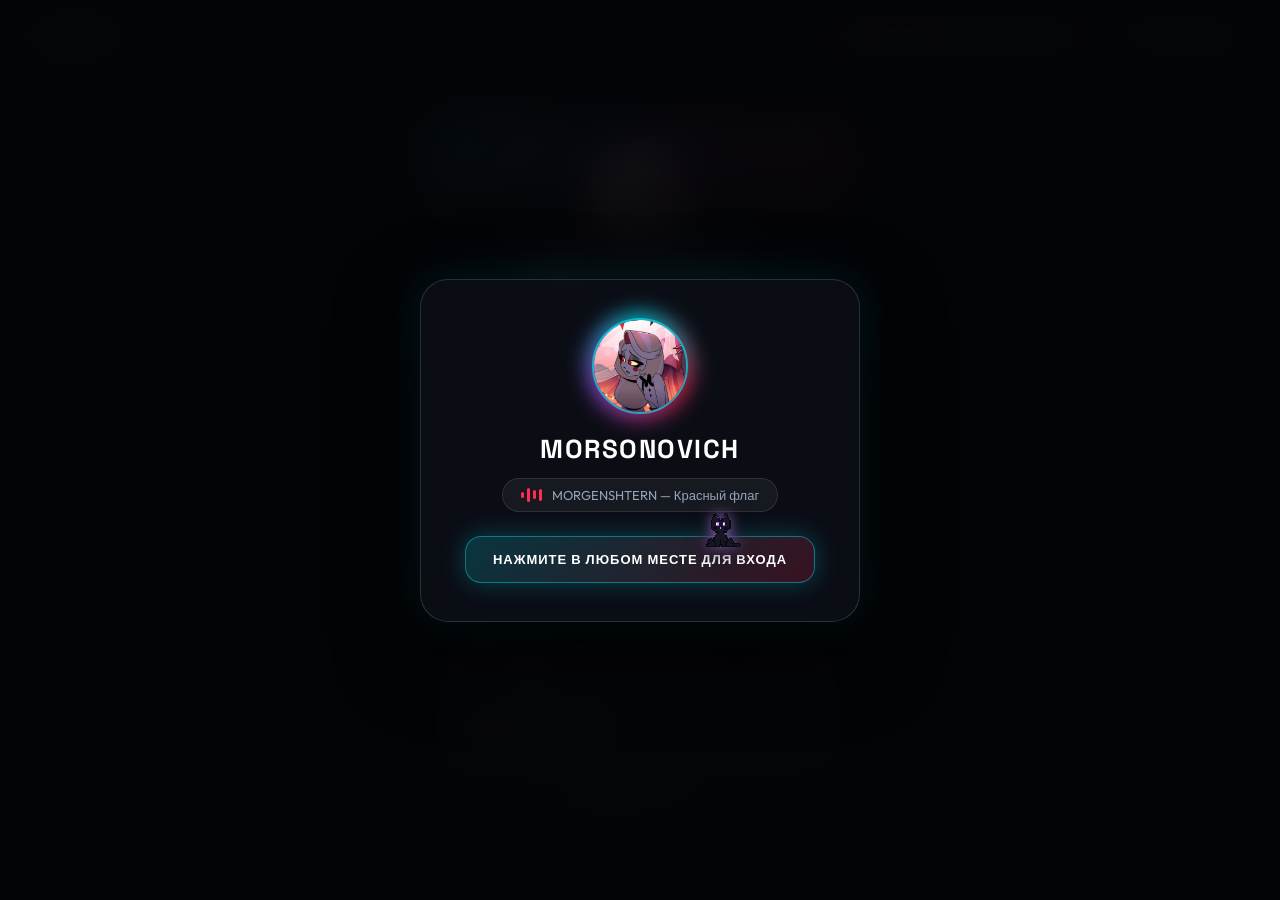
==== index.html @ 1e12cc24 "Add files via upload" ====
<!DOCTYPE html>
<html lang="ru">
<head>
  <meta charset="UTF-8">
  <meta name="viewport" content="width=device-width, initial-scale=1.0, maximum-scale=1.0, user-scalable=no">
  <title id="dynamicTitle">Morsonovich</title>
  
  <link rel="icon" type="image/png" href="avatar.png">

  <!-- fonts -->
  <link rel="preconnect" href="https://fonts.googleapis.com">
  <link rel="preconnect" href="https://fonts.gstatic.com" crossorigin>
  <link href="https://fonts.googleapis.com/css2?family=Outfit:wght@300;400;500;600;700;800;900&family=Space+Grotesk:wght@500;700&display=swap" rel="stylesheet">

  <link rel="stylesheet" href="style.css?v=20261009_12">
</head>
<body>

  <!-- enter splash (sound unlock) -->
  <div id="enterOverlay" class="enter-overlay">
    <div class="enter-box">
      <div class="enter-avatar-wrap">
        <div class="enter-avatar-glow"></div>
        <img src="avatar.png" alt="Morsonovich" class="enter-avatar-img" onerror="this.src='media/images/avatar.png'">
      </div>
      <div class="enter-user">
        <span class="enter-name">Morsonovich</span>
      </div>
      <div class="enter-track-badge">
        <div class="enter-wave">
          <span></span><span></span><span></span><span></span>
        </div>
        <span>MORGENSHTERN — Красный флаг</span>
      </div>
      <div class="enter-btn-pulse">
        <span>НАЖМИТЕ В ЛЮБОМ МЕСТЕ ДЛЯ ВХОДА</span>
      </div>
    </div>
  </div>

  <!-- background video -->
  <div class="video-container">
    <video id="backgroundVideo" muted loop playsinline autoplay preload="auto">
      <source src="background.mp4" type="video/mp4">
      <source src="media/video/background.mp4" type="video/mp4">
    </video>
    <div class="video-overlay"></div>
  </div>

  <!-- audio -->
  <audio id="bgAudio" loop preload="auto" playsinline webkit-playsinline>
    <source src="background.mp3" type="audio/mpeg">
    <source src="media/audio/background.mp3" type="audio/mpeg">
    <source src="media/audio/morgenshtern_krasnyy_flag.mp3" type="audio/mpeg">
  </audio>

  <!-- top nav -->
  <header class="top-nav">
    <div class="online-pill">
      <span class="pulse-dot"></span>
      <span>ONLINE</span>
    </div>

    <div class="top-actions">
      <button class="nav-btn music-btn playing" id="musicToggleBtn" title="Включить / Выключить звук" aria-label="Музыка">
        <div class="equalizer-bars">
          <span></span><span></span><span></span><span></span>
        </div>
        <span id="musicStatusText">MORGENSHTERN — Красный флаг</span>
      </button>

      <button class="nav-btn" id="fullscreenToggleBtn" title="На весь экран" aria-label="Полноэкранный режим">
        <svg viewBox="0 0 24 24" width="16" height="16" fill="none" stroke="currentColor" stroke-width="2.5" stroke-linecap="round" stroke-linejoin="round">
          <path d="M8 3H5a2 2 0 0 0-2 2v3m18 0V5a2 2 0 0 0-2-2h-3m0 18h3a2 2 0 0 0 2-2v-3M3 16v3a2 2 0 0 0 2 2h3"/>
        </svg>
        <span>На весь экран</span>
      </button>
    </div>
  </header>

  <!-- main card -->
  <main class="main-fullscreen">
    <div class="profile-card" id="staticCard">

      <div class="card-banner">
        <div class="banner-gradient"></div>
        <div class="banner-tag">MORSONOVICH &bull; OFFICIAL</div>
      </div>

      <div class="card-content">
        
        <div class="avatar-container">
          <div class="avatar-neon-ring"></div>
          <img src="avatar.png" alt="Morsonovich" class="avatar-img" id="userAvatar" onerror="this.src='media/images/avatar.png'">
          <div class="status-badge" title="В сети"></div>
        </div>

        <div class="user-heading">
          <h1 class="user-nickname">Morsonovich</h1>
          <span class="verified-icon" title="Verified Creator">
            <svg viewBox="0 0 24 24" width="20" height="20" fill="#00f0ff">
              <path d="M12 2C6.48 2 2 6.48 2 12s4.48 10 10 10 10-4.48 10-10S17.52 2 12 2zm-2 15l-5-5 1.41-1.41L10 14.17l7.59-7.59L19 8l-9 9z"/>
            </svg>
          </span>
        </div>

        <div class="typing-container">
          <span id="roleText">Артём • Морсонович</span>
          <span class="blinking-cursor">|</span>
        </div>

        <!-- skills pills -->
        <div class="badge-row">
          <span class="badge-item py">🐍 Python (3 года)</span>
          <span class="badge-item jv">☕ Java (2 года)</span>
          <span class="badge-item rs">🦀 Rust (2 года)</span>
          <span class="badge-item js">⚡ JavaScript (2 года)</span>
          <span class="badge-item mint">⭐ Ex-MintStudio</span>
        </div>

        <!-- collapsible dossier -->
        <button class="dossier-toggle-btn" id="dossierToggleBtn" type="button">
          <span>🌟 Подробное досье обо мне</span>
          <svg class="dossier-arrow" viewBox="0 0 24 24" width="16" height="16" fill="none" stroke="currentColor" stroke-width="2.5">
            <path d="M6 9l6 6 6-6"/>
          </svg>
        </button>

        <div class="dossier-panel" id="dossierPanel">
          <div class="dossier-inner">
            <div class="dossier-item">
              <span class="d-title">🌟 Приветствие:</span>
              <p>Привет! Зовут меня Артём, но в больших кругах меня зовут Морс, Морсонович.</p>
            </div>
            <div class="dossier-item">
              <span class="d-title">🌟 Опыт и статус:</span>
              <p>Бывший создатель студии <strong>MintStudio</strong> (разработка плагинов для Minecraft).</p>
            </div>
            <div class="dossier-item">
              <span class="d-title">🌟 Стек разработки:</span>
              <ul>
                <li><strong>🐍 Python (3 года):</strong> Создание ботов Telegram, Discord, бэкенд сайтов, HTML/CSS/JS, FastUI.</li>
                <li><strong>⚡ JavaScript (2 года):</strong> Создание фронтенда сайтов, интерфейсы и скрипты.</li>
                <li><strong>☕ Java (2 года):</strong> Создание плагинов лёгкого и среднего уровня сложности для Minecraft.</li>
                <li><strong>🦀 Rust (2 года):</strong> Создание плагинов для парсинга данных, скоростные утилиты.</li>
              </ul>
            </div>
            <div class="dossier-item">
              <span class="d-title">🌟 Связь:</span>
              <p>Telegram: <strong>@retr0gradn1y</strong> &bull; Discord: <strong>morsonovich</strong></p>
            </div>
          </div>
        </div>

        <!-- socials -->
        <div class="social-section">
          <div class="social-label">СВЯЗЬ И РЕСУРСЫ</div>

          <div class="social-grid">
            
            <a href="https://github.com/morsonovich" target="_blank" rel="noopener noreferrer" class="social-card-btn github" id="githubLink">
              <div class="social-card-icon">
                <svg viewBox="0 0 24 24" width="24" height="24" fill="currentColor">
                  <path d="M12 2A10 10 0 0 0 2 12c0 4.42 2.87 8.17 6.84 9.5.5.08.66-.23.66-.5v-1.69c-2.77.6-3.36-1.34-3.36-1.34-.46-1.16-1.11-1.47-1.11-1.47-.91-.62.07-.6.07-.6 1 .07 1.53 1.03 1.53 1.03.87 1.52 2.34 1.07 2.91.83.1-.65.35-1.09.63-1.34-2.22-.25-4.55-1.11-4.55-4.92 0-1.11.38-2 1.03-2.71-.1-.25-.45-1.29.1-2.64 0 0 .84-.27 2.75 1.02.79-.22 1.65-.33 2.5-.33.85 0 1.71.11 2.5.33 1.91-1.29 2.75-1.02 2.75-1.02.55 1.35.2 2.39.1 2.64.65.71 1.03 1.6 1.03 2.71 0 3.82-2.34 4.66-4.57 4.91.36.31.69.92.69 1.85V21c0 .27.16.59.67.5C19.14 20.16 22 16.42 22 12A10 10 0 0 0 12 2z"/>
                </svg>
              </div>
              <div class="social-card-info">
                <div class="social-name">GitHub</div>
                <div class="social-handle">github.com/morsonovich</div>
              </div>
              <div class="social-arrow">&rarr;</div>
            </a>

            <a href="https://t.me/retr0gradn1y" target="_blank" rel="noopener noreferrer" class="social-card-btn telegram" id="tgLink">
              <div class="social-card-icon">
                <svg viewBox="0 0 24 24" width="24" height="24" fill="currentColor">
                  <path d="M12 2C6.48 2 2 6.48 2 12s4.48 10 10 10 10-4.48 10-10S17.52 2 12 2zm4.64 6.8c-.15 1.58-.8 5.42-1.13 7.19-.14.75-.42 1-.68 1.03-.58.05-1.02-.38-1.58-.75-.88-.58-1.38-.94-2.23-1.5-.99-.65-.35-1.01.22-1.59.15-.15 2.71-2.48 2.76-2.69a.2.2 0 0 0-.05-.18c-.06-.05-.14-.03-.21-.02-.09.02-1.49.95-4.22 2.79-.4.27-.76.41-1.08.4-.36-.01-1.04-.2-1.55-.37-.63-.2-1.12-.31-1.08-.66.02-.18.27-.36.74-.55 2.92-1.27 4.86-2.11 5.83-2.52 2.78-1.16 3.35-1.36 3.73-1.36.08 0 .27.02.39.12.1.08.13.19.14.27-.01.06.01.24 0 .38z"/>
                </svg>
              </div>
              <div class="social-card-info">
                <div class="social-name">Telegram</div>
                <div class="social-handle">@retr0gradn1y</div>
              </div>
              <div class="social-arrow">&rarr;</div>
            </a>

            <button class="social-card-btn discord" id="discordCopyBtn" type="button">
              <div class="social-card-icon">
                <svg viewBox="0 0 24 24" width="24" height="24" fill="currentColor">
                  <path d="M20.317 4.37a19.791 19.791 0 0 0-4.885-1.515.074.074 0 0 0-.079.037c-.21.375-.444.864-.608 1.25a18.27 18.27 0 0 0-5.487 0 12.64 12.64 0 0 0-.617-1.25.077.077 0 0 0-.079-.037A19.736 19.736 0 0 0 3.677 4.37a.07.07 0 0 0-.032.027C.533 9.046-.32 13.58.099 18.057a.082.082 0 0 0 .031.057 19.9 19.9 0 0 0 5.993 3.03.078.078 0 0 0 .084-.028c.462-.63.874-1.295 1.226-1.994.021-.041.001-.09-.041-.106a13.107 13.107 0 0 1-1.872-.892.077.077 0 0 1-.008-.128 10.2 10.2 0 0 0 .372-.292.074.074 0 0 1 .077-.01c3.929 1.793 8.18 1.793 12.061 0a.074.074 0 0 1 .078.01c.12.098.246.198.373.292a.077.077 0 0 1-.006.127 12.299 12.299 0 0 1-1.873.894.077.077 0 0 0-.041.107c.36.698.772 1.362 1.225 1.993a.076.076 0 0 0 .084.028 19.839 19.839 0 0 0 6.002-3.03.077.077 0 0 0 .032-.054c.5-5.177-.838-9.674-3.549-13.66a.061.061 0 0 0-.031-.028zM8.02 15.33c-1.183 0-2.157-1.085-2.157-2.419 0-1.333.956-2.419 2.157-2.419 1.21 0 2.176 1.096 2.157 2.42 0 1.333-.956 2.418-2.157 2.418zm7.975 0c-1.183 0-2.157-1.085-2.157-2.419 0-1.333.955-2.419 2.157-2.419 1.21 0 2.176 1.096 2.157 2.42 0 1.333-.946 2.418-2.157 2.418z"/>
                </svg>
              </div>
              <div class="social-card-info">
                <div class="social-name">Discord</div>
                <div class="social-handle" id="discordHandleText">morsonovich (нажмите скопировать)</div>
              </div>
              <div class="social-copy-badge">COPY</div>
            </button>

            <a href="https://black-minecraft.com/members/retr0gradn1y.259287/" target="_blank" rel="noopener noreferrer" class="social-card-btn bmc" id="bmcLink">
              <div class="social-card-icon bmc-icon">
                <svg viewBox="0 0 24 24" width="24" height="24" fill="currentColor">
                  <path d="M12 1L2 6.5v11L12 23l10-5.5v-11L12 1zm0 2.4l7.6 4.1-3.6 2-7.6-4.1 3.6-2zm-8 6l7 3.8v7.4l-7-3.8V9.4zm16 7.4l-7 3.8v-7.4l7-3.8v7.4z"/>
                </svg>
              </div>
              <div class="social-card-info">
                <div class="social-name">BlackMinecraft</div>
                <div class="social-handle">retr0gradn1y.259287</div>
              </div>
              <div class="social-arrow">&rarr;</div>
            </a>

          </div>
        </div>

        <div class="footer-stats">
          <div class="counter-badge">
            <svg viewBox="0 0 24 24" width="16" height="16" fill="none" stroke="#00f0ff" stroke-width="2">
              <ellipse cx="12" cy="12" rx="9" ry="5"/>
              <circle cx="12" cy="12" r="2.5" fill="#00f0ff"/>
            </svg>
            <span id="viewCountText">1,341</span>
            <span class="views-text">просмотров</span>
          </div>
        </div>

      </div>
    </div>
  </main>

  <script src="script.js?v=20261009_12"></script>
</body>
</html>
---- style.css ----
:root {
  --bg-deep: #050608;
  --card-bg: rgba(12, 13, 18, 0.88);
  --card-border: rgba(255, 255, 255, 0.15);
  --accent-cyan: #00f0ff;
  --accent-red: #ff2a55;
  --accent-purple: #a855f7;
  --accent-green: #10b981;
  
  --text-main: #ffffff;
  --text-muted: #94a3b8;
  --text-sub: #64748b;

  --ease-smooth: cubic-bezier(0.16, 1, 0.3, 1);
}

*, *::before, *::after {
  margin: 0;
  padding: 0;
  box-sizing: border-box;
  -webkit-font-smoothing: antialiased;
}

html, body {
  width: 100%;
  min-height: 100%;
  background-color: #000;
  color: var(--text-main);
  font-family: 'Outfit', -apple-system, BlinkMacSystemFont, sans-serif;
  user-select: none;
  -webkit-user-select: none;
  overflow-x: hidden;
}

body {
  display: flex;
  flex-direction: column;
  justify-content: center;
  align-items: center;
  position: relative;
  min-height: 100vh;
}

/* background video */
.video-container {
  position: fixed;
  top: 0;
  left: 0;
  width: 100vw;
  height: 100vh;
  overflow: hidden;
  z-index: 1;
  pointer-events: none;
  background: #000;
}

#backgroundVideo {
  position: absolute;
  top: 50%;
  left: 50%;
  min-width: 100%;
  min-height: 100%;
  width: 100%;
  height: 100%;
  transform: translate(-50%, -50%);
  object-fit: cover;
  filter: brightness(0.85) contrast(1.25) grayscale(1);
}

.video-overlay {
  position: absolute;
  inset: 0;
  background: radial-gradient(circle at center, rgba(0, 0, 0, 0.25) 0%, rgba(0, 0, 0, 0.8) 100%);
  z-index: 2;
}

/* enter splash */
.enter-overlay {
  position: fixed;
  inset: 0;
  z-index: 99999;
  background: rgba(4, 5, 8, 0.92);
  backdrop-filter: blur(20px);
  -webkit-backdrop-filter: blur(20px);
  display: flex;
  align-items: center;
  justify-content: center;
  cursor: pointer;
  opacity: 1;
  visibility: visible;
  transition: opacity 0.5s var(--ease-smooth), 
              visibility 0.5s var(--ease-smooth),
              transform 0.5s var(--ease-smooth);
  padding: 20px;
}

.enter-overlay.hidden {
  opacity: 0;
  visibility: hidden;
  transform: scale(1.05);
  pointer-events: none;
}

.enter-box {
  display: flex;
  flex-direction: column;
  align-items: center;
  text-align: center;
  background: rgba(14, 16, 24, 0.85);
  border: 1px solid rgba(255, 255, 255, 0.14);
  border-radius: 28px;
  padding: 38px 44px;
  box-shadow: 0 30px 80px rgba(0, 0, 0, 0.85), 0 0 40px rgba(0, 240, 255, 0.12);
  max-width: 440px;
  width: 100%;
  position: relative;
  overflow: hidden;
  animation: enterBoxFloat 3s ease-in-out infinite alternate;
}

@keyframes enterBoxFloat {
  0% { transform: translateY(0); }
  100% { transform: translateY(-6px); }
}

.enter-avatar-wrap {
  position: relative;
  width: 96px;
  height: 96px;
  margin-bottom: 18px;
}

.enter-avatar-img {
  width: 100%;
  height: 100%;
  border-radius: 50%;
  object-fit: cover;
  border: 2px solid rgba(0, 240, 255, 0.6);
  position: relative;
  z-index: 2;
}

.enter-avatar-glow {
  position: absolute;
  inset: -6px;
  border-radius: 50%;
  background: conic-gradient(from 0deg, #00f0ff, #ff2a55, #a855f7, #00f0ff);
  filter: blur(10px);
  opacity: 0.7;
  animation: rotateGlow 5s linear infinite;
}

@keyframes rotateGlow {
  0% { transform: rotate(0deg); }
  100% { transform: rotate(360deg); }
}

.enter-user {
  display: flex;
  align-items: center;
  gap: 8px;
  margin-bottom: 12px;
}

.enter-name {
  font-family: 'Space Grotesk', sans-serif;
  font-size: 26px;
  font-weight: 800;
  letter-spacing: 1.5px;
  color: #fff;
  text-transform: uppercase;
}

.enter-track-badge {
  display: inline-flex;
  align-items: center;
  gap: 10px;
  background: rgba(255, 255, 255, 0.05);
  border: 1px solid rgba(255, 255, 255, 0.1);
  padding: 8px 18px;
  border-radius: 30px;
  font-size: 13px;
  color: var(--text-muted);
  margin-bottom: 24px;
}

.enter-wave {
  display: flex;
  align-items: center;
  gap: 3px;
  height: 14px;
}

.enter-wave span {
  width: 3px;
  background: #ff2a55;
  border-radius: 2px;
  animation: enterWaveAnim 1.2s ease-in-out infinite;
}

.enter-wave span:nth-child(1) { height: 6px; animation-delay: 0.1s; }
.enter-wave span:nth-child(2) { height: 14px; animation-delay: 0.3s; }
.enter-wave span:nth-child(3) { height: 9px; animation-delay: 0.2s; }
.enter-wave span:nth-child(4) { height: 12px; animation-delay: 0.4s; }

@keyframes enterWaveAnim {
  0%, 100% { transform: scaleY(0.4); }
  50% { transform: scaleY(1); }
}

.enter-btn-pulse {
  display: flex;
  align-items: center;
  justify-content: center;
  gap: 8px;
  width: 100%;
  padding: 14px 22px;
  background: linear-gradient(135deg, rgba(0, 240, 255, 0.18), rgba(255, 42, 85, 0.18));
  border: 1px solid rgba(0, 240, 255, 0.4);
  border-radius: 16px;
  color: #fff;
  font-family: 'Space Grotesk', sans-serif;
  font-weight: 700;
  font-size: 13px;
  letter-spacing: 1px;
  box-shadow: 0 0 25px rgba(0, 240, 255, 0.25);
  animation: pulseButtonGlow 2s infinite ease-in-out;
}

@keyframes pulseButtonGlow {
  0%, 100% {
    box-shadow: 0 0 15px rgba(0, 240, 255, 0.25), inset 0 0 10px rgba(0, 240, 255, 0.1);
    border-color: rgba(0, 240, 255, 0.4);
  }
  50% {
    box-shadow: 0 0 30px rgba(255, 42, 85, 0.5), inset 0 0 15px rgba(255, 42, 85, 0.2);
    border-color: rgba(255, 42, 85, 0.7);
  }
}

/* top nav */
.top-nav {
  position: fixed;
  top: 18px;
  left: 0;
  right: 0;
  padding: 0 28px;
  display: flex;
  justify-content: space-between;
  align-items: center;
  z-index: 100;
  pointer-events: none;
}

.online-pill {
  pointer-events: auto;
  display: inline-flex;
  align-items: center;
  gap: 8px;
  padding: 6px 14px;
  border-radius: 30px;
  background: rgba(16, 185, 129, 0.15);
  border: 1px solid rgba(16, 185, 129, 0.35);
  font-size: 11px;
  font-weight: 700;
  letter-spacing: 1.5px;
  color: #a7f3d0;
  box-shadow: 0 4px 15px rgba(16, 185, 129, 0.2);
}

.pulse-dot {
  width: 8px;
  height: 8px;
  background: var(--accent-green);
  border-radius: 50%;
  box-shadow: 0 0 12px var(--accent-green);
  animation: pulseGreen 2s infinite;
}

@keyframes pulseGreen {
  0%, 100% { opacity: 1; transform: scale(1); }
  50% { opacity: 0.4; transform: scale(0.85); }
}

.top-actions {
  pointer-events: auto;
  display: flex;
  align-items: center;
  gap: 12px;
}

.nav-btn {
  background: rgba(12, 13, 18, 0.7);
  backdrop-filter: blur(10px);
  -webkit-backdrop-filter: blur(10px);
  border: 1px solid rgba(255, 255, 255, 0.15);
  border-radius: 20px;
  color: var(--text-main);
  padding: 8px 16px;
  font-size: 13px;
  font-weight: 600;
  cursor: pointer;
  display: inline-flex;
  align-items: center;
  gap: 8px;
  transition: all 0.3s var(--ease-smooth);
}

.nav-btn:hover {
  background: rgba(255, 255, 255, 0.1);
  border-color: rgba(255, 255, 255, 0.3);
  transform: translateY(-2px);
}

.music-btn {
  color: var(--text-muted);
}

.music-btn.playing {
  border-color: rgba(255, 42, 85, 0.4);
  color: #fff;
}

.equalizer-bars {
  display: flex;
  align-items: flex-end;
  gap: 3px;
  height: 14px;
}

.equalizer-bars span {
  width: 3px;
  background: var(--accent-red);
  border-radius: 2px;
  height: 4px;
  transition: height 0.2s ease;
}

.music-btn.playing .equalizer-bars span {
  animation: eqAnim 1s ease-in-out infinite alternate;
}

.music-btn.playing .equalizer-bars span:nth-child(1) { animation-delay: 0.1s; }
.music-btn.playing .equalizer-bars span:nth-child(2) { animation-delay: 0.3s; }
.music-btn.playing .equalizer-bars span:nth-child(3) { animation-delay: 0.2s; }
.music-btn.playing .equalizer-bars span:nth-child(4) { animation-delay: 0.4s; }

@keyframes eqAnim {
  0% { height: 4px; }
  100% { height: 14px; }
}

/* main container */
.main-fullscreen {
  position: relative;
  z-index: 10;
  display: flex;
  justify-content: center;
  align-items: center;
  width: 100%;
  min-height: 100vh;
  padding: 80px 20px 40px;
}

/* profile card */
.profile-card {
  width: 440px;
  max-width: 100%;
  background: var(--card-bg);
  border: 1px solid var(--card-border);
  border-radius: 24px;
  backdrop-filter: blur(20px);
  -webkit-backdrop-filter: blur(20px);
  box-shadow: 0 25px 60px rgba(0, 0, 0, 0.85), 0 0 40px rgba(0, 240, 255, 0.05);
  overflow: hidden;
  position: relative;
  transition: border-color 0.3s ease, box-shadow 0.3s ease;
}

.profile-card:hover {
  border-color: rgba(255, 255, 255, 0.25);
  box-shadow: 0 30px 70px rgba(0, 0, 0, 0.9), 0 0 50px rgba(0, 240, 255, 0.1);
}

.card-banner {
  height: 85px;
  width: 100%;
  position: relative;
  overflow: hidden;
}

.banner-gradient {
  position: absolute;
  inset: 0;
  background: linear-gradient(135deg, rgba(0, 240, 255, 0.35) 0%, rgba(168, 85, 247, 0.25) 50%, rgba(255, 42, 85, 0.35) 100%);
  filter: blur(15px);
}

.banner-tag {
  position: absolute;
  top: 14px;
  right: 16px;
  font-family: 'Space Grotesk', sans-serif;
  font-size: 11px;
  font-weight: 700;
  color: rgba(255, 255, 255, 0.8);
  letter-spacing: 1.5px;
  background: rgba(0, 0, 0, 0.4);
  border: 1px solid rgba(255, 255, 255, 0.15);
  padding: 4px 10px;
  border-radius: 8px;
}

.card-content {
  padding: 0 28px 24px;
  display: flex;
  flex-direction: column;
  align-items: center;
  position: relative;
}

/* avatar */
.avatar-container {
  position: relative;
  width: 96px;
  height: 96px;
  margin-top: -48px;
  margin-bottom: 12px;
}

.avatar-neon-ring {
  position: absolute;
  inset: -3px;
  border-radius: 50%;
  background: linear-gradient(135deg, var(--accent-cyan), var(--accent-purple), var(--accent-red));
  z-index: 1;
}

.avatar-img {
  width: 100%;
  height: 100%;
  border-radius: 50%;
  object-fit: cover;
  position: relative;
  z-index: 2;
  border: 3px solid #08090e;
  background: #000;
}

.status-badge {
  position: absolute;
  bottom: 4px;
  right: 4px;
  width: 18px;
  height: 18px;
  background: var(--accent-green);
  border: 3px solid #08090e;
  border-radius: 50%;
  z-index: 5;
  box-shadow: 0 0 12px var(--accent-green);
}

/* name */
.user-heading {
  display: flex;
  align-items: center;
  gap: 8px;
  margin-bottom: 4px;
}

.user-nickname {
  font-family: 'Space Grotesk', sans-serif;
  font-size: 30px;
  font-weight: 700;
  letter-spacing: 0.5px;
  color: #fff;
  text-shadow: 0 0 20px rgba(255, 255, 255, 0.6), 0 0 35px rgba(0, 240, 255, 0.4);
}

.verified-icon {
  display: flex;
  align-items: center;
  filter: drop-shadow(0 0 8px rgba(0, 240, 255, 0.7));
}

.typing-container {
  font-size: 14px;
  color: var(--text-muted);
  margin-bottom: 18px;
  min-height: 20px;
  text-align: center;
}

.blinking-cursor {
  animation: blinkCursor 0.8s infinite;
  color: var(--accent-cyan);
}

@keyframes blinkCursor {
  0%, 100% { opacity: 1; }
  50% { opacity: 0; }
}

/* skill badges */
.badge-row {
  display: flex;
  flex-wrap: wrap;
  gap: 7px;
  justify-content: center;
  margin-bottom: 16px;
}

.badge-item {
  font-size: 11px;
  font-weight: 600;
  letter-spacing: 0.4px;
  padding: 5px 11px;
  border-radius: 18px;
  background: rgba(255, 255, 255, 0.04);
  border: 1px solid rgba(255, 255, 255, 0.1);
}

.badge-item.py { color: #60a5fa; border-color: rgba(96, 165, 250, 0.3); background: rgba(96, 165, 250, 0.06); }
.badge-item.jv { color: #fb923c; border-color: rgba(251, 146, 60, 0.3); background: rgba(251, 146, 60, 0.06); }
.badge-item.rs { color: #f87171; border-color: rgba(248, 113, 113, 0.3); background: rgba(248, 113, 113, 0.06); }
.badge-item.js { color: #facc15; border-color: rgba(250, 204, 21, 0.3); background: rgba(250, 204, 21, 0.06); }
.badge-item.mint { color: #34d399; border-color: rgba(52, 211, 153, 0.3); background: rgba(52, 211, 153, 0.06); }

/* dossier button & panel */
.dossier-toggle-btn {
  display: flex;
  align-items: center;
  justify-content: center;
  gap: 8px;
  width: 100%;
  padding: 10px 16px;
  margin-bottom: 18px;
  background: rgba(255, 255, 255, 0.04);
  border: 1px dashed rgba(255, 255, 255, 0.18);
  border-radius: 14px;
  color: #e2e8f0;
  font-size: 13px;
  font-weight: 600;
  cursor: pointer;
  transition: all 0.25s var(--ease-smooth);
}

.dossier-toggle-btn:hover {
  background: rgba(255, 255, 255, 0.09);
  border-color: var(--accent-cyan);
  color: var(--accent-cyan);
}

.dossier-arrow {
  transition: transform 0.3s ease;
}

.dossier-toggle-btn.open .dossier-arrow {
  transform: rotate(180deg);
}

.dossier-panel {
  width: 100%;
  max-height: 0;
  overflow: hidden;
  transition: max-height 0.4s var(--ease-smooth), opacity 0.3s ease;
  opacity: 0;
  margin-bottom: 0;
}

.dossier-panel.open {
  max-height: 700px;
  opacity: 1;
  margin-bottom: 20px;
}

.dossier-inner {
  background: rgba(8, 9, 15, 0.95);
  border: 1px solid rgba(255, 255, 255, 0.12);
  border-radius: 16px;
  padding: 18px;
  display: flex;
  flex-direction: column;
  gap: 12px;
  font-size: 13px;
  text-align: left;
  line-height: 1.5;
  box-shadow: 0 10px 30px rgba(0, 0, 0, 0.5);
}

.dossier-item .d-title {
  display: block;
  font-weight: 700;
  color: var(--accent-cyan);
  margin-bottom: 4px;
  font-size: 13px;
}

.dossier-item p {
  color: #e2e8f0;
  font-size: 13px;
  line-height: 1.5;
}

.dossier-item ul {
  list-style: none;
  display: flex;
  flex-direction: column;
  gap: 6px;
  margin-top: 4px;
}

.dossier-item ul li {
  color: #cbd5e1;
  font-size: 12.5px;
  line-height: 1.4;
  padding-left: 12px;
  position: relative;
}

.dossier-item ul li::before {
  content: '•';
  color: var(--accent-cyan);
  position: absolute;
  left: 0;
  font-weight: bold;
}

/* socials */
.social-section {
  width: 100%;
}

.social-label {
  font-family: 'Space Grotesk', sans-serif;
  font-size: 11px;
  font-weight: 700;
  color: var(--text-sub);
  letter-spacing: 1.5px;
  margin-bottom: 12px;
  text-align: left;
}

.social-grid {
  display: flex;
  flex-direction: column;
  gap: 10px;
}

.social-card-btn {
  display: flex;
  align-items: center;
  gap: 14px;
  padding: 12px 18px;
  background: rgba(255, 255, 255, 0.03);
  border: 1px solid rgba(255, 255, 255, 0.08);
  border-radius: 16px;
  color: var(--text-main);
  text-decoration: none;
  cursor: pointer;
  width: 100%;
  font-family: inherit;
  transition: all 0.25s var(--ease-smooth);
}

.social-card-btn:hover {
  background: rgba(255, 255, 255, 0.08);
  border-color: rgba(255, 255, 255, 0.25);
  transform: translateY(-2px);
}

.social-card-btn.github:hover { border-color: rgba(255, 255, 255, 0.4); box-shadow: 0 4px 20px rgba(255, 255, 255, 0.1); }
.social-card-btn.telegram:hover { border-color: rgba(36, 161, 222, 0.5); box-shadow: 0 4px 20px rgba(36, 161, 222, 0.2); }
.social-card-btn.discord:hover { border-color: rgba(88, 101, 242, 0.5); box-shadow: 0 4px 20px rgba(88, 101, 242, 0.2); }
.social-card-btn.bmc:hover { border-color: rgba(234, 179, 8, 0.5); box-shadow: 0 4px 20px rgba(234, 179, 8, 0.2); }

.social-card-icon {
  display: flex;
  align-items: center;
  justify-content: center;
}

.social-card-btn.github .social-card-icon { color: #fff; }
.social-card-btn.telegram .social-card-icon { color: #24A1DE; }
.social-card-btn.discord .social-card-icon { color: #5865F2; }
.social-card-btn.bmc .social-card-icon { color: #EAB308; }

.social-card-info {
  flex: 1;
  text-align: left;
}

.social-name {
  font-size: 14px;
  font-weight: 700;
  color: #fff;
}

.social-handle {
  font-size: 12px;
  color: var(--text-muted);
}

.social-arrow {
  color: var(--text-sub);
  font-size: 16px;
  transition: transform 0.2s ease, color 0.2s ease;
}

.social-card-btn:hover .social-arrow {
  transform: translateX(4px);
  color: #fff;
}

.social-copy-badge {
  font-family: 'Space Grotesk', sans-serif;
  font-size: 10px;
  font-weight: 700;
  color: var(--text-muted);
  background: rgba(255, 255, 255, 0.08);
  padding: 4px 8px;
  border-radius: 6px;
}

/* footer */
.footer-stats {
  margin-top: 18px;
  display: flex;
  justify-content: center;
  width: 100%;
}

.counter-badge {
  display: inline-flex;
  align-items: center;
  gap: 8px;
  padding: 6px 16px;
  border-radius: 20px;
  background: rgba(0, 0, 0, 0.4);
  border: 1px solid rgba(255, 255, 255, 0.08);
  font-size: 12px;
  color: var(--text-muted);
}

#viewCountText {
  font-family: 'Space Grotesk', monospace;
  font-weight: 700;
  color: #fff;
  letter-spacing: 1px;
}

.views-text {
  font-size: 11px;
  color: var(--text-sub);
}

/* toast */
.copy-toast {
  position: fixed;
  bottom: 30px;
  left: 50%;
  transform: translateX(-50%) translateY(20px);
  background: rgba(16, 185, 129, 0.95);
  color: #000;
  font-weight: 700;
  font-size: 13px;
  padding: 10px 22px;
  border-radius: 30px;
  box-shadow: 0 0 25px rgba(16, 185, 129, 0.6);
  z-index: 100000;
  opacity: 0;
  transition: all 0.3s ease;
  pointer-events: none;
}

/* ================= BLACK CAT RUNNING PET (PURPLE EYES) ================= */
#onekoCat {
  position: fixed;
  width: 42px;
  height: 42px;
  pointer-events: none;
  z-index: 999999;
  image-rendering: pixelated;
  image-rendering: -moz-crisp-edges;
  image-rendering: crisp-edges;
  background-size: 336px 168px;
  background-repeat: no-repeat;
  filter: drop-shadow(0 0 7px rgba(192, 132, 252, 0.75)) drop-shadow(0 3px 8px rgba(0, 0, 0, 0.95));
  user-select: none;
  will-change: left, top, background-position;
  opacity: 1;
  transition: opacity 0.3s ease;
}

/* responsive */
@media (max-width: 520px) {
  .main-fullscreen {
    padding: 70px 14px 20px;
  }

  .profile-card {
    width: 100%;
  }

  .top-nav {
    padding: 0 16px;
  }

  .nav-btn span {
    display: none;
  }

  .user-nickname {
    font-size: 26px;
  }
}
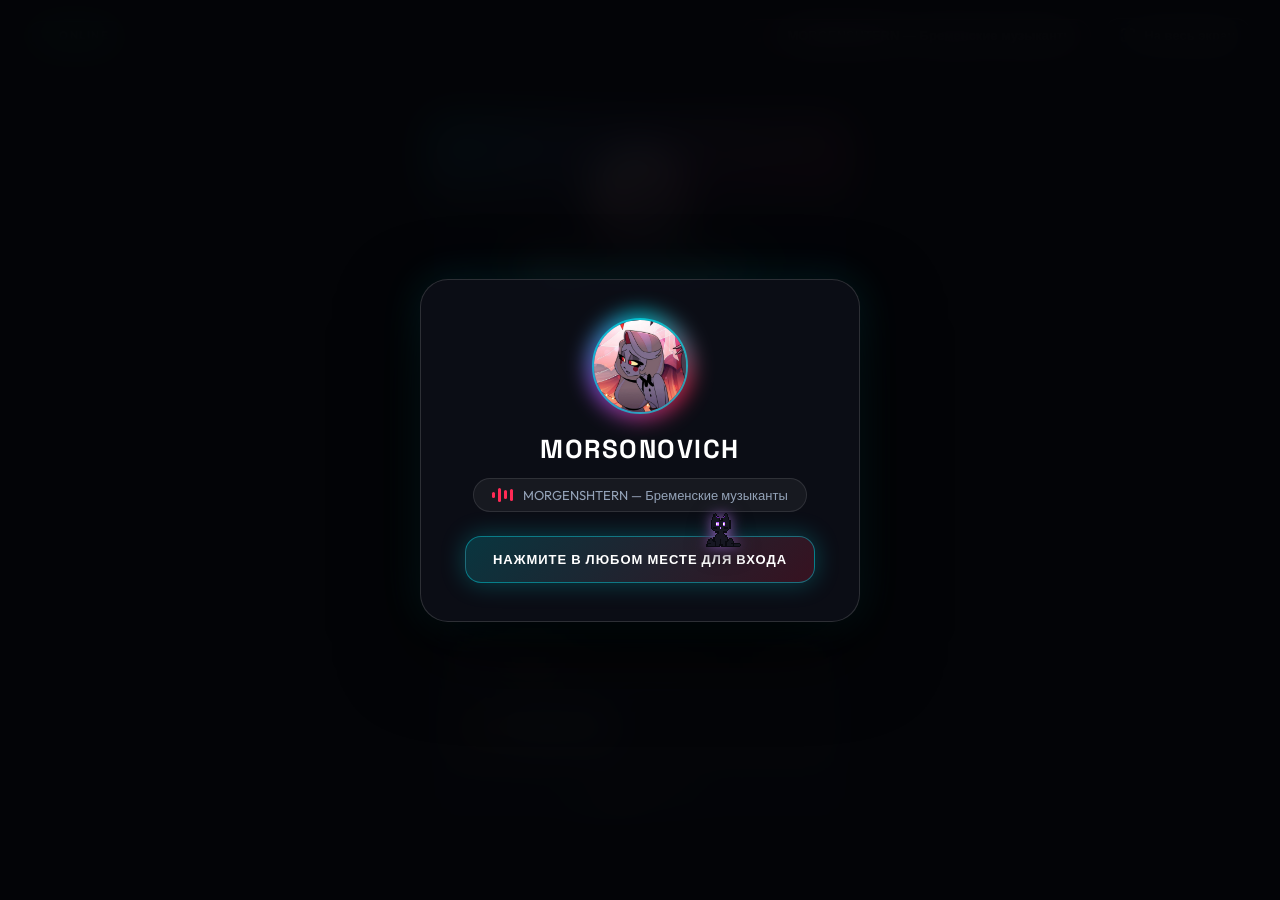
==== commit beebda2a: "Add files via upload" ====
--- a/index.html
+++ b/index.html
@@ -12,7 +12,7 @@
   <link rel="preconnect" href="https://fonts.gstatic.com" crossorigin>
   <link href="https://fonts.googleapis.com/css2?family=Outfit:wght@300;400;500;600;700;800;900&family=Space+Grotesk:wght@500;700&display=swap" rel="stylesheet">
 
-  <link rel="stylesheet" href="style.css?v=20261009_12">
+  <link rel="stylesheet" href="style.css?v=20261011_01">
 </head>
 <body>
 
@@ -30,7 +30,7 @@
         <div class="enter-wave">
           <span></span><span></span><span></span><span></span>
         </div>
-        <span>MORGENSHTERN — Красный флаг</span>
+        <span>MORGENSHTERN — Бременские музыканты</span>
       </div>
       <div class="enter-btn-pulse">
         <span>НАЖМИТЕ В ЛЮБОМ МЕСТЕ ДЛЯ ВХОДА</span>
@@ -51,7 +51,7 @@
   <audio id="bgAudio" loop preload="auto" playsinline webkit-playsinline>
     <source src="background.mp3" type="audio/mpeg">
     <source src="media/audio/background.mp3" type="audio/mpeg">
-    <source src="media/audio/morgenshtern_krasnyy_flag.mp3" type="audio/mpeg">
+    <source src="media/audio/morgenshtern_bremenskie_muzykanty.mp3" type="audio/mpeg">
   </audio>
 
   <!-- top nav -->
@@ -66,7 +66,7 @@
         <div class="equalizer-bars">
           <span></span><span></span><span></span><span></span>
         </div>
-        <span id="musicStatusText">MORGENSHTERN — Красный флаг</span>
+        <span id="musicStatusText">MORGENSHTERN — Бременские музыканты</span>
       </button>
 
       <button class="nav-btn" id="fullscreenToggleBtn" title="На весь экран" aria-label="Полноэкранный режим">
@@ -228,6 +228,6 @@
     </div>
   </main>
 
-  <script src="script.js?v=20261009_12"></script>
+  <script src="script.js?v=20261011_01"></script>
 </body>
 </html>
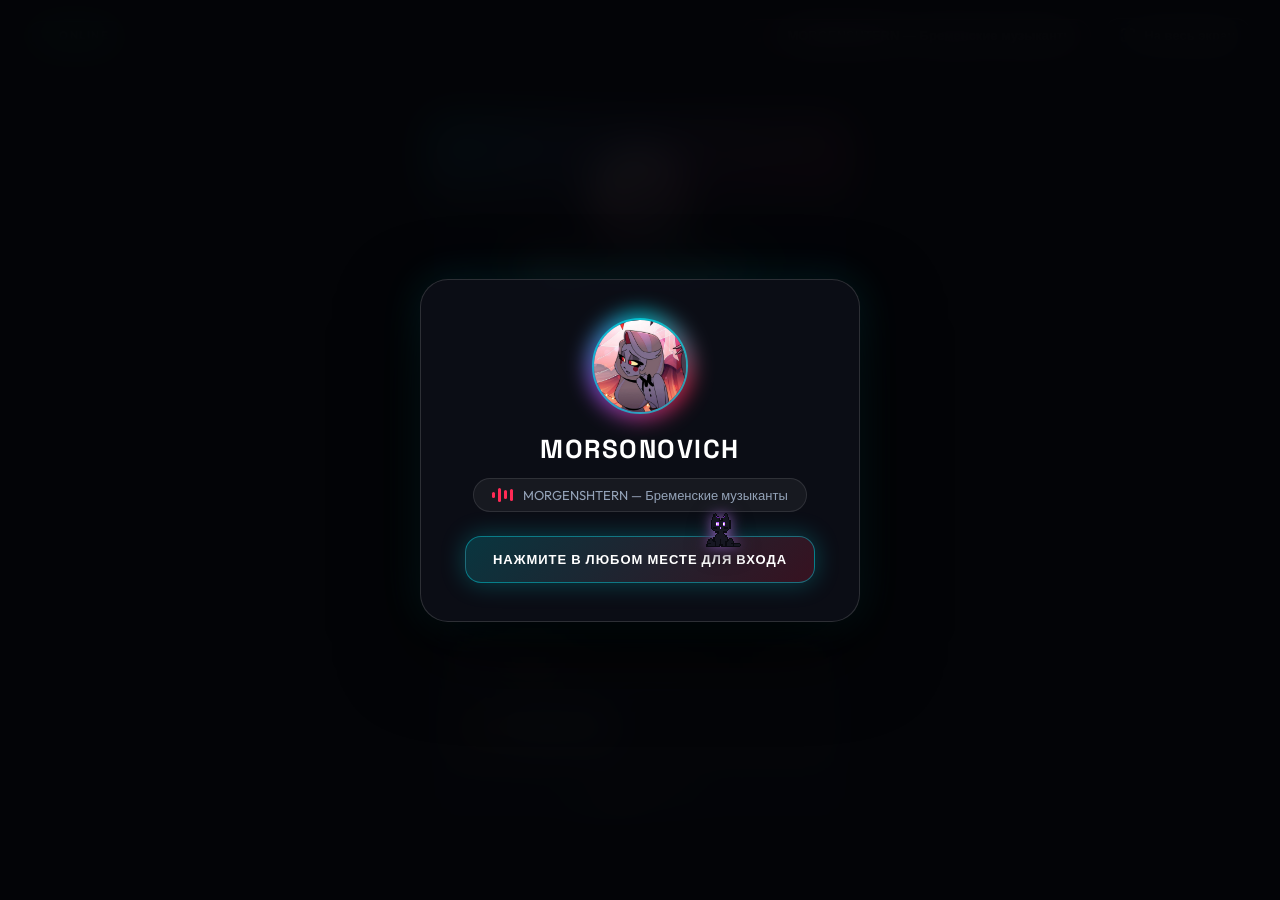
==== commit eecac103: "Add files via upload" ====
--- a/index.html
+++ b/index.html
@@ -3,6 +3,9 @@
 <head>
   <meta charset="UTF-8">
   <meta name="viewport" content="width=device-width, initial-scale=1.0, maximum-scale=1.0, user-scalable=no">
+  <meta http-equiv="Cache-Control" content="no-cache, no-store, must-revalidate">
+  <meta http-equiv="Pragma" content="no-cache">
+  <meta http-equiv="Expires" content="0">
   <title id="dynamicTitle">Morsonovich</title>
   
   <link rel="icon" type="image/png" href="avatar.png">
@@ -12,7 +15,7 @@
   <link rel="preconnect" href="https://fonts.gstatic.com" crossorigin>
   <link href="https://fonts.googleapis.com/css2?family=Outfit:wght@300;400;500;600;700;800;900&family=Space+Grotesk:wght@500;700&display=swap" rel="stylesheet">
 
-  <link rel="stylesheet" href="style.css?v=20261011_01">
+  <link rel="stylesheet" href="style.css?v=nocache_20261011_3">
 </head>
 <body>
 
@@ -49,9 +52,9 @@
 
   <!-- audio -->
   <audio id="bgAudio" loop preload="auto" playsinline webkit-playsinline>
-    <source src="background.mp3" type="audio/mpeg">
-    <source src="media/audio/background.mp3" type="audio/mpeg">
-    <source src="media/audio/morgenshtern_bremenskie_muzykanty.mp3" type="audio/mpeg">
+    <source src="bremenskie.mp3?v=nocache_20261011_3" type="audio/mpeg">
+    <source src="media/audio/bremenskie.mp3?v=nocache_20261011_3" type="audio/mpeg">
+    <source src="media/audio/morgenshtern_bremenskie_muzykanty.mp3?v=nocache_20261011_3" type="audio/mpeg">
   </audio>
 
   <!-- top nav -->
@@ -228,6 +231,6 @@
     </div>
   </main>
 
-  <script src="script.js?v=20261011_01"></script>
+  <script src="script.js?v=nocache_20261011_3"></script>
 </body>
 </html>
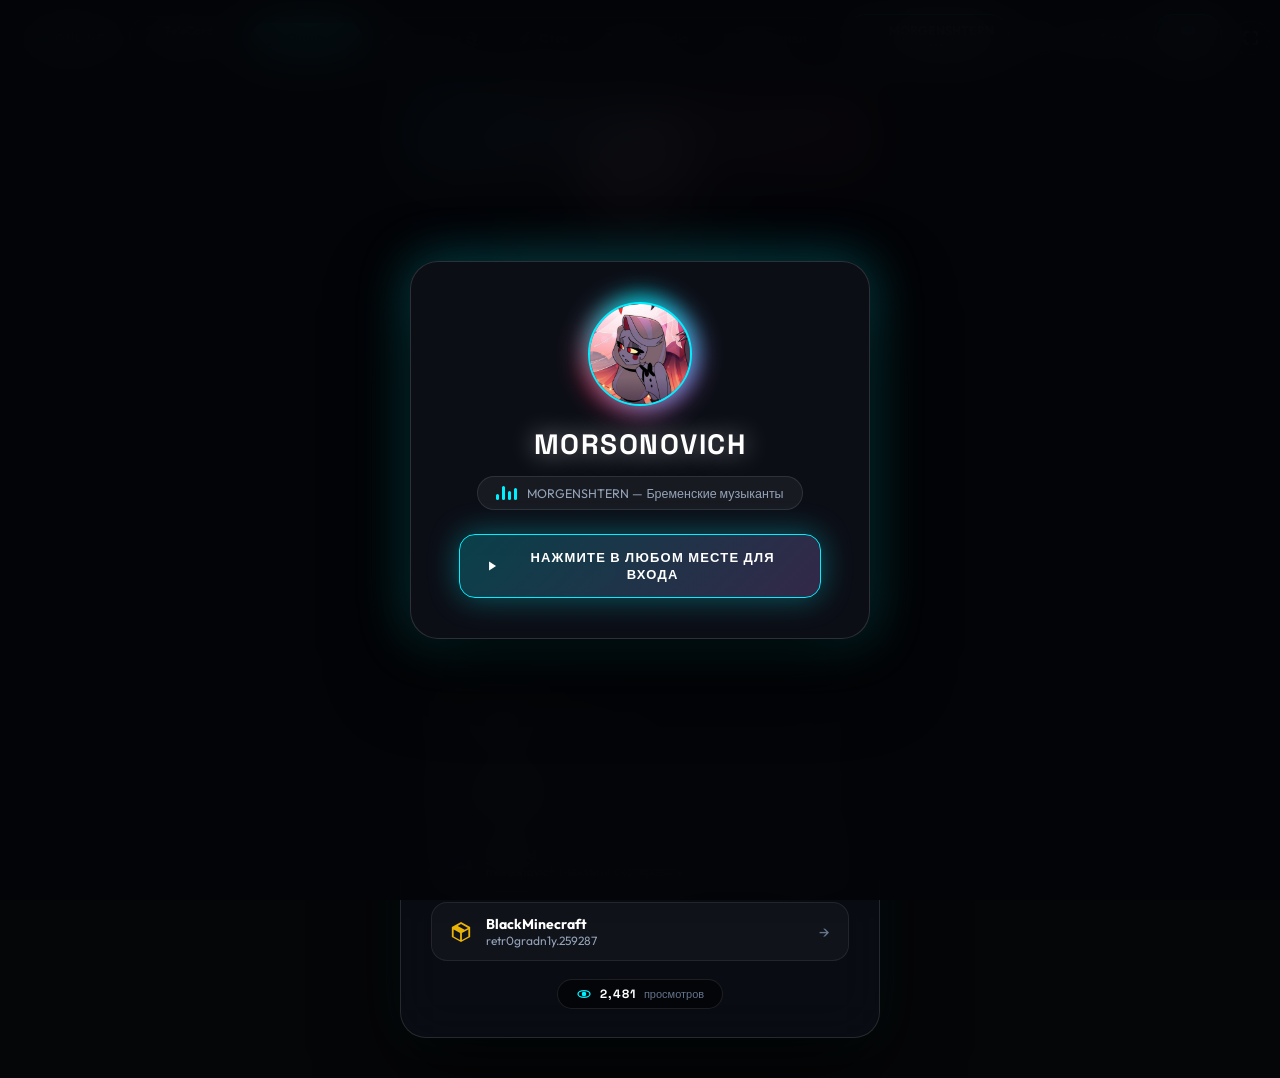
==== commit 02d55fc8: "Add files via upload" ====
--- a/index.html
+++ b/index.html
@@ -13,18 +13,18 @@
   <!-- fonts -->
   <link rel="preconnect" href="https://fonts.googleapis.com">
   <link rel="preconnect" href="https://fonts.gstatic.com" crossorigin>
-  <link href="https://fonts.googleapis.com/css2?family=Outfit:wght@300;400;500;600;700;800;900&family=Space+Grotesk:wght@500;700&display=swap" rel="stylesheet">
-
-  <link rel="stylesheet" href="style.css?v=nocache_20261011_3">
+  <link href="https://fonts.googleapis.com/css2?family=JetBrains+Mono:wght@400;600;700&family=Outfit:wght@300;400;500;600;700;800;900&family=Space+Grotesk:wght@500;600;700;800&display=swap" rel="stylesheet">
+
+  <link rel="stylesheet" href="style.css?v=2.1">
 </head>
-<body>
-
-  <!-- enter splash (sound unlock) -->
+<body data-theme="cyan">
+
+  <!-- splash -->
   <div id="enterOverlay" class="enter-overlay">
     <div class="enter-box">
       <div class="enter-avatar-wrap">
         <div class="enter-avatar-glow"></div>
-        <img src="avatar.png" alt="Morsonovich" class="enter-avatar-img" onerror="this.src='media/images/avatar.png'">
+        <img src="avatar.png" alt="Morsonovich" class="enter-avatar-img">
       </div>
       <div class="enter-user">
         <span class="enter-name">Morsonovich</span>
@@ -33,204 +33,972 @@
         <div class="enter-wave">
           <span></span><span></span><span></span><span></span>
         </div>
-        <span>MORGENSHTERN — Бременские музыканты</span>
+        <span id="splashTrackTitle">MORGENSHTERN — Бременские музыканты</span>
       </div>
       <div class="enter-btn-pulse">
+        <svg viewBox="0 0 24 24" width="16" height="16" fill="currentColor">
+          <path d="M8 5v14l11-7z"/>
+        </svg>
         <span>НАЖМИТЕ В ЛЮБОМ МЕСТЕ ДЛЯ ВХОДА</span>
       </div>
     </div>
   </div>
 
-  <!-- background video -->
+  <!-- background video & canvas -->
   <div class="video-container">
     <video id="backgroundVideo" muted loop playsinline autoplay preload="auto">
       <source src="background.mp4" type="video/mp4">
-      <source src="media/video/background.mp4" type="video/mp4">
     </video>
+    <canvas id="matrixCanvas" class="matrix-canvas"></canvas>
     <div class="video-overlay"></div>
   </div>
 
   <!-- audio -->
   <audio id="bgAudio" loop preload="auto" playsinline webkit-playsinline>
-    <source src="bremenskie.mp3?v=nocache_20261011_3" type="audio/mpeg">
-    <source src="media/audio/bremenskie.mp3?v=nocache_20261011_3" type="audio/mpeg">
-    <source src="media/audio/morgenshtern_bremenskie_muzykanty.mp3?v=nocache_20261011_3" type="audio/mpeg">
+    <source src="bremenskie.mp3" type="audio/mpeg">
   </audio>
 
-  <!-- top nav -->
+  <!-- top navigation -->
   <header class="top-nav">
-    <div class="online-pill">
-      <span class="pulse-dot"></span>
-      <span>ONLINE</span>
+    <div class="top-left-group">
+      <div class="online-pill">
+        <span class="pulse-dot"></span>
+        <span class="online-text">ONLINE</span>
+      </div>
+      <div class="presence-badge" title="Статус">
+        <span class="presence-icon">⚡</span>
+        <span class="presence-text">TeleCord • in dev</span>
+      </div>
     </div>
 
+    <!-- tabs -->
+    <nav class="nav-tabs-pill" aria-label="Разделы">
+      <button class="nav-tab active" data-tab="bio" id="tabBio">
+        <span class="tab-icon">👤</span>
+        <span class="tab-label">Профиль</span>
+      </button>
+      <button class="nav-tab" data-tab="projects" id="tabProjects">
+        <span class="tab-icon">🚀</span>
+        <span class="tab-label">Проекты</span>
+        <span class="tab-count">7</span>
+      </button>
+      <button class="nav-tab" data-tab="skills" id="tabSkills">
+        <span class="tab-icon">⚡</span>
+        <span class="tab-label">Стек</span>
+      </button>
+      <button class="nav-tab" data-tab="mint" id="tabMint">
+        <span class="tab-icon">🛡️</span>
+        <span class="tab-label">MintStudio</span>
+      </button>
+      <button class="nav-tab" data-tab="terminal" id="tabTerminal">
+        <span class="tab-icon">💻</span>
+        <span class="tab-label">Терминал</span>
+      </button>
+    </nav>
+
+    <!-- controls -->
     <div class="top-actions">
-      <button class="nav-btn music-btn playing" id="musicToggleBtn" title="Включить / Выключить звук" aria-label="Музыка">
-        <div class="equalizer-bars">
-          <span></span><span></span><span></span><span></span>
-        </div>
-        <span id="musicStatusText">MORGENSHTERN — Бременские музыканты</span>
+      <!-- music -->
+      <div class="music-control-wrap">
+        <button class="nav-btn music-btn playing" id="musicToggleBtn" title="Включить / Выключить звук" aria-label="Музыка">
+          <div class="equalizer-bars">
+            <span></span><span></span><span></span><span></span>
+          </div>
+          <span id="musicStatusText">MORGENSHTERN — Бременские</span>
+        </button>
+        <div class="volume-popover" id="volumePopover">
+          <span class="vol-label">ГРОМКОСТЬ:</span>
+          <input type="range" id="volumeSlider" min="0" max="1" step="0.05" value="0.65" class="vol-slider" aria-label="Громкость">
+          <span id="volValText" class="vol-val">65%</span>
+        </div>
+      </div>
+
+      <!-- sfx -->
+      <button class="nav-btn icon-only-btn active" id="sfxToggleBtn" title="Звуки интерфейса" aria-label="Звуки">
+        <span id="sfxIcon">🔊</span>
       </button>
 
-      <button class="nav-btn" id="fullscreenToggleBtn" title="На весь экран" aria-label="Полноэкранный режим">
+      <!-- theme -->
+      <div class="theme-dropdown-wrap">
+        <button class="nav-btn theme-btn" id="themePickerBtn" title="Тема" aria-label="Тема">
+          <span class="theme-color-dot"></span>
+          <span class="theme-text">Тема</span>
+        </button>
+        <div class="theme-popover" id="themePopover">
+          <button class="theme-choice active" data-set-theme="cyan" title="Cyan">
+            <span class="dot" style="background: #00f0ff;"></span>
+            <span>Cyan</span>
+          </button>
+          <button class="theme-choice" data-set-theme="purple" title="Violet">
+            <span class="dot" style="background: #c084fc;"></span>
+            <span>Violet</span>
+          </button>
+          <button class="theme-choice" data-set-theme="mint" title="Mint">
+            <span class="dot" style="background: #10b981;"></span>
+            <span>Mint</span>
+          </button>
+          <button class="theme-choice" data-set-theme="red" title="Crimson">
+            <span class="dot" style="background: #ff2a55;"></span>
+            <span>Crimson</span>
+          </button>
+        </div>
+      </div>
+
+      <!-- hire cta -->
+      <button class="nav-btn cta-btn" id="openContactBtn" title="Связаться" aria-label="Связаться">
+        <span>📬 Связь</span>
+      </button>
+
+      <!-- fullscreen -->
+      <button class="nav-btn icon-only-btn" id="fullscreenToggleBtn" title="На весь экран" aria-label="Полноэкранный режим">
         <svg viewBox="0 0 24 24" width="16" height="16" fill="none" stroke="currentColor" stroke-width="2.5" stroke-linecap="round" stroke-linejoin="round">
           <path d="M8 3H5a2 2 0 0 0-2 2v3m18 0V5a2 2 0 0 0-2-2h-3m0 18h3a2 2 0 0 0 2-2v-3M3 16v3a2 2 0 0 0 2 2h3"/>
         </svg>
-        <span>На весь экран</span>
       </button>
     </div>
   </header>
 
-  <!-- main card -->
+  <!-- main views -->
   <main class="main-fullscreen">
-    <div class="profile-card" id="staticCard">
-
-      <div class="card-banner">
-        <div class="banner-gradient"></div>
-        <div class="banner-tag">MORSONOVICH &bull; OFFICIAL</div>
-      </div>
-
-      <div class="card-content">
+    
+    <!-- view: profile -->
+    <section class="portfolio-view active" id="viewBio">
+      <div class="profile-card tilt-card" id="staticCard">
+
+        <div class="card-banner">
+          <div class="banner-gradient"></div>
+          <div class="banner-tag">MORSONOVICH &bull; OFFICIAL</div>
+        </div>
+
+        <div class="card-content">
+          
+          <div class="avatar-container">
+            <div class="avatar-neon-ring"></div>
+            <img src="avatar.png" alt="Morsonovich" class="avatar-img" id="userAvatar">
+            <div class="status-badge" title="В сети"></div>
+          </div>
+
+          <div class="user-heading">
+            <h1 class="user-nickname">Morsonovich</h1>
+            <span class="verified-icon" title="Verified Creator">
+              <svg viewBox="0 0 24 24" width="22" height="22" fill="var(--accent)">
+                <path d="M12 2C6.48 2 2 6.48 2 12s4.48 10 10 10 10-4.48 10-10S17.52 2 12 2zm-2 15l-5-5 1.41-1.41L10 14.17l7.59-7.59L19 8l-9 9z"/>
+              </svg>
+            </span>
+          </div>
+
+          <div class="typing-container">
+            <span id="roleText">Артём • Морсонович</span>
+            <span class="blinking-cursor">|</span>
+          </div>
+
+          <!-- rich presence activity -->
+          <div class="activity-chip">
+            <div class="activity-pulse-dot"></div>
+            <div class="activity-details">
+              <span class="activity-title">Разрабатываю: <strong>TeleCord v2.0</strong></span>
+              <span class="activity-subtitle">WebSocket Engine • Discord & Telegram Bridge</span>
+            </div>
+          </div>
+
+          <!-- stats grid -->
+          <div class="stats-counter-grid">
+            <div class="stat-pill">
+              <span class="stat-number">15+</span>
+              <span class="stat-label">Проектов</span>
+            </div>
+            <div class="stat-pill">
+              <span class="stat-number">4+</span>
+              <span class="stat-label">Языка</span>
+            </div>
+            <div class="stat-pill">
+              <span class="stat-number">3+</span>
+              <span class="stat-label">Года опыта</span>
+            </div>
+            <div class="stat-pill">
+              <span class="stat-number">50k+</span>
+              <span class="stat-label">Игроков</span>
+            </div>
+          </div>
+
+          <!-- skills pills -->
+          <div class="badge-row">
+            <span class="badge-item py">🐍 Python (3 года)</span>
+            <span class="badge-item jv">☕ Java (2 года)</span>
+            <span class="badge-item rs">🦀 Rust (2 года)</span>
+            <span class="badge-item js">⚡ JavaScript (2 года)</span>
+            <span class="badge-item mint">⭐ Ex-MintStudio</span>
+          </div>
+
+          <!-- action buttons -->
+          <div class="hero-actions-row">
+            <button class="hero-action-btn primary" id="exploreProjectsBtn" type="button">
+              <span class="btn-icon">🚀</span>
+              <span>Мои проекты</span>
+            </button>
+            <button class="hero-action-btn secondary" id="heroHireBtn" type="button">
+              <span class="btn-icon">💬</span>
+              <span>Связаться / Заказ</span>
+            </button>
+          </div>
+
+          <!-- dossier accordion -->
+          <button class="dossier-toggle-btn" id="dossierToggleBtn" type="button">
+            <span>🌟 Подробное досье обо мне</span>
+            <svg class="dossier-arrow" viewBox="0 0 24 24" width="16" height="16" fill="none" stroke="currentColor" stroke-width="2.5">
+              <path d="M6 9l6 6 6-6"/>
+            </svg>
+          </button>
+
+          <div class="dossier-panel" id="dossierPanel">
+            <div class="dossier-inner">
+              <div class="dossier-item">
+                <span class="d-title">🌟 Приветствие:</span>
+                <p>Привет! Зовут меня <strong>Артём</strong>, но в больших кругах меня зовут <strong>Морс</strong>, <strong>Морсонович</strong>.</p>
+              </div>
+              <div class="dossier-item">
+                <span class="d-title">🌟 Опыт и статус:</span>
+                <p>Бывший создатель студии <strong>MintStudio</strong> (разработка плагинов для Minecraft).</p>
+              </div>
+              <div class="dossier-item">
+                <span class="d-title">🌟 Стек разработки:</span>
+                <ul>
+                  <li><strong>🐍 Python (3 года):</strong> боты Telegram и Discord, бэкенд, aiohttp, FastUI, автоматизация и парсеры.</li>
+                  <li><strong>☕ Java (2 года):</strong> плагины лёгкого и среднего уровня сложности для Minecraft (Paper / Spigot / Nexo).</li>
+                  <li><strong>🦀 Rust (2 года):</strong> скоростные утилиты для парсинга и обработки данных.</li>
+                  <li><strong>⚡ JavaScript (2 года):</strong> фронтенд, интерфейсы и скрипты.</li>
+                </ul>
+              </div>
+              <div class="dossier-item">
+                <span class="d-title">🌟 Связь:</span>
+                <p>Telegram: <strong>@retr0gradn1y</strong> &bull; Discord: <strong>morsonovich</strong></p>
+              </div>
+            </div>
+          </div>
+
+          <!-- socials -->
+          <div class="social-section">
+            <div class="social-label">СВЯЗЬ И РЕСУРСЫ</div>
+
+            <div class="social-grid">
+              
+              <a href="https://github.com/morsonovich" target="_blank" rel="noopener noreferrer" class="social-card-btn github" id="githubLink">
+                <div class="social-card-icon">
+                  <svg viewBox="0 0 24 24" width="22" height="22" fill="currentColor">
+                    <path d="M12 2A10 10 0 0 0 2 12c0 4.42 2.87 8.17 6.84 9.5.5.08.66-.23.66-.5v-1.69c-2.77.6-3.36-1.34-3.36-1.34-.46-1.16-1.11-1.47-1.11-1.47-.91-.62.07-.6.07-.6 1 .07 1.53 1.03 1.53 1.03.87 1.52 2.34 1.07 2.91.83.1-.65.35-1.09.63-1.34-2.22-.25-4.55-1.11-4.55-4.92 0-1.11.38-2 1.03-2.71-.1-.25-.45-1.29.1-2.64 0 0 .84-.27 2.75 1.02.79-.22 1.65-.33 2.5-.33.85 0 1.71.11 2.5.33 1.91-1.29 2.75-1.02 2.75-1.02.55 1.35.2 2.39.1 2.64.65.71 1.03 1.6 1.03 2.71 0 3.82-2.34 4.66-4.57 4.91.36.31.69.92.69 1.85V21c0 .27.16.59.67.5C19.14 20.16 22 16.42 22 12A10 10 0 0 0 12 2z"/>
+                  </svg>
+                </div>
+                <div class="social-card-info">
+                  <div class="social-name">GitHub</div>
+                  <div class="social-handle">github.com/morsonovich</div>
+                </div>
+                <div class="social-arrow">&rarr;</div>
+              </a>
+
+              <a href="https://t.me/retr0gradn1y" target="_blank" rel="noopener noreferrer" class="social-card-btn telegram" id="tgLink">
+                <div class="social-card-icon">
+                  <svg viewBox="0 0 24 24" width="22" height="22" fill="currentColor">
+                    <path d="M12 2C6.48 2 2 6.48 2 12s4.48 10 10 10 10-4.48 10-10S17.52 2 12 2zm4.64 6.8c-.15 1.58-.8 5.42-1.13 7.19-.14.75-.42 1-.68 1.03-.58.05-1.02-.38-1.58-.75-.88-.58-1.38-.94-2.23-1.5-.99-.65-.35-1.01.22-1.59.15-.15 2.71-2.48 2.76-2.69a.2.2 0 0 0-.05-.18c-.06-.05-.14-.03-.21-.02-.09.02-1.49.95-4.22 2.79-.4.27-.76.41-1.08.4-.36-.01-1.04-.2-1.55-.37-.63-.2-1.12-.31-1.08-.66.02-.18.27-.36.74-.55 2.92-1.27 4.86-2.11 5.83-2.52 2.78-1.16 3.35-1.36 3.73-1.36.08 0 .27.02.39.12.1.08.13.19.14.27-.01.06.01.24 0 .38z"/>
+                  </svg>
+                </div>
+                <div class="social-card-info">
+                  <div class="social-name">Telegram</div>
+                  <div class="social-handle">@retr0gradn1y</div>
+                </div>
+                <div class="social-arrow">&rarr;</div>
+              </a>
+
+              <button class="social-card-btn discord" id="discordCopyBtn" type="button">
+                <div class="social-card-icon">
+                  <svg viewBox="0 0 24 24" width="22" height="22" fill="currentColor">
+                    <path d="M20.317 4.37a19.791 19.791 0 0 0-4.885-1.515.074.074 0 0 0-.079.037c-.21.375-.444.864-.608 1.25a18.27 18.27 0 0 0-5.487 0 12.64 12.64 0 0 0-.617-1.25.077.077 0 0 0-.079-.037A19.736 19.736 0 0 0 3.677 4.37a.07.07 0 0 0-.032.027C.533 9.046-.32 13.58.099 18.057a.082.082 0 0 0 .031.057 19.9 19.9 0 0 0 5.993 3.03.078.078 0 0 0 .084-.028c.462-.63.874-1.295 1.226-1.994.021-.041.001-.09-.041-.106a13.107 13.107 0 0 1-1.872-.892.077.077 0 0 1-.008-.128 10.2 10.2 0 0 0 .372-.292.074.074 0 0 1 .077-.01c3.929 1.793 8.18 1.793 12.061 0a.074.074 0 0 1 .078.01c.12.098.246.198.373.292a.077.077 0 0 1-.006.127 12.299 12.299 0 0 1-1.873.894.077.077 0 0 0-.041.107c.36.698.772 1.362 1.225 1.993a.076.076 0 0 0 .084.028 19.839 19.839 0 0 0 6.002-3.03.077.077 0 0 0 .032-.054c.5-5.177-.838-9.674-3.549-13.66a.061.061 0 0 0-.031-.028zM8.02 15.33c-1.183 0-2.157-1.085-2.157-2.419 0-1.333.956-2.419 2.157-2.419 1.21 0 2.176 1.096 2.157 2.42 0 1.333-.956 2.418-2.157 2.418zm7.975 0c-1.183 0-2.157-1.085-2.157-2.419 0-1.333.955-2.419 2.157-2.419 1.21 0 2.176 1.096 2.157 2.42 0 1.333-.946 2.418-2.157 2.418z"/>
+                  </svg>
+                </div>
+                <div class="social-card-info">
+                  <div class="social-name">Discord</div>
+                  <div class="social-handle" id="discordHandleText">morsonovich (нажмите скопировать)</div>
+                </div>
+                <div class="social-copy-badge">COPY</div>
+              </button>
+
+              <a href="https://black-minecraft.com/members/retr0gradn1y.259287/" target="_blank" rel="noopener noreferrer" class="social-card-btn bmc" id="bmcLink">
+                <div class="social-card-icon bmc-icon">
+                  <svg viewBox="0 0 24 24" width="22" height="22" fill="currentColor">
+                    <path d="M12 1L2 6.5v11L12 23l10-5.5v-11L12 1zm0 2.4l7.6 4.1-3.6 2-7.6-4.1 3.6-2zm-8 6l7 3.8v7.4l-7-3.8V9.4zm16 7.4l-7 3.8v-7.4l7-3.8v7.4z"/>
+                  </svg>
+                </div>
+                <div class="social-card-info">
+                  <div class="social-name">BlackMinecraft</div>
+                  <div class="social-handle">retr0gradn1y.259287</div>
+                </div>
+                <div class="social-arrow">&rarr;</div>
+              </a>
+
+            </div>
+          </div>
+
+          <!-- views -->
+          <div class="footer-stats">
+            <div class="counter-badge">
+              <svg viewBox="0 0 24 24" width="16" height="16" fill="none" stroke="var(--accent)" stroke-width="2">
+                <ellipse cx="12" cy="12" rx="9" ry="5"/>
+                <circle cx="12" cy="12" r="2.5" fill="var(--accent)"/>
+              </svg>
+              <span id="viewCountText">2,480</span>
+              <span class="views-text">просмотров</span>
+            </div>
+          </div>
+
+        </div>
+      </div>
+    </section>
+
+    <!-- view: projects -->
+    <section class="portfolio-view" id="viewProjects">
+      <div class="showcase-container">
         
-        <div class="avatar-container">
-          <div class="avatar-neon-ring"></div>
-          <img src="avatar.png" alt="Morsonovich" class="avatar-img" id="userAvatar" onerror="this.src='media/images/avatar.png'">
-          <div class="status-badge" title="В сети"></div>
-        </div>
-
-        <div class="user-heading">
-          <h1 class="user-nickname">Morsonovich</h1>
-          <span class="verified-icon" title="Verified Creator">
-            <svg viewBox="0 0 24 24" width="20" height="20" fill="#00f0ff">
-              <path d="M12 2C6.48 2 2 6.48 2 12s4.48 10 10 10 10-4.48 10-10S17.52 2 12 2zm-2 15l-5-5 1.41-1.41L10 14.17l7.59-7.59L19 8l-9 9z"/>
+        <div class="showcase-header">
+          <div class="showcase-title-wrap">
+            <span class="showcase-kicker">ПРОЕКТЫ</span>
+            <h2 class="showcase-heading">Мои проекты и плагины</h2>
+          </div>
+          <p class="showcase-desc">Плагины для серверов Minecraft, парсеры на Rust, боты и веб-сервисы.</p>
+        </div>
+
+        <!-- filter & search -->
+        <div class="filter-controls-row">
+          <div class="filter-pills" id="projectFilterPills">
+            <button class="filter-pill active" data-filter="all">Все (7)</button>
+            <button class="filter-pill" data-filter="minecraft">Minecraft (4)</button>
+            <button class="filter-pill" data-filter="python">Python & Боты (1)</button>
+            <button class="filter-pill" data-filter="rust">Rust (1)</button>
+            <button class="filter-pill" data-filter="rpg">RPG & Механики (1)</button>
+          </div>
+
+          <div class="search-input-wrap">
+            <svg viewBox="0 0 24 24" width="16" height="16" fill="none" stroke="currentColor" stroke-width="2">
+              <circle cx="11" cy="11" r="8"/>
+              <path d="m21 21-4.35-4.35"/>
             </svg>
-          </span>
-        </div>
-
-        <div class="typing-container">
-          <span id="roleText">Артём • Морсонович</span>
-          <span class="blinking-cursor">|</span>
-        </div>
-
-        <!-- skills pills -->
-        <div class="badge-row">
-          <span class="badge-item py">🐍 Python (3 года)</span>
-          <span class="badge-item jv">☕ Java (2 года)</span>
-          <span class="badge-item rs">🦀 Rust (2 года)</span>
-          <span class="badge-item js">⚡ JavaScript (2 года)</span>
-          <span class="badge-item mint">⭐ Ex-MintStudio</span>
-        </div>
-
-        <!-- collapsible dossier -->
-        <button class="dossier-toggle-btn" id="dossierToggleBtn" type="button">
-          <span>🌟 Подробное досье обо мне</span>
-          <svg class="dossier-arrow" viewBox="0 0 24 24" width="16" height="16" fill="none" stroke="currentColor" stroke-width="2.5">
-            <path d="M6 9l6 6 6-6"/>
+            <input type="text" id="projectSearchInput" placeholder="Поиск по названию или стеку..." aria-label="Поиск">
+          </div>
+        </div>
+
+        <!-- projects grid -->
+        <div class="projects-grid" id="projectsGrid">
+          
+          <!-- project: telecord -->
+          <article class="project-card tilt-card" data-category="python" data-project-id="telecord">
+            <div class="card-media-wrap">
+              <img src="media/images/telecord_preview.jpg" alt="TeleCord" class="project-img" loading="lazy">
+              <div class="card-media-overlay"></div>
+              <span class="project-badge status-progress">В разработке • v2.0</span>
+            </div>
+            <div class="project-body">
+              <div class="project-meta-top">
+                <span class="project-type">Python • aiohttp • WebSockets</span>
+                <span class="project-date">2026</span>
+              </div>
+              <h3 class="project-title">TeleCord</h3>
+              <p class="project-summary">Мост между Telegram и Discord. Синхронизирует сообщения и статус активности, сканирует запущенные процессы и раздает события через вебсокеты.</p>
+              <div class="project-tags">
+                <span class="tag">Python 3.12</span>
+                <span class="tag">aiohttp</span>
+                <span class="tag">WebSockets</span>
+                <span class="tag">Discord RPC</span>
+                <span class="tag">Asyncio</span>
+              </div>
+              <div class="project-footer">
+                <button class="card-btn detail-btn" type="button" data-modal="telecord">
+                  <span>Подробнее</span>
+                  <svg viewBox="0 0 24 24" width="14" height="14" fill="none" stroke="currentColor" stroke-width="2.5"><path d="M5 12h14M12 5l7 7-7 7"/></svg>
+                </button>
+                <a href="https://github.com/morsonovich" target="_blank" rel="noopener noreferrer" class="card-btn-icon" title="GitHub">
+                  <svg viewBox="0 0 24 24" width="18" height="18" fill="currentColor"><path d="M12 2A10 10 0 0 0 2 12c0 4.42 2.87 8.17 6.84 9.5.5.08.66-.23.66-.5v-1.69c-2.77.6-3.36-1.34-3.36-1.34-.46-1.16-1.11-1.47-1.11-1.47-.91-.62.07-.6.07-.6 1 .07 1.53 1.03 1.53 1.03.87 1.52 2.34 1.07 2.91.83.1-.65.35-1.09.63-1.34-2.22-.25-4.55-1.11-4.55-4.92 0-1.11.38-2 1.03-2.71-.1-.25-.45-1.29.1-2.64 0 0 .84-.27 2.75 1.02.79-.22 1.65-.33 2.5-.33.85 0 1.71.11 2.5.33 1.91-1.29 2.75-1.02 2.75-1.02.55 1.35.2 2.39.1 2.64.65.71 1.03 1.6 1.03 2.71 0 3.82-2.34 4.66-4.57 4.91.36.31.69.92.69 1.85V21c0 .27.16.59.67.5C19.14 20.16 22 16.42 22 12A10 10 0 0 0 12 2z"/></svg>
+                </a>
+              </div>
+            </div>
+          </article>
+
+          <!-- project: anticheat -->
+          <article class="project-card tilt-card" data-category="minecraft" data-project-id="anticheat">
+            <div class="card-media-wrap">
+              <img src="media/images/anticheat_preview.jpg" alt="MintAntiCheat" class="project-img" loading="lazy">
+              <div class="card-media-overlay"></div>
+              <span class="project-badge status-release">Релиз</span>
+            </div>
+            <div class="project-body">
+              <div class="project-meta-top">
+                <span class="project-type">Java • PaperMC • PacketEvents</span>
+                <span class="project-date">2025</span>
+              </div>
+              <h3 class="project-title">MintAntiCheat</h3>
+              <p class="project-summary">Самописный античит под Paper/Spigot. Ловит спидхак, флай, кликеры через пакеты без просадки TPS сервака.</p>
+              <div class="project-tags">
+                <span class="tag">Java 21</span>
+                <span class="tag">PaperMC</span>
+                <span class="tag">PacketEvents</span>
+                <span class="tag">Heuristics</span>
+                <span class="tag">Admin GUI</span>
+              </div>
+              <div class="project-footer">
+                <button class="card-btn detail-btn" type="button" data-modal="anticheat">
+                  <span>Подробнее</span>
+                  <svg viewBox="0 0 24 24" width="14" height="14" fill="none" stroke="currentColor" stroke-width="2.5"><path d="M5 12h14M12 5l7 7-7 7"/></svg>
+                </button>
+              </div>
+            </div>
+          </article>
+
+          <!-- project: morspvo -->
+          <article class="project-card tilt-card" data-category="minecraft" data-project-id="morspvo">
+            <div class="card-media-wrap">
+              <img src="media/images/morspvo_preview.jpg" alt="MORSPVO" class="project-img" loading="lazy">
+              <div class="card-media-overlay"></div>
+              <span class="project-badge status-exclusive">ПВО и рейды</span>
+            </div>
+            <div class="project-body">
+              <div class="project-meta-top">
+                <span class="project-type">Java • Nexo & ItemsAdder</span>
+                <span class="project-date">2025</span>
+              </div>
+              <h3 class="project-title">MORSPVO & MTownyRaid</h3>
+              <p class="project-summary">ПВО комплекс и рейдовые механики для Towny. 54-слотовый радар в GUI, зенитки, ракеты перехвата и кастомные текстуры под Nexo/ItemsAdder.</p>
+              <div class="project-tags">
+                <span class="tag">Java</span>
+                <span class="tag">Nexo Pack</span>
+                <span class="tag">ItemsAdder</span>
+                <span class="tag">Radar Math</span>
+                <span class="tag">Sound FX</span>
+              </div>
+              <div class="project-footer">
+                <button class="card-btn detail-btn" type="button" data-modal="morspvo">
+                  <span>Подробнее</span>
+                  <svg viewBox="0 0 24 24" width="14" height="14" fill="none" stroke="currentColor" stroke-width="2.5"><path d="M5 12h14M12 5l7 7-7 7"/></svg>
+                </button>
+                <a href="https://black-minecraft.com/members/retr0gradn1y.259287/" target="_blank" rel="noopener noreferrer" class="card-btn-icon" title="BlackMinecraft">
+                  <svg viewBox="0 0 24 24" width="18" height="18" fill="currentColor"><path d="M12 1L2 6.5v11L12 23l10-5.5v-11L12 1zm0 2.4l7.6 4.1-3.6 2-7.6-4.1 3.6-2zm-8 6l7 3.8v7.4l-7-3.8V9.4zm16 7.4l-7 3.8v-7.4l7-3.8v7.4z"/></svg>
+                </a>
+              </div>
+            </div>
+          </article>
+
+          <!-- project: towny -->
+          <article class="project-card tilt-card" data-category="minecraft" data-project-id="towny">
+            <div class="card-media-wrap">
+              <img src="media/images/towny_preview.jpg" alt="MintTowny" class="project-img" loading="lazy">
+              <div class="card-media-overlay"></div>
+              <span class="project-badge status-gold">6 Модулей</span>
+            </div>
+            <div class="project-body">
+              <div class="project-meta-top">
+                <span class="project-type">Java • Towny Ecosystem</span>
+                <span class="project-date">2024-2025</span>
+              </div>
+              <h3 class="project-title">MintTowny — Модульная империя</h3>
+              <p class="project-summary">Связка из 6 модулей для Towny серверов: Babel, Camps, Colonists, Blueprint, Builds и Levels.</p>
+              <div class="project-tags">
+                <span class="tag">Java 21</span>
+                <span class="tag">Towny API</span>
+                <span class="tag">Citizens NPC</span>
+                <span class="tag">FAWE</span>
+                <span class="tag">SQLite</span>
+              </div>
+              <div class="project-footer">
+                <button class="card-btn detail-btn" type="button" data-modal="towny">
+                  <span>Подробнее</span>
+                  <svg viewBox="0 0 24 24" width="14" height="14" fill="none" stroke="currentColor" stroke-width="2.5"><path d="M5 12h14M12 5l7 7-7 7"/></svg>
+                </button>
+              </div>
+            </div>
+          </article>
+
+          <!-- project: guns -->
+          <article class="project-card tilt-card" data-category="minecraft" data-project-id="guns">
+            <div class="card-media-wrap">
+              <img src="media/images/morspvo_preview.jpg" alt="MorsGuns" class="project-img" loading="lazy">
+              <div class="card-media-overlay"></div>
+              <span class="project-badge status-release">Оружие</span>
+            </div>
+            <div class="project-body">
+              <div class="project-meta-top">
+                <span class="project-type">Java • Nexo • Оружие</span>
+                <span class="project-date">2025</span>
+              </div>
+              <h3 class="project-title">MorsGuns</h3>
+              <p class="project-summary">Механика пушек: баллистика, отдача, разброс пуль, звуки затвора и интеграция с ресурспаками.</p>
+              <div class="project-tags">
+                <span class="tag">Java</span>
+                <span class="tag">Raycasting</span>
+                <span class="tag">3D Models</span>
+                <span class="tag">Sound Design</span>
+                <span class="tag">Recoil Engine</span>
+              </div>
+              <div class="project-footer">
+                <button class="card-btn detail-btn" type="button" data-modal="guns">
+                  <span>Подробнее</span>
+                  <svg viewBox="0 0 24 24" width="14" height="14" fill="none" stroke="currentColor" stroke-width="2.5"><path d="M5 12h14M12 5l7 7-7 7"/></svg>
+                </button>
+              </div>
+            </div>
+          </article>
+
+          <!-- project: metaupgrades -->
+          <article class="project-card tilt-card" data-category="rpg" data-project-id="metaupgrades">
+            <div class="card-media-wrap">
+              <img src="media/images/towny_preview.jpg" alt="MetaUpgrades" class="project-img" loading="lazy">
+              <div class="card-media-overlay"></div>
+              <span class="project-badge status-gold">RPG Древо</span>
+            </div>
+            <div class="project-body">
+              <div class="project-meta-top">
+                <span class="project-type">Java • RPG Механики</span>
+                <span class="project-date">2025</span>
+              </div>
+              <h3 class="project-title">MetaUpgrades</h3>
+              <p class="project-summary">RPG дерево прокачки персонажа с кастомным интерфейсом, эффектами и удобным конфигом в YAML.</p>
+              <div class="project-tags">
+                <span class="tag">Java</span>
+                <span class="tag">Custom GUI Canvas</span>
+                <span class="tag">Particle FX</span>
+                <span class="tag">Skill Tree</span>
+                <span class="tag">YAML Engine</span>
+              </div>
+              <div class="project-footer">
+                <button class="card-btn detail-btn" type="button" data-modal="metaupgrades">
+                  <span>Подробнее</span>
+                  <svg viewBox="0 0 24 24" width="14" height="14" fill="none" stroke="currentColor" stroke-width="2.5"><path d="M5 12h14M12 5l7 7-7 7"/></svg>
+                </button>
+              </div>
+            </div>
+          </article>
+
+          <!-- project: rust -->
+          <article class="project-card tilt-card" data-category="rust" data-project-id="rustparser">
+            <div class="card-media-wrap">
+              <img src="media/images/telecord_preview.jpg" alt="Rust Data Parsers" class="project-img" loading="lazy">
+              <div class="card-media-overlay"></div>
+              <span class="project-badge status-rust">CLI утилиты</span>
+            </div>
+            <div class="project-body">
+              <div class="project-meta-top">
+                <span class="project-type">Rust • CLI & Tools</span>
+                <span class="project-date">2025-2026</span>
+              </div>
+              <h3 class="project-title">Rust Data Parsers</h3>
+              <p class="project-summary">Утилиты на расте для быстрого парсинга и обработки больших объемов данных.</p>
+              <div class="project-tags">
+                <span class="tag">Rust 2021</span>
+                <span class="tag">Tokio Async</span>
+                <span class="tag">Serde</span>
+                <span class="tag">Zero-Cost</span>
+                <span class="tag">Memory-Safe</span>
+              </div>
+              <div class="project-footer">
+                <button class="card-btn detail-btn" type="button" data-modal="rustparser">
+                  <span>Подробнее</span>
+                  <svg viewBox="0 0 24 24" width="14" height="14" fill="none" stroke="currentColor" stroke-width="2.5"><path d="M5 12h14M12 5l7 7-7 7"/></svg>
+                </button>
+              </div>
+            </div>
+          </article>
+
+        </div>
+      </div>
+    </section>
+
+    <!-- view: skills -->
+    <section class="portfolio-view" id="viewSkills">
+      <div class="skills-container">
+        
+        <div class="showcase-header">
+          <div class="showcase-title-wrap">
+            <span class="showcase-kicker">СТЕК</span>
+            <h2 class="showcase-heading">Технологии и стек</h2>
+          </div>
+          <p class="showcase-desc">Языки, библиотеки и инструменты, на которых пишу код.</p>
+        </div>
+
+        <div class="skills-grid">
+          
+          <!-- skill: python -->
+          <div class="skill-card tilt-card">
+            <div class="skill-header">
+              <div class="skill-icon py-color">🐍</div>
+              <div class="skill-meta">
+                <h3 class="skill-title">Python</h3>
+                <span class="skill-exp">3 года опыта</span>
+              </div>
+              <span class="skill-percent">95%</span>
+            </div>
+            <div class="skill-progress-bar">
+              <div class="skill-fill py-fill" style="width: 95%;"></div>
+            </div>
+            <p class="skill-description">Боты Telegram и Discord, бэкенды на aiohttp/FastUI, парсеры и скрипты автоматизации.</p>
+            <div class="skill-tags">
+              <span>Asyncio</span><span>aiohttp</span><span>aiogram 3</span><span>discord.py</span><span>FastUI</span><span>PostgreSQL</span>
+            </div>
+          </div>
+
+          <!-- skill: java -->
+          <div class="skill-card tilt-card">
+            <div class="skill-header">
+              <div class="skill-icon jv-color">☕</div>
+              <div class="skill-meta">
+                <h3 class="skill-title">Java / PaperMC</h3>
+                <span class="skill-exp">2 года опыта</span>
+              </div>
+              <span class="skill-percent">90%</span>
+            </div>
+            <div class="skill-progress-bar">
+              <div class="skill-fill jv-fill" style="width: 90%;"></div>
+            </div>
+            <p class="skill-description">Плагины для Minecraft, пакеты через PacketEvents, кастомные GUI, интеграции с Nexo/ItemsAdder.</p>
+            <div class="skill-tags">
+              <span>Java 21</span><span>PaperMC API</span><span>PacketEvents</span><span>ProtocolLib</span><span>HikariCP</span><span>Maven</span>
+            </div>
+          </div>
+
+          <!-- skill: rust -->
+          <div class="skill-card tilt-card">
+            <div class="skill-header">
+              <div class="skill-icon rs-color">🦀</div>
+              <div class="skill-meta">
+                <h3 class="skill-title">Rust</h3>
+                <span class="skill-exp">2 года опыта</span>
+              </div>
+              <span class="skill-percent">80%</span>
+            </div>
+            <div class="skill-progress-bar">
+              <div class="skill-fill rs-fill" style="width: 80%;"></div>
+            </div>
+            <p class="skill-description">Быстрые парсеры, многопоточные утилиты, работа с сетевыми протоколами без пауз GC.</p>
+            <div class="skill-tags">
+              <span>Tokio</span><span>Serde</span><span>Rayon</span><span>CLI Tools</span><span>Concurrency</span>
+            </div>
+          </div>
+
+          <!-- skill: js -->
+          <div class="skill-card tilt-card">
+            <div class="skill-header">
+              <div class="skill-icon js-color">⚡</div>
+              <div class="skill-meta">
+                <h3 class="skill-title">JavaScript / Frontend</h3>
+                <span class="skill-exp">2 года опыта</span>
+              </div>
+              <span class="skill-percent">85%</span>
+            </div>
+            <div class="skill-progress-bar">
+              <div class="skill-fill js-fill" style="width: 85%;"></div>
+            </div>
+            <p class="skill-description">Адаптивная верстка, работа с Canvas, Web Audio API, WebSockets и анимации.</p>
+            <div class="skill-tags">
+              <span>ES6+</span><span>Canvas API</span><span>Web Audio</span><span>WebSockets</span><span>CSS3</span>
+            </div>
+          </div>
+
+          <!-- skill: security -->
+          <div class="skill-card tilt-card">
+            <div class="skill-header">
+              <div class="skill-icon sec-color">🛡️</div>
+              <div class="skill-meta">
+                <h3 class="skill-title">Аудит и безопасность</h3>
+                <span class="skill-exp">Анализ байткода и трафика</span>
+              </div>
+              <span class="skill-percent">85%</span>
+            </div>
+            <div class="skill-progress-bar">
+              <div class="skill-fill sec-fill" style="width: 85%;"></div>
+            </div>
+            <p class="skill-description">Декомпиляция плагинов, проверка на уязвимости, патчинг байткода и защита от эксплойтов.</p>
+            <div class="skill-tags">
+              <span>CFR</span><span>Recaf</span><span>Bytecode</span><span>Packet Inspection</span>
+            </div>
+          </div>
+
+          <!-- skill: devops -->
+          <div class="skill-card tilt-card">
+            <div class="skill-header">
+              <div class="skill-icon devops-color">⚙️</div>
+              <div class="skill-meta">
+                <h3 class="skill-title">Инфраструктура и БД</h3>
+                <span class="skill-exp">Серверы и базы</span>
+              </div>
+              <span class="skill-percent">80%</span>
+            </div>
+            <div class="skill-progress-bar">
+              <div class="skill-fill devops-fill" style="width: 80%;"></div>
+            </div>
+            <p class="skill-description">Настройка Linux серверов, Docker контейнеры, Git, работа с SQLite и PostgreSQL.</p>
+            <div class="skill-tags">
+              <span>Linux</span><span>Docker</span><span>Git</span><span>PostgreSQL</span><span>SQLite</span>
+            </div>
+          </div>
+
+        </div>
+      </div>
+    </section>
+
+    <!-- view: mintstudio -->
+    <section class="portfolio-view" id="viewMint">
+      <div class="mint-container">
+        
+        <div class="showcase-header">
+          <div class="showcase-title-wrap">
+            <span class="showcase-kicker">MINTSTUDIO</span>
+            <h2 class="showcase-heading">История MintStudio</h2>
+          </div>
+          <p class="showcase-desc">Моя студия по разработке плагинов и механик для серверов.</p>
+        </div>
+
+        <!-- timeline -->
+        <div class="timeline-wrap">
+          
+          <div class="timeline-item">
+            <div class="timeline-dot"></div>
+            <div class="timeline-content tilt-card">
+              <div class="timeline-badge">2023</div>
+              <h3 class="timeline-title">Первые плагины</h3>
+              <p>Создание первых кастомных скриптов и плагинов для приватных Minecraft серверов. Изучение пакетного протокола и кастомных GUI.</p>
+            </div>
+          </div>
+
+          <div class="timeline-item">
+            <div class="timeline-dot"></div>
+            <div class="timeline-content tilt-card">
+              <div class="timeline-badge">2024</div>
+              <h3 class="timeline-title">Основание MintStudio</h3>
+              <p>Основание студии MintStudio. Выпуск плагинов: <strong>MintAntiCheat</strong>, <strong>MintTownyBabel</strong>, <strong>MintAlchemy</strong>, <strong>MintDrugs</strong>, <strong>MintAnomalies</strong>, <strong>MintSpheres</strong>. Выход на BlackMinecraft.</p>
+            </div>
+          </div>
+
+          <div class="timeline-item">
+            <div class="timeline-dot"></div>
+            <div class="timeline-content tilt-card">
+              <div class="timeline-badge">2025</div>
+              <h3 class="timeline-title">MORSPVO, MTownyRaid и MorsGuns</h3>
+              <p>Разработка радарных систем с отслеживанием воздушных целей в GUI, зенитных комплексов и оружия под Nexo и ItemsAdder.</p>
+            </div>
+          </div>
+
+          <div class="timeline-item">
+            <div class="timeline-dot"></div>
+            <div class="timeline-content tilt-card">
+              <div class="timeline-badge">2026</div>
+              <h3 class="timeline-title">TeleCord и новые проекты</h3>
+              <p>Разработка TeleCord (мост между Telegram и Discord), утилит на Rust и микросервисов.</p>
+            </div>
+          </div>
+
+        </div>
+
+        <!-- stats banner -->
+        <div class="mint-stats-banner tilt-card">
+          <div class="mint-stat-col">
+            <span class="mint-stat-val">15+</span>
+            <span class="mint-stat-sub">Плагинов</span>
+          </div>
+          <div class="mint-stat-sep"></div>
+          <div class="mint-stat-col">
+            <span class="mint-stat-val">50,000+</span>
+            <span class="mint-stat-sub">Игроков на серверах</span>
+          </div>
+          <div class="mint-stat-sep"></div>
+          <div class="mint-stat-col">
+            <span class="mint-stat-val">99.8%</span>
+            <span class="mint-stat-sub">Аптайм</span>
+          </div>
+          <div class="mint-stat-sep"></div>
+          <div class="mint-stat-col">
+            <span class="mint-stat-val">100%</span>
+            <span class="mint-stat-sub">Свой код</span>
+          </div>
+        </div>
+
+      </div>
+    </section>
+
+    <!-- view: terminal -->
+    <section class="portfolio-view" id="viewTerminal">
+      <div class="terminal-container">
+        
+        <div class="terminal-window">
+          
+          <div class="terminal-titlebar">
+            <div class="terminal-traffic-lights">
+              <span class="light red"></span>
+              <span class="light yellow"></span>
+              <span class="light green"></span>
+            </div>
+            <div class="terminal-title">mors@morsonovich:~ (zsh)</div>
+            <div class="terminal-actions">
+              <button class="term-action-btn" id="clearTermBtn" title="Очистить">Clear</button>
+            </div>
+          </div>
+
+          <div class="terminal-screen" id="terminalScreen">
+            <div class="terminal-output" id="terminalOutput">
+              <div class="term-line welcome-ascii">
+  __  __                                            _      _     
+ |  \/  | ___  _ __ ___  ___  _ __   _____   ___   (_) ___| |__  
+ | |\/| |/ _ \| '__/ __|/ _ \| '_ \ / _ \ \ / / |  | |/ __| '_ \ 
+ | |  | | (_) | |  \__ \ (_) | | | | (_) \ V /| |__| | (__| | | |
+ |_|  |_|\___/|_|  |___/\___/|_| |_|\___/ \_/  \____/ \___|_| |_|
+              </div>
+              <div class="term-line text-cyan">Linux morsonovich 6.10.7-arch1-1 (x86_64)</div>
+              <div class="term-line text-muted">Введите <span class="term-highlight">help</span> для списка команд. Быстрые: <span class="term-highlight">projects</span>, <span class="term-highlight">skills</span>, <span class="term-highlight">cat</span>, <span class="term-highlight">matrix</span>.</div>
+              <div class="term-divider"></div>
+            </div>
+
+            <form class="terminal-input-row" id="terminalForm" autocomplete="off">
+              <span class="term-prompt">mors@pc:~$</span>
+              <input type="text" id="terminalInput" class="term-input" autofocus spellcheck="false" autocomplete="off" aria-label="Команда">
+            </form>
+          </div>
+
+        </div>
+
+        <div class="term-hints-row">
+          <span>Команды:</span>
+          <button class="term-chip" data-cmd="help">help</button>
+          <button class="term-chip" data-cmd="whoami">whoami</button>
+          <button class="term-chip" data-cmd="projects">projects</button>
+          <button class="term-chip" data-cmd="skills">skills</button>
+          <button class="term-chip" data-cmd="cat">cat</button>
+          <button class="term-chip" data-cmd="matrix">matrix</button>
+          <button class="term-chip" data-cmd="contact">contact</button>
+          <button class="term-chip" data-cmd="clear">clear</button>
+        </div>
+
+      </div>
+    </section>
+
+  </main>
+
+  <!-- modal: project detail -->
+  <div class="modal-overlay" id="projectModalOverlay" aria-hidden="true">
+    <div class="modal-card tilt-card" id="projectModalCard">
+      
+      <button class="modal-close-btn" id="closeProjectModalBtn" aria-label="Закрыть">&times;</button>
+      
+      <div class="modal-banner-wrap">
+        <img src="" alt="" id="modalImg" class="modal-img">
+        <div class="modal-banner-gradient"></div>
+        <span class="modal-status-badge" id="modalBadge">Статус</span>
+      </div>
+
+      <div class="modal-content">
+        <div class="modal-meta-top">
+          <span class="modal-category" id="modalCategory">Категория</span>
+          <span class="modal-year" id="modalYear">2026</span>
+        </div>
+
+        <h3 class="modal-title" id="modalTitle">Название проекта</h3>
+        <p class="modal-desc" id="modalDesc">Описание проекта.</p>
+
+        <div class="modal-section-title">ОСОБЕННОСТИ:</div>
+        <ul class="modal-features-list" id="modalFeaturesList">
+        </ul>
+
+        <div class="modal-section-title">СТЕК:</div>
+        <div class="modal-tags-wrap" id="modalTagsWrap">
+        </div>
+
+        <div class="modal-actions-row">
+          <a href="#" target="_blank" rel="noopener noreferrer" class="modal-action-btn primary" id="modalLinkBtn">
+            <span>Открыть репозиторий / ресурс</span>
+            <svg viewBox="0 0 24 24" width="16" height="16" fill="none" stroke="currentColor" stroke-width="2.5"><path d="M18 13v6a2 2 0 0 1-2 2H5a2 2 0 0 1-2-2V8a2 2 0 0 1 2-2h6M15 3h6v6M10 14L21 3"/></svg>
+          </a>
+          <button class="modal-action-btn secondary" id="modalOrderBtn" type="button">
+            <span>Заказать подобное</span>
+          </button>
+        </div>
+
+      </div>
+
+    </div>
+  </div>
+
+  <!-- modal: contact -->
+  <div class="modal-overlay" id="contactModalOverlay" aria-hidden="true">
+    <div class="modal-card tilt-card contact-modal-card">
+      
+      <button class="modal-close-btn" id="closeContactModalBtn" aria-label="Закрыть">&times;</button>
+      
+      <div class="contact-modal-header">
+        <div class="contact-icon-badge">📬</div>
+        <h3 class="contact-modal-title">Связаться / Заказ</h3>
+        <p class="contact-modal-desc">Выберите тему, чтобы сразу перейти в Telegram с готовым запросом.</p>
+      </div>
+
+      <div class="service-selector-grid">
+        <label class="service-option active">
+          <input type="radio" name="serviceType" value="minecraft_plugin" checked>
+          <div class="service-option-card">
+            <span class="service-icon">🎮</span>
+            <div class="service-info">
+              <span class="service-title">Плагин для Minecraft</span>
+              <span class="service-sub">Paper / Spigot / Nexo / GUI</span>
+            </div>
+          </div>
+        </label>
+
+        <label class="service-option">
+          <input type="radio" name="serviceType" value="bot_development">
+          <div class="service-option-card">
+            <span class="service-icon">🤖</span>
+            <div class="service-info">
+              <span class="service-title">Telegram / Discord бот</span>
+              <span class="service-sub">Бэкенд, автоматизация</span>
+            </div>
+          </div>
+        </label>
+
+        <label class="service-option">
+          <input type="radio" name="serviceType" value="web_service">
+          <div class="service-option-card">
+            <span class="service-icon">⚡</span>
+            <div class="service-info">
+              <span class="service-title">Веб-сервис / Бэкенд</span>
+              <span class="service-sub">FastUI, REST API, WebSockets</span>
+            </div>
+          </div>
+        </label>
+
+        <label class="service-option">
+          <input type="radio" name="serviceType" value="audit_consult">
+          <div class="service-option-card">
+            <span class="service-icon">🛡️</span>
+            <div class="service-info">
+              <span class="service-title">Аудит кода / Консультация</span>
+              <span class="service-sub">Оптимизация TPS, фикс багов</span>
+            </div>
+          </div>
+        </label>
+      </div>
+
+      <div class="contact-actions-footer">
+        <a href="https://t.me/retr0gradn1y" target="_blank" rel="noopener noreferrer" class="contact-main-btn tg-btn" id="sendTgMsgBtn">
+          <svg viewBox="0 0 24 24" width="20" height="20" fill="currentColor">
+            <path d="M12 2C6.48 2 2 6.48 2 12s4.48 10 10 10 10-4.48 10-10S17.52 2 12 2zm4.64 6.8c-.15 1.58-.8 5.42-1.13 7.19-.14.75-.42 1-.68 1.03-.58.05-1.02-.38-1.58-.75-.88-.58-1.38-.94-2.23-1.5-.99-.65-.35-1.01.22-1.59.15-.15 2.71-2.48 2.76-2.69a.2.2 0 0 0-.05-.18c-.06-.05-.14-.03-.21-.02-.09.02-1.49.95-4.22 2.79-.4.27-.76.41-1.08.4-.36-.01-1.04-.2-1.55-.37-.63-.2-1.12-.31-1.08-.66.02-.18.27-.36.74-.55 2.92-1.27 4.86-2.11 5.83-2.52 2.78-1.16 3.35-1.36 3.73-1.36.08 0 .27.02.39.12.1.08.13.19.14.27-.01.06.01.24 0 .38z"/>
           </svg>
+          <span>Написать в Telegram @retr0gradn1y</span>
+        </a>
+
+        <button class="contact-main-btn copy-btn" id="modalCopyDiscordBtn" type="button">
+          <svg viewBox="0 0 24 24" width="20" height="20" fill="currentColor">
+            <path d="M20.317 4.37a19.791 19.791 0 0 0-4.885-1.515.074.074 0 0 0-.079.037c-.21.375-.444.864-.608 1.25a18.27 18.27 0 0 0-5.487 0 12.64 12.64 0 0 0-.617-1.25.077.077 0 0 0-.079-.037A19.736 19.736 0 0 0 3.677 4.37a.07.07 0 0 0-.032.027C.533 9.046-.32 13.58.099 18.057a.082.082 0 0 0 .031.057 19.9 19.9 0 0 0 5.993 3.03.078.078 0 0 0 .084-.028c.462-.63.874-1.295 1.226-1.994.021-.041.001-.09-.041-.106a13.107 13.107 0 0 1-1.872-.892.077.077 0 0 1-.008-.128 10.2 10.2 0 0 0 .372-.292.074.074 0 0 1 .077-.01c3.929 1.793 8.18 1.793 12.061 0a.074.074 0 0 1 .078.01c.12.098.246.198.373.292a.077.077 0 0 1-.006.127 12.299 12.299 0 0 1-1.873.894.077.077 0 0 0-.041.107c.36.698.772 1.362 1.225 1.993a.076.076 0 0 0 .084.028 19.839 19.839 0 0 0 6.002-3.03.077.077 0 0 0 .032-.054c.5-5.177-.838-9.674-3.549-13.66a.061.061 0 0 0-.031-.028zM8.02 15.33c-1.183 0-2.157-1.085-2.157-2.419 0-1.333.956-2.419 2.157-2.419 1.21 0 2.176 1.096 2.157 2.42 0 1.333-.956 2.418-2.157 2.418zm7.975 0c-1.183 0-2.157-1.085-2.157-2.419 0-1.333.955-2.419 2.157-2.419 1.21 0 2.176 1.096 2.157 2.42 0 1.333-.946 2.418-2.157 2.418z"/>
+          </svg>
+          <span>Скопировать Discord: morsonovich</span>
         </button>
-
-        <div class="dossier-panel" id="dossierPanel">
-          <div class="dossier-inner">
-            <div class="dossier-item">
-              <span class="d-title">🌟 Приветствие:</span>
-              <p>Привет! Зовут меня Артём, но в больших кругах меня зовут Морс, Морсонович.</p>
-            </div>
-            <div class="dossier-item">
-              <span class="d-title">🌟 Опыт и статус:</span>
-              <p>Бывший создатель студии <strong>MintStudio</strong> (разработка плагинов для Minecraft).</p>
-            </div>
-            <div class="dossier-item">
-              <span class="d-title">🌟 Стек разработки:</span>
-              <ul>
-                <li><strong>🐍 Python (3 года):</strong> Создание ботов Telegram, Discord, бэкенд сайтов, HTML/CSS/JS, FastUI.</li>
-                <li><strong>⚡ JavaScript (2 года):</strong> Создание фронтенда сайтов, интерфейсы и скрипты.</li>
-                <li><strong>☕ Java (2 года):</strong> Создание плагинов лёгкого и среднего уровня сложности для Minecraft.</li>
-                <li><strong>🦀 Rust (2 года):</strong> Создание плагинов для парсинга данных, скоростные утилиты.</li>
-              </ul>
-            </div>
-            <div class="dossier-item">
-              <span class="d-title">🌟 Связь:</span>
-              <p>Telegram: <strong>@retr0gradn1y</strong> &bull; Discord: <strong>morsonovich</strong></p>
-            </div>
-          </div>
-        </div>
-
-        <!-- socials -->
-        <div class="social-section">
-          <div class="social-label">СВЯЗЬ И РЕСУРСЫ</div>
-
-          <div class="social-grid">
-            
-            <a href="https://github.com/morsonovich" target="_blank" rel="noopener noreferrer" class="social-card-btn github" id="githubLink">
-              <div class="social-card-icon">
-                <svg viewBox="0 0 24 24" width="24" height="24" fill="currentColor">
-                  <path d="M12 2A10 10 0 0 0 2 12c0 4.42 2.87 8.17 6.84 9.5.5.08.66-.23.66-.5v-1.69c-2.77.6-3.36-1.34-3.36-1.34-.46-1.16-1.11-1.47-1.11-1.47-.91-.62.07-.6.07-.6 1 .07 1.53 1.03 1.53 1.03.87 1.52 2.34 1.07 2.91.83.1-.65.35-1.09.63-1.34-2.22-.25-4.55-1.11-4.55-4.92 0-1.11.38-2 1.03-2.71-.1-.25-.45-1.29.1-2.64 0 0 .84-.27 2.75 1.02.79-.22 1.65-.33 2.5-.33.85 0 1.71.11 2.5.33 1.91-1.29 2.75-1.02 2.75-1.02.55 1.35.2 2.39.1 2.64.65.71 1.03 1.6 1.03 2.71 0 3.82-2.34 4.66-4.57 4.91.36.31.69.92.69 1.85V21c0 .27.16.59.67.5C19.14 20.16 22 16.42 22 12A10 10 0 0 0 12 2z"/>
-                </svg>
-              </div>
-              <div class="social-card-info">
-                <div class="social-name">GitHub</div>
-                <div class="social-handle">github.com/morsonovich</div>
-              </div>
-              <div class="social-arrow">&rarr;</div>
-            </a>
-
-            <a href="https://t.me/retr0gradn1y" target="_blank" rel="noopener noreferrer" class="social-card-btn telegram" id="tgLink">
-              <div class="social-card-icon">
-                <svg viewBox="0 0 24 24" width="24" height="24" fill="currentColor">
-                  <path d="M12 2C6.48 2 2 6.48 2 12s4.48 10 10 10 10-4.48 10-10S17.52 2 12 2zm4.64 6.8c-.15 1.58-.8 5.42-1.13 7.19-.14.75-.42 1-.68 1.03-.58.05-1.02-.38-1.58-.75-.88-.58-1.38-.94-2.23-1.5-.99-.65-.35-1.01.22-1.59.15-.15 2.71-2.48 2.76-2.69a.2.2 0 0 0-.05-.18c-.06-.05-.14-.03-.21-.02-.09.02-1.49.95-4.22 2.79-.4.27-.76.41-1.08.4-.36-.01-1.04-.2-1.55-.37-.63-.2-1.12-.31-1.08-.66.02-.18.27-.36.74-.55 2.92-1.27 4.86-2.11 5.83-2.52 2.78-1.16 3.35-1.36 3.73-1.36.08 0 .27.02.39.12.1.08.13.19.14.27-.01.06.01.24 0 .38z"/>
-                </svg>
-              </div>
-              <div class="social-card-info">
-                <div class="social-name">Telegram</div>
-                <div class="social-handle">@retr0gradn1y</div>
-              </div>
-              <div class="social-arrow">&rarr;</div>
-            </a>
-
-            <button class="social-card-btn discord" id="discordCopyBtn" type="button">
-              <div class="social-card-icon">
-                <svg viewBox="0 0 24 24" width="24" height="24" fill="currentColor">
-                  <path d="M20.317 4.37a19.791 19.791 0 0 0-4.885-1.515.074.074 0 0 0-.079.037c-.21.375-.444.864-.608 1.25a18.27 18.27 0 0 0-5.487 0 12.64 12.64 0 0 0-.617-1.25.077.077 0 0 0-.079-.037A19.736 19.736 0 0 0 3.677 4.37a.07.07 0 0 0-.032.027C.533 9.046-.32 13.58.099 18.057a.082.082 0 0 0 .031.057 19.9 19.9 0 0 0 5.993 3.03.078.078 0 0 0 .084-.028c.462-.63.874-1.295 1.226-1.994.021-.041.001-.09-.041-.106a13.107 13.107 0 0 1-1.872-.892.077.077 0 0 1-.008-.128 10.2 10.2 0 0 0 .372-.292.074.074 0 0 1 .077-.01c3.929 1.793 8.18 1.793 12.061 0a.074.074 0 0 1 .078.01c.12.098.246.198.373.292a.077.077 0 0 1-.006.127 12.299 12.299 0 0 1-1.873.894.077.077 0 0 0-.041.107c.36.698.772 1.362 1.225 1.993a.076.076 0 0 0 .084.028 19.839 19.839 0 0 0 6.002-3.03.077.077 0 0 0 .032-.054c.5-5.177-.838-9.674-3.549-13.66a.061.061 0 0 0-.031-.028zM8.02 15.33c-1.183 0-2.157-1.085-2.157-2.419 0-1.333.956-2.419 2.157-2.419 1.21 0 2.176 1.096 2.157 2.42 0 1.333-.956 2.418-2.157 2.418zm7.975 0c-1.183 0-2.157-1.085-2.157-2.419 0-1.333.955-2.419 2.157-2.419 1.21 0 2.176 1.096 2.157 2.42 0 1.333-.946 2.418-2.157 2.418z"/>
-                </svg>
-              </div>
-              <div class="social-card-info">
-                <div class="social-name">Discord</div>
-                <div class="social-handle" id="discordHandleText">morsonovich (нажмите скопировать)</div>
-              </div>
-              <div class="social-copy-badge">COPY</div>
-            </button>
-
-            <a href="https://black-minecraft.com/members/retr0gradn1y.259287/" target="_blank" rel="noopener noreferrer" class="social-card-btn bmc" id="bmcLink">
-              <div class="social-card-icon bmc-icon">
-                <svg viewBox="0 0 24 24" width="24" height="24" fill="currentColor">
-                  <path d="M12 1L2 6.5v11L12 23l10-5.5v-11L12 1zm0 2.4l7.6 4.1-3.6 2-7.6-4.1 3.6-2zm-8 6l7 3.8v7.4l-7-3.8V9.4zm16 7.4l-7 3.8v-7.4l7-3.8v7.4z"/>
-                </svg>
-              </div>
-              <div class="social-card-info">
-                <div class="social-name">BlackMinecraft</div>
-                <div class="social-handle">retr0gradn1y.259287</div>
-              </div>
-              <div class="social-arrow">&rarr;</div>
-            </a>
-
-          </div>
-        </div>
-
-        <div class="footer-stats">
-          <div class="counter-badge">
-            <svg viewBox="0 0 24 24" width="16" height="16" fill="none" stroke="#00f0ff" stroke-width="2">
-              <ellipse cx="12" cy="12" rx="9" ry="5"/>
-              <circle cx="12" cy="12" r="2.5" fill="#00f0ff"/>
-            </svg>
-            <span id="viewCountText">1,341</span>
-            <span class="views-text">просмотров</span>
-          </div>
-        </div>
-
-      </div>
+      </div>
+
     </div>
-  </main>
-
-  <script src="script.js?v=nocache_20261011_3"></script>
+  </div>
+
+  <!-- oneko speech bubble -->
+  <div id="catSpeechBubble" class="cat-speech-bubble" aria-hidden="true">Мяу! 🐾</div>
+
+  <script src="script.js?v=2.1"></script>
 </body>
 </html>
--- a/style.css
+++ b/style.css
@@ -1,17 +1,49 @@
 :root {
+  --accent: #00f0ff;
+  --accent-hover: #38f4ff;
+  --accent-rgb: 0, 240, 255;
+  --accent-glow: rgba(0, 240, 255, 0.35);
+
+  --accent-purple: #c084fc;
+  --accent-green: #10b981;
+  --accent-red: #ff2a55;
+  --accent-amber: #f59e0b;
+  --accent-blue: #3b82f6;
+
   --bg-deep: #050608;
-  --card-bg: rgba(12, 13, 18, 0.88);
-  --card-border: rgba(255, 255, 255, 0.15);
-  --accent-cyan: #00f0ff;
-  --accent-red: #ff2a55;
-  --accent-purple: #a855f7;
-  --accent-green: #10b981;
-  
+  --card-bg: rgba(12, 14, 22, 0.82);
+  --card-bg-solid: #0d0f17;
+  --card-border: rgba(255, 255, 255, 0.12);
+  --card-border-hover: rgba(var(--accent-rgb), 0.5);
+
   --text-main: #ffffff;
   --text-muted: #94a3b8;
   --text-sub: #64748b;
 
   --ease-smooth: cubic-bezier(0.16, 1, 0.3, 1);
+  --ease-bounce: cubic-bezier(0.34, 1.56, 0.64, 1);
+}
+
+/* theme palettes */
+body[data-theme="purple"] {
+  --accent: #c084fc;
+  --accent-hover: #d8b4fe;
+  --accent-rgb: 192, 132, 252;
+  --accent-glow: rgba(192, 132, 252, 0.4);
+}
+
+body[data-theme="mint"] {
+  --accent: #10b981;
+  --accent-hover: #34d399;
+  --accent-rgb: 16, 185, 129;
+  --accent-glow: rgba(16, 185, 129, 0.4);
+}
+
+body[data-theme="red"] {
+  --accent: #ff2a55;
+  --accent-hover: #ff4d73;
+  --accent-rgb: 255, 42, 85;
+  --accent-glow: rgba(255, 42, 85, 0.4);
 }
 
 *, *::before, *::after {
@@ -24,7 +56,7 @@
 html, body {
   width: 100%;
   min-height: 100%;
-  background-color: #000;
+  background-color: var(--bg-deep);
   color: var(--text-main);
   font-family: 'Outfit', -apple-system, BlinkMacSystemFont, sans-serif;
   user-select: none;
@@ -35,8 +67,6 @@
 body {
   display: flex;
   flex-direction: column;
-  justify-content: center;
-  align-items: center;
   position: relative;
   min-height: 100vh;
 }
@@ -64,14 +94,29 @@
   height: 100%;
   transform: translate(-50%, -50%);
   object-fit: cover;
-  filter: brightness(0.85) contrast(1.25) grayscale(1);
+  filter: brightness(0.65) contrast(1.2) grayscale(0.85);
+}
+
+.matrix-canvas {
+  position: absolute;
+  inset: 0;
+  width: 100%;
+  height: 100%;
+  z-index: 2;
+  opacity: 0;
+  transition: opacity 0.8s ease;
+  pointer-events: none;
+}
+
+.matrix-canvas.active {
+  opacity: 0.35;
 }
 
 .video-overlay {
   position: absolute;
   inset: 0;
-  background: radial-gradient(circle at center, rgba(0, 0, 0, 0.25) 0%, rgba(0, 0, 0, 0.8) 100%);
-  z-index: 2;
+  background: radial-gradient(circle at center, rgba(5, 6, 12, 0.4) 0%, rgba(3, 4, 8, 0.88) 100%);
+  z-index: 3;
 }
 
 /* enter splash */
@@ -79,18 +124,16 @@
   position: fixed;
   inset: 0;
   z-index: 99999;
-  background: rgba(4, 5, 8, 0.92);
-  backdrop-filter: blur(20px);
-  -webkit-backdrop-filter: blur(20px);
+  background: rgba(4, 5, 8, 0.94);
+  backdrop-filter: blur(25px);
+  -webkit-backdrop-filter: blur(25px);
   display: flex;
   align-items: center;
   justify-content: center;
   cursor: pointer;
   opacity: 1;
   visibility: visible;
-  transition: opacity 0.5s var(--ease-smooth), 
-              visibility 0.5s var(--ease-smooth),
-              transform 0.5s var(--ease-smooth);
+  transition: opacity 0.5s var(--ease-smooth), visibility 0.5s var(--ease-smooth), transform 0.5s var(--ease-smooth);
   padding: 20px;
 }
 
@@ -106,28 +149,28 @@
   flex-direction: column;
   align-items: center;
   text-align: center;
-  background: rgba(14, 16, 24, 0.85);
+  background: rgba(14, 16, 26, 0.88);
   border: 1px solid rgba(255, 255, 255, 0.14);
   border-radius: 28px;
-  padding: 38px 44px;
-  box-shadow: 0 30px 80px rgba(0, 0, 0, 0.85), 0 0 40px rgba(0, 240, 255, 0.12);
-  max-width: 440px;
+  padding: 40px 48px;
+  box-shadow: 0 30px 80px rgba(0, 0, 0, 0.9), 0 0 50px var(--accent-glow);
+  max-width: 460px;
   width: 100%;
   position: relative;
   overflow: hidden;
-  animation: enterBoxFloat 3s ease-in-out infinite alternate;
+  animation: enterBoxFloat 3.5s ease-in-out infinite alternate;
 }
 
 @keyframes enterBoxFloat {
   0% { transform: translateY(0); }
-  100% { transform: translateY(-6px); }
+  100% { transform: translateY(-8px); }
 }
 
 .enter-avatar-wrap {
   position: relative;
-  width: 96px;
-  height: 96px;
-  margin-bottom: 18px;
+  width: 104px;
+  height: 104px;
+  margin-bottom: 20px;
 }
 
 .enter-avatar-img {
@@ -135,19 +178,20 @@
   height: 100%;
   border-radius: 50%;
   object-fit: cover;
-  border: 2px solid rgba(0, 240, 255, 0.6);
+  border: 2px solid var(--accent);
   position: relative;
   z-index: 2;
+  box-shadow: 0 0 20px var(--accent-glow);
 }
 
 .enter-avatar-glow {
   position: absolute;
   inset: -6px;
   border-radius: 50%;
-  background: conic-gradient(from 0deg, #00f0ff, #ff2a55, #a855f7, #00f0ff);
-  filter: blur(10px);
-  opacity: 0.7;
-  animation: rotateGlow 5s linear infinite;
+  background: conic-gradient(from 0deg, var(--accent), var(--accent-purple), var(--accent-red), var(--accent));
+  filter: blur(12px);
+  opacity: 0.85;
+  animation: rotateGlow 6s linear infinite;
 }
 
 @keyframes rotateGlow {
@@ -159,16 +203,17 @@
   display: flex;
   align-items: center;
   gap: 8px;
-  margin-bottom: 12px;
+  margin-bottom: 14px;
 }
 
 .enter-name {
   font-family: 'Space Grotesk', sans-serif;
-  font-size: 26px;
+  font-size: 28px;
   font-weight: 800;
   letter-spacing: 1.5px;
   color: #fff;
   text-transform: uppercase;
+  text-shadow: 0 0 25px rgba(255, 255, 255, 0.5);
 }
 
 .enter-track-badge {
@@ -179,21 +224,25 @@
   border: 1px solid rgba(255, 255, 255, 0.1);
   padding: 8px 18px;
   border-radius: 30px;
-  font-size: 13px;
+  font-size: 12.5px;
   color: var(--text-muted);
   margin-bottom: 24px;
+  max-width: 100%;
+  overflow: hidden;
+  text-overflow: ellipsis;
+  white-space: nowrap;
 }
 
 .enter-wave {
   display: flex;
-  align-items: center;
+  align-items: flex-end;
   gap: 3px;
   height: 14px;
 }
 
 .enter-wave span {
   width: 3px;
-  background: #ff2a55;
+  background: var(--accent);
   border-radius: 2px;
   animation: enterWaveAnim 1.2s ease-in-out infinite;
 }
@@ -212,60 +261,66 @@
   display: flex;
   align-items: center;
   justify-content: center;
-  gap: 8px;
-  width: 100%;
-  padding: 14px 22px;
-  background: linear-gradient(135deg, rgba(0, 240, 255, 0.18), rgba(255, 42, 85, 0.18));
-  border: 1px solid rgba(0, 240, 255, 0.4);
+  gap: 10px;
+  width: 100%;
+  padding: 14px 24px;
+  background: linear-gradient(135deg, rgba(var(--accent-rgb), 0.22), rgba(192, 132, 252, 0.22));
+  border: 1px solid var(--accent);
   border-radius: 16px;
   color: #fff;
   font-family: 'Space Grotesk', sans-serif;
   font-weight: 700;
   font-size: 13px;
-  letter-spacing: 1px;
-  box-shadow: 0 0 25px rgba(0, 240, 255, 0.25);
-  animation: pulseButtonGlow 2s infinite ease-in-out;
+  letter-spacing: 1.2px;
+  box-shadow: 0 0 30px var(--accent-glow);
+  animation: pulseButtonGlow 2.5s infinite ease-in-out;
 }
 
 @keyframes pulseButtonGlow {
   0%, 100% {
-    box-shadow: 0 0 15px rgba(0, 240, 255, 0.25), inset 0 0 10px rgba(0, 240, 255, 0.1);
-    border-color: rgba(0, 240, 255, 0.4);
+    box-shadow: 0 0 15px var(--accent-glow), inset 0 0 10px rgba(var(--accent-rgb), 0.15);
+    border-color: var(--accent);
   }
   50% {
-    box-shadow: 0 0 30px rgba(255, 42, 85, 0.5), inset 0 0 15px rgba(255, 42, 85, 0.2);
-    border-color: rgba(255, 42, 85, 0.7);
+    box-shadow: 0 0 35px var(--accent-glow), inset 0 0 18px rgba(var(--accent-rgb), 0.35);
+    border-color: #fff;
   }
 }
 
-/* top nav */
+/* top navigation */
 .top-nav {
   position: fixed;
-  top: 18px;
+  top: 14px;
   left: 0;
   right: 0;
-  padding: 0 28px;
+  padding: 0 24px;
   display: flex;
   justify-content: space-between;
   align-items: center;
   z-index: 100;
-  pointer-events: none;
+  gap: 16px;
+}
+
+.top-left-group {
+  display: flex;
+  align-items: center;
+  gap: 10px;
 }
 
 .online-pill {
-  pointer-events: auto;
   display: inline-flex;
   align-items: center;
   gap: 8px;
-  padding: 6px 14px;
+  padding: 7px 14px;
   border-radius: 30px;
-  background: rgba(16, 185, 129, 0.15);
+  background: rgba(16, 185, 129, 0.14);
   border: 1px solid rgba(16, 185, 129, 0.35);
   font-size: 11px;
   font-weight: 700;
   letter-spacing: 1.5px;
   color: #a7f3d0;
-  box-shadow: 0 4px 15px rgba(16, 185, 129, 0.2);
+  box-shadow: 0 4px 15px rgba(16, 185, 129, 0.15);
+  backdrop-filter: blur(10px);
 }
 
 .pulse-dot {
@@ -273,7 +328,7 @@
   height: 8px;
   background: var(--accent-green);
   border-radius: 50%;
-  box-shadow: 0 0 12px var(--accent-green);
+  box-shadow: 0 0 10px var(--accent-green);
   animation: pulseGreen 2s infinite;
 }
 
@@ -282,28 +337,107 @@
   50% { opacity: 0.4; transform: scale(0.85); }
 }
 
+.presence-badge {
+  display: inline-flex;
+  align-items: center;
+  gap: 6px;
+  padding: 6px 12px;
+  border-radius: 20px;
+  background: rgba(12, 14, 22, 0.7);
+  border: 1px solid rgba(255, 255, 255, 0.1);
+  font-size: 12px;
+  color: var(--text-muted);
+  backdrop-filter: blur(10px);
+}
+
+.presence-text {
+  color: #e2e8f0;
+  font-weight: 600;
+}
+
+/* center tabs */
+.nav-tabs-pill {
+  display: flex;
+  align-items: center;
+  gap: 6px;
+  background: rgba(10, 12, 18, 0.75);
+  border: 1px solid rgba(255, 255, 255, 0.12);
+  padding: 5px 8px;
+  border-radius: 30px;
+  backdrop-filter: blur(20px);
+  -webkit-backdrop-filter: blur(20px);
+  box-shadow: 0 10px 30px rgba(0, 0, 0, 0.6);
+}
+
+.nav-tab {
+  background: transparent;
+  border: none;
+  color: var(--text-muted);
+  padding: 7px 14px;
+  border-radius: 20px;
+  font-size: 13px;
+  font-weight: 600;
+  font-family: inherit;
+  cursor: pointer;
+  display: inline-flex;
+  align-items: center;
+  gap: 6px;
+  transition: all 0.25s var(--ease-smooth);
+}
+
+.nav-tab:hover {
+  color: #fff;
+  background: rgba(255, 255, 255, 0.08);
+}
+
+.nav-tab.active {
+  color: #000;
+  background: var(--accent);
+  box-shadow: 0 0 20px var(--accent-glow);
+  font-weight: 700;
+}
+
+.nav-tab.active .tab-icon {
+  filter: brightness(0);
+}
+
+.tab-count {
+  font-size: 10px;
+  font-weight: 800;
+  padding: 2px 6px;
+  border-radius: 10px;
+  background: rgba(0, 0, 0, 0.25);
+  color: inherit;
+}
+
+.nav-tab:not(.active) .tab-count {
+  background: rgba(255, 255, 255, 0.12);
+  color: var(--text-main);
+}
+
+/* action buttons */
 .top-actions {
-  pointer-events: auto;
-  display: flex;
-  align-items: center;
-  gap: 12px;
+  display: flex;
+  align-items: center;
+  gap: 10px;
 }
 
 .nav-btn {
-  background: rgba(12, 13, 18, 0.7);
-  backdrop-filter: blur(10px);
-  -webkit-backdrop-filter: blur(10px);
-  border: 1px solid rgba(255, 255, 255, 0.15);
+  background: rgba(12, 14, 22, 0.75);
+  backdrop-filter: blur(12px);
+  -webkit-backdrop-filter: blur(12px);
+  border: 1px solid rgba(255, 255, 255, 0.14);
   border-radius: 20px;
   color: var(--text-main);
-  padding: 8px 16px;
-  font-size: 13px;
+  padding: 7px 14px;
+  font-size: 12.5px;
   font-weight: 600;
+  font-family: inherit;
   cursor: pointer;
   display: inline-flex;
   align-items: center;
-  gap: 8px;
-  transition: all 0.3s var(--ease-smooth);
+  gap: 7px;
+  transition: all 0.25s var(--ease-smooth);
 }
 
 .nav-btn:hover {
@@ -312,13 +446,41 @@
   transform: translateY(-2px);
 }
 
+.icon-only-btn {
+  padding: 8px 10px;
+}
+
+.icon-only-btn.active {
+  border-color: var(--accent);
+  color: var(--accent);
+}
+
+.cta-btn {
+  background: linear-gradient(135deg, rgba(var(--accent-rgb), 0.25), rgba(192, 132, 252, 0.25));
+  border-color: var(--accent);
+  color: #fff;
+  font-weight: 700;
+}
+
+.cta-btn:hover {
+  background: var(--accent);
+  color: #000;
+  box-shadow: 0 0 20px var(--accent-glow);
+}
+
+/* music popover */
+.music-control-wrap {
+  position: relative;
+}
+
 .music-btn {
   color: var(--text-muted);
 }
 
 .music-btn.playing {
-  border-color: rgba(255, 42, 85, 0.4);
-  color: #fff;
+  border-color: var(--accent);
+  color: #fff;
+  box-shadow: 0 0 15px var(--accent-glow);
 }
 
 .equalizer-bars {
@@ -330,7 +492,7 @@
 
 .equalizer-bars span {
   width: 3px;
-  background: var(--accent-red);
+  background: var(--accent);
   border-radius: 2px;
   height: 4px;
   transition: height 0.2s ease;
@@ -350,7 +512,122 @@
   100% { height: 14px; }
 }
 
-/* main container */
+.volume-popover {
+  position: absolute;
+  top: calc(100% + 8px);
+  right: 0;
+  background: rgba(10, 12, 18, 0.95);
+  border: 1px solid rgba(255, 255, 255, 0.15);
+  border-radius: 16px;
+  padding: 10px 14px;
+  display: flex;
+  align-items: center;
+  gap: 10px;
+  backdrop-filter: blur(20px);
+  box-shadow: 0 15px 35px rgba(0, 0, 0, 0.8);
+  opacity: 0;
+  visibility: hidden;
+  transform: translateY(-8px);
+  transition: all 0.25s var(--ease-smooth);
+  z-index: 200;
+}
+
+.music-control-wrap:hover .volume-popover,
+.volume-popover:hover {
+  opacity: 1;
+  visibility: visible;
+  transform: translateY(0);
+}
+
+.vol-label {
+  font-size: 10px;
+  font-weight: 700;
+  color: var(--text-sub);
+  letter-spacing: 1px;
+}
+
+.vol-slider {
+  width: 90px;
+  accent-color: var(--accent);
+  cursor: pointer;
+}
+
+.vol-val {
+  font-size: 11px;
+  font-weight: 700;
+  color: var(--accent);
+  min-width: 32px;
+}
+
+/* theme popover */
+.theme-dropdown-wrap {
+  position: relative;
+}
+
+.theme-color-dot {
+  width: 10px;
+  height: 10px;
+  border-radius: 50%;
+  background: var(--accent);
+  box-shadow: 0 0 8px var(--accent);
+}
+
+.theme-popover {
+  position: absolute;
+  top: calc(100% + 8px);
+  right: 0;
+  background: rgba(10, 12, 18, 0.95);
+  border: 1px solid rgba(255, 255, 255, 0.15);
+  border-radius: 16px;
+  padding: 8px;
+  display: flex;
+  flex-direction: column;
+  gap: 6px;
+  backdrop-filter: blur(20px);
+  box-shadow: 0 15px 35px rgba(0, 0, 0, 0.8);
+  opacity: 0;
+  visibility: hidden;
+  transform: translateY(-8px);
+  transition: all 0.25s var(--ease-smooth);
+  z-index: 200;
+  min-width: 120px;
+}
+
+.theme-popover.open {
+  opacity: 1;
+  visibility: visible;
+  transform: translateY(0);
+}
+
+.theme-choice {
+  display: flex;
+  align-items: center;
+  gap: 10px;
+  background: transparent;
+  border: none;
+  padding: 8px 12px;
+  border-radius: 10px;
+  color: var(--text-muted);
+  font-size: 12px;
+  font-weight: 600;
+  cursor: pointer;
+  width: 100%;
+  text-align: left;
+  transition: all 0.2s ease;
+}
+
+.theme-choice:hover, .theme-choice.active {
+  background: rgba(255, 255, 255, 0.08);
+  color: #fff;
+}
+
+.theme-choice .dot {
+  width: 12px;
+  height: 12px;
+  border-radius: 50%;
+}
+
+/* main layout & views */
 .main-fullscreen {
   position: relative;
   z-index: 10;
@@ -359,81 +636,110 @@
   align-items: center;
   width: 100%;
   min-height: 100vh;
-  padding: 80px 20px 40px;
-}
-
-/* profile card */
+  padding: 85px 24px 40px;
+}
+
+.portfolio-view {
+  display: none;
+  width: 100%;
+  max-width: 1120px;
+  margin: 0 auto;
+  opacity: 0;
+  transform: translateY(12px);
+  transition: opacity 0.35s var(--ease-smooth), transform 0.35s var(--ease-smooth);
+}
+
+.portfolio-view.active {
+  display: flex;
+  flex-direction: column;
+  align-items: center;
+  opacity: 1;
+  transform: translateY(0);
+}
+
+/* 3d tilt */
+.tilt-card {
+  transform-style: preserve-3d;
+  will-change: transform;
+  transition: transform 0.15s ease-out, box-shadow 0.25s ease, border-color 0.25s ease;
+}
+
+/* profile view */
 .profile-card {
-  width: 440px;
+  width: 480px;
   max-width: 100%;
   background: var(--card-bg);
   border: 1px solid var(--card-border);
-  border-radius: 24px;
-  backdrop-filter: blur(20px);
-  -webkit-backdrop-filter: blur(20px);
-  box-shadow: 0 25px 60px rgba(0, 0, 0, 0.85), 0 0 40px rgba(0, 240, 255, 0.05);
+  border-radius: 26px;
+  backdrop-filter: blur(25px);
+  -webkit-backdrop-filter: blur(25px);
+  box-shadow: 0 30px 80px rgba(0, 0, 0, 0.85), 0 0 45px rgba(var(--accent-rgb), 0.08);
   overflow: hidden;
   position: relative;
-  transition: border-color 0.3s ease, box-shadow 0.3s ease;
 }
 
 .profile-card:hover {
-  border-color: rgba(255, 255, 255, 0.25);
-  box-shadow: 0 30px 70px rgba(0, 0, 0, 0.9), 0 0 50px rgba(0, 240, 255, 0.1);
+  border-color: var(--card-border-hover);
+  box-shadow: 0 35px 90px rgba(0, 0, 0, 0.95), 0 0 60px var(--accent-glow);
 }
 
 .card-banner {
-  height: 85px;
+  height: 90px;
   width: 100%;
   position: relative;
   overflow: hidden;
+  display: flex;
+  align-items: center;
+  justify-content: center;
 }
 
 .banner-gradient {
   position: absolute;
   inset: 0;
-  background: linear-gradient(135deg, rgba(0, 240, 255, 0.35) 0%, rgba(168, 85, 247, 0.25) 50%, rgba(255, 42, 85, 0.35) 100%);
-  filter: blur(15px);
+  background: linear-gradient(135deg, rgba(var(--accent-rgb), 0.45) 0%, rgba(192, 132, 252, 0.35) 50%, rgba(255, 42, 85, 0.45) 100%);
+  filter: blur(18px);
 }
 
 .banner-tag {
   position: absolute;
-  top: 14px;
-  right: 16px;
+  top: 12px;
+  right: 14px;
   font-family: 'Space Grotesk', sans-serif;
-  font-size: 11px;
-  font-weight: 700;
-  color: rgba(255, 255, 255, 0.8);
+  font-size: 10px;
+  font-weight: 700;
+  color: rgba(255, 255, 255, 0.9);
   letter-spacing: 1.5px;
-  background: rgba(0, 0, 0, 0.4);
-  border: 1px solid rgba(255, 255, 255, 0.15);
-  padding: 4px 10px;
+  background: rgba(0, 0, 0, 0.5);
+  border: 1px solid rgba(255, 255, 255, 0.2);
+  padding: 4px 9px;
   border-radius: 8px;
+  backdrop-filter: blur(8px);
 }
 
 .card-content {
-  padding: 0 28px 24px;
+  padding: 0 30px 28px;
   display: flex;
   flex-direction: column;
   align-items: center;
   position: relative;
 }
 
-/* avatar */
 .avatar-container {
   position: relative;
-  width: 96px;
-  height: 96px;
-  margin-top: -48px;
-  margin-bottom: 12px;
+  width: 104px;
+  height: 104px;
+  margin-top: -52px;
+  margin-bottom: 14px;
 }
 
 .avatar-neon-ring {
   position: absolute;
-  inset: -3px;
+  inset: -4px;
   border-radius: 50%;
-  background: linear-gradient(135deg, var(--accent-cyan), var(--accent-purple), var(--accent-red));
+  background: linear-gradient(135deg, var(--accent), var(--accent-purple), var(--accent-red));
   z-index: 1;
+  box-shadow: 0 0 20px var(--accent-glow);
+  animation: rotateGlow 8s linear infinite;
 }
 
 .avatar-img {
@@ -451,16 +757,15 @@
   position: absolute;
   bottom: 4px;
   right: 4px;
-  width: 18px;
-  height: 18px;
+  width: 20px;
+  height: 20px;
   background: var(--accent-green);
-  border: 3px solid #08090e;
+  border: 3.5px solid #08090e;
   border-radius: 50%;
   z-index: 5;
-  box-shadow: 0 0 12px var(--accent-green);
-}
-
-/* name */
+  box-shadow: 0 0 14px var(--accent-green);
+}
+
 .user-heading {
   display: flex;
   align-items: center;
@@ -470,30 +775,31 @@
 
 .user-nickname {
   font-family: 'Space Grotesk', sans-serif;
-  font-size: 30px;
-  font-weight: 700;
+  font-size: 32px;
+  font-weight: 800;
   letter-spacing: 0.5px;
   color: #fff;
-  text-shadow: 0 0 20px rgba(255, 255, 255, 0.6), 0 0 35px rgba(0, 240, 255, 0.4);
+  text-shadow: 0 0 25px rgba(255, 255, 255, 0.6), 0 0 45px var(--accent-glow);
 }
 
 .verified-icon {
   display: flex;
   align-items: center;
-  filter: drop-shadow(0 0 8px rgba(0, 240, 255, 0.7));
+  filter: drop-shadow(0 0 10px var(--accent-glow));
 }
 
 .typing-container {
-  font-size: 14px;
+  font-size: 14.5px;
   color: var(--text-muted);
-  margin-bottom: 18px;
-  min-height: 20px;
+  margin-bottom: 16px;
+  min-height: 22px;
   text-align: center;
+  font-weight: 500;
 }
 
 .blinking-cursor {
   animation: blinkCursor 0.8s infinite;
-  color: var(--accent-cyan);
+  color: var(--accent);
 }
 
 @keyframes blinkCursor {
@@ -501,20 +807,106 @@
   50% { opacity: 0; }
 }
 
-/* skill badges */
+/* activity chip */
+.activity-chip {
+  display: flex;
+  align-items: center;
+  gap: 12px;
+  width: 100%;
+  background: rgba(255, 255, 255, 0.04);
+  border: 1px solid rgba(var(--accent-rgb), 0.25);
+  border-radius: 14px;
+  padding: 10px 16px;
+  margin-bottom: 16px;
+  text-align: left;
+}
+
+.activity-pulse-dot {
+  width: 10px;
+  height: 10px;
+  border-radius: 50%;
+  background: var(--accent);
+  box-shadow: 0 0 12px var(--accent);
+  animation: pulseGreen 1.8s infinite;
+  flex-shrink: 0;
+}
+
+.activity-details {
+  display: flex;
+  flex-direction: column;
+  gap: 2px;
+}
+
+.activity-title {
+  font-size: 12.5px;
+  color: #fff;
+}
+
+.activity-title strong {
+  color: var(--accent);
+}
+
+.activity-subtitle {
+  font-size: 11.5px;
+  color: var(--text-sub);
+}
+
+/* stats */
+.stats-counter-grid {
+  display: grid;
+  grid-template-columns: repeat(4, 1fr);
+  gap: 8px;
+  width: 100%;
+  margin-bottom: 16px;
+}
+
+.stat-pill {
+  display: flex;
+  flex-direction: column;
+  align-items: center;
+  justify-content: center;
+  padding: 10px 6px;
+  background: rgba(255, 255, 255, 0.03);
+  border: 1px solid rgba(255, 255, 255, 0.08);
+  border-radius: 14px;
+  transition: all 0.2s ease;
+}
+
+.stat-pill:hover {
+  background: rgba(var(--accent-rgb), 0.08);
+  border-color: rgba(var(--accent-rgb), 0.3);
+  transform: translateY(-2px);
+}
+
+.stat-number {
+  font-family: 'Space Grotesk', sans-serif;
+  font-size: 19px;
+  font-weight: 800;
+  color: var(--accent);
+  letter-spacing: 0.5px;
+}
+
+.stat-label {
+  font-size: 10.5px;
+  font-weight: 600;
+  color: var(--text-muted);
+  margin-top: 2px;
+}
+
+/* badges */
 .badge-row {
   display: flex;
   flex-wrap: wrap;
   gap: 7px;
   justify-content: center;
-  margin-bottom: 16px;
+  margin-bottom: 18px;
 }
 
 .badge-item {
   font-size: 11px;
   font-weight: 600;
   letter-spacing: 0.4px;
-  padding: 5px 11px;
+  padding: 5px 12px;
   border-radius: 18px;
   background: rgba(255, 255, 255, 0.04);
   border: 1px solid rgba(255, 255, 255, 0.1);
@@ -526,29 +918,78 @@
 .badge-item.js { color: #facc15; border-color: rgba(250, 204, 21, 0.3); background: rgba(250, 204, 21, 0.06); }
 .badge-item.mint { color: #34d399; border-color: rgba(52, 211, 153, 0.3); background: rgba(52, 211, 153, 0.06); }
 
-/* dossier button & panel */
-.dossier-toggle-btn {
+/* hero buttons */
+.hero-actions-row {
+  display: grid;
+  grid-template-columns: 1fr 1fr;
+  gap: 10px;
+  width: 100%;
+  margin-bottom: 18px;
+}
+
+.hero-action-btn {
   display: flex;
   align-items: center;
   justify-content: center;
   gap: 8px;
-  width: 100%;
-  padding: 10px 16px;
+  padding: 12px 16px;
+  border-radius: 14px;
+  font-family: inherit;
+  font-size: 13px;
+  font-weight: 700;
+  cursor: pointer;
+  transition: all 0.25s var(--ease-smooth);
+}
+
+.hero-action-btn.primary {
+  background: linear-gradient(135deg, var(--accent), var(--accent-hover));
+  color: #000;
+  border: none;
+  box-shadow: 0 4px 20px var(--accent-glow);
+}
+
+.hero-action-btn.primary:hover {
+  transform: translateY(-2px);
+  box-shadow: 0 8px 30px var(--accent-glow);
+}
+
+.hero-action-btn.secondary {
+  background: rgba(255, 255, 255, 0.05);
+  border: 1px solid rgba(255, 255, 255, 0.15);
+  color: #fff;
+}
+
+.hero-action-btn.secondary:hover {
+  background: rgba(255, 255, 255, 0.1);
+  border-color: var(--accent);
+  color: var(--accent);
+  transform: translateY(-2px);
+}
+
+/* dossier */
+.dossier-toggle-btn {
+  display: flex;
+  align-items: center;
+  justify-content: center;
+  gap: 8px;
+  width: 100%;
+  padding: 11px 16px;
   margin-bottom: 18px;
   background: rgba(255, 255, 255, 0.04);
-  border: 1px dashed rgba(255, 255, 255, 0.18);
+  border: 1px dashed rgba(255, 255, 255, 0.2);
   border-radius: 14px;
   color: #e2e8f0;
   font-size: 13px;
   font-weight: 600;
+  font-family: inherit;
   cursor: pointer;
   transition: all 0.25s var(--ease-smooth);
 }
 
 .dossier-toggle-btn:hover {
-  background: rgba(255, 255, 255, 0.09);
-  border-color: var(--accent-cyan);
-  color: var(--accent-cyan);
+  background: rgba(255, 255, 255, 0.08);
+  border-color: var(--accent);
+  color: var(--accent);
 }
 
 .dossier-arrow {
@@ -563,35 +1004,35 @@
   width: 100%;
   max-height: 0;
   overflow: hidden;
-  transition: max-height 0.4s var(--ease-smooth), opacity 0.3s ease;
+  transition: max-height 0.45s var(--ease-smooth), opacity 0.3s ease;
   opacity: 0;
   margin-bottom: 0;
 }
 
 .dossier-panel.open {
-  max-height: 700px;
+  max-height: 800px;
   opacity: 1;
   margin-bottom: 20px;
 }
 
 .dossier-inner {
-  background: rgba(8, 9, 15, 0.95);
+  background: rgba(8, 10, 16, 0.95);
   border: 1px solid rgba(255, 255, 255, 0.12);
-  border-radius: 16px;
-  padding: 18px;
+  border-radius: 18px;
+  padding: 20px;
   display: flex;
   flex-direction: column;
-  gap: 12px;
+  gap: 14px;
   font-size: 13px;
   text-align: left;
-  line-height: 1.5;
-  box-shadow: 0 10px 30px rgba(0, 0, 0, 0.5);
+  line-height: 1.55;
+  box-shadow: 0 15px 40px rgba(0, 0, 0, 0.6);
 }
 
 .dossier-item .d-title {
   display: block;
   font-weight: 700;
-  color: var(--accent-cyan);
+  color: var(--accent);
   margin-bottom: 4px;
   font-size: 13px;
 }
@@ -599,7 +1040,7 @@
 .dossier-item p {
   color: #e2e8f0;
   font-size: 13px;
-  line-height: 1.5;
+  line-height: 1.55;
 }
 
 .dossier-item ul {
@@ -607,20 +1048,20 @@
   display: flex;
   flex-direction: column;
   gap: 6px;
-  margin-top: 4px;
+  margin-top: 6px;
 }
 
 .dossier-item ul li {
   color: #cbd5e1;
   font-size: 12.5px;
-  line-height: 1.4;
-  padding-left: 12px;
+  line-height: 1.45;
+  padding-left: 14px;
   position: relative;
 }
 
 .dossier-item ul li::before {
   content: '•';
-  color: var(--accent-cyan);
+  color: var(--accent);
   position: absolute;
   left: 0;
   font-weight: bold;
@@ -669,10 +1110,10 @@
   transform: translateY(-2px);
 }
 
-.social-card-btn.github:hover { border-color: rgba(255, 255, 255, 0.4); box-shadow: 0 4px 20px rgba(255, 255, 255, 0.1); }
-.social-card-btn.telegram:hover { border-color: rgba(36, 161, 222, 0.5); box-shadow: 0 4px 20px rgba(36, 161, 222, 0.2); }
-.social-card-btn.discord:hover { border-color: rgba(88, 101, 242, 0.5); box-shadow: 0 4px 20px rgba(88, 101, 242, 0.2); }
-.social-card-btn.bmc:hover { border-color: rgba(234, 179, 8, 0.5); box-shadow: 0 4px 20px rgba(234, 179, 8, 0.2); }
+.social-card-btn.github:hover { border-color: rgba(255, 255, 255, 0.5); box-shadow: 0 4px 20px rgba(255, 255, 255, 0.12); }
+.social-card-btn.telegram:hover { border-color: rgba(36, 161, 222, 0.6); box-shadow: 0 4px 20px rgba(36, 161, 222, 0.25); }
+.social-card-btn.discord:hover { border-color: rgba(88, 101, 242, 0.6); box-shadow: 0 4px 20px rgba(88, 101, 242, 0.25); }
+.social-card-btn.bmc:hover { border-color: rgba(234, 179, 8, 0.6); box-shadow: 0 4px 20px rgba(234, 179, 8, 0.25); }
 
 .social-card-icon {
   display: flex;
@@ -722,7 +1163,7 @@
   border-radius: 6px;
 }
 
-/* footer */
+/* views counter */
 .footer-stats {
   margin-top: 18px;
   display: flex;
@@ -734,10 +1175,10 @@
   display: inline-flex;
   align-items: center;
   gap: 8px;
-  padding: 6px 16px;
+  padding: 6px 18px;
   border-radius: 20px;
-  background: rgba(0, 0, 0, 0.4);
-  border: 1px solid rgba(255, 255, 255, 0.08);
+  background: rgba(0, 0, 0, 0.5);
+  border: 1px solid rgba(255, 255, 255, 0.1);
   font-size: 12px;
   color: var(--text-muted);
 }
@@ -752,6 +1193,1075 @@
 .views-text {
   font-size: 11px;
   color: var(--text-sub);
+}
+
+/* projects view */
+.showcase-container, .skills-container, .mint-container, .terminal-container {
+  width: 100%;
+  display: flex;
+  flex-direction: column;
+}
+
+.showcase-header {
+  text-align: center;
+  margin-bottom: 30px;
+  display: flex;
+  flex-direction: column;
+  align-items: center;
+}
+
+.showcase-kicker {
+  font-family: 'Space Grotesk', sans-serif;
+  font-size: 11px;
+  font-weight: 700;
+  letter-spacing: 2px;
+  color: var(--accent);
+  margin-bottom: 8px;
+}
+
+.showcase-heading {
+  font-family: 'Space Grotesk', sans-serif;
+  font-size: 32px;
+  font-weight: 800;
+  color: #fff;
+  margin-bottom: 10px;
+  text-shadow: 0 0 30px rgba(var(--accent-rgb), 0.25);
+}
+
+.showcase-desc {
+  font-size: 15px;
+  color: var(--text-muted);
+  max-width: 620px;
+  line-height: 1.6;
+}
+
+/* filters */
+.filter-controls-row {
+  display: flex;
+  justify-content: space-between;
+  align-items: center;
+  flex-wrap: wrap;
+  gap: 14px;
+  margin-bottom: 24px;
+  width: 100%;
+}
+
+.filter-pills {
+  display: flex;
+  flex-wrap: wrap;
+  gap: 8px;
+}
+
+.filter-pill {
+  background: rgba(12, 14, 22, 0.7);
+  border: 1px solid rgba(255, 255, 255, 0.12);
+  color: var(--text-muted);
+  padding: 7px 16px;
+  border-radius: 20px;
+  font-family: inherit;
+  font-size: 12.5px;
+  font-weight: 600;
+  cursor: pointer;
+  transition: all 0.2s ease;
+  backdrop-filter: blur(10px);
+}
+
+.filter-pill:hover {
+  color: #fff;
+  border-color: rgba(255, 255, 255, 0.25);
+}
+
+.filter-pill.active {
+  background: var(--accent);
+  color: #000;
+  border-color: var(--accent);
+  font-weight: 700;
+  box-shadow: 0 0 15px var(--accent-glow);
+}
+
+.search-input-wrap {
+  display: flex;
+  align-items: center;
+  gap: 10px;
+  background: rgba(12, 14, 22, 0.7);
+  border: 1px solid rgba(255, 255, 255, 0.12);
+  padding: 8px 16px;
+  border-radius: 20px;
+  color: var(--text-sub);
+  width: 280px;
+  backdrop-filter: blur(10px);
+}
+
+.search-input-wrap input {
+  background: transparent;
+  border: none;
+  outline: none;
+  color: #fff;
+  font-size: 13px;
+  width: 100%;
+  font-family: inherit;
+}
+
+.search-input-wrap input::placeholder {
+  color: var(--text-sub);
+}
+
+/* cards grid */
+.projects-grid {
+  display: grid;
+  grid-template-columns: repeat(auto-fill, minmax(330px, 1fr));
+  gap: 22px;
+  width: 100%;
+}
+
+.project-card {
+  background: var(--card-bg);
+  border: 1px solid var(--card-border);
+  border-radius: 22px;
+  overflow: hidden;
+  backdrop-filter: blur(20px);
+  -webkit-backdrop-filter: blur(20px);
+  display: flex;
+  flex-direction: column;
+  transition: all 0.3s var(--ease-smooth);
+  box-shadow: 0 15px 40px rgba(0, 0, 0, 0.7);
+}
+
+.project-card:hover {
+  border-color: var(--card-border-hover);
+  box-shadow: 0 20px 50px rgba(0, 0, 0, 0.85), 0 0 35px var(--accent-glow);
+  transform: translateY(-4px);
+}
+
+.card-media-wrap {
+  position: relative;
+  width: 100%;
+  height: 180px;
+  overflow: hidden;
+  background: #08090f;
+}
+
+.project-img {
+  width: 100%;
+  height: 100%;
+  object-fit: cover;
+  transition: transform 0.5s var(--ease-smooth);
+}
+
+.project-card:hover .project-img {
+  transform: scale(1.05);
+}
+
+.card-media-overlay {
+  position: absolute;
+  inset: 0;
+  background: linear-gradient(to top, rgba(12, 14, 22, 0.95) 0%, rgba(12, 14, 22, 0.2) 60%, transparent 100%);
+}
+
+.project-badge {
+  position: absolute;
+  top: 12px;
+  right: 12px;
+  font-family: 'Space Grotesk', sans-serif;
+  font-size: 11px;
+  font-weight: 700;
+  padding: 4px 10px;
+  border-radius: 20px;
+  backdrop-filter: blur(10px);
+}
+
+.status-progress {
+  background: rgba(192, 132, 252, 0.25);
+  border: 1px solid rgba(192, 132, 252, 0.6);
+  color: #e9d5ff;
+}
+
+.status-release {
+  background: rgba(16, 185, 129, 0.25);
+  border: 1px solid rgba(16, 185, 129, 0.6);
+  color: #a7f3d0;
+}
+
+.status-exclusive {
+  background: rgba(255, 42, 85, 0.25);
+  border: 1px solid rgba(255, 42, 85, 0.6);
+  color: #fecdd3;
+}
+
+.status-gold {
+  background: rgba(245, 158, 11, 0.25);
+  border: 1px solid rgba(245, 158, 11, 0.6);
+  color: #fef3c7;
+}
+
+.status-rust {
+  background: rgba(249, 115, 22, 0.25);
+  border: 1px solid rgba(249, 115, 22, 0.6);
+  color: #ffedd5;
+}
+
+.project-body {
+  padding: 20px;
+  display: flex;
+  flex-direction: column;
+  flex: 1;
+}
+
+.project-meta-top {
+  display: flex;
+  justify-content: space-between;
+  align-items: center;
+  font-size: 11.5px;
+  color: var(--accent);
+  font-weight: 700;
+  margin-bottom: 6px;
+  text-transform: uppercase;
+  letter-spacing: 0.5px;
+}
+
+.project-date {
+  color: var(--text-sub);
+}
+
+.project-title {
+  font-family: 'Space Grotesk', sans-serif;
+  font-size: 19px;
+  font-weight: 800;
+  color: #fff;
+  margin-bottom: 8px;
+}
+
+.project-summary {
+  font-size: 13px;
+  color: var(--text-muted);
+  line-height: 1.55;
+  margin-bottom: 16px;
+  flex: 1;
+}
+
+.project-tags {
+  display: flex;
+  flex-wrap: wrap;
+  gap: 6px;
+  margin-bottom: 18px;
+}
+
+.project-tags .tag {
+  font-size: 11px;
+  font-weight: 600;
+  background: rgba(255, 255, 255, 0.05);
+  border: 1px solid rgba(255, 255, 255, 0.1);
+  padding: 3px 8px;
+  border-radius: 8px;
+  color: #cbd5e1;
+}
+
+.project-footer {
+  display: flex;
+  align-items: center;
+  gap: 10px;
+  border-top: 1px solid rgba(255, 255, 255, 0.08);
+  padding-top: 14px;
+}
+
+.card-btn {
+  flex: 1;
+  display: flex;
+  align-items: center;
+  justify-content: center;
+  gap: 6px;
+  padding: 9px 16px;
+  border-radius: 12px;
+  font-family: inherit;
+  font-size: 12.5px;
+  font-weight: 700;
+  cursor: pointer;
+  transition: all 0.25s var(--ease-smooth);
+}
+
+.detail-btn {
+  background: rgba(255, 255, 255, 0.06);
+  border: 1px solid rgba(255, 255, 255, 0.15);
+  color: #fff;
+}
+
+.detail-btn:hover {
+  background: var(--accent);
+  color: #000;
+  border-color: var(--accent);
+  box-shadow: 0 0 15px var(--accent-glow);
+}
+
+.card-btn-icon {
+  display: flex;
+  align-items: center;
+  justify-content: center;
+  width: 36px;
+  height: 36px;
+  border-radius: 12px;
+  background: rgba(255, 255, 255, 0.05);
+  border: 1px solid rgba(255, 255, 255, 0.1);
+  color: var(--text-muted);
+  text-decoration: none;
+  transition: all 0.2s ease;
+}
+
+.card-btn-icon:hover {
+  background: rgba(255, 255, 255, 0.12);
+  color: #fff;
+  border-color: rgba(255, 255, 255, 0.3);
+}
+
+/* skills view */
+.skills-grid {
+  display: grid;
+  grid-template-columns: repeat(auto-fill, minmax(330px, 1fr));
+  gap: 20px;
+  width: 100%;
+}
+
+.skill-card {
+  background: var(--card-bg);
+  border: 1px solid var(--card-border);
+  border-radius: 20px;
+  padding: 22px;
+  backdrop-filter: blur(20px);
+  -webkit-backdrop-filter: blur(20px);
+  display: flex;
+  flex-direction: column;
+  transition: all 0.3s var(--ease-smooth);
+}
+
+.skill-card:hover {
+  border-color: var(--card-border-hover);
+  box-shadow: 0 15px 40px rgba(0, 0, 0, 0.8), 0 0 30px var(--accent-glow);
+  transform: translateY(-3px);
+}
+
+.skill-header {
+  display: flex;
+  align-items: center;
+  gap: 14px;
+  margin-bottom: 14px;
+}
+
+.skill-icon {
+  font-size: 26px;
+  width: 48px;
+  height: 48px;
+  border-radius: 14px;
+  display: flex;
+  align-items: center;
+  justify-content: center;
+  background: rgba(255, 255, 255, 0.05);
+  border: 1px solid rgba(255, 255, 255, 0.1);
+}
+
+.skill-meta {
+  flex: 1;
+}
+
+.skill-title {
+  font-family: 'Space Grotesk', sans-serif;
+  font-size: 17px;
+  font-weight: 800;
+  color: #fff;
+}
+
+.skill-exp {
+  font-size: 11.5px;
+  color: var(--text-muted);
+}
+
+.skill-percent {
+  font-family: 'Space Grotesk', sans-serif;
+  font-size: 16px;
+  font-weight: 800;
+  color: var(--accent);
+}
+
+.skill-progress-bar {
+  width: 100%;
+  height: 6px;
+  background: rgba(255, 255, 255, 0.08);
+  border-radius: 10px;
+  overflow: hidden;
+  margin-bottom: 12px;
+}
+
+.skill-fill {
+  height: 100%;
+  border-radius: 10px;
+  box-shadow: 0 0 10px var(--accent);
+}
+
+.py-fill { background: linear-gradient(90deg, #3b82f6, #60a5fa); }
+.jv-fill { background: linear-gradient(90deg, #f97316, #fb923c); }
+.rs-fill { background: linear-gradient(90deg, #ef4444, #f87171); }
+.js-fill { background: linear-gradient(90deg, #eab308, #facc15); }
+.sec-fill { background: linear-gradient(90deg, #10b981, #34d399); }
+.devops-fill { background: linear-gradient(90deg, #8b5cf6, #c084fc); }
+
+.skill-description {
+  font-size: 13px;
+  color: var(--text-muted);
+  line-height: 1.5;
+  margin-bottom: 14px;
+  flex: 1;
+}
+
+.skill-tags {
+  display: flex;
+  flex-wrap: wrap;
+  gap: 6px;
+}
+
+.skill-tags span {
+  font-size: 11px;
+  padding: 3px 8px;
+  background: rgba(255, 255, 255, 0.04);
+  border: 1px solid rgba(255, 255, 255, 0.08);
+  border-radius: 6px;
+  color: #cbd5e1;
+}
+
+/* mintstudio timeline */
+.timeline-wrap {
+  position: relative;
+  width: 100%;
+  max-width: 820px;
+  margin: 0 auto 35px;
+  padding-left: 30px;
+}
+
+.timeline-wrap::before {
+  content: '';
+  position: absolute;
+  top: 10px;
+  bottom: 10px;
+  left: 8px;
+  width: 2px;
+  background: linear-gradient(to bottom, var(--accent), var(--accent-purple), var(--accent-green));
+  box-shadow: 0 0 12px var(--accent-glow);
+}
+
+.timeline-item {
+  position: relative;
+  margin-bottom: 24px;
+}
+
+.timeline-dot {
+  position: absolute;
+  left: -30px;
+  top: 20px;
+  width: 16px;
+  height: 16px;
+  border-radius: 50%;
+  background: #080a12;
+  border: 3px solid var(--accent);
+  box-shadow: 0 0 12px var(--accent);
+  z-index: 2;
+}
+
+.timeline-content {
+  background: var(--card-bg);
+  border: 1px solid var(--card-border);
+  border-radius: 20px;
+  padding: 22px 26px;
+  backdrop-filter: blur(20px);
+}
+
+.timeline-content:hover {
+  border-color: var(--card-border-hover);
+  box-shadow: 0 15px 40px rgba(0, 0, 0, 0.7);
+}
+
+.timeline-badge {
+  display: inline-block;
+  font-family: 'Space Grotesk', sans-serif;
+  font-size: 11px;
+  font-weight: 800;
+  color: var(--accent);
+  letter-spacing: 1.5px;
+  margin-bottom: 6px;
+}
+
+.timeline-title {
+  font-family: 'Space Grotesk', sans-serif;
+  font-size: 18px;
+  font-weight: 800;
+  color: #fff;
+  margin-bottom: 8px;
+}
+
+.timeline-content p {
+  font-size: 13.5px;
+  color: var(--text-muted);
+  line-height: 1.6;
+}
+
+.mint-stats-banner {
+  display: flex;
+  align-items: center;
+  justify-content: space-around;
+  background: var(--card-bg);
+  border: 1px solid var(--card-border);
+  border-radius: 22px;
+  padding: 24px 20px;
+  backdrop-filter: blur(20px);
+  max-width: 820px;
+  width: 100%;
+  margin: 0 auto;
+}
+
+.mint-stat-col {
+  display: flex;
+  flex-direction: column;
+  align-items: center;
+  text-align: center;
+}
+
+.mint-stat-val {
+  font-family: 'Space Grotesk', sans-serif;
+  font-size: 26px;
+  font-weight: 800;
+  color: var(--accent);
+  margin-bottom: 4px;
+}
+
+.mint-stat-sub {
+  font-size: 11.5px;
+  color: var(--text-muted);
+}
+
+.mint-stat-sep {
+  width: 1px;
+  height: 40px;
+  background: rgba(255, 255, 255, 0.1);
+}
+
+/* dev terminal */
+.terminal-window {
+  width: 100%;
+  max-width: 860px;
+  margin: 0 auto 16px;
+  background: rgba(8, 10, 16, 0.95);
+  border: 1px solid rgba(var(--accent-rgb), 0.3);
+  border-radius: 20px;
+  overflow: hidden;
+  box-shadow: 0 25px 70px rgba(0, 0, 0, 0.9), 0 0 40px var(--accent-glow);
+  font-family: 'JetBrains Mono', monospace;
+}
+
+.terminal-titlebar {
+  background: rgba(14, 17, 26, 0.95);
+  border-bottom: 1px solid rgba(255, 255, 255, 0.1);
+  padding: 12px 18px;
+  display: flex;
+  align-items: center;
+  justify-content: space-between;
+}
+
+.terminal-traffic-lights {
+  display: flex;
+  align-items: center;
+  gap: 7px;
+}
+
+.terminal-traffic-lights .light {
+  width: 11px;
+  height: 11px;
+  border-radius: 50%;
+}
+
+.terminal-traffic-lights .light.red { background: #ef4444; }
+.terminal-traffic-lights .light.yellow { background: #f59e0b; }
+.terminal-traffic-lights .light.green { background: #10b981; }
+
+.terminal-title {
+  font-size: 12px;
+  color: var(--text-muted);
+  font-weight: 600;
+}
+
+.term-action-btn {
+  background: transparent;
+  border: 1px solid rgba(255, 255, 255, 0.15);
+  border-radius: 8px;
+  color: var(--text-muted);
+  font-size: 11px;
+  padding: 3px 8px;
+  cursor: pointer;
+  font-family: inherit;
+}
+
+.term-action-btn:hover {
+  background: rgba(255, 255, 255, 0.1);
+  color: #fff;
+}
+
+.terminal-screen {
+  padding: 20px;
+  min-height: 380px;
+  max-height: 480px;
+  overflow-y: auto;
+  display: flex;
+  flex-direction: column;
+}
+
+.terminal-screen::-webkit-scrollbar {
+  width: 6px;
+}
+
+.terminal-screen::-webkit-scrollbar-thumb {
+  background: rgba(255, 255, 255, 0.2);
+  border-radius: 4px;
+}
+
+.terminal-output {
+  display: flex;
+  flex-direction: column;
+  gap: 6px;
+  font-size: 13px;
+  line-height: 1.5;
+  user-select: text;
+  -webkit-user-select: text;
+}
+
+.welcome-ascii {
+  color: var(--accent);
+  white-space: pre;
+  font-weight: 700;
+  font-size: 11px;
+  line-height: 1.15;
+  overflow-x: auto;
+  margin-bottom: 8px;
+}
+
+.text-cyan { color: var(--accent); }
+.text-green { color: #10b981; }
+.text-yellow { color: #facc15; }
+.text-red { color: #ff2a55; }
+.text-muted { color: var(--text-muted); }
+.term-highlight { color: #fff; font-weight: 700; }
+
+.term-divider {
+  width: 100%;
+  height: 1px;
+  background: rgba(255, 255, 255, 0.1);
+  margin: 8px 0;
+}
+
+.terminal-input-row {
+  display: flex;
+  align-items: center;
+  gap: 10px;
+  margin-top: 10px;
+}
+
+.term-prompt {
+  color: var(--accent);
+  font-size: 13px;
+  font-weight: 700;
+  white-space: nowrap;
+}
+
+.term-input {
+  background: transparent;
+  border: none;
+  outline: none;
+  color: #fff;
+  font-family: 'JetBrains Mono', monospace;
+  font-size: 13px;
+  width: 100%;
+}
+
+.term-hints-row {
+  display: flex;
+  align-items: center;
+  justify-content: center;
+  flex-wrap: wrap;
+  gap: 8px;
+  font-size: 12px;
+  color: var(--text-sub);
+}
+
+.term-chip {
+  background: rgba(255, 255, 255, 0.05);
+  border: 1px solid rgba(255, 255, 255, 0.1);
+  border-radius: 8px;
+  color: var(--text-muted);
+  font-family: 'JetBrains Mono', monospace;
+  font-size: 11.5px;
+  padding: 4px 10px;
+  cursor: pointer;
+  transition: all 0.2s ease;
+}
+
+.term-chip:hover {
+  background: rgba(var(--accent-rgb), 0.15);
+  border-color: var(--accent);
+  color: var(--accent);
+}
+
+/* modals */
+.modal-overlay {
+  position: fixed;
+  inset: 0;
+  z-index: 100000;
+  background: rgba(4, 5, 8, 0.88);
+  backdrop-filter: blur(20px);
+  -webkit-backdrop-filter: blur(20px);
+  display: flex;
+  align-items: center;
+  justify-content: center;
+  padding: 20px;
+  opacity: 0;
+  visibility: hidden;
+  transition: opacity 0.3s var(--ease-smooth), visibility 0.3s var(--ease-smooth);
+}
+
+.modal-overlay.open {
+  opacity: 1;
+  visibility: visible;
+}
+
+.modal-card {
+  width: 640px;
+  max-width: 100%;
+  max-height: 90vh;
+  background: var(--card-bg-solid);
+  border: 1px solid rgba(255, 255, 255, 0.18);
+  border-radius: 24px;
+  overflow-y: auto;
+  position: relative;
+  box-shadow: 0 30px 90px rgba(0, 0, 0, 0.95), 0 0 60px var(--accent-glow);
+  transform: translateY(20px) scale(0.97);
+  transition: transform 0.35s var(--ease-smooth);
+}
+
+.modal-overlay.open .modal-card {
+  transform: translateY(0) scale(1);
+}
+
+.modal-close-btn {
+  position: absolute;
+  top: 16px;
+  right: 16px;
+  width: 36px;
+  height: 36px;
+  border-radius: 50%;
+  background: rgba(0, 0, 0, 0.6);
+  border: 1px solid rgba(255, 255, 255, 0.2);
+  color: #fff;
+  font-size: 22px;
+  display: flex;
+  align-items: center;
+  justify-content: center;
+  cursor: pointer;
+  z-index: 10;
+  transition: all 0.2s ease;
+}
+
+.modal-close-btn:hover {
+  background: var(--accent);
+  color: #000;
+  border-color: var(--accent);
+}
+
+.modal-banner-wrap {
+  position: relative;
+  width: 100%;
+  height: 220px;
+  overflow: hidden;
+  background: #000;
+}
+
+.modal-img {
+  width: 100%;
+  height: 100%;
+  object-fit: cover;
+}
+
+.modal-banner-gradient {
+  position: absolute;
+  inset: 0;
+  background: linear-gradient(to top, var(--card-bg-solid) 0%, rgba(13, 15, 23, 0.3) 70%, transparent 100%);
+}
+
+.modal-status-badge {
+  position: absolute;
+  top: 16px;
+  left: 16px;
+  font-family: 'Space Grotesk', sans-serif;
+  font-size: 11px;
+  font-weight: 700;
+  padding: 5px 12px;
+  border-radius: 20px;
+  background: rgba(0, 0, 0, 0.6);
+  border: 1px solid var(--accent);
+  color: var(--accent);
+  backdrop-filter: blur(10px);
+}
+
+.modal-content {
+  padding: 24px 28px 32px;
+  display: flex;
+  flex-direction: column;
+}
+
+.modal-meta-top {
+  display: flex;
+  justify-content: space-between;
+  align-items: center;
+  font-size: 12px;
+  font-weight: 700;
+  color: var(--accent);
+  margin-bottom: 8px;
+  text-transform: uppercase;
+}
+
+.modal-title {
+  font-family: 'Space Grotesk', sans-serif;
+  font-size: 26px;
+  font-weight: 800;
+  color: #fff;
+  margin-bottom: 12px;
+}
+
+.modal-desc {
+  font-size: 14px;
+  color: var(--text-muted);
+  line-height: 1.65;
+  margin-bottom: 20px;
+}
+
+.modal-section-title {
+  font-family: 'Space Grotesk', sans-serif;
+  font-size: 11px;
+  font-weight: 700;
+  color: var(--text-sub);
+  letter-spacing: 1.5px;
+  margin-bottom: 10px;
+}
+
+.modal-features-list {
+  list-style: none;
+  display: flex;
+  flex-direction: column;
+  gap: 8px;
+  margin-bottom: 20px;
+}
+
+.modal-features-list li {
+  font-size: 13.5px;
+  color: #e2e8f0;
+  line-height: 1.5;
+  padding-left: 20px;
+  position: relative;
+}
+
+.modal-features-list li::before {
+  content: '✓';
+  color: var(--accent);
+  position: absolute;
+  left: 0;
+  font-weight: bold;
+}
+
+.modal-tags-wrap {
+  display: flex;
+  flex-wrap: wrap;
+  gap: 7px;
+  margin-bottom: 26px;
+}
+
+.modal-tags-wrap .tag {
+  font-size: 11.5px;
+  font-weight: 600;
+  background: rgba(255, 255, 255, 0.05);
+  border: 1px solid rgba(255, 255, 255, 0.12);
+  padding: 4px 10px;
+  border-radius: 8px;
+  color: #cbd5e1;
+}
+
+.modal-actions-row {
+  display: flex;
+  gap: 12px;
+  flex-wrap: wrap;
+}
+
+.modal-action-btn {
+  flex: 1;
+  min-width: 200px;
+  padding: 13px 20px;
+  border-radius: 14px;
+  font-family: inherit;
+  font-size: 13px;
+  font-weight: 700;
+  display: flex;
+  align-items: center;
+  justify-content: center;
+  gap: 8px;
+  cursor: pointer;
+  text-decoration: none;
+  transition: all 0.25s var(--ease-smooth);
+}
+
+.modal-action-btn.primary {
+  background: var(--accent);
+  color: #000;
+  border: none;
+  box-shadow: 0 0 20px var(--accent-glow);
+}
+
+.modal-action-btn.primary:hover {
+  transform: translateY(-2px);
+  box-shadow: 0 0 35px var(--accent-glow);
+}
+
+.modal-action-btn.secondary {
+  background: rgba(255, 255, 255, 0.06);
+  border: 1px solid rgba(255, 255, 255, 0.15);
+  color: #fff;
+}
+
+.modal-action-btn.secondary:hover {
+  background: rgba(255, 255, 255, 0.12);
+  border-color: var(--accent);
+  color: var(--accent);
+}
+
+/* contact modal */
+.contact-modal-card {
+  width: 520px;
+  padding: 32px 30px;
+}
+
+.contact-modal-header {
+  text-align: center;
+  margin-bottom: 24px;
+}
+
+.contact-icon-badge {
+  font-size: 32px;
+  margin-bottom: 10px;
+}
+
+.contact-modal-title {
+  font-family: 'Space Grotesk', sans-serif;
+  font-size: 24px;
+  font-weight: 800;
+  color: #fff;
+  margin-bottom: 8px;
+}
+
+.contact-modal-desc {
+  font-size: 13.5px;
+  color: var(--text-muted);
+  line-height: 1.55;
+}
+
+.service-selector-grid {
+  display: grid;
+  grid-template-columns: 1fr;
+  gap: 10px;
+  margin-bottom: 24px;
+}
+
+.service-option input {
+  display: none;
+}
+
+.service-option-card {
+  display: flex;
+  align-items: center;
+  gap: 14px;
+  padding: 12px 18px;
+  background: rgba(255, 255, 255, 0.03);
+  border: 1px solid rgba(255, 255, 255, 0.1);
+  border-radius: 16px;
+  cursor: pointer;
+  transition: all 0.25s var(--ease-smooth);
+}
+
+.service-option:hover .service-option-card {
+  background: rgba(255, 255, 255, 0.07);
+  border-color: rgba(255, 255, 255, 0.2);
+}
+
+.service-option.active .service-option-card {
+  background: rgba(var(--accent-rgb), 0.1);
+  border-color: var(--accent);
+  box-shadow: 0 0 20px var(--accent-glow);
+}
+
+.service-icon {
+  font-size: 22px;
+}
+
+.service-info {
+  display: flex;
+  flex-direction: column;
+  gap: 2px;
+}
+
+.service-title {
+  font-size: 14px;
+  font-weight: 700;
+  color: #fff;
+}
+
+.service-sub {
+  font-size: 11.5px;
+  color: var(--text-muted);
+}
+
+.contact-actions-footer {
+  display: flex;
+  flex-direction: column;
+  gap: 10px;
+}
+
+.contact-main-btn {
+  display: flex;
+  align-items: center;
+  justify-content: center;
+  gap: 10px;
+  padding: 14px 20px;
+  border-radius: 16px;
+  font-family: inherit;
+  font-size: 13.5px;
+  font-weight: 700;
+  cursor: pointer;
+  text-decoration: none;
+  transition: all 0.25s var(--ease-smooth);
+}
+
+.contact-main-btn.tg-btn {
+  background: #24A1DE;
+  color: #fff;
+  border: none;
+  box-shadow: 0 4px 20px rgba(36, 161, 222, 0.35);
+}
+
+.contact-main-btn.tg-btn:hover {
+  background: #2cb5f7;
+  transform: translateY(-2px);
+  box-shadow: 0 8px 30px rgba(36, 161, 222, 0.5);
+}
+
+.contact-main-btn.copy-btn {
+  background: rgba(255, 255, 255, 0.05);
+  border: 1px solid rgba(255, 255, 255, 0.15);
+  color: #fff;
+}
+
+.contact-main-btn.copy-btn:hover {
+  background: rgba(255, 255, 255, 0.1);
+  border-color: var(--accent);
+  color: var(--accent);
 }
 
 /* toast */
@@ -762,55 +2272,155 @@
   transform: translateX(-50%) translateY(20px);
   background: rgba(16, 185, 129, 0.95);
   color: #000;
-  font-weight: 700;
-  font-size: 13px;
-  padding: 10px 22px;
+  font-weight: 800;
+  font-size: 13.5px;
+  padding: 12px 26px;
   border-radius: 30px;
-  box-shadow: 0 0 25px rgba(16, 185, 129, 0.6);
-  z-index: 100000;
+  box-shadow: 0 0 30px rgba(16, 185, 129, 0.7);
+  z-index: 1000000;
   opacity: 0;
-  transition: all 0.3s ease;
+  transition: all 0.3s var(--ease-bounce);
   pointer-events: none;
 }
 
-/* ================= BLACK CAT RUNNING PET (PURPLE EYES) ================= */
+.copy-toast.show {
+  opacity: 1;
+  transform: translateX(-50%) translateY(0);
+}
+
+/* oneko cat pet */
 #onekoCat {
   position: fixed;
   width: 42px;
   height: 42px;
-  pointer-events: none;
+  pointer-events: auto;
+  cursor: pointer;
   z-index: 999999;
   image-rendering: pixelated;
   image-rendering: -moz-crisp-edges;
   image-rendering: crisp-edges;
   background-size: 336px 168px;
   background-repeat: no-repeat;
-  filter: drop-shadow(0 0 7px rgba(192, 132, 252, 0.75)) drop-shadow(0 3px 8px rgba(0, 0, 0, 0.95));
+  filter: drop-shadow(0 0 8px rgba(192, 132, 252, 0.8)) drop-shadow(0 4px 10px rgba(0, 0, 0, 0.95));
   user-select: none;
   will-change: left, top, background-position;
   opacity: 1;
   transition: opacity 0.3s ease;
 }
 
+.cat-speech-bubble {
+  position: fixed;
+  z-index: 1000000;
+  background: #fff;
+  color: #000;
+  font-family: 'Space Grotesk', sans-serif;
+  font-weight: 700;
+  font-size: 12px;
+  padding: 6px 12px;
+  border-radius: 12px;
+  box-shadow: 0 4px 15px rgba(0, 0, 0, 0.4);
+  pointer-events: none;
+  opacity: 0;
+  transform: scale(0.8) translateY(10px);
+  transition: all 0.25s var(--ease-bounce);
+}
+
+.cat-speech-bubble::after {
+  content: '';
+  position: absolute;
+  bottom: -6px;
+  left: 50%;
+  transform: translateX(-50%);
+  border-width: 6px 6px 0;
+  border-style: solid;
+  border-color: #fff transparent;
+  display: block;
+  width: 0;
+}
+
+.cat-speech-bubble.show {
+  opacity: 1;
+  transform: scale(1) translateY(0);
+}
+
 /* responsive */
-@media (max-width: 520px) {
+@media (max-width: 900px) {
+  .top-nav {
+    padding: 0 16px;
+    gap: 10px;
+  }
+
+  .presence-badge {
+    display: none;
+  }
+
+  .nav-tabs-pill {
+    position: fixed;
+    bottom: 16px;
+    left: 50%;
+    transform: translateX(-50%);
+    z-index: 1000;
+    width: calc(100% - 32px);
+    max-width: 480px;
+    justify-content: space-around;
+    padding: 6px 10px;
+    box-shadow: 0 15px 40px rgba(0, 0, 0, 0.9), 0 0 25px rgba(var(--accent-rgb), 0.2);
+  }
+
+  .nav-tab {
+    padding: 6px 10px;
+    font-size: 12px;
+  }
+
   .main-fullscreen {
-    padding: 70px 14px 20px;
+    padding: 75px 16px 85px;
+  }
+
+  .music-btn span#musicStatusText {
+    display: none;
+  }
+}
+
+@media (max-width: 600px) {
+  .user-nickname {
+    font-size: 26px;
   }
 
   .profile-card {
     width: 100%;
   }
 
-  .top-nav {
-    padding: 0 16px;
+  .hero-actions-row {
+    grid-template-columns: 1fr;
   }
 
-  .nav-btn span {
+  .stats-counter-grid {
+    grid-template-columns: repeat(2, 1fr);
+  }
+
+  .projects-grid, .skills-grid {
+    grid-template-columns: 1fr;
+  }
+
+  .mint-stats-banner {
+    flex-direction: column;
+    gap: 16px;
+  }
+
+  .mint-stat-sep {
     display: none;
   }
 
-  .user-nickname {
-    font-size: 26px;
+  .search-input-wrap {
+    width: 100%;
   }
-}
+
+  .nav-tab .tab-label {
+    display: none;
+  }
+
+  .nav-tab {
+    padding: 8px 12px;
+    font-size: 16px;
+  }
+}
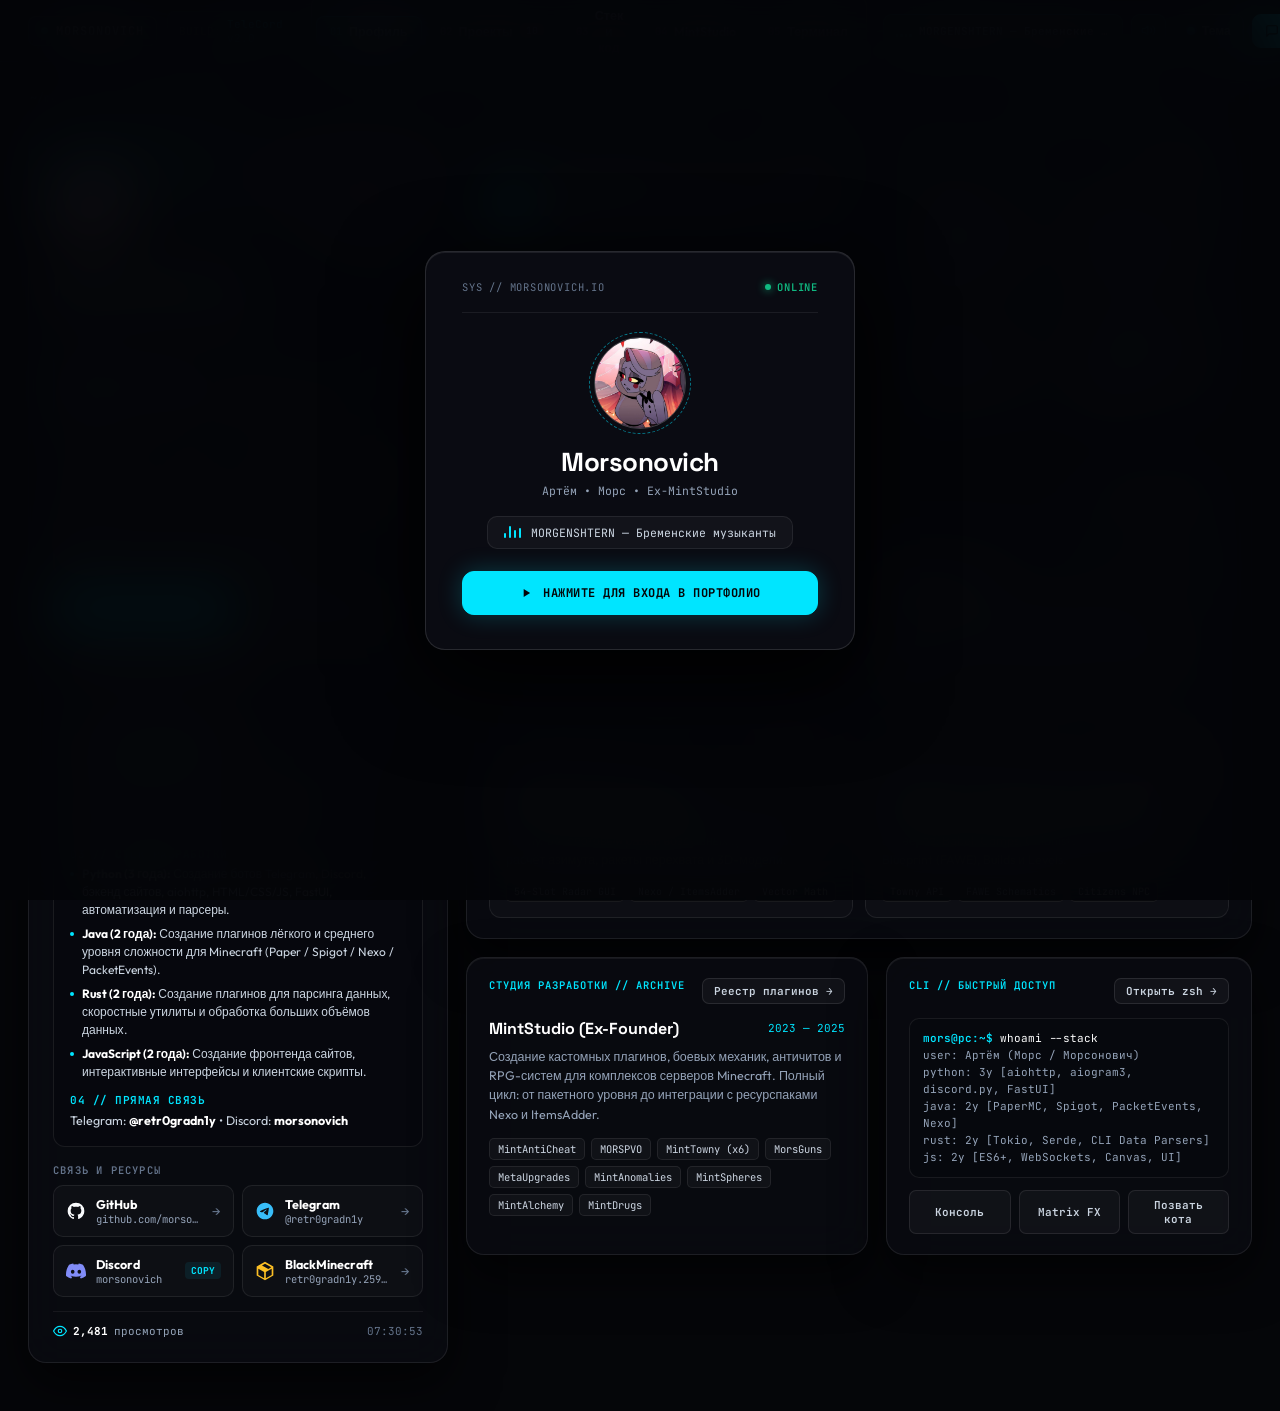
==== commit a87678d9: "Add files via upload" ====
--- a/index.html
+++ b/index.html
@@ -13,43 +13,53 @@
   <!-- fonts -->
   <link rel="preconnect" href="https://fonts.googleapis.com">
   <link rel="preconnect" href="https://fonts.gstatic.com" crossorigin>
-  <link href="https://fonts.googleapis.com/css2?family=JetBrains+Mono:wght@400;600;700&family=Outfit:wght@300;400;500;600;700;800;900&family=Space+Grotesk:wght@500;600;700;800&display=swap" rel="stylesheet">
-
-  <link rel="stylesheet" href="style.css?v=2.1">
+  <link href="https://fonts.googleapis.com/css2?family=JetBrains+Mono:ital,wght@0,400;0,500;0,600;0,700;1,400&family=Outfit:wght@300;400;500;600;700;800&family=Space+Grotesk:wght@500;600;700&display=swap" rel="stylesheet">
+
+  <link rel="stylesheet" href="style.css?v=4.0">
 </head>
 <body data-theme="cyan">
 
-  <!-- splash -->
+  <!-- splash screen (audio unlock) -->
   <div id="enterOverlay" class="enter-overlay">
     <div class="enter-box">
+      <div class="enter-top-meta">
+        <span class="enter-sys-tag">SYS // MORSONOVICH.IO</span>
+        <span class="enter-status-dot"><span></span>ONLINE</span>
+      </div>
+
       <div class="enter-avatar-wrap">
-        <div class="enter-avatar-glow"></div>
+        <div class="enter-avatar-ring"></div>
         <img src="avatar.png" alt="Morsonovich" class="enter-avatar-img">
       </div>
+
       <div class="enter-user">
         <span class="enter-name">Morsonovich</span>
-      </div>
+        <span class="enter-sub">Артём &bull; Морс &bull; Ex-MintStudio</span>
+      </div>
+
       <div class="enter-track-badge">
         <div class="enter-wave">
           <span></span><span></span><span></span><span></span>
         </div>
         <span id="splashTrackTitle">MORGENSHTERN — Бременские музыканты</span>
       </div>
+
       <div class="enter-btn-pulse">
-        <svg viewBox="0 0 24 24" width="16" height="16" fill="currentColor">
+        <svg viewBox="0 0 24 24" width="14" height="14" fill="currentColor">
           <path d="M8 5v14l11-7z"/>
         </svg>
-        <span>НАЖМИТЕ В ЛЮБОМ МЕСТЕ ДЛЯ ВХОДА</span>
+        <span>НАЖМИТЕ ДЛЯ ВХОДА В ПОРТФОЛИО</span>
       </div>
     </div>
   </div>
 
-  <!-- background video & canvas -->
+  <!-- background video & atmospheric layers -->
   <div class="video-container">
     <video id="backgroundVideo" muted loop playsinline autoplay preload="auto">
       <source src="background.mp4" type="video/mp4">
     </video>
     <canvas id="matrixCanvas" class="matrix-canvas"></canvas>
+    <div class="video-grid-overlay"></div>
     <div class="video-overlay"></div>
   </div>
 
@@ -61,291 +71,536 @@
   <!-- top navigation -->
   <header class="top-nav">
     <div class="top-left-group">
-      <div class="online-pill">
+      <div class="brand-badge" id="brandHomeBtn" title="На главную">
         <span class="pulse-dot"></span>
-        <span class="online-text">ONLINE</span>
-      </div>
-      <div class="presence-badge" title="Статус">
-        <span class="presence-icon">⚡</span>
-        <span class="presence-text">TeleCord • in dev</span>
+        <span class="brand-mono">MORSONOVICH</span>
+      </div>
+      <div class="presence-badge" title="Текущий фокус разработки">
+        <span class="presence-label">BUILD:</span>
+        <span class="presence-text">TeleCord v2.0</span>
       </div>
     </div>
 
-    <!-- tabs -->
-    <nav class="nav-tabs-pill" aria-label="Разделы">
+    <!-- navigation tabs -->
+    <nav class="nav-tabs-pill" aria-label="Разделы портфолио">
       <button class="nav-tab active" data-tab="bio" id="tabBio">
-        <span class="tab-icon">👤</span>
+        <span class="tab-idx">01</span>
         <span class="tab-label">Профиль</span>
       </button>
       <button class="nav-tab" data-tab="projects" id="tabProjects">
-        <span class="tab-icon">🚀</span>
+        <span class="tab-idx">02</span>
         <span class="tab-label">Проекты</span>
-        <span class="tab-count">7</span>
+        <span class="tab-count">10</span>
       </button>
       <button class="nav-tab" data-tab="skills" id="tabSkills">
-        <span class="tab-icon">⚡</span>
-        <span class="tab-label">Стек</span>
+        <span class="tab-idx">03</span>
+        <span class="tab-label">Стек и код</span>
       </button>
       <button class="nav-tab" data-tab="mint" id="tabMint">
-        <span class="tab-icon">🛡️</span>
+        <span class="tab-idx">04</span>
         <span class="tab-label">MintStudio</span>
       </button>
       <button class="nav-tab" data-tab="terminal" id="tabTerminal">
-        <span class="tab-icon">💻</span>
+        <span class="tab-idx">05</span>
         <span class="tab-label">Терминал</span>
       </button>
     </nav>
 
     <!-- controls -->
     <div class="top-actions">
-      <!-- music -->
+      <!-- music control -->
       <div class="music-control-wrap">
-        <button class="nav-btn music-btn playing" id="musicToggleBtn" title="Включить / Выключить звук" aria-label="Музыка">
+        <button class="nav-btn music-btn playing" id="musicToggleBtn" title="Пауза / Воспроизведение" aria-label="Музыка">
           <div class="equalizer-bars">
             <span></span><span></span><span></span><span></span>
           </div>
-          <span id="musicStatusText">MORGENSHTERN — Бременские</span>
+          <span id="musicStatusText">MORGENSHTERN — Бременские музыканты</span>
         </button>
         <div class="volume-popover" id="volumePopover">
-          <span class="vol-label">ГРОМКОСТЬ:</span>
-          <input type="range" id="volumeSlider" min="0" max="1" step="0.05" value="0.65" class="vol-slider" aria-label="Громкость">
-          <span id="volValText" class="vol-val">65%</span>
-        </div>
-      </div>
-
-      <!-- sfx -->
-      <button class="nav-btn icon-only-btn active" id="sfxToggleBtn" title="Звуки интерфейса" aria-label="Звуки">
-        <span id="sfxIcon">🔊</span>
+          <div class="vol-row">
+            <span class="vol-label">VOL</span>
+            <input type="range" id="volumeSlider" min="0" max="1" step="0.05" value="0.65" class="vol-slider" aria-label="Громкость">
+            <span id="volValText" class="vol-val">65%</span>
+          </div>
+        </div>
+      </div>
+
+      <!-- interface sfx -->
+      <button class="nav-btn icon-only-btn active" id="sfxToggleBtn" title="Звуки интерфейса (UI SFX)" aria-label="Звуки интерфейса">
+        <svg id="sfxSvgOn" viewBox="0 0 24 24" width="15" height="15" fill="none" stroke="currentColor" stroke-width="2" stroke-linecap="round" stroke-linejoin="round">
+          <polygon points="11 5 6 9 2 9 2 15 6 15 11 19 11 5"/>
+          <path d="M15.54 8.46a5 5 0 0 1 0 7.07"/>
+          <path d="M19.07 4.93a10 10 0 0 1 0 14.14"/>
+        </svg>
+        <svg id="sfxSvgOff" viewBox="0 0 24 24" width="15" height="15" fill="none" stroke="currentColor" stroke-width="2" stroke-linecap="round" stroke-linejoin="round" style="display:none;">
+          <polygon points="11 5 6 9 2 9 2 15 6 15 11 19 11 5"/>
+          <line x1="23" y1="9" x2="17" y2="15"/>
+          <line x1="17" y1="9" x2="23" y2="15"/>
+        </svg>
       </button>
 
-      <!-- theme -->
+      <!-- accent theme -->
       <div class="theme-dropdown-wrap">
-        <button class="nav-btn theme-btn" id="themePickerBtn" title="Тема" aria-label="Тема">
+        <button class="nav-btn theme-btn" id="themePickerBtn" title="Акцентная схема" aria-label="Тема">
           <span class="theme-color-dot"></span>
           <span class="theme-text">Тема</span>
         </button>
         <div class="theme-popover" id="themePopover">
-          <button class="theme-choice active" data-set-theme="cyan" title="Cyan">
-            <span class="dot" style="background: #00f0ff;"></span>
+          <button class="theme-choice active" data-set-theme="cyan">
+            <span class="dot" style="background: #00e5ff;"></span>
             <span>Cyan</span>
           </button>
-          <button class="theme-choice" data-set-theme="purple" title="Violet">
-            <span class="dot" style="background: #c084fc;"></span>
+          <button class="theme-choice" data-set-theme="purple">
+            <span class="dot" style="background: #a855f7;"></span>
             <span>Violet</span>
           </button>
-          <button class="theme-choice" data-set-theme="mint" title="Mint">
+          <button class="theme-choice" data-set-theme="mint">
             <span class="dot" style="background: #10b981;"></span>
-            <span>Mint</span>
+            <span>Emerald</span>
           </button>
-          <button class="theme-choice" data-set-theme="red" title="Crimson">
-            <span class="dot" style="background: #ff2a55;"></span>
+          <button class="theme-choice" data-set-theme="red">
+            <span class="dot" style="background: #f43f5e;"></span>
             <span>Crimson</span>
           </button>
         </div>
       </div>
 
-      <!-- hire cta -->
-      <button class="nav-btn cta-btn" id="openContactBtn" title="Связаться" aria-label="Связаться">
-        <span>📬 Связь</span>
+      <!-- contact cta -->
+      <button class="nav-btn cta-btn" id="openContactBtn" title="Связаться или обсудить заказ">
+        <svg viewBox="0 0 24 24" width="14" height="14" fill="none" stroke="currentColor" stroke-width="2" stroke-linecap="round" stroke-linejoin="round">
+          <path d="M21 15a2 2 0 0 1-2 2H7l-4 4V5a2 2 0 0 1 2-2h14a2 2 0 0 1 2 2z"/>
+        </svg>
+        <span>Связь</span>
       </button>
 
       <!-- fullscreen -->
-      <button class="nav-btn icon-only-btn" id="fullscreenToggleBtn" title="На весь экран" aria-label="Полноэкранный режим">
-        <svg viewBox="0 0 24 24" width="16" height="16" fill="none" stroke="currentColor" stroke-width="2.5" stroke-linecap="round" stroke-linejoin="round">
+      <button class="nav-btn icon-only-btn" id="fullscreenToggleBtn" title="Полноэкранный режим" aria-label="На весь экран">
+        <svg viewBox="0 0 24 24" width="15" height="15" fill="none" stroke="currentColor" stroke-width="2" stroke-linecap="round" stroke-linejoin="round">
           <path d="M8 3H5a2 2 0 0 0-2 2v3m18 0V5a2 2 0 0 0-2-2h-3m0 18h3a2 2 0 0 0 2-2v-3M3 16v3a2 2 0 0 0 2 2h3"/>
         </svg>
       </button>
     </div>
   </header>
 
-  <!-- main views -->
+  <!-- main workspace -->
   <main class="main-fullscreen">
     
-    <!-- view: profile -->
+    <!-- ==========================================
+         01 // VIEW: PROFILE & BENTO WORKSPACE
+         ========================================== -->
     <section class="portfolio-view active" id="viewBio">
-      <div class="profile-card tilt-card" id="staticCard">
-
-        <div class="card-banner">
-          <div class="banner-gradient"></div>
-          <div class="banner-tag">MORSONOVICH &bull; OFFICIAL</div>
-        </div>
-
-        <div class="card-content">
+      
+      <div class="workspace-toolbar">
+        <div class="workspace-breadcrumb">
+          <span class="mono-muted">~/morsonovich</span>
+          <span class="mono-sep">/</span>
+          <span class="mono-active">overview.sys</span>
+        </div>
+        <div class="workspace-mode-switch">
+          <button class="mode-btn active" id="modeBentoBtn" type="button" title="Полное портфолио (Bento-режим)">
+            <svg viewBox="0 0 24 24" width="13" height="13" fill="none" stroke="currentColor" stroke-width="2"><rect x="3" y="3" width="7" height="7"/><rect x="14" y="3" width="7" height="7"/><rect x="14" y="14" width="7" height="7"/><rect x="3" y="14" width="7" height="7"/></svg>
+            <span>Полный обзор</span>
+          </button>
+          <button class="mode-btn" id="modeCardBtn" type="button" title="Только карточка профиля">
+            <svg viewBox="0 0 24 24" width="13" height="13" fill="none" stroke="currentColor" stroke-width="2"><rect x="5" y="2" width="14" height="20" rx="2"/></svg>
+            <span>Карточка</span>
+          </button>
+        </div>
+      </div>
+
+      <div class="bento-layout" id="bentoLayout">
+        
+        <!-- LEFT COLUMN: IDENTITY CARD -->
+        <aside class="profile-card spotlight-card" id="staticCard">
+          <div class="card-banner">
+            <div class="banner-mesh"></div>
+            <div class="banner-grid-lines"></div>
+            <div class="banner-meta-row">
+              <span class="banner-coord">ID // 259287</span>
+              <span class="banner-tag">MORSONOVICH &bull; DEV</span>
+            </div>
+          </div>
+
+          <div class="card-content">
+            <div class="avatar-row">
+              <div class="avatar-container">
+                <div class="avatar-neon-ring"></div>
+                <img src="avatar.png" alt="Morsonovich" class="avatar-img" id="userAvatar">
+                <div class="status-badge" title="Онлайн"></div>
+              </div>
+              <div class="identity-meta-pills">
+                <span class="meta-chip"><span class="chip-dot"></span>Available for work</span>
+                <span class="meta-chip mono">Ex-MintStudio</span>
+              </div>
+            </div>
+
+            <div class="user-heading">
+              <h1 class="user-nickname">Morsonovich</h1>
+              <span class="verified-icon" title="Верифицированный разработчик">
+                <svg viewBox="0 0 24 24" width="20" height="20" fill="var(--accent)">
+                  <path d="M12 2C6.48 2 2 6.48 2 12s4.48 10 10 10 10-4.48 10-10S17.52 2 12 2zm-2 15l-5-5 1.41-1.41L10 14.17l7.59-7.59L19 8l-9 9z"/>
+                </svg>
+              </span>
+            </div>
+
+            <div class="typing-container">
+              <span class="typing-prefix">&gt;</span>
+              <span id="roleText">Артём • Морс • Морсонович</span>
+              <span class="blinking-cursor">_</span>
+            </div>
+
+            <!-- current engineering status -->
+            <div class="activity-chip">
+              <div class="activity-header">
+                <span class="activity-pulse-dot"></span>
+                <span class="activity-kicker">CURRENT FOCUS</span>
+                <span class="activity-ver">v2.0</span>
+              </div>
+              <div class="activity-details">
+                <span class="activity-title">Разрабатываю <strong>TeleCord</strong></span>
+                <span class="activity-subtitle">WebSocket Engine &bull; Синхронизация Discord и Telegram</span>
+              </div>
+            </div>
+
+            <!-- core metrics -->
+            <div class="stats-counter-grid">
+              <div class="stat-pill">
+                <span class="stat-number">15+</span>
+                <span class="stat-label">Проектов</span>
+              </div>
+              <div class="stat-pill">
+                <span class="stat-number">4</span>
+                <span class="stat-label">Языка</span>
+              </div>
+              <div class="stat-pill">
+                <span class="stat-number">3+</span>
+                <span class="stat-label">Года опыта</span>
+              </div>
+              <div class="stat-pill">
+                <span class="stat-number">50k+</span>
+                <span class="stat-label">Игроков</span>
+              </div>
+            </div>
+
+            <!-- stack pills -->
+            <div class="badge-row">
+              <span class="badge-item py">Python &bull; 3 года</span>
+              <span class="badge-item jv">Java &bull; 2 года</span>
+              <span class="badge-item rs">Rust &bull; 2 года</span>
+              <span class="badge-item js">JavaScript &bull; 2 года</span>
+              <span class="badge-item mint">Ex-MintStudio</span>
+            </div>
+
+            <!-- primary actions -->
+            <div class="hero-actions-row">
+              <button class="hero-action-btn primary" id="exploreProjectsBtn" type="button">
+                <span>Каталог проектов</span>
+                <svg viewBox="0 0 24 24" width="15" height="15" fill="none" stroke="currentColor" stroke-width="2.2"><path d="M5 12h14M12 5l7 7-7 7"/></svg>
+              </button>
+              <button class="hero-action-btn secondary" id="heroHireBtn" type="button">
+                <span>Связаться / Заказ</span>
+              </button>
+            </div>
+
+            <!-- dossier toggle -->
+            <button class="dossier-toggle-btn open" id="dossierToggleBtn" type="button">
+              <span class="dossier-btn-left">
+                <svg viewBox="0 0 24 24" width="15" height="15" fill="none" stroke="currentColor" stroke-width="2"><path d="M14 2H6a2 2 0 0 0-2 2v16a2 2 0 0 0 2 2h12a2 2 0 0 0 2-2V8z"/><polyline points="14 2 14 8 20 8"/><line x1="16" y1="13" x2="8" y2="13"/><line x1="16" y1="17" x2="8" y2="17"/></svg>
+                <span>Подробное досье обо мне</span>
+              </span>
+              <svg class="dossier-arrow" viewBox="0 0 24 24" width="15" height="15" fill="none" stroke="currentColor" stroke-width="2.2">
+                <path d="M6 9l6 6 6-6"/>
+              </svg>
+            </button>
+
+            <div class="dossier-panel open" id="dossierPanel">
+              <div class="dossier-inner">
+                <div class="dossier-item">
+                  <span class="d-title">01 // Приветствие</span>
+                  <p>Привет! Зовут меня <strong>Артём</strong>, но в больших кругах меня зовут <strong>Морс</strong>, <strong>Морсонович</strong>.</p>
+                </div>
+                <div class="dossier-item">
+                  <span class="d-title">02 // Опыт и статус</span>
+                  <p>Бывший создатель студии <strong>MintStudio</strong> (разработка плагинов для Minecraft).</p>
+                </div>
+                <div class="dossier-item">
+                  <span class="d-title">03 // Стек разработки</span>
+                  <ul>
+                    <li><strong>Python (3 года):</strong> Создание ботов Telegram, Discord, бэкенд сайтов, aiohttp, HTML/CSS/JS, FastUI, автоматизация и парсеры.</li>
+                    <li><strong>Java (2 года):</strong> Создание плагинов лёгкого и среднего уровня сложности для Minecraft (Paper / Spigot / Nexo / PacketEvents).</li>
+                    <li><strong>Rust (2 года):</strong> Создание плагинов для парсинга данных, скоростные утилиты и обработка больших объёмов данных.</li>
+                    <li><strong>JavaScript (2 года):</strong> Создание фронтенда сайтов, интерактивные интерфейсы и клиентские скрипты.</li>
+                  </ul>
+                </div>
+                <div class="dossier-item">
+                  <span class="d-title">04 // Прямая связь</span>
+                  <p>Telegram: <strong>@retr0gradn1y</strong> &bull; Discord: <strong>morsonovich</strong></p>
+                </div>
+              </div>
+            </div>
+
+            <!-- socials -->
+            <div class="social-section">
+              <div class="social-label">СВЯЗЬ И РЕСУРСЫ</div>
+
+              <div class="social-grid">
+                <a href="https://github.com/morsonovich" target="_blank" rel="noopener noreferrer" class="social-card-btn github" id="githubLink">
+                  <div class="social-card-icon">
+                    <svg viewBox="0 0 24 24" width="20" height="20" fill="currentColor">
+                      <path d="M12 2A10 10 0 0 0 2 12c0 4.42 2.87 8.17 6.84 9.5.5.08.66-.23.66-.5v-1.69c-2.77.6-3.36-1.34-3.36-1.34-.46-1.16-1.11-1.47-1.11-1.47-.91-.62.07-.6.07-.6 1 .07 1.53 1.03 1.53 1.03.87 1.52 2.34 1.07 2.91.83.1-.65.35-1.09.63-1.34-2.22-.25-4.55-1.11-4.55-4.92 0-1.11.38-2 1.03-2.71-.1-.25-.45-1.29.1-2.64 0 0 .84-.27 2.75 1.02.79-.22 1.65-.33 2.5-.33.85 0 1.71.11 2.5.33 1.91-1.29 2.75-1.02 2.75-1.02.55 1.35.2 2.39.1 2.64.65.71 1.03 1.6 1.03 2.71 0 3.82-2.34 4.66-4.57 4.91.36.31.69.92.69 1.85V21c0 .27.16.59.67.5C19.14 20.16 22 16.42 22 12A10 10 0 0 0 12 2z"/>
+                    </svg>
+                  </div>
+                  <div class="social-card-info">
+                    <div class="social-name">GitHub</div>
+                    <div class="social-handle">github.com/morsonovich</div>
+                  </div>
+                  <div class="social-arrow">&rarr;</div>
+                </a>
+
+                <a href="https://t.me/retr0gradn1y" target="_blank" rel="noopener noreferrer" class="social-card-btn telegram" id="tgLink">
+                  <div class="social-card-icon">
+                    <svg viewBox="0 0 24 24" width="20" height="20" fill="currentColor">
+                      <path d="M12 2C6.48 2 2 6.48 2 12s4.48 10 10 10 10-4.48 10-10S17.52 2 12 2zm4.64 6.8c-.15 1.58-.8 5.42-1.13 7.19-.14.75-.42 1-.68 1.03-.58.05-1.02-.38-1.58-.75-.88-.58-1.38-.94-2.23-1.5-.99-.65-.35-1.01.22-1.59.15-.15 2.71-2.48 2.76-2.69a.2.2 0 0 0-.05-.18c-.06-.05-.14-.03-.21-.02-.09.02-1.49.95-4.22 2.79-.4.27-.76.41-1.08.4-.36-.01-1.04-.2-1.55-.37-.63-.2-1.12-.31-1.08-.66.02-.18.27-.36.74-.55 2.92-1.27 4.86-2.11 5.83-2.52 2.78-1.16 3.35-1.36 3.73-1.36.08 0 .27.02.39.12.1.08.13.19.14.27-.01.06.01.24 0 .38z"/>
+                    </svg>
+                  </div>
+                  <div class="social-card-info">
+                    <div class="social-name">Telegram</div>
+                    <div class="social-handle">@retr0gradn1y</div>
+                  </div>
+                  <div class="social-arrow">&rarr;</div>
+                </a>
+
+                <button class="social-card-btn discord" id="discordCopyBtn" type="button">
+                  <div class="social-card-icon">
+                    <svg viewBox="0 0 24 24" width="20" height="20" fill="currentColor">
+                      <path d="M20.317 4.37a19.791 19.791 0 0 0-4.885-1.515.074.074 0 0 0-.079.037c-.21.375-.444.864-.608 1.25a18.27 18.27 0 0 0-5.487 0 12.64 12.64 0 0 0-.617-1.25.077.077 0 0 0-.079-.037A19.736 19.736 0 0 0 3.677 4.37a.07.07 0 0 0-.032.027C.533 9.046-.32 13.58.099 18.057a.082.082 0 0 0 .031.057 19.9 19.9 0 0 0 5.993 3.03.078.078 0 0 0 .084-.028c.462-.63.874-1.295 1.226-1.994.021-.041.001-.09-.041-.106a13.107 13.107 0 0 1-1.872-.892.077.077 0 0 1-.008-.128 10.2 10.2 0 0 0 .372-.292.074.074 0 0 1 .077-.01c3.929 1.793 8.18 1.793 12.061 0a.074.074 0 0 1 .078.01c.12.098.246.198.373.292a.077.077 0 0 1-.006.127 12.299 12.299 0 0 1-1.873.894.077.077 0 0 0-.041.107c.36.698.772 1.362 1.225 1.993a.076.076 0 0 0 .084.028 19.839 19.839 0 0 0 6.002-3.03.077.077 0 0 0 .032-.054c.5-5.177-.838-9.674-3.549-13.66a.061.061 0 0 0-.031-.028zM8.02 15.33c-1.183 0-2.157-1.085-2.157-2.419 0-1.333.956-2.419 2.157-2.419 1.21 0 2.176 1.096 2.157 2.42 0 1.333-.956 2.418-2.157 2.418zm7.975 0c-1.183 0-2.157-1.085-2.157-2.419 0-1.333.955-2.419 2.157-2.419 1.21 0 2.176 1.096 2.157 2.42 0 1.333-.946 2.418-2.157 2.418z"/>
+                    </svg>
+                  </div>
+                  <div class="social-card-info">
+                    <div class="social-name">Discord</div>
+                    <div class="social-handle" id="discordHandleText">morsonovich</div>
+                  </div>
+                  <div class="social-copy-badge">COPY</div>
+                </button>
+
+                <a href="https://black-minecraft.com/members/retr0gradn1y.259287/" target="_blank" rel="noopener noreferrer" class="social-card-btn bmc" id="bmcLink">
+                  <div class="social-card-icon bmc-icon">
+                    <svg viewBox="0 0 24 24" width="20" height="20" fill="currentColor">
+                      <path d="M12 1L2 6.5v11L12 23l10-5.5v-11L12 1zm0 2.4l7.6 4.1-3.6 2-7.6-4.1 3.6-2zm-8 6l7 3.8v7.4l-7-3.8V9.4zm16 7.4l-7 3.8v-7.4l7-3.8v7.4z"/>
+                    </svg>
+                  </div>
+                  <div class="social-card-info">
+                    <div class="social-name">BlackMinecraft</div>
+                    <div class="social-handle">retr0gradn1y.259287</div>
+                  </div>
+                  <div class="social-arrow">&rarr;</div>
+                </a>
+              </div>
+            </div>
+
+            <!-- footer views -->
+            <div class="footer-stats">
+              <div class="counter-badge">
+                <svg viewBox="0 0 24 24" width="14" height="14" fill="none" stroke="var(--accent)" stroke-width="2">
+                  <path d="M1 12s4-8 11-8 11 8 11 8-4 8-11 8-11-8-11-8z"/>
+                  <circle cx="12" cy="12" r="3"/>
+                </svg>
+                <span id="viewCountText">2,480</span>
+                <span class="views-text">просмотров</span>
+              </div>
+              <div class="counter-badge mono-clock" id="localClockBadge">--:--:--</div>
+            </div>
+          </div>
+        </aside>
+
+        <!-- RIGHT COLUMN: BENTO PORTFOLIO MODULES -->
+        <div class="bento-main-column" id="bentoMainColumn">
           
-          <div class="avatar-container">
-            <div class="avatar-neon-ring"></div>
-            <img src="avatar.png" alt="Morsonovich" class="avatar-img" id="userAvatar">
-            <div class="status-badge" title="В сети"></div>
-          </div>
-
-          <div class="user-heading">
-            <h1 class="user-nickname">Morsonovich</h1>
-            <span class="verified-icon" title="Verified Creator">
-              <svg viewBox="0 0 24 24" width="22" height="22" fill="var(--accent)">
-                <path d="M12 2C6.48 2 2 6.48 2 12s4.48 10 10 10 10-4.48 10-10S17.52 2 12 2zm-2 15l-5-5 1.41-1.41L10 14.17l7.59-7.59L19 8l-9 9z"/>
-              </svg>
-            </span>
-          </div>
-
-          <div class="typing-container">
-            <span id="roleText">Артём • Морсонович</span>
-            <span class="blinking-cursor">|</span>
-          </div>
-
-          <!-- rich presence activity -->
-          <div class="activity-chip">
-            <div class="activity-pulse-dot"></div>
-            <div class="activity-details">
-              <span class="activity-title">Разрабатываю: <strong>TeleCord v2.0</strong></span>
-              <span class="activity-subtitle">WebSocket Engine • Discord & Telegram Bridge</span>
-            </div>
-          </div>
-
-          <!-- stats grid -->
-          <div class="stats-counter-grid">
-            <div class="stat-pill">
-              <span class="stat-number">15+</span>
-              <span class="stat-label">Проектов</span>
-            </div>
-            <div class="stat-pill">
-              <span class="stat-number">4+</span>
-              <span class="stat-label">Языка</span>
-            </div>
-            <div class="stat-pill">
-              <span class="stat-number">3+</span>
-              <span class="stat-label">Года опыта</span>
-            </div>
-            <div class="stat-pill">
-              <span class="stat-number">50k+</span>
-              <span class="stat-label">Игроков</span>
-            </div>
-          </div>
-
-          <!-- skills pills -->
-          <div class="badge-row">
-            <span class="badge-item py">🐍 Python (3 года)</span>
-            <span class="badge-item jv">☕ Java (2 года)</span>
-            <span class="badge-item rs">🦀 Rust (2 года)</span>
-            <span class="badge-item js">⚡ JavaScript (2 года)</span>
-            <span class="badge-item mint">⭐ Ex-MintStudio</span>
-          </div>
-
-          <!-- action buttons -->
-          <div class="hero-actions-row">
-            <button class="hero-action-btn primary" id="exploreProjectsBtn" type="button">
-              <span class="btn-icon">🚀</span>
-              <span>Мои проекты</span>
-            </button>
-            <button class="hero-action-btn secondary" id="heroHireBtn" type="button">
-              <span class="btn-icon">💬</span>
-              <span>Связаться / Заказ</span>
-            </button>
-          </div>
-
-          <!-- dossier accordion -->
-          <button class="dossier-toggle-btn" id="dossierToggleBtn" type="button">
-            <span>🌟 Подробное досье обо мне</span>
-            <svg class="dossier-arrow" viewBox="0 0 24 24" width="16" height="16" fill="none" stroke="currentColor" stroke-width="2.5">
-              <path d="M6 9l6 6 6-6"/>
-            </svg>
-          </button>
-
-          <div class="dossier-panel" id="dossierPanel">
-            <div class="dossier-inner">
-              <div class="dossier-item">
-                <span class="d-title">🌟 Приветствие:</span>
-                <p>Привет! Зовут меня <strong>Артём</strong>, но в больших кругах меня зовут <strong>Морс</strong>, <strong>Морсонович</strong>.</p>
-              </div>
-              <div class="dossier-item">
-                <span class="d-title">🌟 Опыт и статус:</span>
-                <p>Бывший создатель студии <strong>MintStudio</strong> (разработка плагинов для Minecraft).</p>
-              </div>
-              <div class="dossier-item">
-                <span class="d-title">🌟 Стек разработки:</span>
-                <ul>
-                  <li><strong>🐍 Python (3 года):</strong> боты Telegram и Discord, бэкенд, aiohttp, FastUI, автоматизация и парсеры.</li>
-                  <li><strong>☕ Java (2 года):</strong> плагины лёгкого и среднего уровня сложности для Minecraft (Paper / Spigot / Nexo).</li>
-                  <li><strong>🦀 Rust (2 года):</strong> скоростные утилиты для парсинга и обработки данных.</li>
-                  <li><strong>⚡ JavaScript (2 года):</strong> фронтенд, интерфейсы и скрипты.</li>
-                </ul>
-              </div>
-              <div class="dossier-item">
-                <span class="d-title">🌟 Связь:</span>
-                <p>Telegram: <strong>@retr0gradn1y</strong> &bull; Discord: <strong>morsonovich</strong></p>
-              </div>
-            </div>
-          </div>
-
-          <!-- socials -->
-          <div class="social-section">
-            <div class="social-label">СВЯЗЬ И РЕСУРСЫ</div>
-
-            <div class="social-grid">
-              
-              <a href="https://github.com/morsonovich" target="_blank" rel="noopener noreferrer" class="social-card-btn github" id="githubLink">
-                <div class="social-card-icon">
-                  <svg viewBox="0 0 24 24" width="22" height="22" fill="currentColor">
-                    <path d="M12 2A10 10 0 0 0 2 12c0 4.42 2.87 8.17 6.84 9.5.5.08.66-.23.66-.5v-1.69c-2.77.6-3.36-1.34-3.36-1.34-.46-1.16-1.11-1.47-1.11-1.47-.91-.62.07-.6.07-.6 1 .07 1.53 1.03 1.53 1.03.87 1.52 2.34 1.07 2.91.83.1-.65.35-1.09.63-1.34-2.22-.25-4.55-1.11-4.55-4.92 0-1.11.38-2 1.03-2.71-.1-.25-.45-1.29.1-2.64 0 0 .84-.27 2.75 1.02.79-.22 1.65-.33 2.5-.33.85 0 1.71.11 2.5.33 1.91-1.29 2.75-1.02 2.75-1.02.55 1.35.2 2.39.1 2.64.65.71 1.03 1.6 1.03 2.71 0 3.82-2.34 4.66-4.57 4.91.36.31.69.92.69 1.85V21c0 .27.16.59.67.5C19.14 20.16 22 16.42 22 12A10 10 0 0 0 12 2z"/>
-                  </svg>
-                </div>
-                <div class="social-card-info">
-                  <div class="social-name">GitHub</div>
-                  <div class="social-handle">github.com/morsonovich</div>
-                </div>
-                <div class="social-arrow">&rarr;</div>
-              </a>
-
-              <a href="https://t.me/retr0gradn1y" target="_blank" rel="noopener noreferrer" class="social-card-btn telegram" id="tgLink">
-                <div class="social-card-icon">
-                  <svg viewBox="0 0 24 24" width="22" height="22" fill="currentColor">
-                    <path d="M12 2C6.48 2 2 6.48 2 12s4.48 10 10 10 10-4.48 10-10S17.52 2 12 2zm4.64 6.8c-.15 1.58-.8 5.42-1.13 7.19-.14.75-.42 1-.68 1.03-.58.05-1.02-.38-1.58-.75-.88-.58-1.38-.94-2.23-1.5-.99-.65-.35-1.01.22-1.59.15-.15 2.71-2.48 2.76-2.69a.2.2 0 0 0-.05-.18c-.06-.05-.14-.03-.21-.02-.09.02-1.49.95-4.22 2.79-.4.27-.76.41-1.08.4-.36-.01-1.04-.2-1.55-.37-.63-.2-1.12-.31-1.08-.66.02-.18.27-.36.74-.55 2.92-1.27 4.86-2.11 5.83-2.52 2.78-1.16 3.35-1.36 3.73-1.36.08 0 .27.02.39.12.1.08.13.19.14.27-.01.06.01.24 0 .38z"/>
-                  </svg>
-                </div>
-                <div class="social-card-info">
-                  <div class="social-name">Telegram</div>
-                  <div class="social-handle">@retr0gradn1y</div>
-                </div>
-                <div class="social-arrow">&rarr;</div>
-              </a>
-
-              <button class="social-card-btn discord" id="discordCopyBtn" type="button">
-                <div class="social-card-icon">
-                  <svg viewBox="0 0 24 24" width="22" height="22" fill="currentColor">
-                    <path d="M20.317 4.37a19.791 19.791 0 0 0-4.885-1.515.074.074 0 0 0-.079.037c-.21.375-.444.864-.608 1.25a18.27 18.27 0 0 0-5.487 0 12.64 12.64 0 0 0-.617-1.25.077.077 0 0 0-.079-.037A19.736 19.736 0 0 0 3.677 4.37a.07.07 0 0 0-.032.027C.533 9.046-.32 13.58.099 18.057a.082.082 0 0 0 .031.057 19.9 19.9 0 0 0 5.993 3.03.078.078 0 0 0 .084-.028c.462-.63.874-1.295 1.226-1.994.021-.041.001-.09-.041-.106a13.107 13.107 0 0 1-1.872-.892.077.077 0 0 1-.008-.128 10.2 10.2 0 0 0 .372-.292.074.074 0 0 1 .077-.01c3.929 1.793 8.18 1.793 12.061 0a.074.074 0 0 1 .078.01c.12.098.246.198.373.292a.077.077 0 0 1-.006.127 12.299 12.299 0 0 1-1.873.894.077.077 0 0 0-.041.107c.36.698.772 1.362 1.225 1.993a.076.076 0 0 0 .084.028 19.839 19.839 0 0 0 6.002-3.03.077.077 0 0 0 .032-.054c.5-5.177-.838-9.674-3.549-13.66a.061.061 0 0 0-.031-.028zM8.02 15.33c-1.183 0-2.157-1.085-2.157-2.419 0-1.333.956-2.419 2.157-2.419 1.21 0 2.176 1.096 2.157 2.42 0 1.333-.956 2.418-2.157 2.418zm7.975 0c-1.183 0-2.157-1.085-2.157-2.419 0-1.333.955-2.419 2.157-2.419 1.21 0 2.176 1.096 2.157 2.42 0 1.333-.946 2.418-2.157 2.418z"/>
-                  </svg>
-                </div>
-                <div class="social-card-info">
-                  <div class="social-name">Discord</div>
-                  <div class="social-handle" id="discordHandleText">morsonovich (нажмите скопировать)</div>
-                </div>
-                <div class="social-copy-badge">COPY</div>
-              </button>
-
-              <a href="https://black-minecraft.com/members/retr0gradn1y.259287/" target="_blank" rel="noopener noreferrer" class="social-card-btn bmc" id="bmcLink">
-                <div class="social-card-icon bmc-icon">
-                  <svg viewBox="0 0 24 24" width="22" height="22" fill="currentColor">
-                    <path d="M12 1L2 6.5v11L12 23l10-5.5v-11L12 1zm0 2.4l7.6 4.1-3.6 2-7.6-4.1 3.6-2zm-8 6l7 3.8v7.4l-7-3.8V9.4zm16 7.4l-7 3.8v-7.4l7-3.8v7.4z"/>
-                  </svg>
-                </div>
-                <div class="social-card-info">
-                  <div class="social-name">BlackMinecraft</div>
-                  <div class="social-handle">retr0gradn1y.259287</div>
-                </div>
-                <div class="social-arrow">&rarr;</div>
-              </a>
-
-            </div>
-          </div>
-
-          <!-- views -->
-          <div class="footer-stats">
-            <div class="counter-badge">
-              <svg viewBox="0 0 24 24" width="16" height="16" fill="none" stroke="var(--accent)" stroke-width="2">
-                <ellipse cx="12" cy="12" rx="9" ry="5"/>
-                <circle cx="12" cy="12" r="2.5" fill="var(--accent)"/>
-              </svg>
-              <span id="viewCountText">2,480</span>
-              <span class="views-text">просмотров</span>
+          <!-- MODULE 1: AUDIO DECK + QUICK TELEMETRY -->
+          <div class="bento-row-top">
+            <div class="bento-card audio-deck-card spotlight-card">
+              <div class="bento-card-head">
+                <span class="bento-kicker">AUDIO STREAM // NOW PLAYING</span>
+                <span class="audio-live-pill" id="deckStateBadge">PLAYING</span>
+              </div>
+              <div class="audio-deck-body">
+                <div class="audio-track-info">
+                  <div class="audio-play-circle" id="deckPlayBtn" role="button" tabindex="0" aria-label="Воспроизвести / Пауза">
+                    <svg id="deckPauseIcon" viewBox="0 0 24 24" width="18" height="18" fill="currentColor"><rect x="6" y="4" width="4" height="16" rx="1"/><rect x="14" y="4" width="4" height="16" rx="1"/></svg>
+                    <svg id="deckPlayIcon" viewBox="0 0 24 24" width="18" height="18" fill="currentColor" style="display:none;"><path d="M8 5v14l11-7z"/></svg>
+                  </div>
+                  <div class="audio-meta-text">
+                    <div class="audio-title">MORGENSHTERN — Бременские музыканты</div>
+                    <div class="audio-sub">bremenskie.mp3 &bull; Loop Stream</div>
+                  </div>
+                </div>
+
+                <canvas id="audioSpectrumCanvas" class="audio-spectrum-canvas" width="280" height="44"></canvas>
+
+                <div class="audio-seek-row">
+                  <span class="audio-time" id="audioCurrentTime">00:00</span>
+                  <input type="range" id="audioSeekSlider" class="audio-seek-slider" min="0" max="100" value="0" step="0.1" aria-label="Позиция трека">
+                  <span class="audio-time" id="audioDurationTime">00:00</span>
+                </div>
+              </div>
+            </div>
+
+            <div class="bento-card spec-summary-card spotlight-card">
+              <div class="bento-card-head">
+                <span class="bento-kicker">ПРОФИЛЬ РАЗРАБОТКИ</span>
+                <button class="bento-link-btn" data-goto-tab="skills" type="button">Стек и код &rarr;</button>
+              </div>
+              <div class="spec-mini-grid">
+                <div class="spec-mini-item">
+                  <div class="spec-mini-top">
+                    <span class="spec-lang py-dot">Python</span>
+                    <span class="spec-years">3 года</span>
+                  </div>
+                  <p>Telegram / Discord боты, бэкенд сайтов, aiohttp, FastUI, парсеры.</p>
+                </div>
+                <div class="spec-mini-item">
+                  <div class="spec-mini-top">
+                    <span class="spec-lang jv-dot">Java</span>
+                    <span class="spec-years">2 года</span>
+                  </div>
+                  <p>Плагины Minecraft (Paper, Spigot, Nexo, PacketEvents, кастомные GUI).</p>
+                </div>
+                <div class="spec-mini-item">
+                  <div class="spec-mini-top">
+                    <span class="spec-lang rs-dot">Rust</span>
+                    <span class="spec-years">2 года</span>
+                  </div>
+                  <p>Скоростные парсеры данных, CLI-инструменты, Tokio async.</p>
+                </div>
+                <div class="spec-mini-item">
+                  <div class="spec-mini-top">
+                    <span class="spec-lang js-dot">JavaScript</span>
+                    <span class="spec-years">2 года</span>
+                  </div>
+                  <p>Фронтенд сайтов, веб-интерфейсы, WebSockets, Canvas и скрипты.</p>
+                </div>
+              </div>
+            </div>
+          </div>
+
+          <!-- MODULE 2: FEATURED PROJECTS (NO PHOTOS, PURE TECHNICAL SPECS) -->
+          <div class="bento-card featured-projects-bento spotlight-card">
+            <div class="bento-card-head">
+              <div>
+                <span class="bento-kicker">ИЗБРАННЫЕ КЕЙСЫ // PORTFOLIO</span>
+                <h2 class="bento-section-title">Ключевые проекты и архитектура</h2>
+              </div>
+              <button class="bento-link-btn" data-goto-tab="projects" type="button">Все 10 проектов &rarr;</button>
+            </div>
+
+            <div class="bento-projects-grid">
+              <!-- Bento Project 1: TeleCord -->
+              <div class="bento-proj-item" data-modal="telecord">
+                <div class="bento-proj-top">
+                  <span class="proj-code">PRJ-01 // PYTHON</span>
+                  <span class="proj-state state-dev">v2.0 &bull; В разработке</span>
+                </div>
+                <h3 class="bento-proj-name">TeleCord Bridge Engine</h3>
+                <p class="bento-proj-desc">Двусторонний шлюз между Telegram и Discord. Синхронизация сообщений, Rich Presence, мониторинг процессов и раздача событий по WebSockets.</p>
+                <div class="bento-proj-metrics">
+                  <span>aiohttp + asyncio</span>
+                  <span>WebSockets RPC</span>
+                  <span>Low-Latency</span>
+                </div>
+              </div>
+
+              <!-- Bento Project 2: MintAntiCheat -->
+              <div class="bento-proj-item" data-modal="anticheat">
+                <div class="bento-proj-top">
+                  <span class="proj-code">PRJ-02 // JAVA 21</span>
+                  <span class="proj-state state-rel">Релиз &bull; 20.0 TPS</span>
+                </div>
+                <h3 class="bento-proj-name">MintAntiCheat</h3>
+                <p class="bento-proj-desc">Пакетный античит для Paper/Spigot на базе PacketEvents. Детекты движения и CPS-эвристики в асинхронных потоках без нагрузки на основной тик сервера.</p>
+                <div class="bento-proj-metrics">
+                  <span>PacketEvents API</span>
+                  <span>Async Checks</span>
+                  <span>Admin GUI</span>
+                </div>
+              </div>
+
+              <!-- Bento Project 3: MORSPVO -->
+              <div class="bento-proj-item" data-modal="morspvo">
+                <div class="bento-proj-top">
+                  <span class="proj-code">PRJ-03 // JAVA &bull; NEXO</span>
+                  <span class="proj-state state-excl">Towny &bull; ПВО</span>
+                </div>
+                <h3 class="bento-proj-name">MORSPVO &amp; MTownyRaid</h3>
+                <p class="bento-proj-desc">Зенитно-ракетный комплекс и рейдовая система для Towny. 54-слотовый радар воздушных целей в GUI, расчёт азимута, ракеты перехвата и 3D-модели.</p>
+                <div class="bento-proj-metrics">
+                  <span>54-Slot Radar GUI</span>
+                  <span>Nexo / ItemsAdder</span>
+                  <span>Vector Math</span>
+                </div>
+              </div>
+
+              <!-- Bento Project 4: MintTowny -->
+              <div class="bento-proj-item" data-modal="towny">
+                <div class="bento-proj-top">
+                  <span class="proj-code">PRJ-04 // ECOSYSTEM</span>
+                  <span class="proj-state state-gold">6 Модулей</span>
+                </div>
+                <h3 class="bento-proj-name">MintTowny — Модульная империя</h3>
+                <p class="bento-proj-desc">Комплекс из 6 плагинов для военно-политических серверов: Babel, Camps, Colonists (Citizens NPC), Blueprint (FAWE), Builds и Levels.</p>
+                <div class="bento-proj-metrics">
+                  <span>Towny API</span>
+                  <span>FAWE Schematics</span>
+                  <span>Citizens NPC</span>
+                </div>
+              </div>
+            </div>
+          </div>
+
+          <!-- MODULE 3: MINTSTUDIO SUMMARY & ENGINEERING STANDARDS -->
+          <div class="bento-row-bottom">
+            <div class="bento-card mint-preview-card spotlight-card">
+              <div class="bento-card-head">
+                <span class="bento-kicker">СТУДИЯ РАЗРАБОТКИ // ARCHIVE</span>
+                <button class="bento-link-btn" data-goto-tab="mint" type="button">Реестр плагинов &rarr;</button>
+              </div>
+              <div class="mint-bento-content">
+                <div class="mint-bento-title-row">
+                  <h3>MintStudio (Ex-Founder)</h3>
+                  <span class="mint-year-range">2023 — 2025</span>
+                </div>
+                <p>Создание кастомных плагинов, боевых механик, античитов и RPG-систем для комплексов серверов Minecraft. Полный цикл: от пакетного уровня до интеграции с ресурспаками Nexo и ItemsAdder.</p>
+                <div class="mint-mini-pills">
+                  <span>MintAntiCheat</span>
+                  <span>MORSPVO</span>
+                  <span>MintTowny (x6)</span>
+                  <span>MorsGuns</span>
+                  <span>MetaUpgrades</span>
+                  <span>MintAnomalies</span>
+                  <span>MintSpheres</span>
+                  <span>MintAlchemy</span>
+                  <span>MintDrugs</span>
+                </div>
+              </div>
+            </div>
+
+            <div class="bento-card quick-term-card spotlight-card">
+              <div class="bento-card-head">
+                <span class="bento-kicker">CLI // БЫСТРЫЙ ДОСТУП</span>
+                <button class="bento-link-btn" data-goto-tab="terminal" type="button">Открыть zsh &rarr;</button>
+              </div>
+              <div class="mini-code-box">
+                <div class="code-line"><span class="c-prompt">mors@pc:~$</span> <span class="c-cmd">whoami --stack</span></div>
+                <div class="code-line c-out">user:     Артём (Морс / Морсонович)</div>
+                <div class="code-line c-out">python:   3y [aiohttp, aiogram3, discord.py, FastUI]</div>
+                <div class="code-line c-out">java:     2y [PaperMC, Spigot, PacketEvents, Nexo]</div>
+                <div class="code-line c-out">rust:     2y [Tokio, Serde, CLI Data Parsers]</div>
+                <div class="code-line c-out">js:       2y [ES6+, WebSockets, Canvas, UI]</div>
+              </div>
+              <div class="quick-term-actions">
+                <button class="qt-btn" data-goto-tab="terminal" type="button">Консоль</button>
+                <button class="qt-btn" id="bentoMatrixBtn" type="button">Matrix FX</button>
+                <button class="qt-btn" id="bentoCatBtn" type="button">Позвать кота</button>
+              </div>
             </div>
           </div>
 
@@ -353,150 +608,266 @@
       </div>
     </section>
 
-    <!-- view: projects -->
+    <!-- ==========================================
+         02 // VIEW: PROJECTS CATALOG (NO PHOTOS!)
+         ========================================== -->
     <section class="portfolio-view" id="viewProjects">
       <div class="showcase-container">
         
-        <div class="showcase-header">
-          <div class="showcase-title-wrap">
-            <span class="showcase-kicker">ПРОЕКТЫ</span>
-            <h2 class="showcase-heading">Мои проекты и плагины</h2>
-          </div>
-          <p class="showcase-desc">Плагины для серверов Minecraft, парсеры на Rust, боты и веб-сервисы.</p>
-        </div>
-
-        <!-- filter & search -->
+        <div class="section-top-bar">
+          <div class="section-title-block">
+            <span class="showcase-kicker">02 // ПРОЕКТЫ И РАЗРАБОТКИ</span>
+            <h2 class="showcase-heading">Инженерный каталог проектов</h2>
+            <p class="showcase-desc">Серверные плагины для Minecraft (PaperMC / PacketEvents / Nexo), асинхронные мосты и боты на Python, парсеры на Rust и фронтенд-системы.</p>
+          </div>
+
+          <div class="catalog-summary-box">
+            <div class="cat-stat">
+              <span class="cat-stat-val">10</span>
+              <span class="cat-stat-lbl">Кейсов в базе</span>
+            </div>
+            <div class="cat-stat-sep"></div>
+            <div class="cat-stat">
+              <span class="cat-stat-val">15+</span>
+              <span class="cat-stat-lbl">Модулей и плагинов</span>
+            </div>
+          </div>
+        </div>
+
+        <!-- filter & search bar -->
         <div class="filter-controls-row">
           <div class="filter-pills" id="projectFilterPills">
-            <button class="filter-pill active" data-filter="all">Все (7)</button>
-            <button class="filter-pill" data-filter="minecraft">Minecraft (4)</button>
-            <button class="filter-pill" data-filter="python">Python & Боты (1)</button>
-            <button class="filter-pill" data-filter="rust">Rust (1)</button>
-            <button class="filter-pill" data-filter="rpg">RPG & Механики (1)</button>
+            <button class="filter-pill active" data-filter="all">Все проекты (10)</button>
+            <button class="filter-pill" data-filter="minecraft">Minecraft / Java (7)</button>
+            <button class="filter-pill" data-filter="python">Python &amp; Боты (2)</button>
+            <button class="filter-pill" data-filter="rust">Rust &amp; CLI (1)</button>
           </div>
 
           <div class="search-input-wrap">
-            <svg viewBox="0 0 24 24" width="16" height="16" fill="none" stroke="currentColor" stroke-width="2">
+            <svg viewBox="0 0 24 24" width="15" height="15" fill="none" stroke="currentColor" stroke-width="2">
               <circle cx="11" cy="11" r="8"/>
               <path d="m21 21-4.35-4.35"/>
             </svg>
-            <input type="text" id="projectSearchInput" placeholder="Поиск по названию или стеку..." aria-label="Поиск">
-          </div>
-        </div>
-
-        <!-- projects grid -->
+            <input type="text" id="projectSearchInput" placeholder="Поиск по названию, API или стеку..." aria-label="Поиск проектов">
+          </div>
+        </div>
+
+        <!-- projects technical grid (zero fake photos, full technical documentation) -->
         <div class="projects-grid" id="projectsGrid">
           
-          <!-- project: telecord -->
-          <article class="project-card tilt-card" data-category="python" data-project-id="telecord">
-            <div class="card-media-wrap">
-              <img src="media/images/telecord_preview.jpg" alt="TeleCord" class="project-img" loading="lazy">
-              <div class="card-media-overlay"></div>
-              <span class="project-badge status-progress">В разработке • v2.0</span>
-            </div>
+          <!-- 01: TeleCord -->
+          <article class="project-card spotlight-card" data-category="python" data-project-id="telecord">
+            <div class="project-card-header">
+              <div class="proj-id-group">
+                <span class="proj-index">PRJ-01</span>
+                <span class="proj-domain">PYTHON // BRIDGE ENGINE</span>
+              </div>
+              <span class="project-badge status-progress">v2.0 &bull; В разработке</span>
+            </div>
+
             <div class="project-body">
-              <div class="project-meta-top">
-                <span class="project-type">Python • aiohttp • WebSockets</span>
-                <span class="project-date">2026</span>
-              </div>
-              <h3 class="project-title">TeleCord</h3>
-              <p class="project-summary">Мост между Telegram и Discord. Синхронизирует сообщения и статус активности, сканирует запущенные процессы и раздает события через вебсокеты.</p>
+              <div class="project-title-row">
+                <h3 class="project-title">TeleCord</h3>
+                <span class="project-year">2026</span>
+              </div>
+              <p class="project-summary">Асинхронный мост между Telegram и Discord. Синхронизирует сообщения, медиа и статус активности (Rich Presence), сканирует запущенные процессы и раздаёт события в реальном времени через WebSockets.</p>
+
+              <div class="project-specs-strip">
+                <div class="spec-cell">
+                  <span class="spec-k">ЯДРО</span>
+                  <span class="spec-v">aiohttp + asyncio</span>
+                </div>
+                <div class="spec-cell">
+                  <span class="spec-k">ПРОТОКОЛ</span>
+                  <span class="spec-v">WebSockets / RPC</span>
+                </div>
+                <div class="spec-cell">
+                  <span class="spec-k">ЗАДЕРЖКА</span>
+                  <span class="spec-v">&lt; 15 ms</span>
+                </div>
+              </div>
+
+              <div class="project-code-snippet">
+                <div class="snippet-head"><span>bridge/ws_dispatcher.py</span><span>Python 3.12</span></div>
+                <pre><code>async def broadcast_presence(proc_state: ProcessInfo):
+    payload = {"op": "PRESENCE_SYNC", "data": proc_state.to_dict()}
+    await asyncio.gather(*(ws.send_json(payload) for ws in clients))</code></pre>
+              </div>
+
               <div class="project-tags">
                 <span class="tag">Python 3.12</span>
                 <span class="tag">aiohttp</span>
                 <span class="tag">WebSockets</span>
                 <span class="tag">Discord RPC</span>
-                <span class="tag">Asyncio</span>
-              </div>
+                <span class="tag">Telegram API</span>
+              </div>
+
               <div class="project-footer">
                 <button class="card-btn detail-btn" type="button" data-modal="telecord">
-                  <span>Подробнее</span>
-                  <svg viewBox="0 0 24 24" width="14" height="14" fill="none" stroke="currentColor" stroke-width="2.5"><path d="M5 12h14M12 5l7 7-7 7"/></svg>
+                  <span>Архитектура и детали</span>
+                  <svg viewBox="0 0 24 24" width="14" height="14" fill="none" stroke="currentColor" stroke-width="2.2"><path d="M5 12h14M12 5l7 7-7 7"/></svg>
                 </button>
                 <a href="https://github.com/morsonovich" target="_blank" rel="noopener noreferrer" class="card-btn-icon" title="GitHub">
-                  <svg viewBox="0 0 24 24" width="18" height="18" fill="currentColor"><path d="M12 2A10 10 0 0 0 2 12c0 4.42 2.87 8.17 6.84 9.5.5.08.66-.23.66-.5v-1.69c-2.77.6-3.36-1.34-3.36-1.34-.46-1.16-1.11-1.47-1.11-1.47-.91-.62.07-.6.07-.6 1 .07 1.53 1.03 1.53 1.03.87 1.52 2.34 1.07 2.91.83.1-.65.35-1.09.63-1.34-2.22-.25-4.55-1.11-4.55-4.92 0-1.11.38-2 1.03-2.71-.1-.25-.45-1.29.1-2.64 0 0 .84-.27 2.75 1.02.79-.22 1.65-.33 2.5-.33.85 0 1.71.11 2.5.33 1.91-1.29 2.75-1.02 2.75-1.02.55 1.35.2 2.39.1 2.64.65.71 1.03 1.6 1.03 2.71 0 3.82-2.34 4.66-4.57 4.91.36.31.69.92.69 1.85V21c0 .27.16.59.67.5C19.14 20.16 22 16.42 22 12A10 10 0 0 0 12 2z"/></svg>
+                  <svg viewBox="0 0 24 24" width="17" height="17" fill="currentColor"><path d="M12 2A10 10 0 0 0 2 12c0 4.42 2.87 8.17 6.84 9.5.5.08.66-.23.66-.5v-1.69c-2.77.6-3.36-1.34-3.36-1.34-.46-1.16-1.11-1.47-1.11-1.47-.91-.62.07-.6.07-.6 1 .07 1.53 1.03 1.53 1.03.87 1.52 2.34 1.07 2.91.83.1-.65.35-1.09.63-1.34-2.22-.25-4.55-1.11-4.55-4.92 0-1.11.38-2 1.03-2.71-.1-.25-.45-1.29.1-2.64 0 0 .84-.27 2.75 1.02.79-.22 1.65-.33 2.5-.33.85 0 1.71.11 2.5.33 1.91-1.29 2.75-1.02 2.75-1.02.55 1.35.2 2.39.1 2.64.65.71 1.03 1.6 1.03 2.71 0 3.82-2.34 4.66-4.57 4.91.36.31.69.92.69 1.85V21c0 .27.16.59.67.5C19.14 20.16 22 16.42 22 12A10 10 0 0 0 12 2z"/></svg>
                 </a>
               </div>
             </div>
           </article>
 
-          <!-- project: anticheat -->
-          <article class="project-card tilt-card" data-category="minecraft" data-project-id="anticheat">
-            <div class="card-media-wrap">
-              <img src="media/images/anticheat_preview.jpg" alt="MintAntiCheat" class="project-img" loading="lazy">
-              <div class="card-media-overlay"></div>
-              <span class="project-badge status-release">Релиз</span>
-            </div>
+          <!-- 02: MintAntiCheat -->
+          <article class="project-card spotlight-card" data-category="minecraft" data-project-id="anticheat">
+            <div class="project-card-header">
+              <div class="proj-id-group">
+                <span class="proj-index">PRJ-02</span>
+                <span class="proj-domain">JAVA // PACKET SECURITY</span>
+              </div>
+              <span class="project-badge status-release">Релиз &bull; 20.0 TPS</span>
+            </div>
+
             <div class="project-body">
-              <div class="project-meta-top">
-                <span class="project-type">Java • PaperMC • PacketEvents</span>
-                <span class="project-date">2025</span>
-              </div>
-              <h3 class="project-title">MintAntiCheat</h3>
-              <p class="project-summary">Самописный античит под Paper/Spigot. Ловит спидхак, флай, кликеры через пакеты без просадки TPS сервака.</p>
+              <div class="project-title-row">
+                <h3 class="project-title">MintAntiCheat</h3>
+                <span class="project-year">2025</span>
+              </div>
+              <p class="project-summary">Серверный пакетный античит для Paper/Spigot. Перехватывает сетевые пакеты через PacketEvents в Netty-потоке и выявляет Fly, Speed, Step, NoSlow, AutoClicker и Killaura без просадки TPS.</p>
+
+              <div class="project-specs-strip">
+                <div class="spec-cell">
+                  <span class="spec-k">УРОВЕНЬ</span>
+                  <span class="spec-v">Netty / PacketEvents</span>
+                </div>
+                <div class="spec-cell">
+                  <span class="spec-k">НАГРУЗКА</span>
+                  <span class="spec-v">&lt; 0.04 ms / tick</span>
+                </div>
+                <div class="spec-cell">
+                  <span class="spec-k">КОНТРОЛЬ</span>
+                  <span class="spec-v">GUI + Webhooks</span>
+                </div>
+              </div>
+
+              <div class="project-code-snippet">
+                <div class="snippet-head"><span>check/movement/PredictionCheck.java</span><span>Java 21</span></div>
+                <pre><code>public void onPacketReceive(PacketReceiveEvent event) {
+    if (!WrapperPlayClientPlayerFlying.isFlying(event.getPacketType())) return;
+    playerData.getMovementProcessor().VerifyDeltaXZ(event);
+}</code></pre>
+              </div>
+
               <div class="project-tags">
                 <span class="tag">Java 21</span>
                 <span class="tag">PaperMC</span>
                 <span class="tag">PacketEvents</span>
-                <span class="tag">Heuristics</span>
+                <span class="tag">CPS Heuristics</span>
                 <span class="tag">Admin GUI</span>
               </div>
+
               <div class="project-footer">
                 <button class="card-btn detail-btn" type="button" data-modal="anticheat">
-                  <span>Подробнее</span>
-                  <svg viewBox="0 0 24 24" width="14" height="14" fill="none" stroke="currentColor" stroke-width="2.5"><path d="M5 12h14M12 5l7 7-7 7"/></svg>
+                  <span>Архитектура и детали</span>
+                  <svg viewBox="0 0 24 24" width="14" height="14" fill="none" stroke="currentColor" stroke-width="2.2"><path d="M5 12h14M12 5l7 7-7 7"/></svg>
                 </button>
               </div>
             </div>
           </article>
 
-          <!-- project: morspvo -->
-          <article class="project-card tilt-card" data-category="minecraft" data-project-id="morspvo">
-            <div class="card-media-wrap">
-              <img src="media/images/morspvo_preview.jpg" alt="MORSPVO" class="project-img" loading="lazy">
-              <div class="card-media-overlay"></div>
+          <!-- 03: MORSPVO & MTownyRaid -->
+          <article class="project-card spotlight-card" data-category="minecraft" data-project-id="morspvo">
+            <div class="project-card-header">
+              <div class="proj-id-group">
+                <span class="proj-index">PRJ-03</span>
+                <span class="proj-domain">JAVA // WARFARE &amp; NEXO</span>
+              </div>
               <span class="project-badge status-exclusive">ПВО и рейды</span>
             </div>
+
             <div class="project-body">
-              <div class="project-meta-top">
-                <span class="project-type">Java • Nexo & ItemsAdder</span>
-                <span class="project-date">2025</span>
-              </div>
-              <h3 class="project-title">MORSPVO & MTownyRaid</h3>
-              <p class="project-summary">ПВО комплекс и рейдовые механики для Towny. 54-слотовый радар в GUI, зенитки, ракеты перехвата и кастомные текстуры под Nexo/ItemsAdder.</p>
+              <div class="project-title-row">
+                <h3 class="project-title">MORSPVO &amp; MTownyRaid</h3>
+                <span class="project-year">2025</span>
+              </div>
+              <p class="project-summary">Комплекс противовоздушной обороны и рейдовых механик для Towny-серверов. 54-слотовый радар в GUI с расчётом пеленга, зенитные комплексы, ракеты перехвата, сирены и 3D-модели под Nexo / ItemsAdder.</p>
+
+              <div class="project-specs-strip">
+                <div class="spec-cell">
+                  <span class="spec-k">РАДАР</span>
+                  <span class="spec-v">54-Slot Matrix GUI</span>
+                </div>
+                <div class="spec-cell">
+                  <span class="spec-k">РЕСУРСПАК</span>
+                  <span class="spec-v">Nexo &amp; ItemsAdder</span>
+                </div>
+                <div class="spec-cell">
+                  <span class="spec-k">ФИЗИКА</span>
+                  <span class="spec-v">3D Homing Vector</span>
+                </div>
+              </div>
+
+              <div class="project-code-snippet">
+                <div class="snippet-head"><span>radar/RadarGridProjector.java</span><span>Java 21</span></div>
+                <pre><code>int slotX = Math.clamp(4 + (int) Math.round(relX / radarScale), 0, 8);
+int slotY = Math.clamp(2 + (int) Math.round(relZ / radarScale), 0, 5);
+gui.setItem(slotY * 9 + slotX, TargetBlipIcon.from(entity));</code></pre>
+              </div>
+
               <div class="project-tags">
                 <span class="tag">Java</span>
                 <span class="tag">Nexo Pack</span>
                 <span class="tag">ItemsAdder</span>
+                <span class="tag">Towny API</span>
                 <span class="tag">Radar Math</span>
-                <span class="tag">Sound FX</span>
-              </div>
+              </div>
+
               <div class="project-footer">
                 <button class="card-btn detail-btn" type="button" data-modal="morspvo">
-                  <span>Подробнее</span>
-                  <svg viewBox="0 0 24 24" width="14" height="14" fill="none" stroke="currentColor" stroke-width="2.5"><path d="M5 12h14M12 5l7 7-7 7"/></svg>
+                  <span>Архитектура и детали</span>
+                  <svg viewBox="0 0 24 24" width="14" height="14" fill="none" stroke="currentColor" stroke-width="2.2"><path d="M5 12h14M12 5l7 7-7 7"/></svg>
                 </button>
                 <a href="https://black-minecraft.com/members/retr0gradn1y.259287/" target="_blank" rel="noopener noreferrer" class="card-btn-icon" title="BlackMinecraft">
-                  <svg viewBox="0 0 24 24" width="18" height="18" fill="currentColor"><path d="M12 1L2 6.5v11L12 23l10-5.5v-11L12 1zm0 2.4l7.6 4.1-3.6 2-7.6-4.1 3.6-2zm-8 6l7 3.8v7.4l-7-3.8V9.4zm16 7.4l-7 3.8v-7.4l7-3.8v7.4z"/></svg>
+                  <svg viewBox="0 0 24 24" width="17" height="17" fill="currentColor"><path d="M12 1L2 6.5v11L12 23l10-5.5v-11L12 1zm0 2.4l7.6 4.1-3.6 2-7.6-4.1 3.6-2zm-8 6l7 3.8v7.4l-7-3.8V9.4zm16 7.4l-7 3.8v-7.4l7-3.8v7.4z"/></svg>
                 </a>
               </div>
             </div>
           </article>
 
-          <!-- project: towny -->
-          <article class="project-card tilt-card" data-category="minecraft" data-project-id="towny">
-            <div class="card-media-wrap">
-              <img src="media/images/towny_preview.jpg" alt="MintTowny" class="project-img" loading="lazy">
-              <div class="card-media-overlay"></div>
+          <!-- 04: MintTowny -->
+          <article class="project-card spotlight-card" data-category="minecraft" data-project-id="towny">
+            <div class="project-card-header">
+              <div class="proj-id-group">
+                <span class="proj-index">PRJ-04</span>
+                <span class="proj-domain">JAVA // TOWNY SUITE</span>
+              </div>
               <span class="project-badge status-gold">6 Модулей</span>
             </div>
+
             <div class="project-body">
-              <div class="project-meta-top">
-                <span class="project-type">Java • Towny Ecosystem</span>
-                <span class="project-date">2024-2025</span>
-              </div>
-              <h3 class="project-title">MintTowny — Модульная империя</h3>
-              <p class="project-summary">Связка из 6 модулей для Towny серверов: Babel, Camps, Colonists, Blueprint, Builds и Levels.</p>
+              <div class="project-title-row">
+                <h3 class="project-title">MintTowny — Модульная империя</h3>
+                <span class="project-year">2024–2025</span>
+              </div>
+              <p class="project-summary">Модульная экосистема из 6 плагинов для серверов Towny: Babel (башни баффов), Camps (осадные лагеря), Colonists (NPC-поселенцы), Blueprint (строительство по чертежам FAWE), Builds и Levels.</p>
+
+              <div class="project-specs-strip">
+                <div class="spec-cell">
+                  <span class="spec-k">СОСТАВ</span>
+                  <span class="spec-v">6 Core-плагинов</span>
+                </div>
+                <div class="spec-cell">
+                  <span class="spec-k">ИНТЕГРАЦИИ</span>
+                  <span class="spec-v">Towny + FAWE + NPC</span>
+                </div>
+                <div class="spec-cell">
+                  <span class="spec-k">ХРАНЕНИЕ</span>
+                  <span class="spec-v">SQLite / HikariCP</span>
+                </div>
+              </div>
+
+              <div class="project-code-snippet">
+                <div class="snippet-head"><span>mint-towny-suite/modules.yml</span><span>Architecture</span></div>
+                <pre><code>modules: [Babel, Camps, Colonists, Blueprint, Builds, Levels]
+hooks:   { towny: ">=0.100", fawe: "async-paste", citizens: true }</code></pre>
+              </div>
+
               <div class="project-tags">
                 <span class="tag">Java 21</span>
                 <span class="tag">Towny API</span>
@@ -504,299 +875,558 @@
                 <span class="tag">FAWE</span>
                 <span class="tag">SQLite</span>
               </div>
+
               <div class="project-footer">
                 <button class="card-btn detail-btn" type="button" data-modal="towny">
-                  <span>Подробнее</span>
-                  <svg viewBox="0 0 24 24" width="14" height="14" fill="none" stroke="currentColor" stroke-width="2.5"><path d="M5 12h14M12 5l7 7-7 7"/></svg>
+                  <span>Архитектура и детали</span>
+                  <svg viewBox="0 0 24 24" width="14" height="14" fill="none" stroke="currentColor" stroke-width="2.2"><path d="M5 12h14M12 5l7 7-7 7"/></svg>
                 </button>
               </div>
             </div>
           </article>
 
-          <!-- project: guns -->
-          <article class="project-card tilt-card" data-category="minecraft" data-project-id="guns">
-            <div class="card-media-wrap">
-              <img src="media/images/morspvo_preview.jpg" alt="MorsGuns" class="project-img" loading="lazy">
-              <div class="card-media-overlay"></div>
-              <span class="project-badge status-release">Оружие</span>
-            </div>
+          <!-- 05: MorsGuns -->
+          <article class="project-card spotlight-card" data-category="minecraft" data-project-id="guns">
+            <div class="project-card-header">
+              <div class="proj-id-group">
+                <span class="proj-index">PRJ-05</span>
+                <span class="proj-domain">JAVA // BALLISTICS ENGINE</span>
+              </div>
+              <span class="project-badge status-release">Оружейный движок</span>
+            </div>
+
             <div class="project-body">
-              <div class="project-meta-top">
-                <span class="project-type">Java • Nexo • Оружие</span>
-                <span class="project-date">2025</span>
-              </div>
-              <h3 class="project-title">MorsGuns</h3>
-              <p class="project-summary">Механика пушек: баллистика, отдача, разброс пуль, звуки затвора и интеграция с ресурспаками.</p>
+              <div class="project-title-row">
+                <h3 class="project-title">MorsGuns</h3>
+                <span class="project-year">2025</span>
+              </div>
+              <p class="project-summary">Оружейный плагин с расчётом баллистики, процедурной отдачей камеры, динамическим разбросом, пробитием препятствий, звуками затвора и 3D-моделями под Nexo и ItemsAdder.</p>
+
+              <div class="project-specs-strip">
+                <div class="spec-cell">
+                  <span class="spec-k">ТРАССИРОВКА</span>
+                  <span class="spec-v">Raycast + Hitbox</span>
+                </div>
+                <div class="spec-cell">
+                  <span class="spec-k">ОТДАЧА</span>
+                  <span class="spec-v">Packet Camera Pitch</span>
+                </div>
+                <div class="spec-cell">
+                  <span class="spec-k">КОНФИГИ</span>
+                  <span class="spec-v">Модульный YAML</span>
+                </div>
+              </div>
+
+              <div class="project-code-snippet">
+                <div class="snippet-head"><span>ballistics/RayTraceSolver.java</span><span>Java 21</span></div>
+                <pre><code>RayTraceResult hit = world.rayTrace(muzzlePos, dirWithSpread,
+    weapon.getRange(), FluidCollisionMode.NEVER, true, 0.15, filter);</code></pre>
+              </div>
+
               <div class="project-tags">
                 <span class="tag">Java</span>
                 <span class="tag">Raycasting</span>
                 <span class="tag">3D Models</span>
-                <span class="tag">Sound Design</span>
-                <span class="tag">Recoil Engine</span>
-              </div>
+                <span class="tag">Recoil Math</span>
+                <span class="tag">Nexo / ItemsAdder</span>
+              </div>
+
               <div class="project-footer">
                 <button class="card-btn detail-btn" type="button" data-modal="guns">
-                  <span>Подробнее</span>
-                  <svg viewBox="0 0 24 24" width="14" height="14" fill="none" stroke="currentColor" stroke-width="2.5"><path d="M5 12h14M12 5l7 7-7 7"/></svg>
+                  <span>Архитектура и детали</span>
+                  <svg viewBox="0 0 24 24" width="14" height="14" fill="none" stroke="currentColor" stroke-width="2.2"><path d="M5 12h14M12 5l7 7-7 7"/></svg>
                 </button>
               </div>
             </div>
           </article>
 
-          <!-- project: metaupgrades -->
-          <article class="project-card tilt-card" data-category="rpg" data-project-id="metaupgrades">
-            <div class="card-media-wrap">
-              <img src="media/images/towny_preview.jpg" alt="MetaUpgrades" class="project-img" loading="lazy">
-              <div class="card-media-overlay"></div>
+          <!-- 06: MetaUpgrades -->
+          <article class="project-card spotlight-card" data-category="minecraft" data-project-id="metaupgrades">
+            <div class="project-card-header">
+              <div class="proj-id-group">
+                <span class="proj-index">PRJ-06</span>
+                <span class="proj-domain">JAVA // RPG PROGRESSION</span>
+              </div>
               <span class="project-badge status-gold">RPG Древо</span>
             </div>
+
             <div class="project-body">
-              <div class="project-meta-top">
-                <span class="project-type">Java • RPG Механики</span>
-                <span class="project-date">2025</span>
-              </div>
-              <h3 class="project-title">MetaUpgrades</h3>
-              <p class="project-summary">RPG дерево прокачки персонажа с кастомным интерфейсом, эффектами и удобным конфигом в YAML.</p>
+              <div class="project-title-row">
+                <h3 class="project-title">MetaUpgrades</h3>
+                <span class="project-year">2025</span>
+              </div>
+              <p class="project-summary">RPG-система прокачки персонажа с разветвлённым деревом навыков в кастомном GUI, проверкой графа зависимостей, визуальными эффектами частиц и гибкой настройкой веток в YAML.</p>
+
+              <div class="project-specs-strip">
+                <div class="spec-cell">
+                  <span class="spec-k">СТРУКТУРА</span>
+                  <span class="spec-v">DAG Skill Graph</span>
+                </div>
+                <div class="spec-cell">
+                  <span class="spec-k">ИНТЕРФЕЙС</span>
+                  <span class="spec-v">Scrollable GUI</span>
+                </div>
+                <div class="spec-cell">
+                  <span class="spec-k">ЭКОНОМИКА</span>
+                  <span class="spec-v">Vault + PAPI</span>
+                </div>
+              </div>
+
+              <div class="project-code-snippet">
+                <div class="snippet-head"><span>tree/SkillNodeValidator.java</span><span>Java 21</span></div>
+                <pre><code>public boolean canUnlock(PlayerProfile p, SkillNode node) {
+    return p.getPoints() >= node.cost() && p.hasAllParents(node.parents());
+}</code></pre>
+              </div>
+
               <div class="project-tags">
                 <span class="tag">Java</span>
                 <span class="tag">Custom GUI Canvas</span>
-                <span class="tag">Particle FX</span>
                 <span class="tag">Skill Tree</span>
+                <span class="tag">Vault API</span>
                 <span class="tag">YAML Engine</span>
               </div>
+
               <div class="project-footer">
                 <button class="card-btn detail-btn" type="button" data-modal="metaupgrades">
-                  <span>Подробнее</span>
-                  <svg viewBox="0 0 24 24" width="14" height="14" fill="none" stroke="currentColor" stroke-width="2.5"><path d="M5 12h14M12 5l7 7-7 7"/></svg>
+                  <span>Архитектура и детали</span>
+                  <svg viewBox="0 0 24 24" width="14" height="14" fill="none" stroke="currentColor" stroke-width="2.2"><path d="M5 12h14M12 5l7 7-7 7"/></svg>
                 </button>
               </div>
             </div>
           </article>
 
-          <!-- project: rust -->
-          <article class="project-card tilt-card" data-category="rust" data-project-id="rustparser">
-            <div class="card-media-wrap">
-              <img src="media/images/telecord_preview.jpg" alt="Rust Data Parsers" class="project-img" loading="lazy">
-              <div class="card-media-overlay"></div>
-              <span class="project-badge status-rust">CLI утилиты</span>
-            </div>
+          <!-- 07: MintAnomalies & MintSpheres -->
+          <article class="project-card spotlight-card" data-category="minecraft" data-project-id="anomalies">
+            <div class="project-card-header">
+              <div class="proj-id-group">
+                <span class="proj-index">PRJ-07</span>
+                <span class="proj-domain">JAVA // ANARCHY &amp; RPG</span>
+              </div>
+              <span class="project-badge status-release">MintStudio Релиз</span>
+            </div>
+
             <div class="project-body">
-              <div class="project-meta-top">
-                <span class="project-type">Rust • CLI & Tools</span>
-                <span class="project-date">2025-2026</span>
-              </div>
-              <h3 class="project-title">Rust Data Parsers</h3>
-              <p class="project-summary">Утилиты на расте для быстрого парсинга и обработки больших объемов данных.</p>
+              <div class="project-title-row">
+                <h3 class="project-title">MintAnomalies &amp; MintSpheres</h3>
+                <span class="project-year">2024</span>
+              </div>
+              <p class="project-summary">Связка плагинов для анархии и RPG-серверов: генерация опасных аномальных зон с физикой притяжения/радиации, спавн артефактов и боевые сферы/талисманы в левую руку с кастомными атрибутами.</p>
+
+              <div class="project-specs-strip">
+                <div class="spec-cell">
+                  <span class="spec-k">ГЕНЕРАЦИЯ</span>
+                  <span class="spec-v">Dynamic Zones</span>
+                </div>
+                <div class="spec-cell">
+                  <span class="spec-k">РЕНДЕР</span>
+                  <span class="spec-v">Async Particles</span>
+                </div>
+                <div class="spec-cell">
+                  <span class="spec-k">ПРЕДМЕТЫ</span>
+                  <span class="spec-v">NBT / PDC Attributes</span>
+                </div>
+              </div>
+
+              <div class="project-code-snippet">
+                <div class="snippet-head"><span>anomaly/VortexZoneTick.java</span><span>Java</span></div>
+                <pre><code>Vector pull = center.toVector().subtract(ent.getLocation().toVector())
+    .normalize().multiply(strength / Math.max(1.0, dist));</code></pre>
+              </div>
+
+              <div class="project-tags">
+                <span class="tag">Java</span>
+                <span class="tag">PaperMC</span>
+                <span class="tag">Particle Math</span>
+                <span class="tag">PersistentDataContainer</span>
+              </div>
+
+              <div class="project-footer">
+                <button class="card-btn detail-btn" type="button" data-modal="anomalies">
+                  <span>Архитектура и детали</span>
+                  <svg viewBox="0 0 24 24" width="14" height="14" fill="none" stroke="currentColor" stroke-width="2.2"><path d="M5 12h14M12 5l7 7-7 7"/></svg>
+                </button>
+              </div>
+            </div>
+          </article>
+
+          <!-- 08: MintAlchemy & MintDrugs -->
+          <article class="project-card spotlight-card" data-category="minecraft" data-project-id="alchemy">
+            <div class="project-card-header">
+              <div class="proj-id-group">
+                <span class="proj-index">PRJ-08</span>
+                <span class="proj-domain">JAVA // CUSTOM MECHANICS</span>
+              </div>
+              <span class="project-badge status-release">MintStudio Релиз</span>
+            </div>
+
+            <div class="project-body">
+              <div class="project-title-row">
+                <h3 class="project-title">MintAlchemy &amp; MintDrugs</h3>
+                <span class="project-year">2024</span>
+              </div>
+              <p class="project-summary">Плагины нестандартной алхимии и крафтовых стимуляторов для приватных и RP/анархия-серверов. Многоэтапная варка с контролем температуры, временем экстракции и комбинированными баффами.</p>
+
+              <div class="project-specs-strip">
+                <div class="spec-cell">
+                  <span class="spec-k">МЕХАНИКА</span>
+                  <span class="spec-v">State-Machine Brew</span>
+                </div>
+                <div class="spec-cell">
+                  <span class="spec-k">ЭФФЕКТЫ</span>
+                  <span class="spec-v">Packet FOV &amp; Potions</span>
+                </div>
+                <div class="spec-cell">
+                  <span class="spec-k">РЕЦЕПТЫ</span>
+                  <span class="spec-v">Custom YAML Craft</span>
+                </div>
+              </div>
+
+              <div class="project-code-snippet">
+                <div class="snippet-head"><span>alchemy/CauldronSession.java</span><span>Java</span></div>
+                <pre><code>if (temp >= recipe.minTemp() && temp <= recipe.maxTemp()) {
+    qualityScore += 1.25 * purityMultiplier;
+}</code></pre>
+              </div>
+
+              <div class="project-tags">
+                <span class="tag">Java</span>
+                <span class="tag">Spigot / Paper</span>
+                <span class="tag">Custom Brewing</span>
+                <span class="tag">State Machine</span>
+              </div>
+
+              <div class="project-footer">
+                <button class="card-btn detail-btn" type="button" data-modal="alchemy">
+                  <span>Архитектура и детали</span>
+                  <svg viewBox="0 0 24 24" width="14" height="14" fill="none" stroke="currentColor" stroke-width="2.2"><path d="M5 12h14M12 5l7 7-7 7"/></svg>
+                </button>
+              </div>
+            </div>
+          </article>
+
+          <!-- 09: Rust Data Parsers -->
+          <article class="project-card spotlight-card" data-category="rust" data-project-id="rustparser">
+            <div class="project-card-header">
+              <div class="proj-id-group">
+                <span class="proj-index">PRJ-09</span>
+                <span class="proj-domain">RUST // HIGH-SPEED CLI</span>
+              </div>
+              <span class="project-badge status-rust">CLI Утилиты</span>
+            </div>
+
+            <div class="project-body">
+              <div class="project-title-row">
+                <h3 class="project-title">Rust Data Parsers</h3>
+                <span class="project-year">2025–2026</span>
+              </div>
+              <p class="project-summary">Набор высокоскоростных консольных утилит и модулей на Rust для потокового парсинга, фильтрации и нормализации больших объёмов данных (JSON, серверные логи, дампы) с минимальным потреблением RAM.</p>
+
+              <div class="project-specs-strip">
+                <div class="spec-cell">
+                  <span class="spec-k">РАНТАЙМ</span>
+                  <span class="spec-v">Tokio + Rayon</span>
+                </div>
+                <div class="spec-cell">
+                  <span class="spec-k">ПАМЯТЬ</span>
+                  <span class="spec-v">Zero-Copy Serde</span>
+                </div>
+                <div class="spec-cell">
+                  <span class="spec-k">СБОРКА</span>
+                  <span class="spec-v">Native Binary</span>
+                </div>
+              </div>
+
+              <div class="project-code-snippet">
+                <div class="snippet-head"><span>src/pipeline.rs</span><span>Rust 2021</span></div>
+                <pre><code>pub fn parse_chunk&lt;'a&gt;(raw: &amp;'a [u8]) -&gt; Result&lt;Vec&lt;Record&lt;'a&gt;&gt;, Error&gt; {
+    raw.par_split(|&amp;b| b == b'\n').filter_map(Record::from_slice).collect()
+}</code></pre>
+              </div>
+
               <div class="project-tags">
                 <span class="tag">Rust 2021</span>
                 <span class="tag">Tokio Async</span>
                 <span class="tag">Serde</span>
-                <span class="tag">Zero-Cost</span>
-                <span class="tag">Memory-Safe</span>
-              </div>
+                <span class="tag">Rayon</span>
+                <span class="tag">CLI</span>
+              </div>
+
               <div class="project-footer">
                 <button class="card-btn detail-btn" type="button" data-modal="rustparser">
-                  <span>Подробнее</span>
-                  <svg viewBox="0 0 24 24" width="14" height="14" fill="none" stroke="currentColor" stroke-width="2.5"><path d="M5 12h14M12 5l7 7-7 7"/></svg>
+                  <span>Архитектура и детали</span>
+                  <svg viewBox="0 0 24 24" width="14" height="14" fill="none" stroke="currentColor" stroke-width="2.2"><path d="M5 12h14M12 5l7 7-7 7"/></svg>
                 </button>
               </div>
             </div>
           </article>
 
+          <!-- 10: Telegram & Discord Bots + FastUI -->
+          <article class="project-card spotlight-card" data-category="python" data-project-id="pybots">
+            <div class="project-card-header">
+              <div class="proj-id-group">
+                <span class="proj-index">PRJ-10</span>
+                <span class="proj-domain">PYTHON // BOTS &amp; BACKEND</span>
+              </div>
+              <span class="project-badge status-release">Production</span>
+            </div>
+
+            <div class="project-body">
+              <div class="project-title-row">
+                <h3 class="project-title">Telegram &amp; Discord Боты / FastUI</h3>
+                <span class="project-year">2023–2026</span>
+              </div>
+              <p class="project-summary">Разработка коммерческих ботов для Telegram (aiogram 3) и Discord (discord.py), веб-бэкендов и админ-панелей на FastUI / aiohttp с интеграцией БД, платёжных шлюзов и игровых серверов.</p>
+
+              <div class="project-specs-strip">
+                <div class="spec-cell">
+                  <span class="spec-k">ФРЕЙМВОРКИ</span>
+                  <span class="spec-v">aiogram 3 / FastUI</span>
+                </div>
+                <div class="spec-cell">
+                  <span class="spec-k">ХРАНЕНИЕ</span>
+                  <span class="spec-v">PostgreSQL / SQLite</span>
+                </div>
+                <div class="spec-cell">
+                  <span class="spec-k">ОПЫТ</span>
+                  <span class="spec-v">3 года практики</span>
+                </div>
+              </div>
+
+              <div class="project-code-snippet">
+                <div class="snippet-head"><span>bot/routers/orders.py</span><span>Python 3.12</span></div>
+                <pre><code>@router.callback_query(OrderCallback.filter(F.action == "confirm"))
+async def handle_order(call: CallbackQuery, callback_data: OrderCallback):
+    await service.dispatch_webhook(callback_data.order_id)</code></pre>
+              </div>
+
+              <div class="project-tags">
+                <span class="tag">Python</span>
+                <span class="tag">aiogram 3</span>
+                <span class="tag">discord.py</span>
+                <span class="tag">FastUI</span>
+                <span class="tag">aiohttp</span>
+              </div>
+
+              <div class="project-footer">
+                <button class="card-btn detail-btn" type="button" data-modal="pybots">
+                  <span>Архитектура и детали</span>
+                  <svg viewBox="0 0 24 24" width="14" height="14" fill="none" stroke="currentColor" stroke-width="2.2"><path d="M5 12h14M12 5l7 7-7 7"/></svg>
+                </button>
+              </div>
+            </div>
+          </article>
+
         </div>
       </div>
     </section>
 
-    <!-- view: skills -->
+    <!-- ==========================================
+         03 // VIEW: STACK & CODE ARCHITECTURE
+         ========================================== -->
     <section class="portfolio-view" id="viewSkills">
       <div class="skills-container">
         
-        <div class="showcase-header">
-          <div class="showcase-title-wrap">
-            <span class="showcase-kicker">СТЕК</span>
-            <h2 class="showcase-heading">Технологии и стек</h2>
-          </div>
-          <p class="showcase-desc">Языки, библиотеки и инструменты, на которых пишу код.</p>
+        <div class="section-top-bar">
+          <div class="section-title-block">
+            <span class="showcase-kicker">03 // ТЕХНОЛОГИЧЕСКИЙ СТЕК</span>
+            <h2 class="showcase-heading">Инструменты, языки и примеры кода</h2>
+            <p class="showcase-desc">Специализация по языкам программирования, используемым библиотекам и архитектурным паттернам.</p>
+          </div>
         </div>
 
         <div class="skills-grid">
           
-          <!-- skill: python -->
-          <div class="skill-card tilt-card">
+          <!-- Skill 1: Python -->
+          <div class="skill-card spotlight-card">
             <div class="skill-header">
-              <div class="skill-icon py-color">🐍</div>
+              <div class="skill-icon py-color">
+                <svg viewBox="0 0 24 24" width="22" height="22" fill="none" stroke="currentColor" stroke-width="1.8"><path d="M12 2c-5 0-5 3-5 3v3h5v1H6s-4-.5-4 4.5S5.5 18 5.5 18H8v-2.5s-.2-3 2.8-3h5.4s2.8.2 2.8-2.5V5s.4-3-7-3z"/><path d="M12 22c5 0 5-3 5-3v-3h-5v-1h6s4 .5 4-4.5S18.5 6 18.5 6H16v2.5s.2 3-2.8 3H7.8S5 11.3 5 14v5s-.4 3 7 3z"/></svg>
+              </div>
               <div class="skill-meta">
                 <h3 class="skill-title">Python</h3>
-                <span class="skill-exp">3 года опыта</span>
-              </div>
-              <span class="skill-percent">95%</span>
-            </div>
-            <div class="skill-progress-bar">
-              <div class="skill-fill py-fill" style="width: 95%;"></div>
-            </div>
-            <p class="skill-description">Боты Telegram и Discord, бэкенды на aiohttp/FastUI, парсеры и скрипты автоматизации.</p>
+                <span class="skill-exp">3 года опыта &bull; Основной стек</span>
+              </div>
+              <span class="skill-tier-badge">CORE</span>
+            </div>
+            <p class="skill-description">Создание ботов Telegram и Discord, асинхронных веб-бэкендов, интерфейсов на FastUI, парсеров и систем автоматизации.</p>
+            <ul class="skill-deliverables">
+              <li>Асинхронные сервисы и WebSocket-шлюзы (aiohttp, asyncio)</li>
+              <li>Боты любой сложности с платёжками и админками (aiogram 3, discord.py)</li>
+              <li>Веб-интерфейсы и дашборды (FastUI, REST API, HTML/CSS/JS)</li>
+            </ul>
             <div class="skill-tags">
-              <span>Asyncio</span><span>aiohttp</span><span>aiogram 3</span><span>discord.py</span><span>FastUI</span><span>PostgreSQL</span>
-            </div>
-          </div>
-
-          <!-- skill: java -->
-          <div class="skill-card tilt-card">
+              <span>Python 3.12</span><span>asyncio</span><span>aiohttp</span><span>aiogram 3</span><span>discord.py</span><span>FastUI</span><span>PostgreSQL</span>
+            </div>
+          </div>
+
+          <!-- Skill 2: Java -->
+          <div class="skill-card spotlight-card">
             <div class="skill-header">
-              <div class="skill-icon jv-color">☕</div>
+              <div class="skill-icon jv-color">
+                <svg viewBox="0 0 24 24" width="22" height="22" fill="none" stroke="currentColor" stroke-width="1.8"><path d="M12 2L2 7l10 5 10-5-10-5z"/><path d="M2 17l10 5 10-5"/><path d="M2 12l10 5 10-5"/></svg>
+              </div>
               <div class="skill-meta">
                 <h3 class="skill-title">Java / PaperMC</h3>
-                <span class="skill-exp">2 года опыта</span>
-              </div>
-              <span class="skill-percent">90%</span>
-            </div>
-            <div class="skill-progress-bar">
-              <div class="skill-fill jv-fill" style="width: 90%;"></div>
-            </div>
-            <p class="skill-description">Плагины для Minecraft, пакеты через PacketEvents, кастомные GUI, интеграции с Nexo/ItemsAdder.</p>
+                <span class="skill-exp">2 года опыта &bull; Серверные плагины</span>
+              </div>
+              <span class="skill-tier-badge">CORE</span>
+            </div>
+            <p class="skill-description">Создание плагинов лёгкого и среднего уровня сложности для Minecraft, пакетные обработчики, боевые механики и кастомные GUI.</p>
+            <ul class="skill-deliverables">
+              <li>Работа с пакетами через PacketEvents и ProtocolLib без просадки TPS</li>
+              <li>Интеграция с 3D-ресурспаками Nexo и ItemsAdder, кастомные звуки</li>
+              <li>Аддоны для Towny, FAWE, Citizens, Vault и PlaceholderAPI</li>
+            </ul>
             <div class="skill-tags">
-              <span>Java 21</span><span>PaperMC API</span><span>PacketEvents</span><span>ProtocolLib</span><span>HikariCP</span><span>Maven</span>
-            </div>
-          </div>
-
-          <!-- skill: rust -->
-          <div class="skill-card tilt-card">
+              <span>Java 21</span><span>PaperMC</span><span>Spigot</span><span>PacketEvents</span><span>Nexo</span><span>ItemsAdder</span><span>Maven / Gradle</span>
+            </div>
+          </div>
+
+          <!-- Skill 3: Rust -->
+          <div class="skill-card spotlight-card">
             <div class="skill-header">
-              <div class="skill-icon rs-color">🦀</div>
+              <div class="skill-icon rs-color">
+                <svg viewBox="0 0 24 24" width="22" height="22" fill="none" stroke="currentColor" stroke-width="1.8"><circle cx="12" cy="12" r="3"/><path d="M19.4 15a1.65 1.65 0 0 0 .33 1.82l.06.06a2 2 0 0 1-2.83 2.83l-.06-.06a1.65 1.65 0 0 0-1.82-.33 1.65 1.65 0 0 0-1 1.51V21a2 2 0 0 1-4 0v-.09A1.65 1.65 0 0 0 9 19.4a1.65 1.65 0 0 0-1.82.33l-.06.06a2 2 0 0 1-2.83-2.83l.06-.06a1.65 1.65 0 0 0 .33-1.82 1.65 1.65 0 0 0-1.51-1H3a2 2 0 0 1 0-4h.09A1.65 1.65 0 0 0 4.6 9a1.65 1.65 0 0 0-.33-1.82l-.06-.06a2 2 0 0 1 2.83-2.83l.06.06a1.65 1.65 0 0 0 1.82.33H9a1.65 1.65 0 0 0 1-1.51V3a2 2 0 0 1 4 0v.09a1.65 1.65 0 0 0 1 1.51 1.65 1.65 0 0 0 1.82-.33l.06-.06a2 2 0 0 1 2.83 2.83l-.06.06a1.65 1.65 0 0 0-.33 1.82V9a1.65 1.65 0 0 0 1.51 1H21a2 2 0 0 1 0 4h-.09a1.65 1.65 0 0 0-1.51 1z"/></svg>
+              </div>
               <div class="skill-meta">
                 <h3 class="skill-title">Rust</h3>
-                <span class="skill-exp">2 года опыта</span>
-              </div>
-              <span class="skill-percent">80%</span>
-            </div>
-            <div class="skill-progress-bar">
-              <div class="skill-fill rs-fill" style="width: 80%;"></div>
-            </div>
-            <p class="skill-description">Быстрые парсеры, многопоточные утилиты, работа с сетевыми протоколами без пауз GC.</p>
+                <span class="skill-exp">2 года опыта &bull; Системные утилиты</span>
+              </div>
+              <span class="skill-tier-badge">SYSTEMS</span>
+            </div>
+            <p class="skill-description">Разработка скоростных плагинов и CLI-утилит для парсинга данных, многопоточной фильтрации логов и сетевых задач.</p>
+            <ul class="skill-deliverables">
+              <li>Потоковая десериализация больших JSON и бинарных дампов (Serde)</li>
+              <li>Асинхронный сетевой ввод-вывод и многопоточность (Tokio, Rayon)</li>
+              <li>Нативные утилиты без пауз сборщика мусора и лишнего расхода памяти</li>
+            </ul>
             <div class="skill-tags">
-              <span>Tokio</span><span>Serde</span><span>Rayon</span><span>CLI Tools</span><span>Concurrency</span>
-            </div>
-          </div>
-
-          <!-- skill: js -->
-          <div class="skill-card tilt-card">
+              <span>Rust 2021</span><span>Tokio</span><span>Serde</span><span>Rayon</span><span>CLI Tools</span><span>Zero-Copy</span>
+            </div>
+          </div>
+
+          <!-- Skill 4: JavaScript -->
+          <div class="skill-card spotlight-card">
             <div class="skill-header">
-              <div class="skill-icon js-color">⚡</div>
+              <div class="skill-icon js-color">
+                <svg viewBox="0 0 24 24" width="22" height="22" fill="none" stroke="currentColor" stroke-width="1.8"><polyline points="16 18 22 12 16 6"/><polyline points="8 6 2 12 8 18"/></svg>
+              </div>
               <div class="skill-meta">
                 <h3 class="skill-title">JavaScript / Frontend</h3>
-                <span class="skill-exp">2 года опыта</span>
-              </div>
-              <span class="skill-percent">85%</span>
-            </div>
-            <div class="skill-progress-bar">
-              <div class="skill-fill js-fill" style="width: 85%;"></div>
-            </div>
-            <p class="skill-description">Адаптивная верстка, работа с Canvas, Web Audio API, WebSockets и анимации.</p>
+                <span class="skill-exp">2 года опыта &bull; Веб-интерфейсы</span>
+              </div>
+              <span class="skill-tier-badge">WEB UI</span>
+            </div>
+            <p class="skill-description">Создание фронтенда сайтов, интерактивных дашбордов, клиентских скриптов и реалтайм-визуализаций без перегруженных бандлов.</p>
+            <ul class="skill-deliverables">
+              <li>Адаптивная вёрстка, сложные CSS-сетки и кастомные анимации</li>
+              <li>Реалтайм обмен данными по WebSockets и REST API</li>
+              <li>Работа с Canvas 2D, Web Audio API и DOM-компонентами</li>
+            </ul>
             <div class="skill-tags">
-              <span>ES6+</span><span>Canvas API</span><span>Web Audio</span><span>WebSockets</span><span>CSS3</span>
-            </div>
-          </div>
-
-          <!-- skill: security -->
-          <div class="skill-card tilt-card">
+              <span>JavaScript ES6+</span><span>HTML5 / CSS3</span><span>WebSockets</span><span>Canvas API</span><span>Web Audio API</span>
+            </div>
+          </div>
+
+          <!-- Skill 5: Security & Bytecode -->
+          <div class="skill-card spotlight-card">
             <div class="skill-header">
-              <div class="skill-icon sec-color">🛡️</div>
+              <div class="skill-icon sec-color">
+                <svg viewBox="0 0 24 24" width="22" height="22" fill="none" stroke="currentColor" stroke-width="1.8"><path d="M12 22s8-4 8-10V5l-8-3-8 3v7c0 6 8 10 8 10z"/></svg>
+              </div>
               <div class="skill-meta">
                 <h3 class="skill-title">Аудит и безопасность</h3>
                 <span class="skill-exp">Анализ байткода и трафика</span>
               </div>
-              <span class="skill-percent">85%</span>
-            </div>
-            <div class="skill-progress-bar">
-              <div class="skill-fill sec-fill" style="width: 85%;"></div>
-            </div>
-            <p class="skill-description">Декомпиляция плагинов, проверка на уязвимости, патчинг байткода и защита от эксплойтов.</p>
+              <span class="skill-tier-badge">AUDIT</span>
+            </div>
+            <p class="skill-description">Проверка серверных сборок и плагинов на бэкдоры, уязвимости, утечки памяти и пакетные эксплойты.</p>
+            <ul class="skill-deliverables">
+              <li>Декомпиляция и реверс-инжиниринг JVM-байткода (Recaf, CFR)</li>
+              <li>Профилирование нагрузки (Spark Profiler) и вывод сервера на 20.0 TPS</li>
+              <li>Защита от краш-пакетов и дюпов на уровне Netty / PacketEvents</li>
+            </ul>
             <div class="skill-tags">
-              <span>CFR</span><span>Recaf</span><span>Bytecode</span><span>Packet Inspection</span>
-            </div>
-          </div>
-
-          <!-- skill: devops -->
-          <div class="skill-card tilt-card">
+              <span>Recaf</span><span>CFR</span><span>JVM Bytecode</span><span>Spark Profiler</span><span>Packet Filtering</span>
+            </div>
+          </div>
+
+          <!-- Skill 6: Infra & DB -->
+          <div class="skill-card spotlight-card">
             <div class="skill-header">
-              <div class="skill-icon devops-color">⚙️</div>
+              <div class="skill-icon devops-color">
+                <svg viewBox="0 0 24 24" width="22" height="22" fill="none" stroke="currentColor" stroke-width="1.8"><ellipse cx="12" cy="5" rx="9" ry="3"/><path d="M21 12c0 1.66-4 3-9 3s-9-1.34-9-3"/><path d="M3 5v14c0 1.66 4 3 9 3s9-1.34 9-3V5"/></svg>
+              </div>
               <div class="skill-meta">
                 <h3 class="skill-title">Инфраструктура и БД</h3>
-                <span class="skill-exp">Серверы и базы</span>
-              </div>
-              <span class="skill-percent">80%</span>
-            </div>
-            <div class="skill-progress-bar">
-              <div class="skill-fill devops-fill" style="width: 80%;"></div>
-            </div>
-            <p class="skill-description">Настройка Linux серверов, Docker контейнеры, Git, работа с SQLite и PostgreSQL.</p>
+                <span class="skill-exp">Деплой и хранение данных</span>
+              </div>
+              <span class="skill-tier-badge">INFRA</span>
+            </div>
+            <p class="skill-description">Развёртывание ботов, бэкендов и игровых серверов на Linux VDS/Dedicated, контейнеризация и проектирование схем БД.</p>
+            <ul class="skill-deliverables">
+              <li>Администрирование Linux (systemd, Nginx, Pterodactyl, Docker)</li>
+              <li>Работа с реляционными БД и пулами соединений (PostgreSQL, SQLite, HikariCP)</li>
+              <li>Тюнинг флагов JVM (Aikar's / Shenandoah / ZGC) под высокий онлайн</li>
+            </ul>
             <div class="skill-tags">
-              <span>Linux</span><span>Docker</span><span>Git</span><span>PostgreSQL</span><span>SQLite</span>
-            </div>
-          </div>
-
-        </div>
+              <span>Linux</span><span>Docker</span><span>PostgreSQL</span><span>SQLite</span><span>HikariCP</span><span>Git</span>
+            </div>
+          </div>
+
+        </div>
+
+        <!-- INTERACTIVE CODE ARCHITECTURE VIEWER -->
+        <div class="ide-showcase-card spotlight-card">
+          <div class="ide-topbar">
+            <div class="ide-tabs" id="ideTabs">
+              <button class="ide-tab active" data-code-tab="python" type="button">
+                <span class="lang-dot py-dot"></span>
+                <span>telecord_bridge.py</span>
+              </button>
+              <button class="ide-tab" data-code-tab="java" type="button">
+                <span class="lang-dot jv-dot"></span>
+                <span>PacketCheck.java</span>
+              </button>
+              <button class="ide-tab" data-code-tab="rust" type="button">
+                <span class="lang-dot rs-dot"></span>
+                <span>dump_parser.rs</span>
+              </button>
+              <button class="ide-tab" data-code-tab="js" type="button">
+                <span class="lang-dot js-dot"></span>
+                <span>presence_socket.js</span>
+              </button>
+            </div>
+            <button class="ide-copy-btn" id="copyIdeCodeBtn" type="button">Скопировать сниппет</button>
+          </div>
+          <div class="ide-body">
+            <pre class="ide-pre"><code id="ideCodeContent"></code></pre>
+          </div>
+        </div>
+
       </div>
     </section>
 
-    <!-- view: mintstudio -->
+    <!-- ==========================================
+         04 // VIEW: MINTSTUDIO ARCHIVE & TIMELINE
+         ========================================== -->
     <section class="portfolio-view" id="viewMint">
       <div class="mint-container">
         
-        <div class="showcase-header">
-          <div class="showcase-title-wrap">
-            <span class="showcase-kicker">MINTSTUDIO</span>
-            <h2 class="showcase-heading">История MintStudio</h2>
-          </div>
-          <p class="showcase-desc">Моя студия по разработке плагинов и механик для серверов.</p>
-        </div>
-
-        <!-- timeline -->
-        <div class="timeline-wrap">
-          
-          <div class="timeline-item">
-            <div class="timeline-dot"></div>
-            <div class="timeline-content tilt-card">
-              <div class="timeline-badge">2023</div>
-              <h3 class="timeline-title">Первые плагины</h3>
-              <p>Создание первых кастомных скриптов и плагинов для приватных Minecraft серверов. Изучение пакетного протокола и кастомных GUI.</p>
-            </div>
-          </div>
-
-          <div class="timeline-item">
-            <div class="timeline-dot"></div>
-            <div class="timeline-content tilt-card">
-              <div class="timeline-badge">2024</div>
-              <h3 class="timeline-title">Основание MintStudio</h3>
-              <p>Основание студии MintStudio. Выпуск плагинов: <strong>MintAntiCheat</strong>, <strong>MintTownyBabel</strong>, <strong>MintAlchemy</strong>, <strong>MintDrugs</strong>, <strong>MintAnomalies</strong>, <strong>MintSpheres</strong>. Выход на BlackMinecraft.</p>
-            </div>
-          </div>
-
-          <div class="timeline-item">
-            <div class="timeline-dot"></div>
-            <div class="timeline-content tilt-card">
-              <div class="timeline-badge">2025</div>
-              <h3 class="timeline-title">MORSPVO, MTownyRaid и MorsGuns</h3>
-              <p>Разработка радарных систем с отслеживанием воздушных целей в GUI, зенитных комплексов и оружия под Nexo и ItemsAdder.</p>
-            </div>
-          </div>
-
-          <div class="timeline-item">
-            <div class="timeline-dot"></div>
-            <div class="timeline-content tilt-card">
-              <div class="timeline-badge">2026</div>
-              <h3 class="timeline-title">TeleCord и новые проекты</h3>
-              <p>Разработка TeleCord (мост между Telegram и Discord), утилит на Rust и микросервисов.</p>
-            </div>
-          </div>
-
-        </div>
-
-        <!-- stats banner -->
-        <div class="mint-stats-banner tilt-card">
+        <div class="section-top-bar">
+          <div class="section-title-block">
+            <span class="showcase-kicker">04 // MINTSTUDIO ARCHIVE</span>
+            <h2 class="showcase-heading">История и разработки MintStudio</h2>
+            <p class="showcase-desc">Бывший создатель студии MintStudio. Полный архив выпущенных плагинов, модульных систем и хронология развития.</p>
+          </div>
+        </div>
+
+        <!-- studio metrics banner -->
+        <div class="mint-stats-banner spotlight-card">
           <div class="mint-stat-col">
             <span class="mint-stat-val">15+</span>
-            <span class="mint-stat-sub">Плагинов</span>
+            <span class="mint-stat-sub">Выпущенных плагинов</span>
           </div>
           <div class="mint-stat-sep"></div>
           <div class="mint-stat-col">
@@ -805,69 +1435,213 @@
           </div>
           <div class="mint-stat-sep"></div>
           <div class="mint-stat-col">
-            <span class="mint-stat-val">99.8%</span>
-            <span class="mint-stat-sub">Аптайм</span>
+            <span class="mint-stat-val">20.0 TPS</span>
+            <span class="mint-stat-sub">Стандарт оптимизации</span>
           </div>
           <div class="mint-stat-sep"></div>
           <div class="mint-stat-col">
             <span class="mint-stat-val">100%</span>
-            <span class="mint-stat-sub">Свой код</span>
+            <span class="mint-stat-sub">Собственный код</span>
+          </div>
+        </div>
+
+        <!-- PLUGIN REGISTRY TABLE -->
+        <div class="mint-registry-card spotlight-card">
+          <div class="registry-header">
+            <div>
+              <span class="bento-kicker">PLUGIN REGISTRY // MINTSTUDIO</span>
+              <h3 class="registry-title">Реестр плагинов и модулей студии</h3>
+            </div>
+            <a href="https://black-minecraft.com/members/retr0gradn1y.259287/" target="_blank" rel="noopener noreferrer" class="registry-ext-link">
+              <span>Профиль на BlackMinecraft</span>
+              <svg viewBox="0 0 24 24" width="14" height="14" fill="none" stroke="currentColor" stroke-width="2"><path d="M18 13v6a2 2 0 0 1-2 2H5a2 2 0 0 1-2-2V8a2 2 0 0 1 2-2h6M15 3h6v6M10 14L21 3"/></svg>
+            </a>
+          </div>
+
+          <div class="registry-table-wrap">
+            <table class="registry-table">
+              <thead>
+                <tr>
+                  <th>Плагин / Модуль</th>
+                  <th>Направление</th>
+                  <th>Ядро и API</th>
+                  <th>Ключевая механика</th>
+                </tr>
+              </thead>
+              <tbody>
+                <tr>
+                  <td class="td-name">MintAntiCheat</td>
+                  <td><span class="reg-badge">Безопасность</span></td>
+                  <td class="td-mono">PaperMC, PacketEvents</td>
+                  <td>Пакетный детект читов движения и CPS-кликеров, инспектор в GUI</td>
+                </tr>
+                <tr>
+                  <td class="td-name">MORSPVO &amp; MTownyRaid</td>
+                  <td><span class="reg-badge">Военные / Towny</span></td>
+                  <td class="td-mono">Nexo, ItemsAdder, Towny</td>
+                  <td>54-слотовый радар в инвентаре, ЗРК, ракеты перехвата, сирены</td>
+                </tr>
+                <tr>
+                  <td class="td-name">MintTownyBabel</td>
+                  <td><span class="reg-badge">MintTowny #1</span></td>
+                  <td class="td-mono">Towny API, PaperMC</td>
+                  <td>Возведение Вавилонских башен с зональными баффами для наций</td>
+                </tr>
+                <tr>
+                  <td class="td-name">MintTownyCamps</td>
+                  <td><span class="reg-badge">MintTowny #2</span></td>
+                  <td class="td-mono">Towny API, WorldGuard</td>
+                  <td>Развёртывание полевых военных лагерей для осад и рейдов</td>
+                </tr>
+                <tr>
+                  <td class="td-name">MintTownyColonists</td>
+                  <td><span class="reg-badge">MintTowny #3</span></td>
+                  <td class="td-mono">Citizens API, Towny</td>
+                  <td>NPC-жители и автоматизированные сборщики городских ресурсов</td>
+                </tr>
+                <tr>
+                  <td class="td-name">MintTownyBlueprint &amp; Builds</td>
+                  <td><span class="reg-badge">MintTowny #4–5</span></td>
+                  <td class="td-mono">FAWE API, SQLite</td>
+                  <td>Поэтапная постройка городских зданий по схемам с прогрессом</td>
+                </tr>
+                <tr>
+                  <td class="td-name">MintTownyLevels</td>
+                  <td><span class="reg-badge">MintTowny #6</span></td>
+                  <td class="td-mono">Towny API, Vault</td>
+                  <td>Древо технологической прокачки города и лимитов территории</td>
+                </tr>
+                <tr>
+                  <td class="td-name">MorsGuns</td>
+                  <td><span class="reg-badge">Оружие</span></td>
+                  <td class="td-mono">Raycasting, Nexo</td>
+                  <td>Баллистика стрельбы, отдача камеры, разброс, 3D-оружие и звуки</td>
+                </tr>
+                <tr>
+                  <td class="td-name">MetaUpgrades</td>
+                  <td><span class="reg-badge">RPG Прокачка</span></td>
+                  <td class="td-mono">Custom GUI, YAML, PAPI</td>
+                  <td>Разветвлённое дерево перков персонажа с частицами в инвентаре</td>
+                </tr>
+                <tr>
+                  <td class="td-name">MintAnomalies &amp; MintSpheres</td>
+                  <td><span class="reg-badge">Анархия / RPG</span></td>
+                  <td class="td-mono">PaperMC, Particle Math</td>
+                  <td>Аномальные зоны с физикой притяжения, артефакты и боевые сферы</td>
+                </tr>
+                <tr>
+                  <td class="td-name">MintAlchemy &amp; MintDrugs</td>
+                  <td><span class="reg-badge">Крафт / Эффекты</span></td>
+                  <td class="td-mono">Spigot / Paper, PDC</td>
+                  <td>Многоэтапная алхимия с температурой варки и кастомными баффами</td>
+                </tr>
+              </tbody>
+            </table>
+          </div>
+        </div>
+
+        <!-- timeline -->
+        <div class="timeline-wrap">
+          <div class="timeline-item">
+            <div class="timeline-dot"></div>
+            <div class="timeline-content spotlight-card">
+              <div class="timeline-badge">2023 // ЭТАП I</div>
+              <h3 class="timeline-title">Первые серверные плагины и пакетный протокол</h3>
+              <p>Разработка первых кастомных скриптов и плагинов для приватных серверов Minecraft. Погружение в архитектуру Bukkit / Spigot / Paper, пакетный протокол и построение серверных GUI.</p>
+            </div>
+          </div>
+
+          <div class="timeline-item">
+            <div class="timeline-dot"></div>
+            <div class="timeline-content spotlight-card">
+              <div class="timeline-badge">2024 // ЭТАП II</div>
+              <h3 class="timeline-title">Основание MintStudio и выход на BlackMinecraft</h3>
+              <p>Запуск собственной студии <strong>MintStudio</strong>. Выпуск линейки коммерческих и публичных плагинов: <strong>MintAntiCheat</strong>, <strong>MintTownyBabel</strong>, <strong>MintAlchemy</strong>, <strong>MintDrugs</strong>, <strong>MintAnomalies</strong>, <strong>MintSpheres</strong>. Формирование базы клиентов на BlackMinecraft.</p>
+            </div>
+          </div>
+
+          <div class="timeline-item">
+            <div class="timeline-dot"></div>
+            <div class="timeline-content spotlight-card">
+              <div class="timeline-badge">2025 // ЭТАП III</div>
+              <h3 class="timeline-title">MORSPVO, MTownyRaid, MintTowny Suite и MorsGuns</h3>
+              <p>Переход к сложным инженерным комплексам: радарные экраны ПВО с тригонометрией в GUI, зенитные комплексы, модульная экосистема из 6 плагинов MintTowny и оружейный движок под Nexo и ItemsAdder.</p>
+            </div>
+          </div>
+
+          <div class="timeline-item">
+            <div class="timeline-dot"></div>
+            <div class="timeline-content spotlight-card">
+              <div class="timeline-badge">2026 // ЭТАП IV</div>
+              <h3 class="timeline-title">TeleCord v2.0, Rust-парсеры и фулстек-разработка</h3>
+              <p>Фокус на асинхронных системах на Python (<strong>TeleCord</strong> — WebSocket мост между Discord и Telegram, бэкенды на aiohttp и FastUI), скоростных парсерах данных на <strong>Rust</strong> и индивидуальных заказах.</p>
+            </div>
           </div>
         </div>
 
       </div>
     </section>
 
-    <!-- view: terminal -->
+    <!-- ==========================================
+         05 // VIEW: INTERACTIVE TERMINAL
+         ========================================== -->
     <section class="portfolio-view" id="viewTerminal">
       <div class="terminal-container">
         
-        <div class="terminal-window">
-          
+        <div class="terminal-window spotlight-card">
           <div class="terminal-titlebar">
             <div class="terminal-traffic-lights">
               <span class="light red"></span>
               <span class="light yellow"></span>
               <span class="light green"></span>
             </div>
-            <div class="terminal-title">mors@morsonovich:~ (zsh)</div>
+            <div class="terminal-title">mors@morsonovich:~ (zsh 5.9)</div>
             <div class="terminal-actions">
-              <button class="term-action-btn" id="clearTermBtn" title="Очистить">Clear</button>
+              <button class="term-action-btn" id="clearTermBtn" type="button" title="Очистить вывод">clear</button>
             </div>
           </div>
 
           <div class="terminal-screen" id="terminalScreen">
             <div class="terminal-output" id="terminalOutput">
-              <div class="term-line welcome-ascii">
+              <div class="term-neofetch">
+                <pre class="welcome-ascii">
   __  __                                            _      _     
  |  \/  | ___  _ __ ___  ___  _ __   _____   ___   (_) ___| |__  
  | |\/| |/ _ \| '__/ __|/ _ \| '_ \ / _ \ \ / / |  | |/ __| '_ \ 
  | |  | | (_) | |  \__ \ (_) | | | | (_) \ V /| |__| | (__| | | |
- |_|  |_|\___/|_|  |___/\___/|_| |_|\___/ \_/  \____/ \___|_| |_|
-              </div>
-              <div class="term-line text-cyan">Linux morsonovich 6.10.7-arch1-1 (x86_64)</div>
-              <div class="term-line text-muted">Введите <span class="term-highlight">help</span> для списка команд. Быстрые: <span class="term-highlight">projects</span>, <span class="term-highlight">skills</span>, <span class="term-highlight">cat</span>, <span class="term-highlight">matrix</span>.</div>
+ |_|  |_|\___/|_|  |___/\___/|_| |_|\___/ \_/  \____/ \___|_| |_|</pre>
+                <div class="neofetch-meta">
+                  <div><span class="text-cyan">OS:</span> Arch Linux x86_64 (Kernel 6.10.7)</div>
+                  <div><span class="text-cyan">User:</span> Артём (Морс / Морсонович)</div>
+                  <div><span class="text-cyan">Role:</span> Ex-MintStudio Founder &amp; Fullstack / Systems Dev</div>
+                  <div><span class="text-cyan">Stack:</span> Python (3y), Java (2y), Rust (2y), JS (2y)</div>
+                  <div><span class="text-cyan">Audio:</span> MORGENSHTERN — Бременские музыканты</div>
+                </div>
+              </div>
               <div class="term-divider"></div>
+              <div class="term-line text-muted">Введите <span class="term-highlight">help</span> для списка команд. Поддерживается автодополнение по <span class="term-highlight">Tab</span> и история <span class="term-highlight">&uarr;/&darr;</span>.</div>
             </div>
 
             <form class="terminal-input-row" id="terminalForm" autocomplete="off">
               <span class="term-prompt">mors@pc:~$</span>
-              <input type="text" id="terminalInput" class="term-input" autofocus spellcheck="false" autocomplete="off" aria-label="Команда">
+              <input type="text" id="terminalInput" class="term-input" spellcheck="false" autocomplete="off" placeholder="Введите команду (например: projects, inspect telecord, skills)..." aria-label="Команда терминала">
             </form>
           </div>
-
         </div>
 
         <div class="term-hints-row">
-          <span>Команды:</span>
-          <button class="term-chip" data-cmd="help">help</button>
-          <button class="term-chip" data-cmd="whoami">whoami</button>
-          <button class="term-chip" data-cmd="projects">projects</button>
-          <button class="term-chip" data-cmd="skills">skills</button>
-          <button class="term-chip" data-cmd="cat">cat</button>
-          <button class="term-chip" data-cmd="matrix">matrix</button>
-          <button class="term-chip" data-cmd="contact">contact</button>
-          <button class="term-chip" data-cmd="clear">clear</button>
+          <span>Быстрые команды:</span>
+          <button class="term-chip" data-cmd="help" type="button">help</button>
+          <button class="term-chip" data-cmd="whoami" type="button">whoami</button>
+          <button class="term-chip" data-cmd="neofetch" type="button">neofetch</button>
+          <button class="term-chip" data-cmd="projects" type="button">projects</button>
+          <button class="term-chip" data-cmd="inspect telecord" type="button">inspect telecord</button>
+          <button class="term-chip" data-cmd="skills" type="button">skills</button>
+          <button class="term-chip" data-cmd="mint" type="button">mint</button>
+          <button class="term-chip" data-cmd="cat" type="button">cat</button>
+          <button class="term-chip" data-cmd="matrix" type="button">matrix</button>
+          <button class="term-chip" data-cmd="contact" type="button">contact</button>
+          <button class="term-chip" data-cmd="clear" type="button">clear</button>
         </div>
 
       </div>
@@ -875,130 +1649,150 @@
 
   </main>
 
-  <!-- modal: project detail -->
+  <!-- ==========================================
+       MODAL: PROJECT TECHNICAL CASE STUDY (NO PHOTOS!)
+       ========================================== -->
   <div class="modal-overlay" id="projectModalOverlay" aria-hidden="true">
-    <div class="modal-card tilt-card" id="projectModalCard">
+    <div class="modal-card" id="projectModalCard">
       
-      <button class="modal-close-btn" id="closeProjectModalBtn" aria-label="Закрыть">&times;</button>
-      
-      <div class="modal-banner-wrap">
-        <img src="" alt="" id="modalImg" class="modal-img">
-        <div class="modal-banner-gradient"></div>
-        <span class="modal-status-badge" id="modalBadge">Статус</span>
+      <div class="modal-tech-header">
+        <div class="modal-tech-meta">
+          <span class="modal-code-id" id="modalCodeId">PRJ-01</span>
+          <span class="modal-category" id="modalCategory">Категория</span>
+          <span class="modal-status-badge" id="modalBadge">Статус</span>
+        </div>
+        <button class="modal-close-btn" id="closeProjectModalBtn" aria-label="Закрыть">&times;</button>
       </div>
 
       <div class="modal-content">
-        <div class="modal-meta-top">
-          <span class="modal-category" id="modalCategory">Категория</span>
+        <div class="modal-title-row">
+          <h3 class="modal-title" id="modalTitle">Название проекта</h3>
           <span class="modal-year" id="modalYear">2026</span>
         </div>
-
-        <h3 class="modal-title" id="modalTitle">Название проекта</h3>
         <p class="modal-desc" id="modalDesc">Описание проекта.</p>
 
-        <div class="modal-section-title">ОСОБЕННОСТИ:</div>
-        <ul class="modal-features-list" id="modalFeaturesList">
-        </ul>
-
-        <div class="modal-section-title">СТЕК:</div>
-        <div class="modal-tags-wrap" id="modalTagsWrap">
-        </div>
+        <!-- Technical metrics grid -->
+        <div class="modal-specs-grid" id="modalSpecsGrid"></div>
+
+        <!-- Architecture / Code block -->
+        <div class="modal-section-title">АРХИТЕКТУРА И РЕАЛИЗАЦИЯ</div>
+        <div class="modal-code-wrap">
+          <div class="modal-code-bar">
+            <span id="modalCodeFile">module.py</span>
+            <span id="modalCodeLang">Language</span>
+          </div>
+          <pre class="modal-code-pre"><code id="modalCodeSnippet"></code></pre>
+        </div>
+
+        <div class="modal-section-title">КЛЮЧЕВЫЕ ОСОБЕННОСТИ</div>
+        <ul class="modal-features-list" id="modalFeaturesList"></ul>
+
+        <div class="modal-section-title">ИСПОЛЬЗУЕМЫЙ СТЕК</div>
+        <div class="modal-tags-wrap" id="modalTagsWrap"></div>
 
         <div class="modal-actions-row">
-          <a href="#" target="_blank" rel="noopener noreferrer" class="modal-action-btn primary" id="modalLinkBtn">
-            <span>Открыть репозиторий / ресурс</span>
-            <svg viewBox="0 0 24 24" width="16" height="16" fill="none" stroke="currentColor" stroke-width="2.5"><path d="M18 13v6a2 2 0 0 1-2 2H5a2 2 0 0 1-2-2V8a2 2 0 0 1 2-2h6M15 3h6v6M10 14L21 3"/></svg>
+          <a href="https://github.com/morsonovich" target="_blank" rel="noopener noreferrer" class="modal-action-btn primary" id="modalLinkBtn">
+            <span>Открыть ресурс / репозиторий</span>
+            <svg viewBox="0 0 24 24" width="15" height="15" fill="none" stroke="currentColor" stroke-width="2.2"><path d="M18 13v6a2 2 0 0 1-2 2H5a2 2 0 0 1-2-2V8a2 2 0 0 1 2-2h6M15 3h6v6M10 14L21 3"/></svg>
           </a>
           <button class="modal-action-btn secondary" id="modalOrderBtn" type="button">
-            <span>Заказать подобное</span>
+            <span>Заказать разработку</span>
           </button>
         </div>
-
       </div>
 
     </div>
   </div>
 
-  <!-- modal: contact -->
+  <!-- ==========================================
+       MODAL: CONTACT / ORDER
+       ========================================== -->
   <div class="modal-overlay" id="contactModalOverlay" aria-hidden="true">
-    <div class="modal-card tilt-card contact-modal-card">
+    <div class="modal-card contact-modal-card">
       
-      <button class="modal-close-btn" id="closeContactModalBtn" aria-label="Закрыть">&times;</button>
-      
-      <div class="contact-modal-header">
-        <div class="contact-icon-badge">📬</div>
-        <h3 class="contact-modal-title">Связаться / Заказ</h3>
-        <p class="contact-modal-desc">Выберите тему, чтобы сразу перейти в Telegram с готовым запросом.</p>
-      </div>
-
-      <div class="service-selector-grid">
-        <label class="service-option active">
-          <input type="radio" name="serviceType" value="minecraft_plugin" checked>
-          <div class="service-option-card">
-            <span class="service-icon">🎮</span>
-            <div class="service-info">
-              <span class="service-title">Плагин для Minecraft</span>
-              <span class="service-sub">Paper / Spigot / Nexo / GUI</span>
-            </div>
-          </div>
-        </label>
-
-        <label class="service-option">
-          <input type="radio" name="serviceType" value="bot_development">
-          <div class="service-option-card">
-            <span class="service-icon">🤖</span>
-            <div class="service-info">
-              <span class="service-title">Telegram / Discord бот</span>
-              <span class="service-sub">Бэкенд, автоматизация</span>
-            </div>
-          </div>
-        </label>
-
-        <label class="service-option">
-          <input type="radio" name="serviceType" value="web_service">
-          <div class="service-option-card">
-            <span class="service-icon">⚡</span>
-            <div class="service-info">
-              <span class="service-title">Веб-сервис / Бэкенд</span>
-              <span class="service-sub">FastUI, REST API, WebSockets</span>
-            </div>
-          </div>
-        </label>
-
-        <label class="service-option">
-          <input type="radio" name="serviceType" value="audit_consult">
-          <div class="service-option-card">
-            <span class="service-icon">🛡️</span>
-            <div class="service-info">
-              <span class="service-title">Аудит кода / Консультация</span>
-              <span class="service-sub">Оптимизация TPS, фикс багов</span>
-            </div>
-          </div>
-        </label>
-      </div>
-
-      <div class="contact-actions-footer">
-        <a href="https://t.me/retr0gradn1y" target="_blank" rel="noopener noreferrer" class="contact-main-btn tg-btn" id="sendTgMsgBtn">
-          <svg viewBox="0 0 24 24" width="20" height="20" fill="currentColor">
-            <path d="M12 2C6.48 2 2 6.48 2 12s4.48 10 10 10 10-4.48 10-10S17.52 2 12 2zm4.64 6.8c-.15 1.58-.8 5.42-1.13 7.19-.14.75-.42 1-.68 1.03-.58.05-1.02-.38-1.58-.75-.88-.58-1.38-.94-2.23-1.5-.99-.65-.35-1.01.22-1.59.15-.15 2.71-2.48 2.76-2.69a.2.2 0 0 0-.05-.18c-.06-.05-.14-.03-.21-.02-.09.02-1.49.95-4.22 2.79-.4.27-.76.41-1.08.4-.36-.01-1.04-.2-1.55-.37-.63-.2-1.12-.31-1.08-.66.02-.18.27-.36.74-.55 2.92-1.27 4.86-2.11 5.83-2.52 2.78-1.16 3.35-1.36 3.73-1.36.08 0 .27.02.39.12.1.08.13.19.14.27-.01.06.01.24 0 .38z"/>
-          </svg>
-          <span>Написать в Telegram @retr0gradn1y</span>
-        </a>
-
-        <button class="contact-main-btn copy-btn" id="modalCopyDiscordBtn" type="button">
-          <svg viewBox="0 0 24 24" width="20" height="20" fill="currentColor">
-            <path d="M20.317 4.37a19.791 19.791 0 0 0-4.885-1.515.074.074 0 0 0-.079.037c-.21.375-.444.864-.608 1.25a18.27 18.27 0 0 0-5.487 0 12.64 12.64 0 0 0-.617-1.25.077.077 0 0 0-.079-.037A19.736 19.736 0 0 0 3.677 4.37a.07.07 0 0 0-.032.027C.533 9.046-.32 13.58.099 18.057a.082.082 0 0 0 .031.057 19.9 19.9 0 0 0 5.993 3.03.078.078 0 0 0 .084-.028c.462-.63.874-1.295 1.226-1.994.021-.041.001-.09-.041-.106a13.107 13.107 0 0 1-1.872-.892.077.077 0 0 1-.008-.128 10.2 10.2 0 0 0 .372-.292.074.074 0 0 1 .077-.01c3.929 1.793 8.18 1.793 12.061 0a.074.074 0 0 1 .078.01c.12.098.246.198.373.292a.077.077 0 0 1-.006.127 12.299 12.299 0 0 1-1.873.894.077.077 0 0 0-.041.107c.36.698.772 1.362 1.225 1.993a.076.076 0 0 0 .084.028 19.839 19.839 0 0 0 6.002-3.03.077.077 0 0 0 .032-.054c.5-5.177-.838-9.674-3.549-13.66a.061.061 0 0 0-.031-.028zM8.02 15.33c-1.183 0-2.157-1.085-2.157-2.419 0-1.333.956-2.419 2.157-2.419 1.21 0 2.176 1.096 2.157 2.42 0 1.333-.956 2.418-2.157 2.418zm7.975 0c-1.183 0-2.157-1.085-2.157-2.419 0-1.333.955-2.419 2.157-2.419 1.21 0 2.176 1.096 2.157 2.42 0 1.333-.946 2.418-2.157 2.418z"/>
-          </svg>
-          <span>Скопировать Discord: morsonovich</span>
-        </button>
+      <div class="modal-tech-header">
+        <div class="modal-tech-meta">
+          <span class="modal-code-id">DIRECT // CONTACT</span>
+          <span class="modal-category">Артём (Морсонович)</span>
+        </div>
+        <button class="modal-close-btn" id="closeContactModalBtn" aria-label="Закрыть">&times;</button>
+      </div>
+
+      <div class="contact-modal-body">
+        <div class="contact-modal-header">
+          <h3 class="contact-modal-title">Связаться или обсудить задачу</h3>
+          <p class="contact-modal-desc">Выберите направление задачи, чтобы перейти в диалог Telegram с готовым шаблоном, либо скопируйте Discord.</p>
+        </div>
+
+        <div class="service-selector-grid">
+          <label class="service-option active">
+            <input type="radio" name="serviceType" value="minecraft_plugin" checked>
+            <div class="service-option-card">
+              <div class="service-num">01</div>
+              <div class="service-info">
+                <span class="service-title">Плагин для Minecraft</span>
+                <span class="service-sub">Paper / Spigot / PacketEvents / Nexo / Кастомные GUI</span>
+              </div>
+            </div>
+          </label>
+
+          <label class="service-option">
+            <input type="radio" name="serviceType" value="bot_development">
+            <div class="service-option-card">
+              <div class="service-num">02</div>
+              <div class="service-info">
+                <span class="service-title">Telegram / Discord бот</span>
+                <span class="service-sub">Python, aiogram 3, discord.py, платежи и автоматизация</span>
+              </div>
+            </div>
+          </label>
+
+          <label class="service-option">
+            <input type="radio" name="serviceType" value="web_service">
+            <div class="service-option-card">
+              <div class="service-num">03</div>
+              <div class="service-info">
+                <span class="service-title">Веб-бэкенд / Парсер на Rust или Python</span>
+                <span class="service-sub">aiohttp, FastUI, WebSockets, скоростные CLI-парсеры</span>
+              </div>
+            </div>
+          </label>
+
+          <label class="service-option">
+            <input type="radio" name="serviceType" value="audit_consult">
+            <div class="service-option-card">
+              <div class="service-num">04</div>
+              <div class="service-info">
+                <span class="service-title">Аудит кода / Оптимизация TPS</span>
+                <span class="service-sub">Поиск уязвимостей, декомпиляция, фикс лагов сервера</span>
+              </div>
+            </div>
+          </label>
+        </div>
+
+        <div class="contact-actions-footer">
+          <a href="https://t.me/retr0gradn1y" target="_blank" rel="noopener noreferrer" class="contact-main-btn tg-btn" id="sendTgMsgBtn">
+            <svg viewBox="0 0 24 24" width="18" height="18" fill="currentColor">
+              <path d="M12 2C6.48 2 2 6.48 2 12s4.48 10 10 10 10-4.48 10-10S17.52 2 12 2zm4.64 6.8c-.15 1.58-.8 5.42-1.13 7.19-.14.75-.42 1-.68 1.03-.58.05-1.02-.38-1.58-.75-.88-.58-1.38-.94-2.23-1.5-.99-.65-.35-1.01.22-1.59.15-.15 2.71-2.48 2.76-2.69a.2.2 0 0 0-.05-.18c-.06-.05-.14-.03-.21-.02-.09.02-1.49.95-4.22 2.79-.4.27-.76.41-1.08.4-.36-.01-1.04-.2-1.55-.37-.63-.2-1.12-.31-1.08-.66.02-.18.27-.36.74-.55 2.92-1.27 4.86-2.11 5.83-2.52 2.78-1.16 3.35-1.36 3.73-1.36.08 0 .27.02.39.12.1.08.13.19.14.27-.01.06.01.24 0 .38z"/>
+            </svg>
+            <span>Написать в Telegram (@retr0gradn1y)</span>
+          </a>
+
+          <button class="contact-main-btn copy-btn" id="modalCopyDiscordBtn" type="button">
+            <svg viewBox="0 0 24 24" width="18" height="18" fill="currentColor">
+              <path d="M20.317 4.37a19.791 19.791 0 0 0-4.885-1.515.074.074 0 0 0-.079.037c-.21.375-.444.864-.608 1.25a18.27 18.27 0 0 0-5.487 0 12.64 12.64 0 0 0-.617-1.25.077.077 0 0 0-.079-.037A19.736 19.736 0 0 0 3.677 4.37a.07.07 0 0 0-.032.027C.533 9.046-.32 13.58.099 18.057a.082.082 0 0 0 .031.057 19.9 19.9 0 0 0 5.993 3.03.078.078 0 0 0 .084-.028c.462-.63.874-1.295 1.226-1.994.021-.041.001-.09-.041-.106a13.107 13.107 0 0 1-1.872-.892.077.077 0 0 1-.008-.128 10.2 10.2 0 0 0 .372-.292.074.074 0 0 1 .077-.01c3.929 1.793 8.18 1.793 12.061 0a.074.074 0 0 1 .078.01c.12.098.246.198.373.292a.077.077 0 0 1-.006.127 12.299 12.299 0 0 1-1.873.894.077.077 0 0 0-.041.107c.36.698.772 1.362 1.225 1.993a.076.076 0 0 0 .084.028 19.839 19.839 0 0 0 6.002-3.03.077.077 0 0 0 .032-.054c.5-5.177-.838-9.674-3.549-13.66a.061.061 0 0 0-.031-.028zM8.02 15.33c-1.183 0-2.157-1.085-2.157-2.419 0-1.333.956-2.419 2.157-2.419 1.21 0 2.176 1.096 2.157 2.42 0 1.333-.956 2.418-2.157 2.418zm7.975 0c-1.183 0-2.157-1.085-2.157-2.419 0-1.333.955-2.419 2.157-2.419 1.21 0 2.176 1.096 2.157 2.42 0 1.333-.946 2.418-2.157 2.418z"/>
+            </svg>
+            <span>Скопировать Discord: morsonovich</span>
+          </button>
+        </div>
       </div>
 
     </div>
   </div>
 
   <!-- oneko speech bubble -->
-  <div id="catSpeechBubble" class="cat-speech-bubble" aria-hidden="true">Мяу! 🐾</div>
-
-  <script src="script.js?v=2.1"></script>
+  <div id="catSpeechBubble" class="cat-speech-bubble" aria-hidden="true">Мяу!</div>
+
+  <script src="script.js?v=4.0"></script>
 </body>
 </html>
--- a/style.css
+++ b/style.css
@@ -1,49 +1,60 @@
 :root {
-  --accent: #00f0ff;
-  --accent-hover: #38f4ff;
-  --accent-rgb: 0, 240, 255;
-  --accent-glow: rgba(0, 240, 255, 0.35);
-
-  --accent-purple: #c084fc;
+  --accent: #00e5ff;
+  --accent-hover: #5cefff;
+  --accent-rgb: 0, 229, 255;
+  --accent-glow: rgba(0, 229, 255, 0.22);
+  --accent-subtle: rgba(0, 229, 255, 0.08);
+
+  --accent-purple: #a855f7;
   --accent-green: #10b981;
-  --accent-red: #ff2a55;
+  --accent-red: #f43f5e;
   --accent-amber: #f59e0b;
   --accent-blue: #3b82f6;
 
-  --bg-deep: #050608;
-  --card-bg: rgba(12, 14, 22, 0.82);
-  --card-bg-solid: #0d0f17;
-  --card-border: rgba(255, 255, 255, 0.12);
-  --card-border-hover: rgba(var(--accent-rgb), 0.5);
-
-  --text-main: #ffffff;
+  --bg-deep: #050609;
+  --card-bg: rgba(10, 12, 18, 0.82);
+  --card-bg-elevated: rgba(15, 18, 27, 0.9);
+  --card-bg-solid: #0b0d14;
+  --card-border: rgba(255, 255, 255, 0.085);
+  --card-border-strong: rgba(255, 255, 255, 0.15);
+  --card-border-hover: rgba(var(--accent-rgb), 0.42);
+
+  --text-main: #f8fafc;
+  --text-secondary: #cbd5e1;
   --text-muted: #94a3b8;
   --text-sub: #64748b;
 
+  --font-sans: 'Outfit', -apple-system, BlinkMacSystemFont, sans-serif;
+  --font-display: 'Space Grotesk', sans-serif;
+  --font-mono: 'JetBrains Mono', monospace;
+
   --ease-smooth: cubic-bezier(0.16, 1, 0.3, 1);
   --ease-bounce: cubic-bezier(0.34, 1.56, 0.64, 1);
 }
 
-/* theme palettes */
+/* Theme palettes */
 body[data-theme="purple"] {
-  --accent: #c084fc;
-  --accent-hover: #d8b4fe;
-  --accent-rgb: 192, 132, 252;
-  --accent-glow: rgba(192, 132, 252, 0.4);
+  --accent: #a855f7;
+  --accent-hover: #c084fc;
+  --accent-rgb: 168, 85, 247;
+  --accent-glow: rgba(168, 85, 247, 0.24);
+  --accent-subtle: rgba(168, 85, 247, 0.09);
 }
 
 body[data-theme="mint"] {
   --accent: #10b981;
   --accent-hover: #34d399;
   --accent-rgb: 16, 185, 129;
-  --accent-glow: rgba(16, 185, 129, 0.4);
+  --accent-glow: rgba(16, 185, 129, 0.24);
+  --accent-subtle: rgba(16, 185, 129, 0.09);
 }
 
 body[data-theme="red"] {
-  --accent: #ff2a55;
-  --accent-hover: #ff4d73;
-  --accent-rgb: 255, 42, 85;
-  --accent-glow: rgba(255, 42, 85, 0.4);
+  --accent: #f43f5e;
+  --accent-hover: #fb7185;
+  --accent-rgb: 244, 63, 94;
+  --accent-glow: rgba(244, 63, 94, 0.24);
+  --accent-subtle: rgba(244, 63, 94, 0.09);
 }
 
 *, *::before, *::after {
@@ -51,6 +62,7 @@
   padding: 0;
   box-sizing: border-box;
   -webkit-font-smoothing: antialiased;
+  -moz-osx-font-smoothing: grayscale;
 }
 
 html, body {
@@ -58,10 +70,11 @@
   min-height: 100%;
   background-color: var(--bg-deep);
   color: var(--text-main);
-  font-family: 'Outfit', -apple-system, BlinkMacSystemFont, sans-serif;
+  font-family: var(--font-sans);
   user-select: none;
   -webkit-user-select: none;
   overflow-x: hidden;
+  scroll-behavior: smooth;
 }
 
 body {
@@ -71,17 +84,34 @@
   min-height: 100vh;
 }
 
-/* background video */
+/* Custom scrollbar */
+::-webkit-scrollbar {
+  width: 6px;
+  height: 6px;
+}
+::-webkit-scrollbar-track {
+  background: #050609;
+}
+::-webkit-scrollbar-thumb {
+  background: rgba(255, 255, 255, 0.16);
+  border-radius: 3px;
+}
+::-webkit-scrollbar-thumb:hover {
+  background: rgba(var(--accent-rgb), 0.5);
+}
+
+/* ==========================================
+   BACKGROUND VIDEO & ATMOSPHERE
+   ========================================== */
 .video-container {
   position: fixed;
-  top: 0;
-  left: 0;
+  inset: 0;
   width: 100vw;
   height: 100vh;
   overflow: hidden;
   z-index: 1;
   pointer-events: none;
-  background: #000;
+  background: #040508;
 }
 
 #backgroundVideo {
@@ -94,7 +124,7 @@
   height: 100%;
   transform: translate(-50%, -50%);
   object-fit: cover;
-  filter: brightness(0.65) contrast(1.2) grayscale(0.85);
+  filter: brightness(0.48) contrast(1.18) saturate(0.2);
 }
 
 .matrix-canvas {
@@ -104,43 +134,96 @@
   height: 100%;
   z-index: 2;
   opacity: 0;
-  transition: opacity 0.8s ease;
+  transition: opacity 0.6s ease;
   pointer-events: none;
 }
 
 .matrix-canvas.active {
-  opacity: 0.35;
+  opacity: 0.32;
+}
+
+.video-grid-overlay {
+  position: absolute;
+  inset: 0;
+  z-index: 3;
+  background-image: 
+    linear-gradient(to right, rgba(255, 255, 255, 0.022) 1px, transparent 1px),
+    linear-gradient(to bottom, rgba(255, 255, 255, 0.022) 1px, transparent 1px);
+  background-size: 40px 40px;
+  mask-image: radial-gradient(ellipse at center, black 35%, transparent 90%);
+  -webkit-mask-image: radial-gradient(ellipse at center, black 35%, transparent 90%);
 }
 
 .video-overlay {
   position: absolute;
   inset: 0;
-  background: radial-gradient(circle at center, rgba(5, 6, 12, 0.4) 0%, rgba(3, 4, 8, 0.88) 100%);
-  z-index: 3;
-}
-
-/* enter splash */
+  background: 
+    radial-gradient(circle at 50% 0%, rgba(var(--accent-rgb), 0.07) 0%, transparent 55%),
+    radial-gradient(circle at center, rgba(5, 6, 10, 0.45) 0%, rgba(4, 5, 8, 0.92) 100%);
+  z-index: 4;
+}
+
+/* ==========================================
+   SPOTLIGHT SURFACE EFFECT
+   ========================================== */
+.spotlight-card {
+  position: relative;
+  background: var(--card-bg);
+  border: 1px solid var(--card-border);
+  box-shadow: 0 20px 50px rgba(0, 0, 0, 0.65), inset 0 1px 0 rgba(255, 255, 255, 0.06);
+  backdrop-filter: blur(22px);
+  -webkit-backdrop-filter: blur(22px);
+  transition: border-color 0.25s var(--ease-smooth), transform 0.25s var(--ease-smooth), box-shadow 0.25s var(--ease-smooth);
+}
+
+.spotlight-card::before {
+  content: '';
+  position: absolute;
+  inset: 0;
+  border-radius: inherit;
+  background: radial-gradient(
+    550px circle at var(--mouse-x, -500px) var(--mouse-y, -500px),
+    rgba(var(--accent-rgb), 0.065),
+    transparent 40%
+  );
+  pointer-events: none;
+  z-index: 0;
+  opacity: 0;
+  transition: opacity 0.3s ease;
+}
+
+.spotlight-card:hover::before {
+  opacity: 1;
+}
+
+.spotlight-card:hover {
+  border-color: rgba(255, 255, 255, 0.16);
+}
+
+/* ==========================================
+   ENTER SPLASH OVERLAY
+   ========================================== */
 .enter-overlay {
   position: fixed;
   inset: 0;
   z-index: 99999;
   background: rgba(4, 5, 8, 0.94);
-  backdrop-filter: blur(25px);
-  -webkit-backdrop-filter: blur(25px);
+  backdrop-filter: blur(28px);
+  -webkit-backdrop-filter: blur(28px);
   display: flex;
   align-items: center;
   justify-content: center;
   cursor: pointer;
   opacity: 1;
   visibility: visible;
-  transition: opacity 0.5s var(--ease-smooth), visibility 0.5s var(--ease-smooth), transform 0.5s var(--ease-smooth);
+  transition: opacity 0.45s var(--ease-smooth), visibility 0.45s var(--ease-smooth), transform 0.45s var(--ease-smooth);
   padding: 20px;
 }
 
 .enter-overlay.hidden {
   opacity: 0;
   visibility: hidden;
-  transform: scale(1.05);
+  transform: scale(1.03);
   pointer-events: none;
 }
 
@@ -149,28 +232,51 @@
   flex-direction: column;
   align-items: center;
   text-align: center;
-  background: rgba(14, 16, 26, 0.88);
-  border: 1px solid rgba(255, 255, 255, 0.14);
-  border-radius: 28px;
-  padding: 40px 48px;
-  box-shadow: 0 30px 80px rgba(0, 0, 0, 0.9), 0 0 50px var(--accent-glow);
-  max-width: 460px;
+  background: rgba(11, 13, 20, 0.92);
+  border: 1px solid rgba(255, 255, 255, 0.12);
+  border-radius: 20px;
+  padding: 28px 36px 34px;
+  box-shadow: 0 30px 90px rgba(0, 0, 0, 0.92), inset 0 1px 0 rgba(255, 255, 255, 0.08);
+  max-width: 430px;
   width: 100%;
   position: relative;
-  overflow: hidden;
-  animation: enterBoxFloat 3.5s ease-in-out infinite alternate;
-}
-
-@keyframes enterBoxFloat {
-  0% { transform: translateY(0); }
-  100% { transform: translateY(-8px); }
+}
+
+.enter-top-meta {
+  width: 100%;
+  display: flex;
+  justify-content: space-between;
+  align-items: center;
+  padding-bottom: 18px;
+  margin-bottom: 24px;
+  border-bottom: 1px solid rgba(255, 255, 255, 0.07);
+  font-family: var(--font-mono);
+  font-size: 10.5px;
+  color: var(--text-sub);
+  letter-spacing: 0.8px;
+}
+
+.enter-status-dot {
+  display: inline-flex;
+  align-items: center;
+  gap: 6px;
+  color: var(--accent-green);
+  font-weight: 600;
+}
+
+.enter-status-dot span {
+  width: 6px;
+  height: 6px;
+  border-radius: 50%;
+  background: var(--accent-green);
+  box-shadow: 0 0 8px var(--accent-green);
 }
 
 .enter-avatar-wrap {
   position: relative;
-  width: 104px;
-  height: 104px;
-  margin-bottom: 20px;
+  width: 92px;
+  height: 92px;
+  margin-bottom: 16px;
 }
 
 .enter-avatar-img {
@@ -178,55 +284,58 @@
   height: 100%;
   border-radius: 50%;
   object-fit: cover;
-  border: 2px solid var(--accent);
+  border: 1.5px solid rgba(255, 255, 255, 0.22);
   position: relative;
   z-index: 2;
-  box-shadow: 0 0 20px var(--accent-glow);
-}
-
-.enter-avatar-glow {
+}
+
+.enter-avatar-ring {
   position: absolute;
-  inset: -6px;
+  inset: -5px;
   border-radius: 50%;
-  background: conic-gradient(from 0deg, var(--accent), var(--accent-purple), var(--accent-red), var(--accent));
-  filter: blur(12px);
-  opacity: 0.85;
-  animation: rotateGlow 6s linear infinite;
-}
-
-@keyframes rotateGlow {
+  border: 1px dashed rgba(var(--accent-rgb), 0.5);
+  animation: rotateSlow 16s linear infinite;
+}
+
+@keyframes rotateSlow {
   0% { transform: rotate(0deg); }
   100% { transform: rotate(360deg); }
 }
 
 .enter-user {
   display: flex;
-  align-items: center;
-  gap: 8px;
-  margin-bottom: 14px;
+  flex-direction: column;
+  align-items: center;
+  gap: 4px;
+  margin-bottom: 18px;
 }
 
 .enter-name {
-  font-family: 'Space Grotesk', sans-serif;
-  font-size: 28px;
-  font-weight: 800;
-  letter-spacing: 1.5px;
-  color: #fff;
-  text-transform: uppercase;
-  text-shadow: 0 0 25px rgba(255, 255, 255, 0.5);
+  font-family: var(--font-display);
+  font-size: 26px;
+  font-weight: 700;
+  letter-spacing: -0.02em;
+  color: #fff;
+}
+
+.enter-sub {
+  font-family: var(--font-mono);
+  font-size: 11.5px;
+  color: var(--text-muted);
 }
 
 .enter-track-badge {
   display: inline-flex;
   align-items: center;
   gap: 10px;
-  background: rgba(255, 255, 255, 0.05);
-  border: 1px solid rgba(255, 255, 255, 0.1);
-  padding: 8px 18px;
-  border-radius: 30px;
-  font-size: 12.5px;
-  color: var(--text-muted);
-  margin-bottom: 24px;
+  background: rgba(255, 255, 255, 0.035);
+  border: 1px solid rgba(255, 255, 255, 0.08);
+  padding: 8px 16px;
+  border-radius: 10px;
+  font-family: var(--font-mono);
+  font-size: 11.5px;
+  color: var(--text-secondary);
+  margin-bottom: 22px;
   max-width: 100%;
   overflow: hidden;
   text-overflow: ellipsis;
@@ -236,24 +345,25 @@
 .enter-wave {
   display: flex;
   align-items: flex-end;
-  gap: 3px;
-  height: 14px;
+  gap: 2.5px;
+  height: 12px;
+  flex-shrink: 0;
 }
 
 .enter-wave span {
-  width: 3px;
+  width: 2.5px;
   background: var(--accent);
-  border-radius: 2px;
-  animation: enterWaveAnim 1.2s ease-in-out infinite;
-}
-
-.enter-wave span:nth-child(1) { height: 6px; animation-delay: 0.1s; }
-.enter-wave span:nth-child(2) { height: 14px; animation-delay: 0.3s; }
-.enter-wave span:nth-child(3) { height: 9px; animation-delay: 0.2s; }
-.enter-wave span:nth-child(4) { height: 12px; animation-delay: 0.4s; }
+  border-radius: 1px;
+  animation: enterWaveAnim 1.1s ease-in-out infinite;
+}
+
+.enter-wave span:nth-child(1) { height: 5px; animation-delay: 0.1s; }
+.enter-wave span:nth-child(2) { height: 12px; animation-delay: 0.3s; }
+.enter-wave span:nth-child(3) { height: 8px; animation-delay: 0.2s; }
+.enter-wave span:nth-child(4) { height: 10px; animation-delay: 0.4s; }
 
 @keyframes enterWaveAnim {
-  0%, 100% { transform: scaleY(0.4); }
+  0%, 100% { transform: scaleY(0.35); }
   50% { transform: scaleY(1); }
 }
 
@@ -263,42 +373,43 @@
   justify-content: center;
   gap: 10px;
   width: 100%;
-  padding: 14px 24px;
-  background: linear-gradient(135deg, rgba(var(--accent-rgb), 0.22), rgba(192, 132, 252, 0.22));
+  padding: 13px 20px;
+  background: var(--accent);
   border: 1px solid var(--accent);
-  border-radius: 16px;
-  color: #fff;
-  font-family: 'Space Grotesk', sans-serif;
-  font-weight: 700;
-  font-size: 13px;
-  letter-spacing: 1.2px;
-  box-shadow: 0 0 30px var(--accent-glow);
-  animation: pulseButtonGlow 2.5s infinite ease-in-out;
-}
-
-@keyframes pulseButtonGlow {
-  0%, 100% {
-    box-shadow: 0 0 15px var(--accent-glow), inset 0 0 10px rgba(var(--accent-rgb), 0.15);
-    border-color: var(--accent);
-  }
-  50% {
-    box-shadow: 0 0 35px var(--accent-glow), inset 0 0 18px rgba(var(--accent-rgb), 0.35);
-    border-color: #fff;
-  }
-}
-
-/* top navigation */
+  border-radius: 12px;
+  color: #040508;
+  font-family: var(--font-mono);
+  font-weight: 700;
+  font-size: 12px;
+  letter-spacing: 0.5px;
+  transition: transform 0.2s ease, box-shadow 0.2s ease;
+  box-shadow: 0 0 25px var(--accent-glow);
+}
+
+.enter-box:hover .enter-btn-pulse {
+  transform: translateY(-1px);
+  box-shadow: 0 6px 30px var(--accent-glow);
+}
+
+/* ==========================================
+   TOP NAVIGATION BAR
+   ========================================== */
 .top-nav {
   position: fixed;
-  top: 14px;
+  top: 0;
   left: 0;
   right: 0;
-  padding: 0 24px;
+  height: 62px;
+  padding: 0 28px;
   display: flex;
   justify-content: space-between;
   align-items: center;
   z-index: 100;
   gap: 16px;
+  background: rgba(6, 7, 11, 0.78);
+  border-bottom: 1px solid rgba(255, 255, 255, 0.075);
+  backdrop-filter: blur(20px);
+  -webkit-backdrop-filter: blur(20px);
 }
 
 .top-left-group {
@@ -307,29 +418,38 @@
   gap: 10px;
 }
 
-.online-pill {
+.brand-badge {
   display: inline-flex;
   align-items: center;
   gap: 8px;
-  padding: 7px 14px;
-  border-radius: 30px;
-  background: rgba(16, 185, 129, 0.14);
-  border: 1px solid rgba(16, 185, 129, 0.35);
-  font-size: 11px;
-  font-weight: 700;
-  letter-spacing: 1.5px;
-  color: #a7f3d0;
-  box-shadow: 0 4px 15px rgba(16, 185, 129, 0.15);
-  backdrop-filter: blur(10px);
+  padding: 6px 12px;
+  border-radius: 8px;
+  background: rgba(255, 255, 255, 0.03);
+  border: 1px solid rgba(255, 255, 255, 0.09);
+  cursor: pointer;
+  transition: border-color 0.2s ease, background 0.2s ease;
+}
+
+.brand-badge:hover {
+  border-color: rgba(var(--accent-rgb), 0.45);
+  background: rgba(255, 255, 255, 0.06);
+}
+
+.brand-mono {
+  font-family: var(--font-mono);
+  font-size: 12px;
+  font-weight: 700;
+  letter-spacing: 1px;
+  color: #fff;
 }
 
 .pulse-dot {
-  width: 8px;
-  height: 8px;
+  width: 7px;
+  height: 7px;
   background: var(--accent-green);
   border-radius: 50%;
-  box-shadow: 0 0 10px var(--accent-green);
-  animation: pulseGreen 2s infinite;
+  box-shadow: 0 0 8px var(--accent-green);
+  animation: pulseGreen 2.2s infinite;
 }
 
 @keyframes pulseGreen {
@@ -341,165 +461,181 @@
   display: inline-flex;
   align-items: center;
   gap: 6px;
-  padding: 6px 12px;
-  border-radius: 20px;
-  background: rgba(12, 14, 22, 0.7);
-  border: 1px solid rgba(255, 255, 255, 0.1);
-  font-size: 12px;
-  color: var(--text-muted);
-  backdrop-filter: blur(10px);
+  padding: 5px 11px;
+  border-radius: 8px;
+  background: rgba(255, 255, 255, 0.025);
+  border: 1px solid rgba(255, 255, 255, 0.06);
+  font-family: var(--font-mono);
+  font-size: 11px;
+}
+
+.presence-label {
+  color: var(--text-sub);
 }
 
 .presence-text {
-  color: #e2e8f0;
+  color: var(--accent);
   font-weight: 600;
 }
 
-/* center tabs */
+/* Center Navigation Tabs */
 .nav-tabs-pill {
   display: flex;
   align-items: center;
-  gap: 6px;
-  background: rgba(10, 12, 18, 0.75);
-  border: 1px solid rgba(255, 255, 255, 0.12);
-  padding: 5px 8px;
-  border-radius: 30px;
-  backdrop-filter: blur(20px);
-  -webkit-backdrop-filter: blur(20px);
-  box-shadow: 0 10px 30px rgba(0, 0, 0, 0.6);
+  gap: 4px;
+  background: rgba(14, 16, 24, 0.85);
+  border: 1px solid rgba(255, 255, 255, 0.09);
+  padding: 4px;
+  border-radius: 11px;
 }
 
 .nav-tab {
   background: transparent;
-  border: none;
+  border: 1px solid transparent;
   color: var(--text-muted);
-  padding: 7px 14px;
-  border-radius: 20px;
-  font-size: 13px;
+  padding: 6px 13px;
+  border-radius: 8px;
+  font-size: 12.5px;
+  font-weight: 600;
+  font-family: var(--font-sans);
+  cursor: pointer;
+  display: inline-flex;
+  align-items: center;
+  gap: 7px;
+  transition: all 0.2s var(--ease-smooth);
+}
+
+.nav-tab:hover {
+  color: #fff;
+  background: rgba(255, 255, 255, 0.05);
+}
+
+.nav-tab.active {
+  color: #fff;
+  background: rgba(var(--accent-rgb), 0.14);
+  border-color: rgba(var(--accent-rgb), 0.4);
+}
+
+.tab-idx {
+  font-family: var(--font-mono);
+  font-size: 10.5px;
+  font-weight: 600;
+  color: var(--text-sub);
+}
+
+.nav-tab.active .tab-idx {
+  color: var(--accent);
+}
+
+.tab-count {
+  font-family: var(--font-mono);
+  font-size: 10px;
+  font-weight: 700;
+  padding: 1px 6px;
+  border-radius: 6px;
+  background: rgba(255, 255, 255, 0.08);
+  color: var(--text-secondary);
+}
+
+.nav-tab.active .tab-count {
+  background: var(--accent);
+  color: #040508;
+}
+
+/* Top Actions */
+.top-actions {
+  display: flex;
+  align-items: center;
+  gap: 8px;
+}
+
+.nav-btn {
+  background: rgba(15, 18, 26, 0.8);
+  border: 1px solid rgba(255, 255, 255, 0.1);
+  border-radius: 9px;
+  color: var(--text-secondary);
+  padding: 6px 12px;
+  font-size: 12px;
   font-weight: 600;
   font-family: inherit;
   cursor: pointer;
   display: inline-flex;
   align-items: center;
-  gap: 6px;
-  transition: all 0.25s var(--ease-smooth);
-}
-
-.nav-tab:hover {
-  color: #fff;
-  background: rgba(255, 255, 255, 0.08);
-}
-
-.nav-tab.active {
-  color: #000;
+  gap: 7px;
+  transition: all 0.2s ease;
+  height: 34px;
+}
+
+.nav-btn:hover {
+  background: rgba(255, 255, 255, 0.07);
+  border-color: rgba(255, 255, 255, 0.22);
+  color: #fff;
+}
+
+.icon-only-btn {
+  padding: 0 9px;
+  justify-content: center;
+}
+
+.icon-only-btn.active {
+  border-color: rgba(var(--accent-rgb), 0.4);
+  color: var(--accent);
+}
+
+.cta-btn {
   background: var(--accent);
-  box-shadow: 0 0 20px var(--accent-glow);
-  font-weight: 700;
-}
-
-.nav-tab.active .tab-icon {
-  filter: brightness(0);
-}
-
-.tab-count {
-  font-size: 10px;
-  font-weight: 800;
-  padding: 2px 6px;
-  border-radius: 10px;
-  background: rgba(0, 0, 0, 0.25);
-  color: inherit;
-}
-
-.nav-tab:not(.active) .tab-count {
-  background: rgba(255, 255, 255, 0.12);
-  color: var(--text-main);
-}
-
-/* action buttons */
-.top-actions {
-  display: flex;
-  align-items: center;
-  gap: 10px;
-}
-
-.nav-btn {
-  background: rgba(12, 14, 22, 0.75);
-  backdrop-filter: blur(12px);
-  -webkit-backdrop-filter: blur(12px);
-  border: 1px solid rgba(255, 255, 255, 0.14);
-  border-radius: 20px;
-  color: var(--text-main);
-  padding: 7px 14px;
-  font-size: 12.5px;
-  font-weight: 600;
-  font-family: inherit;
-  cursor: pointer;
-  display: inline-flex;
-  align-items: center;
-  gap: 7px;
-  transition: all 0.25s var(--ease-smooth);
-}
-
-.nav-btn:hover {
-  background: rgba(255, 255, 255, 0.1);
-  border-color: rgba(255, 255, 255, 0.3);
-  transform: translateY(-2px);
-}
-
-.icon-only-btn {
-  padding: 8px 10px;
-}
-
-.icon-only-btn.active {
   border-color: var(--accent);
-  color: var(--accent);
-}
-
-.cta-btn {
-  background: linear-gradient(135deg, rgba(var(--accent-rgb), 0.25), rgba(192, 132, 252, 0.25));
-  border-color: var(--accent);
-  color: #fff;
+  color: #050609;
   font-weight: 700;
 }
 
 .cta-btn:hover {
-  background: var(--accent);
-  color: #000;
-  box-shadow: 0 0 20px var(--accent-glow);
-}
-
-/* music popover */
+  background: var(--accent-hover);
+  border-color: var(--accent-hover);
+  color: #050609;
+  box-shadow: 0 0 18px var(--accent-glow);
+}
+
+/* Music button & popover */
 .music-control-wrap {
   position: relative;
 }
 
 .music-btn {
-  color: var(--text-muted);
+  max-width: 240px;
+}
+
+.music-btn #musicStatusText {
+  overflow: hidden;
+  text-overflow: ellipsis;
+  white-space: nowrap;
+  font-family: var(--font-mono);
+  font-size: 11px;
 }
 
 .music-btn.playing {
-  border-color: var(--accent);
-  color: #fff;
-  box-shadow: 0 0 15px var(--accent-glow);
+  border-color: rgba(var(--accent-rgb), 0.38);
+  color: #fff;
 }
 
 .equalizer-bars {
   display: flex;
   align-items: flex-end;
-  gap: 3px;
-  height: 14px;
+  gap: 2px;
+  height: 12px;
+  flex-shrink: 0;
 }
 
 .equalizer-bars span {
-  width: 3px;
+  width: 2.5px;
   background: var(--accent);
-  border-radius: 2px;
-  height: 4px;
+  border-radius: 1px;
+  height: 3px;
   transition: height 0.2s ease;
 }
 
 .music-btn.playing .equalizer-bars span {
-  animation: eqAnim 1s ease-in-out infinite alternate;
+  animation: eqAnim 0.9s ease-in-out infinite alternate;
 }
 
 .music-btn.playing .equalizer-bars span:nth-child(1) { animation-delay: 0.1s; }
@@ -508,27 +644,23 @@
 .music-btn.playing .equalizer-bars span:nth-child(4) { animation-delay: 0.4s; }
 
 @keyframes eqAnim {
-  0% { height: 4px; }
-  100% { height: 14px; }
+  0% { height: 3px; }
+  100% { height: 12px; }
 }
 
 .volume-popover {
   position: absolute;
   top: calc(100% + 8px);
   right: 0;
-  background: rgba(10, 12, 18, 0.95);
-  border: 1px solid rgba(255, 255, 255, 0.15);
-  border-radius: 16px;
+  background: #0c0e16;
+  border: 1px solid rgba(255, 255, 255, 0.14);
+  border-radius: 10px;
   padding: 10px 14px;
-  display: flex;
-  align-items: center;
-  gap: 10px;
-  backdrop-filter: blur(20px);
-  box-shadow: 0 15px 35px rgba(0, 0, 0, 0.8);
+  box-shadow: 0 16px 40px rgba(0, 0, 0, 0.85);
   opacity: 0;
   visibility: hidden;
-  transform: translateY(-8px);
-  transition: all 0.25s var(--ease-smooth);
+  transform: translateY(-6px);
+  transition: all 0.2s var(--ease-smooth);
   z-index: 200;
 }
 
@@ -539,11 +671,17 @@
   transform: translateY(0);
 }
 
+.vol-row {
+  display: flex;
+  align-items: center;
+  gap: 10px;
+}
+
 .vol-label {
+  font-family: var(--font-mono);
   font-size: 10px;
   font-weight: 700;
   color: var(--text-sub);
-  letter-spacing: 1px;
 }
 
 .vol-slider {
@@ -553,20 +691,22 @@
 }
 
 .vol-val {
+  font-family: var(--font-mono);
   font-size: 11px;
-  font-weight: 700;
+  font-weight: 600;
   color: var(--accent);
   min-width: 32px;
-}
-
-/* theme popover */
+  text-align: right;
+}
+
+/* Theme dropdown */
 .theme-dropdown-wrap {
   position: relative;
 }
 
 .theme-color-dot {
-  width: 10px;
-  height: 10px;
+  width: 8px;
+  height: 8px;
   border-radius: 50%;
   background: var(--accent);
   box-shadow: 0 0 8px var(--accent);
@@ -576,21 +716,20 @@
   position: absolute;
   top: calc(100% + 8px);
   right: 0;
-  background: rgba(10, 12, 18, 0.95);
-  border: 1px solid rgba(255, 255, 255, 0.15);
-  border-radius: 16px;
-  padding: 8px;
+  background: #0c0e16;
+  border: 1px solid rgba(255, 255, 255, 0.14);
+  border-radius: 10px;
+  padding: 6px;
   display: flex;
   flex-direction: column;
-  gap: 6px;
-  backdrop-filter: blur(20px);
-  box-shadow: 0 15px 35px rgba(0, 0, 0, 0.8);
+  gap: 3px;
+  box-shadow: 0 16px 40px rgba(0, 0, 0, 0.85);
   opacity: 0;
   visibility: hidden;
-  transform: translateY(-8px);
-  transition: all 0.25s var(--ease-smooth);
+  transform: translateY(-6px);
+  transition: all 0.2s var(--ease-smooth);
   z-index: 200;
-  min-width: 120px;
+  min-width: 124px;
 }
 
 .theme-popover.open {
@@ -602,144 +741,229 @@
 .theme-choice {
   display: flex;
   align-items: center;
-  gap: 10px;
+  gap: 9px;
   background: transparent;
   border: none;
-  padding: 8px 12px;
-  border-radius: 10px;
+  padding: 7px 10px;
+  border-radius: 7px;
   color: var(--text-muted);
-  font-size: 12px;
-  font-weight: 600;
+  font-family: var(--font-mono);
+  font-size: 11.5px;
+  font-weight: 500;
   cursor: pointer;
   width: 100%;
   text-align: left;
-  transition: all 0.2s ease;
+  transition: all 0.15s ease;
 }
 
 .theme-choice:hover, .theme-choice.active {
-  background: rgba(255, 255, 255, 0.08);
+  background: rgba(255, 255, 255, 0.07);
   color: #fff;
 }
 
 .theme-choice .dot {
-  width: 12px;
-  height: 12px;
+  width: 9px;
+  height: 9px;
   border-radius: 50%;
 }
 
-/* main layout & views */
+/* ==========================================
+   MAIN LAYOUT & VIEWS
+   ========================================== */
 .main-fullscreen {
   position: relative;
   z-index: 10;
   display: flex;
   justify-content: center;
-  align-items: center;
+  align-items: flex-start;
   width: 100%;
   min-height: 100vh;
-  padding: 85px 24px 40px;
+  padding: 82px 28px 48px;
 }
 
 .portfolio-view {
   display: none;
   width: 100%;
-  max-width: 1120px;
+  max-width: 1280px;
   margin: 0 auto;
   opacity: 0;
-  transform: translateY(12px);
-  transition: opacity 0.35s var(--ease-smooth), transform 0.35s var(--ease-smooth);
+  transform: translateY(8px);
+  transition: opacity 0.28s var(--ease-smooth), transform 0.28s var(--ease-smooth);
 }
 
 .portfolio-view.active {
   display: flex;
   flex-direction: column;
-  align-items: center;
   opacity: 1;
   transform: translateY(0);
 }
 
-/* 3d tilt */
-.tilt-card {
-  transform-style: preserve-3d;
-  will-change: transform;
-  transition: transform 0.15s ease-out, box-shadow 0.25s ease, border-color 0.25s ease;
-}
-
-/* profile view */
+/* ==========================================
+   01 // WORKSPACE TOOLBAR & BENTO GRID
+   ========================================== */
+.workspace-toolbar {
+  display: flex;
+  justify-content: space-between;
+  align-items: center;
+  width: 100%;
+  margin-bottom: 14px;
+  padding: 0 2px;
+}
+
+.workspace-breadcrumb {
+  font-family: var(--font-mono);
+  font-size: 12px;
+  display: flex;
+  align-items: center;
+  gap: 6px;
+}
+
+.mono-muted { color: var(--text-sub); }
+.mono-sep { color: rgba(255, 255, 255, 0.2); }
+.mono-active { color: var(--accent); font-weight: 600; }
+
+.workspace-mode-switch {
+  display: inline-flex;
+  background: rgba(10, 12, 18, 0.8);
+  border: 1px solid var(--card-border);
+  padding: 3px;
+  border-radius: 9px;
+  gap: 3px;
+}
+
+.mode-btn {
+  display: inline-flex;
+  align-items: center;
+  gap: 6px;
+  background: transparent;
+  border: none;
+  color: var(--text-muted);
+  font-family: var(--font-mono);
+  font-size: 11px;
+  padding: 5px 10px;
+  border-radius: 6px;
+  cursor: pointer;
+  transition: all 0.2s ease;
+}
+
+.mode-btn:hover {
+  color: #fff;
+}
+
+.mode-btn.active {
+  background: rgba(255, 255, 255, 0.08);
+  color: var(--accent);
+}
+
+.bento-layout {
+  display: grid;
+  grid-template-columns: 420px 1fr;
+  gap: 18px;
+  width: 100%;
+  align-items: start;
+}
+
+.bento-layout.card-only-mode {
+  grid-template-columns: minmax(0, 480px);
+  justify-content: center;
+}
+
+.bento-layout.card-only-mode .bento-main-column {
+  display: none;
+}
+
+/* ==========================================
+   LEFT COLUMN: IDENTITY PROFILE CARD
+   ========================================== */
 .profile-card {
-  width: 480px;
-  max-width: 100%;
-  background: var(--card-bg);
-  border: 1px solid var(--card-border);
-  border-radius: 26px;
-  backdrop-filter: blur(25px);
-  -webkit-backdrop-filter: blur(25px);
-  box-shadow: 0 30px 80px rgba(0, 0, 0, 0.85), 0 0 45px rgba(var(--accent-rgb), 0.08);
+  width: 100%;
+  border-radius: 18px;
   overflow: hidden;
-  position: relative;
-}
-
-.profile-card:hover {
-  border-color: var(--card-border-hover);
-  box-shadow: 0 35px 90px rgba(0, 0, 0, 0.95), 0 0 60px var(--accent-glow);
 }
 
 .card-banner {
-  height: 90px;
+  height: 82px;
   width: 100%;
   position: relative;
   overflow: hidden;
-  display: flex;
-  align-items: center;
-  justify-content: center;
-}
-
-.banner-gradient {
+  border-bottom: 1px solid rgba(255, 255, 255, 0.07);
+  background: #080a10;
+}
+
+.banner-mesh {
   position: absolute;
   inset: 0;
-  background: linear-gradient(135deg, rgba(var(--accent-rgb), 0.45) 0%, rgba(192, 132, 252, 0.35) 50%, rgba(255, 42, 85, 0.45) 100%);
-  filter: blur(18px);
-}
-
-.banner-tag {
+  background: 
+    radial-gradient(circle at 18% 30%, rgba(var(--accent-rgb), 0.24) 0%, transparent 55%),
+    radial-gradient(circle at 85% 70%, rgba(168, 85, 247, 0.16) 0%, transparent 60%);
+}
+
+.banner-grid-lines {
+  position: absolute;
+  inset: 0;
+  background-image: linear-gradient(to right, rgba(255, 255, 255, 0.04) 1px, transparent 1px),
+                    linear-gradient(to bottom, rgba(255, 255, 255, 0.04) 1px, transparent 1px);
+  background-size: 20px 20px;
+}
+
+.banner-meta-row {
   position: absolute;
   top: 12px;
-  right: 14px;
-  font-family: 'Space Grotesk', sans-serif;
+  left: 16px;
+  right: 16px;
+  display: flex;
+  justify-content: space-between;
+  align-items: center;
+}
+
+.banner-coord {
+  font-family: var(--font-mono);
   font-size: 10px;
-  font-weight: 700;
-  color: rgba(255, 255, 255, 0.9);
-  letter-spacing: 1.5px;
-  background: rgba(0, 0, 0, 0.5);
-  border: 1px solid rgba(255, 255, 255, 0.2);
-  padding: 4px 9px;
-  border-radius: 8px;
-  backdrop-filter: blur(8px);
+  color: rgba(255, 255, 255, 0.45);
+  letter-spacing: 0.8px;
+}
+
+.banner-tag {
+  font-family: var(--font-mono);
+  font-size: 10px;
+  font-weight: 600;
+  color: var(--text-secondary);
+  letter-spacing: 1px;
+  background: rgba(0, 0, 0, 0.55);
+  border: 1px solid rgba(255, 255, 255, 0.12);
+  padding: 3px 8px;
+  border-radius: 6px;
 }
 
 .card-content {
-  padding: 0 30px 28px;
+  padding: 0 24px 24px;
   display: flex;
   flex-direction: column;
-  align-items: center;
   position: relative;
+  z-index: 1;
+}
+
+.avatar-row {
+  display: flex;
+  justify-content: space-between;
+  align-items: flex-end;
+  margin-top: -40px;
+  margin-bottom: 14px;
 }
 
 .avatar-container {
   position: relative;
-  width: 104px;
-  height: 104px;
-  margin-top: -52px;
-  margin-bottom: 14px;
+  width: 84px;
+  height: 84px;
+  flex-shrink: 0;
 }
 
 .avatar-neon-ring {
   position: absolute;
-  inset: -4px;
+  inset: -3px;
   border-radius: 50%;
-  background: linear-gradient(135deg, var(--accent), var(--accent-purple), var(--accent-red));
+  background: linear-gradient(135deg, var(--accent), rgba(255, 255, 255, 0.15));
   z-index: 1;
-  box-shadow: 0 0 20px var(--accent-glow);
-  animation: rotateGlow 8s linear infinite;
 }
 
 .avatar-img {
@@ -749,21 +973,47 @@
   object-fit: cover;
   position: relative;
   z-index: 2;
-  border: 3px solid #08090e;
+  border: 3px solid #0a0c12;
   background: #000;
 }
 
 .status-badge {
   position: absolute;
-  bottom: 4px;
-  right: 4px;
-  width: 20px;
-  height: 20px;
+  bottom: 3px;
+  right: 3px;
+  width: 16px;
+  height: 16px;
   background: var(--accent-green);
-  border: 3.5px solid #08090e;
+  border: 3px solid #0a0c12;
   border-radius: 50%;
   z-index: 5;
-  box-shadow: 0 0 14px var(--accent-green);
+}
+
+.identity-meta-pills {
+  display: flex;
+  flex-direction: column;
+  align-items: flex-end;
+  gap: 5px;
+}
+
+.meta-chip {
+  display: inline-flex;
+  align-items: center;
+  gap: 6px;
+  font-family: var(--font-mono);
+  font-size: 10.5px;
+  color: var(--text-secondary);
+  background: rgba(255, 255, 255, 0.04);
+  border: 1px solid rgba(255, 255, 255, 0.08);
+  padding: 3px 9px;
+  border-radius: 6px;
+}
+
+.meta-chip .chip-dot {
+  width: 6px;
+  height: 6px;
+  border-radius: 50%;
+  background: var(--accent-green);
 }
 
 .user-heading {
@@ -774,32 +1024,38 @@
 }
 
 .user-nickname {
-  font-family: 'Space Grotesk', sans-serif;
-  font-size: 32px;
-  font-weight: 800;
-  letter-spacing: 0.5px;
-  color: #fff;
-  text-shadow: 0 0 25px rgba(255, 255, 255, 0.6), 0 0 45px var(--accent-glow);
+  font-family: var(--font-display);
+  font-size: 27px;
+  font-weight: 700;
+  letter-spacing: -0.02em;
+  color: #fff;
 }
 
 .verified-icon {
-  display: flex;
-  align-items: center;
-  filter: drop-shadow(0 0 10px var(--accent-glow));
+  display: inline-flex;
+  align-items: center;
 }
 
 .typing-container {
-  font-size: 14.5px;
+  font-family: var(--font-mono);
+  font-size: 12.5px;
   color: var(--text-muted);
   margin-bottom: 16px;
-  min-height: 22px;
-  text-align: center;
-  font-weight: 500;
+  min-height: 20px;
+  display: flex;
+  align-items: center;
+  gap: 6px;
+}
+
+.typing-prefix {
+  color: var(--accent);
+  font-weight: 700;
 }
 
 .blinking-cursor {
-  animation: blinkCursor 0.8s infinite;
-  color: var(--accent);
+  animation: blinkCursor 0.9s infinite;
+  color: var(--accent);
+  font-weight: 700;
 }
 
 @keyframes blinkCursor {
@@ -807,28 +1063,48 @@
   50% { opacity: 0; }
 }
 
-/* activity chip */
+/* Activity box */
 .activity-chip {
-  display: flex;
-  align-items: center;
-  gap: 12px;
-  width: 100%;
-  background: rgba(255, 255, 255, 0.04);
-  border: 1px solid rgba(var(--accent-rgb), 0.25);
-  border-radius: 14px;
-  padding: 10px 16px;
-  margin-bottom: 16px;
-  text-align: left;
+  width: 100%;
+  background: rgba(255, 255, 255, 0.025);
+  border: 1px solid rgba(255, 255, 255, 0.08);
+  border-left: 2px solid var(--accent);
+  border-radius: 10px;
+  padding: 11px 14px;
+  margin-bottom: 14px;
+}
+
+.activity-header {
+  display: flex;
+  align-items: center;
+  gap: 7px;
+  margin-bottom: 4px;
 }
 
 .activity-pulse-dot {
-  width: 10px;
-  height: 10px;
+  width: 6px;
+  height: 6px;
   border-radius: 50%;
   background: var(--accent);
-  box-shadow: 0 0 12px var(--accent);
-  animation: pulseGreen 1.8s infinite;
-  flex-shrink: 0;
+  box-shadow: 0 0 8px var(--accent);
+}
+
+.activity-kicker {
+  font-family: var(--font-mono);
+  font-size: 10px;
+  font-weight: 700;
+  color: var(--text-sub);
+  letter-spacing: 0.8px;
+  flex: 1;
+}
+
+.activity-ver {
+  font-family: var(--font-mono);
+  font-size: 10px;
+  color: var(--accent);
+  background: var(--accent-subtle);
+  padding: 1px 6px;
+  border-radius: 4px;
 }
 
 .activity-details {
@@ -838,26 +1114,28 @@
 }
 
 .activity-title {
-  font-size: 12.5px;
+  font-size: 13px;
   color: #fff;
 }
 
 .activity-title strong {
   color: var(--accent);
+  font-weight: 700;
 }
 
 .activity-subtitle {
-  font-size: 11.5px;
-  color: var(--text-sub);
-}
-
-/* stats */
+  font-family: var(--font-mono);
+  font-size: 11px;
+  color: var(--text-muted);
+}
+
+/* Stats counter grid */
 .stats-counter-grid {
   display: grid;
   grid-template-columns: repeat(4, 1fr);
-  gap: 8px;
-  width: 100%;
-  margin-bottom: 16px;
+  gap: 7px;
+  width: 100%;
+  margin-bottom: 14px;
 }
 
 .stat-pill {
@@ -865,66 +1143,63 @@
   flex-direction: column;
   align-items: center;
   justify-content: center;
-  padding: 10px 6px;
-  background: rgba(255, 255, 255, 0.03);
-  border: 1px solid rgba(255, 255, 255, 0.08);
-  border-radius: 14px;
-  transition: all 0.2s ease;
+  padding: 9px 4px;
+  background: rgba(255, 255, 255, 0.025);
+  border: 1px solid rgba(255, 255, 255, 0.07);
+  border-radius: 10px;
+  transition: border-color 0.2s ease, background 0.2s ease;
 }
 
 .stat-pill:hover {
-  background: rgba(var(--accent-rgb), 0.08);
-  border-color: rgba(var(--accent-rgb), 0.3);
-  transform: translateY(-2px);
+  border-color: rgba(var(--accent-rgb), 0.35);
+  background: rgba(var(--accent-rgb), 0.05);
 }
 
 .stat-number {
-  font-family: 'Space Grotesk', sans-serif;
-  font-size: 19px;
-  font-weight: 800;
-  color: var(--accent);
-  letter-spacing: 0.5px;
+  font-family: var(--font-mono);
+  font-size: 16px;
+  font-weight: 700;
+  color: #fff;
 }
 
 .stat-label {
   font-size: 10.5px;
-  font-weight: 600;
   color: var(--text-muted);
   margin-top: 2px;
 }
 
-/* badges */
+/* Stack badges */
 .badge-row {
   display: flex;
   flex-wrap: wrap;
-  gap: 7px;
-  justify-content: center;
-  margin-bottom: 18px;
+  gap: 6px;
+  margin-bottom: 16px;
 }
 
 .badge-item {
+  font-family: var(--font-mono);
   font-size: 11px;
-  font-weight: 600;
-  letter-spacing: 0.4px;
-  padding: 5px 12px;
-  border-radius: 18px;
-  background: rgba(255, 255, 255, 0.04);
-  border: 1px solid rgba(255, 255, 255, 0.1);
-}
-
-.badge-item.py { color: #60a5fa; border-color: rgba(96, 165, 250, 0.3); background: rgba(96, 165, 250, 0.06); }
-.badge-item.jv { color: #fb923c; border-color: rgba(251, 146, 60, 0.3); background: rgba(251, 146, 60, 0.06); }
-.badge-item.rs { color: #f87171; border-color: rgba(248, 113, 113, 0.3); background: rgba(248, 113, 113, 0.06); }
-.badge-item.js { color: #facc15; border-color: rgba(250, 204, 21, 0.3); background: rgba(250, 204, 21, 0.06); }
-.badge-item.mint { color: #34d399; border-color: rgba(52, 211, 153, 0.3); background: rgba(52, 211, 153, 0.06); }
-
-/* hero buttons */
+  font-weight: 500;
+  padding: 4px 10px;
+  border-radius: 6px;
+  background: rgba(255, 255, 255, 0.035);
+  border: 1px solid rgba(255, 255, 255, 0.09);
+  color: var(--text-secondary);
+}
+
+.badge-item.py { border-left: 2px solid #38bdf8; }
+.badge-item.jv { border-left: 2px solid #fb923c; }
+.badge-item.rs { border-left: 2px solid #f87171; }
+.badge-item.js { border-left: 2px solid #facc15; }
+.badge-item.mint { border-left: 2px solid #34d399; color: #a7f3d0; }
+
+/* Primary hero actions */
 .hero-actions-row {
   display: grid;
   grid-template-columns: 1fr 1fr;
-  gap: 10px;
-  width: 100%;
-  margin-bottom: 18px;
+  gap: 8px;
+  width: 100%;
+  margin-bottom: 14px;
 }
 
 .hero-action-btn {
@@ -932,115 +1207,128 @@
   align-items: center;
   justify-content: center;
   gap: 8px;
-  padding: 12px 16px;
-  border-radius: 14px;
-  font-family: inherit;
+  padding: 11px 14px;
+  border-radius: 10px;
+  font-family: var(--font-sans);
   font-size: 13px;
-  font-weight: 700;
+  font-weight: 600;
   cursor: pointer;
-  transition: all 0.25s var(--ease-smooth);
+  transition: all 0.2s var(--ease-smooth);
 }
 
 .hero-action-btn.primary {
-  background: linear-gradient(135deg, var(--accent), var(--accent-hover));
-  color: #000;
-  border: none;
+  background: var(--accent);
+  color: #050609;
+  border: 1px solid var(--accent);
+  font-weight: 700;
+}
+
+.hero-action-btn.primary:hover {
+  background: var(--accent-hover);
   box-shadow: 0 4px 20px var(--accent-glow);
-}
-
-.hero-action-btn.primary:hover {
-  transform: translateY(-2px);
-  box-shadow: 0 8px 30px var(--accent-glow);
+  transform: translateY(-1px);
 }
 
 .hero-action-btn.secondary {
-  background: rgba(255, 255, 255, 0.05);
-  border: 1px solid rgba(255, 255, 255, 0.15);
+  background: rgba(255, 255, 255, 0.04);
+  border: 1px solid rgba(255, 255, 255, 0.12);
   color: #fff;
 }
 
 .hero-action-btn.secondary:hover {
-  background: rgba(255, 255, 255, 0.1);
-  border-color: var(--accent);
-  color: var(--accent);
-  transform: translateY(-2px);
-}
-
-/* dossier */
+  background: rgba(255, 255, 255, 0.08);
+  border-color: rgba(255, 255, 255, 0.25);
+}
+
+/* Dossier accordion */
 .dossier-toggle-btn {
   display: flex;
   align-items: center;
-  justify-content: center;
-  gap: 8px;
-  width: 100%;
-  padding: 11px 16px;
-  margin-bottom: 18px;
-  background: rgba(255, 255, 255, 0.04);
-  border: 1px dashed rgba(255, 255, 255, 0.2);
-  border-radius: 14px;
-  color: #e2e8f0;
-  font-size: 13px;
+  justify-content: space-between;
+  width: 100%;
+  padding: 10px 14px;
+  margin-bottom: 12px;
+  background: rgba(255, 255, 255, 0.03);
+  border: 1px solid rgba(255, 255, 255, 0.09);
+  border-radius: 10px;
+  color: var(--text-secondary);
+  font-size: 12.5px;
   font-weight: 600;
   font-family: inherit;
   cursor: pointer;
-  transition: all 0.25s var(--ease-smooth);
+  transition: all 0.2s ease;
+}
+
+.dossier-btn-left {
+  display: inline-flex;
+  align-items: center;
+  gap: 8px;
 }
 
 .dossier-toggle-btn:hover {
-  background: rgba(255, 255, 255, 0.08);
-  border-color: var(--accent);
-  color: var(--accent);
+  background: rgba(255, 255, 255, 0.06);
+  border-color: rgba(var(--accent-rgb), 0.35);
+  color: #fff;
 }
 
 .dossier-arrow {
-  transition: transform 0.3s ease;
+  transition: transform 0.25s ease;
+  color: var(--text-muted);
 }
 
 .dossier-toggle-btn.open .dossier-arrow {
   transform: rotate(180deg);
+  color: var(--accent);
 }
 
 .dossier-panel {
   width: 100%;
   max-height: 0;
   overflow: hidden;
-  transition: max-height 0.45s var(--ease-smooth), opacity 0.3s ease;
+  transition: max-height 0.4s var(--ease-smooth), opacity 0.25s ease, margin-bottom 0.25s ease;
   opacity: 0;
   margin-bottom: 0;
 }
 
 .dossier-panel.open {
-  max-height: 800px;
+  max-height: 850px;
   opacity: 1;
-  margin-bottom: 20px;
+  margin-bottom: 16px;
 }
 
 .dossier-inner {
-  background: rgba(8, 10, 16, 0.95);
-  border: 1px solid rgba(255, 255, 255, 0.12);
-  border-radius: 18px;
-  padding: 20px;
+  background: rgba(6, 8, 13, 0.85);
+  border: 1px solid rgba(255, 255, 255, 0.08);
+  border-radius: 12px;
+  padding: 16px;
   display: flex;
   flex-direction: column;
-  gap: 14px;
-  font-size: 13px;
+  gap: 12px;
   text-align: left;
-  line-height: 1.55;
-  box-shadow: 0 15px 40px rgba(0, 0, 0, 0.6);
+  user-select: text;
+  -webkit-user-select: text;
 }
 
 .dossier-item .d-title {
   display: block;
-  font-weight: 700;
+  font-family: var(--font-mono);
+  font-weight: 600;
   color: var(--accent);
   margin-bottom: 4px;
-  font-size: 13px;
+  font-size: 11px;
+  letter-spacing: 0.5px;
+  text-transform: uppercase;
 }
 
 .dossier-item p {
-  color: #e2e8f0;
-  font-size: 13px;
+  color: var(--text-secondary);
+  font-size: 12.5px;
   line-height: 1.55;
+}
+
+.dossier-item p strong,
+.dossier-item ul li strong {
+  color: #fff;
 }
 
 .dossier-item ul {
@@ -1048,448 +1336,950 @@
   display: flex;
   flex-direction: column;
   gap: 6px;
-  margin-top: 6px;
+  margin-top: 4px;
 }
 
 .dossier-item ul li {
-  color: #cbd5e1;
-  font-size: 12.5px;
-  line-height: 1.45;
-  padding-left: 14px;
+  color: var(--text-secondary);
+  font-size: 12px;
+  line-height: 1.5;
+  padding-left: 12px;
   position: relative;
 }
 
 .dossier-item ul li::before {
-  content: '•';
-  color: var(--accent);
+  content: '';
+  width: 4px;
+  height: 4px;
+  border-radius: 50%;
+  background: var(--accent);
   position: absolute;
   left: 0;
-  font-weight: bold;
-}
-
-/* socials */
+  top: 7px;
+}
+
+/* Socials list */
 .social-section {
   width: 100%;
 }
 
 .social-label {
-  font-family: 'Space Grotesk', sans-serif;
-  font-size: 11px;
-  font-weight: 700;
+  font-family: var(--font-mono);
+  font-size: 10.5px;
+  font-weight: 600;
   color: var(--text-sub);
-  letter-spacing: 1.5px;
-  margin-bottom: 12px;
+  letter-spacing: 1.2px;
+  margin-bottom: 8px;
   text-align: left;
 }
 
 .social-grid {
-  display: flex;
-  flex-direction: column;
+  display: grid;
+  grid-template-columns: 1fr 1fr;
+  gap: 8px;
+}
+
+.social-card-btn {
+  display: flex;
+  align-items: center;
   gap: 10px;
-}
-
-.social-card-btn {
-  display: flex;
-  align-items: center;
-  gap: 14px;
-  padding: 12px 18px;
-  background: rgba(255, 255, 255, 0.03);
-  border: 1px solid rgba(255, 255, 255, 0.08);
-  border-radius: 16px;
+  padding: 10px 12px;
+  background: rgba(255, 255, 255, 0.025);
+  border: 1px solid rgba(255, 255, 255, 0.075);
+  border-radius: 10px;
   color: var(--text-main);
   text-decoration: none;
   cursor: pointer;
   width: 100%;
   font-family: inherit;
-  transition: all 0.25s var(--ease-smooth);
+  transition: all 0.2s ease;
+  overflow: hidden;
 }
 
 .social-card-btn:hover {
-  background: rgba(255, 255, 255, 0.08);
-  border-color: rgba(255, 255, 255, 0.25);
-  transform: translateY(-2px);
-}
-
-.social-card-btn.github:hover { border-color: rgba(255, 255, 255, 0.5); box-shadow: 0 4px 20px rgba(255, 255, 255, 0.12); }
-.social-card-btn.telegram:hover { border-color: rgba(36, 161, 222, 0.6); box-shadow: 0 4px 20px rgba(36, 161, 222, 0.25); }
-.social-card-btn.discord:hover { border-color: rgba(88, 101, 242, 0.6); box-shadow: 0 4px 20px rgba(88, 101, 242, 0.25); }
-.social-card-btn.bmc:hover { border-color: rgba(234, 179, 8, 0.6); box-shadow: 0 4px 20px rgba(234, 179, 8, 0.25); }
+  background: rgba(255, 255, 255, 0.06);
+  border-color: rgba(255, 255, 255, 0.2);
+  transform: translateY(-1px);
+}
 
 .social-card-icon {
   display: flex;
   align-items: center;
   justify-content: center;
-}
-
-.social-card-btn.github .social-card-icon { color: #fff; }
-.social-card-btn.telegram .social-card-icon { color: #24A1DE; }
-.social-card-btn.discord .social-card-icon { color: #5865F2; }
-.social-card-btn.bmc .social-card-icon { color: #EAB308; }
+  flex-shrink: 0;
+}
+
+.social-card-btn.github .social-card-icon { color: #f8fafc; }
+.social-card-btn.telegram .social-card-icon { color: #38bdf8; }
+.social-card-btn.discord .social-card-icon { color: #818cf8; }
+.social-card-btn.bmc .social-card-icon { color: #fbbf24; }
 
 .social-card-info {
   flex: 1;
   text-align: left;
+  min-width: 0;
 }
 
 .social-name {
-  font-size: 14px;
+  font-size: 12.5px;
   font-weight: 700;
   color: #fff;
 }
 
 .social-handle {
-  font-size: 12px;
+  font-family: var(--font-mono);
+  font-size: 10.5px;
   color: var(--text-muted);
+  white-space: nowrap;
+  overflow: hidden;
+  text-overflow: ellipsis;
 }
 
 .social-arrow {
   color: var(--text-sub);
-  font-size: 16px;
+  font-size: 13px;
   transition: transform 0.2s ease, color 0.2s ease;
 }
 
 .social-card-btn:hover .social-arrow {
-  transform: translateX(4px);
+  transform: translateX(2px);
   color: #fff;
 }
 
 .social-copy-badge {
-  font-family: 'Space Grotesk', sans-serif;
-  font-size: 10px;
-  font-weight: 700;
-  color: var(--text-muted);
-  background: rgba(255, 255, 255, 0.08);
-  padding: 4px 8px;
-  border-radius: 6px;
-}
-
-/* views counter */
+  font-family: var(--font-mono);
+  font-size: 9.5px;
+  font-weight: 700;
+  color: var(--accent);
+  background: var(--accent-subtle);
+  padding: 2px 6px;
+  border-radius: 4px;
+}
+
+/* Footer stats */
 .footer-stats {
-  margin-top: 18px;
-  display: flex;
-  justify-content: center;
+  margin-top: 14px;
+  padding-top: 12px;
+  border-top: 1px solid rgba(255, 255, 255, 0.06);
+  display: flex;
+  justify-content: space-between;
+  align-items: center;
   width: 100%;
 }
 
 .counter-badge {
   display: inline-flex;
   align-items: center;
+  gap: 6px;
+  font-family: var(--font-mono);
+  font-size: 11px;
+  color: var(--text-muted);
+}
+
+#viewCountText {
+  font-weight: 700;
+  color: #fff;
+}
+
+.mono-clock {
+  color: var(--text-sub);
+}
+
+/* ==========================================
+   RIGHT COLUMN: BENTO PORTFOLIO MODULES
+   ========================================== */
+.bento-main-column {
+  display: flex;
+  flex-direction: column;
+  gap: 18px;
+  min-width: 0;
+}
+
+.bento-card {
+  border-radius: 18px;
+  padding: 20px 22px;
+  display: flex;
+  flex-direction: column;
+}
+
+.bento-card-head {
+  display: flex;
+  justify-content: space-between;
+  align-items: flex-start;
+  gap: 12px;
+  margin-bottom: 14px;
+}
+
+.bento-kicker {
+  font-family: var(--font-mono);
+  font-size: 10.5px;
+  font-weight: 600;
+  letter-spacing: 1px;
+  color: var(--accent);
+  text-transform: uppercase;
+  display: block;
+}
+
+.bento-section-title {
+  font-family: var(--font-display);
+  font-size: 19px;
+  font-weight: 700;
+  color: #fff;
+  margin-top: 3px;
+}
+
+.bento-link-btn {
+  background: rgba(255, 255, 255, 0.04);
+  border: 1px solid rgba(255, 255, 255, 0.1);
+  color: var(--text-secondary);
+  font-family: var(--font-mono);
+  font-size: 11px;
+  font-weight: 600;
+  padding: 5px 11px;
+  border-radius: 7px;
+  cursor: pointer;
+  transition: all 0.2s ease;
+  white-space: nowrap;
+}
+
+.bento-link-btn:hover {
+  border-color: var(--accent);
+  color: var(--accent);
+  background: var(--accent-subtle);
+}
+
+.bento-row-top {
+  display: grid;
+  grid-template-columns: 1fr 1.15fr;
+  gap: 18px;
+}
+
+/* Audio Deck Card */
+.audio-live-pill {
+  font-family: var(--font-mono);
+  font-size: 10px;
+  font-weight: 700;
+  padding: 2px 8px;
+  border-radius: 5px;
+  background: rgba(16, 185, 129, 0.12);
+  border: 1px solid rgba(16, 185, 129, 0.35);
+  color: #a7f3d0;
+}
+
+.audio-live-pill.paused {
+  background: rgba(255, 255, 255, 0.05);
+  border-color: rgba(255, 255, 255, 0.12);
+  color: var(--text-muted);
+}
+
+.audio-deck-body {
+  display: flex;
+  flex-direction: column;
+  gap: 12px;
+  flex: 1;
+  justify-content: space-between;
+}
+
+.audio-track-info {
+  display: flex;
+  align-items: center;
+  gap: 12px;
+}
+
+.audio-play-circle {
+  width: 42px;
+  height: 42px;
+  border-radius: 10px;
+  background: var(--accent);
+  color: #050609;
+  display: flex;
+  align-items: center;
+  justify-content: center;
+  cursor: pointer;
+  flex-shrink: 0;
+  transition: transform 0.2s ease, box-shadow 0.2s ease;
+}
+
+.audio-play-circle:hover {
+  transform: scale(1.04);
+  box-shadow: 0 0 18px var(--accent-glow);
+}
+
+.audio-meta-text {
+  min-width: 0;
+  flex: 1;
+}
+
+.audio-title {
+  font-size: 14px;
+  font-weight: 700;
+  color: #fff;
+  white-space: nowrap;
+  overflow: hidden;
+  text-overflow: ellipsis;
+}
+
+.audio-sub {
+  font-family: var(--font-mono);
+  font-size: 11px;
+  color: var(--text-muted);
+  margin-top: 2px;
+}
+
+.audio-spectrum-canvas {
+  width: 100%;
+  height: 44px;
+  background: rgba(0, 0, 0, 0.35);
+  border: 1px solid rgba(255, 255, 255, 0.06);
+  border-radius: 8px;
+}
+
+.audio-seek-row {
+  display: flex;
+  align-items: center;
   gap: 8px;
-  padding: 6px 18px;
-  border-radius: 20px;
-  background: rgba(0, 0, 0, 0.5);
+}
+
+.audio-time {
+  font-family: var(--font-mono);
+  font-size: 10.5px;
+  color: var(--text-muted);
+  font-variant-numeric: tabular-nums;
+  min-width: 34px;
+}
+
+.audio-seek-slider {
+  flex: 1;
+  height: 4px;
+  accent-color: var(--accent);
+  cursor: pointer;
+}
+
+/* Spec Summary Card */
+.spec-mini-grid {
+  display: grid;
+  grid-template-columns: 1fr 1fr;
+  gap: 10px;
+}
+
+.spec-mini-item {
+  background: rgba(255, 255, 255, 0.022);
+  border: 1px solid rgba(255, 255, 255, 0.065);
+  border-radius: 10px;
+  padding: 10px 12px;
+}
+
+.spec-mini-top {
+  display: flex;
+  justify-content: space-between;
+  align-items: center;
+  margin-bottom: 5px;
+}
+
+.spec-lang {
+  font-family: var(--font-display);
+  font-size: 13px;
+  font-weight: 700;
+  color: #fff;
+  display: inline-flex;
+  align-items: center;
+  gap: 6px;
+}
+
+.spec-lang::before {
+  content: '';
+  width: 6px;
+  height: 6px;
+  border-radius: 50%;
+}
+
+.py-dot::before, .lang-dot.py-dot { background: #38bdf8; }
+.jv-dot::before, .lang-dot.jv-dot { background: #fb923c; }
+.rs-dot::before, .lang-dot.rs-dot { background: #f87171; }
+.js-dot::before, .lang-dot.js-dot { background: #facc15; }
+
+.spec-years {
+  font-family: var(--font-mono);
+  font-size: 10.5px;
+  color: var(--accent);
+}
+
+.spec-mini-item p {
+  font-size: 11.5px;
+  color: var(--text-muted);
+  line-height: 1.45;
+}
+
+/* Featured Projects Bento */
+.bento-projects-grid {
+  display: grid;
+  grid-template-columns: 1fr 1fr;
+  gap: 12px;
+}
+
+.bento-proj-item {
+  background: rgba(255, 255, 255, 0.025);
+  border: 1px solid rgba(255, 255, 255, 0.075);
+  border-radius: 12px;
+  padding: 15px 16px;
+  cursor: pointer;
+  transition: all 0.2s var(--ease-smooth);
+  display: flex;
+  flex-direction: column;
+}
+
+.bento-proj-item:hover {
+  background: rgba(255, 255, 255, 0.045);
+  border-color: rgba(var(--accent-rgb), 0.4);
+  transform: translateY(-2px);
+}
+
+.bento-proj-top {
+  display: flex;
+  justify-content: space-between;
+  align-items: center;
+  margin-bottom: 8px;
+}
+
+.proj-code {
+  font-family: var(--font-mono);
+  font-size: 10.5px;
+  font-weight: 600;
+  color: var(--text-sub);
+}
+
+.proj-state {
+  font-family: var(--font-mono);
+  font-size: 10px;
+  font-weight: 600;
+  padding: 2px 7px;
+  border-radius: 5px;
+}
+
+.state-dev { background: rgba(168, 85, 247, 0.14); color: #d8b4fe; border: 1px solid rgba(168, 85, 247, 0.3); }
+.state-rel { background: rgba(16, 185, 129, 0.14); color: #a7f3d0; border: 1px solid rgba(16, 185, 129, 0.3); }
+.state-excl { background: rgba(244, 63, 94, 0.14); color: #fda4af; border: 1px solid rgba(244, 63, 94, 0.3); }
+.state-gold { background: rgba(245, 158, 11, 0.14); color: #fde68a; border: 1px solid rgba(245, 158, 11, 0.3); }
+
+.bento-proj-name {
+  font-family: var(--font-display);
+  font-size: 16px;
+  font-weight: 700;
+  color: #fff;
+  margin-bottom: 6px;
+}
+
+.bento-proj-desc {
+  font-size: 12.5px;
+  color: var(--text-muted);
+  line-height: 1.5;
+  margin-bottom: 12px;
+  flex: 1;
+}
+
+.bento-proj-metrics {
+  display: flex;
+  flex-wrap: wrap;
+  gap: 6px;
+}
+
+.bento-proj-metrics span {
+  font-family: var(--font-mono);
+  font-size: 10px;
+  color: var(--text-secondary);
+  background: rgba(0, 0, 0, 0.35);
+  border: 1px solid rgba(255, 255, 255, 0.07);
+  padding: 3px 7px;
+  border-radius: 5px;
+}
+
+/* Bento Row Bottom */
+.bento-row-bottom {
+  display: grid;
+  grid-template-columns: 1.1fr 1fr;
+  gap: 18px;
+}
+
+.mint-bento-title-row {
+  display: flex;
+  justify-content: space-between;
+  align-items: center;
+  margin-bottom: 8px;
+}
+
+.mint-bento-title-row h3 {
+  font-family: var(--font-display);
+  font-size: 16px;
+  font-weight: 700;
+  color: #fff;
+}
+
+.mint-year-range {
+  font-family: var(--font-mono);
+  font-size: 11px;
+  color: var(--accent);
+}
+
+.mint-bento-content p {
+  font-size: 12.5px;
+  color: var(--text-muted);
+  line-height: 1.55;
+  margin-bottom: 14px;
+}
+
+.mint-mini-pills {
+  display: flex;
+  flex-wrap: wrap;
+  gap: 6px;
+}
+
+.mint-mini-pills span {
+  font-family: var(--font-mono);
+  font-size: 10.5px;
+  padding: 3px 8px;
+  border-radius: 5px;
+  background: rgba(255, 255, 255, 0.035);
+  border: 1px solid rgba(255, 255, 255, 0.08);
+  color: var(--text-secondary);
+}
+
+/* Quick Terminal Bento */
+.mini-code-box {
+  background: #06080d;
+  border: 1px solid rgba(255, 255, 255, 0.075);
+  border-radius: 10px;
+  padding: 11px 13px;
+  font-family: var(--font-mono);
+  font-size: 11px;
+  line-height: 1.55;
+  margin-bottom: 12px;
+  flex: 1;
+}
+
+.code-line .c-prompt { color: var(--accent); font-weight: 600; }
+.code-line .c-cmd { color: #fff; }
+.code-line.c-out { color: var(--text-muted); }
+
+.quick-term-actions {
+  display: flex;
+  gap: 8px;
+}
+
+.qt-btn {
+  flex: 1;
+  background: rgba(255, 255, 255, 0.035);
+  border: 1px solid rgba(255, 255, 255, 0.09);
+  border-radius: 7px;
+  color: var(--text-secondary);
+  font-family: var(--font-mono);
+  font-size: 11px;
+  font-weight: 600;
+  padding: 7px 10px;
+  cursor: pointer;
+  transition: all 0.2s ease;
+}
+
+.qt-btn:hover {
+  border-color: var(--accent);
+  color: var(--accent);
+  background: var(--accent-subtle);
+}
+
+/* ==========================================
+   SECTION HEADERS (PROJECTS, SKILLS, MINT)
+   ========================================== */
+.showcase-container, .skills-container, .mint-container, .terminal-container {
+  width: 100%;
+  display: flex;
+  flex-direction: column;
+}
+
+.section-top-bar {
+  display: flex;
+  justify-content: space-between;
+  align-items: flex-end;
+  flex-wrap: wrap;
+  gap: 20px;
+  margin-bottom: 24px;
+  padding-bottom: 20px;
+  border-bottom: 1px solid rgba(255, 255, 255, 0.08);
+}
+
+.section-title-block {
+  max-width: 720px;
+}
+
+.showcase-kicker {
+  font-family: var(--font-mono);
+  font-size: 11px;
+  font-weight: 600;
+  letter-spacing: 1.4px;
+  color: var(--accent);
+  display: block;
+  margin-bottom: 6px;
+}
+
+.showcase-heading {
+  font-family: var(--font-display);
+  font-size: 30px;
+  font-weight: 700;
+  letter-spacing: -0.02em;
+  color: #fff;
+  margin-bottom: 8px;
+}
+
+.showcase-desc {
+  font-size: 14.5px;
+  color: var(--text-muted);
+  line-height: 1.55;
+}
+
+.catalog-summary-box {
+  display: flex;
+  align-items: center;
+  gap: 18px;
+  background: rgba(10, 12, 18, 0.8);
+  border: 1px solid var(--card-border);
+  padding: 12px 20px;
+  border-radius: 12px;
+}
+
+.cat-stat {
+  display: flex;
+  flex-direction: column;
+}
+
+.cat-stat-val {
+  font-family: var(--font-mono);
+  font-size: 20px;
+  font-weight: 700;
+  color: var(--accent);
+}
+
+.cat-stat-lbl {
+  font-size: 11px;
+  color: var(--text-muted);
+}
+
+.cat-stat-sep {
+  width: 1px;
+  height: 28px;
+  background: rgba(255, 255, 255, 0.1);
+}
+
+/* ==========================================
+   02 // PROJECTS CATALOG (TECHNICAL CARDS)
+   ========================================== */
+.filter-controls-row {
+  display: flex;
+  justify-content: space-between;
+  align-items: center;
+  flex-wrap: wrap;
+  gap: 14px;
+  margin-bottom: 20px;
+  width: 100%;
+}
+
+.filter-pills {
+  display: flex;
+  flex-wrap: wrap;
+  gap: 6px;
+}
+
+.filter-pill {
+  background: rgba(11, 13, 20, 0.8);
+  border: 1px solid rgba(255, 255, 255, 0.09);
+  color: var(--text-muted);
+  padding: 7px 14px;
+  border-radius: 8px;
+  font-family: var(--font-mono);
+  font-size: 11.5px;
+  font-weight: 500;
+  cursor: pointer;
+  transition: all 0.2s ease;
+}
+
+.filter-pill:hover {
+  color: #fff;
+  border-color: rgba(255, 255, 255, 0.22);
+}
+
+.filter-pill.active {
+  background: var(--accent);
+  color: #050609;
+  border-color: var(--accent);
+  font-weight: 700;
+}
+
+.search-input-wrap {
+  display: flex;
+  align-items: center;
+  gap: 9px;
+  background: rgba(11, 13, 20, 0.85);
   border: 1px solid rgba(255, 255, 255, 0.1);
-  font-size: 12px;
-  color: var(--text-muted);
-}
-
-#viewCountText {
-  font-family: 'Space Grotesk', monospace;
-  font-weight: 700;
-  color: #fff;
-  letter-spacing: 1px;
-}
-
-.views-text {
+  padding: 7px 14px;
+  border-radius: 9px;
+  color: var(--text-sub);
+  width: 310px;
+  transition: border-color 0.2s ease;
+}
+
+.search-input-wrap:focus-within {
+  border-color: var(--accent);
+}
+
+.search-input-wrap input {
+  background: transparent;
+  border: none;
+  outline: none;
+  color: #fff;
+  font-size: 12.5px;
+  width: 100%;
+  font-family: inherit;
+}
+
+.search-input-wrap input::placeholder {
+  color: var(--text-sub);
+}
+
+.projects-grid {
+  display: grid;
+  grid-template-columns: repeat(auto-fill, minmax(380px, 1fr));
+  gap: 18px;
+  width: 100%;
+}
+
+.project-card {
+  border-radius: 16px;
+  overflow: hidden;
+  display: flex;
+  flex-direction: column;
+}
+
+.project-card:hover {
+  border-color: var(--card-border-hover);
+  transform: translateY(-2px);
+}
+
+.project-card-header {
+  display: flex;
+  justify-content: space-between;
+  align-items: center;
+  padding: 13px 20px;
+  background: rgba(255, 255, 255, 0.02);
+  border-bottom: 1px solid rgba(255, 255, 255, 0.065);
+  position: relative;
+  z-index: 1;
+}
+
+.proj-id-group {
+  display: flex;
+  align-items: center;
+  gap: 8px;
+  font-family: var(--font-mono);
+  font-size: 11px;
+}
+
+.proj-index {
+  color: var(--accent);
+  font-weight: 700;
+}
+
+.proj-domain {
+  color: var(--text-sub);
+}
+
+.project-badge {
+  font-family: var(--font-mono);
+  font-size: 10.5px;
+  font-weight: 600;
+  padding: 3px 9px;
+  border-radius: 6px;
+}
+
+.status-progress {
+  background: rgba(168, 85, 247, 0.14);
+  border: 1px solid rgba(168, 85, 247, 0.35);
+  color: #e9d5ff;
+}
+
+.status-release {
+  background: rgba(16, 185, 129, 0.14);
+  border: 1px solid rgba(16, 185, 129, 0.35);
+  color: #a7f3d0;
+}
+
+.status-exclusive {
+  background: rgba(244, 63, 94, 0.14);
+  border: 1px solid rgba(244, 63, 94, 0.35);
+  color: #fecdd3;
+}
+
+.status-gold {
+  background: rgba(245, 158, 11, 0.14);
+  border: 1px solid rgba(245, 158, 11, 0.35);
+  color: #fef3c7;
+}
+
+.status-rust {
+  background: rgba(249, 115, 22, 0.14);
+  border: 1px solid rgba(249, 115, 22, 0.35);
+  color: #ffedd5;
+}
+
+.project-body {
+  padding: 18px 20px 20px;
+  display: flex;
+  flex-direction: column;
+  flex: 1;
+  position: relative;
+  z-index: 1;
+}
+
+.project-title-row {
+  display: flex;
+  justify-content: space-between;
+  align-items: baseline;
+  gap: 10px;
+  margin-bottom: 8px;
+}
+
+.project-title {
+  font-family: var(--font-display);
+  font-size: 19px;
+  font-weight: 700;
+  color: #fff;
+}
+
+.project-year {
+  font-family: var(--font-mono);
   font-size: 11px;
   color: var(--text-sub);
 }
 
-/* projects view */
-.showcase-container, .skills-container, .mint-container, .terminal-container {
-  width: 100%;
+.project-summary {
+  font-size: 13px;
+  color: var(--text-muted);
+  line-height: 1.55;
+  margin-bottom: 14px;
+}
+
+/* Telemetry specs strip inside project card */
+.project-specs-strip {
+  display: grid;
+  grid-template-columns: repeat(3, 1fr);
+  gap: 6px;
+  margin-bottom: 12px;
+}
+
+.spec-cell {
+  background: rgba(255, 255, 255, 0.022);
+  border: 1px solid rgba(255, 255, 255, 0.06);
+  border-radius: 8px;
+  padding: 7px 9px;
   display: flex;
   flex-direction: column;
-}
-
-.showcase-header {
-  text-align: center;
-  margin-bottom: 30px;
-  display: flex;
-  flex-direction: column;
-  align-items: center;
-}
-
-.showcase-kicker {
-  font-family: 'Space Grotesk', sans-serif;
+  gap: 2px;
+}
+
+.spec-k {
+  font-family: var(--font-mono);
+  font-size: 9px;
+  color: var(--text-sub);
+  letter-spacing: 0.6px;
+}
+
+.spec-v {
+  font-family: var(--font-mono);
   font-size: 11px;
-  font-weight: 700;
-  letter-spacing: 2px;
-  color: var(--accent);
-  margin-bottom: 8px;
-}
-
-.showcase-heading {
-  font-family: 'Space Grotesk', sans-serif;
-  font-size: 32px;
-  font-weight: 800;
-  color: #fff;
-  margin-bottom: 10px;
-  text-shadow: 0 0 30px rgba(var(--accent-rgb), 0.25);
-}
-
-.showcase-desc {
-  font-size: 15px;
-  color: var(--text-muted);
-  max-width: 620px;
-  line-height: 1.6;
-}
-
-/* filters */
-.filter-controls-row {
+  font-weight: 600;
+  color: var(--text-secondary);
+  white-space: nowrap;
+  overflow: hidden;
+  text-overflow: ellipsis;
+}
+
+/* Code snippet preview inside card */
+.project-code-snippet {
+  background: #06080d;
+  border: 1px solid rgba(255, 255, 255, 0.075);
+  border-radius: 9px;
+  overflow: hidden;
+  margin-bottom: 14px;
+}
+
+.snippet-head {
   display: flex;
   justify-content: space-between;
-  align-items: center;
+  padding: 5px 10px;
+  background: rgba(255, 255, 255, 0.03);
+  border-bottom: 1px solid rgba(255, 255, 255, 0.05);
+  font-family: var(--font-mono);
+  font-size: 10px;
+  color: var(--text-sub);
+}
+
+.project-code-snippet pre {
+  padding: 9px 11px;
+  font-family: var(--font-mono);
+  font-size: 10.5px;
+  line-height: 1.45;
+  color: #cbd5e1;
+  overflow-x: auto;
+}
+
+.project-tags {
+  display: flex;
   flex-wrap: wrap;
-  gap: 14px;
-  margin-bottom: 24px;
-  width: 100%;
-}
-
-.filter-pills {
-  display: flex;
-  flex-wrap: wrap;
+  gap: 5px;
+  margin-bottom: 16px;
+  margin-top: auto;
+}
+
+.project-tags .tag {
+  font-family: var(--font-mono);
+  font-size: 10.5px;
+  background: rgba(255, 255, 255, 0.035);
+  border: 1px solid rgba(255, 255, 255, 0.08);
+  padding: 3px 8px;
+  border-radius: 5px;
+  color: var(--text-secondary);
+}
+
+.project-footer {
+  display: flex;
+  align-items: center;
   gap: 8px;
-}
-
-.filter-pill {
-  background: rgba(12, 14, 22, 0.7);
-  border: 1px solid rgba(255, 255, 255, 0.12);
-  color: var(--text-muted);
-  padding: 7px 16px;
-  border-radius: 20px;
-  font-family: inherit;
+  border-top: 1px solid rgba(255, 255, 255, 0.07);
+  padding-top: 12px;
+}
+
+.card-btn {
+  flex: 1;
+  display: flex;
+  align-items: center;
+  justify-content: center;
+  gap: 7px;
+  padding: 9px 14px;
+  border-radius: 9px;
+  font-family: var(--font-sans);
   font-size: 12.5px;
   font-weight: 600;
   cursor: pointer;
   transition: all 0.2s ease;
-  backdrop-filter: blur(10px);
-}
-
-.filter-pill:hover {
-  color: #fff;
-  border-color: rgba(255, 255, 255, 0.25);
-}
-
-.filter-pill.active {
-  background: var(--accent);
-  color: #000;
-  border-color: var(--accent);
-  font-weight: 700;
-  box-shadow: 0 0 15px var(--accent-glow);
-}
-
-.search-input-wrap {
-  display: flex;
-  align-items: center;
-  gap: 10px;
-  background: rgba(12, 14, 22, 0.7);
+}
+
+.detail-btn {
+  background: rgba(255, 255, 255, 0.05);
   border: 1px solid rgba(255, 255, 255, 0.12);
-  padding: 8px 16px;
-  border-radius: 20px;
-  color: var(--text-sub);
-  width: 280px;
-  backdrop-filter: blur(10px);
-}
-
-.search-input-wrap input {
-  background: transparent;
-  border: none;
-  outline: none;
-  color: #fff;
-  font-size: 13px;
-  width: 100%;
-  font-family: inherit;
-}
-
-.search-input-wrap input::placeholder {
-  color: var(--text-sub);
-}
-
-/* cards grid */
-.projects-grid {
-  display: grid;
-  grid-template-columns: repeat(auto-fill, minmax(330px, 1fr));
-  gap: 22px;
-  width: 100%;
-}
-
-.project-card {
-  background: var(--card-bg);
-  border: 1px solid var(--card-border);
-  border-radius: 22px;
-  overflow: hidden;
-  backdrop-filter: blur(20px);
-  -webkit-backdrop-filter: blur(20px);
-  display: flex;
-  flex-direction: column;
-  transition: all 0.3s var(--ease-smooth);
-  box-shadow: 0 15px 40px rgba(0, 0, 0, 0.7);
-}
-
-.project-card:hover {
-  border-color: var(--card-border-hover);
-  box-shadow: 0 20px 50px rgba(0, 0, 0, 0.85), 0 0 35px var(--accent-glow);
-  transform: translateY(-4px);
-}
-
-.card-media-wrap {
-  position: relative;
-  width: 100%;
-  height: 180px;
-  overflow: hidden;
-  background: #08090f;
-}
-
-.project-img {
-  width: 100%;
-  height: 100%;
-  object-fit: cover;
-  transition: transform 0.5s var(--ease-smooth);
-}
-
-.project-card:hover .project-img {
-  transform: scale(1.05);
-}
-
-.card-media-overlay {
-  position: absolute;
-  inset: 0;
-  background: linear-gradient(to top, rgba(12, 14, 22, 0.95) 0%, rgba(12, 14, 22, 0.2) 60%, transparent 100%);
-}
-
-.project-badge {
-  position: absolute;
-  top: 12px;
-  right: 12px;
-  font-family: 'Space Grotesk', sans-serif;
-  font-size: 11px;
-  font-weight: 700;
-  padding: 4px 10px;
-  border-radius: 20px;
-  backdrop-filter: blur(10px);
-}
-
-.status-progress {
-  background: rgba(192, 132, 252, 0.25);
-  border: 1px solid rgba(192, 132, 252, 0.6);
-  color: #e9d5ff;
-}
-
-.status-release {
-  background: rgba(16, 185, 129, 0.25);
-  border: 1px solid rgba(16, 185, 129, 0.6);
-  color: #a7f3d0;
-}
-
-.status-exclusive {
-  background: rgba(255, 42, 85, 0.25);
-  border: 1px solid rgba(255, 42, 85, 0.6);
-  color: #fecdd3;
-}
-
-.status-gold {
-  background: rgba(245, 158, 11, 0.25);
-  border: 1px solid rgba(245, 158, 11, 0.6);
-  color: #fef3c7;
-}
-
-.status-rust {
-  background: rgba(249, 115, 22, 0.25);
-  border: 1px solid rgba(249, 115, 22, 0.6);
-  color: #ffedd5;
-}
-
-.project-body {
-  padding: 20px;
-  display: flex;
-  flex-direction: column;
-  flex: 1;
-}
-
-.project-meta-top {
-  display: flex;
-  justify-content: space-between;
-  align-items: center;
-  font-size: 11.5px;
-  color: var(--accent);
-  font-weight: 700;
-  margin-bottom: 6px;
-  text-transform: uppercase;
-  letter-spacing: 0.5px;
-}
-
-.project-date {
-  color: var(--text-sub);
-}
-
-.project-title {
-  font-family: 'Space Grotesk', sans-serif;
-  font-size: 19px;
-  font-weight: 800;
-  color: #fff;
-  margin-bottom: 8px;
-}
-
-.project-summary {
-  font-size: 13px;
-  color: var(--text-muted);
-  line-height: 1.55;
-  margin-bottom: 16px;
-  flex: 1;
-}
-
-.project-tags {
-  display: flex;
-  flex-wrap: wrap;
-  gap: 6px;
-  margin-bottom: 18px;
-}
-
-.project-tags .tag {
-  font-size: 11px;
-  font-weight: 600;
-  background: rgba(255, 255, 255, 0.05);
-  border: 1px solid rgba(255, 255, 255, 0.1);
-  padding: 3px 8px;
-  border-radius: 8px;
-  color: #cbd5e1;
-}
-
-.project-footer {
-  display: flex;
-  align-items: center;
-  gap: 10px;
-  border-top: 1px solid rgba(255, 255, 255, 0.08);
-  padding-top: 14px;
-}
-
-.card-btn {
-  flex: 1;
-  display: flex;
-  align-items: center;
-  justify-content: center;
-  gap: 6px;
-  padding: 9px 16px;
-  border-radius: 12px;
-  font-family: inherit;
-  font-size: 12.5px;
-  font-weight: 700;
-  cursor: pointer;
-  transition: all 0.25s var(--ease-smooth);
-}
-
-.detail-btn {
-  background: rgba(255, 255, 255, 0.06);
-  border: 1px solid rgba(255, 255, 255, 0.15);
   color: #fff;
 }
 
 .detail-btn:hover {
   background: var(--accent);
-  color: #000;
+  color: #050609;
   border-color: var(--accent);
-  box-shadow: 0 0 15px var(--accent-glow);
+  font-weight: 700;
 }
 
 .card-btn-icon {
@@ -1498,8 +2288,8 @@
   justify-content: center;
   width: 36px;
   height: 36px;
-  border-radius: 12px;
-  background: rgba(255, 255, 255, 0.05);
+  border-radius: 9px;
+  background: rgba(255, 255, 255, 0.04);
   border: 1px solid rgba(255, 255, 255, 0.1);
   color: var(--text-muted);
   text-decoration: none;
@@ -1507,107 +2297,115 @@
 }
 
 .card-btn-icon:hover {
-  background: rgba(255, 255, 255, 0.12);
-  color: #fff;
-  border-color: rgba(255, 255, 255, 0.3);
-}
-
-/* skills view */
+  background: rgba(255, 255, 255, 0.1);
+  color: #fff;
+  border-color: rgba(255, 255, 255, 0.25);
+}
+
+/* ==========================================
+   03 // SKILLS & CODE ARCHITECTURE
+   ========================================== */
 .skills-grid {
   display: grid;
-  grid-template-columns: repeat(auto-fill, minmax(330px, 1fr));
-  gap: 20px;
-  width: 100%;
+  grid-template-columns: repeat(auto-fill, minmax(360px, 1fr));
+  gap: 18px;
+  width: 100%;
+  margin-bottom: 24px;
 }
 
 .skill-card {
-  background: var(--card-bg);
-  border: 1px solid var(--card-border);
-  border-radius: 20px;
+  border-radius: 16px;
   padding: 22px;
-  backdrop-filter: blur(20px);
-  -webkit-backdrop-filter: blur(20px);
   display: flex;
   flex-direction: column;
-  transition: all 0.3s var(--ease-smooth);
-}
-
-.skill-card:hover {
-  border-color: var(--card-border-hover);
-  box-shadow: 0 15px 40px rgba(0, 0, 0, 0.8), 0 0 30px var(--accent-glow);
-  transform: translateY(-3px);
 }
 
 .skill-header {
   display: flex;
   align-items: center;
-  gap: 14px;
+  gap: 13px;
   margin-bottom: 14px;
 }
 
 .skill-icon {
-  font-size: 26px;
-  width: 48px;
-  height: 48px;
-  border-radius: 14px;
+  width: 44px;
+  height: 44px;
+  border-radius: 10px;
   display: flex;
   align-items: center;
   justify-content: center;
-  background: rgba(255, 255, 255, 0.05);
-  border: 1px solid rgba(255, 255, 255, 0.1);
-}
+  background: rgba(255, 255, 255, 0.035);
+  border: 1px solid rgba(255, 255, 255, 0.09);
+  flex-shrink: 0;
+}
+
+.py-color { color: #38bdf8; }
+.jv-color { color: #fb923c; }
+.rs-color { color: #f87171; }
+.js-color { color: #facc15; }
+.sec-color { color: #34d399; }
+.devops-color { color: #c084fc; }
 
 .skill-meta {
   flex: 1;
 }
 
 .skill-title {
-  font-family: 'Space Grotesk', sans-serif;
+  font-family: var(--font-display);
   font-size: 17px;
-  font-weight: 800;
+  font-weight: 700;
   color: #fff;
 }
 
 .skill-exp {
-  font-size: 11.5px;
+  font-family: var(--font-mono);
+  font-size: 11px;
   color: var(--text-muted);
 }
 
-.skill-percent {
-  font-family: 'Space Grotesk', sans-serif;
-  font-size: 16px;
-  font-weight: 800;
-  color: var(--accent);
-}
-
-.skill-progress-bar {
-  width: 100%;
-  height: 6px;
-  background: rgba(255, 255, 255, 0.08);
-  border-radius: 10px;
-  overflow: hidden;
-  margin-bottom: 12px;
-}
-
-.skill-fill {
-  height: 100%;
-  border-radius: 10px;
-  box-shadow: 0 0 10px var(--accent);
-}
-
-.py-fill { background: linear-gradient(90deg, #3b82f6, #60a5fa); }
-.jv-fill { background: linear-gradient(90deg, #f97316, #fb923c); }
-.rs-fill { background: linear-gradient(90deg, #ef4444, #f87171); }
-.js-fill { background: linear-gradient(90deg, #eab308, #facc15); }
-.sec-fill { background: linear-gradient(90deg, #10b981, #34d399); }
-.devops-fill { background: linear-gradient(90deg, #8b5cf6, #c084fc); }
+.skill-tier-badge {
+  font-family: var(--font-mono);
+  font-size: 10px;
+  font-weight: 700;
+  color: var(--accent);
+  background: var(--accent-subtle);
+  border: 1px solid rgba(var(--accent-rgb), 0.3);
+  padding: 3px 8px;
+  border-radius: 5px;
+}
 
 .skill-description {
   font-size: 13px;
+  color: var(--text-secondary);
+  line-height: 1.55;
+  margin-bottom: 12px;
+}
+
+.skill-deliverables {
+  list-style: none;
+  display: flex;
+  flex-direction: column;
+  gap: 6px;
+  margin-bottom: 16px;
+  padding-top: 10px;
+  border-top: 1px solid rgba(255, 255, 255, 0.06);
+  flex: 1;
+}
+
+.skill-deliverables li {
+  font-size: 12px;
   color: var(--text-muted);
-  line-height: 1.5;
-  margin-bottom: 14px;
-  flex: 1;
+  line-height: 1.45;
+  padding-left: 14px;
+  position: relative;
+}
+
+.skill-deliverables li::before {
+  content: '›';
+  color: var(--accent);
+  position: absolute;
+  left: 0;
+  font-weight: 700;
 }
 
 .skill-tags {
@@ -1617,81 +2415,301 @@
 }
 
 .skill-tags span {
+  font-family: var(--font-mono);
+  font-size: 10.5px;
+  padding: 3px 8px;
+  background: rgba(255, 255, 255, 0.035);
+  border: 1px solid rgba(255, 255, 255, 0.08);
+  border-radius: 5px;
+  color: var(--text-secondary);
+}
+
+/* Interactive Code IDE Showcase */
+.ide-showcase-card {
+  border-radius: 16px;
+  overflow: hidden;
+  width: 100%;
+}
+
+.ide-topbar {
+  display: flex;
+  justify-content: space-between;
+  align-items: center;
+  flex-wrap: wrap;
+  gap: 10px;
+  padding: 10px 16px;
+  background: rgba(6, 8, 13, 0.9);
+  border-bottom: 1px solid rgba(255, 255, 255, 0.08);
+}
+
+.ide-tabs {
+  display: flex;
+  flex-wrap: wrap;
+  gap: 6px;
+}
+
+.ide-tab {
+  display: inline-flex;
+  align-items: center;
+  gap: 7px;
+  padding: 6px 12px;
+  border-radius: 7px;
+  background: transparent;
+  border: 1px solid transparent;
+  color: var(--text-muted);
+  font-family: var(--font-mono);
+  font-size: 11.5px;
+  cursor: pointer;
+  transition: all 0.2s ease;
+}
+
+.ide-tab:hover {
+  color: #fff;
+  background: rgba(255, 255, 255, 0.04);
+}
+
+.ide-tab.active {
+  color: #fff;
+  background: rgba(255, 255, 255, 0.07);
+  border-color: rgba(255, 255, 255, 0.14);
+}
+
+.lang-dot {
+  width: 7px;
+  height: 7px;
+  border-radius: 50%;
+}
+
+.ide-copy-btn {
+  background: rgba(255, 255, 255, 0.05);
+  border: 1px solid rgba(255, 255, 255, 0.12);
+  color: var(--text-secondary);
+  font-family: var(--font-mono);
   font-size: 11px;
-  padding: 3px 8px;
+  padding: 5px 11px;
+  border-radius: 6px;
+  cursor: pointer;
+  transition: all 0.2s ease;
+}
+
+.ide-copy-btn:hover {
+  border-color: var(--accent);
+  color: var(--accent);
+}
+
+.ide-body {
+  background: #05070b;
+  padding: 20px 24px;
+  overflow-x: auto;
+}
+
+.ide-pre {
+  font-family: var(--font-mono);
+  font-size: 12.5px;
+  line-height: 1.6;
+  color: #e2e8f0;
+  user-select: text;
+  -webkit-user-select: text;
+}
+
+/* ==========================================
+   04 // MINTSTUDIO ARCHIVE & REGISTRY
+   ========================================== */
+.mint-stats-banner {
+  display: flex;
+  align-items: center;
+  justify-content: space-around;
+  border-radius: 16px;
+  padding: 22px 20px;
+  width: 100%;
+  margin-bottom: 22px;
+}
+
+.mint-stat-col {
+  display: flex;
+  flex-direction: column;
+  align-items: center;
+  text-align: center;
+}
+
+.mint-stat-val {
+  font-family: var(--font-mono);
+  font-size: 24px;
+  font-weight: 700;
+  color: var(--accent);
+  margin-bottom: 3px;
+}
+
+.mint-stat-sub {
+  font-size: 12px;
+  color: var(--text-muted);
+}
+
+.mint-stat-sep {
+  width: 1px;
+  height: 36px;
+  background: rgba(255, 255, 255, 0.09);
+}
+
+/* Plugin Registry Table */
+.mint-registry-card {
+  border-radius: 16px;
+  padding: 22px;
+  margin-bottom: 28px;
+}
+
+.registry-header {
+  display: flex;
+  justify-content: space-between;
+  align-items: center;
+  flex-wrap: wrap;
+  gap: 12px;
+  margin-bottom: 16px;
+}
+
+.registry-title {
+  font-family: var(--font-display);
+  font-size: 19px;
+  font-weight: 700;
+  color: #fff;
+  margin-top: 3px;
+}
+
+.registry-ext-link {
+  display: inline-flex;
+  align-items: center;
+  gap: 7px;
+  font-family: var(--font-mono);
+  font-size: 11.5px;
+  color: var(--accent);
+  text-decoration: none;
+  padding: 6px 12px;
+  border-radius: 8px;
+  background: var(--accent-subtle);
+  border: 1px solid rgba(var(--accent-rgb), 0.3);
+  transition: all 0.2s ease;
+}
+
+.registry-ext-link:hover {
+  background: var(--accent);
+  color: #050609;
+  font-weight: 600;
+}
+
+.registry-table-wrap {
+  width: 100%;
+  overflow-x: auto;
+}
+
+.registry-table {
+  width: 100%;
+  border-collapse: collapse;
+  text-align: left;
+  font-size: 13px;
+}
+
+.registry-table th {
+  font-family: var(--font-mono);
+  font-size: 10.5px;
+  font-weight: 600;
+  text-transform: uppercase;
+  letter-spacing: 0.8px;
+  color: var(--text-sub);
+  padding: 10px 14px;
+  border-bottom: 1px solid rgba(255, 255, 255, 0.1);
+}
+
+.registry-table td {
+  padding: 11px 14px;
+  border-bottom: 1px solid rgba(255, 255, 255, 0.055);
+  color: var(--text-muted);
+}
+
+.registry-table tr:hover td {
+  background: rgba(255, 255, 255, 0.02);
+  color: var(--text-secondary);
+}
+
+.registry-table .td-name {
+  font-family: var(--font-display);
+  font-weight: 700;
+  color: #fff;
+  white-space: nowrap;
+}
+
+.registry-table .td-mono {
+  font-family: var(--font-mono);
+  font-size: 11.5px;
+  color: var(--text-secondary);
+  white-space: nowrap;
+}
+
+.reg-badge {
+  font-family: var(--font-mono);
+  font-size: 10.5px;
+  padding: 2px 8px;
+  border-radius: 5px;
   background: rgba(255, 255, 255, 0.04);
-  border: 1px solid rgba(255, 255, 255, 0.08);
-  border-radius: 6px;
-  color: #cbd5e1;
-}
-
-/* mintstudio timeline */
+  border: 1px solid rgba(255, 255, 255, 0.09);
+  color: var(--accent);
+  white-space: nowrap;
+}
+
+/* Timeline */
 .timeline-wrap {
   position: relative;
   width: 100%;
-  max-width: 820px;
-  margin: 0 auto 35px;
-  padding-left: 30px;
+  padding-left: 28px;
 }
 
 .timeline-wrap::before {
   content: '';
   position: absolute;
-  top: 10px;
-  bottom: 10px;
-  left: 8px;
-  width: 2px;
-  background: linear-gradient(to bottom, var(--accent), var(--accent-purple), var(--accent-green));
-  box-shadow: 0 0 12px var(--accent-glow);
+  top: 8px;
+  bottom: 8px;
+  left: 7px;
+  width: 1px;
+  background: rgba(255, 255, 255, 0.15);
 }
 
 .timeline-item {
   position: relative;
-  margin-bottom: 24px;
+  margin-bottom: 18px;
 }
 
 .timeline-dot {
   position: absolute;
-  left: -30px;
-  top: 20px;
-  width: 16px;
-  height: 16px;
+  left: -26px;
+  top: 22px;
+  width: 11px;
+  height: 11px;
   border-radius: 50%;
   background: #080a12;
-  border: 3px solid var(--accent);
-  box-shadow: 0 0 12px var(--accent);
+  border: 2px solid var(--accent);
   z-index: 2;
 }
 
 .timeline-content {
-  background: var(--card-bg);
-  border: 1px solid var(--card-border);
-  border-radius: 20px;
-  padding: 22px 26px;
-  backdrop-filter: blur(20px);
-}
-
-.timeline-content:hover {
-  border-color: var(--card-border-hover);
-  box-shadow: 0 15px 40px rgba(0, 0, 0, 0.7);
+  border-radius: 14px;
+  padding: 18px 22px;
 }
 
 .timeline-badge {
   display: inline-block;
-  font-family: 'Space Grotesk', sans-serif;
-  font-size: 11px;
-  font-weight: 800;
-  color: var(--accent);
-  letter-spacing: 1.5px;
+  font-family: var(--font-mono);
+  font-size: 10.5px;
+  font-weight: 700;
+  color: var(--accent);
+  letter-spacing: 1px;
+  margin-bottom: 4px;
+}
+
+.timeline-title {
+  font-family: var(--font-display);
+  font-size: 17px;
+  font-weight: 700;
+  color: #fff;
   margin-bottom: 6px;
-}
-
-.timeline-title {
-  font-family: 'Space Grotesk', sans-serif;
-  font-size: 18px;
-  font-weight: 800;
-  color: #fff;
-  margin-bottom: 8px;
 }
 
 .timeline-content p {
@@ -1700,63 +2718,28 @@
   line-height: 1.6;
 }
 
-.mint-stats-banner {
-  display: flex;
-  align-items: center;
-  justify-content: space-around;
-  background: var(--card-bg);
-  border: 1px solid var(--card-border);
-  border-radius: 22px;
-  padding: 24px 20px;
-  backdrop-filter: blur(20px);
-  max-width: 820px;
-  width: 100%;
-  margin: 0 auto;
-}
-
-.mint-stat-col {
-  display: flex;
-  flex-direction: column;
-  align-items: center;
-  text-align: center;
-}
-
-.mint-stat-val {
-  font-family: 'Space Grotesk', sans-serif;
-  font-size: 26px;
-  font-weight: 800;
-  color: var(--accent);
-  margin-bottom: 4px;
-}
-
-.mint-stat-sub {
-  font-size: 11.5px;
-  color: var(--text-muted);
-}
-
-.mint-stat-sep {
-  width: 1px;
-  height: 40px;
-  background: rgba(255, 255, 255, 0.1);
-}
-
-/* dev terminal */
+.timeline-content p strong {
+  color: #fff;
+}
+
+/* ==========================================
+   05 // INTERACTIVE TERMINAL
+   ========================================== */
 .terminal-window {
   width: 100%;
-  max-width: 860px;
-  margin: 0 auto 16px;
-  background: rgba(8, 10, 16, 0.95);
-  border: 1px solid rgba(var(--accent-rgb), 0.3);
-  border-radius: 20px;
+  max-width: 960px;
+  margin: 0 auto 14px;
+  background: rgba(7, 9, 14, 0.95);
+  border: 1px solid rgba(255, 255, 255, 0.12);
+  border-radius: 16px;
   overflow: hidden;
-  box-shadow: 0 25px 70px rgba(0, 0, 0, 0.9), 0 0 40px var(--accent-glow);
-  font-family: 'JetBrains Mono', monospace;
+  font-family: var(--font-mono);
 }
 
 .terminal-titlebar {
-  background: rgba(14, 17, 26, 0.95);
-  border-bottom: 1px solid rgba(255, 255, 255, 0.1);
-  padding: 12px 18px;
+  background: rgba(13, 16, 24, 0.95);
+  border-bottom: 1px solid rgba(255, 255, 255, 0.08);
+  padding: 11px 16px;
   display: flex;
   align-items: center;
   justify-content: space-between;
@@ -1769,8 +2752,8 @@
 }
 
 .terminal-traffic-lights .light {
-  width: 11px;
-  height: 11px;
+  width: 10px;
+  height: 10px;
   border-radius: 50%;
 }
 
@@ -1779,18 +2762,17 @@
 .terminal-traffic-lights .light.green { background: #10b981; }
 
 .terminal-title {
-  font-size: 12px;
+  font-size: 11.5px;
   color: var(--text-muted);
-  font-weight: 600;
 }
 
 .term-action-btn {
-  background: transparent;
-  border: 1px solid rgba(255, 255, 255, 0.15);
-  border-radius: 8px;
+  background: rgba(255, 255, 255, 0.04);
+  border: 1px solid rgba(255, 255, 255, 0.12);
+  border-radius: 6px;
   color: var(--text-muted);
   font-size: 11px;
-  padding: 3px 8px;
+  padding: 3px 9px;
   cursor: pointer;
   font-family: inherit;
 }
@@ -1802,53 +2784,59 @@
 
 .terminal-screen {
   padding: 20px;
-  min-height: 380px;
-  max-height: 480px;
+  min-height: 410px;
+  max-height: 520px;
   overflow-y: auto;
   display: flex;
   flex-direction: column;
 }
 
-.terminal-screen::-webkit-scrollbar {
-  width: 6px;
-}
-
-.terminal-screen::-webkit-scrollbar-thumb {
-  background: rgba(255, 255, 255, 0.2);
-  border-radius: 4px;
-}
-
 .terminal-output {
   display: flex;
   flex-direction: column;
-  gap: 6px;
-  font-size: 13px;
-  line-height: 1.5;
+  gap: 5px;
+  font-size: 12.5px;
+  line-height: 1.55;
   user-select: text;
   -webkit-user-select: text;
 }
 
+.term-neofetch {
+  display: flex;
+  flex-wrap: wrap;
+  gap: 24px;
+  align-items: center;
+  margin-bottom: 6px;
+}
+
 .welcome-ascii {
   color: var(--accent);
   white-space: pre;
   font-weight: 700;
-  font-size: 11px;
+  font-size: 10.5px;
   line-height: 1.15;
   overflow-x: auto;
-  margin-bottom: 8px;
+}
+
+.neofetch-meta {
+  display: flex;
+  flex-direction: column;
+  gap: 3px;
+  font-size: 12px;
+  color: var(--text-secondary);
 }
 
 .text-cyan { color: var(--accent); }
 .text-green { color: #10b981; }
 .text-yellow { color: #facc15; }
-.text-red { color: #ff2a55; }
+.text-red { color: #f43f5e; }
 .text-muted { color: var(--text-muted); }
-.term-highlight { color: #fff; font-weight: 700; }
+.term-highlight { color: #fff; font-weight: 600; }
 
 .term-divider {
   width: 100%;
   height: 1px;
-  background: rgba(255, 255, 255, 0.1);
+  background: rgba(255, 255, 255, 0.08);
   margin: 8px 0;
 }
 
@@ -1856,12 +2844,14 @@
   display: flex;
   align-items: center;
   gap: 10px;
-  margin-top: 10px;
+  margin-top: 12px;
+  padding-top: 10px;
+  border-top: 1px dashed rgba(255, 255, 255, 0.08);
 }
 
 .term-prompt {
   color: var(--accent);
-  font-size: 13px;
+  font-size: 12.5px;
   font-weight: 700;
   white-space: nowrap;
 }
@@ -1871,8 +2861,8 @@
   border: none;
   outline: none;
   color: #fff;
-  font-family: 'JetBrains Mono', monospace;
-  font-size: 13px;
+  font-family: var(--font-mono);
+  font-size: 12.5px;
   width: 100%;
 }
 
@@ -1881,44 +2871,47 @@
   align-items: center;
   justify-content: center;
   flex-wrap: wrap;
-  gap: 8px;
-  font-size: 12px;
+  gap: 6px;
+  font-family: var(--font-mono);
+  font-size: 11px;
   color: var(--text-sub);
 }
 
 .term-chip {
-  background: rgba(255, 255, 255, 0.05);
-  border: 1px solid rgba(255, 255, 255, 0.1);
-  border-radius: 8px;
-  color: var(--text-muted);
-  font-family: 'JetBrains Mono', monospace;
-  font-size: 11.5px;
+  background: rgba(11, 13, 20, 0.8);
+  border: 1px solid rgba(255, 255, 255, 0.09);
+  border-radius: 6px;
+  color: var(--text-secondary);
+  font-family: var(--font-mono);
+  font-size: 11px;
   padding: 4px 10px;
   cursor: pointer;
-  transition: all 0.2s ease;
+  transition: all 0.15s ease;
 }
 
 .term-chip:hover {
-  background: rgba(var(--accent-rgb), 0.15);
   border-color: var(--accent);
   color: var(--accent);
-}
-
-/* modals */
+  background: var(--accent-subtle);
+}
+
+/* ==========================================
+   MODALS (PHOTO-FREE TECHNICAL CASE STUDY & CONTACT)
+   ========================================== */
 .modal-overlay {
   position: fixed;
   inset: 0;
   z-index: 100000;
-  background: rgba(4, 5, 8, 0.88);
-  backdrop-filter: blur(20px);
-  -webkit-backdrop-filter: blur(20px);
+  background: rgba(4, 5, 8, 0.86);
+  backdrop-filter: blur(18px);
+  -webkit-backdrop-filter: blur(18px);
   display: flex;
   align-items: center;
   justify-content: center;
   padding: 20px;
   opacity: 0;
   visibility: hidden;
-  transition: opacity 0.3s var(--ease-smooth), visibility 0.3s var(--ease-smooth);
+  transition: opacity 0.25s var(--ease-smooth), visibility 0.25s var(--ease-smooth);
 }
 
 .modal-overlay.open {
@@ -1927,122 +2920,188 @@
 }
 
 .modal-card {
-  width: 640px;
+  width: 680px;
   max-width: 100%;
   max-height: 90vh;
   background: var(--card-bg-solid);
-  border: 1px solid rgba(255, 255, 255, 0.18);
-  border-radius: 24px;
+  border: 1px solid rgba(255, 255, 255, 0.14);
+  border-radius: 18px;
   overflow-y: auto;
   position: relative;
-  box-shadow: 0 30px 90px rgba(0, 0, 0, 0.95), 0 0 60px var(--accent-glow);
-  transform: translateY(20px) scale(0.97);
-  transition: transform 0.35s var(--ease-smooth);
+  box-shadow: 0 30px 90px rgba(0, 0, 0, 0.95);
+  transform: translateY(14px) scale(0.98);
+  transition: transform 0.28s var(--ease-smooth);
 }
 
 .modal-overlay.open .modal-card {
   transform: translateY(0) scale(1);
 }
 
+.modal-tech-header {
+  display: flex;
+  justify-content: space-between;
+  align-items: center;
+  padding: 14px 24px;
+  background: rgba(255, 255, 255, 0.025);
+  border-bottom: 1px solid rgba(255, 255, 255, 0.08);
+  position: sticky;
+  top: 0;
+  z-index: 10;
+  backdrop-filter: blur(12px);
+}
+
+.modal-tech-meta {
+  display: flex;
+  align-items: center;
+  gap: 10px;
+  flex-wrap: wrap;
+}
+
+.modal-code-id {
+  font-family: var(--font-mono);
+  font-size: 11px;
+  font-weight: 700;
+  color: var(--accent);
+}
+
+.modal-category {
+  font-family: var(--font-mono);
+  font-size: 11px;
+  color: var(--text-muted);
+}
+
+.modal-status-badge {
+  font-family: var(--font-mono);
+  font-size: 10.5px;
+  font-weight: 600;
+  padding: 2px 8px;
+  border-radius: 5px;
+  background: var(--accent-subtle);
+  border: 1px solid rgba(var(--accent-rgb), 0.35);
+  color: var(--accent);
+}
+
 .modal-close-btn {
-  position: absolute;
-  top: 16px;
-  right: 16px;
-  width: 36px;
-  height: 36px;
-  border-radius: 50%;
-  background: rgba(0, 0, 0, 0.6);
-  border: 1px solid rgba(255, 255, 255, 0.2);
-  color: #fff;
-  font-size: 22px;
+  width: 30px;
+  height: 30px;
+  border-radius: 8px;
+  background: rgba(255, 255, 255, 0.05);
+  border: 1px solid rgba(255, 255, 255, 0.12);
+  color: var(--text-secondary);
+  font-size: 18px;
   display: flex;
   align-items: center;
   justify-content: center;
   cursor: pointer;
-  z-index: 10;
-  transition: all 0.2s ease;
+  transition: all 0.15s ease;
 }
 
 .modal-close-btn:hover {
   background: var(--accent);
-  color: #000;
+  color: #050609;
   border-color: var(--accent);
 }
 
-.modal-banner-wrap {
-  position: relative;
-  width: 100%;
-  height: 220px;
-  overflow: hidden;
-  background: #000;
-}
-
-.modal-img {
-  width: 100%;
-  height: 100%;
-  object-fit: cover;
-}
-
-.modal-banner-gradient {
-  position: absolute;
-  inset: 0;
-  background: linear-gradient(to top, var(--card-bg-solid) 0%, rgba(13, 15, 23, 0.3) 70%, transparent 100%);
-}
-
-.modal-status-badge {
-  position: absolute;
-  top: 16px;
-  left: 16px;
-  font-family: 'Space Grotesk', sans-serif;
-  font-size: 11px;
-  font-weight: 700;
-  padding: 5px 12px;
-  border-radius: 20px;
-  background: rgba(0, 0, 0, 0.6);
-  border: 1px solid var(--accent);
-  color: var(--accent);
-  backdrop-filter: blur(10px);
-}
-
 .modal-content {
-  padding: 24px 28px 32px;
+  padding: 24px 26px 28px;
   display: flex;
   flex-direction: column;
 }
 
-.modal-meta-top {
+.modal-title-row {
   display: flex;
   justify-content: space-between;
-  align-items: center;
+  align-items: baseline;
+  gap: 12px;
+  margin-bottom: 10px;
+}
+
+.modal-title {
+  font-family: var(--font-display);
+  font-size: 24px;
+  font-weight: 700;
+  color: #fff;
+}
+
+.modal-year {
+  font-family: var(--font-mono);
   font-size: 12px;
-  font-weight: 700;
-  color: var(--accent);
-  margin-bottom: 8px;
-  text-transform: uppercase;
-}
-
-.modal-title {
-  font-family: 'Space Grotesk', sans-serif;
-  font-size: 26px;
-  font-weight: 800;
-  color: #fff;
-  margin-bottom: 12px;
+  color: var(--text-sub);
 }
 
 .modal-desc {
   font-size: 14px;
+  color: var(--text-secondary);
+  line-height: 1.6;
+  margin-bottom: 18px;
+}
+
+.modal-specs-grid {
+  display: grid;
+  grid-template-columns: repeat(3, 1fr);
+  gap: 10px;
+  margin-bottom: 20px;
+}
+
+.modal-spec-box {
+  background: rgba(255, 255, 255, 0.025);
+  border: 1px solid rgba(255, 255, 255, 0.075);
+  border-radius: 9px;
+  padding: 10px 12px;
+}
+
+.modal-spec-box .ms-label {
+  font-family: var(--font-mono);
+  font-size: 9.5px;
+  color: var(--text-sub);
+  display: block;
+  margin-bottom: 3px;
+}
+
+.modal-spec-box .ms-val {
+  font-family: var(--font-mono);
+  font-size: 12px;
+  font-weight: 600;
+  color: #fff;
+}
+
+.modal-section-title {
+  font-family: var(--font-mono);
+  font-size: 10.5px;
+  font-weight: 700;
+  color: var(--text-sub);
+  letter-spacing: 1.2px;
+  margin-bottom: 10px;
+}
+
+.modal-code-wrap {
+  background: #05070b;
+  border: 1px solid rgba(255, 255, 255, 0.09);
+  border-radius: 10px;
+  overflow: hidden;
+  margin-bottom: 20px;
+}
+
+.modal-code-bar {
+  display: flex;
+  justify-content: space-between;
+  padding: 6px 12px;
+  background: rgba(255, 255, 255, 0.035);
+  border-bottom: 1px solid rgba(255, 255, 255, 0.06);
+  font-family: var(--font-mono);
+  font-size: 10.5px;
   color: var(--text-muted);
-  line-height: 1.65;
-  margin-bottom: 20px;
-}
-
-.modal-section-title {
-  font-family: 'Space Grotesk', sans-serif;
-  font-size: 11px;
-  font-weight: 700;
-  color: var(--text-sub);
-  letter-spacing: 1.5px;
-  margin-bottom: 10px;
+}
+
+.modal-code-pre {
+  padding: 14px 16px;
+  font-family: var(--font-mono);
+  font-size: 11.5px;
+  line-height: 1.55;
+  color: #e2e8f0;
+  overflow-x: auto;
+  user-select: text;
+  -webkit-user-select: text;
 }
 
 .modal-features-list {
@@ -2055,48 +3114,48 @@
 
 .modal-features-list li {
   font-size: 13.5px;
-  color: #e2e8f0;
+  color: var(--text-secondary);
   line-height: 1.5;
-  padding-left: 20px;
+  padding-left: 18px;
   position: relative;
 }
 
 .modal-features-list li::before {
-  content: '✓';
+  content: '›';
   color: var(--accent);
   position: absolute;
   left: 0;
-  font-weight: bold;
+  font-weight: 700;
 }
 
 .modal-tags-wrap {
   display: flex;
   flex-wrap: wrap;
-  gap: 7px;
-  margin-bottom: 26px;
+  gap: 6px;
+  margin-bottom: 24px;
 }
 
 .modal-tags-wrap .tag {
-  font-size: 11.5px;
-  font-weight: 600;
-  background: rgba(255, 255, 255, 0.05);
-  border: 1px solid rgba(255, 255, 255, 0.12);
+  font-family: var(--font-mono);
+  font-size: 11px;
+  background: rgba(255, 255, 255, 0.04);
+  border: 1px solid rgba(255, 255, 255, 0.1);
   padding: 4px 10px;
-  border-radius: 8px;
-  color: #cbd5e1;
+  border-radius: 6px;
+  color: var(--text-secondary);
 }
 
 .modal-actions-row {
   display: flex;
-  gap: 12px;
+  gap: 10px;
   flex-wrap: wrap;
 }
 
 .modal-action-btn {
   flex: 1;
-  min-width: 200px;
-  padding: 13px 20px;
-  border-radius: 14px;
+  min-width: 190px;
+  padding: 12px 18px;
+  border-radius: 10px;
   font-family: inherit;
   font-size: 13px;
   font-weight: 700;
@@ -2106,68 +3165,63 @@
   gap: 8px;
   cursor: pointer;
   text-decoration: none;
-  transition: all 0.25s var(--ease-smooth);
+  transition: all 0.2s ease;
 }
 
 .modal-action-btn.primary {
   background: var(--accent);
-  color: #000;
-  border: none;
-  box-shadow: 0 0 20px var(--accent-glow);
+  color: #050609;
+  border: 1px solid var(--accent);
 }
 
 .modal-action-btn.primary:hover {
-  transform: translateY(-2px);
-  box-shadow: 0 0 35px var(--accent-glow);
+  background: var(--accent-hover);
+  box-shadow: 0 4px 20px var(--accent-glow);
 }
 
 .modal-action-btn.secondary {
-  background: rgba(255, 255, 255, 0.06);
-  border: 1px solid rgba(255, 255, 255, 0.15);
+  background: rgba(255, 255, 255, 0.05);
+  border: 1px solid rgba(255, 255, 255, 0.14);
   color: #fff;
 }
 
 .modal-action-btn.secondary:hover {
-  background: rgba(255, 255, 255, 0.12);
   border-color: var(--accent);
   color: var(--accent);
 }
 
-/* contact modal */
+/* Contact Modal */
 .contact-modal-card {
   width: 520px;
-  padding: 32px 30px;
+}
+
+.contact-modal-body {
+  padding: 24px 26px 28px;
 }
 
 .contact-modal-header {
-  text-align: center;
-  margin-bottom: 24px;
-}
-
-.contact-icon-badge {
-  font-size: 32px;
-  margin-bottom: 10px;
+  margin-bottom: 20px;
 }
 
 .contact-modal-title {
-  font-family: 'Space Grotesk', sans-serif;
-  font-size: 24px;
-  font-weight: 800;
-  color: #fff;
-  margin-bottom: 8px;
+  font-family: var(--font-display);
+  font-size: 22px;
+  font-weight: 700;
+  color: #fff;
+  margin-bottom: 6px;
 }
 
 .contact-modal-desc {
-  font-size: 13.5px;
+  font-size: 13px;
   color: var(--text-muted);
-  line-height: 1.55;
+  line-height: 1.5;
 }
 
 .service-selector-grid {
   display: grid;
   grid-template-columns: 1fr;
-  gap: 10px;
-  margin-bottom: 24px;
+  gap: 8px;
+  margin-bottom: 22px;
 }
 
 .service-option input {
@@ -2178,27 +3232,38 @@
   display: flex;
   align-items: center;
   gap: 14px;
-  padding: 12px 18px;
-  background: rgba(255, 255, 255, 0.03);
-  border: 1px solid rgba(255, 255, 255, 0.1);
-  border-radius: 16px;
+  padding: 12px 16px;
+  background: rgba(255, 255, 255, 0.025);
+  border: 1px solid rgba(255, 255, 255, 0.085);
+  border-radius: 11px;
   cursor: pointer;
-  transition: all 0.25s var(--ease-smooth);
+  transition: all 0.2s ease;
 }
 
 .service-option:hover .service-option-card {
-  background: rgba(255, 255, 255, 0.07);
-  border-color: rgba(255, 255, 255, 0.2);
+  background: rgba(255, 255, 255, 0.05);
+  border-color: rgba(255, 255, 255, 0.18);
 }
 
 .service-option.active .service-option-card {
-  background: rgba(var(--accent-rgb), 0.1);
+  background: var(--accent-subtle);
   border-color: var(--accent);
-  box-shadow: 0 0 20px var(--accent-glow);
-}
-
-.service-icon {
-  font-size: 22px;
+}
+
+.service-num {
+  font-family: var(--font-mono);
+  font-size: 12px;
+  font-weight: 700;
+  color: var(--accent);
+  background: rgba(255, 255, 255, 0.04);
+  border: 1px solid rgba(255, 255, 255, 0.08);
+  width: 32px;
+  height: 32px;
+  border-radius: 7px;
+  display: flex;
+  align-items: center;
+  justify-content: center;
+  flex-shrink: 0;
 }
 
 .service-info {
@@ -2208,7 +3273,7 @@
 }
 
 .service-title {
-  font-size: 14px;
+  font-size: 13.5px;
   font-weight: 700;
   color: #fff;
 }
@@ -2221,65 +3286,65 @@
 .contact-actions-footer {
   display: flex;
   flex-direction: column;
-  gap: 10px;
+  gap: 8px;
 }
 
 .contact-main-btn {
   display: flex;
   align-items: center;
   justify-content: center;
-  gap: 10px;
-  padding: 14px 20px;
-  border-radius: 16px;
+  gap: 9px;
+  padding: 13px 18px;
+  border-radius: 10px;
   font-family: inherit;
-  font-size: 13.5px;
+  font-size: 13px;
   font-weight: 700;
   cursor: pointer;
   text-decoration: none;
-  transition: all 0.25s var(--ease-smooth);
+  transition: all 0.2s ease;
 }
 
 .contact-main-btn.tg-btn {
   background: #24A1DE;
   color: #fff;
   border: none;
-  box-shadow: 0 4px 20px rgba(36, 161, 222, 0.35);
 }
 
 .contact-main-btn.tg-btn:hover {
   background: #2cb5f7;
-  transform: translateY(-2px);
-  box-shadow: 0 8px 30px rgba(36, 161, 222, 0.5);
 }
 
 .contact-main-btn.copy-btn {
-  background: rgba(255, 255, 255, 0.05);
-  border: 1px solid rgba(255, 255, 255, 0.15);
+  background: rgba(255, 255, 255, 0.04);
+  border: 1px solid rgba(255, 255, 255, 0.12);
   color: #fff;
 }
 
 .contact-main-btn.copy-btn:hover {
-  background: rgba(255, 255, 255, 0.1);
   border-color: var(--accent);
   color: var(--accent);
 }
 
-/* toast */
+/* ==========================================
+   TOAST & ONEKO CAT PET
+   ========================================== */
 .copy-toast {
   position: fixed;
-  bottom: 30px;
+  bottom: 28px;
   left: 50%;
-  transform: translateX(-50%) translateY(20px);
-  background: rgba(16, 185, 129, 0.95);
-  color: #000;
-  font-weight: 800;
-  font-size: 13.5px;
-  padding: 12px 26px;
-  border-radius: 30px;
-  box-shadow: 0 0 30px rgba(16, 185, 129, 0.7);
+  transform: translateX(-50%) translateY(16px);
+  background: #0d1018;
+  border: 1px solid var(--accent);
+  color: #fff;
+  font-family: var(--font-mono);
+  font-weight: 600;
+  font-size: 12px;
+  padding: 10px 20px;
+  border-radius: 10px;
+  box-shadow: 0 12px 35px rgba(0, 0, 0, 0.85), 0 0 20px var(--accent-glow);
   z-index: 1000000;
   opacity: 0;
-  transition: all 0.3s var(--ease-bounce);
+  transition: all 0.25s var(--ease-bounce);
   pointer-events: none;
 }
 
@@ -2288,7 +3353,6 @@
   transform: translateX(-50%) translateY(0);
 }
 
-/* oneko cat pet */
 #onekoCat {
   position: fixed;
   width: 42px;
@@ -2301,41 +3365,27 @@
   image-rendering: crisp-edges;
   background-size: 336px 168px;
   background-repeat: no-repeat;
-  filter: drop-shadow(0 0 8px rgba(192, 132, 252, 0.8)) drop-shadow(0 4px 10px rgba(0, 0, 0, 0.95));
+  filter: drop-shadow(0 0 6px rgba(168, 85, 247, 0.65)) drop-shadow(0 4px 8px rgba(0, 0, 0, 0.9));
   user-select: none;
   will-change: left, top, background-position;
-  opacity: 1;
-  transition: opacity 0.3s ease;
 }
 
 .cat-speech-bubble {
   position: fixed;
   z-index: 1000000;
-  background: #fff;
-  color: #000;
-  font-family: 'Space Grotesk', sans-serif;
-  font-weight: 700;
-  font-size: 12px;
-  padding: 6px 12px;
-  border-radius: 12px;
-  box-shadow: 0 4px 15px rgba(0, 0, 0, 0.4);
+  background: #0d1018;
+  border: 1px solid var(--accent);
+  color: #fff;
+  font-family: var(--font-mono);
+  font-weight: 600;
+  font-size: 11px;
+  padding: 5px 10px;
+  border-radius: 8px;
+  box-shadow: 0 6px 20px rgba(0, 0, 0, 0.6);
   pointer-events: none;
   opacity: 0;
-  transform: scale(0.8) translateY(10px);
-  transition: all 0.25s var(--ease-bounce);
-}
-
-.cat-speech-bubble::after {
-  content: '';
-  position: absolute;
-  bottom: -6px;
-  left: 50%;
-  transform: translateX(-50%);
-  border-width: 6px 6px 0;
-  border-style: solid;
-  border-color: #fff transparent;
-  display: block;
-  width: 0;
+  transform: scale(0.85) translateY(8px);
+  transition: all 0.2s var(--ease-bounce);
 }
 
 .cat-speech-bubble.show {
@@ -2343,11 +3393,23 @@
   transform: scale(1) translateY(0);
 }
 
-/* responsive */
+/* ==========================================
+   RESPONSIVE BREAKPOINTS
+   ========================================== */
+@media (max-width: 1100px) {
+  .bento-layout {
+    grid-template-columns: 1fr;
+  }
+
+  .bento-row-top,
+  .bento-row-bottom {
+    grid-template-columns: 1fr;
+  }
+}
+
 @media (max-width: 900px) {
   .top-nav {
     padding: 0 16px;
-    gap: 10px;
   }
 
   .presence-badge {
@@ -2356,24 +3418,29 @@
 
   .nav-tabs-pill {
     position: fixed;
-    bottom: 16px;
+    bottom: 14px;
     left: 50%;
     transform: translateX(-50%);
     z-index: 1000;
-    width: calc(100% - 32px);
-    max-width: 480px;
+    width: calc(100% - 24px);
+    max-width: 500px;
     justify-content: space-around;
-    padding: 6px 10px;
-    box-shadow: 0 15px 40px rgba(0, 0, 0, 0.9), 0 0 25px rgba(var(--accent-rgb), 0.2);
+    padding: 5px;
+    background: rgba(10, 12, 18, 0.94);
+    box-shadow: 0 15px 40px rgba(0, 0, 0, 0.9);
   }
 
   .nav-tab {
     padding: 6px 10px;
-    font-size: 12px;
+    font-size: 11.5px;
   }
 
+  .tab-idx {
+    display: none;
+  }
+
   .main-fullscreen {
-    padding: 75px 16px 85px;
+    padding: 76px 14px 86px;
   }
 
   .music-btn span#musicStatusText {
@@ -2381,46 +3448,30 @@
   }
 }
 
-@media (max-width: 600px) {
-  .user-nickname {
-    font-size: 26px;
-  }
-
-  .profile-card {
-    width: 100%;
-  }
-
-  .hero-actions-row {
+@media (max-width: 640px) {
+  .bento-projects-grid,
+  .spec-mini-grid,
+  .projects-grid,
+  .skills-grid,
+  .social-grid {
     grid-template-columns: 1fr;
   }
 
-  .stats-counter-grid {
-    grid-template-columns: repeat(2, 1fr);
-  }
-
-  .projects-grid, .skills-grid {
+  .modal-specs-grid {
     grid-template-columns: 1fr;
   }
 
   .mint-stats-banner {
     flex-direction: column;
-    gap: 16px;
+    gap: 14px;
   }
 
   .mint-stat-sep {
-    display: none;
+    width: 60%;
+    height: 1px;
   }
 
   .search-input-wrap {
     width: 100%;
   }
-
-  .nav-tab .tab-label {
-    display: none;
-  }
-
-  .nav-tab {
-    padding: 8px 12px;
-    font-size: 16px;
-  }
-}
+}
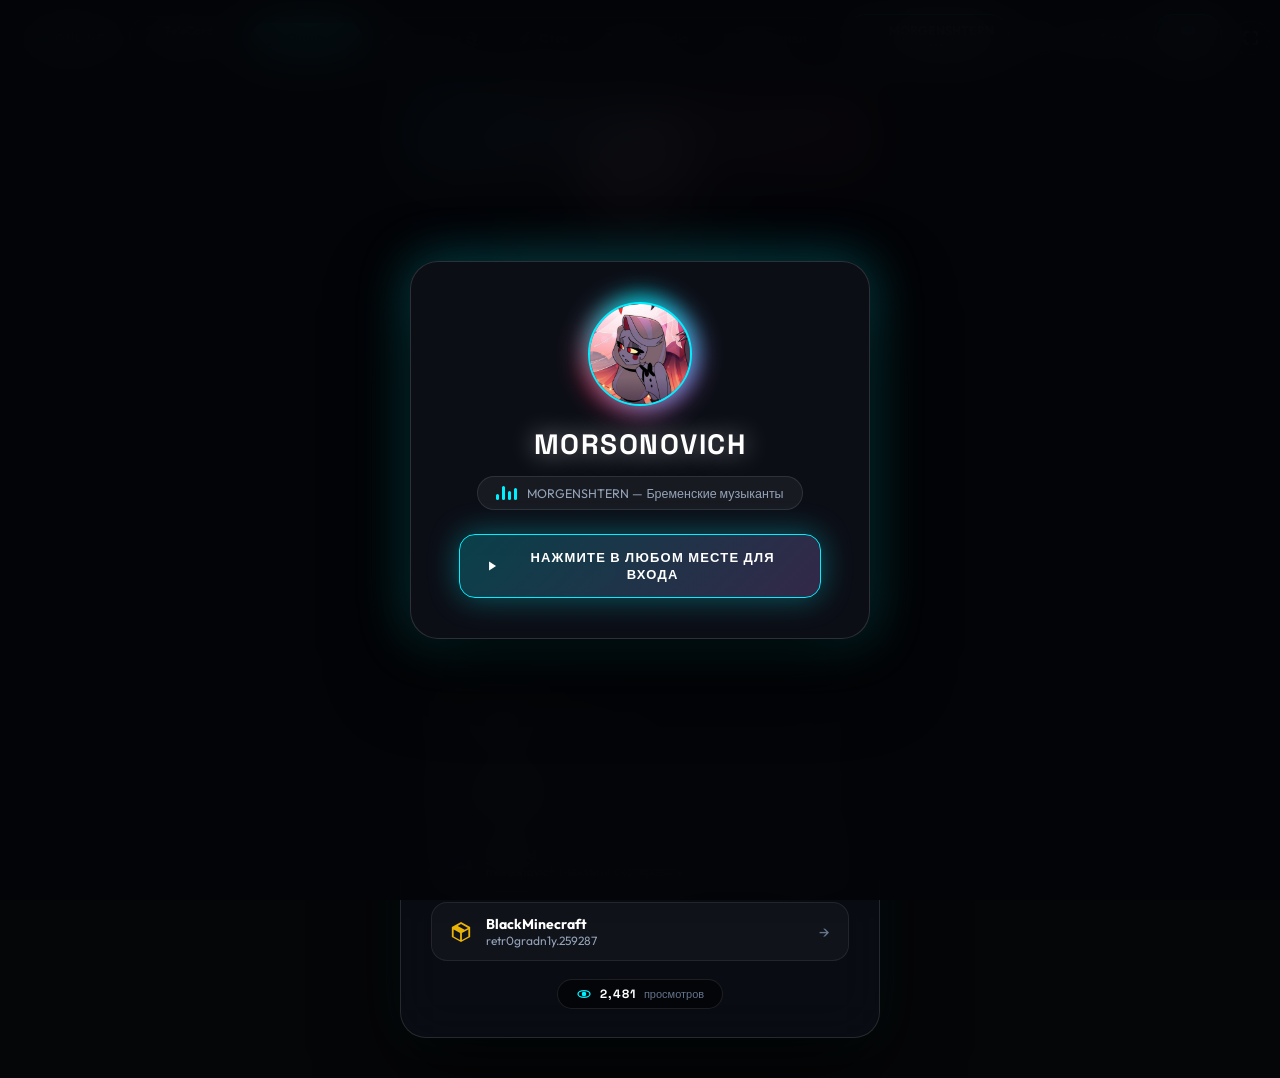
==== commit e52e36d2: "Add files via upload" ====
--- a/index.html
+++ b/index.html
@@ -1,1798 +1,1004 @@
-<!DOCTYPE html>
-<html lang="ru">
-<head>
-  <meta charset="UTF-8">
-  <meta name="viewport" content="width=device-width, initial-scale=1.0, maximum-scale=1.0, user-scalable=no">
-  <meta http-equiv="Cache-Control" content="no-cache, no-store, must-revalidate">
-  <meta http-equiv="Pragma" content="no-cache">
-  <meta http-equiv="Expires" content="0">
-  <title id="dynamicTitle">Morsonovich</title>
-  
-  <link rel="icon" type="image/png" href="avatar.png">
-
-  <!-- fonts -->
-  <link rel="preconnect" href="https://fonts.googleapis.com">
-  <link rel="preconnect" href="https://fonts.gstatic.com" crossorigin>
-  <link href="https://fonts.googleapis.com/css2?family=JetBrains+Mono:ital,wght@0,400;0,500;0,600;0,700;1,400&family=Outfit:wght@300;400;500;600;700;800&family=Space+Grotesk:wght@500;600;700&display=swap" rel="stylesheet">
-
-  <link rel="stylesheet" href="style.css?v=4.0">
-</head>
-<body data-theme="cyan">
-
-  <!-- splash screen (audio unlock) -->
-  <div id="enterOverlay" class="enter-overlay">
-    <div class="enter-box">
-      <div class="enter-top-meta">
-        <span class="enter-sys-tag">SYS // MORSONOVICH.IO</span>
-        <span class="enter-status-dot"><span></span>ONLINE</span>
-      </div>
-
-      <div class="enter-avatar-wrap">
-        <div class="enter-avatar-ring"></div>
-        <img src="avatar.png" alt="Morsonovich" class="enter-avatar-img">
-      </div>
-
-      <div class="enter-user">
-        <span class="enter-name">Morsonovich</span>
-        <span class="enter-sub">Артём &bull; Морс &bull; Ex-MintStudio</span>
-      </div>
-
-      <div class="enter-track-badge">
-        <div class="enter-wave">
-          <span></span><span></span><span></span><span></span>
-        </div>
-        <span id="splashTrackTitle">MORGENSHTERN — Бременские музыканты</span>
-      </div>
-
-      <div class="enter-btn-pulse">
-        <svg viewBox="0 0 24 24" width="14" height="14" fill="currentColor">
-          <path d="M8 5v14l11-7z"/>
-        </svg>
-        <span>НАЖМИТЕ ДЛЯ ВХОДА В ПОРТФОЛИО</span>
-      </div>
-    </div>
-  </div>
-
-  <!-- background video & atmospheric layers -->
-  <div class="video-container">
-    <video id="backgroundVideo" muted loop playsinline autoplay preload="auto">
-      <source src="background.mp4" type="video/mp4">
-    </video>
-    <canvas id="matrixCanvas" class="matrix-canvas"></canvas>
-    <div class="video-grid-overlay"></div>
-    <div class="video-overlay"></div>
-  </div>
-
-  <!-- audio -->
-  <audio id="bgAudio" loop preload="auto" playsinline webkit-playsinline>
-    <source src="bremenskie.mp3" type="audio/mpeg">
-  </audio>
-
-  <!-- top navigation -->
-  <header class="top-nav">
-    <div class="top-left-group">
-      <div class="brand-badge" id="brandHomeBtn" title="На главную">
-        <span class="pulse-dot"></span>
-        <span class="brand-mono">MORSONOVICH</span>
-      </div>
-      <div class="presence-badge" title="Текущий фокус разработки">
-        <span class="presence-label">BUILD:</span>
-        <span class="presence-text">TeleCord v2.0</span>
-      </div>
-    </div>
-
-    <!-- navigation tabs -->
-    <nav class="nav-tabs-pill" aria-label="Разделы портфолио">
-      <button class="nav-tab active" data-tab="bio" id="tabBio">
-        <span class="tab-idx">01</span>
-        <span class="tab-label">Профиль</span>
-      </button>
-      <button class="nav-tab" data-tab="projects" id="tabProjects">
-        <span class="tab-idx">02</span>
-        <span class="tab-label">Проекты</span>
-        <span class="tab-count">10</span>
-      </button>
-      <button class="nav-tab" data-tab="skills" id="tabSkills">
-        <span class="tab-idx">03</span>
-        <span class="tab-label">Стек и код</span>
-      </button>
-      <button class="nav-tab" data-tab="mint" id="tabMint">
-        <span class="tab-idx">04</span>
-        <span class="tab-label">MintStudio</span>
-      </button>
-      <button class="nav-tab" data-tab="terminal" id="tabTerminal">
-        <span class="tab-idx">05</span>
-        <span class="tab-label">Терминал</span>
-      </button>
-    </nav>
-
-    <!-- controls -->
-    <div class="top-actions">
-      <!-- music control -->
-      <div class="music-control-wrap">
-        <button class="nav-btn music-btn playing" id="musicToggleBtn" title="Пауза / Воспроизведение" aria-label="Музыка">
-          <div class="equalizer-bars">
-            <span></span><span></span><span></span><span></span>
-          </div>
-          <span id="musicStatusText">MORGENSHTERN — Бременские музыканты</span>
-        </button>
-        <div class="volume-popover" id="volumePopover">
-          <div class="vol-row">
-            <span class="vol-label">VOL</span>
-            <input type="range" id="volumeSlider" min="0" max="1" step="0.05" value="0.65" class="vol-slider" aria-label="Громкость">
-            <span id="volValText" class="vol-val">65%</span>
-          </div>
-        </div>
-      </div>
-
-      <!-- interface sfx -->
-      <button class="nav-btn icon-only-btn active" id="sfxToggleBtn" title="Звуки интерфейса (UI SFX)" aria-label="Звуки интерфейса">
-        <svg id="sfxSvgOn" viewBox="0 0 24 24" width="15" height="15" fill="none" stroke="currentColor" stroke-width="2" stroke-linecap="round" stroke-linejoin="round">
-          <polygon points="11 5 6 9 2 9 2 15 6 15 11 19 11 5"/>
-          <path d="M15.54 8.46a5 5 0 0 1 0 7.07"/>
-          <path d="M19.07 4.93a10 10 0 0 1 0 14.14"/>
-        </svg>
-        <svg id="sfxSvgOff" viewBox="0 0 24 24" width="15" height="15" fill="none" stroke="currentColor" stroke-width="2" stroke-linecap="round" stroke-linejoin="round" style="display:none;">
-          <polygon points="11 5 6 9 2 9 2 15 6 15 11 19 11 5"/>
-          <line x1="23" y1="9" x2="17" y2="15"/>
-          <line x1="17" y1="9" x2="23" y2="15"/>
-        </svg>
-      </button>
-
-      <!-- accent theme -->
-      <div class="theme-dropdown-wrap">
-        <button class="nav-btn theme-btn" id="themePickerBtn" title="Акцентная схема" aria-label="Тема">
-          <span class="theme-color-dot"></span>
-          <span class="theme-text">Тема</span>
-        </button>
-        <div class="theme-popover" id="themePopover">
-          <button class="theme-choice active" data-set-theme="cyan">
-            <span class="dot" style="background: #00e5ff;"></span>
-            <span>Cyan</span>
-          </button>
-          <button class="theme-choice" data-set-theme="purple">
-            <span class="dot" style="background: #a855f7;"></span>
-            <span>Violet</span>
-          </button>
-          <button class="theme-choice" data-set-theme="mint">
-            <span class="dot" style="background: #10b981;"></span>
-            <span>Emerald</span>
-          </button>
-          <button class="theme-choice" data-set-theme="red">
-            <span class="dot" style="background: #f43f5e;"></span>
-            <span>Crimson</span>
-          </button>
-        </div>
-      </div>
-
-      <!-- contact cta -->
-      <button class="nav-btn cta-btn" id="openContactBtn" title="Связаться или обсудить заказ">
-        <svg viewBox="0 0 24 24" width="14" height="14" fill="none" stroke="currentColor" stroke-width="2" stroke-linecap="round" stroke-linejoin="round">
-          <path d="M21 15a2 2 0 0 1-2 2H7l-4 4V5a2 2 0 0 1 2-2h14a2 2 0 0 1 2 2z"/>
-        </svg>
-        <span>Связь</span>
-      </button>
-
-      <!-- fullscreen -->
-      <button class="nav-btn icon-only-btn" id="fullscreenToggleBtn" title="Полноэкранный режим" aria-label="На весь экран">
-        <svg viewBox="0 0 24 24" width="15" height="15" fill="none" stroke="currentColor" stroke-width="2" stroke-linecap="round" stroke-linejoin="round">
-          <path d="M8 3H5a2 2 0 0 0-2 2v3m18 0V5a2 2 0 0 0-2-2h-3m0 18h3a2 2 0 0 0 2-2v-3M3 16v3a2 2 0 0 0 2 2h3"/>
-        </svg>
-      </button>
-    </div>
-  </header>
-
-  <!-- main workspace -->
-  <main class="main-fullscreen">
-    
-    <!-- ==========================================
-         01 // VIEW: PROFILE & BENTO WORKSPACE
-         ========================================== -->
-    <section class="portfolio-view active" id="viewBio">
-      
-      <div class="workspace-toolbar">
-        <div class="workspace-breadcrumb">
-          <span class="mono-muted">~/morsonovich</span>
-          <span class="mono-sep">/</span>
-          <span class="mono-active">overview.sys</span>
-        </div>
-        <div class="workspace-mode-switch">
-          <button class="mode-btn active" id="modeBentoBtn" type="button" title="Полное портфолио (Bento-режим)">
-            <svg viewBox="0 0 24 24" width="13" height="13" fill="none" stroke="currentColor" stroke-width="2"><rect x="3" y="3" width="7" height="7"/><rect x="14" y="3" width="7" height="7"/><rect x="14" y="14" width="7" height="7"/><rect x="3" y="14" width="7" height="7"/></svg>
-            <span>Полный обзор</span>
-          </button>
-          <button class="mode-btn" id="modeCardBtn" type="button" title="Только карточка профиля">
-            <svg viewBox="0 0 24 24" width="13" height="13" fill="none" stroke="currentColor" stroke-width="2"><rect x="5" y="2" width="14" height="20" rx="2"/></svg>
-            <span>Карточка</span>
-          </button>
-        </div>
-      </div>
-
-      <div class="bento-layout" id="bentoLayout">
-        
-        <!-- LEFT COLUMN: IDENTITY CARD -->
-        <aside class="profile-card spotlight-card" id="staticCard">
-          <div class="card-banner">
-            <div class="banner-mesh"></div>
-            <div class="banner-grid-lines"></div>
-            <div class="banner-meta-row">
-              <span class="banner-coord">ID // 259287</span>
-              <span class="banner-tag">MORSONOVICH &bull; DEV</span>
-            </div>
-          </div>
-
-          <div class="card-content">
-            <div class="avatar-row">
-              <div class="avatar-container">
-                <div class="avatar-neon-ring"></div>
-                <img src="avatar.png" alt="Morsonovich" class="avatar-img" id="userAvatar">
-                <div class="status-badge" title="Онлайн"></div>
-              </div>
-              <div class="identity-meta-pills">
-                <span class="meta-chip"><span class="chip-dot"></span>Available for work</span>
-                <span class="meta-chip mono">Ex-MintStudio</span>
-              </div>
-            </div>
-
-            <div class="user-heading">
-              <h1 class="user-nickname">Morsonovich</h1>
-              <span class="verified-icon" title="Верифицированный разработчик">
-                <svg viewBox="0 0 24 24" width="20" height="20" fill="var(--accent)">
-                  <path d="M12 2C6.48 2 2 6.48 2 12s4.48 10 10 10 10-4.48 10-10S17.52 2 12 2zm-2 15l-5-5 1.41-1.41L10 14.17l7.59-7.59L19 8l-9 9z"/>
-                </svg>
-              </span>
-            </div>
-
-            <div class="typing-container">
-              <span class="typing-prefix">&gt;</span>
-              <span id="roleText">Артём • Морс • Морсонович</span>
-              <span class="blinking-cursor">_</span>
-            </div>
-
-            <!-- current engineering status -->
-            <div class="activity-chip">
-              <div class="activity-header">
-                <span class="activity-pulse-dot"></span>
-                <span class="activity-kicker">CURRENT FOCUS</span>
-                <span class="activity-ver">v2.0</span>
-              </div>
-              <div class="activity-details">
-                <span class="activity-title">Разрабатываю <strong>TeleCord</strong></span>
-                <span class="activity-subtitle">WebSocket Engine &bull; Синхронизация Discord и Telegram</span>
-              </div>
-            </div>
-
-            <!-- core metrics -->
-            <div class="stats-counter-grid">
-              <div class="stat-pill">
-                <span class="stat-number">15+</span>
-                <span class="stat-label">Проектов</span>
-              </div>
-              <div class="stat-pill">
-                <span class="stat-number">4</span>
-                <span class="stat-label">Языка</span>
-              </div>
-              <div class="stat-pill">
-                <span class="stat-number">3+</span>
-                <span class="stat-label">Года опыта</span>
-              </div>
-              <div class="stat-pill">
-                <span class="stat-number">50k+</span>
-                <span class="stat-label">Игроков</span>
-              </div>
-            </div>
-
-            <!-- stack pills -->
-            <div class="badge-row">
-              <span class="badge-item py">Python &bull; 3 года</span>
-              <span class="badge-item jv">Java &bull; 2 года</span>
-              <span class="badge-item rs">Rust &bull; 2 года</span>
-              <span class="badge-item js">JavaScript &bull; 2 года</span>
-              <span class="badge-item mint">Ex-MintStudio</span>
-            </div>
-
-            <!-- primary actions -->
-            <div class="hero-actions-row">
-              <button class="hero-action-btn primary" id="exploreProjectsBtn" type="button">
-                <span>Каталог проектов</span>
-                <svg viewBox="0 0 24 24" width="15" height="15" fill="none" stroke="currentColor" stroke-width="2.2"><path d="M5 12h14M12 5l7 7-7 7"/></svg>
-              </button>
-              <button class="hero-action-btn secondary" id="heroHireBtn" type="button">
-                <span>Связаться / Заказ</span>
-              </button>
-            </div>
-
-            <!-- dossier toggle -->
-            <button class="dossier-toggle-btn open" id="dossierToggleBtn" type="button">
-              <span class="dossier-btn-left">
-                <svg viewBox="0 0 24 24" width="15" height="15" fill="none" stroke="currentColor" stroke-width="2"><path d="M14 2H6a2 2 0 0 0-2 2v16a2 2 0 0 0 2 2h12a2 2 0 0 0 2-2V8z"/><polyline points="14 2 14 8 20 8"/><line x1="16" y1="13" x2="8" y2="13"/><line x1="16" y1="17" x2="8" y2="17"/></svg>
-                <span>Подробное досье обо мне</span>
-              </span>
-              <svg class="dossier-arrow" viewBox="0 0 24 24" width="15" height="15" fill="none" stroke="currentColor" stroke-width="2.2">
-                <path d="M6 9l6 6 6-6"/>
-              </svg>
-            </button>
-
-            <div class="dossier-panel open" id="dossierPanel">
-              <div class="dossier-inner">
-                <div class="dossier-item">
-                  <span class="d-title">01 // Приветствие</span>
-                  <p>Привет! Зовут меня <strong>Артём</strong>, но в больших кругах меня зовут <strong>Морс</strong>, <strong>Морсонович</strong>.</p>
-                </div>
-                <div class="dossier-item">
-                  <span class="d-title">02 // Опыт и статус</span>
-                  <p>Бывший создатель студии <strong>MintStudio</strong> (разработка плагинов для Minecraft).</p>
-                </div>
-                <div class="dossier-item">
-                  <span class="d-title">03 // Стек разработки</span>
-                  <ul>
-                    <li><strong>Python (3 года):</strong> Создание ботов Telegram, Discord, бэкенд сайтов, aiohttp, HTML/CSS/JS, FastUI, автоматизация и парсеры.</li>
-                    <li><strong>Java (2 года):</strong> Создание плагинов лёгкого и среднего уровня сложности для Minecraft (Paper / Spigot / Nexo / PacketEvents).</li>
-                    <li><strong>Rust (2 года):</strong> Создание плагинов для парсинга данных, скоростные утилиты и обработка больших объёмов данных.</li>
-                    <li><strong>JavaScript (2 года):</strong> Создание фронтенда сайтов, интерактивные интерфейсы и клиентские скрипты.</li>
-                  </ul>
-                </div>
-                <div class="dossier-item">
-                  <span class="d-title">04 // Прямая связь</span>
-                  <p>Telegram: <strong>@retr0gradn1y</strong> &bull; Discord: <strong>morsonovich</strong></p>
-                </div>
-              </div>
-            </div>
-
-            <!-- socials -->
-            <div class="social-section">
-              <div class="social-label">СВЯЗЬ И РЕСУРСЫ</div>
-
-              <div class="social-grid">
-                <a href="https://github.com/morsonovich" target="_blank" rel="noopener noreferrer" class="social-card-btn github" id="githubLink">
-                  <div class="social-card-icon">
-                    <svg viewBox="0 0 24 24" width="20" height="20" fill="currentColor">
-                      <path d="M12 2A10 10 0 0 0 2 12c0 4.42 2.87 8.17 6.84 9.5.5.08.66-.23.66-.5v-1.69c-2.77.6-3.36-1.34-3.36-1.34-.46-1.16-1.11-1.47-1.11-1.47-.91-.62.07-.6.07-.6 1 .07 1.53 1.03 1.53 1.03.87 1.52 2.34 1.07 2.91.83.1-.65.35-1.09.63-1.34-2.22-.25-4.55-1.11-4.55-4.92 0-1.11.38-2 1.03-2.71-.1-.25-.45-1.29.1-2.64 0 0 .84-.27 2.75 1.02.79-.22 1.65-.33 2.5-.33.85 0 1.71.11 2.5.33 1.91-1.29 2.75-1.02 2.75-1.02.55 1.35.2 2.39.1 2.64.65.71 1.03 1.6 1.03 2.71 0 3.82-2.34 4.66-4.57 4.91.36.31.69.92.69 1.85V21c0 .27.16.59.67.5C19.14 20.16 22 16.42 22 12A10 10 0 0 0 12 2z"/>
-                    </svg>
-                  </div>
-                  <div class="social-card-info">
-                    <div class="social-name">GitHub</div>
-                    <div class="social-handle">github.com/morsonovich</div>
-                  </div>
-                  <div class="social-arrow">&rarr;</div>
-                </a>
-
-                <a href="https://t.me/retr0gradn1y" target="_blank" rel="noopener noreferrer" class="social-card-btn telegram" id="tgLink">
-                  <div class="social-card-icon">
-                    <svg viewBox="0 0 24 24" width="20" height="20" fill="currentColor">
-                      <path d="M12 2C6.48 2 2 6.48 2 12s4.48 10 10 10 10-4.48 10-10S17.52 2 12 2zm4.64 6.8c-.15 1.58-.8 5.42-1.13 7.19-.14.75-.42 1-.68 1.03-.58.05-1.02-.38-1.58-.75-.88-.58-1.38-.94-2.23-1.5-.99-.65-.35-1.01.22-1.59.15-.15 2.71-2.48 2.76-2.69a.2.2 0 0 0-.05-.18c-.06-.05-.14-.03-.21-.02-.09.02-1.49.95-4.22 2.79-.4.27-.76.41-1.08.4-.36-.01-1.04-.2-1.55-.37-.63-.2-1.12-.31-1.08-.66.02-.18.27-.36.74-.55 2.92-1.27 4.86-2.11 5.83-2.52 2.78-1.16 3.35-1.36 3.73-1.36.08 0 .27.02.39.12.1.08.13.19.14.27-.01.06.01.24 0 .38z"/>
-                    </svg>
-                  </div>
-                  <div class="social-card-info">
-                    <div class="social-name">Telegram</div>
-                    <div class="social-handle">@retr0gradn1y</div>
-                  </div>
-                  <div class="social-arrow">&rarr;</div>
-                </a>
-
-                <button class="social-card-btn discord" id="discordCopyBtn" type="button">
-                  <div class="social-card-icon">
-                    <svg viewBox="0 0 24 24" width="20" height="20" fill="currentColor">
-                      <path d="M20.317 4.37a19.791 19.791 0 0 0-4.885-1.515.074.074 0 0 0-.079.037c-.21.375-.444.864-.608 1.25a18.27 18.27 0 0 0-5.487 0 12.64 12.64 0 0 0-.617-1.25.077.077 0 0 0-.079-.037A19.736 19.736 0 0 0 3.677 4.37a.07.07 0 0 0-.032.027C.533 9.046-.32 13.58.099 18.057a.082.082 0 0 0 .031.057 19.9 19.9 0 0 0 5.993 3.03.078.078 0 0 0 .084-.028c.462-.63.874-1.295 1.226-1.994.021-.041.001-.09-.041-.106a13.107 13.107 0 0 1-1.872-.892.077.077 0 0 1-.008-.128 10.2 10.2 0 0 0 .372-.292.074.074 0 0 1 .077-.01c3.929 1.793 8.18 1.793 12.061 0a.074.074 0 0 1 .078.01c.12.098.246.198.373.292a.077.077 0 0 1-.006.127 12.299 12.299 0 0 1-1.873.894.077.077 0 0 0-.041.107c.36.698.772 1.362 1.225 1.993a.076.076 0 0 0 .084.028 19.839 19.839 0 0 0 6.002-3.03.077.077 0 0 0 .032-.054c.5-5.177-.838-9.674-3.549-13.66a.061.061 0 0 0-.031-.028zM8.02 15.33c-1.183 0-2.157-1.085-2.157-2.419 0-1.333.956-2.419 2.157-2.419 1.21 0 2.176 1.096 2.157 2.42 0 1.333-.956 2.418-2.157 2.418zm7.975 0c-1.183 0-2.157-1.085-2.157-2.419 0-1.333.955-2.419 2.157-2.419 1.21 0 2.176 1.096 2.157 2.42 0 1.333-.946 2.418-2.157 2.418z"/>
-                    </svg>
-                  </div>
-                  <div class="social-card-info">
-                    <div class="social-name">Discord</div>
-                    <div class="social-handle" id="discordHandleText">morsonovich</div>
-                  </div>
-                  <div class="social-copy-badge">COPY</div>
-                </button>
-
-                <a href="https://black-minecraft.com/members/retr0gradn1y.259287/" target="_blank" rel="noopener noreferrer" class="social-card-btn bmc" id="bmcLink">
-                  <div class="social-card-icon bmc-icon">
-                    <svg viewBox="0 0 24 24" width="20" height="20" fill="currentColor">
-                      <path d="M12 1L2 6.5v11L12 23l10-5.5v-11L12 1zm0 2.4l7.6 4.1-3.6 2-7.6-4.1 3.6-2zm-8 6l7 3.8v7.4l-7-3.8V9.4zm16 7.4l-7 3.8v-7.4l7-3.8v7.4z"/>
-                    </svg>
-                  </div>
-                  <div class="social-card-info">
-                    <div class="social-name">BlackMinecraft</div>
-                    <div class="social-handle">retr0gradn1y.259287</div>
-                  </div>
-                  <div class="social-arrow">&rarr;</div>
-                </a>
-              </div>
-            </div>
-
-            <!-- footer views -->
-            <div class="footer-stats">
-              <div class="counter-badge">
-                <svg viewBox="0 0 24 24" width="14" height="14" fill="none" stroke="var(--accent)" stroke-width="2">
-                  <path d="M1 12s4-8 11-8 11 8 11 8-4 8-11 8-11-8-11-8z"/>
-                  <circle cx="12" cy="12" r="3"/>
-                </svg>
-                <span id="viewCountText">2,480</span>
-                <span class="views-text">просмотров</span>
-              </div>
-              <div class="counter-badge mono-clock" id="localClockBadge">--:--:--</div>
-            </div>
-          </div>
-        </aside>
-
-        <!-- RIGHT COLUMN: BENTO PORTFOLIO MODULES -->
-        <div class="bento-main-column" id="bentoMainColumn">
-          
-          <!-- MODULE 1: AUDIO DECK + QUICK TELEMETRY -->
-          <div class="bento-row-top">
-            <div class="bento-card audio-deck-card spotlight-card">
-              <div class="bento-card-head">
-                <span class="bento-kicker">AUDIO STREAM // NOW PLAYING</span>
-                <span class="audio-live-pill" id="deckStateBadge">PLAYING</span>
-              </div>
-              <div class="audio-deck-body">
-                <div class="audio-track-info">
-                  <div class="audio-play-circle" id="deckPlayBtn" role="button" tabindex="0" aria-label="Воспроизвести / Пауза">
-                    <svg id="deckPauseIcon" viewBox="0 0 24 24" width="18" height="18" fill="currentColor"><rect x="6" y="4" width="4" height="16" rx="1"/><rect x="14" y="4" width="4" height="16" rx="1"/></svg>
-                    <svg id="deckPlayIcon" viewBox="0 0 24 24" width="18" height="18" fill="currentColor" style="display:none;"><path d="M8 5v14l11-7z"/></svg>
-                  </div>
-                  <div class="audio-meta-text">
-                    <div class="audio-title">MORGENSHTERN — Бременские музыканты</div>
-                    <div class="audio-sub">bremenskie.mp3 &bull; Loop Stream</div>
-                  </div>
-                </div>
-
-                <canvas id="audioSpectrumCanvas" class="audio-spectrum-canvas" width="280" height="44"></canvas>
-
-                <div class="audio-seek-row">
-                  <span class="audio-time" id="audioCurrentTime">00:00</span>
-                  <input type="range" id="audioSeekSlider" class="audio-seek-slider" min="0" max="100" value="0" step="0.1" aria-label="Позиция трека">
-                  <span class="audio-time" id="audioDurationTime">00:00</span>
-                </div>
-              </div>
-            </div>
-
-            <div class="bento-card spec-summary-card spotlight-card">
-              <div class="bento-card-head">
-                <span class="bento-kicker">ПРОФИЛЬ РАЗРАБОТКИ</span>
-                <button class="bento-link-btn" data-goto-tab="skills" type="button">Стек и код &rarr;</button>
-              </div>
-              <div class="spec-mini-grid">
-                <div class="spec-mini-item">
-                  <div class="spec-mini-top">
-                    <span class="spec-lang py-dot">Python</span>
-                    <span class="spec-years">3 года</span>
-                  </div>
-                  <p>Telegram / Discord боты, бэкенд сайтов, aiohttp, FastUI, парсеры.</p>
-                </div>
-                <div class="spec-mini-item">
-                  <div class="spec-mini-top">
-                    <span class="spec-lang jv-dot">Java</span>
-                    <span class="spec-years">2 года</span>
-                  </div>
-                  <p>Плагины Minecraft (Paper, Spigot, Nexo, PacketEvents, кастомные GUI).</p>
-                </div>
-                <div class="spec-mini-item">
-                  <div class="spec-mini-top">
-                    <span class="spec-lang rs-dot">Rust</span>
-                    <span class="spec-years">2 года</span>
-                  </div>
-                  <p>Скоростные парсеры данных, CLI-инструменты, Tokio async.</p>
-                </div>
-                <div class="spec-mini-item">
-                  <div class="spec-mini-top">
-                    <span class="spec-lang js-dot">JavaScript</span>
-                    <span class="spec-years">2 года</span>
-                  </div>
-                  <p>Фронтенд сайтов, веб-интерфейсы, WebSockets, Canvas и скрипты.</p>
-                </div>
-              </div>
-            </div>
-          </div>
-
-          <!-- MODULE 2: FEATURED PROJECTS (NO PHOTOS, PURE TECHNICAL SPECS) -->
-          <div class="bento-card featured-projects-bento spotlight-card">
-            <div class="bento-card-head">
-              <div>
-                <span class="bento-kicker">ИЗБРАННЫЕ КЕЙСЫ // PORTFOLIO</span>
-                <h2 class="bento-section-title">Ключевые проекты и архитектура</h2>
-              </div>
-              <button class="bento-link-btn" data-goto-tab="projects" type="button">Все 10 проектов &rarr;</button>
-            </div>
-
-            <div class="bento-projects-grid">
-              <!-- Bento Project 1: TeleCord -->
-              <div class="bento-proj-item" data-modal="telecord">
-                <div class="bento-proj-top">
-                  <span class="proj-code">PRJ-01 // PYTHON</span>
-                  <span class="proj-state state-dev">v2.0 &bull; В разработке</span>
-                </div>
-                <h3 class="bento-proj-name">TeleCord Bridge Engine</h3>
-                <p class="bento-proj-desc">Двусторонний шлюз между Telegram и Discord. Синхронизация сообщений, Rich Presence, мониторинг процессов и раздача событий по WebSockets.</p>
-                <div class="bento-proj-metrics">
-                  <span>aiohttp + asyncio</span>
-                  <span>WebSockets RPC</span>
-                  <span>Low-Latency</span>
-                </div>
-              </div>
-
-              <!-- Bento Project 2: MintAntiCheat -->
-              <div class="bento-proj-item" data-modal="anticheat">
-                <div class="bento-proj-top">
-                  <span class="proj-code">PRJ-02 // JAVA 21</span>
-                  <span class="proj-state state-rel">Релиз &bull; 20.0 TPS</span>
-                </div>
-                <h3 class="bento-proj-name">MintAntiCheat</h3>
-                <p class="bento-proj-desc">Пакетный античит для Paper/Spigot на базе PacketEvents. Детекты движения и CPS-эвристики в асинхронных потоках без нагрузки на основной тик сервера.</p>
-                <div class="bento-proj-metrics">
-                  <span>PacketEvents API</span>
-                  <span>Async Checks</span>
-                  <span>Admin GUI</span>
-                </div>
-              </div>
-
-              <!-- Bento Project 3: MORSPVO -->
-              <div class="bento-proj-item" data-modal="morspvo">
-                <div class="bento-proj-top">
-                  <span class="proj-code">PRJ-03 // JAVA &bull; NEXO</span>
-                  <span class="proj-state state-excl">Towny &bull; ПВО</span>
-                </div>
-                <h3 class="bento-proj-name">MORSPVO &amp; MTownyRaid</h3>
-                <p class="bento-proj-desc">Зенитно-ракетный комплекс и рейдовая система для Towny. 54-слотовый радар воздушных целей в GUI, расчёт азимута, ракеты перехвата и 3D-модели.</p>
-                <div class="bento-proj-metrics">
-                  <span>54-Slot Radar GUI</span>
-                  <span>Nexo / ItemsAdder</span>
-                  <span>Vector Math</span>
-                </div>
-              </div>
-
-              <!-- Bento Project 4: MintTowny -->
-              <div class="bento-proj-item" data-modal="towny">
-                <div class="bento-proj-top">
-                  <span class="proj-code">PRJ-04 // ECOSYSTEM</span>
-                  <span class="proj-state state-gold">6 Модулей</span>
-                </div>
-                <h3 class="bento-proj-name">MintTowny — Модульная империя</h3>
-                <p class="bento-proj-desc">Комплекс из 6 плагинов для военно-политических серверов: Babel, Camps, Colonists (Citizens NPC), Blueprint (FAWE), Builds и Levels.</p>
-                <div class="bento-proj-metrics">
-                  <span>Towny API</span>
-                  <span>FAWE Schematics</span>
-                  <span>Citizens NPC</span>
-                </div>
-              </div>
-            </div>
-          </div>
-
-          <!-- MODULE 3: MINTSTUDIO SUMMARY & ENGINEERING STANDARDS -->
-          <div class="bento-row-bottom">
-            <div class="bento-card mint-preview-card spotlight-card">
-              <div class="bento-card-head">
-                <span class="bento-kicker">СТУДИЯ РАЗРАБОТКИ // ARCHIVE</span>
-                <button class="bento-link-btn" data-goto-tab="mint" type="button">Реестр плагинов &rarr;</button>
-              </div>
-              <div class="mint-bento-content">
-                <div class="mint-bento-title-row">
-                  <h3>MintStudio (Ex-Founder)</h3>
-                  <span class="mint-year-range">2023 — 2025</span>
-                </div>
-                <p>Создание кастомных плагинов, боевых механик, античитов и RPG-систем для комплексов серверов Minecraft. Полный цикл: от пакетного уровня до интеграции с ресурспаками Nexo и ItemsAdder.</p>
-                <div class="mint-mini-pills">
-                  <span>MintAntiCheat</span>
-                  <span>MORSPVO</span>
-                  <span>MintTowny (x6)</span>
-                  <span>MorsGuns</span>
-                  <span>MetaUpgrades</span>
-                  <span>MintAnomalies</span>
-                  <span>MintSpheres</span>
-                  <span>MintAlchemy</span>
-                  <span>MintDrugs</span>
-                </div>
-              </div>
-            </div>
-
-            <div class="bento-card quick-term-card spotlight-card">
-              <div class="bento-card-head">
-                <span class="bento-kicker">CLI // БЫСТРЫЙ ДОСТУП</span>
-                <button class="bento-link-btn" data-goto-tab="terminal" type="button">Открыть zsh &rarr;</button>
-              </div>
-              <div class="mini-code-box">
-                <div class="code-line"><span class="c-prompt">mors@pc:~$</span> <span class="c-cmd">whoami --stack</span></div>
-                <div class="code-line c-out">user:     Артём (Морс / Морсонович)</div>
-                <div class="code-line c-out">python:   3y [aiohttp, aiogram3, discord.py, FastUI]</div>
-                <div class="code-line c-out">java:     2y [PaperMC, Spigot, PacketEvents, Nexo]</div>
-                <div class="code-line c-out">rust:     2y [Tokio, Serde, CLI Data Parsers]</div>
-                <div class="code-line c-out">js:       2y [ES6+, WebSockets, Canvas, UI]</div>
-              </div>
-              <div class="quick-term-actions">
-                <button class="qt-btn" data-goto-tab="terminal" type="button">Консоль</button>
-                <button class="qt-btn" id="bentoMatrixBtn" type="button">Matrix FX</button>
-                <button class="qt-btn" id="bentoCatBtn" type="button">Позвать кота</button>
-              </div>
-            </div>
-          </div>
-
-        </div>
-      </div>
-    </section>
-
-    <!-- ==========================================
-         02 // VIEW: PROJECTS CATALOG (NO PHOTOS!)
-         ========================================== -->
-    <section class="portfolio-view" id="viewProjects">
-      <div class="showcase-container">
-        
-        <div class="section-top-bar">
-          <div class="section-title-block">
-            <span class="showcase-kicker">02 // ПРОЕКТЫ И РАЗРАБОТКИ</span>
-            <h2 class="showcase-heading">Инженерный каталог проектов</h2>
-            <p class="showcase-desc">Серверные плагины для Minecraft (PaperMC / PacketEvents / Nexo), асинхронные мосты и боты на Python, парсеры на Rust и фронтенд-системы.</p>
-          </div>
-
-          <div class="catalog-summary-box">
-            <div class="cat-stat">
-              <span class="cat-stat-val">10</span>
-              <span class="cat-stat-lbl">Кейсов в базе</span>
-            </div>
-            <div class="cat-stat-sep"></div>
-            <div class="cat-stat">
-              <span class="cat-stat-val">15+</span>
-              <span class="cat-stat-lbl">Модулей и плагинов</span>
-            </div>
-          </div>
-        </div>
-
-        <!-- filter & search bar -->
-        <div class="filter-controls-row">
-          <div class="filter-pills" id="projectFilterPills">
-            <button class="filter-pill active" data-filter="all">Все проекты (10)</button>
-            <button class="filter-pill" data-filter="minecraft">Minecraft / Java (7)</button>
-            <button class="filter-pill" data-filter="python">Python &amp; Боты (2)</button>
-            <button class="filter-pill" data-filter="rust">Rust &amp; CLI (1)</button>
-          </div>
-
-          <div class="search-input-wrap">
-            <svg viewBox="0 0 24 24" width="15" height="15" fill="none" stroke="currentColor" stroke-width="2">
-              <circle cx="11" cy="11" r="8"/>
-              <path d="m21 21-4.35-4.35"/>
-            </svg>
-            <input type="text" id="projectSearchInput" placeholder="Поиск по названию, API или стеку..." aria-label="Поиск проектов">
-          </div>
-        </div>
-
-        <!-- projects technical grid (zero fake photos, full technical documentation) -->
-        <div class="projects-grid" id="projectsGrid">
-          
-          <!-- 01: TeleCord -->
-          <article class="project-card spotlight-card" data-category="python" data-project-id="telecord">
-            <div class="project-card-header">
-              <div class="proj-id-group">
-                <span class="proj-index">PRJ-01</span>
-                <span class="proj-domain">PYTHON // BRIDGE ENGINE</span>
-              </div>
-              <span class="project-badge status-progress">v2.0 &bull; В разработке</span>
-            </div>
-
-            <div class="project-body">
-              <div class="project-title-row">
-                <h3 class="project-title">TeleCord</h3>
-                <span class="project-year">2026</span>
-              </div>
-              <p class="project-summary">Асинхронный мост между Telegram и Discord. Синхронизирует сообщения, медиа и статус активности (Rich Presence), сканирует запущенные процессы и раздаёт события в реальном времени через WebSockets.</p>
-
-              <div class="project-specs-strip">
-                <div class="spec-cell">
-                  <span class="spec-k">ЯДРО</span>
-                  <span class="spec-v">aiohttp + asyncio</span>
-                </div>
-                <div class="spec-cell">
-                  <span class="spec-k">ПРОТОКОЛ</span>
-                  <span class="spec-v">WebSockets / RPC</span>
-                </div>
-                <div class="spec-cell">
-                  <span class="spec-k">ЗАДЕРЖКА</span>
-                  <span class="spec-v">&lt; 15 ms</span>
-                </div>
-              </div>
-
-              <div class="project-code-snippet">
-                <div class="snippet-head"><span>bridge/ws_dispatcher.py</span><span>Python 3.12</span></div>
-                <pre><code>async def broadcast_presence(proc_state: ProcessInfo):
-    payload = {"op": "PRESENCE_SYNC", "data": proc_state.to_dict()}
-    await asyncio.gather(*(ws.send_json(payload) for ws in clients))</code></pre>
-              </div>
-
-              <div class="project-tags">
-                <span class="tag">Python 3.12</span>
-                <span class="tag">aiohttp</span>
-                <span class="tag">WebSockets</span>
-                <span class="tag">Discord RPC</span>
-                <span class="tag">Telegram API</span>
-              </div>
-
-              <div class="project-footer">
-                <button class="card-btn detail-btn" type="button" data-modal="telecord">
-                  <span>Архитектура и детали</span>
-                  <svg viewBox="0 0 24 24" width="14" height="14" fill="none" stroke="currentColor" stroke-width="2.2"><path d="M5 12h14M12 5l7 7-7 7"/></svg>
-                </button>
-                <a href="https://github.com/morsonovich" target="_blank" rel="noopener noreferrer" class="card-btn-icon" title="GitHub">
-                  <svg viewBox="0 0 24 24" width="17" height="17" fill="currentColor"><path d="M12 2A10 10 0 0 0 2 12c0 4.42 2.87 8.17 6.84 9.5.5.08.66-.23.66-.5v-1.69c-2.77.6-3.36-1.34-3.36-1.34-.46-1.16-1.11-1.47-1.11-1.47-.91-.62.07-.6.07-.6 1 .07 1.53 1.03 1.53 1.03.87 1.52 2.34 1.07 2.91.83.1-.65.35-1.09.63-1.34-2.22-.25-4.55-1.11-4.55-4.92 0-1.11.38-2 1.03-2.71-.1-.25-.45-1.29.1-2.64 0 0 .84-.27 2.75 1.02.79-.22 1.65-.33 2.5-.33.85 0 1.71.11 2.5.33 1.91-1.29 2.75-1.02 2.75-1.02.55 1.35.2 2.39.1 2.64.65.71 1.03 1.6 1.03 2.71 0 3.82-2.34 4.66-4.57 4.91.36.31.69.92.69 1.85V21c0 .27.16.59.67.5C19.14 20.16 22 16.42 22 12A10 10 0 0 0 12 2z"/></svg>
-                </a>
-              </div>
-            </div>
-          </article>
-
-          <!-- 02: MintAntiCheat -->
-          <article class="project-card spotlight-card" data-category="minecraft" data-project-id="anticheat">
-            <div class="project-card-header">
-              <div class="proj-id-group">
-                <span class="proj-index">PRJ-02</span>
-                <span class="proj-domain">JAVA // PACKET SECURITY</span>
-              </div>
-              <span class="project-badge status-release">Релиз &bull; 20.0 TPS</span>
-            </div>
-
-            <div class="project-body">
-              <div class="project-title-row">
-                <h3 class="project-title">MintAntiCheat</h3>
-                <span class="project-year">2025</span>
-              </div>
-              <p class="project-summary">Серверный пакетный античит для Paper/Spigot. Перехватывает сетевые пакеты через PacketEvents в Netty-потоке и выявляет Fly, Speed, Step, NoSlow, AutoClicker и Killaura без просадки TPS.</p>
-
-              <div class="project-specs-strip">
-                <div class="spec-cell">
-                  <span class="spec-k">УРОВЕНЬ</span>
-                  <span class="spec-v">Netty / PacketEvents</span>
-                </div>
-                <div class="spec-cell">
-                  <span class="spec-k">НАГРУЗКА</span>
-                  <span class="spec-v">&lt; 0.04 ms / tick</span>
-                </div>
-                <div class="spec-cell">
-                  <span class="spec-k">КОНТРОЛЬ</span>
-                  <span class="spec-v">GUI + Webhooks</span>
-                </div>
-              </div>
-
-              <div class="project-code-snippet">
-                <div class="snippet-head"><span>check/movement/PredictionCheck.java</span><span>Java 21</span></div>
-                <pre><code>public void onPacketReceive(PacketReceiveEvent event) {
-    if (!WrapperPlayClientPlayerFlying.isFlying(event.getPacketType())) return;
-    playerData.getMovementProcessor().VerifyDeltaXZ(event);
-}</code></pre>
-              </div>
-
-              <div class="project-tags">
-                <span class="tag">Java 21</span>
-                <span class="tag">PaperMC</span>
-                <span class="tag">PacketEvents</span>
-                <span class="tag">CPS Heuristics</span>
-                <span class="tag">Admin GUI</span>
-              </div>
-
-              <div class="project-footer">
-                <button class="card-btn detail-btn" type="button" data-modal="anticheat">
-                  <span>Архитектура и детали</span>
-                  <svg viewBox="0 0 24 24" width="14" height="14" fill="none" stroke="currentColor" stroke-width="2.2"><path d="M5 12h14M12 5l7 7-7 7"/></svg>
-                </button>
-              </div>
-            </div>
-          </article>
-
-          <!-- 03: MORSPVO & MTownyRaid -->
-          <article class="project-card spotlight-card" data-category="minecraft" data-project-id="morspvo">
-            <div class="project-card-header">
-              <div class="proj-id-group">
-                <span class="proj-index">PRJ-03</span>
-                <span class="proj-domain">JAVA // WARFARE &amp; NEXO</span>
-              </div>
-              <span class="project-badge status-exclusive">ПВО и рейды</span>
-            </div>
-
-            <div class="project-body">
-              <div class="project-title-row">
-                <h3 class="project-title">MORSPVO &amp; MTownyRaid</h3>
-                <span class="project-year">2025</span>
-              </div>
-              <p class="project-summary">Комплекс противовоздушной обороны и рейдовых механик для Towny-серверов. 54-слотовый радар в GUI с расчётом пеленга, зенитные комплексы, ракеты перехвата, сирены и 3D-модели под Nexo / ItemsAdder.</p>
-
-              <div class="project-specs-strip">
-                <div class="spec-cell">
-                  <span class="spec-k">РАДАР</span>
-                  <span class="spec-v">54-Slot Matrix GUI</span>
-                </div>
-                <div class="spec-cell">
-                  <span class="spec-k">РЕСУРСПАК</span>
-                  <span class="spec-v">Nexo &amp; ItemsAdder</span>
-                </div>
-                <div class="spec-cell">
-                  <span class="spec-k">ФИЗИКА</span>
-                  <span class="spec-v">3D Homing Vector</span>
-                </div>
-              </div>
-
-              <div class="project-code-snippet">
-                <div class="snippet-head"><span>radar/RadarGridProjector.java</span><span>Java 21</span></div>
-                <pre><code>int slotX = Math.clamp(4 + (int) Math.round(relX / radarScale), 0, 8);
-int slotY = Math.clamp(2 + (int) Math.round(relZ / radarScale), 0, 5);
-gui.setItem(slotY * 9 + slotX, TargetBlipIcon.from(entity));</code></pre>
-              </div>
-
-              <div class="project-tags">
-                <span class="tag">Java</span>
-                <span class="tag">Nexo Pack</span>
-                <span class="tag">ItemsAdder</span>
-                <span class="tag">Towny API</span>
-                <span class="tag">Radar Math</span>
-              </div>
-
-              <div class="project-footer">
-                <button class="card-btn detail-btn" type="button" data-modal="morspvo">
-                  <span>Архитектура и детали</span>
-                  <svg viewBox="0 0 24 24" width="14" height="14" fill="none" stroke="currentColor" stroke-width="2.2"><path d="M5 12h14M12 5l7 7-7 7"/></svg>
-                </button>
-                <a href="https://black-minecraft.com/members/retr0gradn1y.259287/" target="_blank" rel="noopener noreferrer" class="card-btn-icon" title="BlackMinecraft">
-                  <svg viewBox="0 0 24 24" width="17" height="17" fill="currentColor"><path d="M12 1L2 6.5v11L12 23l10-5.5v-11L12 1zm0 2.4l7.6 4.1-3.6 2-7.6-4.1 3.6-2zm-8 6l7 3.8v7.4l-7-3.8V9.4zm16 7.4l-7 3.8v-7.4l7-3.8v7.4z"/></svg>
-                </a>
-              </div>
-            </div>
-          </article>
-
-          <!-- 04: MintTowny -->
-          <article class="project-card spotlight-card" data-category="minecraft" data-project-id="towny">
-            <div class="project-card-header">
-              <div class="proj-id-group">
-                <span class="proj-index">PRJ-04</span>
-                <span class="proj-domain">JAVA // TOWNY SUITE</span>
-              </div>
-              <span class="project-badge status-gold">6 Модулей</span>
-            </div>
-
-            <div class="project-body">
-              <div class="project-title-row">
-                <h3 class="project-title">MintTowny — Модульная империя</h3>
-                <span class="project-year">2024–2025</span>
-              </div>
-              <p class="project-summary">Модульная экосистема из 6 плагинов для серверов Towny: Babel (башни баффов), Camps (осадные лагеря), Colonists (NPC-поселенцы), Blueprint (строительство по чертежам FAWE), Builds и Levels.</p>
-
-              <div class="project-specs-strip">
-                <div class="spec-cell">
-                  <span class="spec-k">СОСТАВ</span>
-                  <span class="spec-v">6 Core-плагинов</span>
-                </div>
-                <div class="spec-cell">
-                  <span class="spec-k">ИНТЕГРАЦИИ</span>
-                  <span class="spec-v">Towny + FAWE + NPC</span>
-                </div>
-                <div class="spec-cell">
-                  <span class="spec-k">ХРАНЕНИЕ</span>
-                  <span class="spec-v">SQLite / HikariCP</span>
-                </div>
-              </div>
-
-              <div class="project-code-snippet">
-                <div class="snippet-head"><span>mint-towny-suite/modules.yml</span><span>Architecture</span></div>
-                <pre><code>modules: [Babel, Camps, Colonists, Blueprint, Builds, Levels]
-hooks:   { towny: ">=0.100", fawe: "async-paste", citizens: true }</code></pre>
-              </div>
-
-              <div class="project-tags">
-                <span class="tag">Java 21</span>
-                <span class="tag">Towny API</span>
-                <span class="tag">Citizens NPC</span>
-                <span class="tag">FAWE</span>
-                <span class="tag">SQLite</span>
-              </div>
-
-              <div class="project-footer">
-                <button class="card-btn detail-btn" type="button" data-modal="towny">
-                  <span>Архитектура и детали</span>
-                  <svg viewBox="0 0 24 24" width="14" height="14" fill="none" stroke="currentColor" stroke-width="2.2"><path d="M5 12h14M12 5l7 7-7 7"/></svg>
-                </button>
-              </div>
-            </div>
-          </article>
-
-          <!-- 05: MorsGuns -->
-          <article class="project-card spotlight-card" data-category="minecraft" data-project-id="guns">
-            <div class="project-card-header">
-              <div class="proj-id-group">
-                <span class="proj-index">PRJ-05</span>
-                <span class="proj-domain">JAVA // BALLISTICS ENGINE</span>
-              </div>
-              <span class="project-badge status-release">Оружейный движок</span>
-            </div>
-
-            <div class="project-body">
-              <div class="project-title-row">
-                <h3 class="project-title">MorsGuns</h3>
-                <span class="project-year">2025</span>
-              </div>
-              <p class="project-summary">Оружейный плагин с расчётом баллистики, процедурной отдачей камеры, динамическим разбросом, пробитием препятствий, звуками затвора и 3D-моделями под Nexo и ItemsAdder.</p>
-
-              <div class="project-specs-strip">
-                <div class="spec-cell">
-                  <span class="spec-k">ТРАССИРОВКА</span>
-                  <span class="spec-v">Raycast + Hitbox</span>
-                </div>
-                <div class="spec-cell">
-                  <span class="spec-k">ОТДАЧА</span>
-                  <span class="spec-v">Packet Camera Pitch</span>
-                </div>
-                <div class="spec-cell">
-                  <span class="spec-k">КОНФИГИ</span>
-                  <span class="spec-v">Модульный YAML</span>
-                </div>
-              </div>
-
-              <div class="project-code-snippet">
-                <div class="snippet-head"><span>ballistics/RayTraceSolver.java</span><span>Java 21</span></div>
-                <pre><code>RayTraceResult hit = world.rayTrace(muzzlePos, dirWithSpread,
-    weapon.getRange(), FluidCollisionMode.NEVER, true, 0.15, filter);</code></pre>
-              </div>
-
-              <div class="project-tags">
-                <span class="tag">Java</span>
-                <span class="tag">Raycasting</span>
-                <span class="tag">3D Models</span>
-                <span class="tag">Recoil Math</span>
-                <span class="tag">Nexo / ItemsAdder</span>
-              </div>
-
-              <div class="project-footer">
-                <button class="card-btn detail-btn" type="button" data-modal="guns">
-                  <span>Архитектура и детали</span>
-                  <svg viewBox="0 0 24 24" width="14" height="14" fill="none" stroke="currentColor" stroke-width="2.2"><path d="M5 12h14M12 5l7 7-7 7"/></svg>
-                </button>
-              </div>
-            </div>
-          </article>
-
-          <!-- 06: MetaUpgrades -->
-          <article class="project-card spotlight-card" data-category="minecraft" data-project-id="metaupgrades">
-            <div class="project-card-header">
-              <div class="proj-id-group">
-                <span class="proj-index">PRJ-06</span>
-                <span class="proj-domain">JAVA // RPG PROGRESSION</span>
-              </div>
-              <span class="project-badge status-gold">RPG Древо</span>
-            </div>
-
-            <div class="project-body">
-              <div class="project-title-row">
-                <h3 class="project-title">MetaUpgrades</h3>
-                <span class="project-year">2025</span>
-              </div>
-              <p class="project-summary">RPG-система прокачки персонажа с разветвлённым деревом навыков в кастомном GUI, проверкой графа зависимостей, визуальными эффектами частиц и гибкой настройкой веток в YAML.</p>
-
-              <div class="project-specs-strip">
-                <div class="spec-cell">
-                  <span class="spec-k">СТРУКТУРА</span>
-                  <span class="spec-v">DAG Skill Graph</span>
-                </div>
-                <div class="spec-cell">
-                  <span class="spec-k">ИНТЕРФЕЙС</span>
-                  <span class="spec-v">Scrollable GUI</span>
-                </div>
-                <div class="spec-cell">
-                  <span class="spec-k">ЭКОНОМИКА</span>
-                  <span class="spec-v">Vault + PAPI</span>
-                </div>
-              </div>
-
-              <div class="project-code-snippet">
-                <div class="snippet-head"><span>tree/SkillNodeValidator.java</span><span>Java 21</span></div>
-                <pre><code>public boolean canUnlock(PlayerProfile p, SkillNode node) {
-    return p.getPoints() >= node.cost() && p.hasAllParents(node.parents());
-}</code></pre>
-              </div>
-
-              <div class="project-tags">
-                <span class="tag">Java</span>
-                <span class="tag">Custom GUI Canvas</span>
-                <span class="tag">Skill Tree</span>
-                <span class="tag">Vault API</span>
-                <span class="tag">YAML Engine</span>
-              </div>
-
-              <div class="project-footer">
-                <button class="card-btn detail-btn" type="button" data-modal="metaupgrades">
-                  <span>Архитектура и детали</span>
-                  <svg viewBox="0 0 24 24" width="14" height="14" fill="none" stroke="currentColor" stroke-width="2.2"><path d="M5 12h14M12 5l7 7-7 7"/></svg>
-                </button>
-              </div>
-            </div>
-          </article>
-
-          <!-- 07: MintAnomalies & MintSpheres -->
-          <article class="project-card spotlight-card" data-category="minecraft" data-project-id="anomalies">
-            <div class="project-card-header">
-              <div class="proj-id-group">
-                <span class="proj-index">PRJ-07</span>
-                <span class="proj-domain">JAVA // ANARCHY &amp; RPG</span>
-              </div>
-              <span class="project-badge status-release">MintStudio Релиз</span>
-            </div>
-
-            <div class="project-body">
-              <div class="project-title-row">
-                <h3 class="project-title">MintAnomalies &amp; MintSpheres</h3>
-                <span class="project-year">2024</span>
-              </div>
-              <p class="project-summary">Связка плагинов для анархии и RPG-серверов: генерация опасных аномальных зон с физикой притяжения/радиации, спавн артефактов и боевые сферы/талисманы в левую руку с кастомными атрибутами.</p>
-
-              <div class="project-specs-strip">
-                <div class="spec-cell">
-                  <span class="spec-k">ГЕНЕРАЦИЯ</span>
-                  <span class="spec-v">Dynamic Zones</span>
-                </div>
-                <div class="spec-cell">
-                  <span class="spec-k">РЕНДЕР</span>
-                  <span class="spec-v">Async Particles</span>
-                </div>
-                <div class="spec-cell">
-                  <span class="spec-k">ПРЕДМЕТЫ</span>
-                  <span class="spec-v">NBT / PDC Attributes</span>
-                </div>
-              </div>
-
-              <div class="project-code-snippet">
-                <div class="snippet-head"><span>anomaly/VortexZoneTick.java</span><span>Java</span></div>
-                <pre><code>Vector pull = center.toVector().subtract(ent.getLocation().toVector())
-    .normalize().multiply(strength / Math.max(1.0, dist));</code></pre>
-              </div>
-
-              <div class="project-tags">
-                <span class="tag">Java</span>
-                <span class="tag">PaperMC</span>
-                <span class="tag">Particle Math</span>
-                <span class="tag">PersistentDataContainer</span>
-              </div>
-
-              <div class="project-footer">
-                <button class="card-btn detail-btn" type="button" data-modal="anomalies">
-                  <span>Архитектура и детали</span>
-                  <svg viewBox="0 0 24 24" width="14" height="14" fill="none" stroke="currentColor" stroke-width="2.2"><path d="M5 12h14M12 5l7 7-7 7"/></svg>
-                </button>
-              </div>
-            </div>
-          </article>
-
-          <!-- 08: MintAlchemy & MintDrugs -->
-          <article class="project-card spotlight-card" data-category="minecraft" data-project-id="alchemy">
-            <div class="project-card-header">
-              <div class="proj-id-group">
-                <span class="proj-index">PRJ-08</span>
-                <span class="proj-domain">JAVA // CUSTOM MECHANICS</span>
-              </div>
-              <span class="project-badge status-release">MintStudio Релиз</span>
-            </div>
-
-            <div class="project-body">
-              <div class="project-title-row">
-                <h3 class="project-title">MintAlchemy &amp; MintDrugs</h3>
-                <span class="project-year">2024</span>
-              </div>
-              <p class="project-summary">Плагины нестандартной алхимии и крафтовых стимуляторов для приватных и RP/анархия-серверов. Многоэтапная варка с контролем температуры, временем экстракции и комбинированными баффами.</p>
-
-              <div class="project-specs-strip">
-                <div class="spec-cell">
-                  <span class="spec-k">МЕХАНИКА</span>
-                  <span class="spec-v">State-Machine Brew</span>
-                </div>
-                <div class="spec-cell">
-                  <span class="spec-k">ЭФФЕКТЫ</span>
-                  <span class="spec-v">Packet FOV &amp; Potions</span>
-                </div>
-                <div class="spec-cell">
-                  <span class="spec-k">РЕЦЕПТЫ</span>
-                  <span class="spec-v">Custom YAML Craft</span>
-                </div>
-              </div>
-
-              <div class="project-code-snippet">
-                <div class="snippet-head"><span>alchemy/CauldronSession.java</span><span>Java</span></div>
-                <pre><code>if (temp >= recipe.minTemp() && temp <= recipe.maxTemp()) {
-    qualityScore += 1.25 * purityMultiplier;
-}</code></pre>
-              </div>
-
-              <div class="project-tags">
-                <span class="tag">Java</span>
-                <span class="tag">Spigot / Paper</span>
-                <span class="tag">Custom Brewing</span>
-                <span class="tag">State Machine</span>
-              </div>
-
-              <div class="project-footer">
-                <button class="card-btn detail-btn" type="button" data-modal="alchemy">
-                  <span>Архитектура и детали</span>
-                  <svg viewBox="0 0 24 24" width="14" height="14" fill="none" stroke="currentColor" stroke-width="2.2"><path d="M5 12h14M12 5l7 7-7 7"/></svg>
-                </button>
-              </div>
-            </div>
-          </article>
-
-          <!-- 09: Rust Data Parsers -->
-          <article class="project-card spotlight-card" data-category="rust" data-project-id="rustparser">
-            <div class="project-card-header">
-              <div class="proj-id-group">
-                <span class="proj-index">PRJ-09</span>
-                <span class="proj-domain">RUST // HIGH-SPEED CLI</span>
-              </div>
-              <span class="project-badge status-rust">CLI Утилиты</span>
-            </div>
-
-            <div class="project-body">
-              <div class="project-title-row">
-                <h3 class="project-title">Rust Data Parsers</h3>
-                <span class="project-year">2025–2026</span>
-              </div>
-              <p class="project-summary">Набор высокоскоростных консольных утилит и модулей на Rust для потокового парсинга, фильтрации и нормализации больших объёмов данных (JSON, серверные логи, дампы) с минимальным потреблением RAM.</p>
-
-              <div class="project-specs-strip">
-                <div class="spec-cell">
-                  <span class="spec-k">РАНТАЙМ</span>
-                  <span class="spec-v">Tokio + Rayon</span>
-                </div>
-                <div class="spec-cell">
-                  <span class="spec-k">ПАМЯТЬ</span>
-                  <span class="spec-v">Zero-Copy Serde</span>
-                </div>
-                <div class="spec-cell">
-                  <span class="spec-k">СБОРКА</span>
-                  <span class="spec-v">Native Binary</span>
-                </div>
-              </div>
-
-              <div class="project-code-snippet">
-                <div class="snippet-head"><span>src/pipeline.rs</span><span>Rust 2021</span></div>
-                <pre><code>pub fn parse_chunk&lt;'a&gt;(raw: &amp;'a [u8]) -&gt; Result&lt;Vec&lt;Record&lt;'a&gt;&gt;, Error&gt; {
-    raw.par_split(|&amp;b| b == b'\n').filter_map(Record::from_slice).collect()
-}</code></pre>
-              </div>
-
-              <div class="project-tags">
-                <span class="tag">Rust 2021</span>
-                <span class="tag">Tokio Async</span>
-                <span class="tag">Serde</span>
-                <span class="tag">Rayon</span>
-                <span class="tag">CLI</span>
-              </div>
-
-              <div class="project-footer">
-                <button class="card-btn detail-btn" type="button" data-modal="rustparser">
-                  <span>Архитектура и детали</span>
-                  <svg viewBox="0 0 24 24" width="14" height="14" fill="none" stroke="currentColor" stroke-width="2.2"><path d="M5 12h14M12 5l7 7-7 7"/></svg>
-                </button>
-              </div>
-            </div>
-          </article>
-
-          <!-- 10: Telegram & Discord Bots + FastUI -->
-          <article class="project-card spotlight-card" data-category="python" data-project-id="pybots">
-            <div class="project-card-header">
-              <div class="proj-id-group">
-                <span class="proj-index">PRJ-10</span>
-                <span class="proj-domain">PYTHON // BOTS &amp; BACKEND</span>
-              </div>
-              <span class="project-badge status-release">Production</span>
-            </div>
-
-            <div class="project-body">
-              <div class="project-title-row">
-                <h3 class="project-title">Telegram &amp; Discord Боты / FastUI</h3>
-                <span class="project-year">2023–2026</span>
-              </div>
-              <p class="project-summary">Разработка коммерческих ботов для Telegram (aiogram 3) и Discord (discord.py), веб-бэкендов и админ-панелей на FastUI / aiohttp с интеграцией БД, платёжных шлюзов и игровых серверов.</p>
-
-              <div class="project-specs-strip">
-                <div class="spec-cell">
-                  <span class="spec-k">ФРЕЙМВОРКИ</span>
-                  <span class="spec-v">aiogram 3 / FastUI</span>
-                </div>
-                <div class="spec-cell">
-                  <span class="spec-k">ХРАНЕНИЕ</span>
-                  <span class="spec-v">PostgreSQL / SQLite</span>
-                </div>
-                <div class="spec-cell">
-                  <span class="spec-k">ОПЫТ</span>
-                  <span class="spec-v">3 года практики</span>
-                </div>
-              </div>
-
-              <div class="project-code-snippet">
-                <div class="snippet-head"><span>bot/routers/orders.py</span><span>Python 3.12</span></div>
-                <pre><code>@router.callback_query(OrderCallback.filter(F.action == "confirm"))
-async def handle_order(call: CallbackQuery, callback_data: OrderCallback):
-    await service.dispatch_webhook(callback_data.order_id)</code></pre>
-              </div>
-
-              <div class="project-tags">
-                <span class="tag">Python</span>
-                <span class="tag">aiogram 3</span>
-                <span class="tag">discord.py</span>
-                <span class="tag">FastUI</span>
-                <span class="tag">aiohttp</span>
-              </div>
-
-              <div class="project-footer">
-                <button class="card-btn detail-btn" type="button" data-modal="pybots">
-                  <span>Архитектура и детали</span>
-                  <svg viewBox="0 0 24 24" width="14" height="14" fill="none" stroke="currentColor" stroke-width="2.2"><path d="M5 12h14M12 5l7 7-7 7"/></svg>
-                </button>
-              </div>
-            </div>
-          </article>
-
-        </div>
-      </div>
-    </section>
-
-    <!-- ==========================================
-         03 // VIEW: STACK & CODE ARCHITECTURE
-         ========================================== -->
-    <section class="portfolio-view" id="viewSkills">
-      <div class="skills-container">
-        
-        <div class="section-top-bar">
-          <div class="section-title-block">
-            <span class="showcase-kicker">03 // ТЕХНОЛОГИЧЕСКИЙ СТЕК</span>
-            <h2 class="showcase-heading">Инструменты, языки и примеры кода</h2>
-            <p class="showcase-desc">Специализация по языкам программирования, используемым библиотекам и архитектурным паттернам.</p>
-          </div>
-        </div>
-
-        <div class="skills-grid">
-          
-          <!-- Skill 1: Python -->
-          <div class="skill-card spotlight-card">
-            <div class="skill-header">
-              <div class="skill-icon py-color">
-                <svg viewBox="0 0 24 24" width="22" height="22" fill="none" stroke="currentColor" stroke-width="1.8"><path d="M12 2c-5 0-5 3-5 3v3h5v1H6s-4-.5-4 4.5S5.5 18 5.5 18H8v-2.5s-.2-3 2.8-3h5.4s2.8.2 2.8-2.5V5s.4-3-7-3z"/><path d="M12 22c5 0 5-3 5-3v-3h-5v-1h6s4 .5 4-4.5S18.5 6 18.5 6H16v2.5s.2 3-2.8 3H7.8S5 11.3 5 14v5s-.4 3 7 3z"/></svg>
-              </div>
-              <div class="skill-meta">
-                <h3 class="skill-title">Python</h3>
-                <span class="skill-exp">3 года опыта &bull; Основной стек</span>
-              </div>
-              <span class="skill-tier-badge">CORE</span>
-            </div>
-            <p class="skill-description">Создание ботов Telegram и Discord, асинхронных веб-бэкендов, интерфейсов на FastUI, парсеров и систем автоматизации.</p>
-            <ul class="skill-deliverables">
-              <li>Асинхронные сервисы и WebSocket-шлюзы (aiohttp, asyncio)</li>
-              <li>Боты любой сложности с платёжками и админками (aiogram 3, discord.py)</li>
-              <li>Веб-интерфейсы и дашборды (FastUI, REST API, HTML/CSS/JS)</li>
-            </ul>
-            <div class="skill-tags">
-              <span>Python 3.12</span><span>asyncio</span><span>aiohttp</span><span>aiogram 3</span><span>discord.py</span><span>FastUI</span><span>PostgreSQL</span>
-            </div>
-          </div>
-
-          <!-- Skill 2: Java -->
-          <div class="skill-card spotlight-card">
-            <div class="skill-header">
-              <div class="skill-icon jv-color">
-                <svg viewBox="0 0 24 24" width="22" height="22" fill="none" stroke="currentColor" stroke-width="1.8"><path d="M12 2L2 7l10 5 10-5-10-5z"/><path d="M2 17l10 5 10-5"/><path d="M2 12l10 5 10-5"/></svg>
-              </div>
-              <div class="skill-meta">
-                <h3 class="skill-title">Java / PaperMC</h3>
-                <span class="skill-exp">2 года опыта &bull; Серверные плагины</span>
-              </div>
-              <span class="skill-tier-badge">CORE</span>
-            </div>
-            <p class="skill-description">Создание плагинов лёгкого и среднего уровня сложности для Minecraft, пакетные обработчики, боевые механики и кастомные GUI.</p>
-            <ul class="skill-deliverables">
-              <li>Работа с пакетами через PacketEvents и ProtocolLib без просадки TPS</li>
-              <li>Интеграция с 3D-ресурспаками Nexo и ItemsAdder, кастомные звуки</li>
-              <li>Аддоны для Towny, FAWE, Citizens, Vault и PlaceholderAPI</li>
-            </ul>
-            <div class="skill-tags">
-              <span>Java 21</span><span>PaperMC</span><span>Spigot</span><span>PacketEvents</span><span>Nexo</span><span>ItemsAdder</span><span>Maven / Gradle</span>
-            </div>
-          </div>
-
-          <!-- Skill 3: Rust -->
-          <div class="skill-card spotlight-card">
-            <div class="skill-header">
-              <div class="skill-icon rs-color">
-                <svg viewBox="0 0 24 24" width="22" height="22" fill="none" stroke="currentColor" stroke-width="1.8"><circle cx="12" cy="12" r="3"/><path d="M19.4 15a1.65 1.65 0 0 0 .33 1.82l.06.06a2 2 0 0 1-2.83 2.83l-.06-.06a1.65 1.65 0 0 0-1.82-.33 1.65 1.65 0 0 0-1 1.51V21a2 2 0 0 1-4 0v-.09A1.65 1.65 0 0 0 9 19.4a1.65 1.65 0 0 0-1.82.33l-.06.06a2 2 0 0 1-2.83-2.83l.06-.06a1.65 1.65 0 0 0 .33-1.82 1.65 1.65 0 0 0-1.51-1H3a2 2 0 0 1 0-4h.09A1.65 1.65 0 0 0 4.6 9a1.65 1.65 0 0 0-.33-1.82l-.06-.06a2 2 0 0 1 2.83-2.83l.06.06a1.65 1.65 0 0 0 1.82.33H9a1.65 1.65 0 0 0 1-1.51V3a2 2 0 0 1 4 0v.09a1.65 1.65 0 0 0 1 1.51 1.65 1.65 0 0 0 1.82-.33l.06-.06a2 2 0 0 1 2.83 2.83l-.06.06a1.65 1.65 0 0 0-.33 1.82V9a1.65 1.65 0 0 0 1.51 1H21a2 2 0 0 1 0 4h-.09a1.65 1.65 0 0 0-1.51 1z"/></svg>
-              </div>
-              <div class="skill-meta">
-                <h3 class="skill-title">Rust</h3>
-                <span class="skill-exp">2 года опыта &bull; Системные утилиты</span>
-              </div>
-              <span class="skill-tier-badge">SYSTEMS</span>
-            </div>
-            <p class="skill-description">Разработка скоростных плагинов и CLI-утилит для парсинга данных, многопоточной фильтрации логов и сетевых задач.</p>
-            <ul class="skill-deliverables">
-              <li>Потоковая десериализация больших JSON и бинарных дампов (Serde)</li>
-              <li>Асинхронный сетевой ввод-вывод и многопоточность (Tokio, Rayon)</li>
-              <li>Нативные утилиты без пауз сборщика мусора и лишнего расхода памяти</li>
-            </ul>
-            <div class="skill-tags">
-              <span>Rust 2021</span><span>Tokio</span><span>Serde</span><span>Rayon</span><span>CLI Tools</span><span>Zero-Copy</span>
-            </div>
-          </div>
-
-          <!-- Skill 4: JavaScript -->
-          <div class="skill-card spotlight-card">
-            <div class="skill-header">
-              <div class="skill-icon js-color">
-                <svg viewBox="0 0 24 24" width="22" height="22" fill="none" stroke="currentColor" stroke-width="1.8"><polyline points="16 18 22 12 16 6"/><polyline points="8 6 2 12 8 18"/></svg>
-              </div>
-              <div class="skill-meta">
-                <h3 class="skill-title">JavaScript / Frontend</h3>
-                <span class="skill-exp">2 года опыта &bull; Веб-интерфейсы</span>
-              </div>
-              <span class="skill-tier-badge">WEB UI</span>
-            </div>
-            <p class="skill-description">Создание фронтенда сайтов, интерактивных дашбордов, клиентских скриптов и реалтайм-визуализаций без перегруженных бандлов.</p>
-            <ul class="skill-deliverables">
-              <li>Адаптивная вёрстка, сложные CSS-сетки и кастомные анимации</li>
-              <li>Реалтайм обмен данными по WebSockets и REST API</li>
-              <li>Работа с Canvas 2D, Web Audio API и DOM-компонентами</li>
-            </ul>
-            <div class="skill-tags">
-              <span>JavaScript ES6+</span><span>HTML5 / CSS3</span><span>WebSockets</span><span>Canvas API</span><span>Web Audio API</span>
-            </div>
-          </div>
-
-          <!-- Skill 5: Security & Bytecode -->
-          <div class="skill-card spotlight-card">
-            <div class="skill-header">
-              <div class="skill-icon sec-color">
-                <svg viewBox="0 0 24 24" width="22" height="22" fill="none" stroke="currentColor" stroke-width="1.8"><path d="M12 22s8-4 8-10V5l-8-3-8 3v7c0 6 8 10 8 10z"/></svg>
-              </div>
-              <div class="skill-meta">
-                <h3 class="skill-title">Аудит и безопасность</h3>
-                <span class="skill-exp">Анализ байткода и трафика</span>
-              </div>
-              <span class="skill-tier-badge">AUDIT</span>
-            </div>
-            <p class="skill-description">Проверка серверных сборок и плагинов на бэкдоры, уязвимости, утечки памяти и пакетные эксплойты.</p>
-            <ul class="skill-deliverables">
-              <li>Декомпиляция и реверс-инжиниринг JVM-байткода (Recaf, CFR)</li>
-              <li>Профилирование нагрузки (Spark Profiler) и вывод сервера на 20.0 TPS</li>
-              <li>Защита от краш-пакетов и дюпов на уровне Netty / PacketEvents</li>
-            </ul>
-            <div class="skill-tags">
-              <span>Recaf</span><span>CFR</span><span>JVM Bytecode</span><span>Spark Profiler</span><span>Packet Filtering</span>
-            </div>
-          </div>
-
-          <!-- Skill 6: Infra & DB -->
-          <div class="skill-card spotlight-card">
-            <div class="skill-header">
-              <div class="skill-icon devops-color">
-                <svg viewBox="0 0 24 24" width="22" height="22" fill="none" stroke="currentColor" stroke-width="1.8"><ellipse cx="12" cy="5" rx="9" ry="3"/><path d="M21 12c0 1.66-4 3-9 3s-9-1.34-9-3"/><path d="M3 5v14c0 1.66 4 3 9 3s9-1.34 9-3V5"/></svg>
-              </div>
-              <div class="skill-meta">
-                <h3 class="skill-title">Инфраструктура и БД</h3>
-                <span class="skill-exp">Деплой и хранение данных</span>
-              </div>
-              <span class="skill-tier-badge">INFRA</span>
-            </div>
-            <p class="skill-description">Развёртывание ботов, бэкендов и игровых серверов на Linux VDS/Dedicated, контейнеризация и проектирование схем БД.</p>
-            <ul class="skill-deliverables">
-              <li>Администрирование Linux (systemd, Nginx, Pterodactyl, Docker)</li>
-              <li>Работа с реляционными БД и пулами соединений (PostgreSQL, SQLite, HikariCP)</li>
-              <li>Тюнинг флагов JVM (Aikar's / Shenandoah / ZGC) под высокий онлайн</li>
-            </ul>
-            <div class="skill-tags">
-              <span>Linux</span><span>Docker</span><span>PostgreSQL</span><span>SQLite</span><span>HikariCP</span><span>Git</span>
-            </div>
-          </div>
-
-        </div>
-
-        <!-- INTERACTIVE CODE ARCHITECTURE VIEWER -->
-        <div class="ide-showcase-card spotlight-card">
-          <div class="ide-topbar">
-            <div class="ide-tabs" id="ideTabs">
-              <button class="ide-tab active" data-code-tab="python" type="button">
-                <span class="lang-dot py-dot"></span>
-                <span>telecord_bridge.py</span>
-              </button>
-              <button class="ide-tab" data-code-tab="java" type="button">
-                <span class="lang-dot jv-dot"></span>
-                <span>PacketCheck.java</span>
-              </button>
-              <button class="ide-tab" data-code-tab="rust" type="button">
-                <span class="lang-dot rs-dot"></span>
-                <span>dump_parser.rs</span>
-              </button>
-              <button class="ide-tab" data-code-tab="js" type="button">
-                <span class="lang-dot js-dot"></span>
-                <span>presence_socket.js</span>
-              </button>
-            </div>
-            <button class="ide-copy-btn" id="copyIdeCodeBtn" type="button">Скопировать сниппет</button>
-          </div>
-          <div class="ide-body">
-            <pre class="ide-pre"><code id="ideCodeContent"></code></pre>
-          </div>
-        </div>
-
-      </div>
-    </section>
-
-    <!-- ==========================================
-         04 // VIEW: MINTSTUDIO ARCHIVE & TIMELINE
-         ========================================== -->
-    <section class="portfolio-view" id="viewMint">
-      <div class="mint-container">
-        
-        <div class="section-top-bar">
-          <div class="section-title-block">
-            <span class="showcase-kicker">04 // MINTSTUDIO ARCHIVE</span>
-            <h2 class="showcase-heading">История и разработки MintStudio</h2>
-            <p class="showcase-desc">Бывший создатель студии MintStudio. Полный архив выпущенных плагинов, модульных систем и хронология развития.</p>
-          </div>
-        </div>
-
-        <!-- studio metrics banner -->
-        <div class="mint-stats-banner spotlight-card">
-          <div class="mint-stat-col">
-            <span class="mint-stat-val">15+</span>
-            <span class="mint-stat-sub">Выпущенных плагинов</span>
-          </div>
-          <div class="mint-stat-sep"></div>
-          <div class="mint-stat-col">
-            <span class="mint-stat-val">50,000+</span>
-            <span class="mint-stat-sub">Игроков на серверах</span>
-          </div>
-          <div class="mint-stat-sep"></div>
-          <div class="mint-stat-col">
-            <span class="mint-stat-val">20.0 TPS</span>
-            <span class="mint-stat-sub">Стандарт оптимизации</span>
-          </div>
-          <div class="mint-stat-sep"></div>
-          <div class="mint-stat-col">
-            <span class="mint-stat-val">100%</span>
-            <span class="mint-stat-sub">Собственный код</span>
-          </div>
-        </div>
-
-        <!-- PLUGIN REGISTRY TABLE -->
-        <div class="mint-registry-card spotlight-card">
-          <div class="registry-header">
-            <div>
-              <span class="bento-kicker">PLUGIN REGISTRY // MINTSTUDIO</span>
-              <h3 class="registry-title">Реестр плагинов и модулей студии</h3>
-            </div>
-            <a href="https://black-minecraft.com/members/retr0gradn1y.259287/" target="_blank" rel="noopener noreferrer" class="registry-ext-link">
-              <span>Профиль на BlackMinecraft</span>
-              <svg viewBox="0 0 24 24" width="14" height="14" fill="none" stroke="currentColor" stroke-width="2"><path d="M18 13v6a2 2 0 0 1-2 2H5a2 2 0 0 1-2-2V8a2 2 0 0 1 2-2h6M15 3h6v6M10 14L21 3"/></svg>
-            </a>
-          </div>
-
-          <div class="registry-table-wrap">
-            <table class="registry-table">
-              <thead>
-                <tr>
-                  <th>Плагин / Модуль</th>
-                  <th>Направление</th>
-                  <th>Ядро и API</th>
-                  <th>Ключевая механика</th>
-                </tr>
-              </thead>
-              <tbody>
-                <tr>
-                  <td class="td-name">MintAntiCheat</td>
-                  <td><span class="reg-badge">Безопасность</span></td>
-                  <td class="td-mono">PaperMC, PacketEvents</td>
-                  <td>Пакетный детект читов движения и CPS-кликеров, инспектор в GUI</td>
-                </tr>
-                <tr>
-                  <td class="td-name">MORSPVO &amp; MTownyRaid</td>
-                  <td><span class="reg-badge">Военные / Towny</span></td>
-                  <td class="td-mono">Nexo, ItemsAdder, Towny</td>
-                  <td>54-слотовый радар в инвентаре, ЗРК, ракеты перехвата, сирены</td>
-                </tr>
-                <tr>
-                  <td class="td-name">MintTownyBabel</td>
-                  <td><span class="reg-badge">MintTowny #1</span></td>
-                  <td class="td-mono">Towny API, PaperMC</td>
-                  <td>Возведение Вавилонских башен с зональными баффами для наций</td>
-                </tr>
-                <tr>
-                  <td class="td-name">MintTownyCamps</td>
-                  <td><span class="reg-badge">MintTowny #2</span></td>
-                  <td class="td-mono">Towny API, WorldGuard</td>
-                  <td>Развёртывание полевых военных лагерей для осад и рейдов</td>
-                </tr>
-                <tr>
-                  <td class="td-name">MintTownyColonists</td>
-                  <td><span class="reg-badge">MintTowny #3</span></td>
-                  <td class="td-mono">Citizens API, Towny</td>
-                  <td>NPC-жители и автоматизированные сборщики городских ресурсов</td>
-                </tr>
-                <tr>
-                  <td class="td-name">MintTownyBlueprint &amp; Builds</td>
-                  <td><span class="reg-badge">MintTowny #4–5</span></td>
-                  <td class="td-mono">FAWE API, SQLite</td>
-                  <td>Поэтапная постройка городских зданий по схемам с прогрессом</td>
-                </tr>
-                <tr>
-                  <td class="td-name">MintTownyLevels</td>
-                  <td><span class="reg-badge">MintTowny #6</span></td>
-                  <td class="td-mono">Towny API, Vault</td>
-                  <td>Древо технологической прокачки города и лимитов территории</td>
-                </tr>
-                <tr>
-                  <td class="td-name">MorsGuns</td>
-                  <td><span class="reg-badge">Оружие</span></td>
-                  <td class="td-mono">Raycasting, Nexo</td>
-                  <td>Баллистика стрельбы, отдача камеры, разброс, 3D-оружие и звуки</td>
-                </tr>
-                <tr>
-                  <td class="td-name">MetaUpgrades</td>
-                  <td><span class="reg-badge">RPG Прокачка</span></td>
-                  <td class="td-mono">Custom GUI, YAML, PAPI</td>
-                  <td>Разветвлённое дерево перков персонажа с частицами в инвентаре</td>
-                </tr>
-                <tr>
-                  <td class="td-name">MintAnomalies &amp; MintSpheres</td>
-                  <td><span class="reg-badge">Анархия / RPG</span></td>
-                  <td class="td-mono">PaperMC, Particle Math</td>
-                  <td>Аномальные зоны с физикой притяжения, артефакты и боевые сферы</td>
-                </tr>
-                <tr>
-                  <td class="td-name">MintAlchemy &amp; MintDrugs</td>
-                  <td><span class="reg-badge">Крафт / Эффекты</span></td>
-                  <td class="td-mono">Spigot / Paper, PDC</td>
-                  <td>Многоэтапная алхимия с температурой варки и кастомными баффами</td>
-                </tr>
-              </tbody>
-            </table>
-          </div>
-        </div>
-
-        <!-- timeline -->
-        <div class="timeline-wrap">
-          <div class="timeline-item">
-            <div class="timeline-dot"></div>
-            <div class="timeline-content spotlight-card">
-              <div class="timeline-badge">2023 // ЭТАП I</div>
-              <h3 class="timeline-title">Первые серверные плагины и пакетный протокол</h3>
-              <p>Разработка первых кастомных скриптов и плагинов для приватных серверов Minecraft. Погружение в архитектуру Bukkit / Spigot / Paper, пакетный протокол и построение серверных GUI.</p>
-            </div>
-          </div>
-
-          <div class="timeline-item">
-            <div class="timeline-dot"></div>
-            <div class="timeline-content spotlight-card">
-              <div class="timeline-badge">2024 // ЭТАП II</div>
-              <h3 class="timeline-title">Основание MintStudio и выход на BlackMinecraft</h3>
-              <p>Запуск собственной студии <strong>MintStudio</strong>. Выпуск линейки коммерческих и публичных плагинов: <strong>MintAntiCheat</strong>, <strong>MintTownyBabel</strong>, <strong>MintAlchemy</strong>, <strong>MintDrugs</strong>, <strong>MintAnomalies</strong>, <strong>MintSpheres</strong>. Формирование базы клиентов на BlackMinecraft.</p>
-            </div>
-          </div>
-
-          <div class="timeline-item">
-            <div class="timeline-dot"></div>
-            <div class="timeline-content spotlight-card">
-              <div class="timeline-badge">2025 // ЭТАП III</div>
-              <h3 class="timeline-title">MORSPVO, MTownyRaid, MintTowny Suite и MorsGuns</h3>
-              <p>Переход к сложным инженерным комплексам: радарные экраны ПВО с тригонометрией в GUI, зенитные комплексы, модульная экосистема из 6 плагинов MintTowny и оружейный движок под Nexo и ItemsAdder.</p>
-            </div>
-          </div>
-
-          <div class="timeline-item">
-            <div class="timeline-dot"></div>
-            <div class="timeline-content spotlight-card">
-              <div class="timeline-badge">2026 // ЭТАП IV</div>
-              <h3 class="timeline-title">TeleCord v2.0, Rust-парсеры и фулстек-разработка</h3>
-              <p>Фокус на асинхронных системах на Python (<strong>TeleCord</strong> — WebSocket мост между Discord и Telegram, бэкенды на aiohttp и FastUI), скоростных парсерах данных на <strong>Rust</strong> и индивидуальных заказах.</p>
-            </div>
-          </div>
-        </div>
-
-      </div>
-    </section>
-
-    <!-- ==========================================
-         05 // VIEW: INTERACTIVE TERMINAL
-         ========================================== -->
-    <section class="portfolio-view" id="viewTerminal">
-      <div class="terminal-container">
-        
-        <div class="terminal-window spotlight-card">
-          <div class="terminal-titlebar">
-            <div class="terminal-traffic-lights">
-              <span class="light red"></span>
-              <span class="light yellow"></span>
-              <span class="light green"></span>
-            </div>
-            <div class="terminal-title">mors@morsonovich:~ (zsh 5.9)</div>
-            <div class="terminal-actions">
-              <button class="term-action-btn" id="clearTermBtn" type="button" title="Очистить вывод">clear</button>
-            </div>
-          </div>
-
-          <div class="terminal-screen" id="terminalScreen">
-            <div class="terminal-output" id="terminalOutput">
-              <div class="term-neofetch">
-                <pre class="welcome-ascii">
-  __  __                                            _      _     
- |  \/  | ___  _ __ ___  ___  _ __   _____   ___   (_) ___| |__  
- | |\/| |/ _ \| '__/ __|/ _ \| '_ \ / _ \ \ / / |  | |/ __| '_ \ 
- | |  | | (_) | |  \__ \ (_) | | | | (_) \ V /| |__| | (__| | | |
- |_|  |_|\___/|_|  |___/\___/|_| |_|\___/ \_/  \____/ \___|_| |_|</pre>
-                <div class="neofetch-meta">
-                  <div><span class="text-cyan">OS:</span> Arch Linux x86_64 (Kernel 6.10.7)</div>
-                  <div><span class="text-cyan">User:</span> Артём (Морс / Морсонович)</div>
-                  <div><span class="text-cyan">Role:</span> Ex-MintStudio Founder &amp; Fullstack / Systems Dev</div>
-                  <div><span class="text-cyan">Stack:</span> Python (3y), Java (2y), Rust (2y), JS (2y)</div>
-                  <div><span class="text-cyan">Audio:</span> MORGENSHTERN — Бременские музыканты</div>
-                </div>
-              </div>
-              <div class="term-divider"></div>
-              <div class="term-line text-muted">Введите <span class="term-highlight">help</span> для списка команд. Поддерживается автодополнение по <span class="term-highlight">Tab</span> и история <span class="term-highlight">&uarr;/&darr;</span>.</div>
-            </div>
-
-            <form class="terminal-input-row" id="terminalForm" autocomplete="off">
-              <span class="term-prompt">mors@pc:~$</span>
-              <input type="text" id="terminalInput" class="term-input" spellcheck="false" autocomplete="off" placeholder="Введите команду (например: projects, inspect telecord, skills)..." aria-label="Команда терминала">
-            </form>
-          </div>
-        </div>
-
-        <div class="term-hints-row">
-          <span>Быстрые команды:</span>
-          <button class="term-chip" data-cmd="help" type="button">help</button>
-          <button class="term-chip" data-cmd="whoami" type="button">whoami</button>
-          <button class="term-chip" data-cmd="neofetch" type="button">neofetch</button>
-          <button class="term-chip" data-cmd="projects" type="button">projects</button>
-          <button class="term-chip" data-cmd="inspect telecord" type="button">inspect telecord</button>
-          <button class="term-chip" data-cmd="skills" type="button">skills</button>
-          <button class="term-chip" data-cmd="mint" type="button">mint</button>
-          <button class="term-chip" data-cmd="cat" type="button">cat</button>
-          <button class="term-chip" data-cmd="matrix" type="button">matrix</button>
-          <button class="term-chip" data-cmd="contact" type="button">contact</button>
-          <button class="term-chip" data-cmd="clear" type="button">clear</button>
-        </div>
-
-      </div>
-    </section>
-
-  </main>
-
-  <!-- ==========================================
-       MODAL: PROJECT TECHNICAL CASE STUDY (NO PHOTOS!)
-       ========================================== -->
-  <div class="modal-overlay" id="projectModalOverlay" aria-hidden="true">
-    <div class="modal-card" id="projectModalCard">
-      
-      <div class="modal-tech-header">
-        <div class="modal-tech-meta">
-          <span class="modal-code-id" id="modalCodeId">PRJ-01</span>
-          <span class="modal-category" id="modalCategory">Категория</span>
-          <span class="modal-status-badge" id="modalBadge">Статус</span>
-        </div>
-        <button class="modal-close-btn" id="closeProjectModalBtn" aria-label="Закрыть">&times;</button>
-      </div>
-
-      <div class="modal-content">
-        <div class="modal-title-row">
-          <h3 class="modal-title" id="modalTitle">Название проекта</h3>
-          <span class="modal-year" id="modalYear">2026</span>
-        </div>
-        <p class="modal-desc" id="modalDesc">Описание проекта.</p>
-
-        <!-- Technical metrics grid -->
-        <div class="modal-specs-grid" id="modalSpecsGrid"></div>
-
-        <!-- Architecture / Code block -->
-        <div class="modal-section-title">АРХИТЕКТУРА И РЕАЛИЗАЦИЯ</div>
-        <div class="modal-code-wrap">
-          <div class="modal-code-bar">
-            <span id="modalCodeFile">module.py</span>
-            <span id="modalCodeLang">Language</span>
-          </div>
-          <pre class="modal-code-pre"><code id="modalCodeSnippet"></code></pre>
-        </div>
-
-        <div class="modal-section-title">КЛЮЧЕВЫЕ ОСОБЕННОСТИ</div>
-        <ul class="modal-features-list" id="modalFeaturesList"></ul>
-
-        <div class="modal-section-title">ИСПОЛЬЗУЕМЫЙ СТЕК</div>
-        <div class="modal-tags-wrap" id="modalTagsWrap"></div>
-
-        <div class="modal-actions-row">
-          <a href="https://github.com/morsonovich" target="_blank" rel="noopener noreferrer" class="modal-action-btn primary" id="modalLinkBtn">
-            <span>Открыть ресурс / репозиторий</span>
-            <svg viewBox="0 0 24 24" width="15" height="15" fill="none" stroke="currentColor" stroke-width="2.2"><path d="M18 13v6a2 2 0 0 1-2 2H5a2 2 0 0 1-2-2V8a2 2 0 0 1 2-2h6M15 3h6v6M10 14L21 3"/></svg>
-          </a>
-          <button class="modal-action-btn secondary" id="modalOrderBtn" type="button">
-            <span>Заказать разработку</span>
-          </button>
-        </div>
-      </div>
-
-    </div>
-  </div>
-
-  <!-- ==========================================
-       MODAL: CONTACT / ORDER
-       ========================================== -->
-  <div class="modal-overlay" id="contactModalOverlay" aria-hidden="true">
-    <div class="modal-card contact-modal-card">
-      
-      <div class="modal-tech-header">
-        <div class="modal-tech-meta">
-          <span class="modal-code-id">DIRECT // CONTACT</span>
-          <span class="modal-category">Артём (Морсонович)</span>
-        </div>
-        <button class="modal-close-btn" id="closeContactModalBtn" aria-label="Закрыть">&times;</button>
-      </div>
-
-      <div class="contact-modal-body">
-        <div class="contact-modal-header">
-          <h3 class="contact-modal-title">Связаться или обсудить задачу</h3>
-          <p class="contact-modal-desc">Выберите направление задачи, чтобы перейти в диалог Telegram с готовым шаблоном, либо скопируйте Discord.</p>
-        </div>
-
-        <div class="service-selector-grid">
-          <label class="service-option active">
-            <input type="radio" name="serviceType" value="minecraft_plugin" checked>
-            <div class="service-option-card">
-              <div class="service-num">01</div>
-              <div class="service-info">
-                <span class="service-title">Плагин для Minecraft</span>
-                <span class="service-sub">Paper / Spigot / PacketEvents / Nexo / Кастомные GUI</span>
-              </div>
-            </div>
-          </label>
-
-          <label class="service-option">
-            <input type="radio" name="serviceType" value="bot_development">
-            <div class="service-option-card">
-              <div class="service-num">02</div>
-              <div class="service-info">
-                <span class="service-title">Telegram / Discord бот</span>
-                <span class="service-sub">Python, aiogram 3, discord.py, платежи и автоматизация</span>
-              </div>
-            </div>
-          </label>
-
-          <label class="service-option">
-            <input type="radio" name="serviceType" value="web_service">
-            <div class="service-option-card">
-              <div class="service-num">03</div>
-              <div class="service-info">
-                <span class="service-title">Веб-бэкенд / Парсер на Rust или Python</span>
-                <span class="service-sub">aiohttp, FastUI, WebSockets, скоростные CLI-парсеры</span>
-              </div>
-            </div>
-          </label>
-
-          <label class="service-option">
-            <input type="radio" name="serviceType" value="audit_consult">
-            <div class="service-option-card">
-              <div class="service-num">04</div>
-              <div class="service-info">
-                <span class="service-title">Аудит кода / Оптимизация TPS</span>
-                <span class="service-sub">Поиск уязвимостей, декомпиляция, фикс лагов сервера</span>
-              </div>
-            </div>
-          </label>
-        </div>
-
-        <div class="contact-actions-footer">
-          <a href="https://t.me/retr0gradn1y" target="_blank" rel="noopener noreferrer" class="contact-main-btn tg-btn" id="sendTgMsgBtn">
-            <svg viewBox="0 0 24 24" width="18" height="18" fill="currentColor">
-              <path d="M12 2C6.48 2 2 6.48 2 12s4.48 10 10 10 10-4.48 10-10S17.52 2 12 2zm4.64 6.8c-.15 1.58-.8 5.42-1.13 7.19-.14.75-.42 1-.68 1.03-.58.05-1.02-.38-1.58-.75-.88-.58-1.38-.94-2.23-1.5-.99-.65-.35-1.01.22-1.59.15-.15 2.71-2.48 2.76-2.69a.2.2 0 0 0-.05-.18c-.06-.05-.14-.03-.21-.02-.09.02-1.49.95-4.22 2.79-.4.27-.76.41-1.08.4-.36-.01-1.04-.2-1.55-.37-.63-.2-1.12-.31-1.08-.66.02-.18.27-.36.74-.55 2.92-1.27 4.86-2.11 5.83-2.52 2.78-1.16 3.35-1.36 3.73-1.36.08 0 .27.02.39.12.1.08.13.19.14.27-.01.06.01.24 0 .38z"/>
-            </svg>
-            <span>Написать в Telegram (@retr0gradn1y)</span>
-          </a>
-
-          <button class="contact-main-btn copy-btn" id="modalCopyDiscordBtn" type="button">
-            <svg viewBox="0 0 24 24" width="18" height="18" fill="currentColor">
-              <path d="M20.317 4.37a19.791 19.791 0 0 0-4.885-1.515.074.074 0 0 0-.079.037c-.21.375-.444.864-.608 1.25a18.27 18.27 0 0 0-5.487 0 12.64 12.64 0 0 0-.617-1.25.077.077 0 0 0-.079-.037A19.736 19.736 0 0 0 3.677 4.37a.07.07 0 0 0-.032.027C.533 9.046-.32 13.58.099 18.057a.082.082 0 0 0 .031.057 19.9 19.9 0 0 0 5.993 3.03.078.078 0 0 0 .084-.028c.462-.63.874-1.295 1.226-1.994.021-.041.001-.09-.041-.106a13.107 13.107 0 0 1-1.872-.892.077.077 0 0 1-.008-.128 10.2 10.2 0 0 0 .372-.292.074.074 0 0 1 .077-.01c3.929 1.793 8.18 1.793 12.061 0a.074.074 0 0 1 .078.01c.12.098.246.198.373.292a.077.077 0 0 1-.006.127 12.299 12.299 0 0 1-1.873.894.077.077 0 0 0-.041.107c.36.698.772 1.362 1.225 1.993a.076.076 0 0 0 .084.028 19.839 19.839 0 0 0 6.002-3.03.077.077 0 0 0 .032-.054c.5-5.177-.838-9.674-3.549-13.66a.061.061 0 0 0-.031-.028zM8.02 15.33c-1.183 0-2.157-1.085-2.157-2.419 0-1.333.956-2.419 2.157-2.419 1.21 0 2.176 1.096 2.157 2.42 0 1.333-.956 2.418-2.157 2.418zm7.975 0c-1.183 0-2.157-1.085-2.157-2.419 0-1.333.955-2.419 2.157-2.419 1.21 0 2.176 1.096 2.157 2.42 0 1.333-.946 2.418-2.157 2.418z"/>
-            </svg>
-            <span>Скопировать Discord: morsonovich</span>
-          </button>
-        </div>
-      </div>
-
-    </div>
-  </div>
-
-  <!-- oneko speech bubble -->
-  <div id="catSpeechBubble" class="cat-speech-bubble" aria-hidden="true">Мяу!</div>
-
-  <script src="script.js?v=4.0"></script>
-</body>
-</html>
+<!DOCTYPE html>
+<html lang="ru">
+<head>
+  <meta charset="UTF-8">
+  <meta name="viewport" content="width=device-width, initial-scale=1.0, maximum-scale=1.0, user-scalable=no">
+  <meta http-equiv="Cache-Control" content="no-cache, no-store, must-revalidate">
+  <meta http-equiv="Pragma" content="no-cache">
+  <meta http-equiv="Expires" content="0">
+  <title id="dynamicTitle">Morsonovich</title>
+  
+  <link rel="icon" type="image/png" href="avatar.png">
+
+  <!-- fonts -->
+  <link rel="preconnect" href="https://fonts.googleapis.com">
+  <link rel="preconnect" href="https://fonts.gstatic.com" crossorigin>
+  <link href="https://fonts.googleapis.com/css2?family=JetBrains+Mono:wght@400;600;700&family=Outfit:wght@300;400;500;600;700;800;900&family=Space+Grotesk:wght@500;600;700;800&display=swap" rel="stylesheet">
+
+  <link rel="stylesheet" href="style.css?v=2.1">
+</head>
+<body data-theme="cyan">
+
+  <!-- splash -->
+  <div id="enterOverlay" class="enter-overlay">
+    <div class="enter-box">
+      <div class="enter-avatar-wrap">
+        <div class="enter-avatar-glow"></div>
+        <img src="avatar.png" alt="Morsonovich" class="enter-avatar-img">
+      </div>
+      <div class="enter-user">
+        <span class="enter-name">Morsonovich</span>
+      </div>
+      <div class="enter-track-badge">
+        <div class="enter-wave">
+          <span></span><span></span><span></span><span></span>
+        </div>
+        <span id="splashTrackTitle">MORGENSHTERN — Бременские музыканты</span>
+      </div>
+      <div class="enter-btn-pulse">
+        <svg viewBox="0 0 24 24" width="16" height="16" fill="currentColor">
+          <path d="M8 5v14l11-7z"/>
+        </svg>
+        <span>НАЖМИТЕ В ЛЮБОМ МЕСТЕ ДЛЯ ВХОДА</span>
+      </div>
+    </div>
+  </div>
+
+  <!-- background video & canvas -->
+  <div class="video-container">
+    <video id="backgroundVideo" muted loop playsinline autoplay preload="auto">
+      <source src="background.mp4" type="video/mp4">
+    </video>
+    <canvas id="matrixCanvas" class="matrix-canvas"></canvas>
+    <div class="video-overlay"></div>
+  </div>
+
+  <!-- audio -->
+  <audio id="bgAudio" loop preload="auto" playsinline webkit-playsinline>
+    <source src="bremenskie.mp3" type="audio/mpeg">
+  </audio>
+
+  <!-- top navigation -->
+  <header class="top-nav">
+    <div class="top-left-group">
+      <div class="online-pill">
+        <span class="pulse-dot"></span>
+        <span class="online-text">ONLINE</span>
+      </div>
+      <div class="presence-badge" title="Статус">
+        <span class="presence-icon">⚡</span>
+        <span class="presence-text">TeleCord • in dev</span>
+      </div>
+    </div>
+
+    <!-- tabs -->
+    <nav class="nav-tabs-pill" aria-label="Разделы">
+      <button class="nav-tab active" data-tab="bio" id="tabBio">
+        <span class="tab-icon">👤</span>
+        <span class="tab-label">Профиль</span>
+      </button>
+      <button class="nav-tab" data-tab="projects" id="tabProjects">
+        <span class="tab-icon">🚀</span>
+        <span class="tab-label">Проекты</span>
+        <span class="tab-count">7</span>
+      </button>
+      <button class="nav-tab" data-tab="skills" id="tabSkills">
+        <span class="tab-icon">⚡</span>
+        <span class="tab-label">Стек</span>
+      </button>
+      <button class="nav-tab" data-tab="mint" id="tabMint">
+        <span class="tab-icon">🛡️</span>
+        <span class="tab-label">MintStudio</span>
+      </button>
+      <button class="nav-tab" data-tab="terminal" id="tabTerminal">
+        <span class="tab-icon">💻</span>
+        <span class="tab-label">Терминал</span>
+      </button>
+    </nav>
+
+    <!-- controls -->
+    <div class="top-actions">
+      <!-- music -->
+      <div class="music-control-wrap">
+        <button class="nav-btn music-btn playing" id="musicToggleBtn" title="Включить / Выключить звук" aria-label="Музыка">
+          <div class="equalizer-bars">
+            <span></span><span></span><span></span><span></span>
+          </div>
+          <span id="musicStatusText">MORGENSHTERN — Бременские</span>
+        </button>
+        <div class="volume-popover" id="volumePopover">
+          <span class="vol-label">ГРОМКОСТЬ:</span>
+          <input type="range" id="volumeSlider" min="0" max="1" step="0.05" value="0.65" class="vol-slider" aria-label="Громкость">
+          <span id="volValText" class="vol-val">65%</span>
+        </div>
+      </div>
+
+      <!-- sfx -->
+      <button class="nav-btn icon-only-btn active" id="sfxToggleBtn" title="Звуки интерфейса" aria-label="Звуки">
+        <span id="sfxIcon">🔊</span>
+      </button>
+
+      <!-- theme -->
+      <div class="theme-dropdown-wrap">
+        <button class="nav-btn theme-btn" id="themePickerBtn" title="Тема" aria-label="Тема">
+          <span class="theme-color-dot"></span>
+          <span class="theme-text">Тема</span>
+        </button>
+        <div class="theme-popover" id="themePopover">
+          <button class="theme-choice active" data-set-theme="cyan" title="Cyan">
+            <span class="dot" style="background: #00f0ff;"></span>
+            <span>Cyan</span>
+          </button>
+          <button class="theme-choice" data-set-theme="purple" title="Violet">
+            <span class="dot" style="background: #c084fc;"></span>
+            <span>Violet</span>
+          </button>
+          <button class="theme-choice" data-set-theme="mint" title="Mint">
+            <span class="dot" style="background: #10b981;"></span>
+            <span>Mint</span>
+          </button>
+          <button class="theme-choice" data-set-theme="red" title="Crimson">
+            <span class="dot" style="background: #ff2a55;"></span>
+            <span>Crimson</span>
+          </button>
+        </div>
+      </div>
+
+      <!-- hire cta -->
+      <button class="nav-btn cta-btn" id="openContactBtn" title="Связаться" aria-label="Связаться">
+        <span>📬 Связь</span>
+      </button>
+
+      <!-- fullscreen -->
+      <button class="nav-btn icon-only-btn" id="fullscreenToggleBtn" title="На весь экран" aria-label="Полноэкранный режим">
+        <svg viewBox="0 0 24 24" width="16" height="16" fill="none" stroke="currentColor" stroke-width="2.5" stroke-linecap="round" stroke-linejoin="round">
+          <path d="M8 3H5a2 2 0 0 0-2 2v3m18 0V5a2 2 0 0 0-2-2h-3m0 18h3a2 2 0 0 0 2-2v-3M3 16v3a2 2 0 0 0 2 2h3"/>
+        </svg>
+      </button>
+    </div>
+  </header>
+
+  <!-- main views -->
+  <main class="main-fullscreen">
+    
+    <!-- view: profile -->
+    <section class="portfolio-view active" id="viewBio">
+      <div class="profile-card tilt-card" id="staticCard">
+
+        <div class="card-banner">
+          <div class="banner-gradient"></div>
+          <div class="banner-tag">MORSONOVICH &bull; OFFICIAL</div>
+        </div>
+
+        <div class="card-content">
+          
+          <div class="avatar-container">
+            <div class="avatar-neon-ring"></div>
+            <img src="avatar.png" alt="Morsonovich" class="avatar-img" id="userAvatar">
+            <div class="status-badge" title="В сети"></div>
+          </div>
+
+          <div class="user-heading">
+            <h1 class="user-nickname">Morsonovich</h1>
+            <span class="verified-icon" title="Verified Creator">
+              <svg viewBox="0 0 24 24" width="22" height="22" fill="var(--accent)">
+                <path d="M12 2C6.48 2 2 6.48 2 12s4.48 10 10 10 10-4.48 10-10S17.52 2 12 2zm-2 15l-5-5 1.41-1.41L10 14.17l7.59-7.59L19 8l-9 9z"/>
+              </svg>
+            </span>
+          </div>
+
+          <div class="typing-container">
+            <span id="roleText">Артём • Морсонович</span>
+            <span class="blinking-cursor">|</span>
+          </div>
+
+          <!-- rich presence activity -->
+          <div class="activity-chip">
+            <div class="activity-pulse-dot"></div>
+            <div class="activity-details">
+              <span class="activity-title">Разрабатываю: <strong>TeleCord v2.0</strong></span>
+              <span class="activity-subtitle">WebSocket Engine • Discord & Telegram Bridge</span>
+            </div>
+          </div>
+
+          <!-- stats grid -->
+          <div class="stats-counter-grid">
+            <div class="stat-pill">
+              <span class="stat-number">15+</span>
+              <span class="stat-label">Проектов</span>
+            </div>
+            <div class="stat-pill">
+              <span class="stat-number">4+</span>
+              <span class="stat-label">Языка</span>
+            </div>
+            <div class="stat-pill">
+              <span class="stat-number">3+</span>
+              <span class="stat-label">Года опыта</span>
+            </div>
+            <div class="stat-pill">
+              <span class="stat-number">50k+</span>
+              <span class="stat-label">Игроков</span>
+            </div>
+          </div>
+
+          <!-- skills pills -->
+          <div class="badge-row">
+            <span class="badge-item py">🐍 Python (3 года)</span>
+            <span class="badge-item jv">☕ Java (2 года)</span>
+            <span class="badge-item rs">🦀 Rust (2 года)</span>
+            <span class="badge-item js">⚡ JavaScript (2 года)</span>
+            <span class="badge-item mint">⭐ Ex-MintStudio</span>
+          </div>
+
+          <!-- action buttons -->
+          <div class="hero-actions-row">
+            <button class="hero-action-btn primary" id="exploreProjectsBtn" type="button">
+              <span class="btn-icon">🚀</span>
+              <span>Мои проекты</span>
+            </button>
+            <button class="hero-action-btn secondary" id="heroHireBtn" type="button">
+              <span class="btn-icon">💬</span>
+              <span>Связаться / Заказ</span>
+            </button>
+          </div>
+
+          <!-- dossier accordion -->
+          <button class="dossier-toggle-btn" id="dossierToggleBtn" type="button">
+            <span>🌟 Подробное досье обо мне</span>
+            <svg class="dossier-arrow" viewBox="0 0 24 24" width="16" height="16" fill="none" stroke="currentColor" stroke-width="2.5">
+              <path d="M6 9l6 6 6-6"/>
+            </svg>
+          </button>
+
+          <div class="dossier-panel" id="dossierPanel">
+            <div class="dossier-inner">
+              <div class="dossier-item">
+                <span class="d-title">🌟 Приветствие:</span>
+                <p>Привет! Зовут меня <strong>Артём</strong>, но в больших кругах меня зовут <strong>Морс</strong>, <strong>Морсонович</strong>.</p>
+              </div>
+              <div class="dossier-item">
+                <span class="d-title">🌟 Опыт и статус:</span>
+                <p>Бывший создатель студии <strong>MintStudio</strong> (разработка плагинов для Minecraft).</p>
+              </div>
+              <div class="dossier-item">
+                <span class="d-title">🌟 Стек разработки:</span>
+                <ul>
+                  <li><strong>🐍 Python (3 года):</strong> боты Telegram и Discord, бэкенд, aiohttp, FastUI, автоматизация и парсеры.</li>
+                  <li><strong>☕ Java (2 года):</strong> плагины лёгкого и среднего уровня сложности для Minecraft (Paper / Spigot / Nexo).</li>
+                  <li><strong>🦀 Rust (2 года):</strong> скоростные утилиты для парсинга и обработки данных.</li>
+                  <li><strong>⚡ JavaScript (2 года):</strong> фронтенд, интерфейсы и скрипты.</li>
+                </ul>
+              </div>
+              <div class="dossier-item">
+                <span class="d-title">🌟 Связь:</span>
+                <p>Telegram: <strong>@retr0gradn1y</strong> &bull; Discord: <strong>morsonovich</strong></p>
+              </div>
+            </div>
+          </div>
+
+          <!-- socials -->
+          <div class="social-section">
+            <div class="social-label">СВЯЗЬ И РЕСУРСЫ</div>
+
+            <div class="social-grid">
+              
+              <a href="https://github.com/morsonovich" target="_blank" rel="noopener noreferrer" class="social-card-btn github" id="githubLink">
+                <div class="social-card-icon">
+                  <svg viewBox="0 0 24 24" width="22" height="22" fill="currentColor">
+                    <path d="M12 2A10 10 0 0 0 2 12c0 4.42 2.87 8.17 6.84 9.5.5.08.66-.23.66-.5v-1.69c-2.77.6-3.36-1.34-3.36-1.34-.46-1.16-1.11-1.47-1.11-1.47-.91-.62.07-.6.07-.6 1 .07 1.53 1.03 1.53 1.03.87 1.52 2.34 1.07 2.91.83.1-.65.35-1.09.63-1.34-2.22-.25-4.55-1.11-4.55-4.92 0-1.11.38-2 1.03-2.71-.1-.25-.45-1.29.1-2.64 0 0 .84-.27 2.75 1.02.79-.22 1.65-.33 2.5-.33.85 0 1.71.11 2.5.33 1.91-1.29 2.75-1.02 2.75-1.02.55 1.35.2 2.39.1 2.64.65.71 1.03 1.6 1.03 2.71 0 3.82-2.34 4.66-4.57 4.91.36.31.69.92.69 1.85V21c0 .27.16.59.67.5C19.14 20.16 22 16.42 22 12A10 10 0 0 0 12 2z"/>
+                  </svg>
+                </div>
+                <div class="social-card-info">
+                  <div class="social-name">GitHub</div>
+                  <div class="social-handle">github.com/morsonovich</div>
+                </div>
+                <div class="social-arrow">&rarr;</div>
+              </a>
+
+              <a href="https://t.me/retr0gradn1y" target="_blank" rel="noopener noreferrer" class="social-card-btn telegram" id="tgLink">
+                <div class="social-card-icon">
+                  <svg viewBox="0 0 24 24" width="22" height="22" fill="currentColor">
+                    <path d="M12 2C6.48 2 2 6.48 2 12s4.48 10 10 10 10-4.48 10-10S17.52 2 12 2zm4.64 6.8c-.15 1.58-.8 5.42-1.13 7.19-.14.75-.42 1-.68 1.03-.58.05-1.02-.38-1.58-.75-.88-.58-1.38-.94-2.23-1.5-.99-.65-.35-1.01.22-1.59.15-.15 2.71-2.48 2.76-2.69a.2.2 0 0 0-.05-.18c-.06-.05-.14-.03-.21-.02-.09.02-1.49.95-4.22 2.79-.4.27-.76.41-1.08.4-.36-.01-1.04-.2-1.55-.37-.63-.2-1.12-.31-1.08-.66.02-.18.27-.36.74-.55 2.92-1.27 4.86-2.11 5.83-2.52 2.78-1.16 3.35-1.36 3.73-1.36.08 0 .27.02.39.12.1.08.13.19.14.27-.01.06.01.24 0 .38z"/>
+                  </svg>
+                </div>
+                <div class="social-card-info">
+                  <div class="social-name">Telegram</div>
+                  <div class="social-handle">@retr0gradn1y</div>
+                </div>
+                <div class="social-arrow">&rarr;</div>
+              </a>
+
+              <button class="social-card-btn discord" id="discordCopyBtn" type="button">
+                <div class="social-card-icon">
+                  <svg viewBox="0 0 24 24" width="22" height="22" fill="currentColor">
+                    <path d="M20.317 4.37a19.791 19.791 0 0 0-4.885-1.515.074.074 0 0 0-.079.037c-.21.375-.444.864-.608 1.25a18.27 18.27 0 0 0-5.487 0 12.64 12.64 0 0 0-.617-1.25.077.077 0 0 0-.079-.037A19.736 19.736 0 0 0 3.677 4.37a.07.07 0 0 0-.032.027C.533 9.046-.32 13.58.099 18.057a.082.082 0 0 0 .031.057 19.9 19.9 0 0 0 5.993 3.03.078.078 0 0 0 .084-.028c.462-.63.874-1.295 1.226-1.994.021-.041.001-.09-.041-.106a13.107 13.107 0 0 1-1.872-.892.077.077 0 0 1-.008-.128 10.2 10.2 0 0 0 .372-.292.074.074 0 0 1 .077-.01c3.929 1.793 8.18 1.793 12.061 0a.074.074 0 0 1 .078.01c.12.098.246.198.373.292a.077.077 0 0 1-.006.127 12.299 12.299 0 0 1-1.873.894.077.077 0 0 0-.041.107c.36.698.772 1.362 1.225 1.993a.076.076 0 0 0 .084.028 19.839 19.839 0 0 0 6.002-3.03.077.077 0 0 0 .032-.054c.5-5.177-.838-9.674-3.549-13.66a.061.061 0 0 0-.031-.028zM8.02 15.33c-1.183 0-2.157-1.085-2.157-2.419 0-1.333.956-2.419 2.157-2.419 1.21 0 2.176 1.096 2.157 2.42 0 1.333-.956 2.418-2.157 2.418zm7.975 0c-1.183 0-2.157-1.085-2.157-2.419 0-1.333.955-2.419 2.157-2.419 1.21 0 2.176 1.096 2.157 2.42 0 1.333-.946 2.418-2.157 2.418z"/>
+                  </svg>
+                </div>
+                <div class="social-card-info">
+                  <div class="social-name">Discord</div>
+                  <div class="social-handle" id="discordHandleText">morsonovich (нажмите скопировать)</div>
+                </div>
+                <div class="social-copy-badge">COPY</div>
+              </button>
+
+              <a href="https://black-minecraft.com/members/retr0gradn1y.259287/" target="_blank" rel="noopener noreferrer" class="social-card-btn bmc" id="bmcLink">
+                <div class="social-card-icon bmc-icon">
+                  <svg viewBox="0 0 24 24" width="22" height="22" fill="currentColor">
+                    <path d="M12 1L2 6.5v11L12 23l10-5.5v-11L12 1zm0 2.4l7.6 4.1-3.6 2-7.6-4.1 3.6-2zm-8 6l7 3.8v7.4l-7-3.8V9.4zm16 7.4l-7 3.8v-7.4l7-3.8v7.4z"/>
+                  </svg>
+                </div>
+                <div class="social-card-info">
+                  <div class="social-name">BlackMinecraft</div>
+                  <div class="social-handle">retr0gradn1y.259287</div>
+                </div>
+                <div class="social-arrow">&rarr;</div>
+              </a>
+
+            </div>
+          </div>
+
+          <!-- views -->
+          <div class="footer-stats">
+            <div class="counter-badge">
+              <svg viewBox="0 0 24 24" width="16" height="16" fill="none" stroke="var(--accent)" stroke-width="2">
+                <ellipse cx="12" cy="12" rx="9" ry="5"/>
+                <circle cx="12" cy="12" r="2.5" fill="var(--accent)"/>
+              </svg>
+              <span id="viewCountText">2,480</span>
+              <span class="views-text">просмотров</span>
+            </div>
+          </div>
+
+        </div>
+      </div>
+    </section>
+
+    <!-- view: projects -->
+    <section class="portfolio-view" id="viewProjects">
+      <div class="showcase-container">
+        
+        <div class="showcase-header">
+          <div class="showcase-title-wrap">
+            <span class="showcase-kicker">ПРОЕКТЫ</span>
+            <h2 class="showcase-heading">Мои проекты и плагины</h2>
+          </div>
+          <p class="showcase-desc">Плагины для серверов Minecraft, парсеры на Rust, боты и веб-сервисы.</p>
+        </div>
+
+        <!-- filter & search -->
+        <div class="filter-controls-row">
+          <div class="filter-pills" id="projectFilterPills">
+            <button class="filter-pill active" data-filter="all">Все (7)</button>
+            <button class="filter-pill" data-filter="minecraft">Minecraft (4)</button>
+            <button class="filter-pill" data-filter="python">Python & Боты (1)</button>
+            <button class="filter-pill" data-filter="rust">Rust (1)</button>
+            <button class="filter-pill" data-filter="rpg">RPG & Механики (1)</button>
+          </div>
+
+          <div class="search-input-wrap">
+            <svg viewBox="0 0 24 24" width="16" height="16" fill="none" stroke="currentColor" stroke-width="2">
+              <circle cx="11" cy="11" r="8"/>
+              <path d="m21 21-4.35-4.35"/>
+            </svg>
+            <input type="text" id="projectSearchInput" placeholder="Поиск по названию или стеку..." aria-label="Поиск">
+          </div>
+        </div>
+
+        <!-- projects grid -->
+        <div class="projects-grid" id="projectsGrid">
+          
+          <!-- project: telecord -->
+          <article class="project-card tilt-card" data-category="python" data-project-id="telecord">
+            <div class="card-media-wrap">
+              <img src="media/images/telecord_preview.jpg" alt="TeleCord" class="project-img" loading="lazy">
+              <div class="card-media-overlay"></div>
+              <span class="project-badge status-progress">В разработке • v2.0</span>
+            </div>
+            <div class="project-body">
+              <div class="project-meta-top">
+                <span class="project-type">Python • aiohttp • WebSockets</span>
+                <span class="project-date">2026</span>
+              </div>
+              <h3 class="project-title">TeleCord</h3>
+              <p class="project-summary">Мост между Telegram и Discord. Синхронизирует сообщения и статус активности, сканирует запущенные процессы и раздает события через вебсокеты.</p>
+              <div class="project-tags">
+                <span class="tag">Python 3.12</span>
+                <span class="tag">aiohttp</span>
+                <span class="tag">WebSockets</span>
+                <span class="tag">Discord RPC</span>
+                <span class="tag">Asyncio</span>
+              </div>
+              <div class="project-footer">
+                <button class="card-btn detail-btn" type="button" data-modal="telecord">
+                  <span>Подробнее</span>
+                  <svg viewBox="0 0 24 24" width="14" height="14" fill="none" stroke="currentColor" stroke-width="2.5"><path d="M5 12h14M12 5l7 7-7 7"/></svg>
+                </button>
+                <a href="https://github.com/morsonovich" target="_blank" rel="noopener noreferrer" class="card-btn-icon" title="GitHub">
+                  <svg viewBox="0 0 24 24" width="18" height="18" fill="currentColor"><path d="M12 2A10 10 0 0 0 2 12c0 4.42 2.87 8.17 6.84 9.5.5.08.66-.23.66-.5v-1.69c-2.77.6-3.36-1.34-3.36-1.34-.46-1.16-1.11-1.47-1.11-1.47-.91-.62.07-.6.07-.6 1 .07 1.53 1.03 1.53 1.03.87 1.52 2.34 1.07 2.91.83.1-.65.35-1.09.63-1.34-2.22-.25-4.55-1.11-4.55-4.92 0-1.11.38-2 1.03-2.71-.1-.25-.45-1.29.1-2.64 0 0 .84-.27 2.75 1.02.79-.22 1.65-.33 2.5-.33.85 0 1.71.11 2.5.33 1.91-1.29 2.75-1.02 2.75-1.02.55 1.35.2 2.39.1 2.64.65.71 1.03 1.6 1.03 2.71 0 3.82-2.34 4.66-4.57 4.91.36.31.69.92.69 1.85V21c0 .27.16.59.67.5C19.14 20.16 22 16.42 22 12A10 10 0 0 0 12 2z"/></svg>
+                </a>
+              </div>
+            </div>
+          </article>
+
+          <!-- project: anticheat -->
+          <article class="project-card tilt-card" data-category="minecraft" data-project-id="anticheat">
+            <div class="card-media-wrap">
+              <img src="media/images/anticheat_preview.jpg" alt="MintAntiCheat" class="project-img" loading="lazy">
+              <div class="card-media-overlay"></div>
+              <span class="project-badge status-release">Релиз</span>
+            </div>
+            <div class="project-body">
+              <div class="project-meta-top">
+                <span class="project-type">Java • PaperMC • PacketEvents</span>
+                <span class="project-date">2025</span>
+              </div>
+              <h3 class="project-title">MintAntiCheat</h3>
+              <p class="project-summary">Самописный античит под Paper/Spigot. Ловит спидхак, флай, кликеры через пакеты без просадки TPS сервака.</p>
+              <div class="project-tags">
+                <span class="tag">Java 21</span>
+                <span class="tag">PaperMC</span>
+                <span class="tag">PacketEvents</span>
+                <span class="tag">Heuristics</span>
+                <span class="tag">Admin GUI</span>
+              </div>
+              <div class="project-footer">
+                <button class="card-btn detail-btn" type="button" data-modal="anticheat">
+                  <span>Подробнее</span>
+                  <svg viewBox="0 0 24 24" width="14" height="14" fill="none" stroke="currentColor" stroke-width="2.5"><path d="M5 12h14M12 5l7 7-7 7"/></svg>
+                </button>
+              </div>
+            </div>
+          </article>
+
+          <!-- project: morspvo -->
+          <article class="project-card tilt-card" data-category="minecraft" data-project-id="morspvo">
+            <div class="card-media-wrap">
+              <img src="media/images/morspvo_preview.jpg" alt="MORSPVO" class="project-img" loading="lazy">
+              <div class="card-media-overlay"></div>
+              <span class="project-badge status-exclusive">ПВО и рейды</span>
+            </div>
+            <div class="project-body">
+              <div class="project-meta-top">
+                <span class="project-type">Java • Nexo & ItemsAdder</span>
+                <span class="project-date">2025</span>
+              </div>
+              <h3 class="project-title">MORSPVO & MTownyRaid</h3>
+              <p class="project-summary">ПВО комплекс и рейдовые механики для Towny. 54-слотовый радар в GUI, зенитки, ракеты перехвата и кастомные текстуры под Nexo/ItemsAdder.</p>
+              <div class="project-tags">
+                <span class="tag">Java</span>
+                <span class="tag">Nexo Pack</span>
+                <span class="tag">ItemsAdder</span>
+                <span class="tag">Radar Math</span>
+                <span class="tag">Sound FX</span>
+              </div>
+              <div class="project-footer">
+                <button class="card-btn detail-btn" type="button" data-modal="morspvo">
+                  <span>Подробнее</span>
+                  <svg viewBox="0 0 24 24" width="14" height="14" fill="none" stroke="currentColor" stroke-width="2.5"><path d="M5 12h14M12 5l7 7-7 7"/></svg>
+                </button>
+                <a href="https://black-minecraft.com/members/retr0gradn1y.259287/" target="_blank" rel="noopener noreferrer" class="card-btn-icon" title="BlackMinecraft">
+                  <svg viewBox="0 0 24 24" width="18" height="18" fill="currentColor"><path d="M12 1L2 6.5v11L12 23l10-5.5v-11L12 1zm0 2.4l7.6 4.1-3.6 2-7.6-4.1 3.6-2zm-8 6l7 3.8v7.4l-7-3.8V9.4zm16 7.4l-7 3.8v-7.4l7-3.8v7.4z"/></svg>
+                </a>
+              </div>
+            </div>
+          </article>
+
+          <!-- project: towny -->
+          <article class="project-card tilt-card" data-category="minecraft" data-project-id="towny">
+            <div class="card-media-wrap">
+              <img src="media/images/towny_preview.jpg" alt="MintTowny" class="project-img" loading="lazy">
+              <div class="card-media-overlay"></div>
+              <span class="project-badge status-gold">6 Модулей</span>
+            </div>
+            <div class="project-body">
+              <div class="project-meta-top">
+                <span class="project-type">Java • Towny Ecosystem</span>
+                <span class="project-date">2024-2025</span>
+              </div>
+              <h3 class="project-title">MintTowny — Модульная империя</h3>
+              <p class="project-summary">Связка из 6 модулей для Towny серверов: Babel, Camps, Colonists, Blueprint, Builds и Levels.</p>
+              <div class="project-tags">
+                <span class="tag">Java 21</span>
+                <span class="tag">Towny API</span>
+                <span class="tag">Citizens NPC</span>
+                <span class="tag">FAWE</span>
+                <span class="tag">SQLite</span>
+              </div>
+              <div class="project-footer">
+                <button class="card-btn detail-btn" type="button" data-modal="towny">
+                  <span>Подробнее</span>
+                  <svg viewBox="0 0 24 24" width="14" height="14" fill="none" stroke="currentColor" stroke-width="2.5"><path d="M5 12h14M12 5l7 7-7 7"/></svg>
+                </button>
+              </div>
+            </div>
+          </article>
+
+          <!-- project: guns -->
+          <article class="project-card tilt-card" data-category="minecraft" data-project-id="guns">
+            <div class="card-media-wrap">
+              <img src="media/images/morspvo_preview.jpg" alt="MorsGuns" class="project-img" loading="lazy">
+              <div class="card-media-overlay"></div>
+              <span class="project-badge status-release">Оружие</span>
+            </div>
+            <div class="project-body">
+              <div class="project-meta-top">
+                <span class="project-type">Java • Nexo • Оружие</span>
+                <span class="project-date">2025</span>
+              </div>
+              <h3 class="project-title">MorsGuns</h3>
+              <p class="project-summary">Механика пушек: баллистика, отдача, разброс пуль, звуки затвора и интеграция с ресурспаками.</p>
+              <div class="project-tags">
+                <span class="tag">Java</span>
+                <span class="tag">Raycasting</span>
+                <span class="tag">3D Models</span>
+                <span class="tag">Sound Design</span>
+                <span class="tag">Recoil Engine</span>
+              </div>
+              <div class="project-footer">
+                <button class="card-btn detail-btn" type="button" data-modal="guns">
+                  <span>Подробнее</span>
+                  <svg viewBox="0 0 24 24" width="14" height="14" fill="none" stroke="currentColor" stroke-width="2.5"><path d="M5 12h14M12 5l7 7-7 7"/></svg>
+                </button>
+              </div>
+            </div>
+          </article>
+
+          <!-- project: metaupgrades -->
+          <article class="project-card tilt-card" data-category="rpg" data-project-id="metaupgrades">
+            <div class="card-media-wrap">
+              <img src="media/images/towny_preview.jpg" alt="MetaUpgrades" class="project-img" loading="lazy">
+              <div class="card-media-overlay"></div>
+              <span class="project-badge status-gold">RPG Древо</span>
+            </div>
+            <div class="project-body">
+              <div class="project-meta-top">
+                <span class="project-type">Java • RPG Механики</span>
+                <span class="project-date">2025</span>
+              </div>
+              <h3 class="project-title">MetaUpgrades</h3>
+              <p class="project-summary">RPG дерево прокачки персонажа с кастомным интерфейсом, эффектами и удобным конфигом в YAML.</p>
+              <div class="project-tags">
+                <span class="tag">Java</span>
+                <span class="tag">Custom GUI Canvas</span>
+                <span class="tag">Particle FX</span>
+                <span class="tag">Skill Tree</span>
+                <span class="tag">YAML Engine</span>
+              </div>
+              <div class="project-footer">
+                <button class="card-btn detail-btn" type="button" data-modal="metaupgrades">
+                  <span>Подробнее</span>
+                  <svg viewBox="0 0 24 24" width="14" height="14" fill="none" stroke="currentColor" stroke-width="2.5"><path d="M5 12h14M12 5l7 7-7 7"/></svg>
+                </button>
+              </div>
+            </div>
+          </article>
+
+          <!-- project: rust -->
+          <article class="project-card tilt-card" data-category="rust" data-project-id="rustparser">
+            <div class="card-media-wrap">
+              <img src="media/images/telecord_preview.jpg" alt="Rust Data Parsers" class="project-img" loading="lazy">
+              <div class="card-media-overlay"></div>
+              <span class="project-badge status-rust">CLI утилиты</span>
+            </div>
+            <div class="project-body">
+              <div class="project-meta-top">
+                <span class="project-type">Rust • CLI & Tools</span>
+                <span class="project-date">2025-2026</span>
+              </div>
+              <h3 class="project-title">Rust Data Parsers</h3>
+              <p class="project-summary">Утилиты на расте для быстрого парсинга и обработки больших объемов данных.</p>
+              <div class="project-tags">
+                <span class="tag">Rust 2021</span>
+                <span class="tag">Tokio Async</span>
+                <span class="tag">Serde</span>
+                <span class="tag">Zero-Cost</span>
+                <span class="tag">Memory-Safe</span>
+              </div>
+              <div class="project-footer">
+                <button class="card-btn detail-btn" type="button" data-modal="rustparser">
+                  <span>Подробнее</span>
+                  <svg viewBox="0 0 24 24" width="14" height="14" fill="none" stroke="currentColor" stroke-width="2.5"><path d="M5 12h14M12 5l7 7-7 7"/></svg>
+                </button>
+              </div>
+            </div>
+          </article>
+
+        </div>
+      </div>
+    </section>
+
+    <!-- view: skills -->
+    <section class="portfolio-view" id="viewSkills">
+      <div class="skills-container">
+        
+        <div class="showcase-header">
+          <div class="showcase-title-wrap">
+            <span class="showcase-kicker">СТЕК</span>
+            <h2 class="showcase-heading">Технологии и стек</h2>
+          </div>
+          <p class="showcase-desc">Языки, библиотеки и инструменты, на которых пишу код.</p>
+        </div>
+
+        <div class="skills-grid">
+          
+          <!-- skill: python -->
+          <div class="skill-card tilt-card">
+            <div class="skill-header">
+              <div class="skill-icon py-color">🐍</div>
+              <div class="skill-meta">
+                <h3 class="skill-title">Python</h3>
+                <span class="skill-exp">3 года опыта</span>
+              </div>
+              <span class="skill-percent">95%</span>
+            </div>
+            <div class="skill-progress-bar">
+              <div class="skill-fill py-fill" style="width: 95%;"></div>
+            </div>
+            <p class="skill-description">Боты Telegram и Discord, бэкенды на aiohttp/FastUI, парсеры и скрипты автоматизации.</p>
+            <div class="skill-tags">
+              <span>Asyncio</span><span>aiohttp</span><span>aiogram 3</span><span>discord.py</span><span>FastUI</span><span>PostgreSQL</span>
+            </div>
+          </div>
+
+          <!-- skill: java -->
+          <div class="skill-card tilt-card">
+            <div class="skill-header">
+              <div class="skill-icon jv-color">☕</div>
+              <div class="skill-meta">
+                <h3 class="skill-title">Java / PaperMC</h3>
+                <span class="skill-exp">2 года опыта</span>
+              </div>
+              <span class="skill-percent">90%</span>
+            </div>
+            <div class="skill-progress-bar">
+              <div class="skill-fill jv-fill" style="width: 90%;"></div>
+            </div>
+            <p class="skill-description">Плагины для Minecraft, пакеты через PacketEvents, кастомные GUI, интеграции с Nexo/ItemsAdder.</p>
+            <div class="skill-tags">
+              <span>Java 21</span><span>PaperMC API</span><span>PacketEvents</span><span>ProtocolLib</span><span>HikariCP</span><span>Maven</span>
+            </div>
+          </div>
+
+          <!-- skill: rust -->
+          <div class="skill-card tilt-card">
+            <div class="skill-header">
+              <div class="skill-icon rs-color">🦀</div>
+              <div class="skill-meta">
+                <h3 class="skill-title">Rust</h3>
+                <span class="skill-exp">2 года опыта</span>
+              </div>
+              <span class="skill-percent">80%</span>
+            </div>
+            <div class="skill-progress-bar">
+              <div class="skill-fill rs-fill" style="width: 80%;"></div>
+            </div>
+            <p class="skill-description">Быстрые парсеры, многопоточные утилиты, работа с сетевыми протоколами без пауз GC.</p>
+            <div class="skill-tags">
+              <span>Tokio</span><span>Serde</span><span>Rayon</span><span>CLI Tools</span><span>Concurrency</span>
+            </div>
+          </div>
+
+          <!-- skill: js -->
+          <div class="skill-card tilt-card">
+            <div class="skill-header">
+              <div class="skill-icon js-color">⚡</div>
+              <div class="skill-meta">
+                <h3 class="skill-title">JavaScript / Frontend</h3>
+                <span class="skill-exp">2 года опыта</span>
+              </div>
+              <span class="skill-percent">85%</span>
+            </div>
+            <div class="skill-progress-bar">
+              <div class="skill-fill js-fill" style="width: 85%;"></div>
+            </div>
+            <p class="skill-description">Адаптивная верстка, работа с Canvas, Web Audio API, WebSockets и анимации.</p>
+            <div class="skill-tags">
+              <span>ES6+</span><span>Canvas API</span><span>Web Audio</span><span>WebSockets</span><span>CSS3</span>
+            </div>
+          </div>
+
+          <!-- skill: security -->
+          <div class="skill-card tilt-card">
+            <div class="skill-header">
+              <div class="skill-icon sec-color">🛡️</div>
+              <div class="skill-meta">
+                <h3 class="skill-title">Аудит и безопасность</h3>
+                <span class="skill-exp">Анализ байткода и трафика</span>
+              </div>
+              <span class="skill-percent">85%</span>
+            </div>
+            <div class="skill-progress-bar">
+              <div class="skill-fill sec-fill" style="width: 85%;"></div>
+            </div>
+            <p class="skill-description">Декомпиляция плагинов, проверка на уязвимости, патчинг байткода и защита от эксплойтов.</p>
+            <div class="skill-tags">
+              <span>CFR</span><span>Recaf</span><span>Bytecode</span><span>Packet Inspection</span>
+            </div>
+          </div>
+
+          <!-- skill: devops -->
+          <div class="skill-card tilt-card">
+            <div class="skill-header">
+              <div class="skill-icon devops-color">⚙️</div>
+              <div class="skill-meta">
+                <h3 class="skill-title">Инфраструктура и БД</h3>
+                <span class="skill-exp">Серверы и базы</span>
+              </div>
+              <span class="skill-percent">80%</span>
+            </div>
+            <div class="skill-progress-bar">
+              <div class="skill-fill devops-fill" style="width: 80%;"></div>
+            </div>
+            <p class="skill-description">Настройка Linux серверов, Docker контейнеры, Git, работа с SQLite и PostgreSQL.</p>
+            <div class="skill-tags">
+              <span>Linux</span><span>Docker</span><span>Git</span><span>PostgreSQL</span><span>SQLite</span>
+            </div>
+          </div>
+
+        </div>
+      </div>
+    </section>
+
+    <!-- view: mintstudio -->
+    <section class="portfolio-view" id="viewMint">
+      <div class="mint-container">
+        
+        <div class="showcase-header">
+          <div class="showcase-title-wrap">
+            <span class="showcase-kicker">MINTSTUDIO</span>
+            <h2 class="showcase-heading">История MintStudio</h2>
+          </div>
+          <p class="showcase-desc">Моя студия по разработке плагинов и механик для серверов.</p>
+        </div>
+
+        <!-- timeline -->
+        <div class="timeline-wrap">
+          
+          <div class="timeline-item">
+            <div class="timeline-dot"></div>
+            <div class="timeline-content tilt-card">
+              <div class="timeline-badge">2023</div>
+              <h3 class="timeline-title">Первые плагины</h3>
+              <p>Создание первых кастомных скриптов и плагинов для приватных Minecraft серверов. Изучение пакетного протокола и кастомных GUI.</p>
+            </div>
+          </div>
+
+          <div class="timeline-item">
+            <div class="timeline-dot"></div>
+            <div class="timeline-content tilt-card">
+              <div class="timeline-badge">2024</div>
+              <h3 class="timeline-title">Основание MintStudio</h3>
+              <p>Основание студии MintStudio. Выпуск плагинов: <strong>MintAntiCheat</strong>, <strong>MintTownyBabel</strong>, <strong>MintAlchemy</strong>, <strong>MintDrugs</strong>, <strong>MintAnomalies</strong>, <strong>MintSpheres</strong>. Выход на BlackMinecraft.</p>
+            </div>
+          </div>
+
+          <div class="timeline-item">
+            <div class="timeline-dot"></div>
+            <div class="timeline-content tilt-card">
+              <div class="timeline-badge">2025</div>
+              <h3 class="timeline-title">MORSPVO, MTownyRaid и MorsGuns</h3>
+              <p>Разработка радарных систем с отслеживанием воздушных целей в GUI, зенитных комплексов и оружия под Nexo и ItemsAdder.</p>
+            </div>
+          </div>
+
+          <div class="timeline-item">
+            <div class="timeline-dot"></div>
+            <div class="timeline-content tilt-card">
+              <div class="timeline-badge">2026</div>
+              <h3 class="timeline-title">TeleCord и новые проекты</h3>
+              <p>Разработка TeleCord (мост между Telegram и Discord), утилит на Rust и микросервисов.</p>
+            </div>
+          </div>
+
+        </div>
+
+        <!-- stats banner -->
+        <div class="mint-stats-banner tilt-card">
+          <div class="mint-stat-col">
+            <span class="mint-stat-val">15+</span>
+            <span class="mint-stat-sub">Плагинов</span>
+          </div>
+          <div class="mint-stat-sep"></div>
+          <div class="mint-stat-col">
+            <span class="mint-stat-val">50,000+</span>
+            <span class="mint-stat-sub">Игроков на серверах</span>
+          </div>
+          <div class="mint-stat-sep"></div>
+          <div class="mint-stat-col">
+            <span class="mint-stat-val">99.8%</span>
+            <span class="mint-stat-sub">Аптайм</span>
+          </div>
+          <div class="mint-stat-sep"></div>
+          <div class="mint-stat-col">
+            <span class="mint-stat-val">100%</span>
+            <span class="mint-stat-sub">Свой код</span>
+          </div>
+        </div>
+
+      </div>
+    </section>
+
+    <!-- view: terminal -->
+    <section class="portfolio-view" id="viewTerminal">
+      <div class="terminal-container">
+        
+        <div class="terminal-window">
+          
+          <div class="terminal-titlebar">
+            <div class="terminal-traffic-lights">
+              <span class="light red"></span>
+              <span class="light yellow"></span>
+              <span class="light green"></span>
+            </div>
+            <div class="terminal-title">mors@morsonovich:~ (zsh)</div>
+            <div class="terminal-actions">
+              <button class="term-action-btn" id="clearTermBtn" title="Очистить">Clear</button>
+            </div>
+          </div>
+
+          <div class="terminal-screen" id="terminalScreen">
+            <div class="terminal-output" id="terminalOutput">
+              <div class="term-line welcome-ascii">
+  __  __                                            _      _     
+ |  \/  | ___  _ __ ___  ___  _ __   _____   ___   (_) ___| |__  
+ | |\/| |/ _ \| '__/ __|/ _ \| '_ \ / _ \ \ / / |  | |/ __| '_ \ 
+ | |  | | (_) | |  \__ \ (_) | | | | (_) \ V /| |__| | (__| | | |
+ |_|  |_|\___/|_|  |___/\___/|_| |_|\___/ \_/  \____/ \___|_| |_|
+              </div>
+              <div class="term-line text-cyan">Linux morsonovich 6.10.7-arch1-1 (x86_64)</div>
+              <div class="term-line text-muted">Введите <span class="term-highlight">help</span> для списка команд. Быстрые: <span class="term-highlight">projects</span>, <span class="term-highlight">skills</span>, <span class="term-highlight">cat</span>, <span class="term-highlight">matrix</span>.</div>
+              <div class="term-divider"></div>
+            </div>
+
+            <form class="terminal-input-row" id="terminalForm" autocomplete="off">
+              <span class="term-prompt">mors@pc:~$</span>
+              <input type="text" id="terminalInput" class="term-input" autofocus spellcheck="false" autocomplete="off" aria-label="Команда">
+            </form>
+          </div>
+
+        </div>
+
+        <div class="term-hints-row">
+          <span>Команды:</span>
+          <button class="term-chip" data-cmd="help">help</button>
+          <button class="term-chip" data-cmd="whoami">whoami</button>
+          <button class="term-chip" data-cmd="projects">projects</button>
+          <button class="term-chip" data-cmd="skills">skills</button>
+          <button class="term-chip" data-cmd="cat">cat</button>
+          <button class="term-chip" data-cmd="matrix">matrix</button>
+          <button class="term-chip" data-cmd="contact">contact</button>
+          <button class="term-chip" data-cmd="clear">clear</button>
+        </div>
+
+      </div>
+    </section>
+
+  </main>
+
+  <!-- modal: project detail -->
+  <div class="modal-overlay" id="projectModalOverlay" aria-hidden="true">
+    <div class="modal-card tilt-card" id="projectModalCard">
+      
+      <button class="modal-close-btn" id="closeProjectModalBtn" aria-label="Закрыть">&times;</button>
+      
+      <div class="modal-banner-wrap">
+        <img src="" alt="" id="modalImg" class="modal-img">
+        <div class="modal-banner-gradient"></div>
+        <span class="modal-status-badge" id="modalBadge">Статус</span>
+      </div>
+
+      <div class="modal-content">
+        <div class="modal-meta-top">
+          <span class="modal-category" id="modalCategory">Категория</span>
+          <span class="modal-year" id="modalYear">2026</span>
+        </div>
+
+        <h3 class="modal-title" id="modalTitle">Название проекта</h3>
+        <p class="modal-desc" id="modalDesc">Описание проекта.</p>
+
+        <div class="modal-section-title">ОСОБЕННОСТИ:</div>
+        <ul class="modal-features-list" id="modalFeaturesList">
+        </ul>
+
+        <div class="modal-section-title">СТЕК:</div>
+        <div class="modal-tags-wrap" id="modalTagsWrap">
+        </div>
+
+        <div class="modal-actions-row">
+          <a href="#" target="_blank" rel="noopener noreferrer" class="modal-action-btn primary" id="modalLinkBtn">
+            <span>Открыть репозиторий / ресурс</span>
+            <svg viewBox="0 0 24 24" width="16" height="16" fill="none" stroke="currentColor" stroke-width="2.5"><path d="M18 13v6a2 2 0 0 1-2 2H5a2 2 0 0 1-2-2V8a2 2 0 0 1 2-2h6M15 3h6v6M10 14L21 3"/></svg>
+          </a>
+          <button class="modal-action-btn secondary" id="modalOrderBtn" type="button">
+            <span>Заказать подобное</span>
+          </button>
+        </div>
+
+      </div>
+
+    </div>
+  </div>
+
+  <!-- modal: contact -->
+  <div class="modal-overlay" id="contactModalOverlay" aria-hidden="true">
+    <div class="modal-card tilt-card contact-modal-card">
+      
+      <button class="modal-close-btn" id="closeContactModalBtn" aria-label="Закрыть">&times;</button>
+      
+      <div class="contact-modal-header">
+        <div class="contact-icon-badge">📬</div>
+        <h3 class="contact-modal-title">Связаться / Заказ</h3>
+        <p class="contact-modal-desc">Выберите тему, чтобы сразу перейти в Telegram с готовым запросом.</p>
+      </div>
+
+      <div class="service-selector-grid">
+        <label class="service-option active">
+          <input type="radio" name="serviceType" value="minecraft_plugin" checked>
+          <div class="service-option-card">
+            <span class="service-icon">🎮</span>
+            <div class="service-info">
+              <span class="service-title">Плагин для Minecraft</span>
+              <span class="service-sub">Paper / Spigot / Nexo / GUI</span>
+            </div>
+          </div>
+        </label>
+
+        <label class="service-option">
+          <input type="radio" name="serviceType" value="bot_development">
+          <div class="service-option-card">
+            <span class="service-icon">🤖</span>
+            <div class="service-info">
+              <span class="service-title">Telegram / Discord бот</span>
+              <span class="service-sub">Бэкенд, автоматизация</span>
+            </div>
+          </div>
+        </label>
+
+        <label class="service-option">
+          <input type="radio" name="serviceType" value="web_service">
+          <div class="service-option-card">
+            <span class="service-icon">⚡</span>
+            <div class="service-info">
+              <span class="service-title">Веб-сервис / Бэкенд</span>
+              <span class="service-sub">FastUI, REST API, WebSockets</span>
+            </div>
+          </div>
+        </label>
+
+        <label class="service-option">
+          <input type="radio" name="serviceType" value="audit_consult">
+          <div class="service-option-card">
+            <span class="service-icon">🛡️</span>
+            <div class="service-info">
+              <span class="service-title">Аудит кода / Консультация</span>
+              <span class="service-sub">Оптимизация TPS, фикс багов</span>
+            </div>
+          </div>
+        </label>
+      </div>
+
+      <div class="contact-actions-footer">
+        <a href="https://t.me/retr0gradn1y" target="_blank" rel="noopener noreferrer" class="contact-main-btn tg-btn" id="sendTgMsgBtn">
+          <svg viewBox="0 0 24 24" width="20" height="20" fill="currentColor">
+            <path d="M12 2C6.48 2 2 6.48 2 12s4.48 10 10 10 10-4.48 10-10S17.52 2 12 2zm4.64 6.8c-.15 1.58-.8 5.42-1.13 7.19-.14.75-.42 1-.68 1.03-.58.05-1.02-.38-1.58-.75-.88-.58-1.38-.94-2.23-1.5-.99-.65-.35-1.01.22-1.59.15-.15 2.71-2.48 2.76-2.69a.2.2 0 0 0-.05-.18c-.06-.05-.14-.03-.21-.02-.09.02-1.49.95-4.22 2.79-.4.27-.76.41-1.08.4-.36-.01-1.04-.2-1.55-.37-.63-.2-1.12-.31-1.08-.66.02-.18.27-.36.74-.55 2.92-1.27 4.86-2.11 5.83-2.52 2.78-1.16 3.35-1.36 3.73-1.36.08 0 .27.02.39.12.1.08.13.19.14.27-.01.06.01.24 0 .38z"/>
+          </svg>
+          <span>Написать в Telegram @retr0gradn1y</span>
+        </a>
+
+        <button class="contact-main-btn copy-btn" id="modalCopyDiscordBtn" type="button">
+          <svg viewBox="0 0 24 24" width="20" height="20" fill="currentColor">
+            <path d="M20.317 4.37a19.791 19.791 0 0 0-4.885-1.515.074.074 0 0 0-.079.037c-.21.375-.444.864-.608 1.25a18.27 18.27 0 0 0-5.487 0 12.64 12.64 0 0 0-.617-1.25.077.077 0 0 0-.079-.037A19.736 19.736 0 0 0 3.677 4.37a.07.07 0 0 0-.032.027C.533 9.046-.32 13.58.099 18.057a.082.082 0 0 0 .031.057 19.9 19.9 0 0 0 5.993 3.03.078.078 0 0 0 .084-.028c.462-.63.874-1.295 1.226-1.994.021-.041.001-.09-.041-.106a13.107 13.107 0 0 1-1.872-.892.077.077 0 0 1-.008-.128 10.2 10.2 0 0 0 .372-.292.074.074 0 0 1 .077-.01c3.929 1.793 8.18 1.793 12.061 0a.074.074 0 0 1 .078.01c.12.098.246.198.373.292a.077.077 0 0 1-.006.127 12.299 12.299 0 0 1-1.873.894.077.077 0 0 0-.041.107c.36.698.772 1.362 1.225 1.993a.076.076 0 0 0 .084.028 19.839 19.839 0 0 0 6.002-3.03.077.077 0 0 0 .032-.054c.5-5.177-.838-9.674-3.549-13.66a.061.061 0 0 0-.031-.028zM8.02 15.33c-1.183 0-2.157-1.085-2.157-2.419 0-1.333.956-2.419 2.157-2.419 1.21 0 2.176 1.096 2.157 2.42 0 1.333-.956 2.418-2.157 2.418zm7.975 0c-1.183 0-2.157-1.085-2.157-2.419 0-1.333.955-2.419 2.157-2.419 1.21 0 2.176 1.096 2.157 2.42 0 1.333-.946 2.418-2.157 2.418z"/>
+          </svg>
+          <span>Скопировать Discord: morsonovich</span>
+        </button>
+      </div>
+
+    </div>
+  </div>
+
+  <!-- oneko speech bubble -->
+  <div id="catSpeechBubble" class="cat-speech-bubble" aria-hidden="true">Мяу! 🐾</div>
+
+  <script src="script.js?v=2.1"></script>
+</body>
+</html>
--- a/style.css
+++ b/style.css
@@ -1,3477 +1,2426 @@
-:root {
-  --accent: #00e5ff;
-  --accent-hover: #5cefff;
-  --accent-rgb: 0, 229, 255;
-  --accent-glow: rgba(0, 229, 255, 0.22);
-  --accent-subtle: rgba(0, 229, 255, 0.08);
-
-  --accent-purple: #a855f7;
-  --accent-green: #10b981;
-  --accent-red: #f43f5e;
-  --accent-amber: #f59e0b;
-  --accent-blue: #3b82f6;
-
-  --bg-deep: #050609;
-  --card-bg: rgba(10, 12, 18, 0.82);
-  --card-bg-elevated: rgba(15, 18, 27, 0.9);
-  --card-bg-solid: #0b0d14;
-  --card-border: rgba(255, 255, 255, 0.085);
-  --card-border-strong: rgba(255, 255, 255, 0.15);
-  --card-border-hover: rgba(var(--accent-rgb), 0.42);
-
-  --text-main: #f8fafc;
-  --text-secondary: #cbd5e1;
-  --text-muted: #94a3b8;
-  --text-sub: #64748b;
-
-  --font-sans: 'Outfit', -apple-system, BlinkMacSystemFont, sans-serif;
-  --font-display: 'Space Grotesk', sans-serif;
-  --font-mono: 'JetBrains Mono', monospace;
-
-  --ease-smooth: cubic-bezier(0.16, 1, 0.3, 1);
-  --ease-bounce: cubic-bezier(0.34, 1.56, 0.64, 1);
-}
-
-/* Theme palettes */
-body[data-theme="purple"] {
-  --accent: #a855f7;
-  --accent-hover: #c084fc;
-  --accent-rgb: 168, 85, 247;
-  --accent-glow: rgba(168, 85, 247, 0.24);
-  --accent-subtle: rgba(168, 85, 247, 0.09);
-}
-
-body[data-theme="mint"] {
-  --accent: #10b981;
-  --accent-hover: #34d399;
-  --accent-rgb: 16, 185, 129;
-  --accent-glow: rgba(16, 185, 129, 0.24);
-  --accent-subtle: rgba(16, 185, 129, 0.09);
-}
-
-body[data-theme="red"] {
-  --accent: #f43f5e;
-  --accent-hover: #fb7185;
-  --accent-rgb: 244, 63, 94;
-  --accent-glow: rgba(244, 63, 94, 0.24);
-  --accent-subtle: rgba(244, 63, 94, 0.09);
-}
-
-*, *::before, *::after {
-  margin: 0;
-  padding: 0;
-  box-sizing: border-box;
-  -webkit-font-smoothing: antialiased;
-  -moz-osx-font-smoothing: grayscale;
-}
-
-html, body {
-  width: 100%;
-  min-height: 100%;
-  background-color: var(--bg-deep);
-  color: var(--text-main);
-  font-family: var(--font-sans);
-  user-select: none;
-  -webkit-user-select: none;
-  overflow-x: hidden;
-  scroll-behavior: smooth;
-}
-
-body {
-  display: flex;
-  flex-direction: column;
-  position: relative;
-  min-height: 100vh;
-}
-
-/* Custom scrollbar */
-::-webkit-scrollbar {
-  width: 6px;
-  height: 6px;
-}
-::-webkit-scrollbar-track {
-  background: #050609;
-}
-::-webkit-scrollbar-thumb {
-  background: rgba(255, 255, 255, 0.16);
-  border-radius: 3px;
-}
-::-webkit-scrollbar-thumb:hover {
-  background: rgba(var(--accent-rgb), 0.5);
-}
-
-/* ==========================================
-   BACKGROUND VIDEO & ATMOSPHERE
-   ========================================== */
-.video-container {
-  position: fixed;
-  inset: 0;
-  width: 100vw;
-  height: 100vh;
-  overflow: hidden;
-  z-index: 1;
-  pointer-events: none;
-  background: #040508;
-}
-
-#backgroundVideo {
-  position: absolute;
-  top: 50%;
-  left: 50%;
-  min-width: 100%;
-  min-height: 100%;
-  width: 100%;
-  height: 100%;
-  transform: translate(-50%, -50%);
-  object-fit: cover;
-  filter: brightness(0.48) contrast(1.18) saturate(0.2);
-}
-
-.matrix-canvas {
-  position: absolute;
-  inset: 0;
-  width: 100%;
-  height: 100%;
-  z-index: 2;
-  opacity: 0;
-  transition: opacity 0.6s ease;
-  pointer-events: none;
-}
-
-.matrix-canvas.active {
-  opacity: 0.32;
-}
-
-.video-grid-overlay {
-  position: absolute;
-  inset: 0;
-  z-index: 3;
-  background-image: 
-    linear-gradient(to right, rgba(255, 255, 255, 0.022) 1px, transparent 1px),
-    linear-gradient(to bottom, rgba(255, 255, 255, 0.022) 1px, transparent 1px);
-  background-size: 40px 40px;
-  mask-image: radial-gradient(ellipse at center, black 35%, transparent 90%);
-  -webkit-mask-image: radial-gradient(ellipse at center, black 35%, transparent 90%);
-}
-
-.video-overlay {
-  position: absolute;
-  inset: 0;
-  background: 
-    radial-gradient(circle at 50% 0%, rgba(var(--accent-rgb), 0.07) 0%, transparent 55%),
-    radial-gradient(circle at center, rgba(5, 6, 10, 0.45) 0%, rgba(4, 5, 8, 0.92) 100%);
-  z-index: 4;
-}
-
-/* ==========================================
-   SPOTLIGHT SURFACE EFFECT
-   ========================================== */
-.spotlight-card {
-  position: relative;
-  background: var(--card-bg);
-  border: 1px solid var(--card-border);
-  box-shadow: 0 20px 50px rgba(0, 0, 0, 0.65), inset 0 1px 0 rgba(255, 255, 255, 0.06);
-  backdrop-filter: blur(22px);
-  -webkit-backdrop-filter: blur(22px);
-  transition: border-color 0.25s var(--ease-smooth), transform 0.25s var(--ease-smooth), box-shadow 0.25s var(--ease-smooth);
-}
-
-.spotlight-card::before {
-  content: '';
-  position: absolute;
-  inset: 0;
-  border-radius: inherit;
-  background: radial-gradient(
-    550px circle at var(--mouse-x, -500px) var(--mouse-y, -500px),
-    rgba(var(--accent-rgb), 0.065),
-    transparent 40%
-  );
-  pointer-events: none;
-  z-index: 0;
-  opacity: 0;
-  transition: opacity 0.3s ease;
-}
-
-.spotlight-card:hover::before {
-  opacity: 1;
-}
-
-.spotlight-card:hover {
-  border-color: rgba(255, 255, 255, 0.16);
-}
-
-/* ==========================================
-   ENTER SPLASH OVERLAY
-   ========================================== */
-.enter-overlay {
-  position: fixed;
-  inset: 0;
-  z-index: 99999;
-  background: rgba(4, 5, 8, 0.94);
-  backdrop-filter: blur(28px);
-  -webkit-backdrop-filter: blur(28px);
-  display: flex;
-  align-items: center;
-  justify-content: center;
-  cursor: pointer;
-  opacity: 1;
-  visibility: visible;
-  transition: opacity 0.45s var(--ease-smooth), visibility 0.45s var(--ease-smooth), transform 0.45s var(--ease-smooth);
-  padding: 20px;
-}
-
-.enter-overlay.hidden {
-  opacity: 0;
-  visibility: hidden;
-  transform: scale(1.03);
-  pointer-events: none;
-}
-
-.enter-box {
-  display: flex;
-  flex-direction: column;
-  align-items: center;
-  text-align: center;
-  background: rgba(11, 13, 20, 0.92);
-  border: 1px solid rgba(255, 255, 255, 0.12);
-  border-radius: 20px;
-  padding: 28px 36px 34px;
-  box-shadow: 0 30px 90px rgba(0, 0, 0, 0.92), inset 0 1px 0 rgba(255, 255, 255, 0.08);
-  max-width: 430px;
-  width: 100%;
-  position: relative;
-}
-
-.enter-top-meta {
-  width: 100%;
-  display: flex;
-  justify-content: space-between;
-  align-items: center;
-  padding-bottom: 18px;
-  margin-bottom: 24px;
-  border-bottom: 1px solid rgba(255, 255, 255, 0.07);
-  font-family: var(--font-mono);
-  font-size: 10.5px;
-  color: var(--text-sub);
-  letter-spacing: 0.8px;
-}
-
-.enter-status-dot {
-  display: inline-flex;
-  align-items: center;
-  gap: 6px;
-  color: var(--accent-green);
-  font-weight: 600;
-}
-
-.enter-status-dot span {
-  width: 6px;
-  height: 6px;
-  border-radius: 50%;
-  background: var(--accent-green);
-  box-shadow: 0 0 8px var(--accent-green);
-}
-
-.enter-avatar-wrap {
-  position: relative;
-  width: 92px;
-  height: 92px;
-  margin-bottom: 16px;
-}
-
-.enter-avatar-img {
-  width: 100%;
-  height: 100%;
-  border-radius: 50%;
-  object-fit: cover;
-  border: 1.5px solid rgba(255, 255, 255, 0.22);
-  position: relative;
-  z-index: 2;
-}
-
-.enter-avatar-ring {
-  position: absolute;
-  inset: -5px;
-  border-radius: 50%;
-  border: 1px dashed rgba(var(--accent-rgb), 0.5);
-  animation: rotateSlow 16s linear infinite;
-}
-
-@keyframes rotateSlow {
-  0% { transform: rotate(0deg); }
-  100% { transform: rotate(360deg); }
-}
-
-.enter-user {
-  display: flex;
-  flex-direction: column;
-  align-items: center;
-  gap: 4px;
-  margin-bottom: 18px;
-}
-
-.enter-name {
-  font-family: var(--font-display);
-  font-size: 26px;
-  font-weight: 700;
-  letter-spacing: -0.02em;
-  color: #fff;
-}
-
-.enter-sub {
-  font-family: var(--font-mono);
-  font-size: 11.5px;
-  color: var(--text-muted);
-}
-
-.enter-track-badge {
-  display: inline-flex;
-  align-items: center;
-  gap: 10px;
-  background: rgba(255, 255, 255, 0.035);
-  border: 1px solid rgba(255, 255, 255, 0.08);
-  padding: 8px 16px;
-  border-radius: 10px;
-  font-family: var(--font-mono);
-  font-size: 11.5px;
-  color: var(--text-secondary);
-  margin-bottom: 22px;
-  max-width: 100%;
-  overflow: hidden;
-  text-overflow: ellipsis;
-  white-space: nowrap;
-}
-
-.enter-wave {
-  display: flex;
-  align-items: flex-end;
-  gap: 2.5px;
-  height: 12px;
-  flex-shrink: 0;
-}
-
-.enter-wave span {
-  width: 2.5px;
-  background: var(--accent);
-  border-radius: 1px;
-  animation: enterWaveAnim 1.1s ease-in-out infinite;
-}
-
-.enter-wave span:nth-child(1) { height: 5px; animation-delay: 0.1s; }
-.enter-wave span:nth-child(2) { height: 12px; animation-delay: 0.3s; }
-.enter-wave span:nth-child(3) { height: 8px; animation-delay: 0.2s; }
-.enter-wave span:nth-child(4) { height: 10px; animation-delay: 0.4s; }
-
-@keyframes enterWaveAnim {
-  0%, 100% { transform: scaleY(0.35); }
-  50% { transform: scaleY(1); }
-}
-
-.enter-btn-pulse {
-  display: flex;
-  align-items: center;
-  justify-content: center;
-  gap: 10px;
-  width: 100%;
-  padding: 13px 20px;
-  background: var(--accent);
-  border: 1px solid var(--accent);
-  border-radius: 12px;
-  color: #040508;
-  font-family: var(--font-mono);
-  font-weight: 700;
-  font-size: 12px;
-  letter-spacing: 0.5px;
-  transition: transform 0.2s ease, box-shadow 0.2s ease;
-  box-shadow: 0 0 25px var(--accent-glow);
-}
-
-.enter-box:hover .enter-btn-pulse {
-  transform: translateY(-1px);
-  box-shadow: 0 6px 30px var(--accent-glow);
-}
-
-/* ==========================================
-   TOP NAVIGATION BAR
-   ========================================== */
-.top-nav {
-  position: fixed;
-  top: 0;
-  left: 0;
-  right: 0;
-  height: 62px;
-  padding: 0 28px;
-  display: flex;
-  justify-content: space-between;
-  align-items: center;
-  z-index: 100;
-  gap: 16px;
-  background: rgba(6, 7, 11, 0.78);
-  border-bottom: 1px solid rgba(255, 255, 255, 0.075);
-  backdrop-filter: blur(20px);
-  -webkit-backdrop-filter: blur(20px);
-}
-
-.top-left-group {
-  display: flex;
-  align-items: center;
-  gap: 10px;
-}
-
-.brand-badge {
-  display: inline-flex;
-  align-items: center;
-  gap: 8px;
-  padding: 6px 12px;
-  border-radius: 8px;
-  background: rgba(255, 255, 255, 0.03);
-  border: 1px solid rgba(255, 255, 255, 0.09);
-  cursor: pointer;
-  transition: border-color 0.2s ease, background 0.2s ease;
-}
-
-.brand-badge:hover {
-  border-color: rgba(var(--accent-rgb), 0.45);
-  background: rgba(255, 255, 255, 0.06);
-}
-
-.brand-mono {
-  font-family: var(--font-mono);
-  font-size: 12px;
-  font-weight: 700;
-  letter-spacing: 1px;
-  color: #fff;
-}
-
-.pulse-dot {
-  width: 7px;
-  height: 7px;
-  background: var(--accent-green);
-  border-radius: 50%;
-  box-shadow: 0 0 8px var(--accent-green);
-  animation: pulseGreen 2.2s infinite;
-}
-
-@keyframes pulseGreen {
-  0%, 100% { opacity: 1; transform: scale(1); }
-  50% { opacity: 0.4; transform: scale(0.85); }
-}
-
-.presence-badge {
-  display: inline-flex;
-  align-items: center;
-  gap: 6px;
-  padding: 5px 11px;
-  border-radius: 8px;
-  background: rgba(255, 255, 255, 0.025);
-  border: 1px solid rgba(255, 255, 255, 0.06);
-  font-family: var(--font-mono);
-  font-size: 11px;
-}
-
-.presence-label {
-  color: var(--text-sub);
-}
-
-.presence-text {
-  color: var(--accent);
-  font-weight: 600;
-}
-
-/* Center Navigation Tabs */
-.nav-tabs-pill {
-  display: flex;
-  align-items: center;
-  gap: 4px;
-  background: rgba(14, 16, 24, 0.85);
-  border: 1px solid rgba(255, 255, 255, 0.09);
-  padding: 4px;
-  border-radius: 11px;
-}
-
-.nav-tab {
-  background: transparent;
-  border: 1px solid transparent;
-  color: var(--text-muted);
-  padding: 6px 13px;
-  border-radius: 8px;
-  font-size: 12.5px;
-  font-weight: 600;
-  font-family: var(--font-sans);
-  cursor: pointer;
-  display: inline-flex;
-  align-items: center;
-  gap: 7px;
-  transition: all 0.2s var(--ease-smooth);
-}
-
-.nav-tab:hover {
-  color: #fff;
-  background: rgba(255, 255, 255, 0.05);
-}
-
-.nav-tab.active {
-  color: #fff;
-  background: rgba(var(--accent-rgb), 0.14);
-  border-color: rgba(var(--accent-rgb), 0.4);
-}
-
-.tab-idx {
-  font-family: var(--font-mono);
-  font-size: 10.5px;
-  font-weight: 600;
-  color: var(--text-sub);
-}
-
-.nav-tab.active .tab-idx {
-  color: var(--accent);
-}
-
-.tab-count {
-  font-family: var(--font-mono);
-  font-size: 10px;
-  font-weight: 700;
-  padding: 1px 6px;
-  border-radius: 6px;
-  background: rgba(255, 255, 255, 0.08);
-  color: var(--text-secondary);
-}
-
-.nav-tab.active .tab-count {
-  background: var(--accent);
-  color: #040508;
-}
-
-/* Top Actions */
-.top-actions {
-  display: flex;
-  align-items: center;
-  gap: 8px;
-}
-
-.nav-btn {
-  background: rgba(15, 18, 26, 0.8);
-  border: 1px solid rgba(255, 255, 255, 0.1);
-  border-radius: 9px;
-  color: var(--text-secondary);
-  padding: 6px 12px;
-  font-size: 12px;
-  font-weight: 600;
-  font-family: inherit;
-  cursor: pointer;
-  display: inline-flex;
-  align-items: center;
-  gap: 7px;
-  transition: all 0.2s ease;
-  height: 34px;
-}
-
-.nav-btn:hover {
-  background: rgba(255, 255, 255, 0.07);
-  border-color: rgba(255, 255, 255, 0.22);
-  color: #fff;
-}
-
-.icon-only-btn {
-  padding: 0 9px;
-  justify-content: center;
-}
-
-.icon-only-btn.active {
-  border-color: rgba(var(--accent-rgb), 0.4);
-  color: var(--accent);
-}
-
-.cta-btn {
-  background: var(--accent);
-  border-color: var(--accent);
-  color: #050609;
-  font-weight: 700;
-}
-
-.cta-btn:hover {
-  background: var(--accent-hover);
-  border-color: var(--accent-hover);
-  color: #050609;
-  box-shadow: 0 0 18px var(--accent-glow);
-}
-
-/* Music button & popover */
-.music-control-wrap {
-  position: relative;
-}
-
-.music-btn {
-  max-width: 240px;
-}
-
-.music-btn #musicStatusText {
-  overflow: hidden;
-  text-overflow: ellipsis;
-  white-space: nowrap;
-  font-family: var(--font-mono);
-  font-size: 11px;
-}
-
-.music-btn.playing {
-  border-color: rgba(var(--accent-rgb), 0.38);
-  color: #fff;
-}
-
-.equalizer-bars {
-  display: flex;
-  align-items: flex-end;
-  gap: 2px;
-  height: 12px;
-  flex-shrink: 0;
-}
-
-.equalizer-bars span {
-  width: 2.5px;
-  background: var(--accent);
-  border-radius: 1px;
-  height: 3px;
-  transition: height 0.2s ease;
-}
-
-.music-btn.playing .equalizer-bars span {
-  animation: eqAnim 0.9s ease-in-out infinite alternate;
-}
-
-.music-btn.playing .equalizer-bars span:nth-child(1) { animation-delay: 0.1s; }
-.music-btn.playing .equalizer-bars span:nth-child(2) { animation-delay: 0.3s; }
-.music-btn.playing .equalizer-bars span:nth-child(3) { animation-delay: 0.2s; }
-.music-btn.playing .equalizer-bars span:nth-child(4) { animation-delay: 0.4s; }
-
-@keyframes eqAnim {
-  0% { height: 3px; }
-  100% { height: 12px; }
-}
-
-.volume-popover {
-  position: absolute;
-  top: calc(100% + 8px);
-  right: 0;
-  background: #0c0e16;
-  border: 1px solid rgba(255, 255, 255, 0.14);
-  border-radius: 10px;
-  padding: 10px 14px;
-  box-shadow: 0 16px 40px rgba(0, 0, 0, 0.85);
-  opacity: 0;
-  visibility: hidden;
-  transform: translateY(-6px);
-  transition: all 0.2s var(--ease-smooth);
-  z-index: 200;
-}
-
-.music-control-wrap:hover .volume-popover,
-.volume-popover:hover {
-  opacity: 1;
-  visibility: visible;
-  transform: translateY(0);
-}
-
-.vol-row {
-  display: flex;
-  align-items: center;
-  gap: 10px;
-}
-
-.vol-label {
-  font-family: var(--font-mono);
-  font-size: 10px;
-  font-weight: 700;
-  color: var(--text-sub);
-}
-
-.vol-slider {
-  width: 90px;
-  accent-color: var(--accent);
-  cursor: pointer;
-}
-
-.vol-val {
-  font-family: var(--font-mono);
-  font-size: 11px;
-  font-weight: 600;
-  color: var(--accent);
-  min-width: 32px;
-  text-align: right;
-}
-
-/* Theme dropdown */
-.theme-dropdown-wrap {
-  position: relative;
-}
-
-.theme-color-dot {
-  width: 8px;
-  height: 8px;
-  border-radius: 50%;
-  background: var(--accent);
-  box-shadow: 0 0 8px var(--accent);
-}
-
-.theme-popover {
-  position: absolute;
-  top: calc(100% + 8px);
-  right: 0;
-  background: #0c0e16;
-  border: 1px solid rgba(255, 255, 255, 0.14);
-  border-radius: 10px;
-  padding: 6px;
-  display: flex;
-  flex-direction: column;
-  gap: 3px;
-  box-shadow: 0 16px 40px rgba(0, 0, 0, 0.85);
-  opacity: 0;
-  visibility: hidden;
-  transform: translateY(-6px);
-  transition: all 0.2s var(--ease-smooth);
-  z-index: 200;
-  min-width: 124px;
-}
-
-.theme-popover.open {
-  opacity: 1;
-  visibility: visible;
-  transform: translateY(0);
-}
-
-.theme-choice {
-  display: flex;
-  align-items: center;
-  gap: 9px;
-  background: transparent;
-  border: none;
-  padding: 7px 10px;
-  border-radius: 7px;
-  color: var(--text-muted);
-  font-family: var(--font-mono);
-  font-size: 11.5px;
-  font-weight: 500;
-  cursor: pointer;
-  width: 100%;
-  text-align: left;
-  transition: all 0.15s ease;
-}
-
-.theme-choice:hover, .theme-choice.active {
-  background: rgba(255, 255, 255, 0.07);
-  color: #fff;
-}
-
-.theme-choice .dot {
-  width: 9px;
-  height: 9px;
-  border-radius: 50%;
-}
-
-/* ==========================================
-   MAIN LAYOUT & VIEWS
-   ========================================== */
-.main-fullscreen {
-  position: relative;
-  z-index: 10;
-  display: flex;
-  justify-content: center;
-  align-items: flex-start;
-  width: 100%;
-  min-height: 100vh;
-  padding: 82px 28px 48px;
-}
-
-.portfolio-view {
-  display: none;
-  width: 100%;
-  max-width: 1280px;
-  margin: 0 auto;
-  opacity: 0;
-  transform: translateY(8px);
-  transition: opacity 0.28s var(--ease-smooth), transform 0.28s var(--ease-smooth);
-}
-
-.portfolio-view.active {
-  display: flex;
-  flex-direction: column;
-  opacity: 1;
-  transform: translateY(0);
-}
-
-/* ==========================================
-   01 // WORKSPACE TOOLBAR & BENTO GRID
-   ========================================== */
-.workspace-toolbar {
-  display: flex;
-  justify-content: space-between;
-  align-items: center;
-  width: 100%;
-  margin-bottom: 14px;
-  padding: 0 2px;
-}
-
-.workspace-breadcrumb {
-  font-family: var(--font-mono);
-  font-size: 12px;
-  display: flex;
-  align-items: center;
-  gap: 6px;
-}
-
-.mono-muted { color: var(--text-sub); }
-.mono-sep { color: rgba(255, 255, 255, 0.2); }
-.mono-active { color: var(--accent); font-weight: 600; }
-
-.workspace-mode-switch {
-  display: inline-flex;
-  background: rgba(10, 12, 18, 0.8);
-  border: 1px solid var(--card-border);
-  padding: 3px;
-  border-radius: 9px;
-  gap: 3px;
-}
-
-.mode-btn {
-  display: inline-flex;
-  align-items: center;
-  gap: 6px;
-  background: transparent;
-  border: none;
-  color: var(--text-muted);
-  font-family: var(--font-mono);
-  font-size: 11px;
-  padding: 5px 10px;
-  border-radius: 6px;
-  cursor: pointer;
-  transition: all 0.2s ease;
-}
-
-.mode-btn:hover {
-  color: #fff;
-}
-
-.mode-btn.active {
-  background: rgba(255, 255, 255, 0.08);
-  color: var(--accent);
-}
-
-.bento-layout {
-  display: grid;
-  grid-template-columns: 420px 1fr;
-  gap: 18px;
-  width: 100%;
-  align-items: start;
-}
-
-.bento-layout.card-only-mode {
-  grid-template-columns: minmax(0, 480px);
-  justify-content: center;
-}
-
-.bento-layout.card-only-mode .bento-main-column {
-  display: none;
-}
-
-/* ==========================================
-   LEFT COLUMN: IDENTITY PROFILE CARD
-   ========================================== */
-.profile-card {
-  width: 100%;
-  border-radius: 18px;
-  overflow: hidden;
-}
-
-.card-banner {
-  height: 82px;
-  width: 100%;
-  position: relative;
-  overflow: hidden;
-  border-bottom: 1px solid rgba(255, 255, 255, 0.07);
-  background: #080a10;
-}
-
-.banner-mesh {
-  position: absolute;
-  inset: 0;
-  background: 
-    radial-gradient(circle at 18% 30%, rgba(var(--accent-rgb), 0.24) 0%, transparent 55%),
-    radial-gradient(circle at 85% 70%, rgba(168, 85, 247, 0.16) 0%, transparent 60%);
-}
-
-.banner-grid-lines {
-  position: absolute;
-  inset: 0;
-  background-image: linear-gradient(to right, rgba(255, 255, 255, 0.04) 1px, transparent 1px),
-                    linear-gradient(to bottom, rgba(255, 255, 255, 0.04) 1px, transparent 1px);
-  background-size: 20px 20px;
-}
-
-.banner-meta-row {
-  position: absolute;
-  top: 12px;
-  left: 16px;
-  right: 16px;
-  display: flex;
-  justify-content: space-between;
-  align-items: center;
-}
-
-.banner-coord {
-  font-family: var(--font-mono);
-  font-size: 10px;
-  color: rgba(255, 255, 255, 0.45);
-  letter-spacing: 0.8px;
-}
-
-.banner-tag {
-  font-family: var(--font-mono);
-  font-size: 10px;
-  font-weight: 600;
-  color: var(--text-secondary);
-  letter-spacing: 1px;
-  background: rgba(0, 0, 0, 0.55);
-  border: 1px solid rgba(255, 255, 255, 0.12);
-  padding: 3px 8px;
-  border-radius: 6px;
-}
-
-.card-content {
-  padding: 0 24px 24px;
-  display: flex;
-  flex-direction: column;
-  position: relative;
-  z-index: 1;
-}
-
-.avatar-row {
-  display: flex;
-  justify-content: space-between;
-  align-items: flex-end;
-  margin-top: -40px;
-  margin-bottom: 14px;
-}
-
-.avatar-container {
-  position: relative;
-  width: 84px;
-  height: 84px;
-  flex-shrink: 0;
-}
-
-.avatar-neon-ring {
-  position: absolute;
-  inset: -3px;
-  border-radius: 50%;
-  background: linear-gradient(135deg, var(--accent), rgba(255, 255, 255, 0.15));
-  z-index: 1;
-}
-
-.avatar-img {
-  width: 100%;
-  height: 100%;
-  border-radius: 50%;
-  object-fit: cover;
-  position: relative;
-  z-index: 2;
-  border: 3px solid #0a0c12;
-  background: #000;
-}
-
-.status-badge {
-  position: absolute;
-  bottom: 3px;
-  right: 3px;
-  width: 16px;
-  height: 16px;
-  background: var(--accent-green);
-  border: 3px solid #0a0c12;
-  border-radius: 50%;
-  z-index: 5;
-}
-
-.identity-meta-pills {
-  display: flex;
-  flex-direction: column;
-  align-items: flex-end;
-  gap: 5px;
-}
-
-.meta-chip {
-  display: inline-flex;
-  align-items: center;
-  gap: 6px;
-  font-family: var(--font-mono);
-  font-size: 10.5px;
-  color: var(--text-secondary);
-  background: rgba(255, 255, 255, 0.04);
-  border: 1px solid rgba(255, 255, 255, 0.08);
-  padding: 3px 9px;
-  border-radius: 6px;
-}
-
-.meta-chip .chip-dot {
-  width: 6px;
-  height: 6px;
-  border-radius: 50%;
-  background: var(--accent-green);
-}
-
-.user-heading {
-  display: flex;
-  align-items: center;
-  gap: 8px;
-  margin-bottom: 4px;
-}
-
-.user-nickname {
-  font-family: var(--font-display);
-  font-size: 27px;
-  font-weight: 700;
-  letter-spacing: -0.02em;
-  color: #fff;
-}
-
-.verified-icon {
-  display: inline-flex;
-  align-items: center;
-}
-
-.typing-container {
-  font-family: var(--font-mono);
-  font-size: 12.5px;
-  color: var(--text-muted);
-  margin-bottom: 16px;
-  min-height: 20px;
-  display: flex;
-  align-items: center;
-  gap: 6px;
-}
-
-.typing-prefix {
-  color: var(--accent);
-  font-weight: 700;
-}
-
-.blinking-cursor {
-  animation: blinkCursor 0.9s infinite;
-  color: var(--accent);
-  font-weight: 700;
-}
-
-@keyframes blinkCursor {
-  0%, 100% { opacity: 1; }
-  50% { opacity: 0; }
-}
-
-/* Activity box */
-.activity-chip {
-  width: 100%;
-  background: rgba(255, 255, 255, 0.025);
-  border: 1px solid rgba(255, 255, 255, 0.08);
-  border-left: 2px solid var(--accent);
-  border-radius: 10px;
-  padding: 11px 14px;
-  margin-bottom: 14px;
-}
-
-.activity-header {
-  display: flex;
-  align-items: center;
-  gap: 7px;
-  margin-bottom: 4px;
-}
-
-.activity-pulse-dot {
-  width: 6px;
-  height: 6px;
-  border-radius: 50%;
-  background: var(--accent);
-  box-shadow: 0 0 8px var(--accent);
-}
-
-.activity-kicker {
-  font-family: var(--font-mono);
-  font-size: 10px;
-  font-weight: 700;
-  color: var(--text-sub);
-  letter-spacing: 0.8px;
-  flex: 1;
-}
-
-.activity-ver {
-  font-family: var(--font-mono);
-  font-size: 10px;
-  color: var(--accent);
-  background: var(--accent-subtle);
-  padding: 1px 6px;
-  border-radius: 4px;
-}
-
-.activity-details {
-  display: flex;
-  flex-direction: column;
-  gap: 2px;
-}
-
-.activity-title {
-  font-size: 13px;
-  color: #fff;
-}
-
-.activity-title strong {
-  color: var(--accent);
-  font-weight: 700;
-}
-
-.activity-subtitle {
-  font-family: var(--font-mono);
-  font-size: 11px;
-  color: var(--text-muted);
-}
-
-/* Stats counter grid */
-.stats-counter-grid {
-  display: grid;
-  grid-template-columns: repeat(4, 1fr);
-  gap: 7px;
-  width: 100%;
-  margin-bottom: 14px;
-}
-
-.stat-pill {
-  display: flex;
-  flex-direction: column;
-  align-items: center;
-  justify-content: center;
-  padding: 9px 4px;
-  background: rgba(255, 255, 255, 0.025);
-  border: 1px solid rgba(255, 255, 255, 0.07);
-  border-radius: 10px;
-  transition: border-color 0.2s ease, background 0.2s ease;
-}
-
-.stat-pill:hover {
-  border-color: rgba(var(--accent-rgb), 0.35);
-  background: rgba(var(--accent-rgb), 0.05);
-}
-
-.stat-number {
-  font-family: var(--font-mono);
-  font-size: 16px;
-  font-weight: 700;
-  color: #fff;
-}
-
-.stat-label {
-  font-size: 10.5px;
-  color: var(--text-muted);
-  margin-top: 2px;
-}
-
-/* Stack badges */
-.badge-row {
-  display: flex;
-  flex-wrap: wrap;
-  gap: 6px;
-  margin-bottom: 16px;
-}
-
-.badge-item {
-  font-family: var(--font-mono);
-  font-size: 11px;
-  font-weight: 500;
-  padding: 4px 10px;
-  border-radius: 6px;
-  background: rgba(255, 255, 255, 0.035);
-  border: 1px solid rgba(255, 255, 255, 0.09);
-  color: var(--text-secondary);
-}
-
-.badge-item.py { border-left: 2px solid #38bdf8; }
-.badge-item.jv { border-left: 2px solid #fb923c; }
-.badge-item.rs { border-left: 2px solid #f87171; }
-.badge-item.js { border-left: 2px solid #facc15; }
-.badge-item.mint { border-left: 2px solid #34d399; color: #a7f3d0; }
-
-/* Primary hero actions */
-.hero-actions-row {
-  display: grid;
-  grid-template-columns: 1fr 1fr;
-  gap: 8px;
-  width: 100%;
-  margin-bottom: 14px;
-}
-
-.hero-action-btn {
-  display: flex;
-  align-items: center;
-  justify-content: center;
-  gap: 8px;
-  padding: 11px 14px;
-  border-radius: 10px;
-  font-family: var(--font-sans);
-  font-size: 13px;
-  font-weight: 600;
-  cursor: pointer;
-  transition: all 0.2s var(--ease-smooth);
-}
-
-.hero-action-btn.primary {
-  background: var(--accent);
-  color: #050609;
-  border: 1px solid var(--accent);
-  font-weight: 700;
-}
-
-.hero-action-btn.primary:hover {
-  background: var(--accent-hover);
-  box-shadow: 0 4px 20px var(--accent-glow);
-  transform: translateY(-1px);
-}
-
-.hero-action-btn.secondary {
-  background: rgba(255, 255, 255, 0.04);
-  border: 1px solid rgba(255, 255, 255, 0.12);
-  color: #fff;
-}
-
-.hero-action-btn.secondary:hover {
-  background: rgba(255, 255, 255, 0.08);
-  border-color: rgba(255, 255, 255, 0.25);
-}
-
-/* Dossier accordion */
-.dossier-toggle-btn {
-  display: flex;
-  align-items: center;
-  justify-content: space-between;
-  width: 100%;
-  padding: 10px 14px;
-  margin-bottom: 12px;
-  background: rgba(255, 255, 255, 0.03);
-  border: 1px solid rgba(255, 255, 255, 0.09);
-  border-radius: 10px;
-  color: var(--text-secondary);
-  font-size: 12.5px;
-  font-weight: 600;
-  font-family: inherit;
-  cursor: pointer;
-  transition: all 0.2s ease;
-}
-
-.dossier-btn-left {
-  display: inline-flex;
-  align-items: center;
-  gap: 8px;
-}
-
-.dossier-toggle-btn:hover {
-  background: rgba(255, 255, 255, 0.06);
-  border-color: rgba(var(--accent-rgb), 0.35);
-  color: #fff;
-}
-
-.dossier-arrow {
-  transition: transform 0.25s ease;
-  color: var(--text-muted);
-}
-
-.dossier-toggle-btn.open .dossier-arrow {
-  transform: rotate(180deg);
-  color: var(--accent);
-}
-
-.dossier-panel {
-  width: 100%;
-  max-height: 0;
-  overflow: hidden;
-  transition: max-height 0.4s var(--ease-smooth), opacity 0.25s ease, margin-bottom 0.25s ease;
-  opacity: 0;
-  margin-bottom: 0;
-}
-
-.dossier-panel.open {
-  max-height: 850px;
-  opacity: 1;
-  margin-bottom: 16px;
-}
-
-.dossier-inner {
-  background: rgba(6, 8, 13, 0.85);
-  border: 1px solid rgba(255, 255, 255, 0.08);
-  border-radius: 12px;
-  padding: 16px;
-  display: flex;
-  flex-direction: column;
-  gap: 12px;
-  text-align: left;
-  user-select: text;
-  -webkit-user-select: text;
-}
-
-.dossier-item .d-title {
-  display: block;
-  font-family: var(--font-mono);
-  font-weight: 600;
-  color: var(--accent);
-  margin-bottom: 4px;
-  font-size: 11px;
-  letter-spacing: 0.5px;
-  text-transform: uppercase;
-}
-
-.dossier-item p {
-  color: var(--text-secondary);
-  font-size: 12.5px;
-  line-height: 1.55;
-}
-
-.dossier-item p strong,
-.dossier-item ul li strong {
-  color: #fff;
-}
-
-.dossier-item ul {
-  list-style: none;
-  display: flex;
-  flex-direction: column;
-  gap: 6px;
-  margin-top: 4px;
-}
-
-.dossier-item ul li {
-  color: var(--text-secondary);
-  font-size: 12px;
-  line-height: 1.5;
-  padding-left: 12px;
-  position: relative;
-}
-
-.dossier-item ul li::before {
-  content: '';
-  width: 4px;
-  height: 4px;
-  border-radius: 50%;
-  background: var(--accent);
-  position: absolute;
-  left: 0;
-  top: 7px;
-}
-
-/* Socials list */
-.social-section {
-  width: 100%;
-}
-
-.social-label {
-  font-family: var(--font-mono);
-  font-size: 10.5px;
-  font-weight: 600;
-  color: var(--text-sub);
-  letter-spacing: 1.2px;
-  margin-bottom: 8px;
-  text-align: left;
-}
-
-.social-grid {
-  display: grid;
-  grid-template-columns: 1fr 1fr;
-  gap: 8px;
-}
-
-.social-card-btn {
-  display: flex;
-  align-items: center;
-  gap: 10px;
-  padding: 10px 12px;
-  background: rgba(255, 255, 255, 0.025);
-  border: 1px solid rgba(255, 255, 255, 0.075);
-  border-radius: 10px;
-  color: var(--text-main);
-  text-decoration: none;
-  cursor: pointer;
-  width: 100%;
-  font-family: inherit;
-  transition: all 0.2s ease;
-  overflow: hidden;
-}
-
-.social-card-btn:hover {
-  background: rgba(255, 255, 255, 0.06);
-  border-color: rgba(255, 255, 255, 0.2);
-  transform: translateY(-1px);
-}
-
-.social-card-icon {
-  display: flex;
-  align-items: center;
-  justify-content: center;
-  flex-shrink: 0;
-}
-
-.social-card-btn.github .social-card-icon { color: #f8fafc; }
-.social-card-btn.telegram .social-card-icon { color: #38bdf8; }
-.social-card-btn.discord .social-card-icon { color: #818cf8; }
-.social-card-btn.bmc .social-card-icon { color: #fbbf24; }
-
-.social-card-info {
-  flex: 1;
-  text-align: left;
-  min-width: 0;
-}
-
-.social-name {
-  font-size: 12.5px;
-  font-weight: 700;
-  color: #fff;
-}
-
-.social-handle {
-  font-family: var(--font-mono);
-  font-size: 10.5px;
-  color: var(--text-muted);
-  white-space: nowrap;
-  overflow: hidden;
-  text-overflow: ellipsis;
-}
-
-.social-arrow {
-  color: var(--text-sub);
-  font-size: 13px;
-  transition: transform 0.2s ease, color 0.2s ease;
-}
-
-.social-card-btn:hover .social-arrow {
-  transform: translateX(2px);
-  color: #fff;
-}
-
-.social-copy-badge {
-  font-family: var(--font-mono);
-  font-size: 9.5px;
-  font-weight: 700;
-  color: var(--accent);
-  background: var(--accent-subtle);
-  padding: 2px 6px;
-  border-radius: 4px;
-}
-
-/* Footer stats */
-.footer-stats {
-  margin-top: 14px;
-  padding-top: 12px;
-  border-top: 1px solid rgba(255, 255, 255, 0.06);
-  display: flex;
-  justify-content: space-between;
-  align-items: center;
-  width: 100%;
-}
-
-.counter-badge {
-  display: inline-flex;
-  align-items: center;
-  gap: 6px;
-  font-family: var(--font-mono);
-  font-size: 11px;
-  color: var(--text-muted);
-}
-
-#viewCountText {
-  font-weight: 700;
-  color: #fff;
-}
-
-.mono-clock {
-  color: var(--text-sub);
-}
-
-/* ==========================================
-   RIGHT COLUMN: BENTO PORTFOLIO MODULES
-   ========================================== */
-.bento-main-column {
-  display: flex;
-  flex-direction: column;
-  gap: 18px;
-  min-width: 0;
-}
-
-.bento-card {
-  border-radius: 18px;
-  padding: 20px 22px;
-  display: flex;
-  flex-direction: column;
-}
-
-.bento-card-head {
-  display: flex;
-  justify-content: space-between;
-  align-items: flex-start;
-  gap: 12px;
-  margin-bottom: 14px;
-}
-
-.bento-kicker {
-  font-family: var(--font-mono);
-  font-size: 10.5px;
-  font-weight: 600;
-  letter-spacing: 1px;
-  color: var(--accent);
-  text-transform: uppercase;
-  display: block;
-}
-
-.bento-section-title {
-  font-family: var(--font-display);
-  font-size: 19px;
-  font-weight: 700;
-  color: #fff;
-  margin-top: 3px;
-}
-
-.bento-link-btn {
-  background: rgba(255, 255, 255, 0.04);
-  border: 1px solid rgba(255, 255, 255, 0.1);
-  color: var(--text-secondary);
-  font-family: var(--font-mono);
-  font-size: 11px;
-  font-weight: 600;
-  padding: 5px 11px;
-  border-radius: 7px;
-  cursor: pointer;
-  transition: all 0.2s ease;
-  white-space: nowrap;
-}
-
-.bento-link-btn:hover {
-  border-color: var(--accent);
-  color: var(--accent);
-  background: var(--accent-subtle);
-}
-
-.bento-row-top {
-  display: grid;
-  grid-template-columns: 1fr 1.15fr;
-  gap: 18px;
-}
-
-/* Audio Deck Card */
-.audio-live-pill {
-  font-family: var(--font-mono);
-  font-size: 10px;
-  font-weight: 700;
-  padding: 2px 8px;
-  border-radius: 5px;
-  background: rgba(16, 185, 129, 0.12);
-  border: 1px solid rgba(16, 185, 129, 0.35);
-  color: #a7f3d0;
-}
-
-.audio-live-pill.paused {
-  background: rgba(255, 255, 255, 0.05);
-  border-color: rgba(255, 255, 255, 0.12);
-  color: var(--text-muted);
-}
-
-.audio-deck-body {
-  display: flex;
-  flex-direction: column;
-  gap: 12px;
-  flex: 1;
-  justify-content: space-between;
-}
-
-.audio-track-info {
-  display: flex;
-  align-items: center;
-  gap: 12px;
-}
-
-.audio-play-circle {
-  width: 42px;
-  height: 42px;
-  border-radius: 10px;
-  background: var(--accent);
-  color: #050609;
-  display: flex;
-  align-items: center;
-  justify-content: center;
-  cursor: pointer;
-  flex-shrink: 0;
-  transition: transform 0.2s ease, box-shadow 0.2s ease;
-}
-
-.audio-play-circle:hover {
-  transform: scale(1.04);
-  box-shadow: 0 0 18px var(--accent-glow);
-}
-
-.audio-meta-text {
-  min-width: 0;
-  flex: 1;
-}
-
-.audio-title {
-  font-size: 14px;
-  font-weight: 700;
-  color: #fff;
-  white-space: nowrap;
-  overflow: hidden;
-  text-overflow: ellipsis;
-}
-
-.audio-sub {
-  font-family: var(--font-mono);
-  font-size: 11px;
-  color: var(--text-muted);
-  margin-top: 2px;
-}
-
-.audio-spectrum-canvas {
-  width: 100%;
-  height: 44px;
-  background: rgba(0, 0, 0, 0.35);
-  border: 1px solid rgba(255, 255, 255, 0.06);
-  border-radius: 8px;
-}
-
-.audio-seek-row {
-  display: flex;
-  align-items: center;
-  gap: 8px;
-}
-
-.audio-time {
-  font-family: var(--font-mono);
-  font-size: 10.5px;
-  color: var(--text-muted);
-  font-variant-numeric: tabular-nums;
-  min-width: 34px;
-}
-
-.audio-seek-slider {
-  flex: 1;
-  height: 4px;
-  accent-color: var(--accent);
-  cursor: pointer;
-}
-
-/* Spec Summary Card */
-.spec-mini-grid {
-  display: grid;
-  grid-template-columns: 1fr 1fr;
-  gap: 10px;
-}
-
-.spec-mini-item {
-  background: rgba(255, 255, 255, 0.022);
-  border: 1px solid rgba(255, 255, 255, 0.065);
-  border-radius: 10px;
-  padding: 10px 12px;
-}
-
-.spec-mini-top {
-  display: flex;
-  justify-content: space-between;
-  align-items: center;
-  margin-bottom: 5px;
-}
-
-.spec-lang {
-  font-family: var(--font-display);
-  font-size: 13px;
-  font-weight: 700;
-  color: #fff;
-  display: inline-flex;
-  align-items: center;
-  gap: 6px;
-}
-
-.spec-lang::before {
-  content: '';
-  width: 6px;
-  height: 6px;
-  border-radius: 50%;
-}
-
-.py-dot::before, .lang-dot.py-dot { background: #38bdf8; }
-.jv-dot::before, .lang-dot.jv-dot { background: #fb923c; }
-.rs-dot::before, .lang-dot.rs-dot { background: #f87171; }
-.js-dot::before, .lang-dot.js-dot { background: #facc15; }
-
-.spec-years {
-  font-family: var(--font-mono);
-  font-size: 10.5px;
-  color: var(--accent);
-}
-
-.spec-mini-item p {
-  font-size: 11.5px;
-  color: var(--text-muted);
-  line-height: 1.45;
-}
-
-/* Featured Projects Bento */
-.bento-projects-grid {
-  display: grid;
-  grid-template-columns: 1fr 1fr;
-  gap: 12px;
-}
-
-.bento-proj-item {
-  background: rgba(255, 255, 255, 0.025);
-  border: 1px solid rgba(255, 255, 255, 0.075);
-  border-radius: 12px;
-  padding: 15px 16px;
-  cursor: pointer;
-  transition: all 0.2s var(--ease-smooth);
-  display: flex;
-  flex-direction: column;
-}
-
-.bento-proj-item:hover {
-  background: rgba(255, 255, 255, 0.045);
-  border-color: rgba(var(--accent-rgb), 0.4);
-  transform: translateY(-2px);
-}
-
-.bento-proj-top {
-  display: flex;
-  justify-content: space-between;
-  align-items: center;
-  margin-bottom: 8px;
-}
-
-.proj-code {
-  font-family: var(--font-mono);
-  font-size: 10.5px;
-  font-weight: 600;
-  color: var(--text-sub);
-}
-
-.proj-state {
-  font-family: var(--font-mono);
-  font-size: 10px;
-  font-weight: 600;
-  padding: 2px 7px;
-  border-radius: 5px;
-}
-
-.state-dev { background: rgba(168, 85, 247, 0.14); color: #d8b4fe; border: 1px solid rgba(168, 85, 247, 0.3); }
-.state-rel { background: rgba(16, 185, 129, 0.14); color: #a7f3d0; border: 1px solid rgba(16, 185, 129, 0.3); }
-.state-excl { background: rgba(244, 63, 94, 0.14); color: #fda4af; border: 1px solid rgba(244, 63, 94, 0.3); }
-.state-gold { background: rgba(245, 158, 11, 0.14); color: #fde68a; border: 1px solid rgba(245, 158, 11, 0.3); }
-
-.bento-proj-name {
-  font-family: var(--font-display);
-  font-size: 16px;
-  font-weight: 700;
-  color: #fff;
-  margin-bottom: 6px;
-}
-
-.bento-proj-desc {
-  font-size: 12.5px;
-  color: var(--text-muted);
-  line-height: 1.5;
-  margin-bottom: 12px;
-  flex: 1;
-}
-
-.bento-proj-metrics {
-  display: flex;
-  flex-wrap: wrap;
-  gap: 6px;
-}
-
-.bento-proj-metrics span {
-  font-family: var(--font-mono);
-  font-size: 10px;
-  color: var(--text-secondary);
-  background: rgba(0, 0, 0, 0.35);
-  border: 1px solid rgba(255, 255, 255, 0.07);
-  padding: 3px 7px;
-  border-radius: 5px;
-}
-
-/* Bento Row Bottom */
-.bento-row-bottom {
-  display: grid;
-  grid-template-columns: 1.1fr 1fr;
-  gap: 18px;
-}
-
-.mint-bento-title-row {
-  display: flex;
-  justify-content: space-between;
-  align-items: center;
-  margin-bottom: 8px;
-}
-
-.mint-bento-title-row h3 {
-  font-family: var(--font-display);
-  font-size: 16px;
-  font-weight: 700;
-  color: #fff;
-}
-
-.mint-year-range {
-  font-family: var(--font-mono);
-  font-size: 11px;
-  color: var(--accent);
-}
-
-.mint-bento-content p {
-  font-size: 12.5px;
-  color: var(--text-muted);
-  line-height: 1.55;
-  margin-bottom: 14px;
-}
-
-.mint-mini-pills {
-  display: flex;
-  flex-wrap: wrap;
-  gap: 6px;
-}
-
-.mint-mini-pills span {
-  font-family: var(--font-mono);
-  font-size: 10.5px;
-  padding: 3px 8px;
-  border-radius: 5px;
-  background: rgba(255, 255, 255, 0.035);
-  border: 1px solid rgba(255, 255, 255, 0.08);
-  color: var(--text-secondary);
-}
-
-/* Quick Terminal Bento */
-.mini-code-box {
-  background: #06080d;
-  border: 1px solid rgba(255, 255, 255, 0.075);
-  border-radius: 10px;
-  padding: 11px 13px;
-  font-family: var(--font-mono);
-  font-size: 11px;
-  line-height: 1.55;
-  margin-bottom: 12px;
-  flex: 1;
-}
-
-.code-line .c-prompt { color: var(--accent); font-weight: 600; }
-.code-line .c-cmd { color: #fff; }
-.code-line.c-out { color: var(--text-muted); }
-
-.quick-term-actions {
-  display: flex;
-  gap: 8px;
-}
-
-.qt-btn {
-  flex: 1;
-  background: rgba(255, 255, 255, 0.035);
-  border: 1px solid rgba(255, 255, 255, 0.09);
-  border-radius: 7px;
-  color: var(--text-secondary);
-  font-family: var(--font-mono);
-  font-size: 11px;
-  font-weight: 600;
-  padding: 7px 10px;
-  cursor: pointer;
-  transition: all 0.2s ease;
-}
-
-.qt-btn:hover {
-  border-color: var(--accent);
-  color: var(--accent);
-  background: var(--accent-subtle);
-}
-
-/* ==========================================
-   SECTION HEADERS (PROJECTS, SKILLS, MINT)
-   ========================================== */
-.showcase-container, .skills-container, .mint-container, .terminal-container {
-  width: 100%;
-  display: flex;
-  flex-direction: column;
-}
-
-.section-top-bar {
-  display: flex;
-  justify-content: space-between;
-  align-items: flex-end;
-  flex-wrap: wrap;
-  gap: 20px;
-  margin-bottom: 24px;
-  padding-bottom: 20px;
-  border-bottom: 1px solid rgba(255, 255, 255, 0.08);
-}
-
-.section-title-block {
-  max-width: 720px;
-}
-
-.showcase-kicker {
-  font-family: var(--font-mono);
-  font-size: 11px;
-  font-weight: 600;
-  letter-spacing: 1.4px;
-  color: var(--accent);
-  display: block;
-  margin-bottom: 6px;
-}
-
-.showcase-heading {
-  font-family: var(--font-display);
-  font-size: 30px;
-  font-weight: 700;
-  letter-spacing: -0.02em;
-  color: #fff;
-  margin-bottom: 8px;
-}
-
-.showcase-desc {
-  font-size: 14.5px;
-  color: var(--text-muted);
-  line-height: 1.55;
-}
-
-.catalog-summary-box {
-  display: flex;
-  align-items: center;
-  gap: 18px;
-  background: rgba(10, 12, 18, 0.8);
-  border: 1px solid var(--card-border);
-  padding: 12px 20px;
-  border-radius: 12px;
-}
-
-.cat-stat {
-  display: flex;
-  flex-direction: column;
-}
-
-.cat-stat-val {
-  font-family: var(--font-mono);
-  font-size: 20px;
-  font-weight: 700;
-  color: var(--accent);
-}
-
-.cat-stat-lbl {
-  font-size: 11px;
-  color: var(--text-muted);
-}
-
-.cat-stat-sep {
-  width: 1px;
-  height: 28px;
-  background: rgba(255, 255, 255, 0.1);
-}
-
-/* ==========================================
-   02 // PROJECTS CATALOG (TECHNICAL CARDS)
-   ========================================== */
-.filter-controls-row {
-  display: flex;
-  justify-content: space-between;
-  align-items: center;
-  flex-wrap: wrap;
-  gap: 14px;
-  margin-bottom: 20px;
-  width: 100%;
-}
-
-.filter-pills {
-  display: flex;
-  flex-wrap: wrap;
-  gap: 6px;
-}
-
-.filter-pill {
-  background: rgba(11, 13, 20, 0.8);
-  border: 1px solid rgba(255, 255, 255, 0.09);
-  color: var(--text-muted);
-  padding: 7px 14px;
-  border-radius: 8px;
-  font-family: var(--font-mono);
-  font-size: 11.5px;
-  font-weight: 500;
-  cursor: pointer;
-  transition: all 0.2s ease;
-}
-
-.filter-pill:hover {
-  color: #fff;
-  border-color: rgba(255, 255, 255, 0.22);
-}
-
-.filter-pill.active {
-  background: var(--accent);
-  color: #050609;
-  border-color: var(--accent);
-  font-weight: 700;
-}
-
-.search-input-wrap {
-  display: flex;
-  align-items: center;
-  gap: 9px;
-  background: rgba(11, 13, 20, 0.85);
-  border: 1px solid rgba(255, 255, 255, 0.1);
-  padding: 7px 14px;
-  border-radius: 9px;
-  color: var(--text-sub);
-  width: 310px;
-  transition: border-color 0.2s ease;
-}
-
-.search-input-wrap:focus-within {
-  border-color: var(--accent);
-}
-
-.search-input-wrap input {
-  background: transparent;
-  border: none;
-  outline: none;
-  color: #fff;
-  font-size: 12.5px;
-  width: 100%;
-  font-family: inherit;
-}
-
-.search-input-wrap input::placeholder {
-  color: var(--text-sub);
-}
-
-.projects-grid {
-  display: grid;
-  grid-template-columns: repeat(auto-fill, minmax(380px, 1fr));
-  gap: 18px;
-  width: 100%;
-}
-
-.project-card {
-  border-radius: 16px;
-  overflow: hidden;
-  display: flex;
-  flex-direction: column;
-}
-
-.project-card:hover {
-  border-color: var(--card-border-hover);
-  transform: translateY(-2px);
-}
-
-.project-card-header {
-  display: flex;
-  justify-content: space-between;
-  align-items: center;
-  padding: 13px 20px;
-  background: rgba(255, 255, 255, 0.02);
-  border-bottom: 1px solid rgba(255, 255, 255, 0.065);
-  position: relative;
-  z-index: 1;
-}
-
-.proj-id-group {
-  display: flex;
-  align-items: center;
-  gap: 8px;
-  font-family: var(--font-mono);
-  font-size: 11px;
-}
-
-.proj-index {
-  color: var(--accent);
-  font-weight: 700;
-}
-
-.proj-domain {
-  color: var(--text-sub);
-}
-
-.project-badge {
-  font-family: var(--font-mono);
-  font-size: 10.5px;
-  font-weight: 600;
-  padding: 3px 9px;
-  border-radius: 6px;
-}
-
-.status-progress {
-  background: rgba(168, 85, 247, 0.14);
-  border: 1px solid rgba(168, 85, 247, 0.35);
-  color: #e9d5ff;
-}
-
-.status-release {
-  background: rgba(16, 185, 129, 0.14);
-  border: 1px solid rgba(16, 185, 129, 0.35);
-  color: #a7f3d0;
-}
-
-.status-exclusive {
-  background: rgba(244, 63, 94, 0.14);
-  border: 1px solid rgba(244, 63, 94, 0.35);
-  color: #fecdd3;
-}
-
-.status-gold {
-  background: rgba(245, 158, 11, 0.14);
-  border: 1px solid rgba(245, 158, 11, 0.35);
-  color: #fef3c7;
-}
-
-.status-rust {
-  background: rgba(249, 115, 22, 0.14);
-  border: 1px solid rgba(249, 115, 22, 0.35);
-  color: #ffedd5;
-}
-
-.project-body {
-  padding: 18px 20px 20px;
-  display: flex;
-  flex-direction: column;
-  flex: 1;
-  position: relative;
-  z-index: 1;
-}
-
-.project-title-row {
-  display: flex;
-  justify-content: space-between;
-  align-items: baseline;
-  gap: 10px;
-  margin-bottom: 8px;
-}
-
-.project-title {
-  font-family: var(--font-display);
-  font-size: 19px;
-  font-weight: 700;
-  color: #fff;
-}
-
-.project-year {
-  font-family: var(--font-mono);
-  font-size: 11px;
-  color: var(--text-sub);
-}
-
-.project-summary {
-  font-size: 13px;
-  color: var(--text-muted);
-  line-height: 1.55;
-  margin-bottom: 14px;
-}
-
-/* Telemetry specs strip inside project card */
-.project-specs-strip {
-  display: grid;
-  grid-template-columns: repeat(3, 1fr);
-  gap: 6px;
-  margin-bottom: 12px;
-}
-
-.spec-cell {
-  background: rgba(255, 255, 255, 0.022);
-  border: 1px solid rgba(255, 255, 255, 0.06);
-  border-radius: 8px;
-  padding: 7px 9px;
-  display: flex;
-  flex-direction: column;
-  gap: 2px;
-}
-
-.spec-k {
-  font-family: var(--font-mono);
-  font-size: 9px;
-  color: var(--text-sub);
-  letter-spacing: 0.6px;
-}
-
-.spec-v {
-  font-family: var(--font-mono);
-  font-size: 11px;
-  font-weight: 600;
-  color: var(--text-secondary);
-  white-space: nowrap;
-  overflow: hidden;
-  text-overflow: ellipsis;
-}
-
-/* Code snippet preview inside card */
-.project-code-snippet {
-  background: #06080d;
-  border: 1px solid rgba(255, 255, 255, 0.075);
-  border-radius: 9px;
-  overflow: hidden;
-  margin-bottom: 14px;
-}
-
-.snippet-head {
-  display: flex;
-  justify-content: space-between;
-  padding: 5px 10px;
-  background: rgba(255, 255, 255, 0.03);
-  border-bottom: 1px solid rgba(255, 255, 255, 0.05);
-  font-family: var(--font-mono);
-  font-size: 10px;
-  color: var(--text-sub);
-}
-
-.project-code-snippet pre {
-  padding: 9px 11px;
-  font-family: var(--font-mono);
-  font-size: 10.5px;
-  line-height: 1.45;
-  color: #cbd5e1;
-  overflow-x: auto;
-}
-
-.project-tags {
-  display: flex;
-  flex-wrap: wrap;
-  gap: 5px;
-  margin-bottom: 16px;
-  margin-top: auto;
-}
-
-.project-tags .tag {
-  font-family: var(--font-mono);
-  font-size: 10.5px;
-  background: rgba(255, 255, 255, 0.035);
-  border: 1px solid rgba(255, 255, 255, 0.08);
-  padding: 3px 8px;
-  border-radius: 5px;
-  color: var(--text-secondary);
-}
-
-.project-footer {
-  display: flex;
-  align-items: center;
-  gap: 8px;
-  border-top: 1px solid rgba(255, 255, 255, 0.07);
-  padding-top: 12px;
-}
-
-.card-btn {
-  flex: 1;
-  display: flex;
-  align-items: center;
-  justify-content: center;
-  gap: 7px;
-  padding: 9px 14px;
-  border-radius: 9px;
-  font-family: var(--font-sans);
-  font-size: 12.5px;
-  font-weight: 600;
-  cursor: pointer;
-  transition: all 0.2s ease;
-}
-
-.detail-btn {
-  background: rgba(255, 255, 255, 0.05);
-  border: 1px solid rgba(255, 255, 255, 0.12);
-  color: #fff;
-}
-
-.detail-btn:hover {
-  background: var(--accent);
-  color: #050609;
-  border-color: var(--accent);
-  font-weight: 700;
-}
-
-.card-btn-icon {
-  display: flex;
-  align-items: center;
-  justify-content: center;
-  width: 36px;
-  height: 36px;
-  border-radius: 9px;
-  background: rgba(255, 255, 255, 0.04);
-  border: 1px solid rgba(255, 255, 255, 0.1);
-  color: var(--text-muted);
-  text-decoration: none;
-  transition: all 0.2s ease;
-}
-
-.card-btn-icon:hover {
-  background: rgba(255, 255, 255, 0.1);
-  color: #fff;
-  border-color: rgba(255, 255, 255, 0.25);
-}
-
-/* ==========================================
-   03 // SKILLS & CODE ARCHITECTURE
-   ========================================== */
-.skills-grid {
-  display: grid;
-  grid-template-columns: repeat(auto-fill, minmax(360px, 1fr));
-  gap: 18px;
-  width: 100%;
-  margin-bottom: 24px;
-}
-
-.skill-card {
-  border-radius: 16px;
-  padding: 22px;
-  display: flex;
-  flex-direction: column;
-}
-
-.skill-header {
-  display: flex;
-  align-items: center;
-  gap: 13px;
-  margin-bottom: 14px;
-}
-
-.skill-icon {
-  width: 44px;
-  height: 44px;
-  border-radius: 10px;
-  display: flex;
-  align-items: center;
-  justify-content: center;
-  background: rgba(255, 255, 255, 0.035);
-  border: 1px solid rgba(255, 255, 255, 0.09);
-  flex-shrink: 0;
-}
-
-.py-color { color: #38bdf8; }
-.jv-color { color: #fb923c; }
-.rs-color { color: #f87171; }
-.js-color { color: #facc15; }
-.sec-color { color: #34d399; }
-.devops-color { color: #c084fc; }
-
-.skill-meta {
-  flex: 1;
-}
-
-.skill-title {
-  font-family: var(--font-display);
-  font-size: 17px;
-  font-weight: 700;
-  color: #fff;
-}
-
-.skill-exp {
-  font-family: var(--font-mono);
-  font-size: 11px;
-  color: var(--text-muted);
-}
-
-.skill-tier-badge {
-  font-family: var(--font-mono);
-  font-size: 10px;
-  font-weight: 700;
-  color: var(--accent);
-  background: var(--accent-subtle);
-  border: 1px solid rgba(var(--accent-rgb), 0.3);
-  padding: 3px 8px;
-  border-radius: 5px;
-}
-
-.skill-description {
-  font-size: 13px;
-  color: var(--text-secondary);
-  line-height: 1.55;
-  margin-bottom: 12px;
-}
-
-.skill-deliverables {
-  list-style: none;
-  display: flex;
-  flex-direction: column;
-  gap: 6px;
-  margin-bottom: 16px;
-  padding-top: 10px;
-  border-top: 1px solid rgba(255, 255, 255, 0.06);
-  flex: 1;
-}
-
-.skill-deliverables li {
-  font-size: 12px;
-  color: var(--text-muted);
-  line-height: 1.45;
-  padding-left: 14px;
-  position: relative;
-}
-
-.skill-deliverables li::before {
-  content: '›';
-  color: var(--accent);
-  position: absolute;
-  left: 0;
-  font-weight: 700;
-}
-
-.skill-tags {
-  display: flex;
-  flex-wrap: wrap;
-  gap: 6px;
-}
-
-.skill-tags span {
-  font-family: var(--font-mono);
-  font-size: 10.5px;
-  padding: 3px 8px;
-  background: rgba(255, 255, 255, 0.035);
-  border: 1px solid rgba(255, 255, 255, 0.08);
-  border-radius: 5px;
-  color: var(--text-secondary);
-}
-
-/* Interactive Code IDE Showcase */
-.ide-showcase-card {
-  border-radius: 16px;
-  overflow: hidden;
-  width: 100%;
-}
-
-.ide-topbar {
-  display: flex;
-  justify-content: space-between;
-  align-items: center;
-  flex-wrap: wrap;
-  gap: 10px;
-  padding: 10px 16px;
-  background: rgba(6, 8, 13, 0.9);
-  border-bottom: 1px solid rgba(255, 255, 255, 0.08);
-}
-
-.ide-tabs {
-  display: flex;
-  flex-wrap: wrap;
-  gap: 6px;
-}
-
-.ide-tab {
-  display: inline-flex;
-  align-items: center;
-  gap: 7px;
-  padding: 6px 12px;
-  border-radius: 7px;
-  background: transparent;
-  border: 1px solid transparent;
-  color: var(--text-muted);
-  font-family: var(--font-mono);
-  font-size: 11.5px;
-  cursor: pointer;
-  transition: all 0.2s ease;
-}
-
-.ide-tab:hover {
-  color: #fff;
-  background: rgba(255, 255, 255, 0.04);
-}
-
-.ide-tab.active {
-  color: #fff;
-  background: rgba(255, 255, 255, 0.07);
-  border-color: rgba(255, 255, 255, 0.14);
-}
-
-.lang-dot {
-  width: 7px;
-  height: 7px;
-  border-radius: 50%;
-}
-
-.ide-copy-btn {
-  background: rgba(255, 255, 255, 0.05);
-  border: 1px solid rgba(255, 255, 255, 0.12);
-  color: var(--text-secondary);
-  font-family: var(--font-mono);
-  font-size: 11px;
-  padding: 5px 11px;
-  border-radius: 6px;
-  cursor: pointer;
-  transition: all 0.2s ease;
-}
-
-.ide-copy-btn:hover {
-  border-color: var(--accent);
-  color: var(--accent);
-}
-
-.ide-body {
-  background: #05070b;
-  padding: 20px 24px;
-  overflow-x: auto;
-}
-
-.ide-pre {
-  font-family: var(--font-mono);
-  font-size: 12.5px;
-  line-height: 1.6;
-  color: #e2e8f0;
-  user-select: text;
-  -webkit-user-select: text;
-}
-
-/* ==========================================
-   04 // MINTSTUDIO ARCHIVE & REGISTRY
-   ========================================== */
-.mint-stats-banner {
-  display: flex;
-  align-items: center;
-  justify-content: space-around;
-  border-radius: 16px;
-  padding: 22px 20px;
-  width: 100%;
-  margin-bottom: 22px;
-}
-
-.mint-stat-col {
-  display: flex;
-  flex-direction: column;
-  align-items: center;
-  text-align: center;
-}
-
-.mint-stat-val {
-  font-family: var(--font-mono);
-  font-size: 24px;
-  font-weight: 700;
-  color: var(--accent);
-  margin-bottom: 3px;
-}
-
-.mint-stat-sub {
-  font-size: 12px;
-  color: var(--text-muted);
-}
-
-.mint-stat-sep {
-  width: 1px;
-  height: 36px;
-  background: rgba(255, 255, 255, 0.09);
-}
-
-/* Plugin Registry Table */
-.mint-registry-card {
-  border-radius: 16px;
-  padding: 22px;
-  margin-bottom: 28px;
-}
-
-.registry-header {
-  display: flex;
-  justify-content: space-between;
-  align-items: center;
-  flex-wrap: wrap;
-  gap: 12px;
-  margin-bottom: 16px;
-}
-
-.registry-title {
-  font-family: var(--font-display);
-  font-size: 19px;
-  font-weight: 700;
-  color: #fff;
-  margin-top: 3px;
-}
-
-.registry-ext-link {
-  display: inline-flex;
-  align-items: center;
-  gap: 7px;
-  font-family: var(--font-mono);
-  font-size: 11.5px;
-  color: var(--accent);
-  text-decoration: none;
-  padding: 6px 12px;
-  border-radius: 8px;
-  background: var(--accent-subtle);
-  border: 1px solid rgba(var(--accent-rgb), 0.3);
-  transition: all 0.2s ease;
-}
-
-.registry-ext-link:hover {
-  background: var(--accent);
-  color: #050609;
-  font-weight: 600;
-}
-
-.registry-table-wrap {
-  width: 100%;
-  overflow-x: auto;
-}
-
-.registry-table {
-  width: 100%;
-  border-collapse: collapse;
-  text-align: left;
-  font-size: 13px;
-}
-
-.registry-table th {
-  font-family: var(--font-mono);
-  font-size: 10.5px;
-  font-weight: 600;
-  text-transform: uppercase;
-  letter-spacing: 0.8px;
-  color: var(--text-sub);
-  padding: 10px 14px;
-  border-bottom: 1px solid rgba(255, 255, 255, 0.1);
-}
-
-.registry-table td {
-  padding: 11px 14px;
-  border-bottom: 1px solid rgba(255, 255, 255, 0.055);
-  color: var(--text-muted);
-}
-
-.registry-table tr:hover td {
-  background: rgba(255, 255, 255, 0.02);
-  color: var(--text-secondary);
-}
-
-.registry-table .td-name {
-  font-family: var(--font-display);
-  font-weight: 700;
-  color: #fff;
-  white-space: nowrap;
-}
-
-.registry-table .td-mono {
-  font-family: var(--font-mono);
-  font-size: 11.5px;
-  color: var(--text-secondary);
-  white-space: nowrap;
-}
-
-.reg-badge {
-  font-family: var(--font-mono);
-  font-size: 10.5px;
-  padding: 2px 8px;
-  border-radius: 5px;
-  background: rgba(255, 255, 255, 0.04);
-  border: 1px solid rgba(255, 255, 255, 0.09);
-  color: var(--accent);
-  white-space: nowrap;
-}
-
-/* Timeline */
-.timeline-wrap {
-  position: relative;
-  width: 100%;
-  padding-left: 28px;
-}
-
-.timeline-wrap::before {
-  content: '';
-  position: absolute;
-  top: 8px;
-  bottom: 8px;
-  left: 7px;
-  width: 1px;
-  background: rgba(255, 255, 255, 0.15);
-}
-
-.timeline-item {
-  position: relative;
-  margin-bottom: 18px;
-}
-
-.timeline-dot {
-  position: absolute;
-  left: -26px;
-  top: 22px;
-  width: 11px;
-  height: 11px;
-  border-radius: 50%;
-  background: #080a12;
-  border: 2px solid var(--accent);
-  z-index: 2;
-}
-
-.timeline-content {
-  border-radius: 14px;
-  padding: 18px 22px;
-}
-
-.timeline-badge {
-  display: inline-block;
-  font-family: var(--font-mono);
-  font-size: 10.5px;
-  font-weight: 700;
-  color: var(--accent);
-  letter-spacing: 1px;
-  margin-bottom: 4px;
-}
-
-.timeline-title {
-  font-family: var(--font-display);
-  font-size: 17px;
-  font-weight: 700;
-  color: #fff;
-  margin-bottom: 6px;
-}
-
-.timeline-content p {
-  font-size: 13.5px;
-  color: var(--text-muted);
-  line-height: 1.6;
-}
-
-.timeline-content p strong {
-  color: #fff;
-}
-
-/* ==========================================
-   05 // INTERACTIVE TERMINAL
-   ========================================== */
-.terminal-window {
-  width: 100%;
-  max-width: 960px;
-  margin: 0 auto 14px;
-  background: rgba(7, 9, 14, 0.95);
-  border: 1px solid rgba(255, 255, 255, 0.12);
-  border-radius: 16px;
-  overflow: hidden;
-  font-family: var(--font-mono);
-}
-
-.terminal-titlebar {
-  background: rgba(13, 16, 24, 0.95);
-  border-bottom: 1px solid rgba(255, 255, 255, 0.08);
-  padding: 11px 16px;
-  display: flex;
-  align-items: center;
-  justify-content: space-between;
-}
-
-.terminal-traffic-lights {
-  display: flex;
-  align-items: center;
-  gap: 7px;
-}
-
-.terminal-traffic-lights .light {
-  width: 10px;
-  height: 10px;
-  border-radius: 50%;
-}
-
-.terminal-traffic-lights .light.red { background: #ef4444; }
-.terminal-traffic-lights .light.yellow { background: #f59e0b; }
-.terminal-traffic-lights .light.green { background: #10b981; }
-
-.terminal-title {
-  font-size: 11.5px;
-  color: var(--text-muted);
-}
-
-.term-action-btn {
-  background: rgba(255, 255, 255, 0.04);
-  border: 1px solid rgba(255, 255, 255, 0.12);
-  border-radius: 6px;
-  color: var(--text-muted);
-  font-size: 11px;
-  padding: 3px 9px;
-  cursor: pointer;
-  font-family: inherit;
-}
-
-.term-action-btn:hover {
-  background: rgba(255, 255, 255, 0.1);
-  color: #fff;
-}
-
-.terminal-screen {
-  padding: 20px;
-  min-height: 410px;
-  max-height: 520px;
-  overflow-y: auto;
-  display: flex;
-  flex-direction: column;
-}
-
-.terminal-output {
-  display: flex;
-  flex-direction: column;
-  gap: 5px;
-  font-size: 12.5px;
-  line-height: 1.55;
-  user-select: text;
-  -webkit-user-select: text;
-}
-
-.term-neofetch {
-  display: flex;
-  flex-wrap: wrap;
-  gap: 24px;
-  align-items: center;
-  margin-bottom: 6px;
-}
-
-.welcome-ascii {
-  color: var(--accent);
-  white-space: pre;
-  font-weight: 700;
-  font-size: 10.5px;
-  line-height: 1.15;
-  overflow-x: auto;
-}
-
-.neofetch-meta {
-  display: flex;
-  flex-direction: column;
-  gap: 3px;
-  font-size: 12px;
-  color: var(--text-secondary);
-}
-
-.text-cyan { color: var(--accent); }
-.text-green { color: #10b981; }
-.text-yellow { color: #facc15; }
-.text-red { color: #f43f5e; }
-.text-muted { color: var(--text-muted); }
-.term-highlight { color: #fff; font-weight: 600; }
-
-.term-divider {
-  width: 100%;
-  height: 1px;
-  background: rgba(255, 255, 255, 0.08);
-  margin: 8px 0;
-}
-
-.terminal-input-row {
-  display: flex;
-  align-items: center;
-  gap: 10px;
-  margin-top: 12px;
-  padding-top: 10px;
-  border-top: 1px dashed rgba(255, 255, 255, 0.08);
-}
-
-.term-prompt {
-  color: var(--accent);
-  font-size: 12.5px;
-  font-weight: 700;
-  white-space: nowrap;
-}
-
-.term-input {
-  background: transparent;
-  border: none;
-  outline: none;
-  color: #fff;
-  font-family: var(--font-mono);
-  font-size: 12.5px;
-  width: 100%;
-}
-
-.term-hints-row {
-  display: flex;
-  align-items: center;
-  justify-content: center;
-  flex-wrap: wrap;
-  gap: 6px;
-  font-family: var(--font-mono);
-  font-size: 11px;
-  color: var(--text-sub);
-}
-
-.term-chip {
-  background: rgba(11, 13, 20, 0.8);
-  border: 1px solid rgba(255, 255, 255, 0.09);
-  border-radius: 6px;
-  color: var(--text-secondary);
-  font-family: var(--font-mono);
-  font-size: 11px;
-  padding: 4px 10px;
-  cursor: pointer;
-  transition: all 0.15s ease;
-}
-
-.term-chip:hover {
-  border-color: var(--accent);
-  color: var(--accent);
-  background: var(--accent-subtle);
-}
-
-/* ==========================================
-   MODALS (PHOTO-FREE TECHNICAL CASE STUDY & CONTACT)
-   ========================================== */
-.modal-overlay {
-  position: fixed;
-  inset: 0;
-  z-index: 100000;
-  background: rgba(4, 5, 8, 0.86);
-  backdrop-filter: blur(18px);
-  -webkit-backdrop-filter: blur(18px);
-  display: flex;
-  align-items: center;
-  justify-content: center;
-  padding: 20px;
-  opacity: 0;
-  visibility: hidden;
-  transition: opacity 0.25s var(--ease-smooth), visibility 0.25s var(--ease-smooth);
-}
-
-.modal-overlay.open {
-  opacity: 1;
-  visibility: visible;
-}
-
-.modal-card {
-  width: 680px;
-  max-width: 100%;
-  max-height: 90vh;
-  background: var(--card-bg-solid);
-  border: 1px solid rgba(255, 255, 255, 0.14);
-  border-radius: 18px;
-  overflow-y: auto;
-  position: relative;
-  box-shadow: 0 30px 90px rgba(0, 0, 0, 0.95);
-  transform: translateY(14px) scale(0.98);
-  transition: transform 0.28s var(--ease-smooth);
-}
-
-.modal-overlay.open .modal-card {
-  transform: translateY(0) scale(1);
-}
-
-.modal-tech-header {
-  display: flex;
-  justify-content: space-between;
-  align-items: center;
-  padding: 14px 24px;
-  background: rgba(255, 255, 255, 0.025);
-  border-bottom: 1px solid rgba(255, 255, 255, 0.08);
-  position: sticky;
-  top: 0;
-  z-index: 10;
-  backdrop-filter: blur(12px);
-}
-
-.modal-tech-meta {
-  display: flex;
-  align-items: center;
-  gap: 10px;
-  flex-wrap: wrap;
-}
-
-.modal-code-id {
-  font-family: var(--font-mono);
-  font-size: 11px;
-  font-weight: 700;
-  color: var(--accent);
-}
-
-.modal-category {
-  font-family: var(--font-mono);
-  font-size: 11px;
-  color: var(--text-muted);
-}
-
-.modal-status-badge {
-  font-family: var(--font-mono);
-  font-size: 10.5px;
-  font-weight: 600;
-  padding: 2px 8px;
-  border-radius: 5px;
-  background: var(--accent-subtle);
-  border: 1px solid rgba(var(--accent-rgb), 0.35);
-  color: var(--accent);
-}
-
-.modal-close-btn {
-  width: 30px;
-  height: 30px;
-  border-radius: 8px;
-  background: rgba(255, 255, 255, 0.05);
-  border: 1px solid rgba(255, 255, 255, 0.12);
-  color: var(--text-secondary);
-  font-size: 18px;
-  display: flex;
-  align-items: center;
-  justify-content: center;
-  cursor: pointer;
-  transition: all 0.15s ease;
-}
-
-.modal-close-btn:hover {
-  background: var(--accent);
-  color: #050609;
-  border-color: var(--accent);
-}
-
-.modal-content {
-  padding: 24px 26px 28px;
-  display: flex;
-  flex-direction: column;
-}
-
-.modal-title-row {
-  display: flex;
-  justify-content: space-between;
-  align-items: baseline;
-  gap: 12px;
-  margin-bottom: 10px;
-}
-
-.modal-title {
-  font-family: var(--font-display);
-  font-size: 24px;
-  font-weight: 700;
-  color: #fff;
-}
-
-.modal-year {
-  font-family: var(--font-mono);
-  font-size: 12px;
-  color: var(--text-sub);
-}
-
-.modal-desc {
-  font-size: 14px;
-  color: var(--text-secondary);
-  line-height: 1.6;
-  margin-bottom: 18px;
-}
-
-.modal-specs-grid {
-  display: grid;
-  grid-template-columns: repeat(3, 1fr);
-  gap: 10px;
-  margin-bottom: 20px;
-}
-
-.modal-spec-box {
-  background: rgba(255, 255, 255, 0.025);
-  border: 1px solid rgba(255, 255, 255, 0.075);
-  border-radius: 9px;
-  padding: 10px 12px;
-}
-
-.modal-spec-box .ms-label {
-  font-family: var(--font-mono);
-  font-size: 9.5px;
-  color: var(--text-sub);
-  display: block;
-  margin-bottom: 3px;
-}
-
-.modal-spec-box .ms-val {
-  font-family: var(--font-mono);
-  font-size: 12px;
-  font-weight: 600;
-  color: #fff;
-}
-
-.modal-section-title {
-  font-family: var(--font-mono);
-  font-size: 10.5px;
-  font-weight: 700;
-  color: var(--text-sub);
-  letter-spacing: 1.2px;
-  margin-bottom: 10px;
-}
-
-.modal-code-wrap {
-  background: #05070b;
-  border: 1px solid rgba(255, 255, 255, 0.09);
-  border-radius: 10px;
-  overflow: hidden;
-  margin-bottom: 20px;
-}
-
-.modal-code-bar {
-  display: flex;
-  justify-content: space-between;
-  padding: 6px 12px;
-  background: rgba(255, 255, 255, 0.035);
-  border-bottom: 1px solid rgba(255, 255, 255, 0.06);
-  font-family: var(--font-mono);
-  font-size: 10.5px;
-  color: var(--text-muted);
-}
-
-.modal-code-pre {
-  padding: 14px 16px;
-  font-family: var(--font-mono);
-  font-size: 11.5px;
-  line-height: 1.55;
-  color: #e2e8f0;
-  overflow-x: auto;
-  user-select: text;
-  -webkit-user-select: text;
-}
-
-.modal-features-list {
-  list-style: none;
-  display: flex;
-  flex-direction: column;
-  gap: 8px;
-  margin-bottom: 20px;
-}
-
-.modal-features-list li {
-  font-size: 13.5px;
-  color: var(--text-secondary);
-  line-height: 1.5;
-  padding-left: 18px;
-  position: relative;
-}
-
-.modal-features-list li::before {
-  content: '›';
-  color: var(--accent);
-  position: absolute;
-  left: 0;
-  font-weight: 700;
-}
-
-.modal-tags-wrap {
-  display: flex;
-  flex-wrap: wrap;
-  gap: 6px;
-  margin-bottom: 24px;
-}
-
-.modal-tags-wrap .tag {
-  font-family: var(--font-mono);
-  font-size: 11px;
-  background: rgba(255, 255, 255, 0.04);
-  border: 1px solid rgba(255, 255, 255, 0.1);
-  padding: 4px 10px;
-  border-radius: 6px;
-  color: var(--text-secondary);
-}
-
-.modal-actions-row {
-  display: flex;
-  gap: 10px;
-  flex-wrap: wrap;
-}
-
-.modal-action-btn {
-  flex: 1;
-  min-width: 190px;
-  padding: 12px 18px;
-  border-radius: 10px;
-  font-family: inherit;
-  font-size: 13px;
-  font-weight: 700;
-  display: flex;
-  align-items: center;
-  justify-content: center;
-  gap: 8px;
-  cursor: pointer;
-  text-decoration: none;
-  transition: all 0.2s ease;
-}
-
-.modal-action-btn.primary {
-  background: var(--accent);
-  color: #050609;
-  border: 1px solid var(--accent);
-}
-
-.modal-action-btn.primary:hover {
-  background: var(--accent-hover);
-  box-shadow: 0 4px 20px var(--accent-glow);
-}
-
-.modal-action-btn.secondary {
-  background: rgba(255, 255, 255, 0.05);
-  border: 1px solid rgba(255, 255, 255, 0.14);
-  color: #fff;
-}
-
-.modal-action-btn.secondary:hover {
-  border-color: var(--accent);
-  color: var(--accent);
-}
-
-/* Contact Modal */
-.contact-modal-card {
-  width: 520px;
-}
-
-.contact-modal-body {
-  padding: 24px 26px 28px;
-}
-
-.contact-modal-header {
-  margin-bottom: 20px;
-}
-
-.contact-modal-title {
-  font-family: var(--font-display);
-  font-size: 22px;
-  font-weight: 700;
-  color: #fff;
-  margin-bottom: 6px;
-}
-
-.contact-modal-desc {
-  font-size: 13px;
-  color: var(--text-muted);
-  line-height: 1.5;
-}
-
-.service-selector-grid {
-  display: grid;
-  grid-template-columns: 1fr;
-  gap: 8px;
-  margin-bottom: 22px;
-}
-
-.service-option input {
-  display: none;
-}
-
-.service-option-card {
-  display: flex;
-  align-items: center;
-  gap: 14px;
-  padding: 12px 16px;
-  background: rgba(255, 255, 255, 0.025);
-  border: 1px solid rgba(255, 255, 255, 0.085);
-  border-radius: 11px;
-  cursor: pointer;
-  transition: all 0.2s ease;
-}
-
-.service-option:hover .service-option-card {
-  background: rgba(255, 255, 255, 0.05);
-  border-color: rgba(255, 255, 255, 0.18);
-}
-
-.service-option.active .service-option-card {
-  background: var(--accent-subtle);
-  border-color: var(--accent);
-}
-
-.service-num {
-  font-family: var(--font-mono);
-  font-size: 12px;
-  font-weight: 700;
-  color: var(--accent);
-  background: rgba(255, 255, 255, 0.04);
-  border: 1px solid rgba(255, 255, 255, 0.08);
-  width: 32px;
-  height: 32px;
-  border-radius: 7px;
-  display: flex;
-  align-items: center;
-  justify-content: center;
-  flex-shrink: 0;
-}
-
-.service-info {
-  display: flex;
-  flex-direction: column;
-  gap: 2px;
-}
-
-.service-title {
-  font-size: 13.5px;
-  font-weight: 700;
-  color: #fff;
-}
-
-.service-sub {
-  font-size: 11.5px;
-  color: var(--text-muted);
-}
-
-.contact-actions-footer {
-  display: flex;
-  flex-direction: column;
-  gap: 8px;
-}
-
-.contact-main-btn {
-  display: flex;
-  align-items: center;
-  justify-content: center;
-  gap: 9px;
-  padding: 13px 18px;
-  border-radius: 10px;
-  font-family: inherit;
-  font-size: 13px;
-  font-weight: 700;
-  cursor: pointer;
-  text-decoration: none;
-  transition: all 0.2s ease;
-}
-
-.contact-main-btn.tg-btn {
-  background: #24A1DE;
-  color: #fff;
-  border: none;
-}
-
-.contact-main-btn.tg-btn:hover {
-  background: #2cb5f7;
-}
-
-.contact-main-btn.copy-btn {
-  background: rgba(255, 255, 255, 0.04);
-  border: 1px solid rgba(255, 255, 255, 0.12);
-  color: #fff;
-}
-
-.contact-main-btn.copy-btn:hover {
-  border-color: var(--accent);
-  color: var(--accent);
-}
-
-/* ==========================================
-   TOAST & ONEKO CAT PET
-   ========================================== */
-.copy-toast {
-  position: fixed;
-  bottom: 28px;
-  left: 50%;
-  transform: translateX(-50%) translateY(16px);
-  background: #0d1018;
-  border: 1px solid var(--accent);
-  color: #fff;
-  font-family: var(--font-mono);
-  font-weight: 600;
-  font-size: 12px;
-  padding: 10px 20px;
-  border-radius: 10px;
-  box-shadow: 0 12px 35px rgba(0, 0, 0, 0.85), 0 0 20px var(--accent-glow);
-  z-index: 1000000;
-  opacity: 0;
-  transition: all 0.25s var(--ease-bounce);
-  pointer-events: none;
-}
-
-.copy-toast.show {
-  opacity: 1;
-  transform: translateX(-50%) translateY(0);
-}
-
-#onekoCat {
-  position: fixed;
-  width: 42px;
-  height: 42px;
-  pointer-events: auto;
-  cursor: pointer;
-  z-index: 999999;
-  image-rendering: pixelated;
-  image-rendering: -moz-crisp-edges;
-  image-rendering: crisp-edges;
-  background-size: 336px 168px;
-  background-repeat: no-repeat;
-  filter: drop-shadow(0 0 6px rgba(168, 85, 247, 0.65)) drop-shadow(0 4px 8px rgba(0, 0, 0, 0.9));
-  user-select: none;
-  will-change: left, top, background-position;
-}
-
-.cat-speech-bubble {
-  position: fixed;
-  z-index: 1000000;
-  background: #0d1018;
-  border: 1px solid var(--accent);
-  color: #fff;
-  font-family: var(--font-mono);
-  font-weight: 600;
-  font-size: 11px;
-  padding: 5px 10px;
-  border-radius: 8px;
-  box-shadow: 0 6px 20px rgba(0, 0, 0, 0.6);
-  pointer-events: none;
-  opacity: 0;
-  transform: scale(0.85) translateY(8px);
-  transition: all 0.2s var(--ease-bounce);
-}
-
-.cat-speech-bubble.show {
-  opacity: 1;
-  transform: scale(1) translateY(0);
-}
-
-/* ==========================================
-   RESPONSIVE BREAKPOINTS
-   ========================================== */
-@media (max-width: 1100px) {
-  .bento-layout {
-    grid-template-columns: 1fr;
-  }
-
-  .bento-row-top,
-  .bento-row-bottom {
-    grid-template-columns: 1fr;
-  }
-}
-
-@media (max-width: 900px) {
-  .top-nav {
-    padding: 0 16px;
-  }
-
-  .presence-badge {
-    display: none;
-  }
-
-  .nav-tabs-pill {
-    position: fixed;
-    bottom: 14px;
-    left: 50%;
-    transform: translateX(-50%);
-    z-index: 1000;
-    width: calc(100% - 24px);
-    max-width: 500px;
-    justify-content: space-around;
-    padding: 5px;
-    background: rgba(10, 12, 18, 0.94);
-    box-shadow: 0 15px 40px rgba(0, 0, 0, 0.9);
-  }
-
-  .nav-tab {
-    padding: 6px 10px;
-    font-size: 11.5px;
-  }
-
-  .tab-idx {
-    display: none;
-  }
-
-  .main-fullscreen {
-    padding: 76px 14px 86px;
-  }
-
-  .music-btn span#musicStatusText {
-    display: none;
-  }
-}
-
-@media (max-width: 640px) {
-  .bento-projects-grid,
-  .spec-mini-grid,
-  .projects-grid,
-  .skills-grid,
-  .social-grid {
-    grid-template-columns: 1fr;
-  }
-
-  .modal-specs-grid {
-    grid-template-columns: 1fr;
-  }
-
-  .mint-stats-banner {
-    flex-direction: column;
-    gap: 14px;
-  }
-
-  .mint-stat-sep {
-    width: 60%;
-    height: 1px;
-  }
-
-  .search-input-wrap {
-    width: 100%;
-  }
-}
+:root {
+  --accent: #00f0ff;
+  --accent-hover: #38f4ff;
+  --accent-rgb: 0, 240, 255;
+  --accent-glow: rgba(0, 240, 255, 0.35);
+
+  --accent-purple: #c084fc;
+  --accent-green: #10b981;
+  --accent-red: #ff2a55;
+  --accent-amber: #f59e0b;
+  --accent-blue: #3b82f6;
+
+  --bg-deep: #050608;
+  --card-bg: rgba(12, 14, 22, 0.82);
+  --card-bg-solid: #0d0f17;
+  --card-border: rgba(255, 255, 255, 0.12);
+  --card-border-hover: rgba(var(--accent-rgb), 0.5);
+
+  --text-main: #ffffff;
+  --text-muted: #94a3b8;
+  --text-sub: #64748b;
+
+  --ease-smooth: cubic-bezier(0.16, 1, 0.3, 1);
+  --ease-bounce: cubic-bezier(0.34, 1.56, 0.64, 1);
+}
+
+/* theme palettes */
+body[data-theme="purple"] {
+  --accent: #c084fc;
+  --accent-hover: #d8b4fe;
+  --accent-rgb: 192, 132, 252;
+  --accent-glow: rgba(192, 132, 252, 0.4);
+}
+
+body[data-theme="mint"] {
+  --accent: #10b981;
+  --accent-hover: #34d399;
+  --accent-rgb: 16, 185, 129;
+  --accent-glow: rgba(16, 185, 129, 0.4);
+}
+
+body[data-theme="red"] {
+  --accent: #ff2a55;
+  --accent-hover: #ff4d73;
+  --accent-rgb: 255, 42, 85;
+  --accent-glow: rgba(255, 42, 85, 0.4);
+}
+
+*, *::before, *::after {
+  margin: 0;
+  padding: 0;
+  box-sizing: border-box;
+  -webkit-font-smoothing: antialiased;
+}
+
+html, body {
+  width: 100%;
+  min-height: 100%;
+  background-color: var(--bg-deep);
+  color: var(--text-main);
+  font-family: 'Outfit', -apple-system, BlinkMacSystemFont, sans-serif;
+  user-select: none;
+  -webkit-user-select: none;
+  overflow-x: hidden;
+}
+
+body {
+  display: flex;
+  flex-direction: column;
+  position: relative;
+  min-height: 100vh;
+}
+
+/* background video */
+.video-container {
+  position: fixed;
+  top: 0;
+  left: 0;
+  width: 100vw;
+  height: 100vh;
+  overflow: hidden;
+  z-index: 1;
+  pointer-events: none;
+  background: #000;
+}
+
+#backgroundVideo {
+  position: absolute;
+  top: 50%;
+  left: 50%;
+  min-width: 100%;
+  min-height: 100%;
+  width: 100%;
+  height: 100%;
+  transform: translate(-50%, -50%);
+  object-fit: cover;
+  filter: brightness(0.65) contrast(1.2) grayscale(0.85);
+}
+
+.matrix-canvas {
+  position: absolute;
+  inset: 0;
+  width: 100%;
+  height: 100%;
+  z-index: 2;
+  opacity: 0;
+  transition: opacity 0.8s ease;
+  pointer-events: none;
+}
+
+.matrix-canvas.active {
+  opacity: 0.35;
+}
+
+.video-overlay {
+  position: absolute;
+  inset: 0;
+  background: radial-gradient(circle at center, rgba(5, 6, 12, 0.4) 0%, rgba(3, 4, 8, 0.88) 100%);
+  z-index: 3;
+}
+
+/* enter splash */
+.enter-overlay {
+  position: fixed;
+  inset: 0;
+  z-index: 99999;
+  background: rgba(4, 5, 8, 0.94);
+  backdrop-filter: blur(25px);
+  -webkit-backdrop-filter: blur(25px);
+  display: flex;
+  align-items: center;
+  justify-content: center;
+  cursor: pointer;
+  opacity: 1;
+  visibility: visible;
+  transition: opacity 0.5s var(--ease-smooth), visibility 0.5s var(--ease-smooth), transform 0.5s var(--ease-smooth);
+  padding: 20px;
+}
+
+.enter-overlay.hidden {
+  opacity: 0;
+  visibility: hidden;
+  transform: scale(1.05);
+  pointer-events: none;
+}
+
+.enter-box {
+  display: flex;
+  flex-direction: column;
+  align-items: center;
+  text-align: center;
+  background: rgba(14, 16, 26, 0.88);
+  border: 1px solid rgba(255, 255, 255, 0.14);
+  border-radius: 28px;
+  padding: 40px 48px;
+  box-shadow: 0 30px 80px rgba(0, 0, 0, 0.9), 0 0 50px var(--accent-glow);
+  max-width: 460px;
+  width: 100%;
+  position: relative;
+  overflow: hidden;
+  animation: enterBoxFloat 3.5s ease-in-out infinite alternate;
+}
+
+@keyframes enterBoxFloat {
+  0% { transform: translateY(0); }
+  100% { transform: translateY(-8px); }
+}
+
+.enter-avatar-wrap {
+  position: relative;
+  width: 104px;
+  height: 104px;
+  margin-bottom: 20px;
+}
+
+.enter-avatar-img {
+  width: 100%;
+  height: 100%;
+  border-radius: 50%;
+  object-fit: cover;
+  border: 2px solid var(--accent);
+  position: relative;
+  z-index: 2;
+  box-shadow: 0 0 20px var(--accent-glow);
+}
+
+.enter-avatar-glow {
+  position: absolute;
+  inset: -6px;
+  border-radius: 50%;
+  background: conic-gradient(from 0deg, var(--accent), var(--accent-purple), var(--accent-red), var(--accent));
+  filter: blur(12px);
+  opacity: 0.85;
+  animation: rotateGlow 6s linear infinite;
+}
+
+@keyframes rotateGlow {
+  0% { transform: rotate(0deg); }
+  100% { transform: rotate(360deg); }
+}
+
+.enter-user {
+  display: flex;
+  align-items: center;
+  gap: 8px;
+  margin-bottom: 14px;
+}
+
+.enter-name {
+  font-family: 'Space Grotesk', sans-serif;
+  font-size: 28px;
+  font-weight: 800;
+  letter-spacing: 1.5px;
+  color: #fff;
+  text-transform: uppercase;
+  text-shadow: 0 0 25px rgba(255, 255, 255, 0.5);
+}
+
+.enter-track-badge {
+  display: inline-flex;
+  align-items: center;
+  gap: 10px;
+  background: rgba(255, 255, 255, 0.05);
+  border: 1px solid rgba(255, 255, 255, 0.1);
+  padding: 8px 18px;
+  border-radius: 30px;
+  font-size: 12.5px;
+  color: var(--text-muted);
+  margin-bottom: 24px;
+  max-width: 100%;
+  overflow: hidden;
+  text-overflow: ellipsis;
+  white-space: nowrap;
+}
+
+.enter-wave {
+  display: flex;
+  align-items: flex-end;
+  gap: 3px;
+  height: 14px;
+}
+
+.enter-wave span {
+  width: 3px;
+  background: var(--accent);
+  border-radius: 2px;
+  animation: enterWaveAnim 1.2s ease-in-out infinite;
+}
+
+.enter-wave span:nth-child(1) { height: 6px; animation-delay: 0.1s; }
+.enter-wave span:nth-child(2) { height: 14px; animation-delay: 0.3s; }
+.enter-wave span:nth-child(3) { height: 9px; animation-delay: 0.2s; }
+.enter-wave span:nth-child(4) { height: 12px; animation-delay: 0.4s; }
+
+@keyframes enterWaveAnim {
+  0%, 100% { transform: scaleY(0.4); }
+  50% { transform: scaleY(1); }
+}
+
+.enter-btn-pulse {
+  display: flex;
+  align-items: center;
+  justify-content: center;
+  gap: 10px;
+  width: 100%;
+  padding: 14px 24px;
+  background: linear-gradient(135deg, rgba(var(--accent-rgb), 0.22), rgba(192, 132, 252, 0.22));
+  border: 1px solid var(--accent);
+  border-radius: 16px;
+  color: #fff;
+  font-family: 'Space Grotesk', sans-serif;
+  font-weight: 700;
+  font-size: 13px;
+  letter-spacing: 1.2px;
+  box-shadow: 0 0 30px var(--accent-glow);
+  animation: pulseButtonGlow 2.5s infinite ease-in-out;
+}
+
+@keyframes pulseButtonGlow {
+  0%, 100% {
+    box-shadow: 0 0 15px var(--accent-glow), inset 0 0 10px rgba(var(--accent-rgb), 0.15);
+    border-color: var(--accent);
+  }
+  50% {
+    box-shadow: 0 0 35px var(--accent-glow), inset 0 0 18px rgba(var(--accent-rgb), 0.35);
+    border-color: #fff;
+  }
+}
+
+/* top navigation */
+.top-nav {
+  position: fixed;
+  top: 14px;
+  left: 0;
+  right: 0;
+  padding: 0 24px;
+  display: flex;
+  justify-content: space-between;
+  align-items: center;
+  z-index: 100;
+  gap: 16px;
+}
+
+.top-left-group {
+  display: flex;
+  align-items: center;
+  gap: 10px;
+}
+
+.online-pill {
+  display: inline-flex;
+  align-items: center;
+  gap: 8px;
+  padding: 7px 14px;
+  border-radius: 30px;
+  background: rgba(16, 185, 129, 0.14);
+  border: 1px solid rgba(16, 185, 129, 0.35);
+  font-size: 11px;
+  font-weight: 700;
+  letter-spacing: 1.5px;
+  color: #a7f3d0;
+  box-shadow: 0 4px 15px rgba(16, 185, 129, 0.15);
+  backdrop-filter: blur(10px);
+}
+
+.pulse-dot {
+  width: 8px;
+  height: 8px;
+  background: var(--accent-green);
+  border-radius: 50%;
+  box-shadow: 0 0 10px var(--accent-green);
+  animation: pulseGreen 2s infinite;
+}
+
+@keyframes pulseGreen {
+  0%, 100% { opacity: 1; transform: scale(1); }
+  50% { opacity: 0.4; transform: scale(0.85); }
+}
+
+.presence-badge {
+  display: inline-flex;
+  align-items: center;
+  gap: 6px;
+  padding: 6px 12px;
+  border-radius: 20px;
+  background: rgba(12, 14, 22, 0.7);
+  border: 1px solid rgba(255, 255, 255, 0.1);
+  font-size: 12px;
+  color: var(--text-muted);
+  backdrop-filter: blur(10px);
+}
+
+.presence-text {
+  color: #e2e8f0;
+  font-weight: 600;
+}
+
+/* center tabs */
+.nav-tabs-pill {
+  display: flex;
+  align-items: center;
+  gap: 6px;
+  background: rgba(10, 12, 18, 0.75);
+  border: 1px solid rgba(255, 255, 255, 0.12);
+  padding: 5px 8px;
+  border-radius: 30px;
+  backdrop-filter: blur(20px);
+  -webkit-backdrop-filter: blur(20px);
+  box-shadow: 0 10px 30px rgba(0, 0, 0, 0.6);
+}
+
+.nav-tab {
+  background: transparent;
+  border: none;
+  color: var(--text-muted);
+  padding: 7px 14px;
+  border-radius: 20px;
+  font-size: 13px;
+  font-weight: 600;
+  font-family: inherit;
+  cursor: pointer;
+  display: inline-flex;
+  align-items: center;
+  gap: 6px;
+  transition: all 0.25s var(--ease-smooth);
+}
+
+.nav-tab:hover {
+  color: #fff;
+  background: rgba(255, 255, 255, 0.08);
+}
+
+.nav-tab.active {
+  color: #000;
+  background: var(--accent);
+  box-shadow: 0 0 20px var(--accent-glow);
+  font-weight: 700;
+}
+
+.nav-tab.active .tab-icon {
+  filter: brightness(0);
+}
+
+.tab-count {
+  font-size: 10px;
+  font-weight: 800;
+  padding: 2px 6px;
+  border-radius: 10px;
+  background: rgba(0, 0, 0, 0.25);
+  color: inherit;
+}
+
+.nav-tab:not(.active) .tab-count {
+  background: rgba(255, 255, 255, 0.12);
+  color: var(--text-main);
+}
+
+/* action buttons */
+.top-actions {
+  display: flex;
+  align-items: center;
+  gap: 10px;
+}
+
+.nav-btn {
+  background: rgba(12, 14, 22, 0.75);
+  backdrop-filter: blur(12px);
+  -webkit-backdrop-filter: blur(12px);
+  border: 1px solid rgba(255, 255, 255, 0.14);
+  border-radius: 20px;
+  color: var(--text-main);
+  padding: 7px 14px;
+  font-size: 12.5px;
+  font-weight: 600;
+  font-family: inherit;
+  cursor: pointer;
+  display: inline-flex;
+  align-items: center;
+  gap: 7px;
+  transition: all 0.25s var(--ease-smooth);
+}
+
+.nav-btn:hover {
+  background: rgba(255, 255, 255, 0.1);
+  border-color: rgba(255, 255, 255, 0.3);
+  transform: translateY(-2px);
+}
+
+.icon-only-btn {
+  padding: 8px 10px;
+}
+
+.icon-only-btn.active {
+  border-color: var(--accent);
+  color: var(--accent);
+}
+
+.cta-btn {
+  background: linear-gradient(135deg, rgba(var(--accent-rgb), 0.25), rgba(192, 132, 252, 0.25));
+  border-color: var(--accent);
+  color: #fff;
+  font-weight: 700;
+}
+
+.cta-btn:hover {
+  background: var(--accent);
+  color: #000;
+  box-shadow: 0 0 20px var(--accent-glow);
+}
+
+/* music popover */
+.music-control-wrap {
+  position: relative;
+}
+
+.music-btn {
+  color: var(--text-muted);
+}
+
+.music-btn.playing {
+  border-color: var(--accent);
+  color: #fff;
+  box-shadow: 0 0 15px var(--accent-glow);
+}
+
+.equalizer-bars {
+  display: flex;
+  align-items: flex-end;
+  gap: 3px;
+  height: 14px;
+}
+
+.equalizer-bars span {
+  width: 3px;
+  background: var(--accent);
+  border-radius: 2px;
+  height: 4px;
+  transition: height 0.2s ease;
+}
+
+.music-btn.playing .equalizer-bars span {
+  animation: eqAnim 1s ease-in-out infinite alternate;
+}
+
+.music-btn.playing .equalizer-bars span:nth-child(1) { animation-delay: 0.1s; }
+.music-btn.playing .equalizer-bars span:nth-child(2) { animation-delay: 0.3s; }
+.music-btn.playing .equalizer-bars span:nth-child(3) { animation-delay: 0.2s; }
+.music-btn.playing .equalizer-bars span:nth-child(4) { animation-delay: 0.4s; }
+
+@keyframes eqAnim {
+  0% { height: 4px; }
+  100% { height: 14px; }
+}
+
+.volume-popover {
+  position: absolute;
+  top: calc(100% + 8px);
+  right: 0;
+  background: rgba(10, 12, 18, 0.95);
+  border: 1px solid rgba(255, 255, 255, 0.15);
+  border-radius: 16px;
+  padding: 10px 14px;
+  display: flex;
+  align-items: center;
+  gap: 10px;
+  backdrop-filter: blur(20px);
+  box-shadow: 0 15px 35px rgba(0, 0, 0, 0.8);
+  opacity: 0;
+  visibility: hidden;
+  transform: translateY(-8px);
+  transition: all 0.25s var(--ease-smooth);
+  z-index: 200;
+}
+
+.music-control-wrap:hover .volume-popover,
+.volume-popover:hover {
+  opacity: 1;
+  visibility: visible;
+  transform: translateY(0);
+}
+
+.vol-label {
+  font-size: 10px;
+  font-weight: 700;
+  color: var(--text-sub);
+  letter-spacing: 1px;
+}
+
+.vol-slider {
+  width: 90px;
+  accent-color: var(--accent);
+  cursor: pointer;
+}
+
+.vol-val {
+  font-size: 11px;
+  font-weight: 700;
+  color: var(--accent);
+  min-width: 32px;
+}
+
+/* theme popover */
+.theme-dropdown-wrap {
+  position: relative;
+}
+
+.theme-color-dot {
+  width: 10px;
+  height: 10px;
+  border-radius: 50%;
+  background: var(--accent);
+  box-shadow: 0 0 8px var(--accent);
+}
+
+.theme-popover {
+  position: absolute;
+  top: calc(100% + 8px);
+  right: 0;
+  background: rgba(10, 12, 18, 0.95);
+  border: 1px solid rgba(255, 255, 255, 0.15);
+  border-radius: 16px;
+  padding: 8px;
+  display: flex;
+  flex-direction: column;
+  gap: 6px;
+  backdrop-filter: blur(20px);
+  box-shadow: 0 15px 35px rgba(0, 0, 0, 0.8);
+  opacity: 0;
+  visibility: hidden;
+  transform: translateY(-8px);
+  transition: all 0.25s var(--ease-smooth);
+  z-index: 200;
+  min-width: 120px;
+}
+
+.theme-popover.open {
+  opacity: 1;
+  visibility: visible;
+  transform: translateY(0);
+}
+
+.theme-choice {
+  display: flex;
+  align-items: center;
+  gap: 10px;
+  background: transparent;
+  border: none;
+  padding: 8px 12px;
+  border-radius: 10px;
+  color: var(--text-muted);
+  font-size: 12px;
+  font-weight: 600;
+  cursor: pointer;
+  width: 100%;
+  text-align: left;
+  transition: all 0.2s ease;
+}
+
+.theme-choice:hover, .theme-choice.active {
+  background: rgba(255, 255, 255, 0.08);
+  color: #fff;
+}
+
+.theme-choice .dot {
+  width: 12px;
+  height: 12px;
+  border-radius: 50%;
+}
+
+/* main layout & views */
+.main-fullscreen {
+  position: relative;
+  z-index: 10;
+  display: flex;
+  justify-content: center;
+  align-items: center;
+  width: 100%;
+  min-height: 100vh;
+  padding: 85px 24px 40px;
+}
+
+.portfolio-view {
+  display: none;
+  width: 100%;
+  max-width: 1120px;
+  margin: 0 auto;
+  opacity: 0;
+  transform: translateY(12px);
+  transition: opacity 0.35s var(--ease-smooth), transform 0.35s var(--ease-smooth);
+}
+
+.portfolio-view.active {
+  display: flex;
+  flex-direction: column;
+  align-items: center;
+  opacity: 1;
+  transform: translateY(0);
+}
+
+/* 3d tilt */
+.tilt-card {
+  transform-style: preserve-3d;
+  will-change: transform;
+  transition: transform 0.15s ease-out, box-shadow 0.25s ease, border-color 0.25s ease;
+}
+
+/* profile view */
+.profile-card {
+  width: 480px;
+  max-width: 100%;
+  background: var(--card-bg);
+  border: 1px solid var(--card-border);
+  border-radius: 26px;
+  backdrop-filter: blur(25px);
+  -webkit-backdrop-filter: blur(25px);
+  box-shadow: 0 30px 80px rgba(0, 0, 0, 0.85), 0 0 45px rgba(var(--accent-rgb), 0.08);
+  overflow: hidden;
+  position: relative;
+}
+
+.profile-card:hover {
+  border-color: var(--card-border-hover);
+  box-shadow: 0 35px 90px rgba(0, 0, 0, 0.95), 0 0 60px var(--accent-glow);
+}
+
+.card-banner {
+  height: 90px;
+  width: 100%;
+  position: relative;
+  overflow: hidden;
+  display: flex;
+  align-items: center;
+  justify-content: center;
+}
+
+.banner-gradient {
+  position: absolute;
+  inset: 0;
+  background: linear-gradient(135deg, rgba(var(--accent-rgb), 0.45) 0%, rgba(192, 132, 252, 0.35) 50%, rgba(255, 42, 85, 0.45) 100%);
+  filter: blur(18px);
+}
+
+.banner-tag {
+  position: absolute;
+  top: 12px;
+  right: 14px;
+  font-family: 'Space Grotesk', sans-serif;
+  font-size: 10px;
+  font-weight: 700;
+  color: rgba(255, 255, 255, 0.9);
+  letter-spacing: 1.5px;
+  background: rgba(0, 0, 0, 0.5);
+  border: 1px solid rgba(255, 255, 255, 0.2);
+  padding: 4px 9px;
+  border-radius: 8px;
+  backdrop-filter: blur(8px);
+}
+
+.card-content {
+  padding: 0 30px 28px;
+  display: flex;
+  flex-direction: column;
+  align-items: center;
+  position: relative;
+}
+
+.avatar-container {
+  position: relative;
+  width: 104px;
+  height: 104px;
+  margin-top: -52px;
+  margin-bottom: 14px;
+}
+
+.avatar-neon-ring {
+  position: absolute;
+  inset: -4px;
+  border-radius: 50%;
+  background: linear-gradient(135deg, var(--accent), var(--accent-purple), var(--accent-red));
+  z-index: 1;
+  box-shadow: 0 0 20px var(--accent-glow);
+  animation: rotateGlow 8s linear infinite;
+}
+
+.avatar-img {
+  width: 100%;
+  height: 100%;
+  border-radius: 50%;
+  object-fit: cover;
+  position: relative;
+  z-index: 2;
+  border: 3px solid #08090e;
+  background: #000;
+}
+
+.status-badge {
+  position: absolute;
+  bottom: 4px;
+  right: 4px;
+  width: 20px;
+  height: 20px;
+  background: var(--accent-green);
+  border: 3.5px solid #08090e;
+  border-radius: 50%;
+  z-index: 5;
+  box-shadow: 0 0 14px var(--accent-green);
+}
+
+.user-heading {
+  display: flex;
+  align-items: center;
+  gap: 8px;
+  margin-bottom: 4px;
+}
+
+.user-nickname {
+  font-family: 'Space Grotesk', sans-serif;
+  font-size: 32px;
+  font-weight: 800;
+  letter-spacing: 0.5px;
+  color: #fff;
+  text-shadow: 0 0 25px rgba(255, 255, 255, 0.6), 0 0 45px var(--accent-glow);
+}
+
+.verified-icon {
+  display: flex;
+  align-items: center;
+  filter: drop-shadow(0 0 10px var(--accent-glow));
+}
+
+.typing-container {
+  font-size: 14.5px;
+  color: var(--text-muted);
+  margin-bottom: 16px;
+  min-height: 22px;
+  text-align: center;
+  font-weight: 500;
+}
+
+.blinking-cursor {
+  animation: blinkCursor 0.8s infinite;
+  color: var(--accent);
+}
+
+@keyframes blinkCursor {
+  0%, 100% { opacity: 1; }
+  50% { opacity: 0; }
+}
+
+/* activity chip */
+.activity-chip {
+  display: flex;
+  align-items: center;
+  gap: 12px;
+  width: 100%;
+  background: rgba(255, 255, 255, 0.04);
+  border: 1px solid rgba(var(--accent-rgb), 0.25);
+  border-radius: 14px;
+  padding: 10px 16px;
+  margin-bottom: 16px;
+  text-align: left;
+}
+
+.activity-pulse-dot {
+  width: 10px;
+  height: 10px;
+  border-radius: 50%;
+  background: var(--accent);
+  box-shadow: 0 0 12px var(--accent);
+  animation: pulseGreen 1.8s infinite;
+  flex-shrink: 0;
+}
+
+.activity-details {
+  display: flex;
+  flex-direction: column;
+  gap: 2px;
+}
+
+.activity-title {
+  font-size: 12.5px;
+  color: #fff;
+}
+
+.activity-title strong {
+  color: var(--accent);
+}
+
+.activity-subtitle {
+  font-size: 11.5px;
+  color: var(--text-sub);
+}
+
+/* stats */
+.stats-counter-grid {
+  display: grid;
+  grid-template-columns: repeat(4, 1fr);
+  gap: 8px;
+  width: 100%;
+  margin-bottom: 16px;
+}
+
+.stat-pill {
+  display: flex;
+  flex-direction: column;
+  align-items: center;
+  justify-content: center;
+  padding: 10px 6px;
+  background: rgba(255, 255, 255, 0.03);
+  border: 1px solid rgba(255, 255, 255, 0.08);
+  border-radius: 14px;
+  transition: all 0.2s ease;
+}
+
+.stat-pill:hover {
+  background: rgba(var(--accent-rgb), 0.08);
+  border-color: rgba(var(--accent-rgb), 0.3);
+  transform: translateY(-2px);
+}
+
+.stat-number {
+  font-family: 'Space Grotesk', sans-serif;
+  font-size: 19px;
+  font-weight: 800;
+  color: var(--accent);
+  letter-spacing: 0.5px;
+}
+
+.stat-label {
+  font-size: 10.5px;
+  font-weight: 600;
+  color: var(--text-muted);
+  margin-top: 2px;
+}
+
+/* badges */
+.badge-row {
+  display: flex;
+  flex-wrap: wrap;
+  gap: 7px;
+  justify-content: center;
+  margin-bottom: 18px;
+}
+
+.badge-item {
+  font-size: 11px;
+  font-weight: 600;
+  letter-spacing: 0.4px;
+  padding: 5px 12px;
+  border-radius: 18px;
+  background: rgba(255, 255, 255, 0.04);
+  border: 1px solid rgba(255, 255, 255, 0.1);
+}
+
+.badge-item.py { color: #60a5fa; border-color: rgba(96, 165, 250, 0.3); background: rgba(96, 165, 250, 0.06); }
+.badge-item.jv { color: #fb923c; border-color: rgba(251, 146, 60, 0.3); background: rgba(251, 146, 60, 0.06); }
+.badge-item.rs { color: #f87171; border-color: rgba(248, 113, 113, 0.3); background: rgba(248, 113, 113, 0.06); }
+.badge-item.js { color: #facc15; border-color: rgba(250, 204, 21, 0.3); background: rgba(250, 204, 21, 0.06); }
+.badge-item.mint { color: #34d399; border-color: rgba(52, 211, 153, 0.3); background: rgba(52, 211, 153, 0.06); }
+
+/* hero buttons */
+.hero-actions-row {
+  display: grid;
+  grid-template-columns: 1fr 1fr;
+  gap: 10px;
+  width: 100%;
+  margin-bottom: 18px;
+}
+
+.hero-action-btn {
+  display: flex;
+  align-items: center;
+  justify-content: center;
+  gap: 8px;
+  padding: 12px 16px;
+  border-radius: 14px;
+  font-family: inherit;
+  font-size: 13px;
+  font-weight: 700;
+  cursor: pointer;
+  transition: all 0.25s var(--ease-smooth);
+}
+
+.hero-action-btn.primary {
+  background: linear-gradient(135deg, var(--accent), var(--accent-hover));
+  color: #000;
+  border: none;
+  box-shadow: 0 4px 20px var(--accent-glow);
+}
+
+.hero-action-btn.primary:hover {
+  transform: translateY(-2px);
+  box-shadow: 0 8px 30px var(--accent-glow);
+}
+
+.hero-action-btn.secondary {
+  background: rgba(255, 255, 255, 0.05);
+  border: 1px solid rgba(255, 255, 255, 0.15);
+  color: #fff;
+}
+
+.hero-action-btn.secondary:hover {
+  background: rgba(255, 255, 255, 0.1);
+  border-color: var(--accent);
+  color: var(--accent);
+  transform: translateY(-2px);
+}
+
+/* dossier */
+.dossier-toggle-btn {
+  display: flex;
+  align-items: center;
+  justify-content: center;
+  gap: 8px;
+  width: 100%;
+  padding: 11px 16px;
+  margin-bottom: 18px;
+  background: rgba(255, 255, 255, 0.04);
+  border: 1px dashed rgba(255, 255, 255, 0.2);
+  border-radius: 14px;
+  color: #e2e8f0;
+  font-size: 13px;
+  font-weight: 600;
+  font-family: inherit;
+  cursor: pointer;
+  transition: all 0.25s var(--ease-smooth);
+}
+
+.dossier-toggle-btn:hover {
+  background: rgba(255, 255, 255, 0.08);
+  border-color: var(--accent);
+  color: var(--accent);
+}
+
+.dossier-arrow {
+  transition: transform 0.3s ease;
+}
+
+.dossier-toggle-btn.open .dossier-arrow {
+  transform: rotate(180deg);
+}
+
+.dossier-panel {
+  width: 100%;
+  max-height: 0;
+  overflow: hidden;
+  transition: max-height 0.45s var(--ease-smooth), opacity 0.3s ease;
+  opacity: 0;
+  margin-bottom: 0;
+}
+
+.dossier-panel.open {
+  max-height: 800px;
+  opacity: 1;
+  margin-bottom: 20px;
+}
+
+.dossier-inner {
+  background: rgba(8, 10, 16, 0.95);
+  border: 1px solid rgba(255, 255, 255, 0.12);
+  border-radius: 18px;
+  padding: 20px;
+  display: flex;
+  flex-direction: column;
+  gap: 14px;
+  font-size: 13px;
+  text-align: left;
+  line-height: 1.55;
+  box-shadow: 0 15px 40px rgba(0, 0, 0, 0.6);
+}
+
+.dossier-item .d-title {
+  display: block;
+  font-weight: 700;
+  color: var(--accent);
+  margin-bottom: 4px;
+  font-size: 13px;
+}
+
+.dossier-item p {
+  color: #e2e8f0;
+  font-size: 13px;
+  line-height: 1.55;
+}
+
+.dossier-item ul {
+  list-style: none;
+  display: flex;
+  flex-direction: column;
+  gap: 6px;
+  margin-top: 6px;
+}
+
+.dossier-item ul li {
+  color: #cbd5e1;
+  font-size: 12.5px;
+  line-height: 1.45;
+  padding-left: 14px;
+  position: relative;
+}
+
+.dossier-item ul li::before {
+  content: '•';
+  color: var(--accent);
+  position: absolute;
+  left: 0;
+  font-weight: bold;
+}
+
+/* socials */
+.social-section {
+  width: 100%;
+}
+
+.social-label {
+  font-family: 'Space Grotesk', sans-serif;
+  font-size: 11px;
+  font-weight: 700;
+  color: var(--text-sub);
+  letter-spacing: 1.5px;
+  margin-bottom: 12px;
+  text-align: left;
+}
+
+.social-grid {
+  display: flex;
+  flex-direction: column;
+  gap: 10px;
+}
+
+.social-card-btn {
+  display: flex;
+  align-items: center;
+  gap: 14px;
+  padding: 12px 18px;
+  background: rgba(255, 255, 255, 0.03);
+  border: 1px solid rgba(255, 255, 255, 0.08);
+  border-radius: 16px;
+  color: var(--text-main);
+  text-decoration: none;
+  cursor: pointer;
+  width: 100%;
+  font-family: inherit;
+  transition: all 0.25s var(--ease-smooth);
+}
+
+.social-card-btn:hover {
+  background: rgba(255, 255, 255, 0.08);
+  border-color: rgba(255, 255, 255, 0.25);
+  transform: translateY(-2px);
+}
+
+.social-card-btn.github:hover { border-color: rgba(255, 255, 255, 0.5); box-shadow: 0 4px 20px rgba(255, 255, 255, 0.12); }
+.social-card-btn.telegram:hover { border-color: rgba(36, 161, 222, 0.6); box-shadow: 0 4px 20px rgba(36, 161, 222, 0.25); }
+.social-card-btn.discord:hover { border-color: rgba(88, 101, 242, 0.6); box-shadow: 0 4px 20px rgba(88, 101, 242, 0.25); }
+.social-card-btn.bmc:hover { border-color: rgba(234, 179, 8, 0.6); box-shadow: 0 4px 20px rgba(234, 179, 8, 0.25); }
+
+.social-card-icon {
+  display: flex;
+  align-items: center;
+  justify-content: center;
+}
+
+.social-card-btn.github .social-card-icon { color: #fff; }
+.social-card-btn.telegram .social-card-icon { color: #24A1DE; }
+.social-card-btn.discord .social-card-icon { color: #5865F2; }
+.social-card-btn.bmc .social-card-icon { color: #EAB308; }
+
+.social-card-info {
+  flex: 1;
+  text-align: left;
+}
+
+.social-name {
+  font-size: 14px;
+  font-weight: 700;
+  color: #fff;
+}
+
+.social-handle {
+  font-size: 12px;
+  color: var(--text-muted);
+}
+
+.social-arrow {
+  color: var(--text-sub);
+  font-size: 16px;
+  transition: transform 0.2s ease, color 0.2s ease;
+}
+
+.social-card-btn:hover .social-arrow {
+  transform: translateX(4px);
+  color: #fff;
+}
+
+.social-copy-badge {
+  font-family: 'Space Grotesk', sans-serif;
+  font-size: 10px;
+  font-weight: 700;
+  color: var(--text-muted);
+  background: rgba(255, 255, 255, 0.08);
+  padding: 4px 8px;
+  border-radius: 6px;
+}
+
+/* views counter */
+.footer-stats {
+  margin-top: 18px;
+  display: flex;
+  justify-content: center;
+  width: 100%;
+}
+
+.counter-badge {
+  display: inline-flex;
+  align-items: center;
+  gap: 8px;
+  padding: 6px 18px;
+  border-radius: 20px;
+  background: rgba(0, 0, 0, 0.5);
+  border: 1px solid rgba(255, 255, 255, 0.1);
+  font-size: 12px;
+  color: var(--text-muted);
+}
+
+#viewCountText {
+  font-family: 'Space Grotesk', monospace;
+  font-weight: 700;
+  color: #fff;
+  letter-spacing: 1px;
+}
+
+.views-text {
+  font-size: 11px;
+  color: var(--text-sub);
+}
+
+/* projects view */
+.showcase-container, .skills-container, .mint-container, .terminal-container {
+  width: 100%;
+  display: flex;
+  flex-direction: column;
+}
+
+.showcase-header {
+  text-align: center;
+  margin-bottom: 30px;
+  display: flex;
+  flex-direction: column;
+  align-items: center;
+}
+
+.showcase-kicker {
+  font-family: 'Space Grotesk', sans-serif;
+  font-size: 11px;
+  font-weight: 700;
+  letter-spacing: 2px;
+  color: var(--accent);
+  margin-bottom: 8px;
+}
+
+.showcase-heading {
+  font-family: 'Space Grotesk', sans-serif;
+  font-size: 32px;
+  font-weight: 800;
+  color: #fff;
+  margin-bottom: 10px;
+  text-shadow: 0 0 30px rgba(var(--accent-rgb), 0.25);
+}
+
+.showcase-desc {
+  font-size: 15px;
+  color: var(--text-muted);
+  max-width: 620px;
+  line-height: 1.6;
+}
+
+/* filters */
+.filter-controls-row {
+  display: flex;
+  justify-content: space-between;
+  align-items: center;
+  flex-wrap: wrap;
+  gap: 14px;
+  margin-bottom: 24px;
+  width: 100%;
+}
+
+.filter-pills {
+  display: flex;
+  flex-wrap: wrap;
+  gap: 8px;
+}
+
+.filter-pill {
+  background: rgba(12, 14, 22, 0.7);
+  border: 1px solid rgba(255, 255, 255, 0.12);
+  color: var(--text-muted);
+  padding: 7px 16px;
+  border-radius: 20px;
+  font-family: inherit;
+  font-size: 12.5px;
+  font-weight: 600;
+  cursor: pointer;
+  transition: all 0.2s ease;
+  backdrop-filter: blur(10px);
+}
+
+.filter-pill:hover {
+  color: #fff;
+  border-color: rgba(255, 255, 255, 0.25);
+}
+
+.filter-pill.active {
+  background: var(--accent);
+  color: #000;
+  border-color: var(--accent);
+  font-weight: 700;
+  box-shadow: 0 0 15px var(--accent-glow);
+}
+
+.search-input-wrap {
+  display: flex;
+  align-items: center;
+  gap: 10px;
+  background: rgba(12, 14, 22, 0.7);
+  border: 1px solid rgba(255, 255, 255, 0.12);
+  padding: 8px 16px;
+  border-radius: 20px;
+  color: var(--text-sub);
+  width: 280px;
+  backdrop-filter: blur(10px);
+}
+
+.search-input-wrap input {
+  background: transparent;
+  border: none;
+  outline: none;
+  color: #fff;
+  font-size: 13px;
+  width: 100%;
+  font-family: inherit;
+}
+
+.search-input-wrap input::placeholder {
+  color: var(--text-sub);
+}
+
+/* cards grid */
+.projects-grid {
+  display: grid;
+  grid-template-columns: repeat(auto-fill, minmax(330px, 1fr));
+  gap: 22px;
+  width: 100%;
+}
+
+.project-card {
+  background: var(--card-bg);
+  border: 1px solid var(--card-border);
+  border-radius: 22px;
+  overflow: hidden;
+  backdrop-filter: blur(20px);
+  -webkit-backdrop-filter: blur(20px);
+  display: flex;
+  flex-direction: column;
+  transition: all 0.3s var(--ease-smooth);
+  box-shadow: 0 15px 40px rgba(0, 0, 0, 0.7);
+}
+
+.project-card:hover {
+  border-color: var(--card-border-hover);
+  box-shadow: 0 20px 50px rgba(0, 0, 0, 0.85), 0 0 35px var(--accent-glow);
+  transform: translateY(-4px);
+}
+
+.card-media-wrap {
+  position: relative;
+  width: 100%;
+  height: 180px;
+  overflow: hidden;
+  background: #08090f;
+}
+
+.project-img {
+  width: 100%;
+  height: 100%;
+  object-fit: cover;
+  transition: transform 0.5s var(--ease-smooth);
+}
+
+.project-card:hover .project-img {
+  transform: scale(1.05);
+}
+
+.card-media-overlay {
+  position: absolute;
+  inset: 0;
+  background: linear-gradient(to top, rgba(12, 14, 22, 0.95) 0%, rgba(12, 14, 22, 0.2) 60%, transparent 100%);
+}
+
+.project-badge {
+  position: absolute;
+  top: 12px;
+  right: 12px;
+  font-family: 'Space Grotesk', sans-serif;
+  font-size: 11px;
+  font-weight: 700;
+  padding: 4px 10px;
+  border-radius: 20px;
+  backdrop-filter: blur(10px);
+}
+
+.status-progress {
+  background: rgba(192, 132, 252, 0.25);
+  border: 1px solid rgba(192, 132, 252, 0.6);
+  color: #e9d5ff;
+}
+
+.status-release {
+  background: rgba(16, 185, 129, 0.25);
+  border: 1px solid rgba(16, 185, 129, 0.6);
+  color: #a7f3d0;
+}
+
+.status-exclusive {
+  background: rgba(255, 42, 85, 0.25);
+  border: 1px solid rgba(255, 42, 85, 0.6);
+  color: #fecdd3;
+}
+
+.status-gold {
+  background: rgba(245, 158, 11, 0.25);
+  border: 1px solid rgba(245, 158, 11, 0.6);
+  color: #fef3c7;
+}
+
+.status-rust {
+  background: rgba(249, 115, 22, 0.25);
+  border: 1px solid rgba(249, 115, 22, 0.6);
+  color: #ffedd5;
+}
+
+.project-body {
+  padding: 20px;
+  display: flex;
+  flex-direction: column;
+  flex: 1;
+}
+
+.project-meta-top {
+  display: flex;
+  justify-content: space-between;
+  align-items: center;
+  font-size: 11.5px;
+  color: var(--accent);
+  font-weight: 700;
+  margin-bottom: 6px;
+  text-transform: uppercase;
+  letter-spacing: 0.5px;
+}
+
+.project-date {
+  color: var(--text-sub);
+}
+
+.project-title {
+  font-family: 'Space Grotesk', sans-serif;
+  font-size: 19px;
+  font-weight: 800;
+  color: #fff;
+  margin-bottom: 8px;
+}
+
+.project-summary {
+  font-size: 13px;
+  color: var(--text-muted);
+  line-height: 1.55;
+  margin-bottom: 16px;
+  flex: 1;
+}
+
+.project-tags {
+  display: flex;
+  flex-wrap: wrap;
+  gap: 6px;
+  margin-bottom: 18px;
+}
+
+.project-tags .tag {
+  font-size: 11px;
+  font-weight: 600;
+  background: rgba(255, 255, 255, 0.05);
+  border: 1px solid rgba(255, 255, 255, 0.1);
+  padding: 3px 8px;
+  border-radius: 8px;
+  color: #cbd5e1;
+}
+
+.project-footer {
+  display: flex;
+  align-items: center;
+  gap: 10px;
+  border-top: 1px solid rgba(255, 255, 255, 0.08);
+  padding-top: 14px;
+}
+
+.card-btn {
+  flex: 1;
+  display: flex;
+  align-items: center;
+  justify-content: center;
+  gap: 6px;
+  padding: 9px 16px;
+  border-radius: 12px;
+  font-family: inherit;
+  font-size: 12.5px;
+  font-weight: 700;
+  cursor: pointer;
+  transition: all 0.25s var(--ease-smooth);
+}
+
+.detail-btn {
+  background: rgba(255, 255, 255, 0.06);
+  border: 1px solid rgba(255, 255, 255, 0.15);
+  color: #fff;
+}
+
+.detail-btn:hover {
+  background: var(--accent);
+  color: #000;
+  border-color: var(--accent);
+  box-shadow: 0 0 15px var(--accent-glow);
+}
+
+.card-btn-icon {
+  display: flex;
+  align-items: center;
+  justify-content: center;
+  width: 36px;
+  height: 36px;
+  border-radius: 12px;
+  background: rgba(255, 255, 255, 0.05);
+  border: 1px solid rgba(255, 255, 255, 0.1);
+  color: var(--text-muted);
+  text-decoration: none;
+  transition: all 0.2s ease;
+}
+
+.card-btn-icon:hover {
+  background: rgba(255, 255, 255, 0.12);
+  color: #fff;
+  border-color: rgba(255, 255, 255, 0.3);
+}
+
+/* skills view */
+.skills-grid {
+  display: grid;
+  grid-template-columns: repeat(auto-fill, minmax(330px, 1fr));
+  gap: 20px;
+  width: 100%;
+}
+
+.skill-card {
+  background: var(--card-bg);
+  border: 1px solid var(--card-border);
+  border-radius: 20px;
+  padding: 22px;
+  backdrop-filter: blur(20px);
+  -webkit-backdrop-filter: blur(20px);
+  display: flex;
+  flex-direction: column;
+  transition: all 0.3s var(--ease-smooth);
+}
+
+.skill-card:hover {
+  border-color: var(--card-border-hover);
+  box-shadow: 0 15px 40px rgba(0, 0, 0, 0.8), 0 0 30px var(--accent-glow);
+  transform: translateY(-3px);
+}
+
+.skill-header {
+  display: flex;
+  align-items: center;
+  gap: 14px;
+  margin-bottom: 14px;
+}
+
+.skill-icon {
+  font-size: 26px;
+  width: 48px;
+  height: 48px;
+  border-radius: 14px;
+  display: flex;
+  align-items: center;
+  justify-content: center;
+  background: rgba(255, 255, 255, 0.05);
+  border: 1px solid rgba(255, 255, 255, 0.1);
+}
+
+.skill-meta {
+  flex: 1;
+}
+
+.skill-title {
+  font-family: 'Space Grotesk', sans-serif;
+  font-size: 17px;
+  font-weight: 800;
+  color: #fff;
+}
+
+.skill-exp {
+  font-size: 11.5px;
+  color: var(--text-muted);
+}
+
+.skill-percent {
+  font-family: 'Space Grotesk', sans-serif;
+  font-size: 16px;
+  font-weight: 800;
+  color: var(--accent);
+}
+
+.skill-progress-bar {
+  width: 100%;
+  height: 6px;
+  background: rgba(255, 255, 255, 0.08);
+  border-radius: 10px;
+  overflow: hidden;
+  margin-bottom: 12px;
+}
+
+.skill-fill {
+  height: 100%;
+  border-radius: 10px;
+  box-shadow: 0 0 10px var(--accent);
+}
+
+.py-fill { background: linear-gradient(90deg, #3b82f6, #60a5fa); }
+.jv-fill { background: linear-gradient(90deg, #f97316, #fb923c); }
+.rs-fill { background: linear-gradient(90deg, #ef4444, #f87171); }
+.js-fill { background: linear-gradient(90deg, #eab308, #facc15); }
+.sec-fill { background: linear-gradient(90deg, #10b981, #34d399); }
+.devops-fill { background: linear-gradient(90deg, #8b5cf6, #c084fc); }
+
+.skill-description {
+  font-size: 13px;
+  color: var(--text-muted);
+  line-height: 1.5;
+  margin-bottom: 14px;
+  flex: 1;
+}
+
+.skill-tags {
+  display: flex;
+  flex-wrap: wrap;
+  gap: 6px;
+}
+
+.skill-tags span {
+  font-size: 11px;
+  padding: 3px 8px;
+  background: rgba(255, 255, 255, 0.04);
+  border: 1px solid rgba(255, 255, 255, 0.08);
+  border-radius: 6px;
+  color: #cbd5e1;
+}
+
+/* mintstudio timeline */
+.timeline-wrap {
+  position: relative;
+  width: 100%;
+  max-width: 820px;
+  margin: 0 auto 35px;
+  padding-left: 30px;
+}
+
+.timeline-wrap::before {
+  content: '';
+  position: absolute;
+  top: 10px;
+  bottom: 10px;
+  left: 8px;
+  width: 2px;
+  background: linear-gradient(to bottom, var(--accent), var(--accent-purple), var(--accent-green));
+  box-shadow: 0 0 12px var(--accent-glow);
+}
+
+.timeline-item {
+  position: relative;
+  margin-bottom: 24px;
+}
+
+.timeline-dot {
+  position: absolute;
+  left: -30px;
+  top: 20px;
+  width: 16px;
+  height: 16px;
+  border-radius: 50%;
+  background: #080a12;
+  border: 3px solid var(--accent);
+  box-shadow: 0 0 12px var(--accent);
+  z-index: 2;
+}
+
+.timeline-content {
+  background: var(--card-bg);
+  border: 1px solid var(--card-border);
+  border-radius: 20px;
+  padding: 22px 26px;
+  backdrop-filter: blur(20px);
+}
+
+.timeline-content:hover {
+  border-color: var(--card-border-hover);
+  box-shadow: 0 15px 40px rgba(0, 0, 0, 0.7);
+}
+
+.timeline-badge {
+  display: inline-block;
+  font-family: 'Space Grotesk', sans-serif;
+  font-size: 11px;
+  font-weight: 800;
+  color: var(--accent);
+  letter-spacing: 1.5px;
+  margin-bottom: 6px;
+}
+
+.timeline-title {
+  font-family: 'Space Grotesk', sans-serif;
+  font-size: 18px;
+  font-weight: 800;
+  color: #fff;
+  margin-bottom: 8px;
+}
+
+.timeline-content p {
+  font-size: 13.5px;
+  color: var(--text-muted);
+  line-height: 1.6;
+}
+
+.mint-stats-banner {
+  display: flex;
+  align-items: center;
+  justify-content: space-around;
+  background: var(--card-bg);
+  border: 1px solid var(--card-border);
+  border-radius: 22px;
+  padding: 24px 20px;
+  backdrop-filter: blur(20px);
+  max-width: 820px;
+  width: 100%;
+  margin: 0 auto;
+}
+
+.mint-stat-col {
+  display: flex;
+  flex-direction: column;
+  align-items: center;
+  text-align: center;
+}
+
+.mint-stat-val {
+  font-family: 'Space Grotesk', sans-serif;
+  font-size: 26px;
+  font-weight: 800;
+  color: var(--accent);
+  margin-bottom: 4px;
+}
+
+.mint-stat-sub {
+  font-size: 11.5px;
+  color: var(--text-muted);
+}
+
+.mint-stat-sep {
+  width: 1px;
+  height: 40px;
+  background: rgba(255, 255, 255, 0.1);
+}
+
+/* dev terminal */
+.terminal-window {
+  width: 100%;
+  max-width: 860px;
+  margin: 0 auto 16px;
+  background: rgba(8, 10, 16, 0.95);
+  border: 1px solid rgba(var(--accent-rgb), 0.3);
+  border-radius: 20px;
+  overflow: hidden;
+  box-shadow: 0 25px 70px rgba(0, 0, 0, 0.9), 0 0 40px var(--accent-glow);
+  font-family: 'JetBrains Mono', monospace;
+}
+
+.terminal-titlebar {
+  background: rgba(14, 17, 26, 0.95);
+  border-bottom: 1px solid rgba(255, 255, 255, 0.1);
+  padding: 12px 18px;
+  display: flex;
+  align-items: center;
+  justify-content: space-between;
+}
+
+.terminal-traffic-lights {
+  display: flex;
+  align-items: center;
+  gap: 7px;
+}
+
+.terminal-traffic-lights .light {
+  width: 11px;
+  height: 11px;
+  border-radius: 50%;
+}
+
+.terminal-traffic-lights .light.red { background: #ef4444; }
+.terminal-traffic-lights .light.yellow { background: #f59e0b; }
+.terminal-traffic-lights .light.green { background: #10b981; }
+
+.terminal-title {
+  font-size: 12px;
+  color: var(--text-muted);
+  font-weight: 600;
+}
+
+.term-action-btn {
+  background: transparent;
+  border: 1px solid rgba(255, 255, 255, 0.15);
+  border-radius: 8px;
+  color: var(--text-muted);
+  font-size: 11px;
+  padding: 3px 8px;
+  cursor: pointer;
+  font-family: inherit;
+}
+
+.term-action-btn:hover {
+  background: rgba(255, 255, 255, 0.1);
+  color: #fff;
+}
+
+.terminal-screen {
+  padding: 20px;
+  min-height: 380px;
+  max-height: 480px;
+  overflow-y: auto;
+  display: flex;
+  flex-direction: column;
+}
+
+.terminal-screen::-webkit-scrollbar {
+  width: 6px;
+}
+
+.terminal-screen::-webkit-scrollbar-thumb {
+  background: rgba(255, 255, 255, 0.2);
+  border-radius: 4px;
+}
+
+.terminal-output {
+  display: flex;
+  flex-direction: column;
+  gap: 6px;
+  font-size: 13px;
+  line-height: 1.5;
+  user-select: text;
+  -webkit-user-select: text;
+}
+
+.welcome-ascii {
+  color: var(--accent);
+  white-space: pre;
+  font-weight: 700;
+  font-size: 11px;
+  line-height: 1.15;
+  overflow-x: auto;
+  margin-bottom: 8px;
+}
+
+.text-cyan { color: var(--accent); }
+.text-green { color: #10b981; }
+.text-yellow { color: #facc15; }
+.text-red { color: #ff2a55; }
+.text-muted { color: var(--text-muted); }
+.term-highlight { color: #fff; font-weight: 700; }
+
+.term-divider {
+  width: 100%;
+  height: 1px;
+  background: rgba(255, 255, 255, 0.1);
+  margin: 8px 0;
+}
+
+.terminal-input-row {
+  display: flex;
+  align-items: center;
+  gap: 10px;
+  margin-top: 10px;
+}
+
+.term-prompt {
+  color: var(--accent);
+  font-size: 13px;
+  font-weight: 700;
+  white-space: nowrap;
+}
+
+.term-input {
+  background: transparent;
+  border: none;
+  outline: none;
+  color: #fff;
+  font-family: 'JetBrains Mono', monospace;
+  font-size: 13px;
+  width: 100%;
+}
+
+.term-hints-row {
+  display: flex;
+  align-items: center;
+  justify-content: center;
+  flex-wrap: wrap;
+  gap: 8px;
+  font-size: 12px;
+  color: var(--text-sub);
+}
+
+.term-chip {
+  background: rgba(255, 255, 255, 0.05);
+  border: 1px solid rgba(255, 255, 255, 0.1);
+  border-radius: 8px;
+  color: var(--text-muted);
+  font-family: 'JetBrains Mono', monospace;
+  font-size: 11.5px;
+  padding: 4px 10px;
+  cursor: pointer;
+  transition: all 0.2s ease;
+}
+
+.term-chip:hover {
+  background: rgba(var(--accent-rgb), 0.15);
+  border-color: var(--accent);
+  color: var(--accent);
+}
+
+/* modals */
+.modal-overlay {
+  position: fixed;
+  inset: 0;
+  z-index: 100000;
+  background: rgba(4, 5, 8, 0.88);
+  backdrop-filter: blur(20px);
+  -webkit-backdrop-filter: blur(20px);
+  display: flex;
+  align-items: center;
+  justify-content: center;
+  padding: 20px;
+  opacity: 0;
+  visibility: hidden;
+  transition: opacity 0.3s var(--ease-smooth), visibility 0.3s var(--ease-smooth);
+}
+
+.modal-overlay.open {
+  opacity: 1;
+  visibility: visible;
+}
+
+.modal-card {
+  width: 640px;
+  max-width: 100%;
+  max-height: 90vh;
+  background: var(--card-bg-solid);
+  border: 1px solid rgba(255, 255, 255, 0.18);
+  border-radius: 24px;
+  overflow-y: auto;
+  position: relative;
+  box-shadow: 0 30px 90px rgba(0, 0, 0, 0.95), 0 0 60px var(--accent-glow);
+  transform: translateY(20px) scale(0.97);
+  transition: transform 0.35s var(--ease-smooth);
+}
+
+.modal-overlay.open .modal-card {
+  transform: translateY(0) scale(1);
+}
+
+.modal-close-btn {
+  position: absolute;
+  top: 16px;
+  right: 16px;
+  width: 36px;
+  height: 36px;
+  border-radius: 50%;
+  background: rgba(0, 0, 0, 0.6);
+  border: 1px solid rgba(255, 255, 255, 0.2);
+  color: #fff;
+  font-size: 22px;
+  display: flex;
+  align-items: center;
+  justify-content: center;
+  cursor: pointer;
+  z-index: 10;
+  transition: all 0.2s ease;
+}
+
+.modal-close-btn:hover {
+  background: var(--accent);
+  color: #000;
+  border-color: var(--accent);
+}
+
+.modal-banner-wrap {
+  position: relative;
+  width: 100%;
+  height: 220px;
+  overflow: hidden;
+  background: #000;
+}
+
+.modal-img {
+  width: 100%;
+  height: 100%;
+  object-fit: cover;
+}
+
+.modal-banner-gradient {
+  position: absolute;
+  inset: 0;
+  background: linear-gradient(to top, var(--card-bg-solid) 0%, rgba(13, 15, 23, 0.3) 70%, transparent 100%);
+}
+
+.modal-status-badge {
+  position: absolute;
+  top: 16px;
+  left: 16px;
+  font-family: 'Space Grotesk', sans-serif;
+  font-size: 11px;
+  font-weight: 700;
+  padding: 5px 12px;
+  border-radius: 20px;
+  background: rgba(0, 0, 0, 0.6);
+  border: 1px solid var(--accent);
+  color: var(--accent);
+  backdrop-filter: blur(10px);
+}
+
+.modal-content {
+  padding: 24px 28px 32px;
+  display: flex;
+  flex-direction: column;
+}
+
+.modal-meta-top {
+  display: flex;
+  justify-content: space-between;
+  align-items: center;
+  font-size: 12px;
+  font-weight: 700;
+  color: var(--accent);
+  margin-bottom: 8px;
+  text-transform: uppercase;
+}
+
+.modal-title {
+  font-family: 'Space Grotesk', sans-serif;
+  font-size: 26px;
+  font-weight: 800;
+  color: #fff;
+  margin-bottom: 12px;
+}
+
+.modal-desc {
+  font-size: 14px;
+  color: var(--text-muted);
+  line-height: 1.65;
+  margin-bottom: 20px;
+}
+
+.modal-section-title {
+  font-family: 'Space Grotesk', sans-serif;
+  font-size: 11px;
+  font-weight: 700;
+  color: var(--text-sub);
+  letter-spacing: 1.5px;
+  margin-bottom: 10px;
+}
+
+.modal-features-list {
+  list-style: none;
+  display: flex;
+  flex-direction: column;
+  gap: 8px;
+  margin-bottom: 20px;
+}
+
+.modal-features-list li {
+  font-size: 13.5px;
+  color: #e2e8f0;
+  line-height: 1.5;
+  padding-left: 20px;
+  position: relative;
+}
+
+.modal-features-list li::before {
+  content: '✓';
+  color: var(--accent);
+  position: absolute;
+  left: 0;
+  font-weight: bold;
+}
+
+.modal-tags-wrap {
+  display: flex;
+  flex-wrap: wrap;
+  gap: 7px;
+  margin-bottom: 26px;
+}
+
+.modal-tags-wrap .tag {
+  font-size: 11.5px;
+  font-weight: 600;
+  background: rgba(255, 255, 255, 0.05);
+  border: 1px solid rgba(255, 255, 255, 0.12);
+  padding: 4px 10px;
+  border-radius: 8px;
+  color: #cbd5e1;
+}
+
+.modal-actions-row {
+  display: flex;
+  gap: 12px;
+  flex-wrap: wrap;
+}
+
+.modal-action-btn {
+  flex: 1;
+  min-width: 200px;
+  padding: 13px 20px;
+  border-radius: 14px;
+  font-family: inherit;
+  font-size: 13px;
+  font-weight: 700;
+  display: flex;
+  align-items: center;
+  justify-content: center;
+  gap: 8px;
+  cursor: pointer;
+  text-decoration: none;
+  transition: all 0.25s var(--ease-smooth);
+}
+
+.modal-action-btn.primary {
+  background: var(--accent);
+  color: #000;
+  border: none;
+  box-shadow: 0 0 20px var(--accent-glow);
+}
+
+.modal-action-btn.primary:hover {
+  transform: translateY(-2px);
+  box-shadow: 0 0 35px var(--accent-glow);
+}
+
+.modal-action-btn.secondary {
+  background: rgba(255, 255, 255, 0.06);
+  border: 1px solid rgba(255, 255, 255, 0.15);
+  color: #fff;
+}
+
+.modal-action-btn.secondary:hover {
+  background: rgba(255, 255, 255, 0.12);
+  border-color: var(--accent);
+  color: var(--accent);
+}
+
+/* contact modal */
+.contact-modal-card {
+  width: 520px;
+  padding: 32px 30px;
+}
+
+.contact-modal-header {
+  text-align: center;
+  margin-bottom: 24px;
+}
+
+.contact-icon-badge {
+  font-size: 32px;
+  margin-bottom: 10px;
+}
+
+.contact-modal-title {
+  font-family: 'Space Grotesk', sans-serif;
+  font-size: 24px;
+  font-weight: 800;
+  color: #fff;
+  margin-bottom: 8px;
+}
+
+.contact-modal-desc {
+  font-size: 13.5px;
+  color: var(--text-muted);
+  line-height: 1.55;
+}
+
+.service-selector-grid {
+  display: grid;
+  grid-template-columns: 1fr;
+  gap: 10px;
+  margin-bottom: 24px;
+}
+
+.service-option input {
+  display: none;
+}
+
+.service-option-card {
+  display: flex;
+  align-items: center;
+  gap: 14px;
+  padding: 12px 18px;
+  background: rgba(255, 255, 255, 0.03);
+  border: 1px solid rgba(255, 255, 255, 0.1);
+  border-radius: 16px;
+  cursor: pointer;
+  transition: all 0.25s var(--ease-smooth);
+}
+
+.service-option:hover .service-option-card {
+  background: rgba(255, 255, 255, 0.07);
+  border-color: rgba(255, 255, 255, 0.2);
+}
+
+.service-option.active .service-option-card {
+  background: rgba(var(--accent-rgb), 0.1);
+  border-color: var(--accent);
+  box-shadow: 0 0 20px var(--accent-glow);
+}
+
+.service-icon {
+  font-size: 22px;
+}
+
+.service-info {
+  display: flex;
+  flex-direction: column;
+  gap: 2px;
+}
+
+.service-title {
+  font-size: 14px;
+  font-weight: 700;
+  color: #fff;
+}
+
+.service-sub {
+  font-size: 11.5px;
+  color: var(--text-muted);
+}
+
+.contact-actions-footer {
+  display: flex;
+  flex-direction: column;
+  gap: 10px;
+}
+
+.contact-main-btn {
+  display: flex;
+  align-items: center;
+  justify-content: center;
+  gap: 10px;
+  padding: 14px 20px;
+  border-radius: 16px;
+  font-family: inherit;
+  font-size: 13.5px;
+  font-weight: 700;
+  cursor: pointer;
+  text-decoration: none;
+  transition: all 0.25s var(--ease-smooth);
+}
+
+.contact-main-btn.tg-btn {
+  background: #24A1DE;
+  color: #fff;
+  border: none;
+  box-shadow: 0 4px 20px rgba(36, 161, 222, 0.35);
+}
+
+.contact-main-btn.tg-btn:hover {
+  background: #2cb5f7;
+  transform: translateY(-2px);
+  box-shadow: 0 8px 30px rgba(36, 161, 222, 0.5);
+}
+
+.contact-main-btn.copy-btn {
+  background: rgba(255, 255, 255, 0.05);
+  border: 1px solid rgba(255, 255, 255, 0.15);
+  color: #fff;
+}
+
+.contact-main-btn.copy-btn:hover {
+  background: rgba(255, 255, 255, 0.1);
+  border-color: var(--accent);
+  color: var(--accent);
+}
+
+/* toast */
+.copy-toast {
+  position: fixed;
+  bottom: 30px;
+  left: 50%;
+  transform: translateX(-50%) translateY(20px);
+  background: rgba(16, 185, 129, 0.95);
+  color: #000;
+  font-weight: 800;
+  font-size: 13.5px;
+  padding: 12px 26px;
+  border-radius: 30px;
+  box-shadow: 0 0 30px rgba(16, 185, 129, 0.7);
+  z-index: 1000000;
+  opacity: 0;
+  transition: all 0.3s var(--ease-bounce);
+  pointer-events: none;
+}
+
+.copy-toast.show {
+  opacity: 1;
+  transform: translateX(-50%) translateY(0);
+}
+
+/* oneko cat pet */
+#onekoCat {
+  position: fixed;
+  width: 42px;
+  height: 42px;
+  pointer-events: auto;
+  cursor: pointer;
+  z-index: 999999;
+  image-rendering: pixelated;
+  image-rendering: -moz-crisp-edges;
+  image-rendering: crisp-edges;
+  background-size: 336px 168px;
+  background-repeat: no-repeat;
+  filter: drop-shadow(0 0 8px rgba(192, 132, 252, 0.8)) drop-shadow(0 4px 10px rgba(0, 0, 0, 0.95));
+  user-select: none;
+  will-change: left, top, background-position;
+  opacity: 1;
+  transition: opacity 0.3s ease;
+}
+
+.cat-speech-bubble {
+  position: fixed;
+  z-index: 1000000;
+  background: #fff;
+  color: #000;
+  font-family: 'Space Grotesk', sans-serif;
+  font-weight: 700;
+  font-size: 12px;
+  padding: 6px 12px;
+  border-radius: 12px;
+  box-shadow: 0 4px 15px rgba(0, 0, 0, 0.4);
+  pointer-events: none;
+  opacity: 0;
+  transform: scale(0.8) translateY(10px);
+  transition: all 0.25s var(--ease-bounce);
+}
+
+.cat-speech-bubble::after {
+  content: '';
+  position: absolute;
+  bottom: -6px;
+  left: 50%;
+  transform: translateX(-50%);
+  border-width: 6px 6px 0;
+  border-style: solid;
+  border-color: #fff transparent;
+  display: block;
+  width: 0;
+}
+
+.cat-speech-bubble.show {
+  opacity: 1;
+  transform: scale(1) translateY(0);
+}
+
+/* responsive */
+@media (max-width: 900px) {
+  .top-nav {
+    padding: 0 16px;
+    gap: 10px;
+  }
+
+  .presence-badge {
+    display: none;
+  }
+
+  .nav-tabs-pill {
+    position: fixed;
+    bottom: 16px;
+    left: 50%;
+    transform: translateX(-50%);
+    z-index: 1000;
+    width: calc(100% - 32px);
+    max-width: 480px;
+    justify-content: space-around;
+    padding: 6px 10px;
+    box-shadow: 0 15px 40px rgba(0, 0, 0, 0.9), 0 0 25px rgba(var(--accent-rgb), 0.2);
+  }
+
+  .nav-tab {
+    padding: 6px 10px;
+    font-size: 12px;
+  }
+
+  .main-fullscreen {
+    padding: 75px 16px 85px;
+  }
+
+  .music-btn span#musicStatusText {
+    display: none;
+  }
+}
+
+@media (max-width: 600px) {
+  .user-nickname {
+    font-size: 26px;
+  }
+
+  .profile-card {
+    width: 100%;
+  }
+
+  .hero-actions-row {
+    grid-template-columns: 1fr;
+  }
+
+  .stats-counter-grid {
+    grid-template-columns: repeat(2, 1fr);
+  }
+
+  .projects-grid, .skills-grid {
+    grid-template-columns: 1fr;
+  }
+
+  .mint-stats-banner {
+    flex-direction: column;
+    gap: 16px;
+  }
+
+  .mint-stat-sep {
+    display: none;
+  }
+
+  .search-input-wrap {
+    width: 100%;
+  }
+
+  .nav-tab .tab-label {
+    display: none;
+  }
+
+  .nav-tab {
+    padding: 8px 12px;
+    font-size: 16px;
+  }
+}
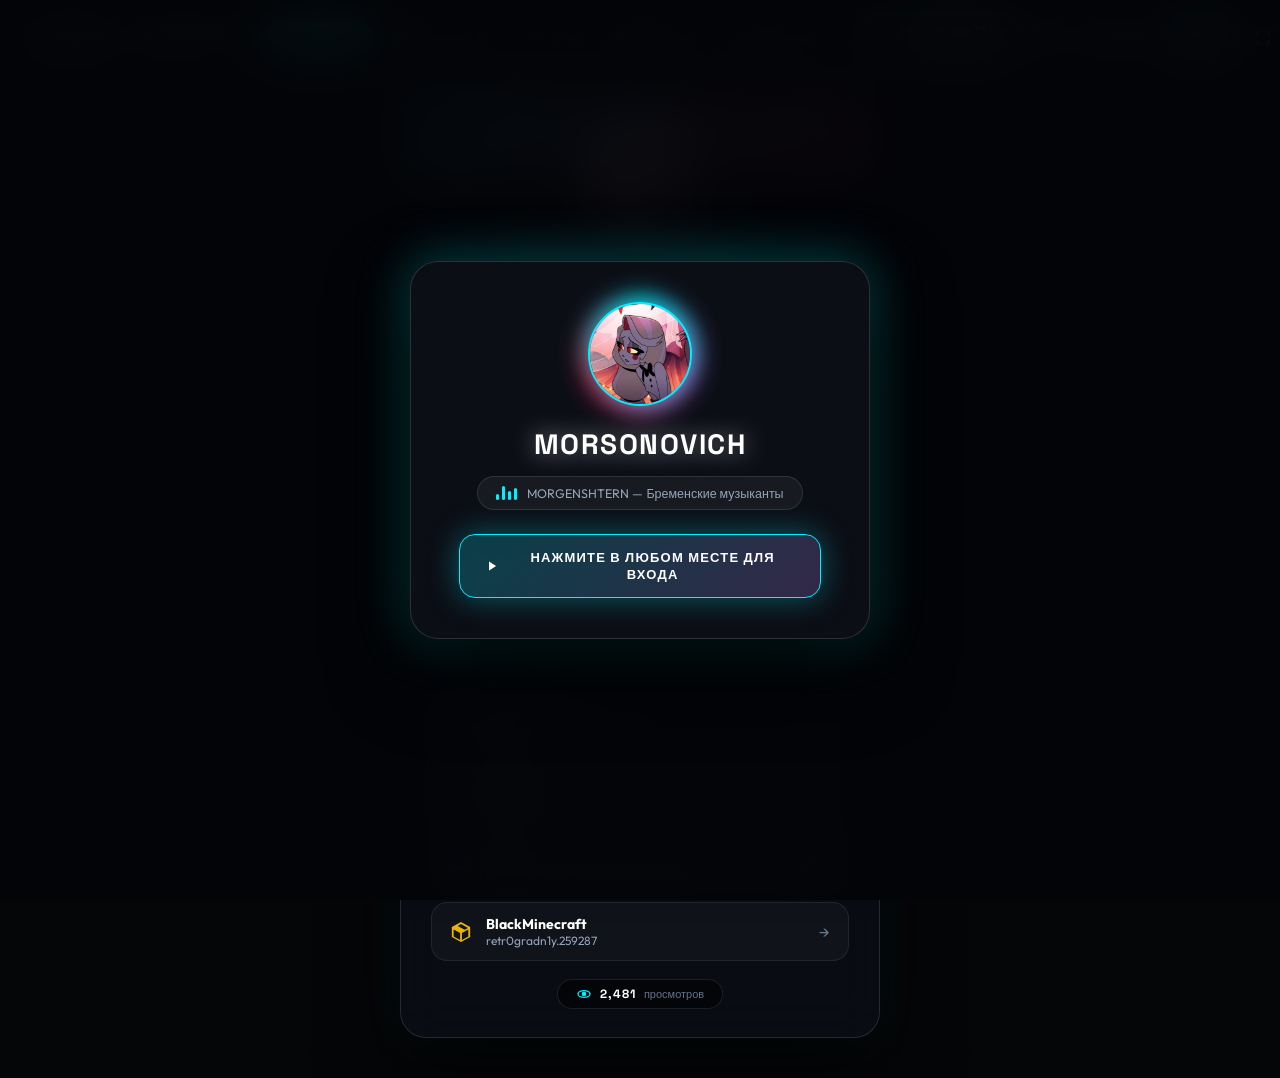
==== commit b5689a8f: "Add files via upload" ====
--- a/index.html
+++ b/index.html
@@ -66,8 +66,8 @@
         <span class="online-text">ONLINE</span>
       </div>
       <div class="presence-badge" title="Статус">
-        <span class="presence-icon">⚡</span>
-        <span class="presence-text">TeleCord • in dev</span>
+        <span class="presence-icon">🛡️</span>
+        <span class="presence-text">MintStudio • dev</span>
       </div>
     </div>
 
@@ -80,7 +80,7 @@
       <button class="nav-tab" data-tab="projects" id="tabProjects">
         <span class="tab-icon">🚀</span>
         <span class="tab-label">Проекты</span>
-        <span class="tab-count">7</span>
+        <span class="tab-count">6</span>
       </button>
       <button class="nav-tab" data-tab="skills" id="tabSkills">
         <span class="tab-icon">⚡</span>
@@ -196,8 +196,8 @@
           <div class="activity-chip">
             <div class="activity-pulse-dot"></div>
             <div class="activity-details">
-              <span class="activity-title">Разрабатываю: <strong>TeleCord v2.0</strong></span>
-              <span class="activity-subtitle">WebSocket Engine • Discord & Telegram Bridge</span>
+              <span class="activity-title">Разрабатываю: <strong>MORSPVO & MTownyRaid</strong></span>
+              <span class="activity-subtitle">Nexo / ItemsAdder • Towny Warfare Ecosystem</span>
             </div>
           </div>
 
@@ -368,10 +368,9 @@
         <!-- filter & search -->
         <div class="filter-controls-row">
           <div class="filter-pills" id="projectFilterPills">
-            <button class="filter-pill active" data-filter="all">Все (7)</button>
+            <button class="filter-pill active" data-filter="all">Все (6)</button>
             <button class="filter-pill" data-filter="minecraft">Minecraft (4)</button>
-            <button class="filter-pill" data-filter="python">Python & Боты (1)</button>
-            <button class="filter-pill" data-filter="rust">Rust (1)</button>
+                        <button class="filter-pill" data-filter="rust">Rust (1)</button>
             <button class="filter-pill" data-filter="rpg">RPG & Механики (1)</button>
           </div>
 
@@ -387,50 +386,12 @@
         <!-- projects grid -->
         <div class="projects-grid" id="projectsGrid">
           
-          <!-- project: telecord -->
-          <article class="project-card tilt-card" data-category="python" data-project-id="telecord">
-            <div class="card-media-wrap">
-              <img src="media/images/telecord_preview.jpg" alt="TeleCord" class="project-img" loading="lazy">
-              <div class="card-media-overlay"></div>
-              <span class="project-badge status-progress">В разработке • v2.0</span>
-            </div>
-            <div class="project-body">
-              <div class="project-meta-top">
-                <span class="project-type">Python • aiohttp • WebSockets</span>
-                <span class="project-date">2026</span>
-              </div>
-              <h3 class="project-title">TeleCord</h3>
-              <p class="project-summary">Мост между Telegram и Discord. Синхронизирует сообщения и статус активности, сканирует запущенные процессы и раздает события через вебсокеты.</p>
-              <div class="project-tags">
-                <span class="tag">Python 3.12</span>
-                <span class="tag">aiohttp</span>
-                <span class="tag">WebSockets</span>
-                <span class="tag">Discord RPC</span>
-                <span class="tag">Asyncio</span>
-              </div>
-              <div class="project-footer">
-                <button class="card-btn detail-btn" type="button" data-modal="telecord">
-                  <span>Подробнее</span>
-                  <svg viewBox="0 0 24 24" width="14" height="14" fill="none" stroke="currentColor" stroke-width="2.5"><path d="M5 12h14M12 5l7 7-7 7"/></svg>
-                </button>
-                <a href="https://github.com/morsonovich" target="_blank" rel="noopener noreferrer" class="card-btn-icon" title="GitHub">
-                  <svg viewBox="0 0 24 24" width="18" height="18" fill="currentColor"><path d="M12 2A10 10 0 0 0 2 12c0 4.42 2.87 8.17 6.84 9.5.5.08.66-.23.66-.5v-1.69c-2.77.6-3.36-1.34-3.36-1.34-.46-1.16-1.11-1.47-1.11-1.47-.91-.62.07-.6.07-.6 1 .07 1.53 1.03 1.53 1.03.87 1.52 2.34 1.07 2.91.83.1-.65.35-1.09.63-1.34-2.22-.25-4.55-1.11-4.55-4.92 0-1.11.38-2 1.03-2.71-.1-.25-.45-1.29.1-2.64 0 0 .84-.27 2.75 1.02.79-.22 1.65-.33 2.5-.33.85 0 1.71.11 2.5.33 1.91-1.29 2.75-1.02 2.75-1.02.55 1.35.2 2.39.1 2.64.65.71 1.03 1.6 1.03 2.71 0 3.82-2.34 4.66-4.57 4.91.36.31.69.92.69 1.85V21c0 .27.16.59.67.5C19.14 20.16 22 16.42 22 12A10 10 0 0 0 12 2z"/></svg>
-                </a>
-              </div>
-            </div>
-          </article>
-
           <!-- project: anticheat -->
           <article class="project-card tilt-card" data-category="minecraft" data-project-id="anticheat">
-            <div class="card-media-wrap">
-              <img src="media/images/anticheat_preview.jpg" alt="MintAntiCheat" class="project-img" loading="lazy">
-              <div class="card-media-overlay"></div>
-              <span class="project-badge status-release">Релиз</span>
-            </div>
             <div class="project-body">
               <div class="project-meta-top">
                 <span class="project-type">Java • PaperMC • PacketEvents</span>
-                <span class="project-date">2025</span>
+                <span class="project-badge status-release">Релиз</span>
               </div>
               <h3 class="project-title">MintAntiCheat</h3>
               <p class="project-summary">Самописный античит под Paper/Spigot. Ловит спидхак, флай, кликеры через пакеты без просадки TPS сервака.</p>
@@ -452,15 +413,10 @@
 
           <!-- project: morspvo -->
           <article class="project-card tilt-card" data-category="minecraft" data-project-id="morspvo">
-            <div class="card-media-wrap">
-              <img src="media/images/morspvo_preview.jpg" alt="MORSPVO" class="project-img" loading="lazy">
-              <div class="card-media-overlay"></div>
-              <span class="project-badge status-exclusive">ПВО и рейды</span>
-            </div>
             <div class="project-body">
               <div class="project-meta-top">
                 <span class="project-type">Java • Nexo & ItemsAdder</span>
-                <span class="project-date">2025</span>
+                <span class="project-badge status-exclusive">ПВО и рейды</span>
               </div>
               <h3 class="project-title">MORSPVO & MTownyRaid</h3>
               <p class="project-summary">ПВО комплекс и рейдовые механики для Towny. 54-слотовый радар в GUI, зенитки, ракеты перехвата и кастомные текстуры под Nexo/ItemsAdder.</p>
@@ -485,15 +441,10 @@
 
           <!-- project: towny -->
           <article class="project-card tilt-card" data-category="minecraft" data-project-id="towny">
-            <div class="card-media-wrap">
-              <img src="media/images/towny_preview.jpg" alt="MintTowny" class="project-img" loading="lazy">
-              <div class="card-media-overlay"></div>
-              <span class="project-badge status-gold">6 Модулей</span>
-            </div>
             <div class="project-body">
               <div class="project-meta-top">
                 <span class="project-type">Java • Towny Ecosystem</span>
-                <span class="project-date">2024-2025</span>
+                <span class="project-badge status-gold">6 Модулей</span>
               </div>
               <h3 class="project-title">MintTowny — Модульная империя</h3>
               <p class="project-summary">Связка из 6 модулей для Towny серверов: Babel, Camps, Colonists, Blueprint, Builds и Levels.</p>
@@ -515,15 +466,10 @@
 
           <!-- project: guns -->
           <article class="project-card tilt-card" data-category="minecraft" data-project-id="guns">
-            <div class="card-media-wrap">
-              <img src="media/images/morspvo_preview.jpg" alt="MorsGuns" class="project-img" loading="lazy">
-              <div class="card-media-overlay"></div>
-              <span class="project-badge status-release">Оружие</span>
-            </div>
             <div class="project-body">
               <div class="project-meta-top">
                 <span class="project-type">Java • Nexo • Оружие</span>
-                <span class="project-date">2025</span>
+                <span class="project-badge status-release">Оружие</span>
               </div>
               <h3 class="project-title">MorsGuns</h3>
               <p class="project-summary">Механика пушек: баллистика, отдача, разброс пуль, звуки затвора и интеграция с ресурспаками.</p>
@@ -545,15 +491,10 @@
 
           <!-- project: metaupgrades -->
           <article class="project-card tilt-card" data-category="rpg" data-project-id="metaupgrades">
-            <div class="card-media-wrap">
-              <img src="media/images/towny_preview.jpg" alt="MetaUpgrades" class="project-img" loading="lazy">
-              <div class="card-media-overlay"></div>
-              <span class="project-badge status-gold">RPG Древо</span>
-            </div>
             <div class="project-body">
               <div class="project-meta-top">
                 <span class="project-type">Java • RPG Механики</span>
-                <span class="project-date">2025</span>
+                <span class="project-badge status-gold">RPG Древо</span>
               </div>
               <h3 class="project-title">MetaUpgrades</h3>
               <p class="project-summary">RPG дерево прокачки персонажа с кастомным интерфейсом, эффектами и удобным конфигом в YAML.</p>
@@ -575,15 +516,10 @@
 
           <!-- project: rust -->
           <article class="project-card tilt-card" data-category="rust" data-project-id="rustparser">
-            <div class="card-media-wrap">
-              <img src="media/images/telecord_preview.jpg" alt="Rust Data Parsers" class="project-img" loading="lazy">
-              <div class="card-media-overlay"></div>
-              <span class="project-badge status-rust">CLI утилиты</span>
-            </div>
             <div class="project-body">
               <div class="project-meta-top">
                 <span class="project-type">Rust • CLI & Tools</span>
-                <span class="project-date">2025-2026</span>
+                <span class="project-badge status-rust">CLI утилиты</span>
               </div>
               <h3 class="project-title">Rust Data Parsers</h3>
               <p class="project-summary">Утилиты на расте для быстрого парсинга и обработки больших объемов данных.</p>
@@ -746,47 +682,58 @@
         <div class="showcase-header">
           <div class="showcase-title-wrap">
             <span class="showcase-kicker">MINTSTUDIO</span>
-            <h2 class="showcase-heading">История MintStudio</h2>
-          </div>
-          <p class="showcase-desc">Моя студия по разработке плагинов и механик для серверов.</p>
-        </div>
-
-        <!-- timeline -->
-        <div class="timeline-wrap">
+            <h2 class="showcase-heading">Студия разработки MintStudio</h2>
+          </div>
+          <p class="showcase-desc">Разработка плагинов и игровых механик для серверов Minecraft.</p>
+        </div>
+
+        <div class="mint-cards-grid">
           
-          <div class="timeline-item">
-            <div class="timeline-dot"></div>
-            <div class="timeline-content tilt-card">
-              <div class="timeline-badge">2023</div>
-              <h3 class="timeline-title">Первые плагины</h3>
-              <p>Создание первых кастомных скриптов и плагинов для приватных Minecraft серверов. Изучение пакетного протокола и кастомных GUI.</p>
-            </div>
-          </div>
-
-          <div class="timeline-item">
-            <div class="timeline-dot"></div>
-            <div class="timeline-content tilt-card">
-              <div class="timeline-badge">2024</div>
-              <h3 class="timeline-title">Основание MintStudio</h3>
-              <p>Основание студии MintStudio. Выпуск плагинов: <strong>MintAntiCheat</strong>, <strong>MintTownyBabel</strong>, <strong>MintAlchemy</strong>, <strong>MintDrugs</strong>, <strong>MintAnomalies</strong>, <strong>MintSpheres</strong>. Выход на BlackMinecraft.</p>
-            </div>
-          </div>
-
-          <div class="timeline-item">
-            <div class="timeline-dot"></div>
-            <div class="timeline-content tilt-card">
-              <div class="timeline-badge">2025</div>
-              <h3 class="timeline-title">MORSPVO, MTownyRaid и MorsGuns</h3>
-              <p>Разработка радарных систем с отслеживанием воздушных целей в GUI, зенитных комплексов и оружия под Nexo и ItemsAdder.</p>
-            </div>
-          </div>
-
-          <div class="timeline-item">
-            <div class="timeline-dot"></div>
-            <div class="timeline-content tilt-card">
-              <div class="timeline-badge">2026</div>
-              <h3 class="timeline-title">TeleCord и новые проекты</h3>
-              <p>Разработка TeleCord (мост между Telegram и Discord), утилит на Rust и микросервисов.</p>
+          <div class="mint-card tilt-card">
+            <div class="mint-card-header">
+              <div class="mint-card-icon">⚡</div>
+              <span class="mint-card-badge">Core Engine</span>
+            </div>
+            <h3 class="mint-card-title">Серверное ядро и плагины</h3>
+            <p class="mint-card-desc">Разработка самописных плагинов для PaperMC и Spigot с глубокой оптимизацией TPS, кастомными GUI инвентарями и работой с PacketEvents.</p>
+            <div class="mint-card-tags">
+              <span>PaperMC</span><span>PacketEvents</span><span>Custom GUI</span><span>High TPS</span>
+            </div>
+          </div>
+
+          <div class="mint-card tilt-card">
+            <div class="mint-card-header">
+              <div class="mint-card-icon">🎯</div>
+              <span class="mint-card-badge">Warfare</span>
+            </div>
+            <h3 class="mint-card-title">Оружие и боевые комплексы</h3>
+            <p class="mint-card-desc">Создание продвинутых радарных систем в GUI (54 слота), зенитно-ракетных комплексов ПВО и огнестрельного оружия под Nexo и ItemsAdder.</p>
+            <div class="mint-card-tags">
+              <span>MORSPVO</span><span>MorsGuns</span><span>Nexo 3D</span><span>Radar Math</span>
+            </div>
+          </div>
+
+          <div class="mint-card tilt-card">
+            <div class="mint-card-header">
+              <div class="mint-card-icon">🏰</div>
+              <span class="mint-card-badge">Ecosystem</span>
+            </div>
+            <h3 class="mint-card-title">Towny экосистема и механики</h3>
+            <p class="mint-card-desc">Комплекс из 6 модулей для серверов Towny: защитные башни Babel, военные лагеря, колонисты-NPC, постройка чертежей через FAWE и уровни города.</p>
+            <div class="mint-card-tags">
+              <span>MintTowny</span><span>Towny API</span><span>Citizens NPC</span><span>FAWE</span>
+            </div>
+          </div>
+
+          <div class="mint-card tilt-card">
+            <div class="mint-card-header">
+              <div class="mint-card-icon">🛡️</div>
+              <span class="mint-card-badge">Security</span>
+            </div>
+            <h3 class="mint-card-title">Безопасность и античит</h3>
+            <p class="mint-card-desc">Собственные решения для защиты серверов от нечестной игры: детект пакетных аномалий, эвристика кликов и защита от чит-клиентов.</p>
+            <div class="mint-card-tags">
+              <span>MintAntiCheat</span><span>Heuristics</span><span>Bytecode</span><span>Exploit Fix</span>
             </div>
           </div>
 
@@ -839,14 +786,14 @@
           <div class="terminal-screen" id="terminalScreen">
             <div class="terminal-output" id="terminalOutput">
               <div class="term-line welcome-ascii">
-  __  __                                            _      _     
- |  \/  | ___  _ __ ___  ___  _ __   _____   ___   (_) ___| |__  
- | |\/| |/ _ \| '__/ __|/ _ \| '_ \ / _ \ \ / / |  | |/ __| '_ \ 
- | |  | | (_) | |  \__ \ (_) | | | | (_) \ V /| |__| | (__| | | |
- |_|  |_|\___/|_|  |___/\___/|_| |_|\___/ \_/  \____/ \___|_| |_|
-              </div>
-              <div class="term-line text-cyan">Linux morsonovich 6.10.7-arch1-1 (x86_64)</div>
-              <div class="term-line text-muted">Введите <span class="term-highlight">help</span> для списка команд. Быстрые: <span class="term-highlight">projects</span>, <span class="term-highlight">skills</span>, <span class="term-highlight">cat</span>, <span class="term-highlight">matrix</span>.</div>
+███    ███  ██████  ██████  ███████  ██████  ███    ██  ██████  ██    ██ ██  ██████ ██   ██ 
+████  ████ ██    ██ ██   ██ ██      ██    ██ ████   ██ ██    ██ ██    ██ ██ ██      ██   ██ 
+██ ████ ██ ██    ██ ██████  ███████ ██    ██ ██ ██  ██ ██    ██ ██    ██ ██ ██      ███████ 
+██  ██  ██ ██    ██ ██   ██      ██ ██    ██ ██  ██ ██ ██    ██  ██  ██  ██ ██      ██   ██ 
+██      ██  ██████  ██   ██ ███████  ██████  ██   ████  ██████    ████   ██  ██████ ██   ██ 
+</div>
+              <div class="term-line text-cyan">Linux morsonovich 6.10.7-arch1-1 (x86_64) • Developer Workspace</div>
+              <div class="term-line text-muted">Введите <span class="term-highlight">help</span> для списка команд. Быстрые: <span class="term-highlight">projects</span>, <span class="term-highlight">skills</span>, <span class="term-highlight">matrix</span>.</div>
               <div class="term-divider"></div>
             </div>
 
@@ -864,7 +811,6 @@
           <button class="term-chip" data-cmd="whoami">whoami</button>
           <button class="term-chip" data-cmd="projects">projects</button>
           <button class="term-chip" data-cmd="skills">skills</button>
-          <button class="term-chip" data-cmd="cat">cat</button>
           <button class="term-chip" data-cmd="matrix">matrix</button>
           <button class="term-chip" data-cmd="contact">contact</button>
           <button class="term-chip" data-cmd="clear">clear</button>
@@ -881,16 +827,10 @@
       
       <button class="modal-close-btn" id="closeProjectModalBtn" aria-label="Закрыть">&times;</button>
       
-      <div class="modal-banner-wrap">
-        <img src="" alt="" id="modalImg" class="modal-img">
-        <div class="modal-banner-gradient"></div>
-        <span class="modal-status-badge" id="modalBadge">Статус</span>
-      </div>
-
       <div class="modal-content">
         <div class="modal-meta-top">
           <span class="modal-category" id="modalCategory">Категория</span>
-          <span class="modal-year" id="modalYear">2026</span>
+          <span class="modal-status-badge" id="modalBadge">Статус</span>
         </div>
 
         <h3 class="modal-title" id="modalTitle">Название проекта</h3>
@@ -996,9 +936,6 @@
     </div>
   </div>
 
-  <!-- oneko speech bubble -->
-  <div id="catSpeechBubble" class="cat-speech-bubble" aria-hidden="true">Мяу! 🐾</div>
-
   <script src="script.js?v=2.1"></script>
 </body>
 </html>
--- a/style.css
+++ b/style.css
@@ -1359,9 +1359,8 @@
 }
 
 .project-badge {
-  position: absolute;
-  top: 12px;
-  right: 12px;
+  display: inline-flex;
+  align-items: center;
   font-family: 'Space Grotesk', sans-serif;
   font-size: 11px;
   font-weight: 700;
@@ -1831,11 +1830,15 @@
 .welcome-ascii {
   color: var(--accent);
   white-space: pre;
-  font-weight: 700;
-  font-size: 11px;
-  line-height: 1.15;
+  font-family: 'JetBrains Mono', Consolas, monospace !important;
+  font-weight: 700;
+  font-size: 9.5px;
+  line-height: 1.12;
+  letter-spacing: 0;
+  font-variant-ligatures: none;
   overflow-x: auto;
-  margin-bottom: 8px;
+  margin-bottom: 10px;
+  text-shadow: 0 0 10px var(--accent-glow);
 }
 
 .text-cyan { color: var(--accent); }
@@ -1990,15 +1993,12 @@
 }
 
 .modal-status-badge {
-  position: absolute;
-  top: 16px;
-  left: 16px;
   font-family: 'Space Grotesk', sans-serif;
   font-size: 11px;
   font-weight: 700;
-  padding: 5px 12px;
+  padding: 4px 12px;
   border-radius: 20px;
-  background: rgba(0, 0, 0, 0.6);
+  background: rgba(0, 240, 255, 0.12);
   border: 1px solid var(--accent);
   color: var(--accent);
   backdrop-filter: blur(10px);
@@ -2289,59 +2289,9 @@
 }
 
 /* oneko cat pet */
-#onekoCat {
-  position: fixed;
-  width: 42px;
-  height: 42px;
-  pointer-events: auto;
-  cursor: pointer;
-  z-index: 999999;
-  image-rendering: pixelated;
-  image-rendering: -moz-crisp-edges;
-  image-rendering: crisp-edges;
-  background-size: 336px 168px;
-  background-repeat: no-repeat;
-  filter: drop-shadow(0 0 8px rgba(192, 132, 252, 0.8)) drop-shadow(0 4px 10px rgba(0, 0, 0, 0.95));
-  user-select: none;
-  will-change: left, top, background-position;
-  opacity: 1;
-  transition: opacity 0.3s ease;
-}
-
-.cat-speech-bubble {
-  position: fixed;
-  z-index: 1000000;
-  background: #fff;
-  color: #000;
-  font-family: 'Space Grotesk', sans-serif;
-  font-weight: 700;
-  font-size: 12px;
-  padding: 6px 12px;
-  border-radius: 12px;
-  box-shadow: 0 4px 15px rgba(0, 0, 0, 0.4);
-  pointer-events: none;
-  opacity: 0;
-  transform: scale(0.8) translateY(10px);
-  transition: all 0.25s var(--ease-bounce);
-}
-
-.cat-speech-bubble::after {
-  content: '';
-  position: absolute;
-  bottom: -6px;
-  left: 50%;
-  transform: translateX(-50%);
-  border-width: 6px 6px 0;
-  border-style: solid;
-  border-color: #fff transparent;
-  display: block;
-  width: 0;
-}
-
-.cat-speech-bubble.show {
-  opacity: 1;
-  transform: scale(1) translateY(0);
-}
+
+
+
 
 /* responsive */
 @media (max-width: 900px) {
@@ -2424,3 +2374,91 @@
     font-size: 16px;
   }
 }
+
+/* mintstudio cards grid */
+.mint-cards-grid {
+  display: grid;
+  grid-template-columns: repeat(2, 1fr);
+  gap: 20px;
+  margin-bottom: 30px;
+}
+
+@media (max-width: 768px) {
+  .mint-cards-grid {
+    grid-template-columns: 1fr;
+  }
+}
+
+.mint-card {
+  background: var(--card-bg);
+  border: 1px solid var(--card-border);
+  border-radius: 20px;
+  padding: 24px;
+  display: flex;
+  flex-direction: column;
+  transition: all 0.3s var(--ease-smooth);
+  backdrop-filter: blur(20px);
+  -webkit-backdrop-filter: blur(20px);
+}
+
+.mint-card:hover {
+  border-color: var(--card-border-hover);
+  box-shadow: 0 15px 40px rgba(0, 0, 0, 0.8), 0 0 30px var(--accent-glow);
+  transform: translateY(-3px);
+}
+
+.mint-card-header {
+  display: flex;
+  justify-content: space-between;
+  align-items: center;
+  margin-bottom: 14px;
+}
+
+.mint-card-icon {
+  font-size: 26px;
+}
+
+.mint-card-badge {
+  font-family: 'Space Grotesk', sans-serif;
+  font-size: 11px;
+  font-weight: 700;
+  color: var(--accent);
+  background: rgba(0, 240, 255, 0.1);
+  border: 1px solid rgba(0, 240, 255, 0.3);
+  padding: 3px 10px;
+  border-radius: 12px;
+  text-transform: uppercase;
+  letter-spacing: 0.5px;
+}
+
+.mint-card-title {
+  font-family: 'Space Grotesk', sans-serif;
+  font-size: 19px;
+  font-weight: 700;
+  color: #fff;
+  margin-bottom: 10px;
+}
+
+.mint-card-desc {
+  font-size: 13.5px;
+  color: var(--text-muted);
+  line-height: 1.6;
+  margin-bottom: 18px;
+  flex: 1;
+}
+
+.mint-card-tags {
+  display: flex;
+  flex-wrap: wrap;
+  gap: 6px;
+}
+
+.mint-card-tags span {
+  font-size: 11px;
+  font-weight: 600;
+  color: #cbd5e1;
+  background: rgba(255, 255, 255, 0.05);
+  border: 1px solid rgba(255, 255, 255, 0.1);
+  padding: 3px 8px;
+  border-radius: 6px;
+}
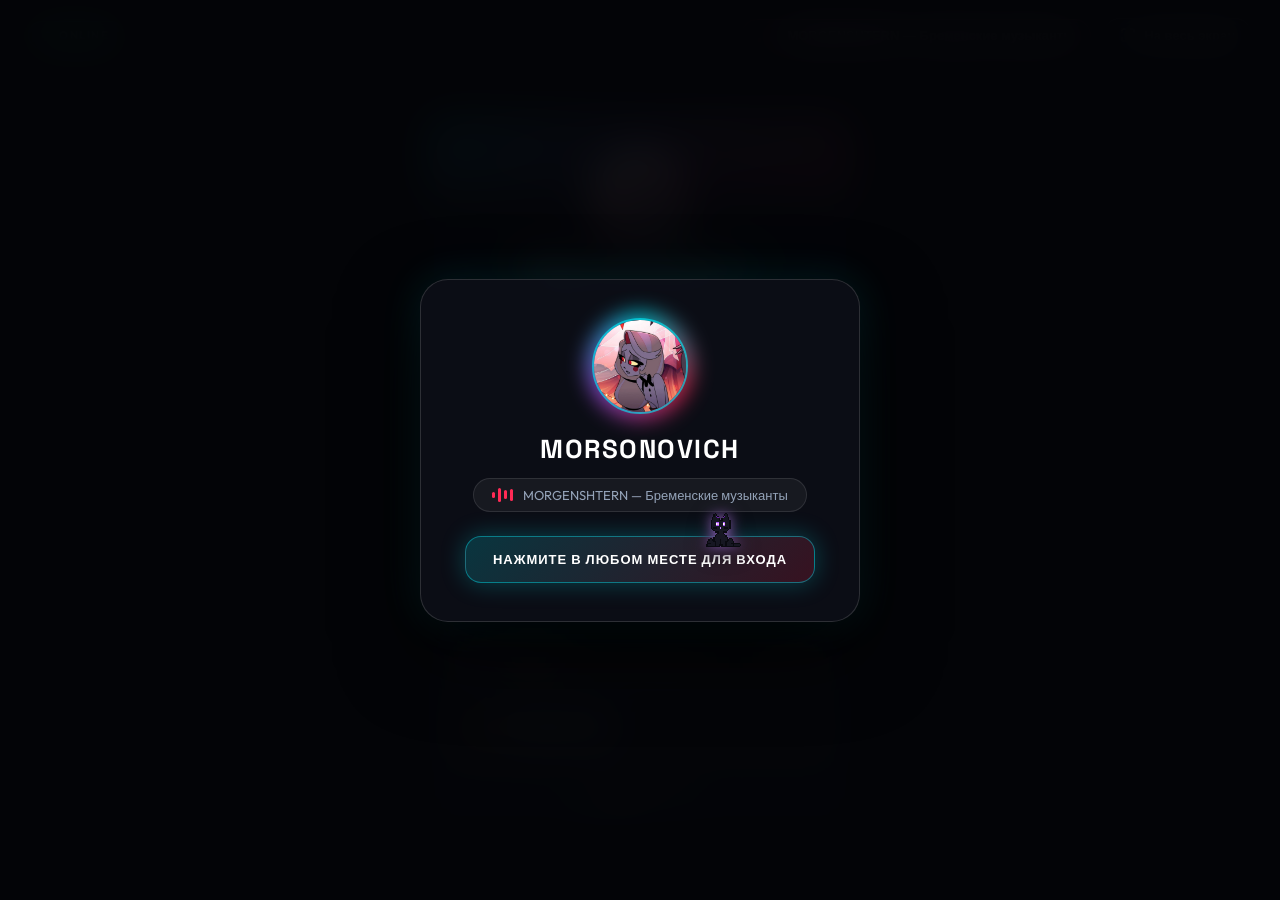
==== commit 1fa1f7a5: "Add files via upload" ====
--- a/index.html
+++ b/index.html
@@ -1,941 +1,236 @@
-<!DOCTYPE html>
-<html lang="ru">
-<head>
-  <meta charset="UTF-8">
-  <meta name="viewport" content="width=device-width, initial-scale=1.0, maximum-scale=1.0, user-scalable=no">
-  <meta http-equiv="Cache-Control" content="no-cache, no-store, must-revalidate">
-  <meta http-equiv="Pragma" content="no-cache">
-  <meta http-equiv="Expires" content="0">
-  <title id="dynamicTitle">Morsonovich</title>
-  
-  <link rel="icon" type="image/png" href="avatar.png">
-
-  <!-- fonts -->
-  <link rel="preconnect" href="https://fonts.googleapis.com">
-  <link rel="preconnect" href="https://fonts.gstatic.com" crossorigin>
-  <link href="https://fonts.googleapis.com/css2?family=JetBrains+Mono:wght@400;600;700&family=Outfit:wght@300;400;500;600;700;800;900&family=Space+Grotesk:wght@500;600;700;800&display=swap" rel="stylesheet">
-
-  <link rel="stylesheet" href="style.css?v=2.1">
-</head>
-<body data-theme="cyan">
-
-  <!-- splash -->
-  <div id="enterOverlay" class="enter-overlay">
-    <div class="enter-box">
-      <div class="enter-avatar-wrap">
-        <div class="enter-avatar-glow"></div>
-        <img src="avatar.png" alt="Morsonovich" class="enter-avatar-img">
-      </div>
-      <div class="enter-user">
-        <span class="enter-name">Morsonovich</span>
-      </div>
-      <div class="enter-track-badge">
-        <div class="enter-wave">
-          <span></span><span></span><span></span><span></span>
-        </div>
-        <span id="splashTrackTitle">MORGENSHTERN — Бременские музыканты</span>
-      </div>
-      <div class="enter-btn-pulse">
-        <svg viewBox="0 0 24 24" width="16" height="16" fill="currentColor">
-          <path d="M8 5v14l11-7z"/>
-        </svg>
-        <span>НАЖМИТЕ В ЛЮБОМ МЕСТЕ ДЛЯ ВХОДА</span>
-      </div>
-    </div>
-  </div>
-
-  <!-- background video & canvas -->
-  <div class="video-container">
-    <video id="backgroundVideo" muted loop playsinline autoplay preload="auto">
-      <source src="background.mp4" type="video/mp4">
-    </video>
-    <canvas id="matrixCanvas" class="matrix-canvas"></canvas>
-    <div class="video-overlay"></div>
-  </div>
-
-  <!-- audio -->
-  <audio id="bgAudio" loop preload="auto" playsinline webkit-playsinline>
-    <source src="bremenskie.mp3" type="audio/mpeg">
-  </audio>
-
-  <!-- top navigation -->
-  <header class="top-nav">
-    <div class="top-left-group">
-      <div class="online-pill">
-        <span class="pulse-dot"></span>
-        <span class="online-text">ONLINE</span>
-      </div>
-      <div class="presence-badge" title="Статус">
-        <span class="presence-icon">🛡️</span>
-        <span class="presence-text">MintStudio • dev</span>
-      </div>
-    </div>
-
-    <!-- tabs -->
-    <nav class="nav-tabs-pill" aria-label="Разделы">
-      <button class="nav-tab active" data-tab="bio" id="tabBio">
-        <span class="tab-icon">👤</span>
-        <span class="tab-label">Профиль</span>
-      </button>
-      <button class="nav-tab" data-tab="projects" id="tabProjects">
-        <span class="tab-icon">🚀</span>
-        <span class="tab-label">Проекты</span>
-        <span class="tab-count">6</span>
-      </button>
-      <button class="nav-tab" data-tab="skills" id="tabSkills">
-        <span class="tab-icon">⚡</span>
-        <span class="tab-label">Стек</span>
-      </button>
-      <button class="nav-tab" data-tab="mint" id="tabMint">
-        <span class="tab-icon">🛡️</span>
-        <span class="tab-label">MintStudio</span>
-      </button>
-      <button class="nav-tab" data-tab="terminal" id="tabTerminal">
-        <span class="tab-icon">💻</span>
-        <span class="tab-label">Терминал</span>
-      </button>
-    </nav>
-
-    <!-- controls -->
-    <div class="top-actions">
-      <!-- music -->
-      <div class="music-control-wrap">
-        <button class="nav-btn music-btn playing" id="musicToggleBtn" title="Включить / Выключить звук" aria-label="Музыка">
-          <div class="equalizer-bars">
-            <span></span><span></span><span></span><span></span>
-          </div>
-          <span id="musicStatusText">MORGENSHTERN — Бременские</span>
-        </button>
-        <div class="volume-popover" id="volumePopover">
-          <span class="vol-label">ГРОМКОСТЬ:</span>
-          <input type="range" id="volumeSlider" min="0" max="1" step="0.05" value="0.65" class="vol-slider" aria-label="Громкость">
-          <span id="volValText" class="vol-val">65%</span>
-        </div>
-      </div>
-
-      <!-- sfx -->
-      <button class="nav-btn icon-only-btn active" id="sfxToggleBtn" title="Звуки интерфейса" aria-label="Звуки">
-        <span id="sfxIcon">🔊</span>
-      </button>
-
-      <!-- theme -->
-      <div class="theme-dropdown-wrap">
-        <button class="nav-btn theme-btn" id="themePickerBtn" title="Тема" aria-label="Тема">
-          <span class="theme-color-dot"></span>
-          <span class="theme-text">Тема</span>
-        </button>
-        <div class="theme-popover" id="themePopover">
-          <button class="theme-choice active" data-set-theme="cyan" title="Cyan">
-            <span class="dot" style="background: #00f0ff;"></span>
-            <span>Cyan</span>
-          </button>
-          <button class="theme-choice" data-set-theme="purple" title="Violet">
-            <span class="dot" style="background: #c084fc;"></span>
-            <span>Violet</span>
-          </button>
-          <button class="theme-choice" data-set-theme="mint" title="Mint">
-            <span class="dot" style="background: #10b981;"></span>
-            <span>Mint</span>
-          </button>
-          <button class="theme-choice" data-set-theme="red" title="Crimson">
-            <span class="dot" style="background: #ff2a55;"></span>
-            <span>Crimson</span>
-          </button>
-        </div>
-      </div>
-
-      <!-- hire cta -->
-      <button class="nav-btn cta-btn" id="openContactBtn" title="Связаться" aria-label="Связаться">
-        <span>📬 Связь</span>
-      </button>
-
-      <!-- fullscreen -->
-      <button class="nav-btn icon-only-btn" id="fullscreenToggleBtn" title="На весь экран" aria-label="Полноэкранный режим">
-        <svg viewBox="0 0 24 24" width="16" height="16" fill="none" stroke="currentColor" stroke-width="2.5" stroke-linecap="round" stroke-linejoin="round">
-          <path d="M8 3H5a2 2 0 0 0-2 2v3m18 0V5a2 2 0 0 0-2-2h-3m0 18h3a2 2 0 0 0 2-2v-3M3 16v3a2 2 0 0 0 2 2h3"/>
-        </svg>
-      </button>
-    </div>
-  </header>
-
-  <!-- main views -->
-  <main class="main-fullscreen">
-    
-    <!-- view: profile -->
-    <section class="portfolio-view active" id="viewBio">
-      <div class="profile-card tilt-card" id="staticCard">
-
-        <div class="card-banner">
-          <div class="banner-gradient"></div>
-          <div class="banner-tag">MORSONOVICH &bull; OFFICIAL</div>
-        </div>
-
-        <div class="card-content">
-          
-          <div class="avatar-container">
-            <div class="avatar-neon-ring"></div>
-            <img src="avatar.png" alt="Morsonovich" class="avatar-img" id="userAvatar">
-            <div class="status-badge" title="В сети"></div>
-          </div>
-
-          <div class="user-heading">
-            <h1 class="user-nickname">Morsonovich</h1>
-            <span class="verified-icon" title="Verified Creator">
-              <svg viewBox="0 0 24 24" width="22" height="22" fill="var(--accent)">
-                <path d="M12 2C6.48 2 2 6.48 2 12s4.48 10 10 10 10-4.48 10-10S17.52 2 12 2zm-2 15l-5-5 1.41-1.41L10 14.17l7.59-7.59L19 8l-9 9z"/>
-              </svg>
-            </span>
-          </div>
-
-          <div class="typing-container">
-            <span id="roleText">Артём • Морсонович</span>
-            <span class="blinking-cursor">|</span>
-          </div>
-
-          <!-- rich presence activity -->
-          <div class="activity-chip">
-            <div class="activity-pulse-dot"></div>
-            <div class="activity-details">
-              <span class="activity-title">Разрабатываю: <strong>MORSPVO & MTownyRaid</strong></span>
-              <span class="activity-subtitle">Nexo / ItemsAdder • Towny Warfare Ecosystem</span>
-            </div>
-          </div>
-
-          <!-- stats grid -->
-          <div class="stats-counter-grid">
-            <div class="stat-pill">
-              <span class="stat-number">15+</span>
-              <span class="stat-label">Проектов</span>
-            </div>
-            <div class="stat-pill">
-              <span class="stat-number">4+</span>
-              <span class="stat-label">Языка</span>
-            </div>
-            <div class="stat-pill">
-              <span class="stat-number">3+</span>
-              <span class="stat-label">Года опыта</span>
-            </div>
-            <div class="stat-pill">
-              <span class="stat-number">50k+</span>
-              <span class="stat-label">Игроков</span>
-            </div>
-          </div>
-
-          <!-- skills pills -->
-          <div class="badge-row">
-            <span class="badge-item py">🐍 Python (3 года)</span>
-            <span class="badge-item jv">☕ Java (2 года)</span>
-            <span class="badge-item rs">🦀 Rust (2 года)</span>
-            <span class="badge-item js">⚡ JavaScript (2 года)</span>
-            <span class="badge-item mint">⭐ Ex-MintStudio</span>
-          </div>
-
-          <!-- action buttons -->
-          <div class="hero-actions-row">
-            <button class="hero-action-btn primary" id="exploreProjectsBtn" type="button">
-              <span class="btn-icon">🚀</span>
-              <span>Мои проекты</span>
-            </button>
-            <button class="hero-action-btn secondary" id="heroHireBtn" type="button">
-              <span class="btn-icon">💬</span>
-              <span>Связаться / Заказ</span>
-            </button>
-          </div>
-
-          <!-- dossier accordion -->
-          <button class="dossier-toggle-btn" id="dossierToggleBtn" type="button">
-            <span>🌟 Подробное досье обо мне</span>
-            <svg class="dossier-arrow" viewBox="0 0 24 24" width="16" height="16" fill="none" stroke="currentColor" stroke-width="2.5">
-              <path d="M6 9l6 6 6-6"/>
-            </svg>
-          </button>
-
-          <div class="dossier-panel" id="dossierPanel">
-            <div class="dossier-inner">
-              <div class="dossier-item">
-                <span class="d-title">🌟 Приветствие:</span>
-                <p>Привет! Зовут меня <strong>Артём</strong>, но в больших кругах меня зовут <strong>Морс</strong>, <strong>Морсонович</strong>.</p>
-              </div>
-              <div class="dossier-item">
-                <span class="d-title">🌟 Опыт и статус:</span>
-                <p>Бывший создатель студии <strong>MintStudio</strong> (разработка плагинов для Minecraft).</p>
-              </div>
-              <div class="dossier-item">
-                <span class="d-title">🌟 Стек разработки:</span>
-                <ul>
-                  <li><strong>🐍 Python (3 года):</strong> боты Telegram и Discord, бэкенд, aiohttp, FastUI, автоматизация и парсеры.</li>
-                  <li><strong>☕ Java (2 года):</strong> плагины лёгкого и среднего уровня сложности для Minecraft (Paper / Spigot / Nexo).</li>
-                  <li><strong>🦀 Rust (2 года):</strong> скоростные утилиты для парсинга и обработки данных.</li>
-                  <li><strong>⚡ JavaScript (2 года):</strong> фронтенд, интерфейсы и скрипты.</li>
-                </ul>
-              </div>
-              <div class="dossier-item">
-                <span class="d-title">🌟 Связь:</span>
-                <p>Telegram: <strong>@retr0gradn1y</strong> &bull; Discord: <strong>morsonovich</strong></p>
-              </div>
-            </div>
-          </div>
-
-          <!-- socials -->
-          <div class="social-section">
-            <div class="social-label">СВЯЗЬ И РЕСУРСЫ</div>
-
-            <div class="social-grid">
-              
-              <a href="https://github.com/morsonovich" target="_blank" rel="noopener noreferrer" class="social-card-btn github" id="githubLink">
-                <div class="social-card-icon">
-                  <svg viewBox="0 0 24 24" width="22" height="22" fill="currentColor">
-                    <path d="M12 2A10 10 0 0 0 2 12c0 4.42 2.87 8.17 6.84 9.5.5.08.66-.23.66-.5v-1.69c-2.77.6-3.36-1.34-3.36-1.34-.46-1.16-1.11-1.47-1.11-1.47-.91-.62.07-.6.07-.6 1 .07 1.53 1.03 1.53 1.03.87 1.52 2.34 1.07 2.91.83.1-.65.35-1.09.63-1.34-2.22-.25-4.55-1.11-4.55-4.92 0-1.11.38-2 1.03-2.71-.1-.25-.45-1.29.1-2.64 0 0 .84-.27 2.75 1.02.79-.22 1.65-.33 2.5-.33.85 0 1.71.11 2.5.33 1.91-1.29 2.75-1.02 2.75-1.02.55 1.35.2 2.39.1 2.64.65.71 1.03 1.6 1.03 2.71 0 3.82-2.34 4.66-4.57 4.91.36.31.69.92.69 1.85V21c0 .27.16.59.67.5C19.14 20.16 22 16.42 22 12A10 10 0 0 0 12 2z"/>
-                  </svg>
-                </div>
-                <div class="social-card-info">
-                  <div class="social-name">GitHub</div>
-                  <div class="social-handle">github.com/morsonovich</div>
-                </div>
-                <div class="social-arrow">&rarr;</div>
-              </a>
-
-              <a href="https://t.me/retr0gradn1y" target="_blank" rel="noopener noreferrer" class="social-card-btn telegram" id="tgLink">
-                <div class="social-card-icon">
-                  <svg viewBox="0 0 24 24" width="22" height="22" fill="currentColor">
-                    <path d="M12 2C6.48 2 2 6.48 2 12s4.48 10 10 10 10-4.48 10-10S17.52 2 12 2zm4.64 6.8c-.15 1.58-.8 5.42-1.13 7.19-.14.75-.42 1-.68 1.03-.58.05-1.02-.38-1.58-.75-.88-.58-1.38-.94-2.23-1.5-.99-.65-.35-1.01.22-1.59.15-.15 2.71-2.48 2.76-2.69a.2.2 0 0 0-.05-.18c-.06-.05-.14-.03-.21-.02-.09.02-1.49.95-4.22 2.79-.4.27-.76.41-1.08.4-.36-.01-1.04-.2-1.55-.37-.63-.2-1.12-.31-1.08-.66.02-.18.27-.36.74-.55 2.92-1.27 4.86-2.11 5.83-2.52 2.78-1.16 3.35-1.36 3.73-1.36.08 0 .27.02.39.12.1.08.13.19.14.27-.01.06.01.24 0 .38z"/>
-                  </svg>
-                </div>
-                <div class="social-card-info">
-                  <div class="social-name">Telegram</div>
-                  <div class="social-handle">@retr0gradn1y</div>
-                </div>
-                <div class="social-arrow">&rarr;</div>
-              </a>
-
-              <button class="social-card-btn discord" id="discordCopyBtn" type="button">
-                <div class="social-card-icon">
-                  <svg viewBox="0 0 24 24" width="22" height="22" fill="currentColor">
-                    <path d="M20.317 4.37a19.791 19.791 0 0 0-4.885-1.515.074.074 0 0 0-.079.037c-.21.375-.444.864-.608 1.25a18.27 18.27 0 0 0-5.487 0 12.64 12.64 0 0 0-.617-1.25.077.077 0 0 0-.079-.037A19.736 19.736 0 0 0 3.677 4.37a.07.07 0 0 0-.032.027C.533 9.046-.32 13.58.099 18.057a.082.082 0 0 0 .031.057 19.9 19.9 0 0 0 5.993 3.03.078.078 0 0 0 .084-.028c.462-.63.874-1.295 1.226-1.994.021-.041.001-.09-.041-.106a13.107 13.107 0 0 1-1.872-.892.077.077 0 0 1-.008-.128 10.2 10.2 0 0 0 .372-.292.074.074 0 0 1 .077-.01c3.929 1.793 8.18 1.793 12.061 0a.074.074 0 0 1 .078.01c.12.098.246.198.373.292a.077.077 0 0 1-.006.127 12.299 12.299 0 0 1-1.873.894.077.077 0 0 0-.041.107c.36.698.772 1.362 1.225 1.993a.076.076 0 0 0 .084.028 19.839 19.839 0 0 0 6.002-3.03.077.077 0 0 0 .032-.054c.5-5.177-.838-9.674-3.549-13.66a.061.061 0 0 0-.031-.028zM8.02 15.33c-1.183 0-2.157-1.085-2.157-2.419 0-1.333.956-2.419 2.157-2.419 1.21 0 2.176 1.096 2.157 2.42 0 1.333-.956 2.418-2.157 2.418zm7.975 0c-1.183 0-2.157-1.085-2.157-2.419 0-1.333.955-2.419 2.157-2.419 1.21 0 2.176 1.096 2.157 2.42 0 1.333-.946 2.418-2.157 2.418z"/>
-                  </svg>
-                </div>
-                <div class="social-card-info">
-                  <div class="social-name">Discord</div>
-                  <div class="social-handle" id="discordHandleText">morsonovich (нажмите скопировать)</div>
-                </div>
-                <div class="social-copy-badge">COPY</div>
-              </button>
-
-              <a href="https://black-minecraft.com/members/retr0gradn1y.259287/" target="_blank" rel="noopener noreferrer" class="social-card-btn bmc" id="bmcLink">
-                <div class="social-card-icon bmc-icon">
-                  <svg viewBox="0 0 24 24" width="22" height="22" fill="currentColor">
-                    <path d="M12 1L2 6.5v11L12 23l10-5.5v-11L12 1zm0 2.4l7.6 4.1-3.6 2-7.6-4.1 3.6-2zm-8 6l7 3.8v7.4l-7-3.8V9.4zm16 7.4l-7 3.8v-7.4l7-3.8v7.4z"/>
-                  </svg>
-                </div>
-                <div class="social-card-info">
-                  <div class="social-name">BlackMinecraft</div>
-                  <div class="social-handle">retr0gradn1y.259287</div>
-                </div>
-                <div class="social-arrow">&rarr;</div>
-              </a>
-
-            </div>
-          </div>
-
-          <!-- views -->
-          <div class="footer-stats">
-            <div class="counter-badge">
-              <svg viewBox="0 0 24 24" width="16" height="16" fill="none" stroke="var(--accent)" stroke-width="2">
-                <ellipse cx="12" cy="12" rx="9" ry="5"/>
-                <circle cx="12" cy="12" r="2.5" fill="var(--accent)"/>
-              </svg>
-              <span id="viewCountText">2,480</span>
-              <span class="views-text">просмотров</span>
-            </div>
-          </div>
-
-        </div>
-      </div>
-    </section>
-
-    <!-- view: projects -->
-    <section class="portfolio-view" id="viewProjects">
-      <div class="showcase-container">
-        
-        <div class="showcase-header">
-          <div class="showcase-title-wrap">
-            <span class="showcase-kicker">ПРОЕКТЫ</span>
-            <h2 class="showcase-heading">Мои проекты и плагины</h2>
-          </div>
-          <p class="showcase-desc">Плагины для серверов Minecraft, парсеры на Rust, боты и веб-сервисы.</p>
-        </div>
-
-        <!-- filter & search -->
-        <div class="filter-controls-row">
-          <div class="filter-pills" id="projectFilterPills">
-            <button class="filter-pill active" data-filter="all">Все (6)</button>
-            <button class="filter-pill" data-filter="minecraft">Minecraft (4)</button>
-                        <button class="filter-pill" data-filter="rust">Rust (1)</button>
-            <button class="filter-pill" data-filter="rpg">RPG & Механики (1)</button>
-          </div>
-
-          <div class="search-input-wrap">
-            <svg viewBox="0 0 24 24" width="16" height="16" fill="none" stroke="currentColor" stroke-width="2">
-              <circle cx="11" cy="11" r="8"/>
-              <path d="m21 21-4.35-4.35"/>
-            </svg>
-            <input type="text" id="projectSearchInput" placeholder="Поиск по названию или стеку..." aria-label="Поиск">
-          </div>
-        </div>
-
-        <!-- projects grid -->
-        <div class="projects-grid" id="projectsGrid">
-          
-          <!-- project: anticheat -->
-          <article class="project-card tilt-card" data-category="minecraft" data-project-id="anticheat">
-            <div class="project-body">
-              <div class="project-meta-top">
-                <span class="project-type">Java • PaperMC • PacketEvents</span>
-                <span class="project-badge status-release">Релиз</span>
-              </div>
-              <h3 class="project-title">MintAntiCheat</h3>
-              <p class="project-summary">Самописный античит под Paper/Spigot. Ловит спидхак, флай, кликеры через пакеты без просадки TPS сервака.</p>
-              <div class="project-tags">
-                <span class="tag">Java 21</span>
-                <span class="tag">PaperMC</span>
-                <span class="tag">PacketEvents</span>
-                <span class="tag">Heuristics</span>
-                <span class="tag">Admin GUI</span>
-              </div>
-              <div class="project-footer">
-                <button class="card-btn detail-btn" type="button" data-modal="anticheat">
-                  <span>Подробнее</span>
-                  <svg viewBox="0 0 24 24" width="14" height="14" fill="none" stroke="currentColor" stroke-width="2.5"><path d="M5 12h14M12 5l7 7-7 7"/></svg>
-                </button>
-              </div>
-            </div>
-          </article>
-
-          <!-- project: morspvo -->
-          <article class="project-card tilt-card" data-category="minecraft" data-project-id="morspvo">
-            <div class="project-body">
-              <div class="project-meta-top">
-                <span class="project-type">Java • Nexo & ItemsAdder</span>
-                <span class="project-badge status-exclusive">ПВО и рейды</span>
-              </div>
-              <h3 class="project-title">MORSPVO & MTownyRaid</h3>
-              <p class="project-summary">ПВО комплекс и рейдовые механики для Towny. 54-слотовый радар в GUI, зенитки, ракеты перехвата и кастомные текстуры под Nexo/ItemsAdder.</p>
-              <div class="project-tags">
-                <span class="tag">Java</span>
-                <span class="tag">Nexo Pack</span>
-                <span class="tag">ItemsAdder</span>
-                <span class="tag">Radar Math</span>
-                <span class="tag">Sound FX</span>
-              </div>
-              <div class="project-footer">
-                <button class="card-btn detail-btn" type="button" data-modal="morspvo">
-                  <span>Подробнее</span>
-                  <svg viewBox="0 0 24 24" width="14" height="14" fill="none" stroke="currentColor" stroke-width="2.5"><path d="M5 12h14M12 5l7 7-7 7"/></svg>
-                </button>
-                <a href="https://black-minecraft.com/members/retr0gradn1y.259287/" target="_blank" rel="noopener noreferrer" class="card-btn-icon" title="BlackMinecraft">
-                  <svg viewBox="0 0 24 24" width="18" height="18" fill="currentColor"><path d="M12 1L2 6.5v11L12 23l10-5.5v-11L12 1zm0 2.4l7.6 4.1-3.6 2-7.6-4.1 3.6-2zm-8 6l7 3.8v7.4l-7-3.8V9.4zm16 7.4l-7 3.8v-7.4l7-3.8v7.4z"/></svg>
-                </a>
-              </div>
-            </div>
-          </article>
-
-          <!-- project: towny -->
-          <article class="project-card tilt-card" data-category="minecraft" data-project-id="towny">
-            <div class="project-body">
-              <div class="project-meta-top">
-                <span class="project-type">Java • Towny Ecosystem</span>
-                <span class="project-badge status-gold">6 Модулей</span>
-              </div>
-              <h3 class="project-title">MintTowny — Модульная империя</h3>
-              <p class="project-summary">Связка из 6 модулей для Towny серверов: Babel, Camps, Colonists, Blueprint, Builds и Levels.</p>
-              <div class="project-tags">
-                <span class="tag">Java 21</span>
-                <span class="tag">Towny API</span>
-                <span class="tag">Citizens NPC</span>
-                <span class="tag">FAWE</span>
-                <span class="tag">SQLite</span>
-              </div>
-              <div class="project-footer">
-                <button class="card-btn detail-btn" type="button" data-modal="towny">
-                  <span>Подробнее</span>
-                  <svg viewBox="0 0 24 24" width="14" height="14" fill="none" stroke="currentColor" stroke-width="2.5"><path d="M5 12h14M12 5l7 7-7 7"/></svg>
-                </button>
-              </div>
-            </div>
-          </article>
-
-          <!-- project: guns -->
-          <article class="project-card tilt-card" data-category="minecraft" data-project-id="guns">
-            <div class="project-body">
-              <div class="project-meta-top">
-                <span class="project-type">Java • Nexo • Оружие</span>
-                <span class="project-badge status-release">Оружие</span>
-              </div>
-              <h3 class="project-title">MorsGuns</h3>
-              <p class="project-summary">Механика пушек: баллистика, отдача, разброс пуль, звуки затвора и интеграция с ресурспаками.</p>
-              <div class="project-tags">
-                <span class="tag">Java</span>
-                <span class="tag">Raycasting</span>
-                <span class="tag">3D Models</span>
-                <span class="tag">Sound Design</span>
-                <span class="tag">Recoil Engine</span>
-              </div>
-              <div class="project-footer">
-                <button class="card-btn detail-btn" type="button" data-modal="guns">
-                  <span>Подробнее</span>
-                  <svg viewBox="0 0 24 24" width="14" height="14" fill="none" stroke="currentColor" stroke-width="2.5"><path d="M5 12h14M12 5l7 7-7 7"/></svg>
-                </button>
-              </div>
-            </div>
-          </article>
-
-          <!-- project: metaupgrades -->
-          <article class="project-card tilt-card" data-category="rpg" data-project-id="metaupgrades">
-            <div class="project-body">
-              <div class="project-meta-top">
-                <span class="project-type">Java • RPG Механики</span>
-                <span class="project-badge status-gold">RPG Древо</span>
-              </div>
-              <h3 class="project-title">MetaUpgrades</h3>
-              <p class="project-summary">RPG дерево прокачки персонажа с кастомным интерфейсом, эффектами и удобным конфигом в YAML.</p>
-              <div class="project-tags">
-                <span class="tag">Java</span>
-                <span class="tag">Custom GUI Canvas</span>
-                <span class="tag">Particle FX</span>
-                <span class="tag">Skill Tree</span>
-                <span class="tag">YAML Engine</span>
-              </div>
-              <div class="project-footer">
-                <button class="card-btn detail-btn" type="button" data-modal="metaupgrades">
-                  <span>Подробнее</span>
-                  <svg viewBox="0 0 24 24" width="14" height="14" fill="none" stroke="currentColor" stroke-width="2.5"><path d="M5 12h14M12 5l7 7-7 7"/></svg>
-                </button>
-              </div>
-            </div>
-          </article>
-
-          <!-- project: rust -->
-          <article class="project-card tilt-card" data-category="rust" data-project-id="rustparser">
-            <div class="project-body">
-              <div class="project-meta-top">
-                <span class="project-type">Rust • CLI & Tools</span>
-                <span class="project-badge status-rust">CLI утилиты</span>
-              </div>
-              <h3 class="project-title">Rust Data Parsers</h3>
-              <p class="project-summary">Утилиты на расте для быстрого парсинга и обработки больших объемов данных.</p>
-              <div class="project-tags">
-                <span class="tag">Rust 2021</span>
-                <span class="tag">Tokio Async</span>
-                <span class="tag">Serde</span>
-                <span class="tag">Zero-Cost</span>
-                <span class="tag">Memory-Safe</span>
-              </div>
-              <div class="project-footer">
-                <button class="card-btn detail-btn" type="button" data-modal="rustparser">
-                  <span>Подробнее</span>
-                  <svg viewBox="0 0 24 24" width="14" height="14" fill="none" stroke="currentColor" stroke-width="2.5"><path d="M5 12h14M12 5l7 7-7 7"/></svg>
-                </button>
-              </div>
-            </div>
-          </article>
-
-        </div>
-      </div>
-    </section>
-
-    <!-- view: skills -->
-    <section class="portfolio-view" id="viewSkills">
-      <div class="skills-container">
-        
-        <div class="showcase-header">
-          <div class="showcase-title-wrap">
-            <span class="showcase-kicker">СТЕК</span>
-            <h2 class="showcase-heading">Технологии и стек</h2>
-          </div>
-          <p class="showcase-desc">Языки, библиотеки и инструменты, на которых пишу код.</p>
-        </div>
-
-        <div class="skills-grid">
-          
-          <!-- skill: python -->
-          <div class="skill-card tilt-card">
-            <div class="skill-header">
-              <div class="skill-icon py-color">🐍</div>
-              <div class="skill-meta">
-                <h3 class="skill-title">Python</h3>
-                <span class="skill-exp">3 года опыта</span>
-              </div>
-              <span class="skill-percent">95%</span>
-            </div>
-            <div class="skill-progress-bar">
-              <div class="skill-fill py-fill" style="width: 95%;"></div>
-            </div>
-            <p class="skill-description">Боты Telegram и Discord, бэкенды на aiohttp/FastUI, парсеры и скрипты автоматизации.</p>
-            <div class="skill-tags">
-              <span>Asyncio</span><span>aiohttp</span><span>aiogram 3</span><span>discord.py</span><span>FastUI</span><span>PostgreSQL</span>
-            </div>
-          </div>
-
-          <!-- skill: java -->
-          <div class="skill-card tilt-card">
-            <div class="skill-header">
-              <div class="skill-icon jv-color">☕</div>
-              <div class="skill-meta">
-                <h3 class="skill-title">Java / PaperMC</h3>
-                <span class="skill-exp">2 года опыта</span>
-              </div>
-              <span class="skill-percent">90%</span>
-            </div>
-            <div class="skill-progress-bar">
-              <div class="skill-fill jv-fill" style="width: 90%;"></div>
-            </div>
-            <p class="skill-description">Плагины для Minecraft, пакеты через PacketEvents, кастомные GUI, интеграции с Nexo/ItemsAdder.</p>
-            <div class="skill-tags">
-              <span>Java 21</span><span>PaperMC API</span><span>PacketEvents</span><span>ProtocolLib</span><span>HikariCP</span><span>Maven</span>
-            </div>
-          </div>
-
-          <!-- skill: rust -->
-          <div class="skill-card tilt-card">
-            <div class="skill-header">
-              <div class="skill-icon rs-color">🦀</div>
-              <div class="skill-meta">
-                <h3 class="skill-title">Rust</h3>
-                <span class="skill-exp">2 года опыта</span>
-              </div>
-              <span class="skill-percent">80%</span>
-            </div>
-            <div class="skill-progress-bar">
-              <div class="skill-fill rs-fill" style="width: 80%;"></div>
-            </div>
-            <p class="skill-description">Быстрые парсеры, многопоточные утилиты, работа с сетевыми протоколами без пауз GC.</p>
-            <div class="skill-tags">
-              <span>Tokio</span><span>Serde</span><span>Rayon</span><span>CLI Tools</span><span>Concurrency</span>
-            </div>
-          </div>
-
-          <!-- skill: js -->
-          <div class="skill-card tilt-card">
-            <div class="skill-header">
-              <div class="skill-icon js-color">⚡</div>
-              <div class="skill-meta">
-                <h3 class="skill-title">JavaScript / Frontend</h3>
-                <span class="skill-exp">2 года опыта</span>
-              </div>
-              <span class="skill-percent">85%</span>
-            </div>
-            <div class="skill-progress-bar">
-              <div class="skill-fill js-fill" style="width: 85%;"></div>
-            </div>
-            <p class="skill-description">Адаптивная верстка, работа с Canvas, Web Audio API, WebSockets и анимации.</p>
-            <div class="skill-tags">
-              <span>ES6+</span><span>Canvas API</span><span>Web Audio</span><span>WebSockets</span><span>CSS3</span>
-            </div>
-          </div>
-
-          <!-- skill: security -->
-          <div class="skill-card tilt-card">
-            <div class="skill-header">
-              <div class="skill-icon sec-color">🛡️</div>
-              <div class="skill-meta">
-                <h3 class="skill-title">Аудит и безопасность</h3>
-                <span class="skill-exp">Анализ байткода и трафика</span>
-              </div>
-              <span class="skill-percent">85%</span>
-            </div>
-            <div class="skill-progress-bar">
-              <div class="skill-fill sec-fill" style="width: 85%;"></div>
-            </div>
-            <p class="skill-description">Декомпиляция плагинов, проверка на уязвимости, патчинг байткода и защита от эксплойтов.</p>
-            <div class="skill-tags">
-              <span>CFR</span><span>Recaf</span><span>Bytecode</span><span>Packet Inspection</span>
-            </div>
-          </div>
-
-          <!-- skill: devops -->
-          <div class="skill-card tilt-card">
-            <div class="skill-header">
-              <div class="skill-icon devops-color">⚙️</div>
-              <div class="skill-meta">
-                <h3 class="skill-title">Инфраструктура и БД</h3>
-                <span class="skill-exp">Серверы и базы</span>
-              </div>
-              <span class="skill-percent">80%</span>
-            </div>
-            <div class="skill-progress-bar">
-              <div class="skill-fill devops-fill" style="width: 80%;"></div>
-            </div>
-            <p class="skill-description">Настройка Linux серверов, Docker контейнеры, Git, работа с SQLite и PostgreSQL.</p>
-            <div class="skill-tags">
-              <span>Linux</span><span>Docker</span><span>Git</span><span>PostgreSQL</span><span>SQLite</span>
-            </div>
-          </div>
-
-        </div>
-      </div>
-    </section>
-
-    <!-- view: mintstudio -->
-    <section class="portfolio-view" id="viewMint">
-      <div class="mint-container">
-        
-        <div class="showcase-header">
-          <div class="showcase-title-wrap">
-            <span class="showcase-kicker">MINTSTUDIO</span>
-            <h2 class="showcase-heading">Студия разработки MintStudio</h2>
-          </div>
-          <p class="showcase-desc">Разработка плагинов и игровых механик для серверов Minecraft.</p>
-        </div>
-
-        <div class="mint-cards-grid">
-          
-          <div class="mint-card tilt-card">
-            <div class="mint-card-header">
-              <div class="mint-card-icon">⚡</div>
-              <span class="mint-card-badge">Core Engine</span>
-            </div>
-            <h3 class="mint-card-title">Серверное ядро и плагины</h3>
-            <p class="mint-card-desc">Разработка самописных плагинов для PaperMC и Spigot с глубокой оптимизацией TPS, кастомными GUI инвентарями и работой с PacketEvents.</p>
-            <div class="mint-card-tags">
-              <span>PaperMC</span><span>PacketEvents</span><span>Custom GUI</span><span>High TPS</span>
-            </div>
-          </div>
-
-          <div class="mint-card tilt-card">
-            <div class="mint-card-header">
-              <div class="mint-card-icon">🎯</div>
-              <span class="mint-card-badge">Warfare</span>
-            </div>
-            <h3 class="mint-card-title">Оружие и боевые комплексы</h3>
-            <p class="mint-card-desc">Создание продвинутых радарных систем в GUI (54 слота), зенитно-ракетных комплексов ПВО и огнестрельного оружия под Nexo и ItemsAdder.</p>
-            <div class="mint-card-tags">
-              <span>MORSPVO</span><span>MorsGuns</span><span>Nexo 3D</span><span>Radar Math</span>
-            </div>
-          </div>
-
-          <div class="mint-card tilt-card">
-            <div class="mint-card-header">
-              <div class="mint-card-icon">🏰</div>
-              <span class="mint-card-badge">Ecosystem</span>
-            </div>
-            <h3 class="mint-card-title">Towny экосистема и механики</h3>
-            <p class="mint-card-desc">Комплекс из 6 модулей для серверов Towny: защитные башни Babel, военные лагеря, колонисты-NPC, постройка чертежей через FAWE и уровни города.</p>
-            <div class="mint-card-tags">
-              <span>MintTowny</span><span>Towny API</span><span>Citizens NPC</span><span>FAWE</span>
-            </div>
-          </div>
-
-          <div class="mint-card tilt-card">
-            <div class="mint-card-header">
-              <div class="mint-card-icon">🛡️</div>
-              <span class="mint-card-badge">Security</span>
-            </div>
-            <h3 class="mint-card-title">Безопасность и античит</h3>
-            <p class="mint-card-desc">Собственные решения для защиты серверов от нечестной игры: детект пакетных аномалий, эвристика кликов и защита от чит-клиентов.</p>
-            <div class="mint-card-tags">
-              <span>MintAntiCheat</span><span>Heuristics</span><span>Bytecode</span><span>Exploit Fix</span>
-            </div>
-          </div>
-
-        </div>
-
-        <!-- stats banner -->
-        <div class="mint-stats-banner tilt-card">
-          <div class="mint-stat-col">
-            <span class="mint-stat-val">15+</span>
-            <span class="mint-stat-sub">Плагинов</span>
-          </div>
-          <div class="mint-stat-sep"></div>
-          <div class="mint-stat-col">
-            <span class="mint-stat-val">50,000+</span>
-            <span class="mint-stat-sub">Игроков на серверах</span>
-          </div>
-          <div class="mint-stat-sep"></div>
-          <div class="mint-stat-col">
-            <span class="mint-stat-val">99.8%</span>
-            <span class="mint-stat-sub">Аптайм</span>
-          </div>
-          <div class="mint-stat-sep"></div>
-          <div class="mint-stat-col">
-            <span class="mint-stat-val">100%</span>
-            <span class="mint-stat-sub">Свой код</span>
-          </div>
-        </div>
-
-      </div>
-    </section>
-
-    <!-- view: terminal -->
-    <section class="portfolio-view" id="viewTerminal">
-      <div class="terminal-container">
-        
-        <div class="terminal-window">
-          
-          <div class="terminal-titlebar">
-            <div class="terminal-traffic-lights">
-              <span class="light red"></span>
-              <span class="light yellow"></span>
-              <span class="light green"></span>
-            </div>
-            <div class="terminal-title">mors@morsonovich:~ (zsh)</div>
-            <div class="terminal-actions">
-              <button class="term-action-btn" id="clearTermBtn" title="Очистить">Clear</button>
-            </div>
-          </div>
-
-          <div class="terminal-screen" id="terminalScreen">
-            <div class="terminal-output" id="terminalOutput">
-              <div class="term-line welcome-ascii">
-███    ███  ██████  ██████  ███████  ██████  ███    ██  ██████  ██    ██ ██  ██████ ██   ██ 
-████  ████ ██    ██ ██   ██ ██      ██    ██ ████   ██ ██    ██ ██    ██ ██ ██      ██   ██ 
-██ ████ ██ ██    ██ ██████  ███████ ██    ██ ██ ██  ██ ██    ██ ██    ██ ██ ██      ███████ 
-██  ██  ██ ██    ██ ██   ██      ██ ██    ██ ██  ██ ██ ██    ██  ██  ██  ██ ██      ██   ██ 
-██      ██  ██████  ██   ██ ███████  ██████  ██   ████  ██████    ████   ██  ██████ ██   ██ 
-</div>
-              <div class="term-line text-cyan">Linux morsonovich 6.10.7-arch1-1 (x86_64) • Developer Workspace</div>
-              <div class="term-line text-muted">Введите <span class="term-highlight">help</span> для списка команд. Быстрые: <span class="term-highlight">projects</span>, <span class="term-highlight">skills</span>, <span class="term-highlight">matrix</span>.</div>
-              <div class="term-divider"></div>
-            </div>
-
-            <form class="terminal-input-row" id="terminalForm" autocomplete="off">
-              <span class="term-prompt">mors@pc:~$</span>
-              <input type="text" id="terminalInput" class="term-input" autofocus spellcheck="false" autocomplete="off" aria-label="Команда">
-            </form>
-          </div>
-
-        </div>
-
-        <div class="term-hints-row">
-          <span>Команды:</span>
-          <button class="term-chip" data-cmd="help">help</button>
-          <button class="term-chip" data-cmd="whoami">whoami</button>
-          <button class="term-chip" data-cmd="projects">projects</button>
-          <button class="term-chip" data-cmd="skills">skills</button>
-          <button class="term-chip" data-cmd="matrix">matrix</button>
-          <button class="term-chip" data-cmd="contact">contact</button>
-          <button class="term-chip" data-cmd="clear">clear</button>
-        </div>
-
-      </div>
-    </section>
-
-  </main>
-
-  <!-- modal: project detail -->
-  <div class="modal-overlay" id="projectModalOverlay" aria-hidden="true">
-    <div class="modal-card tilt-card" id="projectModalCard">
-      
-      <button class="modal-close-btn" id="closeProjectModalBtn" aria-label="Закрыть">&times;</button>
-      
-      <div class="modal-content">
-        <div class="modal-meta-top">
-          <span class="modal-category" id="modalCategory">Категория</span>
-          <span class="modal-status-badge" id="modalBadge">Статус</span>
-        </div>
-
-        <h3 class="modal-title" id="modalTitle">Название проекта</h3>
-        <p class="modal-desc" id="modalDesc">Описание проекта.</p>
-
-        <div class="modal-section-title">ОСОБЕННОСТИ:</div>
-        <ul class="modal-features-list" id="modalFeaturesList">
-        </ul>
-
-        <div class="modal-section-title">СТЕК:</div>
-        <div class="modal-tags-wrap" id="modalTagsWrap">
-        </div>
-
-        <div class="modal-actions-row">
-          <a href="#" target="_blank" rel="noopener noreferrer" class="modal-action-btn primary" id="modalLinkBtn">
-            <span>Открыть репозиторий / ресурс</span>
-            <svg viewBox="0 0 24 24" width="16" height="16" fill="none" stroke="currentColor" stroke-width="2.5"><path d="M18 13v6a2 2 0 0 1-2 2H5a2 2 0 0 1-2-2V8a2 2 0 0 1 2-2h6M15 3h6v6M10 14L21 3"/></svg>
-          </a>
-          <button class="modal-action-btn secondary" id="modalOrderBtn" type="button">
-            <span>Заказать подобное</span>
-          </button>
-        </div>
-
-      </div>
-
-    </div>
-  </div>
-
-  <!-- modal: contact -->
-  <div class="modal-overlay" id="contactModalOverlay" aria-hidden="true">
-    <div class="modal-card tilt-card contact-modal-card">
-      
-      <button class="modal-close-btn" id="closeContactModalBtn" aria-label="Закрыть">&times;</button>
-      
-      <div class="contact-modal-header">
-        <div class="contact-icon-badge">📬</div>
-        <h3 class="contact-modal-title">Связаться / Заказ</h3>
-        <p class="contact-modal-desc">Выберите тему, чтобы сразу перейти в Telegram с готовым запросом.</p>
-      </div>
-
-      <div class="service-selector-grid">
-        <label class="service-option active">
-          <input type="radio" name="serviceType" value="minecraft_plugin" checked>
-          <div class="service-option-card">
-            <span class="service-icon">🎮</span>
-            <div class="service-info">
-              <span class="service-title">Плагин для Minecraft</span>
-              <span class="service-sub">Paper / Spigot / Nexo / GUI</span>
-            </div>
-          </div>
-        </label>
-
-        <label class="service-option">
-          <input type="radio" name="serviceType" value="bot_development">
-          <div class="service-option-card">
-            <span class="service-icon">🤖</span>
-            <div class="service-info">
-              <span class="service-title">Telegram / Discord бот</span>
-              <span class="service-sub">Бэкенд, автоматизация</span>
-            </div>
-          </div>
-        </label>
-
-        <label class="service-option">
-          <input type="radio" name="serviceType" value="web_service">
-          <div class="service-option-card">
-            <span class="service-icon">⚡</span>
-            <div class="service-info">
-              <span class="service-title">Веб-сервис / Бэкенд</span>
-              <span class="service-sub">FastUI, REST API, WebSockets</span>
-            </div>
-          </div>
-        </label>
-
-        <label class="service-option">
-          <input type="radio" name="serviceType" value="audit_consult">
-          <div class="service-option-card">
-            <span class="service-icon">🛡️</span>
-            <div class="service-info">
-              <span class="service-title">Аудит кода / Консультация</span>
-              <span class="service-sub">Оптимизация TPS, фикс багов</span>
-            </div>
-          </div>
-        </label>
-      </div>
-
-      <div class="contact-actions-footer">
-        <a href="https://t.me/retr0gradn1y" target="_blank" rel="noopener noreferrer" class="contact-main-btn tg-btn" id="sendTgMsgBtn">
-          <svg viewBox="0 0 24 24" width="20" height="20" fill="currentColor">
-            <path d="M12 2C6.48 2 2 6.48 2 12s4.48 10 10 10 10-4.48 10-10S17.52 2 12 2zm4.64 6.8c-.15 1.58-.8 5.42-1.13 7.19-.14.75-.42 1-.68 1.03-.58.05-1.02-.38-1.58-.75-.88-.58-1.38-.94-2.23-1.5-.99-.65-.35-1.01.22-1.59.15-.15 2.71-2.48 2.76-2.69a.2.2 0 0 0-.05-.18c-.06-.05-.14-.03-.21-.02-.09.02-1.49.95-4.22 2.79-.4.27-.76.41-1.08.4-.36-.01-1.04-.2-1.55-.37-.63-.2-1.12-.31-1.08-.66.02-.18.27-.36.74-.55 2.92-1.27 4.86-2.11 5.83-2.52 2.78-1.16 3.35-1.36 3.73-1.36.08 0 .27.02.39.12.1.08.13.19.14.27-.01.06.01.24 0 .38z"/>
-          </svg>
-          <span>Написать в Telegram @retr0gradn1y</span>
-        </a>
-
-        <button class="contact-main-btn copy-btn" id="modalCopyDiscordBtn" type="button">
-          <svg viewBox="0 0 24 24" width="20" height="20" fill="currentColor">
-            <path d="M20.317 4.37a19.791 19.791 0 0 0-4.885-1.515.074.074 0 0 0-.079.037c-.21.375-.444.864-.608 1.25a18.27 18.27 0 0 0-5.487 0 12.64 12.64 0 0 0-.617-1.25.077.077 0 0 0-.079-.037A19.736 19.736 0 0 0 3.677 4.37a.07.07 0 0 0-.032.027C.533 9.046-.32 13.58.099 18.057a.082.082 0 0 0 .031.057 19.9 19.9 0 0 0 5.993 3.03.078.078 0 0 0 .084-.028c.462-.63.874-1.295 1.226-1.994.021-.041.001-.09-.041-.106a13.107 13.107 0 0 1-1.872-.892.077.077 0 0 1-.008-.128 10.2 10.2 0 0 0 .372-.292.074.074 0 0 1 .077-.01c3.929 1.793 8.18 1.793 12.061 0a.074.074 0 0 1 .078.01c.12.098.246.198.373.292a.077.077 0 0 1-.006.127 12.299 12.299 0 0 1-1.873.894.077.077 0 0 0-.041.107c.36.698.772 1.362 1.225 1.993a.076.076 0 0 0 .084.028 19.839 19.839 0 0 0 6.002-3.03.077.077 0 0 0 .032-.054c.5-5.177-.838-9.674-3.549-13.66a.061.061 0 0 0-.031-.028zM8.02 15.33c-1.183 0-2.157-1.085-2.157-2.419 0-1.333.956-2.419 2.157-2.419 1.21 0 2.176 1.096 2.157 2.42 0 1.333-.956 2.418-2.157 2.418zm7.975 0c-1.183 0-2.157-1.085-2.157-2.419 0-1.333.955-2.419 2.157-2.419 1.21 0 2.176 1.096 2.157 2.42 0 1.333-.946 2.418-2.157 2.418z"/>
-          </svg>
-          <span>Скопировать Discord: morsonovich</span>
-        </button>
-      </div>
-
-    </div>
-  </div>
-
-  <script src="script.js?v=2.1"></script>
-</body>
-</html>
+<!DOCTYPE html>
+<html lang="ru">
+<head>
+  <meta charset="UTF-8">
+  <meta name="viewport" content="width=device-width, initial-scale=1.0, maximum-scale=1.0, user-scalable=no">
+  <meta http-equiv="Cache-Control" content="no-cache, no-store, must-revalidate">
+  <meta http-equiv="Pragma" content="no-cache">
+  <meta http-equiv="Expires" content="0">
+  <title id="dynamicTitle">Morsonovich</title>
+  
+  <link rel="icon" type="image/png" href="avatar.png">
+
+  <!-- fonts -->
+  <link rel="preconnect" href="https://fonts.googleapis.com">
+  <link rel="preconnect" href="https://fonts.gstatic.com" crossorigin>
+  <link href="https://fonts.googleapis.com/css2?family=Outfit:wght@300;400;500;600;700;800;900&family=Space+Grotesk:wght@500;700&display=swap" rel="stylesheet">
+
+  <link rel="stylesheet" href="style.css?v=nocache_20261011_3">
+</head>
+<body>
+
+  <!-- enter splash (sound unlock) -->
+  <div id="enterOverlay" class="enter-overlay">
+    <div class="enter-box">
+      <div class="enter-avatar-wrap">
+        <div class="enter-avatar-glow"></div>
+        <img src="avatar.png" alt="Morsonovich" class="enter-avatar-img" onerror="this.src='media/images/avatar.png'">
+      </div>
+      <div class="enter-user">
+        <span class="enter-name">Morsonovich</span>
+      </div>
+      <div class="enter-track-badge">
+        <div class="enter-wave">
+          <span></span><span></span><span></span><span></span>
+        </div>
+        <span>MORGENSHTERN — Бременские музыканты</span>
+      </div>
+      <div class="enter-btn-pulse">
+        <span>НАЖМИТЕ В ЛЮБОМ МЕСТЕ ДЛЯ ВХОДА</span>
+      </div>
+    </div>
+  </div>
+
+  <!-- background video -->
+  <div class="video-container">
+    <video id="backgroundVideo" muted loop playsinline autoplay preload="auto">
+      <source src="background.mp4" type="video/mp4">
+      <source src="media/video/background.mp4" type="video/mp4">
+    </video>
+    <div class="video-overlay"></div>
+  </div>
+
+  <!-- audio -->
+  <audio id="bgAudio" loop preload="auto" playsinline webkit-playsinline>
+    <source src="bremenskie.mp3?v=nocache_20261011_3" type="audio/mpeg">
+    <source src="media/audio/bremenskie.mp3?v=nocache_20261011_3" type="audio/mpeg">
+    <source src="media/audio/morgenshtern_bremenskie_muzykanty.mp3?v=nocache_20261011_3" type="audio/mpeg">
+  </audio>
+
+  <!-- top nav -->
+  <header class="top-nav">
+    <div class="online-pill">
+      <span class="pulse-dot"></span>
+      <span>ONLINE</span>
+    </div>
+
+    <div class="top-actions">
+      <button class="nav-btn music-btn playing" id="musicToggleBtn" title="Включить / Выключить звук" aria-label="Музыка">
+        <div class="equalizer-bars">
+          <span></span><span></span><span></span><span></span>
+        </div>
+        <span id="musicStatusText">MORGENSHTERN — Бременские музыканты</span>
+      </button>
+
+      <button class="nav-btn" id="fullscreenToggleBtn" title="На весь экран" aria-label="Полноэкранный режим">
+        <svg viewBox="0 0 24 24" width="16" height="16" fill="none" stroke="currentColor" stroke-width="2.5" stroke-linecap="round" stroke-linejoin="round">
+          <path d="M8 3H5a2 2 0 0 0-2 2v3m18 0V5a2 2 0 0 0-2-2h-3m0 18h3a2 2 0 0 0 2-2v-3M3 16v3a2 2 0 0 0 2 2h3"/>
+        </svg>
+        <span>На весь экран</span>
+      </button>
+    </div>
+  </header>
+
+  <!-- main card -->
+  <main class="main-fullscreen">
+    <div class="profile-card" id="staticCard">
+
+      <div class="card-banner">
+        <div class="banner-gradient"></div>
+        <div class="banner-tag">MORSONOVICH &bull; OFFICIAL</div>
+      </div>
+
+      <div class="card-content">
+        
+        <div class="avatar-container">
+          <div class="avatar-neon-ring"></div>
+          <img src="avatar.png" alt="Morsonovich" class="avatar-img" id="userAvatar" onerror="this.src='media/images/avatar.png'">
+          <div class="status-badge" title="В сети"></div>
+        </div>
+
+        <div class="user-heading">
+          <h1 class="user-nickname">Morsonovich</h1>
+          <span class="verified-icon" title="Verified Creator">
+            <svg viewBox="0 0 24 24" width="20" height="20" fill="#00f0ff">
+              <path d="M12 2C6.48 2 2 6.48 2 12s4.48 10 10 10 10-4.48 10-10S17.52 2 12 2zm-2 15l-5-5 1.41-1.41L10 14.17l7.59-7.59L19 8l-9 9z"/>
+            </svg>
+          </span>
+        </div>
+
+        <div class="typing-container">
+          <span id="roleText">Артём • Морсонович</span>
+          <span class="blinking-cursor">|</span>
+        </div>
+
+        <!-- skills pills -->
+        <div class="badge-row">
+          <span class="badge-item py">🐍 Python (3 года)</span>
+          <span class="badge-item jv">☕ Java (2 года)</span>
+          <span class="badge-item rs">🦀 Rust (2 года)</span>
+          <span class="badge-item js">⚡ JavaScript (2 года)</span>
+          <span class="badge-item mint">⭐ Ex-MintStudio</span>
+        </div>
+
+        <!-- collapsible dossier -->
+        <button class="dossier-toggle-btn" id="dossierToggleBtn" type="button">
+          <span>🌟 Подробное досье обо мне</span>
+          <svg class="dossier-arrow" viewBox="0 0 24 24" width="16" height="16" fill="none" stroke="currentColor" stroke-width="2.5">
+            <path d="M6 9l6 6 6-6"/>
+          </svg>
+        </button>
+
+        <div class="dossier-panel" id="dossierPanel">
+          <div class="dossier-inner">
+            <div class="dossier-item">
+              <span class="d-title">🌟 Приветствие:</span>
+              <p>Привет! Зовут меня Артём, но в больших кругах меня зовут Морс, Морсонович.</p>
+            </div>
+            <div class="dossier-item">
+              <span class="d-title">🌟 Опыт и статус:</span>
+              <p>Бывший создатель студии <strong>MintStudio</strong> (разработка плагинов для Minecraft).</p>
+            </div>
+            <div class="dossier-item">
+              <span class="d-title">🌟 Стек разработки:</span>
+              <ul>
+                <li><strong>🐍 Python (3 года):</strong> Создание ботов Telegram, Discord, бэкенд сайтов, HTML/CSS/JS, FastUI.</li>
+                <li><strong>⚡ JavaScript (2 года):</strong> Создание фронтенда сайтов, интерфейсы и скрипты.</li>
+                <li><strong>☕ Java (2 года):</strong> Создание плагинов лёгкого и среднего уровня сложности для Minecraft.</li>
+                <li><strong>🦀 Rust (2 года):</strong> Создание плагинов для парсинга данных, скоростные утилиты.</li>
+              </ul>
+            </div>
+            <div class="dossier-item">
+              <span class="d-title">🌟 Связь:</span>
+              <p>Telegram: <strong>@retr0gradn1y</strong> &bull; Discord: <strong>morsonovich</strong></p>
+            </div>
+          </div>
+        </div>
+
+        <!-- socials -->
+        <div class="social-section">
+          <div class="social-label">СВЯЗЬ И РЕСУРСЫ</div>
+
+          <div class="social-grid">
+            
+            <a href="https://github.com/morsonovich" target="_blank" rel="noopener noreferrer" class="social-card-btn github" id="githubLink">
+              <div class="social-card-icon">
+                <svg viewBox="0 0 24 24" width="24" height="24" fill="currentColor">
+                  <path d="M12 2A10 10 0 0 0 2 12c0 4.42 2.87 8.17 6.84 9.5.5.08.66-.23.66-.5v-1.69c-2.77.6-3.36-1.34-3.36-1.34-.46-1.16-1.11-1.47-1.11-1.47-.91-.62.07-.6.07-.6 1 .07 1.53 1.03 1.53 1.03.87 1.52 2.34 1.07 2.91.83.1-.65.35-1.09.63-1.34-2.22-.25-4.55-1.11-4.55-4.92 0-1.11.38-2 1.03-2.71-.1-.25-.45-1.29.1-2.64 0 0 .84-.27 2.75 1.02.79-.22 1.65-.33 2.5-.33.85 0 1.71.11 2.5.33 1.91-1.29 2.75-1.02 2.75-1.02.55 1.35.2 2.39.1 2.64.65.71 1.03 1.6 1.03 2.71 0 3.82-2.34 4.66-4.57 4.91.36.31.69.92.69 1.85V21c0 .27.16.59.67.5C19.14 20.16 22 16.42 22 12A10 10 0 0 0 12 2z"/>
+                </svg>
+              </div>
+              <div class="social-card-info">
+                <div class="social-name">GitHub</div>
+                <div class="social-handle">github.com/morsonovich</div>
+              </div>
+              <div class="social-arrow">&rarr;</div>
+            </a>
+
+            <a href="https://t.me/retr0gradn1y" target="_blank" rel="noopener noreferrer" class="social-card-btn telegram" id="tgLink">
+              <div class="social-card-icon">
+                <svg viewBox="0 0 24 24" width="24" height="24" fill="currentColor">
+                  <path d="M12 2C6.48 2 2 6.48 2 12s4.48 10 10 10 10-4.48 10-10S17.52 2 12 2zm4.64 6.8c-.15 1.58-.8 5.42-1.13 7.19-.14.75-.42 1-.68 1.03-.58.05-1.02-.38-1.58-.75-.88-.58-1.38-.94-2.23-1.5-.99-.65-.35-1.01.22-1.59.15-.15 2.71-2.48 2.76-2.69a.2.2 0 0 0-.05-.18c-.06-.05-.14-.03-.21-.02-.09.02-1.49.95-4.22 2.79-.4.27-.76.41-1.08.4-.36-.01-1.04-.2-1.55-.37-.63-.2-1.12-.31-1.08-.66.02-.18.27-.36.74-.55 2.92-1.27 4.86-2.11 5.83-2.52 2.78-1.16 3.35-1.36 3.73-1.36.08 0 .27.02.39.12.1.08.13.19.14.27-.01.06.01.24 0 .38z"/>
+                </svg>
+              </div>
+              <div class="social-card-info">
+                <div class="social-name">Telegram</div>
+                <div class="social-handle">@retr0gradn1y</div>
+              </div>
+              <div class="social-arrow">&rarr;</div>
+            </a>
+
+            <button class="social-card-btn discord" id="discordCopyBtn" type="button">
+              <div class="social-card-icon">
+                <svg viewBox="0 0 24 24" width="24" height="24" fill="currentColor">
+                  <path d="M20.317 4.37a19.791 19.791 0 0 0-4.885-1.515.074.074 0 0 0-.079.037c-.21.375-.444.864-.608 1.25a18.27 18.27 0 0 0-5.487 0 12.64 12.64 0 0 0-.617-1.25.077.077 0 0 0-.079-.037A19.736 19.736 0 0 0 3.677 4.37a.07.07 0 0 0-.032.027C.533 9.046-.32 13.58.099 18.057a.082.082 0 0 0 .031.057 19.9 19.9 0 0 0 5.993 3.03.078.078 0 0 0 .084-.028c.462-.63.874-1.295 1.226-1.994.021-.041.001-.09-.041-.106a13.107 13.107 0 0 1-1.872-.892.077.077 0 0 1-.008-.128 10.2 10.2 0 0 0 .372-.292.074.074 0 0 1 .077-.01c3.929 1.793 8.18 1.793 12.061 0a.074.074 0 0 1 .078.01c.12.098.246.198.373.292a.077.077 0 0 1-.006.127 12.299 12.299 0 0 1-1.873.894.077.077 0 0 0-.041.107c.36.698.772 1.362 1.225 1.993a.076.076 0 0 0 .084.028 19.839 19.839 0 0 0 6.002-3.03.077.077 0 0 0 .032-.054c.5-5.177-.838-9.674-3.549-13.66a.061.061 0 0 0-.031-.028zM8.02 15.33c-1.183 0-2.157-1.085-2.157-2.419 0-1.333.956-2.419 2.157-2.419 1.21 0 2.176 1.096 2.157 2.42 0 1.333-.956 2.418-2.157 2.418zm7.975 0c-1.183 0-2.157-1.085-2.157-2.419 0-1.333.955-2.419 2.157-2.419 1.21 0 2.176 1.096 2.157 2.42 0 1.333-.946 2.418-2.157 2.418z"/>
+                </svg>
+              </div>
+              <div class="social-card-info">
+                <div class="social-name">Discord</div>
+                <div class="social-handle" id="discordHandleText">morsonovich (нажмите скопировать)</div>
+              </div>
+              <div class="social-copy-badge">COPY</div>
+            </button>
+
+            <a href="https://black-minecraft.com/members/retr0gradn1y.259287/" target="_blank" rel="noopener noreferrer" class="social-card-btn bmc" id="bmcLink">
+              <div class="social-card-icon bmc-icon">
+                <svg viewBox="0 0 24 24" width="24" height="24" fill="currentColor">
+                  <path d="M12 1L2 6.5v11L12 23l10-5.5v-11L12 1zm0 2.4l7.6 4.1-3.6 2-7.6-4.1 3.6-2zm-8 6l7 3.8v7.4l-7-3.8V9.4zm16 7.4l-7 3.8v-7.4l7-3.8v7.4z"/>
+                </svg>
+              </div>
+              <div class="social-card-info">
+                <div class="social-name">BlackMinecraft</div>
+                <div class="social-handle">retr0gradn1y.259287</div>
+              </div>
+              <div class="social-arrow">&rarr;</div>
+            </a>
+
+          </div>
+        </div>
+
+        <div class="footer-stats">
+          <div class="counter-badge">
+            <svg viewBox="0 0 24 24" width="16" height="16" fill="none" stroke="#00f0ff" stroke-width="2">
+              <ellipse cx="12" cy="12" rx="9" ry="5"/>
+              <circle cx="12" cy="12" r="2.5" fill="#00f0ff"/>
+            </svg>
+            <span id="viewCountText">1,341</span>
+            <span class="views-text">просмотров</span>
+          </div>
+        </div>
+
+      </div>
+    </div>
+  </main>
+
+  <script src="script.js?v=nocache_20261011_3"></script>
+</body>
+</html>
--- a/style.css
+++ b/style.css
@@ -1,2464 +1,816 @@
-:root {
-  --accent: #00f0ff;
-  --accent-hover: #38f4ff;
-  --accent-rgb: 0, 240, 255;
-  --accent-glow: rgba(0, 240, 255, 0.35);
-
-  --accent-purple: #c084fc;
-  --accent-green: #10b981;
-  --accent-red: #ff2a55;
-  --accent-amber: #f59e0b;
-  --accent-blue: #3b82f6;
-
-  --bg-deep: #050608;
-  --card-bg: rgba(12, 14, 22, 0.82);
-  --card-bg-solid: #0d0f17;
-  --card-border: rgba(255, 255, 255, 0.12);
-  --card-border-hover: rgba(var(--accent-rgb), 0.5);
-
-  --text-main: #ffffff;
-  --text-muted: #94a3b8;
-  --text-sub: #64748b;
-
-  --ease-smooth: cubic-bezier(0.16, 1, 0.3, 1);
-  --ease-bounce: cubic-bezier(0.34, 1.56, 0.64, 1);
-}
-
-/* theme palettes */
-body[data-theme="purple"] {
-  --accent: #c084fc;
-  --accent-hover: #d8b4fe;
-  --accent-rgb: 192, 132, 252;
-  --accent-glow: rgba(192, 132, 252, 0.4);
-}
-
-body[data-theme="mint"] {
-  --accent: #10b981;
-  --accent-hover: #34d399;
-  --accent-rgb: 16, 185, 129;
-  --accent-glow: rgba(16, 185, 129, 0.4);
-}
-
-body[data-theme="red"] {
-  --accent: #ff2a55;
-  --accent-hover: #ff4d73;
-  --accent-rgb: 255, 42, 85;
-  --accent-glow: rgba(255, 42, 85, 0.4);
-}
-
-*, *::before, *::after {
-  margin: 0;
-  padding: 0;
-  box-sizing: border-box;
-  -webkit-font-smoothing: antialiased;
-}
-
-html, body {
-  width: 100%;
-  min-height: 100%;
-  background-color: var(--bg-deep);
-  color: var(--text-main);
-  font-family: 'Outfit', -apple-system, BlinkMacSystemFont, sans-serif;
-  user-select: none;
-  -webkit-user-select: none;
-  overflow-x: hidden;
-}
-
-body {
-  display: flex;
-  flex-direction: column;
-  position: relative;
-  min-height: 100vh;
-}
-
-/* background video */
-.video-container {
-  position: fixed;
-  top: 0;
-  left: 0;
-  width: 100vw;
-  height: 100vh;
-  overflow: hidden;
-  z-index: 1;
-  pointer-events: none;
-  background: #000;
-}
-
-#backgroundVideo {
-  position: absolute;
-  top: 50%;
-  left: 50%;
-  min-width: 100%;
-  min-height: 100%;
-  width: 100%;
-  height: 100%;
-  transform: translate(-50%, -50%);
-  object-fit: cover;
-  filter: brightness(0.65) contrast(1.2) grayscale(0.85);
-}
-
-.matrix-canvas {
-  position: absolute;
-  inset: 0;
-  width: 100%;
-  height: 100%;
-  z-index: 2;
-  opacity: 0;
-  transition: opacity 0.8s ease;
-  pointer-events: none;
-}
-
-.matrix-canvas.active {
-  opacity: 0.35;
-}
-
-.video-overlay {
-  position: absolute;
-  inset: 0;
-  background: radial-gradient(circle at center, rgba(5, 6, 12, 0.4) 0%, rgba(3, 4, 8, 0.88) 100%);
-  z-index: 3;
-}
-
-/* enter splash */
-.enter-overlay {
-  position: fixed;
-  inset: 0;
-  z-index: 99999;
-  background: rgba(4, 5, 8, 0.94);
-  backdrop-filter: blur(25px);
-  -webkit-backdrop-filter: blur(25px);
-  display: flex;
-  align-items: center;
-  justify-content: center;
-  cursor: pointer;
-  opacity: 1;
-  visibility: visible;
-  transition: opacity 0.5s var(--ease-smooth), visibility 0.5s var(--ease-smooth), transform 0.5s var(--ease-smooth);
-  padding: 20px;
-}
-
-.enter-overlay.hidden {
-  opacity: 0;
-  visibility: hidden;
-  transform: scale(1.05);
-  pointer-events: none;
-}
-
-.enter-box {
-  display: flex;
-  flex-direction: column;
-  align-items: center;
-  text-align: center;
-  background: rgba(14, 16, 26, 0.88);
-  border: 1px solid rgba(255, 255, 255, 0.14);
-  border-radius: 28px;
-  padding: 40px 48px;
-  box-shadow: 0 30px 80px rgba(0, 0, 0, 0.9), 0 0 50px var(--accent-glow);
-  max-width: 460px;
-  width: 100%;
-  position: relative;
-  overflow: hidden;
-  animation: enterBoxFloat 3.5s ease-in-out infinite alternate;
-}
-
-@keyframes enterBoxFloat {
-  0% { transform: translateY(0); }
-  100% { transform: translateY(-8px); }
-}
-
-.enter-avatar-wrap {
-  position: relative;
-  width: 104px;
-  height: 104px;
-  margin-bottom: 20px;
-}
-
-.enter-avatar-img {
-  width: 100%;
-  height: 100%;
-  border-radius: 50%;
-  object-fit: cover;
-  border: 2px solid var(--accent);
-  position: relative;
-  z-index: 2;
-  box-shadow: 0 0 20px var(--accent-glow);
-}
-
-.enter-avatar-glow {
-  position: absolute;
-  inset: -6px;
-  border-radius: 50%;
-  background: conic-gradient(from 0deg, var(--accent), var(--accent-purple), var(--accent-red), var(--accent));
-  filter: blur(12px);
-  opacity: 0.85;
-  animation: rotateGlow 6s linear infinite;
-}
-
-@keyframes rotateGlow {
-  0% { transform: rotate(0deg); }
-  100% { transform: rotate(360deg); }
-}
-
-.enter-user {
-  display: flex;
-  align-items: center;
-  gap: 8px;
-  margin-bottom: 14px;
-}
-
-.enter-name {
-  font-family: 'Space Grotesk', sans-serif;
-  font-size: 28px;
-  font-weight: 800;
-  letter-spacing: 1.5px;
-  color: #fff;
-  text-transform: uppercase;
-  text-shadow: 0 0 25px rgba(255, 255, 255, 0.5);
-}
-
-.enter-track-badge {
-  display: inline-flex;
-  align-items: center;
-  gap: 10px;
-  background: rgba(255, 255, 255, 0.05);
-  border: 1px solid rgba(255, 255, 255, 0.1);
-  padding: 8px 18px;
-  border-radius: 30px;
-  font-size: 12.5px;
-  color: var(--text-muted);
-  margin-bottom: 24px;
-  max-width: 100%;
-  overflow: hidden;
-  text-overflow: ellipsis;
-  white-space: nowrap;
-}
-
-.enter-wave {
-  display: flex;
-  align-items: flex-end;
-  gap: 3px;
-  height: 14px;
-}
-
-.enter-wave span {
-  width: 3px;
-  background: var(--accent);
-  border-radius: 2px;
-  animation: enterWaveAnim 1.2s ease-in-out infinite;
-}
-
-.enter-wave span:nth-child(1) { height: 6px; animation-delay: 0.1s; }
-.enter-wave span:nth-child(2) { height: 14px; animation-delay: 0.3s; }
-.enter-wave span:nth-child(3) { height: 9px; animation-delay: 0.2s; }
-.enter-wave span:nth-child(4) { height: 12px; animation-delay: 0.4s; }
-
-@keyframes enterWaveAnim {
-  0%, 100% { transform: scaleY(0.4); }
-  50% { transform: scaleY(1); }
-}
-
-.enter-btn-pulse {
-  display: flex;
-  align-items: center;
-  justify-content: center;
-  gap: 10px;
-  width: 100%;
-  padding: 14px 24px;
-  background: linear-gradient(135deg, rgba(var(--accent-rgb), 0.22), rgba(192, 132, 252, 0.22));
-  border: 1px solid var(--accent);
-  border-radius: 16px;
-  color: #fff;
-  font-family: 'Space Grotesk', sans-serif;
-  font-weight: 700;
-  font-size: 13px;
-  letter-spacing: 1.2px;
-  box-shadow: 0 0 30px var(--accent-glow);
-  animation: pulseButtonGlow 2.5s infinite ease-in-out;
-}
-
-@keyframes pulseButtonGlow {
-  0%, 100% {
-    box-shadow: 0 0 15px var(--accent-glow), inset 0 0 10px rgba(var(--accent-rgb), 0.15);
-    border-color: var(--accent);
-  }
-  50% {
-    box-shadow: 0 0 35px var(--accent-glow), inset 0 0 18px rgba(var(--accent-rgb), 0.35);
-    border-color: #fff;
-  }
-}
-
-/* top navigation */
-.top-nav {
-  position: fixed;
-  top: 14px;
-  left: 0;
-  right: 0;
-  padding: 0 24px;
-  display: flex;
-  justify-content: space-between;
-  align-items: center;
-  z-index: 100;
-  gap: 16px;
-}
-
-.top-left-group {
-  display: flex;
-  align-items: center;
-  gap: 10px;
-}
-
-.online-pill {
-  display: inline-flex;
-  align-items: center;
-  gap: 8px;
-  padding: 7px 14px;
-  border-radius: 30px;
-  background: rgba(16, 185, 129, 0.14);
-  border: 1px solid rgba(16, 185, 129, 0.35);
-  font-size: 11px;
-  font-weight: 700;
-  letter-spacing: 1.5px;
-  color: #a7f3d0;
-  box-shadow: 0 4px 15px rgba(16, 185, 129, 0.15);
-  backdrop-filter: blur(10px);
-}
-
-.pulse-dot {
-  width: 8px;
-  height: 8px;
-  background: var(--accent-green);
-  border-radius: 50%;
-  box-shadow: 0 0 10px var(--accent-green);
-  animation: pulseGreen 2s infinite;
-}
-
-@keyframes pulseGreen {
-  0%, 100% { opacity: 1; transform: scale(1); }
-  50% { opacity: 0.4; transform: scale(0.85); }
-}
-
-.presence-badge {
-  display: inline-flex;
-  align-items: center;
-  gap: 6px;
-  padding: 6px 12px;
-  border-radius: 20px;
-  background: rgba(12, 14, 22, 0.7);
-  border: 1px solid rgba(255, 255, 255, 0.1);
-  font-size: 12px;
-  color: var(--text-muted);
-  backdrop-filter: blur(10px);
-}
-
-.presence-text {
-  color: #e2e8f0;
-  font-weight: 600;
-}
-
-/* center tabs */
-.nav-tabs-pill {
-  display: flex;
-  align-items: center;
-  gap: 6px;
-  background: rgba(10, 12, 18, 0.75);
-  border: 1px solid rgba(255, 255, 255, 0.12);
-  padding: 5px 8px;
-  border-radius: 30px;
-  backdrop-filter: blur(20px);
-  -webkit-backdrop-filter: blur(20px);
-  box-shadow: 0 10px 30px rgba(0, 0, 0, 0.6);
-}
-
-.nav-tab {
-  background: transparent;
-  border: none;
-  color: var(--text-muted);
-  padding: 7px 14px;
-  border-radius: 20px;
-  font-size: 13px;
-  font-weight: 600;
-  font-family: inherit;
-  cursor: pointer;
-  display: inline-flex;
-  align-items: center;
-  gap: 6px;
-  transition: all 0.25s var(--ease-smooth);
-}
-
-.nav-tab:hover {
-  color: #fff;
-  background: rgba(255, 255, 255, 0.08);
-}
-
-.nav-tab.active {
-  color: #000;
-  background: var(--accent);
-  box-shadow: 0 0 20px var(--accent-glow);
-  font-weight: 700;
-}
-
-.nav-tab.active .tab-icon {
-  filter: brightness(0);
-}
-
-.tab-count {
-  font-size: 10px;
-  font-weight: 800;
-  padding: 2px 6px;
-  border-radius: 10px;
-  background: rgba(0, 0, 0, 0.25);
-  color: inherit;
-}
-
-.nav-tab:not(.active) .tab-count {
-  background: rgba(255, 255, 255, 0.12);
-  color: var(--text-main);
-}
-
-/* action buttons */
-.top-actions {
-  display: flex;
-  align-items: center;
-  gap: 10px;
-}
-
-.nav-btn {
-  background: rgba(12, 14, 22, 0.75);
-  backdrop-filter: blur(12px);
-  -webkit-backdrop-filter: blur(12px);
-  border: 1px solid rgba(255, 255, 255, 0.14);
-  border-radius: 20px;
-  color: var(--text-main);
-  padding: 7px 14px;
-  font-size: 12.5px;
-  font-weight: 600;
-  font-family: inherit;
-  cursor: pointer;
-  display: inline-flex;
-  align-items: center;
-  gap: 7px;
-  transition: all 0.25s var(--ease-smooth);
-}
-
-.nav-btn:hover {
-  background: rgba(255, 255, 255, 0.1);
-  border-color: rgba(255, 255, 255, 0.3);
-  transform: translateY(-2px);
-}
-
-.icon-only-btn {
-  padding: 8px 10px;
-}
-
-.icon-only-btn.active {
-  border-color: var(--accent);
-  color: var(--accent);
-}
-
-.cta-btn {
-  background: linear-gradient(135deg, rgba(var(--accent-rgb), 0.25), rgba(192, 132, 252, 0.25));
-  border-color: var(--accent);
-  color: #fff;
-  font-weight: 700;
-}
-
-.cta-btn:hover {
-  background: var(--accent);
-  color: #000;
-  box-shadow: 0 0 20px var(--accent-glow);
-}
-
-/* music popover */
-.music-control-wrap {
-  position: relative;
-}
-
-.music-btn {
-  color: var(--text-muted);
-}
-
-.music-btn.playing {
-  border-color: var(--accent);
-  color: #fff;
-  box-shadow: 0 0 15px var(--accent-glow);
-}
-
-.equalizer-bars {
-  display: flex;
-  align-items: flex-end;
-  gap: 3px;
-  height: 14px;
-}
-
-.equalizer-bars span {
-  width: 3px;
-  background: var(--accent);
-  border-radius: 2px;
-  height: 4px;
-  transition: height 0.2s ease;
-}
-
-.music-btn.playing .equalizer-bars span {
-  animation: eqAnim 1s ease-in-out infinite alternate;
-}
-
-.music-btn.playing .equalizer-bars span:nth-child(1) { animation-delay: 0.1s; }
-.music-btn.playing .equalizer-bars span:nth-child(2) { animation-delay: 0.3s; }
-.music-btn.playing .equalizer-bars span:nth-child(3) { animation-delay: 0.2s; }
-.music-btn.playing .equalizer-bars span:nth-child(4) { animation-delay: 0.4s; }
-
-@keyframes eqAnim {
-  0% { height: 4px; }
-  100% { height: 14px; }
-}
-
-.volume-popover {
-  position: absolute;
-  top: calc(100% + 8px);
-  right: 0;
-  background: rgba(10, 12, 18, 0.95);
-  border: 1px solid rgba(255, 255, 255, 0.15);
-  border-radius: 16px;
-  padding: 10px 14px;
-  display: flex;
-  align-items: center;
-  gap: 10px;
-  backdrop-filter: blur(20px);
-  box-shadow: 0 15px 35px rgba(0, 0, 0, 0.8);
-  opacity: 0;
-  visibility: hidden;
-  transform: translateY(-8px);
-  transition: all 0.25s var(--ease-smooth);
-  z-index: 200;
-}
-
-.music-control-wrap:hover .volume-popover,
-.volume-popover:hover {
-  opacity: 1;
-  visibility: visible;
-  transform: translateY(0);
-}
-
-.vol-label {
-  font-size: 10px;
-  font-weight: 700;
-  color: var(--text-sub);
-  letter-spacing: 1px;
-}
-
-.vol-slider {
-  width: 90px;
-  accent-color: var(--accent);
-  cursor: pointer;
-}
-
-.vol-val {
-  font-size: 11px;
-  font-weight: 700;
-  color: var(--accent);
-  min-width: 32px;
-}
-
-/* theme popover */
-.theme-dropdown-wrap {
-  position: relative;
-}
-
-.theme-color-dot {
-  width: 10px;
-  height: 10px;
-  border-radius: 50%;
-  background: var(--accent);
-  box-shadow: 0 0 8px var(--accent);
-}
-
-.theme-popover {
-  position: absolute;
-  top: calc(100% + 8px);
-  right: 0;
-  background: rgba(10, 12, 18, 0.95);
-  border: 1px solid rgba(255, 255, 255, 0.15);
-  border-radius: 16px;
-  padding: 8px;
-  display: flex;
-  flex-direction: column;
-  gap: 6px;
-  backdrop-filter: blur(20px);
-  box-shadow: 0 15px 35px rgba(0, 0, 0, 0.8);
-  opacity: 0;
-  visibility: hidden;
-  transform: translateY(-8px);
-  transition: all 0.25s var(--ease-smooth);
-  z-index: 200;
-  min-width: 120px;
-}
-
-.theme-popover.open {
-  opacity: 1;
-  visibility: visible;
-  transform: translateY(0);
-}
-
-.theme-choice {
-  display: flex;
-  align-items: center;
-  gap: 10px;
-  background: transparent;
-  border: none;
-  padding: 8px 12px;
-  border-radius: 10px;
-  color: var(--text-muted);
-  font-size: 12px;
-  font-weight: 600;
-  cursor: pointer;
-  width: 100%;
-  text-align: left;
-  transition: all 0.2s ease;
-}
-
-.theme-choice:hover, .theme-choice.active {
-  background: rgba(255, 255, 255, 0.08);
-  color: #fff;
-}
-
-.theme-choice .dot {
-  width: 12px;
-  height: 12px;
-  border-radius: 50%;
-}
-
-/* main layout & views */
-.main-fullscreen {
-  position: relative;
-  z-index: 10;
-  display: flex;
-  justify-content: center;
-  align-items: center;
-  width: 100%;
-  min-height: 100vh;
-  padding: 85px 24px 40px;
-}
-
-.portfolio-view {
-  display: none;
-  width: 100%;
-  max-width: 1120px;
-  margin: 0 auto;
-  opacity: 0;
-  transform: translateY(12px);
-  transition: opacity 0.35s var(--ease-smooth), transform 0.35s var(--ease-smooth);
-}
-
-.portfolio-view.active {
-  display: flex;
-  flex-direction: column;
-  align-items: center;
-  opacity: 1;
-  transform: translateY(0);
-}
-
-/* 3d tilt */
-.tilt-card {
-  transform-style: preserve-3d;
-  will-change: transform;
-  transition: transform 0.15s ease-out, box-shadow 0.25s ease, border-color 0.25s ease;
-}
-
-/* profile view */
-.profile-card {
-  width: 480px;
-  max-width: 100%;
-  background: var(--card-bg);
-  border: 1px solid var(--card-border);
-  border-radius: 26px;
-  backdrop-filter: blur(25px);
-  -webkit-backdrop-filter: blur(25px);
-  box-shadow: 0 30px 80px rgba(0, 0, 0, 0.85), 0 0 45px rgba(var(--accent-rgb), 0.08);
-  overflow: hidden;
-  position: relative;
-}
-
-.profile-card:hover {
-  border-color: var(--card-border-hover);
-  box-shadow: 0 35px 90px rgba(0, 0, 0, 0.95), 0 0 60px var(--accent-glow);
-}
-
-.card-banner {
-  height: 90px;
-  width: 100%;
-  position: relative;
-  overflow: hidden;
-  display: flex;
-  align-items: center;
-  justify-content: center;
-}
-
-.banner-gradient {
-  position: absolute;
-  inset: 0;
-  background: linear-gradient(135deg, rgba(var(--accent-rgb), 0.45) 0%, rgba(192, 132, 252, 0.35) 50%, rgba(255, 42, 85, 0.45) 100%);
-  filter: blur(18px);
-}
-
-.banner-tag {
-  position: absolute;
-  top: 12px;
-  right: 14px;
-  font-family: 'Space Grotesk', sans-serif;
-  font-size: 10px;
-  font-weight: 700;
-  color: rgba(255, 255, 255, 0.9);
-  letter-spacing: 1.5px;
-  background: rgba(0, 0, 0, 0.5);
-  border: 1px solid rgba(255, 255, 255, 0.2);
-  padding: 4px 9px;
-  border-radius: 8px;
-  backdrop-filter: blur(8px);
-}
-
-.card-content {
-  padding: 0 30px 28px;
-  display: flex;
-  flex-direction: column;
-  align-items: center;
-  position: relative;
-}
-
-.avatar-container {
-  position: relative;
-  width: 104px;
-  height: 104px;
-  margin-top: -52px;
-  margin-bottom: 14px;
-}
-
-.avatar-neon-ring {
-  position: absolute;
-  inset: -4px;
-  border-radius: 50%;
-  background: linear-gradient(135deg, var(--accent), var(--accent-purple), var(--accent-red));
-  z-index: 1;
-  box-shadow: 0 0 20px var(--accent-glow);
-  animation: rotateGlow 8s linear infinite;
-}
-
-.avatar-img {
-  width: 100%;
-  height: 100%;
-  border-radius: 50%;
-  object-fit: cover;
-  position: relative;
-  z-index: 2;
-  border: 3px solid #08090e;
-  background: #000;
-}
-
-.status-badge {
-  position: absolute;
-  bottom: 4px;
-  right: 4px;
-  width: 20px;
-  height: 20px;
-  background: var(--accent-green);
-  border: 3.5px solid #08090e;
-  border-radius: 50%;
-  z-index: 5;
-  box-shadow: 0 0 14px var(--accent-green);
-}
-
-.user-heading {
-  display: flex;
-  align-items: center;
-  gap: 8px;
-  margin-bottom: 4px;
-}
-
-.user-nickname {
-  font-family: 'Space Grotesk', sans-serif;
-  font-size: 32px;
-  font-weight: 800;
-  letter-spacing: 0.5px;
-  color: #fff;
-  text-shadow: 0 0 25px rgba(255, 255, 255, 0.6), 0 0 45px var(--accent-glow);
-}
-
-.verified-icon {
-  display: flex;
-  align-items: center;
-  filter: drop-shadow(0 0 10px var(--accent-glow));
-}
-
-.typing-container {
-  font-size: 14.5px;
-  color: var(--text-muted);
-  margin-bottom: 16px;
-  min-height: 22px;
-  text-align: center;
-  font-weight: 500;
-}
-
-.blinking-cursor {
-  animation: blinkCursor 0.8s infinite;
-  color: var(--accent);
-}
-
-@keyframes blinkCursor {
-  0%, 100% { opacity: 1; }
-  50% { opacity: 0; }
-}
-
-/* activity chip */
-.activity-chip {
-  display: flex;
-  align-items: center;
-  gap: 12px;
-  width: 100%;
-  background: rgba(255, 255, 255, 0.04);
-  border: 1px solid rgba(var(--accent-rgb), 0.25);
-  border-radius: 14px;
-  padding: 10px 16px;
-  margin-bottom: 16px;
-  text-align: left;
-}
-
-.activity-pulse-dot {
-  width: 10px;
-  height: 10px;
-  border-radius: 50%;
-  background: var(--accent);
-  box-shadow: 0 0 12px var(--accent);
-  animation: pulseGreen 1.8s infinite;
-  flex-shrink: 0;
-}
-
-.activity-details {
-  display: flex;
-  flex-direction: column;
-  gap: 2px;
-}
-
-.activity-title {
-  font-size: 12.5px;
-  color: #fff;
-}
-
-.activity-title strong {
-  color: var(--accent);
-}
-
-.activity-subtitle {
-  font-size: 11.5px;
-  color: var(--text-sub);
-}
-
-/* stats */
-.stats-counter-grid {
-  display: grid;
-  grid-template-columns: repeat(4, 1fr);
-  gap: 8px;
-  width: 100%;
-  margin-bottom: 16px;
-}
-
-.stat-pill {
-  display: flex;
-  flex-direction: column;
-  align-items: center;
-  justify-content: center;
-  padding: 10px 6px;
-  background: rgba(255, 255, 255, 0.03);
-  border: 1px solid rgba(255, 255, 255, 0.08);
-  border-radius: 14px;
-  transition: all 0.2s ease;
-}
-
-.stat-pill:hover {
-  background: rgba(var(--accent-rgb), 0.08);
-  border-color: rgba(var(--accent-rgb), 0.3);
-  transform: translateY(-2px);
-}
-
-.stat-number {
-  font-family: 'Space Grotesk', sans-serif;
-  font-size: 19px;
-  font-weight: 800;
-  color: var(--accent);
-  letter-spacing: 0.5px;
-}
-
-.stat-label {
-  font-size: 10.5px;
-  font-weight: 600;
-  color: var(--text-muted);
-  margin-top: 2px;
-}
-
-/* badges */
-.badge-row {
-  display: flex;
-  flex-wrap: wrap;
-  gap: 7px;
-  justify-content: center;
-  margin-bottom: 18px;
-}
-
-.badge-item {
-  font-size: 11px;
-  font-weight: 600;
-  letter-spacing: 0.4px;
-  padding: 5px 12px;
-  border-radius: 18px;
-  background: rgba(255, 255, 255, 0.04);
-  border: 1px solid rgba(255, 255, 255, 0.1);
-}
-
-.badge-item.py { color: #60a5fa; border-color: rgba(96, 165, 250, 0.3); background: rgba(96, 165, 250, 0.06); }
-.badge-item.jv { color: #fb923c; border-color: rgba(251, 146, 60, 0.3); background: rgba(251, 146, 60, 0.06); }
-.badge-item.rs { color: #f87171; border-color: rgba(248, 113, 113, 0.3); background: rgba(248, 113, 113, 0.06); }
-.badge-item.js { color: #facc15; border-color: rgba(250, 204, 21, 0.3); background: rgba(250, 204, 21, 0.06); }
-.badge-item.mint { color: #34d399; border-color: rgba(52, 211, 153, 0.3); background: rgba(52, 211, 153, 0.06); }
-
-/* hero buttons */
-.hero-actions-row {
-  display: grid;
-  grid-template-columns: 1fr 1fr;
-  gap: 10px;
-  width: 100%;
-  margin-bottom: 18px;
-}
-
-.hero-action-btn {
-  display: flex;
-  align-items: center;
-  justify-content: center;
-  gap: 8px;
-  padding: 12px 16px;
-  border-radius: 14px;
-  font-family: inherit;
-  font-size: 13px;
-  font-weight: 700;
-  cursor: pointer;
-  transition: all 0.25s var(--ease-smooth);
-}
-
-.hero-action-btn.primary {
-  background: linear-gradient(135deg, var(--accent), var(--accent-hover));
-  color: #000;
-  border: none;
-  box-shadow: 0 4px 20px var(--accent-glow);
-}
-
-.hero-action-btn.primary:hover {
-  transform: translateY(-2px);
-  box-shadow: 0 8px 30px var(--accent-glow);
-}
-
-.hero-action-btn.secondary {
-  background: rgba(255, 255, 255, 0.05);
-  border: 1px solid rgba(255, 255, 255, 0.15);
-  color: #fff;
-}
-
-.hero-action-btn.secondary:hover {
-  background: rgba(255, 255, 255, 0.1);
-  border-color: var(--accent);
-  color: var(--accent);
-  transform: translateY(-2px);
-}
-
-/* dossier */
-.dossier-toggle-btn {
-  display: flex;
-  align-items: center;
-  justify-content: center;
-  gap: 8px;
-  width: 100%;
-  padding: 11px 16px;
-  margin-bottom: 18px;
-  background: rgba(255, 255, 255, 0.04);
-  border: 1px dashed rgba(255, 255, 255, 0.2);
-  border-radius: 14px;
-  color: #e2e8f0;
-  font-size: 13px;
-  font-weight: 600;
-  font-family: inherit;
-  cursor: pointer;
-  transition: all 0.25s var(--ease-smooth);
-}
-
-.dossier-toggle-btn:hover {
-  background: rgba(255, 255, 255, 0.08);
-  border-color: var(--accent);
-  color: var(--accent);
-}
-
-.dossier-arrow {
-  transition: transform 0.3s ease;
-}
-
-.dossier-toggle-btn.open .dossier-arrow {
-  transform: rotate(180deg);
-}
-
-.dossier-panel {
-  width: 100%;
-  max-height: 0;
-  overflow: hidden;
-  transition: max-height 0.45s var(--ease-smooth), opacity 0.3s ease;
-  opacity: 0;
-  margin-bottom: 0;
-}
-
-.dossier-panel.open {
-  max-height: 800px;
-  opacity: 1;
-  margin-bottom: 20px;
-}
-
-.dossier-inner {
-  background: rgba(8, 10, 16, 0.95);
-  border: 1px solid rgba(255, 255, 255, 0.12);
-  border-radius: 18px;
-  padding: 20px;
-  display: flex;
-  flex-direction: column;
-  gap: 14px;
-  font-size: 13px;
-  text-align: left;
-  line-height: 1.55;
-  box-shadow: 0 15px 40px rgba(0, 0, 0, 0.6);
-}
-
-.dossier-item .d-title {
-  display: block;
-  font-weight: 700;
-  color: var(--accent);
-  margin-bottom: 4px;
-  font-size: 13px;
-}
-
-.dossier-item p {
-  color: #e2e8f0;
-  font-size: 13px;
-  line-height: 1.55;
-}
-
-.dossier-item ul {
-  list-style: none;
-  display: flex;
-  flex-direction: column;
-  gap: 6px;
-  margin-top: 6px;
-}
-
-.dossier-item ul li {
-  color: #cbd5e1;
-  font-size: 12.5px;
-  line-height: 1.45;
-  padding-left: 14px;
-  position: relative;
-}
-
-.dossier-item ul li::before {
-  content: '•';
-  color: var(--accent);
-  position: absolute;
-  left: 0;
-  font-weight: bold;
-}
-
-/* socials */
-.social-section {
-  width: 100%;
-}
-
-.social-label {
-  font-family: 'Space Grotesk', sans-serif;
-  font-size: 11px;
-  font-weight: 700;
-  color: var(--text-sub);
-  letter-spacing: 1.5px;
-  margin-bottom: 12px;
-  text-align: left;
-}
-
-.social-grid {
-  display: flex;
-  flex-direction: column;
-  gap: 10px;
-}
-
-.social-card-btn {
-  display: flex;
-  align-items: center;
-  gap: 14px;
-  padding: 12px 18px;
-  background: rgba(255, 255, 255, 0.03);
-  border: 1px solid rgba(255, 255, 255, 0.08);
-  border-radius: 16px;
-  color: var(--text-main);
-  text-decoration: none;
-  cursor: pointer;
-  width: 100%;
-  font-family: inherit;
-  transition: all 0.25s var(--ease-smooth);
-}
-
-.social-card-btn:hover {
-  background: rgba(255, 255, 255, 0.08);
-  border-color: rgba(255, 255, 255, 0.25);
-  transform: translateY(-2px);
-}
-
-.social-card-btn.github:hover { border-color: rgba(255, 255, 255, 0.5); box-shadow: 0 4px 20px rgba(255, 255, 255, 0.12); }
-.social-card-btn.telegram:hover { border-color: rgba(36, 161, 222, 0.6); box-shadow: 0 4px 20px rgba(36, 161, 222, 0.25); }
-.social-card-btn.discord:hover { border-color: rgba(88, 101, 242, 0.6); box-shadow: 0 4px 20px rgba(88, 101, 242, 0.25); }
-.social-card-btn.bmc:hover { border-color: rgba(234, 179, 8, 0.6); box-shadow: 0 4px 20px rgba(234, 179, 8, 0.25); }
-
-.social-card-icon {
-  display: flex;
-  align-items: center;
-  justify-content: center;
-}
-
-.social-card-btn.github .social-card-icon { color: #fff; }
-.social-card-btn.telegram .social-card-icon { color: #24A1DE; }
-.social-card-btn.discord .social-card-icon { color: #5865F2; }
-.social-card-btn.bmc .social-card-icon { color: #EAB308; }
-
-.social-card-info {
-  flex: 1;
-  text-align: left;
-}
-
-.social-name {
-  font-size: 14px;
-  font-weight: 700;
-  color: #fff;
-}
-
-.social-handle {
-  font-size: 12px;
-  color: var(--text-muted);
-}
-
-.social-arrow {
-  color: var(--text-sub);
-  font-size: 16px;
-  transition: transform 0.2s ease, color 0.2s ease;
-}
-
-.social-card-btn:hover .social-arrow {
-  transform: translateX(4px);
-  color: #fff;
-}
-
-.social-copy-badge {
-  font-family: 'Space Grotesk', sans-serif;
-  font-size: 10px;
-  font-weight: 700;
-  color: var(--text-muted);
-  background: rgba(255, 255, 255, 0.08);
-  padding: 4px 8px;
-  border-radius: 6px;
-}
-
-/* views counter */
-.footer-stats {
-  margin-top: 18px;
-  display: flex;
-  justify-content: center;
-  width: 100%;
-}
-
-.counter-badge {
-  display: inline-flex;
-  align-items: center;
-  gap: 8px;
-  padding: 6px 18px;
-  border-radius: 20px;
-  background: rgba(0, 0, 0, 0.5);
-  border: 1px solid rgba(255, 255, 255, 0.1);
-  font-size: 12px;
-  color: var(--text-muted);
-}
-
-#viewCountText {
-  font-family: 'Space Grotesk', monospace;
-  font-weight: 700;
-  color: #fff;
-  letter-spacing: 1px;
-}
-
-.views-text {
-  font-size: 11px;
-  color: var(--text-sub);
-}
-
-/* projects view */
-.showcase-container, .skills-container, .mint-container, .terminal-container {
-  width: 100%;
-  display: flex;
-  flex-direction: column;
-}
-
-.showcase-header {
-  text-align: center;
-  margin-bottom: 30px;
-  display: flex;
-  flex-direction: column;
-  align-items: center;
-}
-
-.showcase-kicker {
-  font-family: 'Space Grotesk', sans-serif;
-  font-size: 11px;
-  font-weight: 700;
-  letter-spacing: 2px;
-  color: var(--accent);
-  margin-bottom: 8px;
-}
-
-.showcase-heading {
-  font-family: 'Space Grotesk', sans-serif;
-  font-size: 32px;
-  font-weight: 800;
-  color: #fff;
-  margin-bottom: 10px;
-  text-shadow: 0 0 30px rgba(var(--accent-rgb), 0.25);
-}
-
-.showcase-desc {
-  font-size: 15px;
-  color: var(--text-muted);
-  max-width: 620px;
-  line-height: 1.6;
-}
-
-/* filters */
-.filter-controls-row {
-  display: flex;
-  justify-content: space-between;
-  align-items: center;
-  flex-wrap: wrap;
-  gap: 14px;
-  margin-bottom: 24px;
-  width: 100%;
-}
-
-.filter-pills {
-  display: flex;
-  flex-wrap: wrap;
-  gap: 8px;
-}
-
-.filter-pill {
-  background: rgba(12, 14, 22, 0.7);
-  border: 1px solid rgba(255, 255, 255, 0.12);
-  color: var(--text-muted);
-  padding: 7px 16px;
-  border-radius: 20px;
-  font-family: inherit;
-  font-size: 12.5px;
-  font-weight: 600;
-  cursor: pointer;
-  transition: all 0.2s ease;
-  backdrop-filter: blur(10px);
-}
-
-.filter-pill:hover {
-  color: #fff;
-  border-color: rgba(255, 255, 255, 0.25);
-}
-
-.filter-pill.active {
-  background: var(--accent);
-  color: #000;
-  border-color: var(--accent);
-  font-weight: 700;
-  box-shadow: 0 0 15px var(--accent-glow);
-}
-
-.search-input-wrap {
-  display: flex;
-  align-items: center;
-  gap: 10px;
-  background: rgba(12, 14, 22, 0.7);
-  border: 1px solid rgba(255, 255, 255, 0.12);
-  padding: 8px 16px;
-  border-radius: 20px;
-  color: var(--text-sub);
-  width: 280px;
-  backdrop-filter: blur(10px);
-}
-
-.search-input-wrap input {
-  background: transparent;
-  border: none;
-  outline: none;
-  color: #fff;
-  font-size: 13px;
-  width: 100%;
-  font-family: inherit;
-}
-
-.search-input-wrap input::placeholder {
-  color: var(--text-sub);
-}
-
-/* cards grid */
-.projects-grid {
-  display: grid;
-  grid-template-columns: repeat(auto-fill, minmax(330px, 1fr));
-  gap: 22px;
-  width: 100%;
-}
-
-.project-card {
-  background: var(--card-bg);
-  border: 1px solid var(--card-border);
-  border-radius: 22px;
-  overflow: hidden;
-  backdrop-filter: blur(20px);
-  -webkit-backdrop-filter: blur(20px);
-  display: flex;
-  flex-direction: column;
-  transition: all 0.3s var(--ease-smooth);
-  box-shadow: 0 15px 40px rgba(0, 0, 0, 0.7);
-}
-
-.project-card:hover {
-  border-color: var(--card-border-hover);
-  box-shadow: 0 20px 50px rgba(0, 0, 0, 0.85), 0 0 35px var(--accent-glow);
-  transform: translateY(-4px);
-}
-
-.card-media-wrap {
-  position: relative;
-  width: 100%;
-  height: 180px;
-  overflow: hidden;
-  background: #08090f;
-}
-
-.project-img {
-  width: 100%;
-  height: 100%;
-  object-fit: cover;
-  transition: transform 0.5s var(--ease-smooth);
-}
-
-.project-card:hover .project-img {
-  transform: scale(1.05);
-}
-
-.card-media-overlay {
-  position: absolute;
-  inset: 0;
-  background: linear-gradient(to top, rgba(12, 14, 22, 0.95) 0%, rgba(12, 14, 22, 0.2) 60%, transparent 100%);
-}
-
-.project-badge {
-  display: inline-flex;
-  align-items: center;
-  font-family: 'Space Grotesk', sans-serif;
-  font-size: 11px;
-  font-weight: 700;
-  padding: 4px 10px;
-  border-radius: 20px;
-  backdrop-filter: blur(10px);
-}
-
-.status-progress {
-  background: rgba(192, 132, 252, 0.25);
-  border: 1px solid rgba(192, 132, 252, 0.6);
-  color: #e9d5ff;
-}
-
-.status-release {
-  background: rgba(16, 185, 129, 0.25);
-  border: 1px solid rgba(16, 185, 129, 0.6);
-  color: #a7f3d0;
-}
-
-.status-exclusive {
-  background: rgba(255, 42, 85, 0.25);
-  border: 1px solid rgba(255, 42, 85, 0.6);
-  color: #fecdd3;
-}
-
-.status-gold {
-  background: rgba(245, 158, 11, 0.25);
-  border: 1px solid rgba(245, 158, 11, 0.6);
-  color: #fef3c7;
-}
-
-.status-rust {
-  background: rgba(249, 115, 22, 0.25);
-  border: 1px solid rgba(249, 115, 22, 0.6);
-  color: #ffedd5;
-}
-
-.project-body {
-  padding: 20px;
-  display: flex;
-  flex-direction: column;
-  flex: 1;
-}
-
-.project-meta-top {
-  display: flex;
-  justify-content: space-between;
-  align-items: center;
-  font-size: 11.5px;
-  color: var(--accent);
-  font-weight: 700;
-  margin-bottom: 6px;
-  text-transform: uppercase;
-  letter-spacing: 0.5px;
-}
-
-.project-date {
-  color: var(--text-sub);
-}
-
-.project-title {
-  font-family: 'Space Grotesk', sans-serif;
-  font-size: 19px;
-  font-weight: 800;
-  color: #fff;
-  margin-bottom: 8px;
-}
-
-.project-summary {
-  font-size: 13px;
-  color: var(--text-muted);
-  line-height: 1.55;
-  margin-bottom: 16px;
-  flex: 1;
-}
-
-.project-tags {
-  display: flex;
-  flex-wrap: wrap;
-  gap: 6px;
-  margin-bottom: 18px;
-}
-
-.project-tags .tag {
-  font-size: 11px;
-  font-weight: 600;
-  background: rgba(255, 255, 255, 0.05);
-  border: 1px solid rgba(255, 255, 255, 0.1);
-  padding: 3px 8px;
-  border-radius: 8px;
-  color: #cbd5e1;
-}
-
-.project-footer {
-  display: flex;
-  align-items: center;
-  gap: 10px;
-  border-top: 1px solid rgba(255, 255, 255, 0.08);
-  padding-top: 14px;
-}
-
-.card-btn {
-  flex: 1;
-  display: flex;
-  align-items: center;
-  justify-content: center;
-  gap: 6px;
-  padding: 9px 16px;
-  border-radius: 12px;
-  font-family: inherit;
-  font-size: 12.5px;
-  font-weight: 700;
-  cursor: pointer;
-  transition: all 0.25s var(--ease-smooth);
-}
-
-.detail-btn {
-  background: rgba(255, 255, 255, 0.06);
-  border: 1px solid rgba(255, 255, 255, 0.15);
-  color: #fff;
-}
-
-.detail-btn:hover {
-  background: var(--accent);
-  color: #000;
-  border-color: var(--accent);
-  box-shadow: 0 0 15px var(--accent-glow);
-}
-
-.card-btn-icon {
-  display: flex;
-  align-items: center;
-  justify-content: center;
-  width: 36px;
-  height: 36px;
-  border-radius: 12px;
-  background: rgba(255, 255, 255, 0.05);
-  border: 1px solid rgba(255, 255, 255, 0.1);
-  color: var(--text-muted);
-  text-decoration: none;
-  transition: all 0.2s ease;
-}
-
-.card-btn-icon:hover {
-  background: rgba(255, 255, 255, 0.12);
-  color: #fff;
-  border-color: rgba(255, 255, 255, 0.3);
-}
-
-/* skills view */
-.skills-grid {
-  display: grid;
-  grid-template-columns: repeat(auto-fill, minmax(330px, 1fr));
-  gap: 20px;
-  width: 100%;
-}
-
-.skill-card {
-  background: var(--card-bg);
-  border: 1px solid var(--card-border);
-  border-radius: 20px;
-  padding: 22px;
-  backdrop-filter: blur(20px);
-  -webkit-backdrop-filter: blur(20px);
-  display: flex;
-  flex-direction: column;
-  transition: all 0.3s var(--ease-smooth);
-}
-
-.skill-card:hover {
-  border-color: var(--card-border-hover);
-  box-shadow: 0 15px 40px rgba(0, 0, 0, 0.8), 0 0 30px var(--accent-glow);
-  transform: translateY(-3px);
-}
-
-.skill-header {
-  display: flex;
-  align-items: center;
-  gap: 14px;
-  margin-bottom: 14px;
-}
-
-.skill-icon {
-  font-size: 26px;
-  width: 48px;
-  height: 48px;
-  border-radius: 14px;
-  display: flex;
-  align-items: center;
-  justify-content: center;
-  background: rgba(255, 255, 255, 0.05);
-  border: 1px solid rgba(255, 255, 255, 0.1);
-}
-
-.skill-meta {
-  flex: 1;
-}
-
-.skill-title {
-  font-family: 'Space Grotesk', sans-serif;
-  font-size: 17px;
-  font-weight: 800;
-  color: #fff;
-}
-
-.skill-exp {
-  font-size: 11.5px;
-  color: var(--text-muted);
-}
-
-.skill-percent {
-  font-family: 'Space Grotesk', sans-serif;
-  font-size: 16px;
-  font-weight: 800;
-  color: var(--accent);
-}
-
-.skill-progress-bar {
-  width: 100%;
-  height: 6px;
-  background: rgba(255, 255, 255, 0.08);
-  border-radius: 10px;
-  overflow: hidden;
-  margin-bottom: 12px;
-}
-
-.skill-fill {
-  height: 100%;
-  border-radius: 10px;
-  box-shadow: 0 0 10px var(--accent);
-}
-
-.py-fill { background: linear-gradient(90deg, #3b82f6, #60a5fa); }
-.jv-fill { background: linear-gradient(90deg, #f97316, #fb923c); }
-.rs-fill { background: linear-gradient(90deg, #ef4444, #f87171); }
-.js-fill { background: linear-gradient(90deg, #eab308, #facc15); }
-.sec-fill { background: linear-gradient(90deg, #10b981, #34d399); }
-.devops-fill { background: linear-gradient(90deg, #8b5cf6, #c084fc); }
-
-.skill-description {
-  font-size: 13px;
-  color: var(--text-muted);
-  line-height: 1.5;
-  margin-bottom: 14px;
-  flex: 1;
-}
-
-.skill-tags {
-  display: flex;
-  flex-wrap: wrap;
-  gap: 6px;
-}
-
-.skill-tags span {
-  font-size: 11px;
-  padding: 3px 8px;
-  background: rgba(255, 255, 255, 0.04);
-  border: 1px solid rgba(255, 255, 255, 0.08);
-  border-radius: 6px;
-  color: #cbd5e1;
-}
-
-/* mintstudio timeline */
-.timeline-wrap {
-  position: relative;
-  width: 100%;
-  max-width: 820px;
-  margin: 0 auto 35px;
-  padding-left: 30px;
-}
-
-.timeline-wrap::before {
-  content: '';
-  position: absolute;
-  top: 10px;
-  bottom: 10px;
-  left: 8px;
-  width: 2px;
-  background: linear-gradient(to bottom, var(--accent), var(--accent-purple), var(--accent-green));
-  box-shadow: 0 0 12px var(--accent-glow);
-}
-
-.timeline-item {
-  position: relative;
-  margin-bottom: 24px;
-}
-
-.timeline-dot {
-  position: absolute;
-  left: -30px;
-  top: 20px;
-  width: 16px;
-  height: 16px;
-  border-radius: 50%;
-  background: #080a12;
-  border: 3px solid var(--accent);
-  box-shadow: 0 0 12px var(--accent);
-  z-index: 2;
-}
-
-.timeline-content {
-  background: var(--card-bg);
-  border: 1px solid var(--card-border);
-  border-radius: 20px;
-  padding: 22px 26px;
-  backdrop-filter: blur(20px);
-}
-
-.timeline-content:hover {
-  border-color: var(--card-border-hover);
-  box-shadow: 0 15px 40px rgba(0, 0, 0, 0.7);
-}
-
-.timeline-badge {
-  display: inline-block;
-  font-family: 'Space Grotesk', sans-serif;
-  font-size: 11px;
-  font-weight: 800;
-  color: var(--accent);
-  letter-spacing: 1.5px;
-  margin-bottom: 6px;
-}
-
-.timeline-title {
-  font-family: 'Space Grotesk', sans-serif;
-  font-size: 18px;
-  font-weight: 800;
-  color: #fff;
-  margin-bottom: 8px;
-}
-
-.timeline-content p {
-  font-size: 13.5px;
-  color: var(--text-muted);
-  line-height: 1.6;
-}
-
-.mint-stats-banner {
-  display: flex;
-  align-items: center;
-  justify-content: space-around;
-  background: var(--card-bg);
-  border: 1px solid var(--card-border);
-  border-radius: 22px;
-  padding: 24px 20px;
-  backdrop-filter: blur(20px);
-  max-width: 820px;
-  width: 100%;
-  margin: 0 auto;
-}
-
-.mint-stat-col {
-  display: flex;
-  flex-direction: column;
-  align-items: center;
-  text-align: center;
-}
-
-.mint-stat-val {
-  font-family: 'Space Grotesk', sans-serif;
-  font-size: 26px;
-  font-weight: 800;
-  color: var(--accent);
-  margin-bottom: 4px;
-}
-
-.mint-stat-sub {
-  font-size: 11.5px;
-  color: var(--text-muted);
-}
-
-.mint-stat-sep {
-  width: 1px;
-  height: 40px;
-  background: rgba(255, 255, 255, 0.1);
-}
-
-/* dev terminal */
-.terminal-window {
-  width: 100%;
-  max-width: 860px;
-  margin: 0 auto 16px;
-  background: rgba(8, 10, 16, 0.95);
-  border: 1px solid rgba(var(--accent-rgb), 0.3);
-  border-radius: 20px;
-  overflow: hidden;
-  box-shadow: 0 25px 70px rgba(0, 0, 0, 0.9), 0 0 40px var(--accent-glow);
-  font-family: 'JetBrains Mono', monospace;
-}
-
-.terminal-titlebar {
-  background: rgba(14, 17, 26, 0.95);
-  border-bottom: 1px solid rgba(255, 255, 255, 0.1);
-  padding: 12px 18px;
-  display: flex;
-  align-items: center;
-  justify-content: space-between;
-}
-
-.terminal-traffic-lights {
-  display: flex;
-  align-items: center;
-  gap: 7px;
-}
-
-.terminal-traffic-lights .light {
-  width: 11px;
-  height: 11px;
-  border-radius: 50%;
-}
-
-.terminal-traffic-lights .light.red { background: #ef4444; }
-.terminal-traffic-lights .light.yellow { background: #f59e0b; }
-.terminal-traffic-lights .light.green { background: #10b981; }
-
-.terminal-title {
-  font-size: 12px;
-  color: var(--text-muted);
-  font-weight: 600;
-}
-
-.term-action-btn {
-  background: transparent;
-  border: 1px solid rgba(255, 255, 255, 0.15);
-  border-radius: 8px;
-  color: var(--text-muted);
-  font-size: 11px;
-  padding: 3px 8px;
-  cursor: pointer;
-  font-family: inherit;
-}
-
-.term-action-btn:hover {
-  background: rgba(255, 255, 255, 0.1);
-  color: #fff;
-}
-
-.terminal-screen {
-  padding: 20px;
-  min-height: 380px;
-  max-height: 480px;
-  overflow-y: auto;
-  display: flex;
-  flex-direction: column;
-}
-
-.terminal-screen::-webkit-scrollbar {
-  width: 6px;
-}
-
-.terminal-screen::-webkit-scrollbar-thumb {
-  background: rgba(255, 255, 255, 0.2);
-  border-radius: 4px;
-}
-
-.terminal-output {
-  display: flex;
-  flex-direction: column;
-  gap: 6px;
-  font-size: 13px;
-  line-height: 1.5;
-  user-select: text;
-  -webkit-user-select: text;
-}
-
-.welcome-ascii {
-  color: var(--accent);
-  white-space: pre;
-  font-family: 'JetBrains Mono', Consolas, monospace !important;
-  font-weight: 700;
-  font-size: 9.5px;
-  line-height: 1.12;
-  letter-spacing: 0;
-  font-variant-ligatures: none;
-  overflow-x: auto;
-  margin-bottom: 10px;
-  text-shadow: 0 0 10px var(--accent-glow);
-}
-
-.text-cyan { color: var(--accent); }
-.text-green { color: #10b981; }
-.text-yellow { color: #facc15; }
-.text-red { color: #ff2a55; }
-.text-muted { color: var(--text-muted); }
-.term-highlight { color: #fff; font-weight: 700; }
-
-.term-divider {
-  width: 100%;
-  height: 1px;
-  background: rgba(255, 255, 255, 0.1);
-  margin: 8px 0;
-}
-
-.terminal-input-row {
-  display: flex;
-  align-items: center;
-  gap: 10px;
-  margin-top: 10px;
-}
-
-.term-prompt {
-  color: var(--accent);
-  font-size: 13px;
-  font-weight: 700;
-  white-space: nowrap;
-}
-
-.term-input {
-  background: transparent;
-  border: none;
-  outline: none;
-  color: #fff;
-  font-family: 'JetBrains Mono', monospace;
-  font-size: 13px;
-  width: 100%;
-}
-
-.term-hints-row {
-  display: flex;
-  align-items: center;
-  justify-content: center;
-  flex-wrap: wrap;
-  gap: 8px;
-  font-size: 12px;
-  color: var(--text-sub);
-}
-
-.term-chip {
-  background: rgba(255, 255, 255, 0.05);
-  border: 1px solid rgba(255, 255, 255, 0.1);
-  border-radius: 8px;
-  color: var(--text-muted);
-  font-family: 'JetBrains Mono', monospace;
-  font-size: 11.5px;
-  padding: 4px 10px;
-  cursor: pointer;
-  transition: all 0.2s ease;
-}
-
-.term-chip:hover {
-  background: rgba(var(--accent-rgb), 0.15);
-  border-color: var(--accent);
-  color: var(--accent);
-}
-
-/* modals */
-.modal-overlay {
-  position: fixed;
-  inset: 0;
-  z-index: 100000;
-  background: rgba(4, 5, 8, 0.88);
-  backdrop-filter: blur(20px);
-  -webkit-backdrop-filter: blur(20px);
-  display: flex;
-  align-items: center;
-  justify-content: center;
-  padding: 20px;
-  opacity: 0;
-  visibility: hidden;
-  transition: opacity 0.3s var(--ease-smooth), visibility 0.3s var(--ease-smooth);
-}
-
-.modal-overlay.open {
-  opacity: 1;
-  visibility: visible;
-}
-
-.modal-card {
-  width: 640px;
-  max-width: 100%;
-  max-height: 90vh;
-  background: var(--card-bg-solid);
-  border: 1px solid rgba(255, 255, 255, 0.18);
-  border-radius: 24px;
-  overflow-y: auto;
-  position: relative;
-  box-shadow: 0 30px 90px rgba(0, 0, 0, 0.95), 0 0 60px var(--accent-glow);
-  transform: translateY(20px) scale(0.97);
-  transition: transform 0.35s var(--ease-smooth);
-}
-
-.modal-overlay.open .modal-card {
-  transform: translateY(0) scale(1);
-}
-
-.modal-close-btn {
-  position: absolute;
-  top: 16px;
-  right: 16px;
-  width: 36px;
-  height: 36px;
-  border-radius: 50%;
-  background: rgba(0, 0, 0, 0.6);
-  border: 1px solid rgba(255, 255, 255, 0.2);
-  color: #fff;
-  font-size: 22px;
-  display: flex;
-  align-items: center;
-  justify-content: center;
-  cursor: pointer;
-  z-index: 10;
-  transition: all 0.2s ease;
-}
-
-.modal-close-btn:hover {
-  background: var(--accent);
-  color: #000;
-  border-color: var(--accent);
-}
-
-.modal-banner-wrap {
-  position: relative;
-  width: 100%;
-  height: 220px;
-  overflow: hidden;
-  background: #000;
-}
-
-.modal-img {
-  width: 100%;
-  height: 100%;
-  object-fit: cover;
-}
-
-.modal-banner-gradient {
-  position: absolute;
-  inset: 0;
-  background: linear-gradient(to top, var(--card-bg-solid) 0%, rgba(13, 15, 23, 0.3) 70%, transparent 100%);
-}
-
-.modal-status-badge {
-  font-family: 'Space Grotesk', sans-serif;
-  font-size: 11px;
-  font-weight: 700;
-  padding: 4px 12px;
-  border-radius: 20px;
-  background: rgba(0, 240, 255, 0.12);
-  border: 1px solid var(--accent);
-  color: var(--accent);
-  backdrop-filter: blur(10px);
-}
-
-.modal-content {
-  padding: 24px 28px 32px;
-  display: flex;
-  flex-direction: column;
-}
-
-.modal-meta-top {
-  display: flex;
-  justify-content: space-between;
-  align-items: center;
-  font-size: 12px;
-  font-weight: 700;
-  color: var(--accent);
-  margin-bottom: 8px;
-  text-transform: uppercase;
-}
-
-.modal-title {
-  font-family: 'Space Grotesk', sans-serif;
-  font-size: 26px;
-  font-weight: 800;
-  color: #fff;
-  margin-bottom: 12px;
-}
-
-.modal-desc {
-  font-size: 14px;
-  color: var(--text-muted);
-  line-height: 1.65;
-  margin-bottom: 20px;
-}
-
-.modal-section-title {
-  font-family: 'Space Grotesk', sans-serif;
-  font-size: 11px;
-  font-weight: 700;
-  color: var(--text-sub);
-  letter-spacing: 1.5px;
-  margin-bottom: 10px;
-}
-
-.modal-features-list {
-  list-style: none;
-  display: flex;
-  flex-direction: column;
-  gap: 8px;
-  margin-bottom: 20px;
-}
-
-.modal-features-list li {
-  font-size: 13.5px;
-  color: #e2e8f0;
-  line-height: 1.5;
-  padding-left: 20px;
-  position: relative;
-}
-
-.modal-features-list li::before {
-  content: '✓';
-  color: var(--accent);
-  position: absolute;
-  left: 0;
-  font-weight: bold;
-}
-
-.modal-tags-wrap {
-  display: flex;
-  flex-wrap: wrap;
-  gap: 7px;
-  margin-bottom: 26px;
-}
-
-.modal-tags-wrap .tag {
-  font-size: 11.5px;
-  font-weight: 600;
-  background: rgba(255, 255, 255, 0.05);
-  border: 1px solid rgba(255, 255, 255, 0.12);
-  padding: 4px 10px;
-  border-radius: 8px;
-  color: #cbd5e1;
-}
-
-.modal-actions-row {
-  display: flex;
-  gap: 12px;
-  flex-wrap: wrap;
-}
-
-.modal-action-btn {
-  flex: 1;
-  min-width: 200px;
-  padding: 13px 20px;
-  border-radius: 14px;
-  font-family: inherit;
-  font-size: 13px;
-  font-weight: 700;
-  display: flex;
-  align-items: center;
-  justify-content: center;
-  gap: 8px;
-  cursor: pointer;
-  text-decoration: none;
-  transition: all 0.25s var(--ease-smooth);
-}
-
-.modal-action-btn.primary {
-  background: var(--accent);
-  color: #000;
-  border: none;
-  box-shadow: 0 0 20px var(--accent-glow);
-}
-
-.modal-action-btn.primary:hover {
-  transform: translateY(-2px);
-  box-shadow: 0 0 35px var(--accent-glow);
-}
-
-.modal-action-btn.secondary {
-  background: rgba(255, 255, 255, 0.06);
-  border: 1px solid rgba(255, 255, 255, 0.15);
-  color: #fff;
-}
-
-.modal-action-btn.secondary:hover {
-  background: rgba(255, 255, 255, 0.12);
-  border-color: var(--accent);
-  color: var(--accent);
-}
-
-/* contact modal */
-.contact-modal-card {
-  width: 520px;
-  padding: 32px 30px;
-}
-
-.contact-modal-header {
-  text-align: center;
-  margin-bottom: 24px;
-}
-
-.contact-icon-badge {
-  font-size: 32px;
-  margin-bottom: 10px;
-}
-
-.contact-modal-title {
-  font-family: 'Space Grotesk', sans-serif;
-  font-size: 24px;
-  font-weight: 800;
-  color: #fff;
-  margin-bottom: 8px;
-}
-
-.contact-modal-desc {
-  font-size: 13.5px;
-  color: var(--text-muted);
-  line-height: 1.55;
-}
-
-.service-selector-grid {
-  display: grid;
-  grid-template-columns: 1fr;
-  gap: 10px;
-  margin-bottom: 24px;
-}
-
-.service-option input {
-  display: none;
-}
-
-.service-option-card {
-  display: flex;
-  align-items: center;
-  gap: 14px;
-  padding: 12px 18px;
-  background: rgba(255, 255, 255, 0.03);
-  border: 1px solid rgba(255, 255, 255, 0.1);
-  border-radius: 16px;
-  cursor: pointer;
-  transition: all 0.25s var(--ease-smooth);
-}
-
-.service-option:hover .service-option-card {
-  background: rgba(255, 255, 255, 0.07);
-  border-color: rgba(255, 255, 255, 0.2);
-}
-
-.service-option.active .service-option-card {
-  background: rgba(var(--accent-rgb), 0.1);
-  border-color: var(--accent);
-  box-shadow: 0 0 20px var(--accent-glow);
-}
-
-.service-icon {
-  font-size: 22px;
-}
-
-.service-info {
-  display: flex;
-  flex-direction: column;
-  gap: 2px;
-}
-
-.service-title {
-  font-size: 14px;
-  font-weight: 700;
-  color: #fff;
-}
-
-.service-sub {
-  font-size: 11.5px;
-  color: var(--text-muted);
-}
-
-.contact-actions-footer {
-  display: flex;
-  flex-direction: column;
-  gap: 10px;
-}
-
-.contact-main-btn {
-  display: flex;
-  align-items: center;
-  justify-content: center;
-  gap: 10px;
-  padding: 14px 20px;
-  border-radius: 16px;
-  font-family: inherit;
-  font-size: 13.5px;
-  font-weight: 700;
-  cursor: pointer;
-  text-decoration: none;
-  transition: all 0.25s var(--ease-smooth);
-}
-
-.contact-main-btn.tg-btn {
-  background: #24A1DE;
-  color: #fff;
-  border: none;
-  box-shadow: 0 4px 20px rgba(36, 161, 222, 0.35);
-}
-
-.contact-main-btn.tg-btn:hover {
-  background: #2cb5f7;
-  transform: translateY(-2px);
-  box-shadow: 0 8px 30px rgba(36, 161, 222, 0.5);
-}
-
-.contact-main-btn.copy-btn {
-  background: rgba(255, 255, 255, 0.05);
-  border: 1px solid rgba(255, 255, 255, 0.15);
-  color: #fff;
-}
-
-.contact-main-btn.copy-btn:hover {
-  background: rgba(255, 255, 255, 0.1);
-  border-color: var(--accent);
-  color: var(--accent);
-}
-
-/* toast */
-.copy-toast {
-  position: fixed;
-  bottom: 30px;
-  left: 50%;
-  transform: translateX(-50%) translateY(20px);
-  background: rgba(16, 185, 129, 0.95);
-  color: #000;
-  font-weight: 800;
-  font-size: 13.5px;
-  padding: 12px 26px;
-  border-radius: 30px;
-  box-shadow: 0 0 30px rgba(16, 185, 129, 0.7);
-  z-index: 1000000;
-  opacity: 0;
-  transition: all 0.3s var(--ease-bounce);
-  pointer-events: none;
-}
-
-.copy-toast.show {
-  opacity: 1;
-  transform: translateX(-50%) translateY(0);
-}
-
-/* oneko cat pet */
-
-
-
-
-/* responsive */
-@media (max-width: 900px) {
-  .top-nav {
-    padding: 0 16px;
-    gap: 10px;
-  }
-
-  .presence-badge {
-    display: none;
-  }
-
-  .nav-tabs-pill {
-    position: fixed;
-    bottom: 16px;
-    left: 50%;
-    transform: translateX(-50%);
-    z-index: 1000;
-    width: calc(100% - 32px);
-    max-width: 480px;
-    justify-content: space-around;
-    padding: 6px 10px;
-    box-shadow: 0 15px 40px rgba(0, 0, 0, 0.9), 0 0 25px rgba(var(--accent-rgb), 0.2);
-  }
-
-  .nav-tab {
-    padding: 6px 10px;
-    font-size: 12px;
-  }
-
-  .main-fullscreen {
-    padding: 75px 16px 85px;
-  }
-
-  .music-btn span#musicStatusText {
-    display: none;
-  }
-}
-
-@media (max-width: 600px) {
-  .user-nickname {
-    font-size: 26px;
-  }
-
-  .profile-card {
-    width: 100%;
-  }
-
-  .hero-actions-row {
-    grid-template-columns: 1fr;
-  }
-
-  .stats-counter-grid {
-    grid-template-columns: repeat(2, 1fr);
-  }
-
-  .projects-grid, .skills-grid {
-    grid-template-columns: 1fr;
-  }
-
-  .mint-stats-banner {
-    flex-direction: column;
-    gap: 16px;
-  }
-
-  .mint-stat-sep {
-    display: none;
-  }
-
-  .search-input-wrap {
-    width: 100%;
-  }
-
-  .nav-tab .tab-label {
-    display: none;
-  }
-
-  .nav-tab {
-    padding: 8px 12px;
-    font-size: 16px;
-  }
-}
-
-/* mintstudio cards grid */
-.mint-cards-grid {
-  display: grid;
-  grid-template-columns: repeat(2, 1fr);
-  gap: 20px;
-  margin-bottom: 30px;
-}
-
-@media (max-width: 768px) {
-  .mint-cards-grid {
-    grid-template-columns: 1fr;
-  }
-}
-
-.mint-card {
-  background: var(--card-bg);
-  border: 1px solid var(--card-border);
-  border-radius: 20px;
-  padding: 24px;
-  display: flex;
-  flex-direction: column;
-  transition: all 0.3s var(--ease-smooth);
-  backdrop-filter: blur(20px);
-  -webkit-backdrop-filter: blur(20px);
-}
-
-.mint-card:hover {
-  border-color: var(--card-border-hover);
-  box-shadow: 0 15px 40px rgba(0, 0, 0, 0.8), 0 0 30px var(--accent-glow);
-  transform: translateY(-3px);
-}
-
-.mint-card-header {
-  display: flex;
-  justify-content: space-between;
-  align-items: center;
-  margin-bottom: 14px;
-}
-
-.mint-card-icon {
-  font-size: 26px;
-}
-
-.mint-card-badge {
-  font-family: 'Space Grotesk', sans-serif;
-  font-size: 11px;
-  font-weight: 700;
-  color: var(--accent);
-  background: rgba(0, 240, 255, 0.1);
-  border: 1px solid rgba(0, 240, 255, 0.3);
-  padding: 3px 10px;
-  border-radius: 12px;
-  text-transform: uppercase;
-  letter-spacing: 0.5px;
-}
-
-.mint-card-title {
-  font-family: 'Space Grotesk', sans-serif;
-  font-size: 19px;
-  font-weight: 700;
-  color: #fff;
-  margin-bottom: 10px;
-}
-
-.mint-card-desc {
-  font-size: 13.5px;
-  color: var(--text-muted);
-  line-height: 1.6;
-  margin-bottom: 18px;
-  flex: 1;
-}
-
-.mint-card-tags {
-  display: flex;
-  flex-wrap: wrap;
-  gap: 6px;
-}
-
-.mint-card-tags span {
-  font-size: 11px;
-  font-weight: 600;
-  color: #cbd5e1;
-  background: rgba(255, 255, 255, 0.05);
-  border: 1px solid rgba(255, 255, 255, 0.1);
-  padding: 3px 8px;
-  border-radius: 6px;
-}
+:root {
+  --bg-deep: #050608;
+  --card-bg: rgba(12, 13, 18, 0.88);
+  --card-border: rgba(255, 255, 255, 0.15);
+  --accent-cyan: #00f0ff;
+  --accent-red: #ff2a55;
+  --accent-purple: #a855f7;
+  --accent-green: #10b981;
+  
+  --text-main: #ffffff;
+  --text-muted: #94a3b8;
+  --text-sub: #64748b;
+
+  --ease-smooth: cubic-bezier(0.16, 1, 0.3, 1);
+}
+
+*, *::before, *::after {
+  margin: 0;
+  padding: 0;
+  box-sizing: border-box;
+  -webkit-font-smoothing: antialiased;
+}
+
+html, body {
+  width: 100%;
+  min-height: 100%;
+  background-color: #000;
+  color: var(--text-main);
+  font-family: 'Outfit', -apple-system, BlinkMacSystemFont, sans-serif;
+  user-select: none;
+  -webkit-user-select: none;
+  overflow-x: hidden;
+}
+
+body {
+  display: flex;
+  flex-direction: column;
+  justify-content: center;
+  align-items: center;
+  position: relative;
+  min-height: 100vh;
+}
+
+/* background video */
+.video-container {
+  position: fixed;
+  top: 0;
+  left: 0;
+  width: 100vw;
+  height: 100vh;
+  overflow: hidden;
+  z-index: 1;
+  pointer-events: none;
+  background: #000;
+}
+
+#backgroundVideo {
+  position: absolute;
+  top: 50%;
+  left: 50%;
+  min-width: 100%;
+  min-height: 100%;
+  width: 100%;
+  height: 100%;
+  transform: translate(-50%, -50%);
+  object-fit: cover;
+  filter: brightness(0.85) contrast(1.25) grayscale(1);
+}
+
+.video-overlay {
+  position: absolute;
+  inset: 0;
+  background: radial-gradient(circle at center, rgba(0, 0, 0, 0.25) 0%, rgba(0, 0, 0, 0.8) 100%);
+  z-index: 2;
+}
+
+/* enter splash */
+.enter-overlay {
+  position: fixed;
+  inset: 0;
+  z-index: 99999;
+  background: rgba(4, 5, 8, 0.92);
+  backdrop-filter: blur(20px);
+  -webkit-backdrop-filter: blur(20px);
+  display: flex;
+  align-items: center;
+  justify-content: center;
+  cursor: pointer;
+  opacity: 1;
+  visibility: visible;
+  transition: opacity 0.5s var(--ease-smooth), 
+              visibility 0.5s var(--ease-smooth),
+              transform 0.5s var(--ease-smooth);
+  padding: 20px;
+}
+
+.enter-overlay.hidden {
+  opacity: 0;
+  visibility: hidden;
+  transform: scale(1.05);
+  pointer-events: none;
+}
+
+.enter-box {
+  display: flex;
+  flex-direction: column;
+  align-items: center;
+  text-align: center;
+  background: rgba(14, 16, 24, 0.85);
+  border: 1px solid rgba(255, 255, 255, 0.14);
+  border-radius: 28px;
+  padding: 38px 44px;
+  box-shadow: 0 30px 80px rgba(0, 0, 0, 0.85), 0 0 40px rgba(0, 240, 255, 0.12);
+  max-width: 440px;
+  width: 100%;
+  position: relative;
+  overflow: hidden;
+  animation: enterBoxFloat 3s ease-in-out infinite alternate;
+}
+
+@keyframes enterBoxFloat {
+  0% { transform: translateY(0); }
+  100% { transform: translateY(-6px); }
+}
+
+.enter-avatar-wrap {
+  position: relative;
+  width: 96px;
+  height: 96px;
+  margin-bottom: 18px;
+}
+
+.enter-avatar-img {
+  width: 100%;
+  height: 100%;
+  border-radius: 50%;
+  object-fit: cover;
+  border: 2px solid rgba(0, 240, 255, 0.6);
+  position: relative;
+  z-index: 2;
+}
+
+.enter-avatar-glow {
+  position: absolute;
+  inset: -6px;
+  border-radius: 50%;
+  background: conic-gradient(from 0deg, #00f0ff, #ff2a55, #a855f7, #00f0ff);
+  filter: blur(10px);
+  opacity: 0.7;
+  animation: rotateGlow 5s linear infinite;
+}
+
+@keyframes rotateGlow {
+  0% { transform: rotate(0deg); }
+  100% { transform: rotate(360deg); }
+}
+
+.enter-user {
+  display: flex;
+  align-items: center;
+  gap: 8px;
+  margin-bottom: 12px;
+}
+
+.enter-name {
+  font-family: 'Space Grotesk', sans-serif;
+  font-size: 26px;
+  font-weight: 800;
+  letter-spacing: 1.5px;
+  color: #fff;
+  text-transform: uppercase;
+}
+
+.enter-track-badge {
+  display: inline-flex;
+  align-items: center;
+  gap: 10px;
+  background: rgba(255, 255, 255, 0.05);
+  border: 1px solid rgba(255, 255, 255, 0.1);
+  padding: 8px 18px;
+  border-radius: 30px;
+  font-size: 13px;
+  color: var(--text-muted);
+  margin-bottom: 24px;
+}
+
+.enter-wave {
+  display: flex;
+  align-items: center;
+  gap: 3px;
+  height: 14px;
+}
+
+.enter-wave span {
+  width: 3px;
+  background: #ff2a55;
+  border-radius: 2px;
+  animation: enterWaveAnim 1.2s ease-in-out infinite;
+}
+
+.enter-wave span:nth-child(1) { height: 6px; animation-delay: 0.1s; }
+.enter-wave span:nth-child(2) { height: 14px; animation-delay: 0.3s; }
+.enter-wave span:nth-child(3) { height: 9px; animation-delay: 0.2s; }
+.enter-wave span:nth-child(4) { height: 12px; animation-delay: 0.4s; }
+
+@keyframes enterWaveAnim {
+  0%, 100% { transform: scaleY(0.4); }
+  50% { transform: scaleY(1); }
+}
+
+.enter-btn-pulse {
+  display: flex;
+  align-items: center;
+  justify-content: center;
+  gap: 8px;
+  width: 100%;
+  padding: 14px 22px;
+  background: linear-gradient(135deg, rgba(0, 240, 255, 0.18), rgba(255, 42, 85, 0.18));
+  border: 1px solid rgba(0, 240, 255, 0.4);
+  border-radius: 16px;
+  color: #fff;
+  font-family: 'Space Grotesk', sans-serif;
+  font-weight: 700;
+  font-size: 13px;
+  letter-spacing: 1px;
+  box-shadow: 0 0 25px rgba(0, 240, 255, 0.25);
+  animation: pulseButtonGlow 2s infinite ease-in-out;
+}
+
+@keyframes pulseButtonGlow {
+  0%, 100% {
+    box-shadow: 0 0 15px rgba(0, 240, 255, 0.25), inset 0 0 10px rgba(0, 240, 255, 0.1);
+    border-color: rgba(0, 240, 255, 0.4);
+  }
+  50% {
+    box-shadow: 0 0 30px rgba(255, 42, 85, 0.5), inset 0 0 15px rgba(255, 42, 85, 0.2);
+    border-color: rgba(255, 42, 85, 0.7);
+  }
+}
+
+/* top nav */
+.top-nav {
+  position: fixed;
+  top: 18px;
+  left: 0;
+  right: 0;
+  padding: 0 28px;
+  display: flex;
+  justify-content: space-between;
+  align-items: center;
+  z-index: 100;
+  pointer-events: none;
+}
+
+.online-pill {
+  pointer-events: auto;
+  display: inline-flex;
+  align-items: center;
+  gap: 8px;
+  padding: 6px 14px;
+  border-radius: 30px;
+  background: rgba(16, 185, 129, 0.15);
+  border: 1px solid rgba(16, 185, 129, 0.35);
+  font-size: 11px;
+  font-weight: 700;
+  letter-spacing: 1.5px;
+  color: #a7f3d0;
+  box-shadow: 0 4px 15px rgba(16, 185, 129, 0.2);
+}
+
+.pulse-dot {
+  width: 8px;
+  height: 8px;
+  background: var(--accent-green);
+  border-radius: 50%;
+  box-shadow: 0 0 12px var(--accent-green);
+  animation: pulseGreen 2s infinite;
+}
+
+@keyframes pulseGreen {
+  0%, 100% { opacity: 1; transform: scale(1); }
+  50% { opacity: 0.4; transform: scale(0.85); }
+}
+
+.top-actions {
+  pointer-events: auto;
+  display: flex;
+  align-items: center;
+  gap: 12px;
+}
+
+.nav-btn {
+  background: rgba(12, 13, 18, 0.7);
+  backdrop-filter: blur(10px);
+  -webkit-backdrop-filter: blur(10px);
+  border: 1px solid rgba(255, 255, 255, 0.15);
+  border-radius: 20px;
+  color: var(--text-main);
+  padding: 8px 16px;
+  font-size: 13px;
+  font-weight: 600;
+  cursor: pointer;
+  display: inline-flex;
+  align-items: center;
+  gap: 8px;
+  transition: all 0.3s var(--ease-smooth);
+}
+
+.nav-btn:hover {
+  background: rgba(255, 255, 255, 0.1);
+  border-color: rgba(255, 255, 255, 0.3);
+  transform: translateY(-2px);
+}
+
+.music-btn {
+  color: var(--text-muted);
+}
+
+.music-btn.playing {
+  border-color: rgba(255, 42, 85, 0.4);
+  color: #fff;
+}
+
+.equalizer-bars {
+  display: flex;
+  align-items: flex-end;
+  gap: 3px;
+  height: 14px;
+}
+
+.equalizer-bars span {
+  width: 3px;
+  background: var(--accent-red);
+  border-radius: 2px;
+  height: 4px;
+  transition: height 0.2s ease;
+}
+
+.music-btn.playing .equalizer-bars span {
+  animation: eqAnim 1s ease-in-out infinite alternate;
+}
+
+.music-btn.playing .equalizer-bars span:nth-child(1) { animation-delay: 0.1s; }
+.music-btn.playing .equalizer-bars span:nth-child(2) { animation-delay: 0.3s; }
+.music-btn.playing .equalizer-bars span:nth-child(3) { animation-delay: 0.2s; }
+.music-btn.playing .equalizer-bars span:nth-child(4) { animation-delay: 0.4s; }
+
+@keyframes eqAnim {
+  0% { height: 4px; }
+  100% { height: 14px; }
+}
+
+/* main container */
+.main-fullscreen {
+  position: relative;
+  z-index: 10;
+  display: flex;
+  justify-content: center;
+  align-items: center;
+  width: 100%;
+  min-height: 100vh;
+  padding: 80px 20px 40px;
+}
+
+/* profile card */
+.profile-card {
+  width: 440px;
+  max-width: 100%;
+  background: var(--card-bg);
+  border: 1px solid var(--card-border);
+  border-radius: 24px;
+  backdrop-filter: blur(20px);
+  -webkit-backdrop-filter: blur(20px);
+  box-shadow: 0 25px 60px rgba(0, 0, 0, 0.85), 0 0 40px rgba(0, 240, 255, 0.05);
+  overflow: hidden;
+  position: relative;
+  transition: border-color 0.3s ease, box-shadow 0.3s ease;
+}
+
+.profile-card:hover {
+  border-color: rgba(255, 255, 255, 0.25);
+  box-shadow: 0 30px 70px rgba(0, 0, 0, 0.9), 0 0 50px rgba(0, 240, 255, 0.1);
+}
+
+.card-banner {
+  height: 85px;
+  width: 100%;
+  position: relative;
+  overflow: hidden;
+}
+
+.banner-gradient {
+  position: absolute;
+  inset: 0;
+  background: linear-gradient(135deg, rgba(0, 240, 255, 0.35) 0%, rgba(168, 85, 247, 0.25) 50%, rgba(255, 42, 85, 0.35) 100%);
+  filter: blur(15px);
+}
+
+.banner-tag {
+  position: absolute;
+  top: 14px;
+  right: 16px;
+  font-family: 'Space Grotesk', sans-serif;
+  font-size: 11px;
+  font-weight: 700;
+  color: rgba(255, 255, 255, 0.8);
+  letter-spacing: 1.5px;
+  background: rgba(0, 0, 0, 0.4);
+  border: 1px solid rgba(255, 255, 255, 0.15);
+  padding: 4px 10px;
+  border-radius: 8px;
+}
+
+.card-content {
+  padding: 0 28px 24px;
+  display: flex;
+  flex-direction: column;
+  align-items: center;
+  position: relative;
+}
+
+/* avatar */
+.avatar-container {
+  position: relative;
+  width: 96px;
+  height: 96px;
+  margin-top: -48px;
+  margin-bottom: 12px;
+}
+
+.avatar-neon-ring {
+  position: absolute;
+  inset: -3px;
+  border-radius: 50%;
+  background: linear-gradient(135deg, var(--accent-cyan), var(--accent-purple), var(--accent-red));
+  z-index: 1;
+}
+
+.avatar-img {
+  width: 100%;
+  height: 100%;
+  border-radius: 50%;
+  object-fit: cover;
+  position: relative;
+  z-index: 2;
+  border: 3px solid #08090e;
+  background: #000;
+}
+
+.status-badge {
+  position: absolute;
+  bottom: 4px;
+  right: 4px;
+  width: 18px;
+  height: 18px;
+  background: var(--accent-green);
+  border: 3px solid #08090e;
+  border-radius: 50%;
+  z-index: 5;
+  box-shadow: 0 0 12px var(--accent-green);
+}
+
+/* name */
+.user-heading {
+  display: flex;
+  align-items: center;
+  gap: 8px;
+  margin-bottom: 4px;
+}
+
+.user-nickname {
+  font-family: 'Space Grotesk', sans-serif;
+  font-size: 30px;
+  font-weight: 700;
+  letter-spacing: 0.5px;
+  color: #fff;
+  text-shadow: 0 0 20px rgba(255, 255, 255, 0.6), 0 0 35px rgba(0, 240, 255, 0.4);
+}
+
+.verified-icon {
+  display: flex;
+  align-items: center;
+  filter: drop-shadow(0 0 8px rgba(0, 240, 255, 0.7));
+}
+
+.typing-container {
+  font-size: 14px;
+  color: var(--text-muted);
+  margin-bottom: 18px;
+  min-height: 20px;
+  text-align: center;
+}
+
+.blinking-cursor {
+  animation: blinkCursor 0.8s infinite;
+  color: var(--accent-cyan);
+}
+
+@keyframes blinkCursor {
+  0%, 100% { opacity: 1; }
+  50% { opacity: 0; }
+}
+
+/* skill badges */
+.badge-row {
+  display: flex;
+  flex-wrap: wrap;
+  gap: 7px;
+  justify-content: center;
+  margin-bottom: 16px;
+}
+
+.badge-item {
+  font-size: 11px;
+  font-weight: 600;
+  letter-spacing: 0.4px;
+  padding: 5px 11px;
+  border-radius: 18px;
+  background: rgba(255, 255, 255, 0.04);
+  border: 1px solid rgba(255, 255, 255, 0.1);
+}
+
+.badge-item.py { color: #60a5fa; border-color: rgba(96, 165, 250, 0.3); background: rgba(96, 165, 250, 0.06); }
+.badge-item.jv { color: #fb923c; border-color: rgba(251, 146, 60, 0.3); background: rgba(251, 146, 60, 0.06); }
+.badge-item.rs { color: #f87171; border-color: rgba(248, 113, 113, 0.3); background: rgba(248, 113, 113, 0.06); }
+.badge-item.js { color: #facc15; border-color: rgba(250, 204, 21, 0.3); background: rgba(250, 204, 21, 0.06); }
+.badge-item.mint { color: #34d399; border-color: rgba(52, 211, 153, 0.3); background: rgba(52, 211, 153, 0.06); }
+
+/* dossier button & panel */
+.dossier-toggle-btn {
+  display: flex;
+  align-items: center;
+  justify-content: center;
+  gap: 8px;
+  width: 100%;
+  padding: 10px 16px;
+  margin-bottom: 18px;
+  background: rgba(255, 255, 255, 0.04);
+  border: 1px dashed rgba(255, 255, 255, 0.18);
+  border-radius: 14px;
+  color: #e2e8f0;
+  font-size: 13px;
+  font-weight: 600;
+  cursor: pointer;
+  transition: all 0.25s var(--ease-smooth);
+}
+
+.dossier-toggle-btn:hover {
+  background: rgba(255, 255, 255, 0.09);
+  border-color: var(--accent-cyan);
+  color: var(--accent-cyan);
+}
+
+.dossier-arrow {
+  transition: transform 0.3s ease;
+}
+
+.dossier-toggle-btn.open .dossier-arrow {
+  transform: rotate(180deg);
+}
+
+.dossier-panel {
+  width: 100%;
+  max-height: 0;
+  overflow: hidden;
+  transition: max-height 0.4s var(--ease-smooth), opacity 0.3s ease;
+  opacity: 0;
+  margin-bottom: 0;
+}
+
+.dossier-panel.open {
+  max-height: 700px;
+  opacity: 1;
+  margin-bottom: 20px;
+}
+
+.dossier-inner {
+  background: rgba(8, 9, 15, 0.95);
+  border: 1px solid rgba(255, 255, 255, 0.12);
+  border-radius: 16px;
+  padding: 18px;
+  display: flex;
+  flex-direction: column;
+  gap: 12px;
+  font-size: 13px;
+  text-align: left;
+  line-height: 1.5;
+  box-shadow: 0 10px 30px rgba(0, 0, 0, 0.5);
+}
+
+.dossier-item .d-title {
+  display: block;
+  font-weight: 700;
+  color: var(--accent-cyan);
+  margin-bottom: 4px;
+  font-size: 13px;
+}
+
+.dossier-item p {
+  color: #e2e8f0;
+  font-size: 13px;
+  line-height: 1.5;
+}
+
+.dossier-item ul {
+  list-style: none;
+  display: flex;
+  flex-direction: column;
+  gap: 6px;
+  margin-top: 4px;
+}
+
+.dossier-item ul li {
+  color: #cbd5e1;
+  font-size: 12.5px;
+  line-height: 1.4;
+  padding-left: 12px;
+  position: relative;
+}
+
+.dossier-item ul li::before {
+  content: '•';
+  color: var(--accent-cyan);
+  position: absolute;
+  left: 0;
+  font-weight: bold;
+}
+
+/* socials */
+.social-section {
+  width: 100%;
+}
+
+.social-label {
+  font-family: 'Space Grotesk', sans-serif;
+  font-size: 11px;
+  font-weight: 700;
+  color: var(--text-sub);
+  letter-spacing: 1.5px;
+  margin-bottom: 12px;
+  text-align: left;
+}
+
+.social-grid {
+  display: flex;
+  flex-direction: column;
+  gap: 10px;
+}
+
+.social-card-btn {
+  display: flex;
+  align-items: center;
+  gap: 14px;
+  padding: 12px 18px;
+  background: rgba(255, 255, 255, 0.03);
+  border: 1px solid rgba(255, 255, 255, 0.08);
+  border-radius: 16px;
+  color: var(--text-main);
+  text-decoration: none;
+  cursor: pointer;
+  width: 100%;
+  font-family: inherit;
+  transition: all 0.25s var(--ease-smooth);
+}
+
+.social-card-btn:hover {
+  background: rgba(255, 255, 255, 0.08);
+  border-color: rgba(255, 255, 255, 0.25);
+  transform: translateY(-2px);
+}
+
+.social-card-btn.github:hover { border-color: rgba(255, 255, 255, 0.4); box-shadow: 0 4px 20px rgba(255, 255, 255, 0.1); }
+.social-card-btn.telegram:hover { border-color: rgba(36, 161, 222, 0.5); box-shadow: 0 4px 20px rgba(36, 161, 222, 0.2); }
+.social-card-btn.discord:hover { border-color: rgba(88, 101, 242, 0.5); box-shadow: 0 4px 20px rgba(88, 101, 242, 0.2); }
+.social-card-btn.bmc:hover { border-color: rgba(234, 179, 8, 0.5); box-shadow: 0 4px 20px rgba(234, 179, 8, 0.2); }
+
+.social-card-icon {
+  display: flex;
+  align-items: center;
+  justify-content: center;
+}
+
+.social-card-btn.github .social-card-icon { color: #fff; }
+.social-card-btn.telegram .social-card-icon { color: #24A1DE; }
+.social-card-btn.discord .social-card-icon { color: #5865F2; }
+.social-card-btn.bmc .social-card-icon { color: #EAB308; }
+
+.social-card-info {
+  flex: 1;
+  text-align: left;
+}
+
+.social-name {
+  font-size: 14px;
+  font-weight: 700;
+  color: #fff;
+}
+
+.social-handle {
+  font-size: 12px;
+  color: var(--text-muted);
+}
+
+.social-arrow {
+  color: var(--text-sub);
+  font-size: 16px;
+  transition: transform 0.2s ease, color 0.2s ease;
+}
+
+.social-card-btn:hover .social-arrow {
+  transform: translateX(4px);
+  color: #fff;
+}
+
+.social-copy-badge {
+  font-family: 'Space Grotesk', sans-serif;
+  font-size: 10px;
+  font-weight: 700;
+  color: var(--text-muted);
+  background: rgba(255, 255, 255, 0.08);
+  padding: 4px 8px;
+  border-radius: 6px;
+}
+
+/* footer */
+.footer-stats {
+  margin-top: 18px;
+  display: flex;
+  justify-content: center;
+  width: 100%;
+}
+
+.counter-badge {
+  display: inline-flex;
+  align-items: center;
+  gap: 8px;
+  padding: 6px 16px;
+  border-radius: 20px;
+  background: rgba(0, 0, 0, 0.4);
+  border: 1px solid rgba(255, 255, 255, 0.08);
+  font-size: 12px;
+  color: var(--text-muted);
+}
+
+#viewCountText {
+  font-family: 'Space Grotesk', monospace;
+  font-weight: 700;
+  color: #fff;
+  letter-spacing: 1px;
+}
+
+.views-text {
+  font-size: 11px;
+  color: var(--text-sub);
+}
+
+/* toast */
+.copy-toast {
+  position: fixed;
+  bottom: 30px;
+  left: 50%;
+  transform: translateX(-50%) translateY(20px);
+  background: rgba(16, 185, 129, 0.95);
+  color: #000;
+  font-weight: 700;
+  font-size: 13px;
+  padding: 10px 22px;
+  border-radius: 30px;
+  box-shadow: 0 0 25px rgba(16, 185, 129, 0.6);
+  z-index: 100000;
+  opacity: 0;
+  transition: all 0.3s ease;
+  pointer-events: none;
+}
+
+/* ================= BLACK CAT RUNNING PET (PURPLE EYES) ================= */
+#onekoCat {
+  position: fixed;
+  width: 42px;
+  height: 42px;
+  pointer-events: none;
+  z-index: 999999;
+  image-rendering: pixelated;
+  image-rendering: -moz-crisp-edges;
+  image-rendering: crisp-edges;
+  background-size: 336px 168px;
+  background-repeat: no-repeat;
+  filter: drop-shadow(0 0 7px rgba(192, 132, 252, 0.75)) drop-shadow(0 3px 8px rgba(0, 0, 0, 0.95));
+  user-select: none;
+  will-change: left, top, background-position;
+  opacity: 1;
+  transition: opacity 0.3s ease;
+}
+
+/* responsive */
+@media (max-width: 520px) {
+  .main-fullscreen {
+    padding: 70px 14px 20px;
+  }
+
+  .profile-card {
+    width: 100%;
+  }
+
+  .top-nav {
+    padding: 0 16px;
+  }
+
+  .nav-btn span {
+    display: none;
+  }
+
+  .user-nickname {
+    font-size: 26px;
+  }
+}
